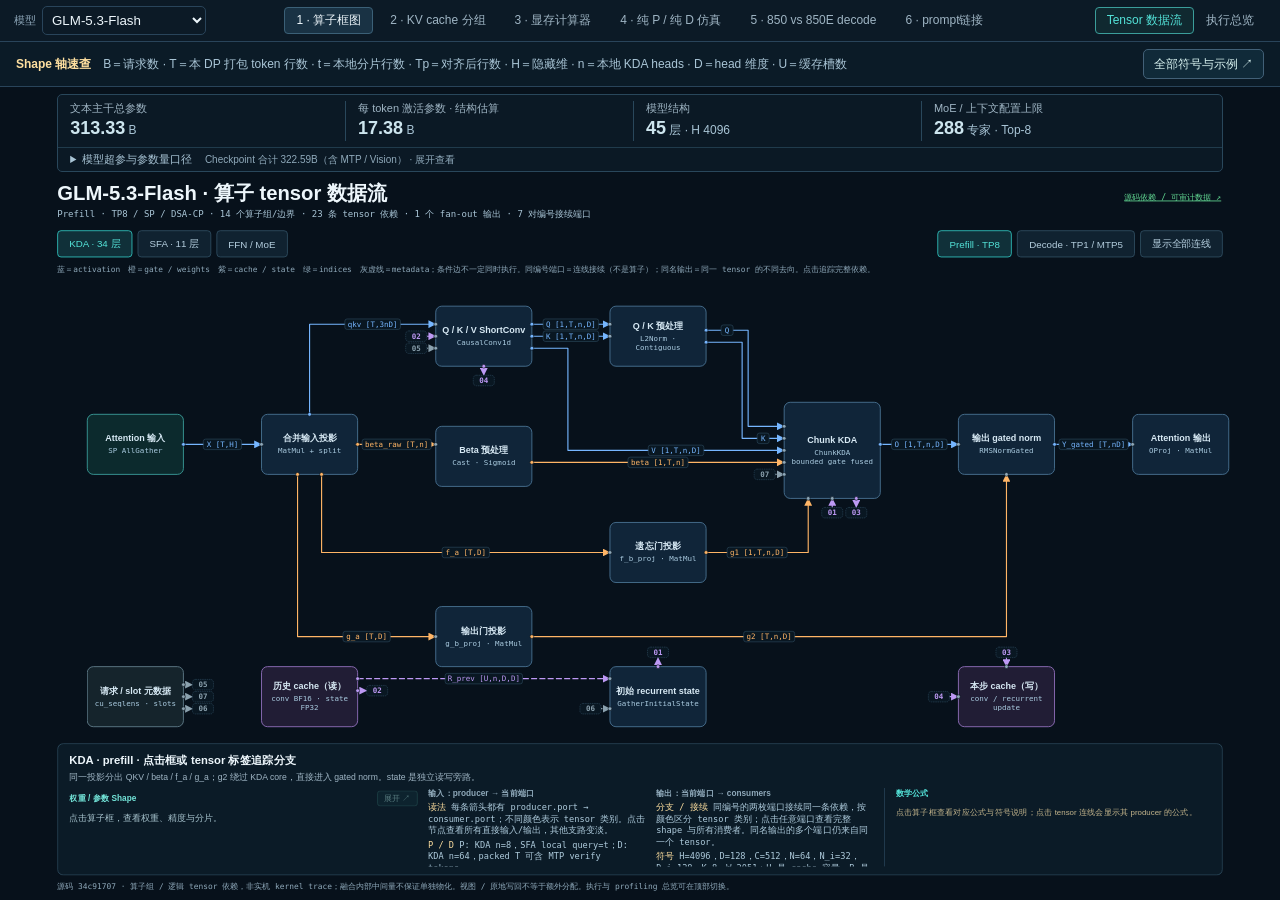
==== glm53_prefill_decode_operator_block_diagram.html @ ef22bb8e "Align weight calculator with the MXFP8 checkpoint used for decode curves" ====
<!doctype html><html lang="zh-CN"><head><meta charset="utf-8"><meta name="viewport" content="width=device-width,initial-scale=1">
<title>GLM-5.3-Flash · 算子 / KV cache / 显存 / PD 仿真 / 850 vs 850E decode / prompt链接</title><style>
:root{--bg:#07111b;--panel:#0c1a26;--stroke:#29445a;--text:#edf6fb;--muted:#8ea7b9;--cyan:#36d8d2;--blue:#58aaff;--violet:#a77bff;--amber:#ffc066;--pink:#ff73aa;--green:#62d993}
*{box-sizing:border-box}html,body{margin:0;width:100%;height:100%;overflow:hidden;background:var(--bg);font-family:Inter,"Segoe UI","Microsoft YaHei",sans-serif}body{display:grid;place-items:center;background:radial-gradient(circle at 12% 0,#12344a 0,transparent 30%),radial-gradient(circle at 90% 0,#251c4d 0,transparent 27%),var(--bg)}
.page{width:min(100vw,170.21vh);height:min(100vh,58.75vw);padding:8px}svg{width:100%;height:100%;display:block;filter:drop-shadow(0 18px 48px rgba(0,0,0,.24))}
.title{font-size:29px;font-weight:900;fill:var(--text)}.subtitle{font-size:12px;fill:var(--muted)}.rev{font-size:11px;fill:#b8c9d5}.revhash{fill:var(--amber);font-family:Consolas,monospace}
.lane{fill:rgba(10,25,37,.88);stroke:var(--stroke);stroke-width:1.4}.lane-title{font-size:18px;font-weight:900;letter-spacing:1.8px}.lane-title.prefill{fill:var(--cyan)}.lane-title.decode{fill:var(--pink)}.lane-sub{fill:var(--muted);font-size:10px}
.layer-panel{fill:#091722;stroke:#315066;stroke-width:1;stroke-dasharray:5 4}.moe-panel{fill:#111921;stroke:#6f5734;stroke-width:1;stroke-dasharray:5 4}.panel-title{fill:#bcd0dd;font-size:11px;font-weight:700}.moe-title{fill:var(--amber);font-size:9px}.branch-label{font-size:10px;font-weight:800}.kda-text{fill:var(--blue)}.sfa-text{fill:var(--violet)}
.op rect{fill:#102230;stroke:#385469;stroke-width:1.2}.op.kda rect{stroke:var(--blue)}.op.sfa rect{stroke:var(--violet)}.op.moe rect{stroke:var(--amber)}.op.collective rect,.op.sp rect{stroke:var(--green);fill:#10251f}.op.sp rect{stroke-width:2}.op.dense rect{stroke:var(--green)}.op.adapter rect{stroke:var(--pink)}.op.mtp rect{stroke:var(--pink);fill:#24172a}.op.target rect{stroke:var(--cyan);fill:#10262b}
.opbody{height:100%;display:flex;flex-direction:column;align-items:center;justify-content:center;text-align:center;padding:4px;color:var(--text);overflow:hidden}.oprole{font-size:8px;font-weight:800;line-height:1.05;color:#9fb5c4;margin-bottom:3px}.optitle{font:10px/1.12 Consolas,"Cascadia Code",monospace;color:#f1f7fb;font-weight:700;overflow-wrap:anywhere;word-break:break-word}.op.aux .optitle{font-size:8px;line-height:1.08}.op.moe .optitle{font-size:8px;line-height:1.08}.op.dense .optitle{font-size:8px;line-height:1.08}.metric{font-size:7.5px;color:var(--cyan);margin-top:3px;white-space:nowrap}
.op.kda .oprole{font-size:7px;margin-bottom:2px}.op.sp .metric{font-size:6.6px}.op.sfa.aux .oprole{font-size:7px}.op.mtp .optitle{font-size:8px}.op.moe .oprole,.op.collective .oprole{font-size:7px;margin-bottom:2px}
.op.aux .oprole{font-size:7px;margin-bottom:2px}.op.shared .optitle{font-size:7.5px}.op.compact .opbody{padding:2px}.op.compact .oprole{font-size:6.5px;margin-bottom:1px}.op.compact .optitle{font-size:7.5px;line-height:1.04}.op.compact .metric{font-size:6.5px;line-height:1.1;margin-top:2px}
.arrow{fill:none;stroke:#6d8799;stroke-width:1.7;stroke-linejoin:round}.kda-line{stroke:var(--blue)}.sfa-line{stroke:var(--violet)}.comm-line{stroke:var(--green)}.mtp-line{stroke:var(--pink)}.loop-line{stroke:#748b9b;stroke-dasharray:5 4}
.layer{fill:#173049;stroke:#35556b}.layer.sfa{fill:#35265b;stroke:var(--violet)}.layer.dense{stroke:var(--green);stroke-width:2.2}.layer.moe{stroke:var(--amber)}.layernum{font-size:8px;fill:#e8f4fa;font-weight:700}.layertype{font-size:8px;fill:#9db3c2}.strip-label{fill:#a9bdca;font-size:10px;font-weight:700}.legend{fill:#8fa8b9;font-size:9px}
.mtp-panel{fill:#0b1824;stroke:#3c5264;stroke-dasharray:5 4}.mtp-label{fill:var(--pink);font-size:11px;font-weight:800}
.shape-label rect{fill:#091722;stroke:#426071;stroke-width:.5;opacity:.97}.shape-label text{fill:#ffe0a0;font-family:Consolas,"Microsoft YaHei",monospace;text-anchor:middle;dominant-baseline:central}.shape-leader{fill:none;stroke:#7090a3;stroke-width:.65;stroke-dasharray:2 2;opacity:.7;pointer-events:none}.shape-label:hover rect{stroke:#ffe0a0;stroke-width:1.2}
.shape-legend rect{fill:#0e2030;stroke:#426071;stroke-width:1}.shape-legend text{fill:#bdd2df;font-size:10px}.shape-legend .shape-legend-title{fill:#ffe0a0;font-size:10px;font-weight:800}.shape-legend .shape-legend-note{font-size:8.5px;fill:#8fa8b9}
.foot{fill:#8299aa;font-size:9px}.warn{fill:#d9b878;font-size:9px}a{color:inherit}
@media print{@page{size:landscape;margin:0}body{background:#07111b}.page{width:100vw;height:100vh;padding:0}}


html,body{width:100%;height:100%;margin:0;overflow:hidden}body{display:block;background:#07111b}
.deck-shell{position:fixed;inset:0;display:flex;flex-direction:column;color:#edf6fb;font-family:"Segoe UI","Microsoft YaHei",sans-serif}
.deck-bar{height:38px;flex:0 0 38px;display:flex;align-items:center;justify-content:space-between;gap:12px;padding:0 14px;background:#0c1a26;border-bottom:1px solid #29445a}
.deck-tabs,.phase-switch{display:flex;align-items:center;gap:5px}.deck-bar button{font:12px/1.2 "Segoe UI","Microsoft YaHei",sans-serif;background:transparent;color:#9fb5c4;border:1px solid transparent;border-radius:4px;padding:5px 11px;cursor:pointer}
.deck-bar [role=tab][aria-selected=true]{color:#edf6fb;background:#193244;border-color:#3b6077}.deck-bar [data-phase][aria-pressed=true]{color:#36d8d2;border-color:#36d8d2;background:#102930}
.deck-bar button:focus-visible,.kv-cell:focus-visible{outline:2px solid #36d8d2;outline-offset:1px}.deck-stage{position:relative;flex:1;min-height:0}.deck-slide{position:absolute;inset:0;padding:5px;display:grid;place-items:center}.deck-slide>svg{width:100%;height:100%;display:block;filter:none}[hidden]{display:none!important}
#cache-diagram text{font-family:"Segoe UI","Microsoft YaHei",sans-serif;fill:#c6dae6}.kv-title{font-size:27px;font-weight:850}.kv-subtitle{font-size:12px;fill:#9fb5c4!important}.kv-totals{font:14px Consolas,monospace!important;fill:#ffe0a0!important}.kv-source{font-size:11px;fill:#62d993!important;text-decoration:underline}
.kv-column{fill:#0b1b27;stroke:#29445a;stroke-width:1}.kv-column.g0{stroke:#8061ae}.kv-column.g1{stroke:#aa557b}.kv-column.state{stroke:#3f6a96}.kv-heading{font-size:15px;font-weight:800}.kv-heading.g0{fill:#b99bff!important}.kv-heading.g1{fill:#ff9fc7!important}.kv-heading.state{fill:#76b6ff!important}.kv-heading-note{font-size:11px;fill:#91a9ba!important}
.kv-tensor rect{fill:#102230;stroke:#385469;stroke-width:.8}.kv-tensor text{font:11px Consolas,monospace!important;fill:#98caff!important}.kv-tensor.small text{fill:#c3abff!important}.kv-tensor .kv-allocation{font-size:9px!important;fill:#9fb5c4!important}.kv-cell{cursor:pointer}.kv-cell rect{fill:#102230;stroke:#3c5568;stroke-width:.9}.kv-cell.g0 rect{fill:#1d2035;stroke:#8061ae}.kv-cell.g1 rect{fill:#2b1c2b;stroke:#a65b7e}.kv-cell.state rect{fill:#102539;stroke:#3d6c9c}.kv-cell text{font:10.8px Consolas,"Microsoft YaHei",monospace!important;dominant-baseline:auto;text-anchor:start}.kv-cell .kv-bytes{font-size:10px!important;fill:#ffe0a0!important}.kv-cell.g0 text{fill:#d2bdff!important}.kv-cell.g1 text{fill:#ffc1dc!important}.kv-cell.state text{fill:#a4d0ff!important}.kv-cell.mtp .kv-shape{fill:#ffe0a0!important}.kv-cell.mtp rect{stroke:#c69e52}.kv-cell:hover rect,.kv-cell[aria-pressed=true] rect{stroke:#edf6fb;stroke-width:1.7;fill:#20384a}.kv-empty rect{fill:#091722;stroke:#263c4d;stroke-width:.7;stroke-dasharray:3 3}.kv-empty text{fill:#496273!important;font:10px Consolas,"Microsoft YaHei",monospace!important;text-anchor:middle}
#kv-detail rect{fill:#0d202b;stroke:#385469;stroke-width:1}#kv-detail text{font-size:11px}#kv-detail .kv-dims{fill:#8ee1df!important;font-family:Consolas,"Microsoft YaHei",monospace!important}#kv-detail-shape{fill:#ffe0a0!important;font-family:Consolas,"Microsoft YaHei",monospace!important}#kv-detail-context{fill:#aec7d8!important}.kv-note{font-size:11px;fill:#b5cbd9!important}.kv-foot{font-size:10px;fill:#8fa8b9!important}
@media(max-width:650px){.deck-bar{padding:0 5px;gap:3px}.deck-bar button{font-size:10px;padding:5px 6px}.deck-slide{padding:2px}}
@media print{@page{size:landscape;margin:0}html,body{height:auto;overflow:visible}.deck-shell{position:static;display:block}.deck-bar{display:none}.deck-stage{position:static}.deck-slide,.deck-slide[hidden]{position:relative;display:block!important;width:100vw;height:100vh;padding:0;break-after:page;page-break-after:always}.deck-slide:last-child{break-after:auto;page-break-after:auto}.deck-slide svg{width:100%;height:100%}}


#weight-diagram{color:#d7e6ef}.mem-app{height:100%;display:flex;flex-direction:column;font:16px/1.4 "Segoe UI","Microsoft YaHei",sans-serif;color:#c6dae6;box-sizing:border-box}.mem-app *{box-sizing:border-box}.mem-app h1,.mem-app h2,.mem-app p{margin:0}.mem-heading{height:80px;flex:none;display:flex;align-items:flex-start;justify-content:space-between;padding-top:5px}.mem-heading h1{font-size:27px;line-height:1.3;font-weight:850;color:#edf6fb}.mem-heading p{font-size:15px;color:#9fb5c4;margin-top:6px}.mem-heading a{font-size:13px;color:#62d993;margin-top:17px}.mem-layout{display:grid;grid-template-columns:350px minmax(0,1fr);gap:18px;flex:1;min-height:0}.mem-panel,.mem-card{background:#0b1b27;border:1px solid #355469;border-radius:9px}.mem-panel{padding:18px}.mem-app h2{font-size:18px;color:#e2eff6;font-weight:750;line-height:1.4}.mem-app h2 span{font-size:12px;font-weight:400;color:#8fa9ba;margin-left:7px}.mem-form{display:flex;flex-direction:column;gap:13px}.mem-input-grid{display:grid;grid-template-columns:1fr 1fr;gap:14px}.mem-form label{display:flex;flex-direction:column;position:relative;gap:6px;font-size:15px;color:#b8d0df}.mem-form input[type=number],.mem-form select{width:100%;min-width:0;background:#102a39;color:#edf6fb;border:1px solid #426077;border-radius:5px;height:43px;padding:6px 10px;font:22px Consolas,"Microsoft YaHei",monospace;outline:none}.mem-form input:focus,.mem-form select:focus{border-color:#36d8d2;box-shadow:0 0 0 1px #36d8d2}.mem-form select{font:13px "Segoe UI","Microsoft YaHei",sans-serif;padding:4px;height:37px}.mem-unit{position:absolute;right:0;top:0;font:12px/21px Consolas,monospace;color:#7e9bad}.mem-hint{font-size:12.5px;line-height:1.65;color:#8fa9ba}.mem-divider{border-top:1px solid #29445a;margin:0}.mem-form .mem-check{display:flex;flex-direction:row;align-items:center;gap:7px;font-size:13px}.mem-check input{width:16px;height:16px;accent-color:#36d8d2;margin:0}.mem-form-foot{margin-top:auto;font-size:12px;color:#7e9bad;line-height:1.6}.mem-results{display:flex;flex-direction:column;gap:14px;min-height:0;position:relative}.mem-cards{display:grid;grid-template-columns:1fr 1fr .85fr;gap:12px}.mem-card{padding:19px 18px;min-height:153px}.mem-card h2{font-size:16px}.mem-card strong{font:700 32px/1.4 Consolas,monospace;display:block;color:#ffe0a0;white-space:nowrap;margin-top:7px}.mem-card p{font:15px/1.5 Consolas,monospace;color:#b9cdd9}.mem-card small{display:block;font-size:12px;line-height:1.5;color:#8fa9ba;margin-top:5px}.mem-kv-card{border-color:#387c7b;background:#0c252b}.mem-kv-card strong{color:#53e1d7}.mem-topology-card strong{color:#a4cfff;font-size:28px}.mem-topology-card p{font-family:inherit;font-size:14px}.mem-budget{padding:16px 18px}.mem-section-title{display:flex;align-items:center;justify-content:space-between;gap:8px}.mem-section-title>span{font-size:12px;color:#92aebf;white-space:nowrap}.mem-bar{width:100%;height:24px;border-radius:4px;display:flex;overflow:hidden;background:#07111b;margin:13px 0 10px}.mem-bar-segment{height:100%;min-width:0}.mem-legend{display:flex;gap:18px;flex-wrap:wrap;font-size:12px}.mem-legend span{display:flex;align-items:center;gap:5px}.mem-legend i{width:9px;height:9px;display:inline-block;border-radius:2px}.mem-formula{font:14px/1.6 Consolas,"Microsoft YaHei",monospace;color:#9eb9c9;margin-top:10px!important}.mem-details-grid{display:grid;grid-template-columns:1.12fr 1fr;gap:14px;flex:1;min-height:0}.mem-breakdown,.mem-cache-details{padding:16px 18px;min-height:0;display:flex;flex-direction:column}.mem-weight-row{display:grid;grid-template-columns:minmax(0,1fr) 128px;gap:6px;background:transparent;border:0;border-bottom:1px solid #1c3647;width:100%;text-align:left;color:#bdcfdb;padding:7px 5px;font:13px/1.3 "Segoe UI","Microsoft YaHei",sans-serif;cursor:pointer}.mem-weight-row:first-child{margin-top:9px}.mem-weight-row span:last-child{font-family:Consolas,monospace;text-align:right;color:#ffe0a0}.mem-weight-row:hover,.mem-weight-row[aria-pressed=true]{background:#18323f;color:#edf6fb}.mem-weight-row:focus-visible{outline:1px solid #36d8d2}.mem-rule{font-size:12px;line-height:1.6;color:#8ee1df;padding-top:12px;margin-top:auto;min-height:70px}.mem-block-count{display:flex;align-items:baseline;gap:10px;margin:10px 0}.mem-block-count strong{font:700 36px/1.3 Consolas,monospace;color:#53e1d7}.mem-block-count span{font-size:13px;color:#8fa9ba}.mem-metric{display:flex;align-items:center;justify-content:space-between;gap:8px;padding:8px 0;border-bottom:1px solid #1c3647;font-size:13px}.mem-metric span:last-child{font-family:Consolas,monospace;color:#c7deeb;text-align:right}.mem-cache-shapes{font:12px/1.8 Consolas,"Microsoft YaHei",monospace;color:#8ee1df;margin-top:12px;white-space:pre-line}.mem-cache-hint{font-size:12px;line-height:1.6;color:#91aabb;margin-top:auto!important;padding-top:10px}.mem-status{border-left:3px solid #36d8d2;background:#102930;color:#bce7e4;font-size:14px;line-height:1.6;padding:9px 13px;min-height:41px}.mem-status.bad{border-color:#ff8c8c;background:#351f26;color:#ffc4c4}.mem-foot{font-size:12px;line-height:1.6;color:#7e9bad}.mem-results.invalid .mem-cards,.mem-results.invalid .mem-budget,.mem-results.invalid .mem-details-grid,.mem-results.invalid .mem-status{visibility:hidden}#mem-error{position:absolute;inset:0 0 auto;background:#351f26;border:1px solid #9a535d;border-radius:8px;padding:24px;color:#ffc4c4;font-size:18px;z-index:1;white-space:pre-line}#weight-controls{display:flex;align-items:center;gap:3px}#weight-controls button{border-color:#355469}#weight-controls button:hover{background:#173442;color:#edf6fb}

.mem-results{display:grid;grid-template-rows:148px 148px minmax(0,1fr) 42px 40px;gap:12px}.mem-card{min-height:0;padding:14px 16px}.mem-card strong{font-size:30px;margin-top:5px}.mem-card small{margin-top:4px}.mem-topology-card strong{font-size:27px}.mem-budget{padding:12px 16px}.mem-budget .mem-bar{margin:9px 0 8px;height:22px}.mem-budget .mem-formula{margin-top:8px!important}.mem-weight-row{padding:4px 5px;font-size:12.5px;line-height:1.3}.mem-rule{min-height:56px;padding-top:10px;line-height:1.5}.mem-metric{padding:7px 0}.mem-block-count{margin:8px 0}.mem-block-count strong{font-size:32px}.mem-foot{font-size:11.5px}
.mem-heading p{font-size:13.5px}.mem-weight-row{grid-template-columns:minmax(0,1fr) 113px 125px;align-items:center;padding:3px 5px}.mem-quant-tag{font:10.5px/1.4 Consolas,monospace;color:#a6c8dd;text-align:center;white-space:nowrap;border:1px solid #355469;border-radius:3px;background:#102634}.mem-quant-tag.quantized{color:#ffd28a;border-color:#76603a;background:#302719}.mem-quant-tag.mixed{color:#cbb8ff;border-color:#62517f;background:#231e35}.mem-rule{font-size:11.5px;min-height:67px;line-height:1.45}.mem-rule>div:first-child{color:#ffe0a0;margin-bottom:3px}.mem-weight-row[aria-pressed=true] .mem-quant-tag{border-color:#8fa9ba}
.mem-form{gap:9px}.mem-source-links{display:flex;flex-direction:column;align-items:flex-end;gap:5px;padding-top:8px}.mem-source-links a{margin-top:0;font-size:12px}









/* Pure-stage performance page. */
.pd-app .mem-heading{height:76px}.pd-app .mem-source-links>span{font-size:11px;color:#91aabb}
.pure-form{display:flex;flex-direction:column;gap:14px;flex:1;min-height:0}.pure-inputs{display:grid;grid-template-columns:repeat(4,minmax(0,1fr));gap:24px;padding:12px 18px;height:108px;flex:none;background:#10232e;border-color:#467084}
.pure-form label{display:flex;flex-direction:column;gap:5px;font-size:12px;color:#b8d0df;min-width:0}.pure-inputs label{font-size:15px}.pure-form input,.pure-form select{width:100%;height:33px;min-width:0;border:1px solid #426077;border-radius:5px;background:#102a39;color:#edf6fb;padding:4px 7px;font:17px Consolas,"Microsoft YaHei",monospace}.pure-inputs input{height:39px;font-size:24px}.pure-inputs small{font-size:11px;color:#8fa9ba}.pure-form select{font:11px "Segoe UI","Microsoft YaHei",sans-serif}.pure-form input:focus,.pure-form select:focus{outline:1px solid #36d8d2}.pure-form input:disabled{opacity:.5}
.pure-layout{display:grid;grid-template-columns:388px minmax(0,1fr);gap:14px;flex:1;min-height:0}.pure-resource{display:flex;flex-direction:column;gap:13px;padding:16px;min-height:0;overflow-y:auto;scrollbar-color:#3b6378 #0b1b27}.pure-resource h2{font-size:17px}.pure-pair{display:grid;grid-template-columns:1fr 1fr;gap:10px}.pure-parallel{display:grid;grid-template-columns:44px repeat(4,minmax(0,1fr));gap:5px;align-items:center}.pure-context{display:grid;grid-template-columns:78px repeat(3,minmax(0,1fr));gap:5px;align-items:center}.pure-parallel span,.pure-context span{font-size:11px;text-align:center;color:#8fa9ba}.pure-parallel span:first-child,.pure-context span:first-child{text-align:left}.pure-parallel b,.pure-context b{font-size:12px;font-weight:500}.pure-parallel input,.pure-context input{text-align:center;padding:4px 2px;font-size:15px}.pure-context select{text-align:center;font-size:12px}.pure-hint{font-size:11px;line-height:1.6;color:#8fa9ba}.pure-resource summary{cursor:pointer;font-size:12px;color:#62d993;line-height:1.6;padding:7px 0;border-top:1px solid #29445a}.pure-resource summary:focus-visible{outline:1px solid #36d8d2}.pure-advanced{display:flex;flex-direction:column;gap:10px;padding-top:5px}.pure-definitions{padding-top:13px;border-top:1px solid #29445a;margin-top:auto;font-size:12px;line-height:1.6;color:#9ab4c6}.pure-definitions b{display:block;color:#cde1ee;margin-bottom:6px}.pure-definitions p+p{margin-top:6px}
.pure-results{display:grid;grid-template-columns:1fr 1fr;gap:14px;min-width:0;min-height:0;position:relative}.pure-stage{display:flex;flex-direction:column;gap:9px;padding:16px;min-width:0;min-height:0}.pure-p{border-color:#497ba3;background:#0c1d2c}.pure-d{border-color:#3b806e;background:#0c2425}.pure-card-heading{display:flex;justify-content:space-between;align-items:center}.pure-card-heading h2{font-size:20px}.pure-card-heading span{font-size:12px;color:#8fa9ba}.pure-qps{font:700 38px/1.15 Consolas,monospace;color:#83c4ff;white-space:nowrap}.pure-d .pure-qps{color:#65dfc0}.pure-normalized{font:12px/1.5 Consolas,"Microsoft YaHei",monospace;color:#abc4d4;min-height:18px}.pure-stats{display:grid;grid-template-columns:1fr 1fr;gap:12px;border-top:1px solid #29475b;padding-top:10px}.pure-stats>div{display:flex;flex-direction:column;gap:4px}.pure-stats span{font-size:11px;color:#91aabb}.pure-stats b{font:600 20px Consolas,monospace;color:#f3dfb3}.pure-stage-status{font-size:11px;line-height:1.6;min-height:35px;color:#9ec2d1}.pure-stage-status.bad{color:#ffb5b5}.pure-plot{display:block;width:100%;height:150px;flex:none;overflow:visible}.pure-formula{font:11.5px/1.6 Consolas,"Microsoft YaHei",monospace;color:#b8d3de;min-height:38px}.pure-detail{font-size:11px;line-height:1.6;color:#8fa9ba;white-space:pre-line;min-height:54px}.pure-table{border-collapse:collapse;width:100%;font:12px/1.4 Consolas,monospace;table-layout:fixed}.pure-table caption{text-align:left;font:12px/1.5 "Segoe UI","Microsoft YaHei",sans-serif;color:#b8d0df;padding:0 0 5px}.pure-table th{font:10.5px/1.5 "Segoe UI","Microsoft YaHei",sans-serif;color:#8fa9ba;padding:5px 2px;border-bottom:1px solid #426077;text-align:right;white-space:nowrap}.pure-table td{padding:6px 2px;border-bottom:1px solid #263f50;text-align:right;color:#b8d1e0}.pure-table th:first-child,.pure-table td:first-child{text-align:left}.pure-table tr:first-child td{color:#ffe0a0}.pure-card-foot{font-size:10.5px;line-height:1.6;color:#839eaf;margin-top:auto!important}.pure-foot{font-size:11px;line-height:1.5;color:#7e9bad;margin-top:10px!important;flex:none}.pure-error{position:absolute;inset:0;z-index:2;border:1px solid #9a535d;border-radius:9px;background:#351f26;color:#ffc4c4;padding:24px;font-size:17px;white-space:pre-line}.pure-results.invalid>.pure-stage{visibility:hidden}#pd-controls{display:flex;align-items:center}#pd-controls button{border-color:#355469}
.pure-stage{padding:14px;gap:6px}.pure-qps{font-size:36px}.pure-stats{padding-top:8px}.pure-stage-status{min-height:32px}.pure-plot{height:115px}.pure-detail{font-size:10.5px;min-height:51px}.pure-table th{padding:4px 2px}.pure-table td{padding:4px 2px}

.pure-engine-status{font:11px/1.6 Consolas,"Microsoft YaHei",monospace;color:#8fcdb6;white-space:pre-line;min-height:35px;flex:none}
#pd-native-restore{background:#183f50;color:#d8f7f5;border:1px solid #3b7c89;border-radius:6px;padding:7px;cursor:pointer;flex:none}
#pd-native-log{color:#75d4d7}
#pd-run{background:#1c6c76;color:#edffff;border:1px solid #5bcfc7;border-radius:6px;padding:9px;font:600 14px "Microsoft YaHei",sans-serif;cursor:pointer;flex:none}
.pure-breakdown{display:grid;grid-template-columns:repeat(3,minmax(0,1fr));gap:5px 9px;min-height:52px;font:10px/1.5 "Microsoft YaHei",sans-serif}
.pure-cost{display:flex;justify-content:space-between;position:relative;gap:3px;padding-bottom:4px;color:#9fb8c9;min-width:0;white-space:nowrap}.pure-cost b{font:10px/1.5 Consolas,monospace;color:#b4d6e4;font-weight:400}.pure-cost i{position:absolute;bottom:0;left:0;height:2px;background:#579dad;max-width:100%}
.pure-qps{font-size:34px}.pure-plot{height:105px}.pure-stage{gap:6px}.pure-detail{min-height:54px;font-size:10px;line-height:1.6}.pure-stage-status{overflow-wrap:anywhere;min-height:34px;font-size:10.5px}.pure-formula{min-height:37px;font-size:11px}.pure-card-foot{font-size:10px}

.pure-evidence{font:10.5px/1.5 Consolas,"Microsoft YaHei",monospace;color:#d4c5a3;white-space:pre-line;min-height:32px}
.pure-plot{height:82px}.pure-stage{gap:5px}.pure-resource{gap:10px}.pd-app .mem-source-links{gap:5px}
.pure-inputs{grid-template-columns:repeat(5,minmax(0,1fr));gap:18px}.pure-inputs label{font-size:14px}.pure-inputs small{font-size:10px}
.pure-d-stats{grid-template-columns:.75fr 1.1fr 1.1fr;gap:9px}.pure-d-stats b{font-size:19px}
.pure-ratio-hint{font:11px/1.6 "Microsoft YaHei",sans-serif;color:#a2d9c9;border-left:2px solid #448e7c;padding-left:9px}
.pure-evidence.projected{color:#eccb8d}.pure-d .pure-formula{font-size:10.5px}.pure-table th{font-size:10px}

.pure-inputs{grid-template-columns:repeat(6,minmax(0,1fr));gap:14px}.pure-inputs label{font-size:13px}.pure-inputs small{font-size:9px}
.pure-inputs input{font-size:22px}.pure-inputs input:disabled{opacity:.35}
#pd-latest,#pd-table-a3,#pd-table-a5{padding:7px;border:1px solid #507d89;border-radius:5px;background:#153845;color:#c2ece6;font:12px "Microsoft YaHei",sans-serif;cursor:pointer}
.pure-evidence{min-height:46px;font-size:10px;line-height:1.5}.pure-resource{gap:8px}.pure-breakdown{gap:4px 6px}.pure-detail{min-height:50px}
#flow-diagram text{font-family:Consolas,"Microsoft YaHei",monospace;fill:#c6dae6}.df-title{font:850 27px "Segoe UI","Microsoft YaHei",sans-serif!important;fill:#edf6fb!important}.df-subtitle{font-size:12px;fill:#a9c5d6!important}.df-source-link{font-size:11px;fill:#62d993!important;text-decoration:underline}.df-legend{font-size:11px;fill:#8fa9ba!important}.df-foot{font-size:10.5px;fill:#8fa9ba!important}.df-toolbar{display:flex;justify-content:space-between;align-items:center;height:42px;font:13px "Segoe UI","Microsoft YaHei",sans-serif}.df-toolbar>div{display:flex;gap:7px}.df-toolbar button{padding:8px 15px;background:#102230;color:#b5cfdf;border:1px solid #355469;border-radius:5px;cursor:pointer;font:inherit}.df-toolbar button[aria-pressed=true]{border-color:#36d8d2;color:#53e1d7;background:#103039}.df-toolbar button:focus-visible,.df-node:focus-visible,.df-label:focus-visible{outline:2px solid #36d8d2}.df-node{cursor:pointer}.df-node>rect{fill:#102539;stroke:#4a7394;stroke-width:1.2}.df-node.cache>rect{fill:#211d35;stroke:#9170bb}.df-node.metadata>rect{fill:#15242c;stroke:#607c8a}.df-node.boundary>rect{fill:#0c2a2d;stroke:#3b9d9a}.df-node.selected>rect{stroke:#ffe0a0;stroke-width:2}.df-body{height:100%;padding:10px 13px;display:flex;flex-direction:column;justify-content:center;gap:6px;text-align:center;color:#d7e9f4;font:14px/1.15 "Segoe UI","Microsoft YaHei",sans-serif;box-sizing:border-box}.df-body strong{font-size:14px;line-height:1.2}.df-body code{font:11px/1.25 Consolas,monospace;white-space:pre-line;overflow-wrap:anywhere;color:#9fc5df}.df-body small{font-size:10px;color:#82bbb8}.df-wire{fill:none;stroke-width:1.8;stroke-linecap:round;stroke-linejoin:round;pointer-events:stroke;cursor:pointer}.df-halo{fill:none;stroke:#07111b;stroke-width:6;pointer-events:none}.df-wire.conditional{stroke-dasharray:7 3}.df-wire.metadata{stroke-dasharray:2 4}.df-wire.state{stroke-dasharray:8 3}.df-label{cursor:pointer}.df-label rect{fill:#091722;stroke:#355469;stroke-width:.65;rx:3}.df-label text{font-size:10.5px;text-anchor:middle;dominant-baseline:central}.df-label.selected rect{stroke:#ffe0a0;stroke-width:1.5}.df-leader{fill:none;stroke:#536e7f;stroke-width:.7;pointer-events:none}.df-muted{opacity:.19}.df-node.df-muted{opacity:.35}.df-io{display:grid;grid-template-columns:1fr 1fr;gap:20px;font:11px/1.35 Consolas,"Microsoft YaHei",monospace;min-height:0;flex:1}.df-io>div{min-width:0;display:flex;flex-direction:column;min-height:0}.df-io>div>div{overflow:auto;min-height:0;padding-top:4px}.df-io b{font:600 11px "Segoe UI","Microsoft YaHei",sans-serif;color:#8fa9ba}.df-io .df-row{margin:0 0 3px;color:#aecbdc;overflow-wrap:anywhere}.df-io .df-row span{color:#ffe0a0}.df-detail{height:100%;box-sizing:border-box;border:1px solid #355469;border-radius:8px;background:#0b1b27;color:#c6dae6;padding:11px 15px;display:flex;flex-direction:column;gap:6px;font:12px/1.3 "Segoe UI","Microsoft YaHei",sans-serif}.df-detail-heading{display:flex;justify-content:space-between;gap:12px}.df-detail-heading strong{font-size:15px;color:#edf6fb}.df-detail a{color:#62d993;font-size:11px}.df-detail p{margin:0;color:#9fb5c4;font-size:11.5px;line-height:1.35}.df-port{stroke:#07111b;stroke-width:1}.df-fork{stroke:#07111b;stroke-width:1.2}.deck-bar [data-opview][aria-pressed=true]{color:#53e1d7;border-color:#3b9d9a;background:#102930}

.df-io{grid-template-columns:minmax(0,1fr) minmax(0,1fr) minmax(0,1.9fr);gap:14px}
.df-math-column{border-left:1px solid #29445a;padding-left:14px}.df-math-column>b{color:#53e1d7}
.op-formula{scrollbar-width:thin;scrollbar-color:#42647a #0b1b27;overflow:auto;min-height:0}
.op-formula .op-math-line{font:13px/1.5 Consolas,"Cambria Math","Microsoft YaHei",monospace;color:#d8f4eb;margin:0 0 3px;overflow-wrap:anywhere;white-space:normal}
.op-formula .op-math-symbols,.op-formula .op-math-note{font:10.5px/1.4 "Segoe UI","Microsoft YaHei",sans-serif;color:#9db6c8;margin:7px 0 0;overflow-wrap:anywhere}
.op-formula .op-math-note{color:#c4b58c}.op-formula .op-math-source{display:flex;flex-wrap:wrap;gap:8px;font:10px "Segoe UI","Microsoft YaHei",sans-serif;padding:7px 0 3px}
.op-formula a{color:#62d993}.op-formula:focus-visible{outline:1px solid #53e1d7;outline-offset:-1px}
#operator-diagram .op[role=button]{cursor:pointer}#operator-diagram .op[role=button]:focus-visible{outline:2px solid #53e1d7}
#operator-diagram .op.formula-selected>rect{stroke:#ffe0a0;stroke-width:2.5}
.overview-detail{position:absolute;z-index:2;left:2%;right:2%;bottom:2%;height:min(250px,38%);box-sizing:border-box;background:#0b1b27;border:1px solid #53758b;border-radius:8px;padding:12px 16px;display:flex;flex-direction:column;gap:9px;box-shadow:0 -6px 22px #020a1199}
.overview-detail-heading{display:flex;align-items:center;justify-content:space-between;gap:16px;font:14px "Segoe UI","Microsoft YaHei",sans-serif;color:#edf6fb}
.overview-detail-heading button{background:#153041;border:1px solid #446477;color:#c6dae6;padding:3px 12px;border-radius:4px;cursor:pointer}
.overview-detail-body{display:grid;grid-template-columns:minmax(0,1fr) minmax(0,2fr);gap:22px;flex:1;min-height:0}
.overview-detail-description{font:12px/1.5 "Segoe UI","Microsoft YaHei",sans-serif;color:#aecbdc;overflow:auto;min-height:0;overflow-wrap:anywhere}
.overview-detail .op-formula{border-left:1px solid #29445a;padding-left:20px}

/* Compact tensor layout v2: disjoint tracks and paired continuation ports. */
.df-body{padding:7px 8px;gap:4px;font-size:12px;line-height:1.15}
.df-body strong{font-size:12px;line-height:1.18;font-weight:650;overflow-wrap:anywhere}
.df-body code{font-size:10px;line-height:1.2;color:#a9cadf}
.df-wire{stroke-width:1.5;stroke-linecap:butt;stroke-linejoin:round}
.df-halo{stroke-width:3}.df-label text{font-size:10px}
.df-label rect{stroke-width:.7;fill:#091722}
.df-label.continuation rect{stroke-dasharray:2 1;rx:4}
.df-label.continuation text{font-size:10px;font-weight:700}
.df-label:hover rect{stroke:#edf6fb;stroke-width:1.4}
.df-port{stroke-width:.8}.df-legend{font-size:10.4px}
/* Model-level execution overview. */
#operator-diagram text{font-family:"Segoe UI","Microsoft YaHei",sans-serif;fill:#e5f0f7;dominant-baseline:auto;text-anchor:start}
#operator-diagram .ev-title{font-size:27px;font-weight:750}
#operator-diagram .ev-subtitle{font-size:15px;fill:#9fb5c4}
#operator-diagram .ev-heading{font-size:20px;font-weight:700}
#operator-diagram .ev-label{font-size:17px;font-weight:650}
#operator-diagram .ev-copy{font-size:15px;fill:#b8ccda}
#operator-diagram .ev-small{font-size:13px;fill:#8fa9ba}
#operator-diagram .ev-link{font-size:13px;fill:#62d993}
#operator-diagram .ev-panel{fill:#0c1c29;stroke:#29475b;stroke-width:1.3}
#operator-diagram .ev-card{fill:#102535;stroke:#3c5d73;stroke-width:1.3}
#operator-diagram .ev-kda{fill:#142b3d;stroke:#6199cd}
#operator-diagram .ev-sfa{fill:#221e36;stroke:#9276be}
#operator-diagram .ev-ffn{fill:#132b27;stroke:#4f9474}
#operator-diagram .ev-hc-pre{fill:#242338;stroke:#9e8acf}
#operator-diagram .ev-hc-post{fill:#30261e;stroke:#c39a6c}
#operator-diagram .ev-deferred{stroke-dasharray:5 3}
#operator-diagram .ev-hc-title{font-size:18px;font-weight:750}
#operator-diagram .ev-mini{font-size:12px;fill:#a8c1d2}
#operator-diagram [data-ev-family="kda"] .ev-link,#operator-diagram [data-ev-family="sfa"] .ev-link{font-size:11.5px}
#operator-diagram .ev-bypass{fill:none;stroke:#c39a6c;stroke-width:1.5;stroke-dasharray:5 3;marker-end:url(#ev-residual-arrow)}
#operator-diagram .ev-residual-label{font-size:12px;fill:#d3b48e}
#operator-diagram .ev-bracket{fill:none;stroke:#8fa9ba;stroke-width:1.2}
#operator-diagram .ev-wire{fill:none;stroke:#648ba5;stroke-width:2;marker-end:url(#ev-arrow)}
#operator-diagram [role=button]{cursor:pointer;outline:none}
#operator-diagram [role=button]:hover>rect,#operator-diagram [role=button]:focus-visible>rect{stroke:#edf6fb;stroke-width:2.3}
#operator-diagram .ev-phase rect{fill:#102230;stroke:#385469;stroke-width:1}
#operator-diagram .ev-phase[aria-pressed=true] rect{fill:#123334;stroke:#36d8d2;stroke-width:1.8}
#operator-diagram .ev-phase text{font-size:14px;text-anchor:middle}
#operator-diagram .ev-phase-note[data-active=true]>rect{stroke:#36d8d2;fill:#0e252e}
#operator-diagram .ev-phase-note[data-active=true] .ev-heading{fill:#70e1db}

/* Performance charts open above the slide viewport. */
.pure-plot[role=button]{cursor:zoom-in;border-radius:5px}.pure-plot[role=button]:hover{background:#163043}.pure-plot[role=button]:focus-visible{outline:2px solid #53e1d7;outline-offset:3px}
.pure-expand{border:0;background:transparent;color:#91d5ef;font:inherit;padding:2px;cursor:pointer}.pure-expand:hover{color:#e0f6ff;text-decoration:underline}.pure-expand:focus-visible{outline:2px solid #53e1d7}.pure-evidence a{color:#91d5ef}
.pd-plot-dialog{box-sizing:border-box;width:min(1280px,94vw);max-width:94vw;max-height:92vh;margin:auto;padding:0;border:1px solid #42677d;border-radius:14px;background:#0b1c29;color:#e4f0f7;box-shadow:0 25px 100px #000b;font-family:"Segoe UI","Microsoft YaHei",sans-serif;overflow:auto}.pd-plot-dialog::backdrop{background:#030b14d9;backdrop-filter:blur(5px)}
.pd-plot-panel{padding:24px}.pd-plot-panel header{display:flex;gap:16px;align-items:start;justify-content:space-between}.pd-plot-panel h2{margin:0;font-size:20px}.pd-plot-panel p{margin:9px 0 0;color:#97b1c4;font-size:12px}.pd-plot-panel button{flex:none;border:1px solid #45677d;border-radius:7px;background:#163042;color:#e4f0f7;padding:9px 13px;cursor:pointer;font-size:13px}.pd-plot-panel button:focus-visible{outline:2px solid #53e1d7}.pd-plot-canvas{margin-top:20px}.pd-large-plot{display:block;width:100%;height:auto;max-height:70vh;min-height:180px}.pd-large-plot text{font-family:"Segoe UI","Microsoft YaHei",sans-serif}
@media(max-width:600px){.pd-plot-panel{padding:14px}.pd-plot-panel h2{font-size:16px}.pd-plot-panel header{gap:10px}.pd-plot-panel button{padding:7px 9px}}
#pd-form>.pure-inputs{grid-template-columns:repeat(6,minmax(0,1fr))}

.deck-bar{height:auto;min-height:42px;flex-basis:auto;flex-wrap:wrap;padding-top:4px;padding-bottom:4px}
.model-choice{display:flex;align-items:center;gap:6px;font-size:11px;color:var(--muted)}.model-choice select{background:var(--panel);color:var(--text);border:1px solid var(--stroke);border-radius:5px;padding:5px;max-width:205px}
#ds41-root{position:absolute;inset:0;color:var(--text)}#ds41-controls,#ds41-operator-controls,#ds41-cache-controls{display:flex;align-items:center;gap:3px}
#ds41-controls button[aria-pressed=true]{color:#53e1d7;border-color:#3b9d9a;background:#102930}
#ds41-root .mem-source-links>span{font-size:11px;color:#91aabb}#ds41-root .mem-form{overflow-y:auto;scrollbar-color:#3b6378 #0b1b27}
#ds41-root .ds41-check{display:flex;flex-direction:row;align-items:center;font-size:12px}#ds41-root .ds41-check input{width:16px;height:16px;accent-color:#36d8d2}
.ds41-action{padding:7px;border:1px solid #507d89;border-radius:5px;background:#153845;color:#c2ece6;font:12px "Microsoft YaHei",sans-serif;cursor:pointer;flex:none}.ds41-action.primary{background:#1c6c76;color:#edffff;border-color:#5bcfc7;padding:9px;font-size:14px;font-weight:600}
.ds41-error{position:absolute;inset:12px 12px auto;z-index:5;border:1px solid #9a535d;border-radius:9px;background:#351f26;color:#ffc4c4;padding:20px;font-size:16px;white-space:pre-line}
#ds41-memory-results.invalid>*{visibility:hidden}#ds41-root .pure-results.invalid>.pure-stage{visibility:hidden}
#ds41-root .pure-parallel input:disabled{opacity:1;color:#8fa9ba}#ds41-root .pure-inputs select{height:39px;font-size:14px}
#ds41-root .mem-weight-row{padding:9px 5px}#ds41-root .mem-rule{min-height:100px}
#ds41-flow-diagram .df-wire[role=button]:focus-visible{outline:none;stroke:#ffe0a0;stroke-width:3}

#ds41-cache-diagram text{font-family:"Segoe UI","Microsoft YaHei",sans-serif;fill:#c6dae6}

#ds41-kv-detail rect{fill:#0d202b;stroke:#385469;stroke-width:1}
#ds41-kv-detail text{font-size:11px}
#ds41-kv-detail .kv-dims{fill:#8ee1df!important;font-family:Consolas,"Microsoft YaHei",monospace!important}
#ds41-kv-detail-shape{fill:#ffe0a0!important;font-family:Consolas,"Microsoft YaHei",monospace!important}
#ds41-kv-detail-context{fill:#aec7d8!important}

#ds41-flow-diagram text{font-family:Consolas,"Microsoft YaHei",monospace;fill:#c6dae6}

</style><style id="shape-guide-style">.shape-guide-bar{flex:none;display:flex;align-items:center;gap:12px;padding:7px 16px;border-bottom:1px solid #29445a;background:#0b1b27;color:#a9c5d6;font:12px/1.5 "Segoe UI","Microsoft YaHei",sans-serif}
.shape-guide-bar strong{color:#ffe0a0;white-space:nowrap;font-weight:600}.shape-guide-bar p{margin:0;flex:1;min-width:0}.shape-guide-bar button{flex:none;border:1px solid #426077;border-radius:5px;background:#102a39;color:#d7f1ef;padding:5px 10px;cursor:pointer;font:inherit}.shape-guide-bar button:hover{border-color:#53e1d7}.shape-guide-bar button:focus-visible,.shape-guide-dialog button:focus-visible{outline:2px solid #53e1d7;outline-offset:2px}
.shape-guide-dialog{width:min(1060px,calc(100vw - 32px));max-height:calc(100vh - 40px);padding:0;border:1px solid #426077;border-radius:10px;background:#0c1a26;color:#d7e9f4;font:14px/1.6 "Segoe UI","Microsoft YaHei",sans-serif;box-shadow:0 20px 80px #0008;overflow:auto}.shape-guide-dialog::backdrop{background:#020b14b8}
.shape-guide-dialog header{position:sticky;top:0;display:flex;justify-content:space-between;align-items:start;gap:18px;padding:20px 24px 16px;background:#0c1a26;border-bottom:1px solid #29445a;z-index:1}.shape-guide-dialog h2{font-size:21px;margin:0;color:#edf6fb}.shape-guide-dialog header p{font-size:12px;color:#9fb5c4;margin:5px 0 0}.shape-guide-dialog button{border:1px solid #426077;border-radius:5px;background:#102a39;color:#d7f1ef;padding:7px 12px;cursor:pointer;font:inherit;white-space:nowrap}.shape-guide-content{padding:18px 24px 24px}.shape-guide-note{margin:0 0 16px;padding:10px 12px;border-left:3px solid #36d8d2;background:#102930;color:#c0dedc}.shape-guide-dialog table{width:100%;border-collapse:collapse;table-layout:fixed}.shape-guide-dialog th,.shape-guide-dialog td{padding:9px 12px;border-bottom:1px solid #29445a;text-align:left;vertical-align:top;overflow-wrap:anywhere}.shape-guide-dialog th{font-size:12px;font-weight:500;color:#8fa9ba}.shape-guide-dialog th:first-child{width:135px}.shape-guide-dialog th:nth-child(2){width:32%}.shape-guide-dialog td:first-child{font:600 14px/1.6 Consolas,monospace;color:#ffe0a0}.shape-guide-dialog td:last-child{font-size:12px;color:#aec7d8}.shape-guide-dialog code{font:13px/1.5 Consolas,monospace;color:#8ee1df}.shape-guide-dialog h3{font-size:15px;color:#edf6fb;margin:22px 0 9px}.shape-guide-examples{display:grid;grid-template-columns:1fr 1fr;gap:10px 18px}.shape-guide-examples p{margin:0;padding:10px 12px;background:#102230;border-radius:5px;font-size:12px}.shape-guide-examples code{display:block;margin-bottom:5px}.shape-guide-conflicts{margin:12px 0 0;font-size:12px;color:#a9c5d6}
@media(max-width:680px){.shape-guide-bar{gap:8px;flex-wrap:wrap;padding:7px 10px;font-size:11px}.shape-guide-bar p{flex-basis:calc(100% - 110px)}.shape-guide-bar button{margin-left:auto}.shape-guide-dialog header,.shape-guide-content{padding:14px}.shape-guide-dialog h2{font-size:18px}.shape-guide-dialog th:first-child{width:70px}.shape-guide-dialog th:nth-child(2){width:30%}.shape-guide-dialog th,.shape-guide-dialog td{padding:8px 6px;font-size:12px}.shape-guide-examples{grid-template-columns:1fr}}
@media print{.shape-guide-bar{display:none}.shape-guide-dialog{display:none}}
</style>
<style id="operator-weight-style">
.df-io:has(.op-weight-column){grid-template-columns:minmax(0,1.6fr) minmax(0,1fr) minmax(0,1fr) minmax(0,1.5fr);gap:14px}
.op-weight-heading{display:flex;align-items:center;justify-content:space-between;gap:6px;flex:none}
.df-io .op-weight-heading b{color:#73e5d9}
.op-weight-expand{border:1px solid #39746f;border-radius:4px;background:#103039;color:#bdfaf1;cursor:pointer;font:11px "Segoe UI","Microsoft YaHei",sans-serif;padding:2px 8px;white-space:nowrap}
.op-weight-expand:disabled{opacity:.45;cursor:default}
.op-weight-list{scrollbar-gutter:stable;outline-offset:-2px}
.op-weight-card{padding:3px 0 6px;border-bottom:1px solid #213a49;overflow-wrap:anywhere}
.op-weight-card code{display:block;color:#b9d4e8;font:10.5px/1.4 Consolas,"Microsoft YaHei",monospace}
.op-weight-card strong{display:block;color:#ffe0a0;font:600 12px/1.5 Consolas,"Microsoft YaHei",monospace}
.op-weight-card small{display:block;color:#a2c6bd;font:10.5px/1.4 Consolas,"Microsoft YaHei",monospace}
.df-detail .op-weight-empty{padding:5px 0;color:#a6c2cc}
.op-weight-dialog{width:min(1160px,calc(100vw - 32px));max-height:calc(100vh - 32px);padding:0;border:1px solid #426077;border-radius:10px;background:#0c1a26;color:#d7e9f4;font:14px/1.6 "Segoe UI","Microsoft YaHei",sans-serif}
.op-weight-dialog::backdrop{background:#020910c9}
.op-weight-dialog header{position:sticky;top:0;z-index:1;display:flex;justify-content:space-between;align-items:start;gap:16px;padding:18px 22px;background:#0c1a26;border-bottom:1px solid #29445a}
.op-weight-dialog h2{margin:0;font-size:20px;color:#edf6fb}
.op-weight-dialog header p{margin:5px 0 0;color:#a9c5d6}
.op-weight-dialog button{border:1px solid #426077;border-radius:5px;background:#102a39;color:#d7f1ef;padding:7px 12px;cursor:pointer;flex:none;font:inherit}
.op-weight-dialog button:focus-visible,.op-weight-expand:focus-visible{outline:2px solid #36d8d2;outline-offset:2px}
.op-weight-content{padding:18px 22px}
.op-weight-context{margin:0 0 14px;padding:10px 12px;background:#112b33;border-left:3px solid #4fc5b6;color:#c4e0dc}
.op-weight-table-wrap{overflow:auto}
.op-weight-table{border-collapse:collapse;width:100%;min-width:760px;font-size:13px;table-layout:fixed}
.op-weight-table th{padding:9px;text-align:left;background:#142c3b;color:#84e1d5;font-weight:600}
.op-weight-table th:first-child{width:39%}
.op-weight-table td{padding:11px 9px;border-bottom:1px solid #29445a;vertical-align:top;overflow-wrap:anywhere}
.op-weight-table code{font:12px/1.5 Consolas,"Microsoft YaHei",monospace;color:#ffe0a0;white-space:pre-wrap}
.op-weight-table td:first-child>code{color:#d2e5ee}
.op-weight-table small{display:block;margin-top:5px;color:#96b1c4;font-size:11.5px;line-height:1.5}
.op-weight-notes{padding-left:22px;color:#aecbdc;font-size:13px}
.op-weight-notes li{margin:8px 0}
@media(max-width:680px){.op-weight-dialog{width:calc(100vw - 16px);max-height:calc(100vh - 16px)}.op-weight-dialog header,.op-weight-content{padding:12px}.op-weight-dialog h2{font-size:17px}}
@media print{.op-weight-dialog,.op-weight-expand{display:none}}

</style>
<style id="deck-navigation-style">
.deck-tabs{min-width:0;overflow-x:auto}.deck-tabs button{white-space:nowrap;flex-shrink:0}.deck-tabs button:disabled{opacity:.4;cursor:default}.model-choice{flex-shrink:0}

/* Keep the tab strip centered even when the current page has no toolbar. */
@media screen{
 .deck-bar{display:grid;grid-template-columns:minmax(240px,1fr) minmax(0,max-content) minmax(240px,1fr);justify-content:normal}
 .deck-bar>.model-choice{grid-area:1/1;justify-self:start;min-width:0;max-width:100%}
 .deck-bar>.deck-tabs{grid-area:1/2;justify-self:stretch}
 .deck-bar>:not(.model-choice):not(.deck-tabs){grid-area:1/3;justify-self:end;min-width:0;max-width:100%;white-space:nowrap;overflow-x:auto}
}
@media screen and (max-width:900px){
 .deck-bar{height:72px;flex-basis:72px;grid-template-columns:minmax(0,1fr) minmax(0,1fr);grid-template-rows:36px 36px;gap:0 8px}
 .deck-bar>.deck-tabs{grid-area:2/1/3/3;justify-content:safe center}
 .deck-bar>:not(.model-choice):not(.deck-tabs){grid-area:1/2}
 .deck-bar>.model-choice select{min-width:0;max-width:100%}
}
</style>
<style id="mtp5-curves-style">
#mtp5-curves-page{display:block;overflow:auto;padding:24px 28px 30px;scrollbar-gutter:stable}
.mtp5-curves-app{width:100%;max-width:1500px;margin:0 auto;color:#d7e6ef;font:14px/1.6 "Segoe UI","Microsoft YaHei",sans-serif}
.mtp5-curves-heading{display:flex;align-items:flex-start;justify-content:space-between;gap:20px;margin-bottom:18px}
.mtp5-curves-heading h1{margin:0 0 7px;color:#edf6fb;font-size:28px;line-height:1.4}
.mtp5-curves-heading p{margin:0;color:#9fb5c4}.mtp5-curves-eyebrow{font-size:12px;letter-spacing:1px;color:#6be1ca!important;margin-bottom:5px!important}
.mtp5-curves-open{flex-shrink:0;padding:7px 12px;border:1px solid #3c5a70;border-radius:5px;background:#102a39;color:#c9dfec;text-decoration:none;font-size:12px}
.mtp5-curves-open:hover{border-color:#6be1ca;color:#fff}.mtp5-curves-open:focus-visible{outline:2px solid #36d8d2;outline-offset:3px}
.mtp5-curves-notes{margin:0 0 18px;padding:12px 18px;border:1px solid #29445a;border-radius:8px;background:#0c1a26;color:#9fb5c4;font-size:12px}
.mtp5-curves-notes p{margin:3px 0}.mtp5-curves-notes strong{color:#edf6fb}
.mtp5-curves-figure{margin:0}.mtp5-curves-figure+.mtp5-curves-figure{margin-top:30px}.mtp5-curves-figure h2{margin:0 0 12px;color:#edf6fb;font-size:19px}.mtp5-curves-figure img{display:block;width:100%;height:auto;background:#fff;border-radius:8px}
.mtp5-curves-figure figcaption{margin-top:12px;color:#93adbf;font-size:12px}
@media(max-width:800px){#mtp5-curves-page{padding:18px 14px}.mtp5-curves-heading{flex-direction:column;gap:12px}.mtp5-curves-heading h1{font-size:23px}}
@media print{#mtp5-curves-page{height:auto;overflow:visible}.mtp5-curves-open{display:none}.mtp5-curves-app{max-width:none}}

/* QKV component table beside the third configuration. */
.qkv-case-layout{display:grid;grid-template-columns:minmax(0,1.15fr) minmax(0,1fr);gap:22px;align-items:start}
.qkv-case-layout .mtp5-curves-figure{min-width:0}
.qkv-compare-card{min-width:0;border:1px solid #29445a;border-radius:8px;background:#0c1a26;padding:16px;color:#9fb5c4;font-size:12px;line-height:1.65}
.qkv-compare-card h3{margin:0 0 12px;color:#edf6fb;font-size:17px;line-height:1.5}
.qkv-compare-card p{margin:10px 0}.qkv-compare-card strong{color:#edf6fb}.qkv-compare-card a{color:#6be1ca}
.qkv-table-scroll{overflow-x:auto;max-width:100%;margin:14px 0;scrollbar-gutter:stable}
.qkv-table-scroll:focus-visible{outline:2px solid #36d8d2;outline-offset:3px}
.qkv-compare-table{border-collapse:collapse;width:100%;min-width:580px;font-variant-numeric:tabular-nums;font-size:11.5px;text-align:right}
.qkv-compare-table caption{text-align:left;color:#edf6fb;font-weight:600;font-size:13px;padding:0 0 8px}
.qkv-compare-table th,.qkv-compare-table td{padding:8px 6px;border-bottom:1px solid #29445a;white-space:nowrap}
.qkv-compare-table thead th{background:#132c3c;color:#c9dfec;text-align:center}
.qkv-compare-table tbody th{color:#edf6fb}.qkv-compare-table .qkv-slower{color:#ffba91}.qkv-compare-table .qkv-faster{color:#6be1ca}
@media(max-width:1399px){.qkv-case-layout{grid-template-columns:minmax(0,1fr)}}
@media print{.qkv-case-layout{display:block}.qkv-compare-card{break-inside:avoid}}
</style>

<style id="glm53-model-facts-style">
#operator-page{display:flex;flex-direction:column;gap:2px;container-type:size}
#operator-page>svg{flex:1 1 0;min-height:0;width:100%;height:0}
/* Match the compact summary to the diagram's 1600:960 drawing area. */
.model-facts{align-self:center;flex:0 0 auto;width:min(calc(100% - 48px),calc((100cqh - 82px)*1.616667));max-height:45%;min-height:0;overflow:auto;margin:2px 0 0;border:1px solid #29475b;border-radius:5px;background:#0b1925;color:#d7e9f4;font:11px/1.4 "Segoe UI","Microsoft YaHei",sans-serif}
.model-facts-metrics{display:grid;grid-template-columns:repeat(4,minmax(0,1fr));padding:6px 12px;gap:12px}
.model-facts-metrics>div{min-width:0;border-right:1px solid #29475b;padding-right:8px}.model-facts-metrics>div:last-child{border:0}
.model-facts-metrics span{display:block;color:#9fb5c4;font-size:11px}.model-facts-metrics em{display:none}
.model-facts-metrics strong{display:block;font-size:18px;line-height:1.35;color:#cde5ee;font-weight:650;font-variant-numeric:tabular-nums}.model-facts-metrics small{font-size:12px;color:#a9c5d6;font-weight:500}
.model-facts-details{border-top:1px solid #203b4c}.model-facts-details>summary{padding:4px 12px;cursor:pointer;color:#a9c5d6;font-weight:500}.model-facts-details>summary span{font-size:10px;color:#8fa9ba;font-weight:400;margin-left:10px}.model-facts-details>summary:focus-visible{outline:2px solid #36d8d2;outline-offset:-3px}
.model-facts-content{padding:0 12px 10px;font-size:12px}.model-facts-grid{display:grid;grid-template-columns:1fr 1fr;gap:0 20px;margin:0}.model-facts-grid>div{display:grid;grid-template-columns:102px 1fr;padding:7px 0;border-top:1px solid #203b4c;gap:8px}.model-facts-grid dt{font-weight:600;color:#a9c5d6}.model-facts-grid dd{margin:0;overflow-wrap:anywhere}
.model-facts-method{border-top:1px solid #355469;margin-top:8px;color:#a9c5d6;font-size:11px}.model-facts-method p{margin:8px 0 0}.model-facts-method a{color:#62d993}
@media(max-width:850px){.model-facts{width:calc(100% - 24px);margin-top:2px}.model-facts-metrics{grid-template-columns:repeat(2,minmax(0,1fr));gap:5px 10px;padding:6px 10px}.model-facts-metrics>div:nth-child(2){border:0}.model-facts-metrics strong{font-size:16px}.model-facts-grid{grid-template-columns:1fr}.model-facts-details>summary span{display:block;margin-left:0}}
@media print{#operator-page{display:flex!important;container-type:normal}.model-facts{width:calc(100% - 48px);max-height:none;overflow:visible}.model-facts-metrics{grid-template-columns:repeat(4,minmax(0,1fr))}}
</style>
<style id="prompt-links-style">
/* prompt-links-page:start */
#prompt-links-page{display:block;overflow:auto;overscroll-behavior:contain;padding:28px clamp(16px,4vw,64px);color:var(--text);font:14px/1.65 "Segoe UI","Microsoft YaHei",sans-serif}
.prompt-index{max-width:1400px;margin:0 auto;padding-bottom:24px}
.prompt-heading{display:flex;justify-content:space-between;align-items:flex-start;gap:20px;margin-bottom:14px}
.prompt-heading h1{font-size:30px;line-height:1.3;margin:3px 0 8px}
.prompt-heading p,.prompt-note{margin:0;color:#a8becd}
.prompt-eyebrow{font-size:12px;letter-spacing:.06em;color:var(--cyan)!important}
.prompt-date{font:12px/1.5 Consolas,monospace;color:var(--muted);white-space:nowrap;padding-top:6px}
.prompt-block{margin-top:26px}.prompt-block h2,.prompt-unavailable h2{font-size:18px;margin:0 0 12px}
.prompt-table-wrap{overflow-x:auto;border:1px solid var(--stroke);border-radius:9px}
.prompt-table-wrap table{border-collapse:collapse;width:100%;min-width:720px;text-align:left}
.prompt-table-wrap th,.prompt-table-wrap td{padding:13px 16px;border-bottom:1px solid #213b4d;vertical-align:top}
.prompt-table-wrap thead{background:#132b3c;color:#d8e9f4;font-size:12px}
.prompt-table-wrap tbody tr:nth-child(even){background:#0c1a26}.prompt-table-wrap tbody tr:last-child>*{border-bottom:0}
.prompt-table-wrap th:first-child{width:23%}.prompt-table-wrap th:nth-child(2){width:20%}
.prompt-table-wrap tbody th{font-size:13px;font-weight:600}.prompt-table-wrap tbody td:last-child{color:#b2c7d5;font-size:13px}
.prompt-index a{color:#79caff;text-underline-offset:3px}.prompt-index a:hover{color:var(--cyan)}
.prompt-index a:focus-visible{outline:2px solid var(--cyan);outline-offset:4px;border-radius:2px}
.prompt-session-links a{display:inline-block;border:1px solid #31576b;background:#102b39;padding:2px 8px;margin:0 3px 4px 0;border-radius:5px;font-size:12px;text-decoration:none;white-space:nowrap}
.prompt-pending{display:inline-block;color:var(--amber);font-size:12px;white-space:nowrap}
.prompt-session-grid{display:grid;grid-template-columns:repeat(2,minmax(0,1fr));gap:14px}
.prompt-session{min-width:0;border:1px solid var(--stroke);border-radius:9px;background:var(--panel);padding:17px 19px}
.prompt-session h3{display:flex;align-items:flex-start;gap:9px;font-size:14px;line-height:1.6;margin:0 0 9px}
.prompt-session h3 a{min-width:0;overflow-wrap:anywhere}
.prompt-id{font:700 12px/1.8 Consolas,monospace;color:var(--cyan);border:1px solid #286568;border-radius:4px;padding:0 6px;flex:none}
.prompt-session p{font-size:13px;color:#a8becd;margin:0 0 12px}
.prompt-url{display:block;font:12px/1.7 Consolas,monospace;overflow-wrap:anywhere}
.prompt-unavailable{border:1px solid #665331;border-left:3px solid var(--amber);border-radius:7px;background:#201e19;margin-top:24px;padding:17px 19px}
.prompt-unavailable h2{color:var(--amber);font-size:15px}.prompt-unavailable h3{font-size:13px;margin:0 0 7px}
.prompt-unavailable p{font-size:13px;color:#c0b8a6;margin:0}.prompt-footnote{font-size:12px;margin-top:18px}
@media(max-width:800px){.prompt-session-grid{grid-template-columns:1fr}.prompt-heading{display:block}.prompt-date{display:block;margin-top:10px}#prompt-links-page{padding:20px 16px}.prompt-heading h1{font-size:26px}}
@media print{#prompt-links-page{height:auto;min-height:100vh;overflow:visible;padding:24px}.prompt-session,.prompt-unavailable{break-inside:avoid}.prompt-table-wrap{overflow:visible}.prompt-session-grid{grid-template-columns:1fr}}
/* prompt-links-page:end */
</style>
</head><body>
<main class="deck-shell"><nav class="deck-bar" aria-label="文档页签">
<label class="model-choice">模型<select id="simulation-model" aria-label="模型选择"><option value="glm53">GLM-5.3-Flash</option><option value="deepseek-v4.1-flash">DeepSeek-V4.1-Flash</option></select></label><div class="deck-tabs" role="tablist" aria-label="页面"><button id="operators-tab" type="button" role="tab" aria-controls="operator-page" aria-selected="true" data-page="operators">1 · 算子框图</button><button id="cache-tab" type="button" role="tab" aria-controls="cache-page" aria-selected="false" data-page="cache">2 · KV cache 分组</button><button id="weights-tab" type="button" role="tab" aria-controls="weight-page" aria-selected="false" data-page="weights">3 · 显存计算器</button><button id="pd-tab" type="button" role="tab" aria-controls="pd-page" aria-selected="false" data-page="performance">4 · 纯 P / 纯 D 仿真</button><button id="mtp5-curves-tab" type="button" role="tab" aria-controls="mtp5-curves-page" aria-selected="false" data-page="mtp5-curves" title="850 vs 850E decode · Top 10 / Top 16 算子与满层总 ITL">5 · 850 vs 850E decode</button><button id="prompt-links-tab" type="button" role="tab" aria-controls="prompt-links-page" aria-selected="false" data-page="prompt-links">6 · prompt链接</button></div>
<div class="phase-switch" id="phase-switch" aria-label="KV cache 阶段" hidden><button type="button" data-phase="prefill" aria-pressed="false">Prefill · TP8</button><button type="button" data-phase="decode" aria-pressed="true">Decode · TP1 / MTP5</button></div>
<div id="weight-controls" aria-label="显存计算器示例配置" hidden><button type="button" data-memory-preset="prefill">Prefill 示例</button><button type="button" data-memory-preset="decode">Decode 示例</button></div>
<div id="pd-controls" aria-label="PD 仿真导出" hidden><button id="pd-export" type="button">导出仿真 JSON</button></div>
<div id="operator-controls" aria-label="算子视图"><button type="button" data-opview="flow" aria-pressed="true">Tensor 数据流</button><button type="button" data-opview="overview" aria-pressed="false">执行总览</button></div>
<div id="ds41-controls" hidden><div id="ds41-operator-controls"><button type="button" data-ds-view="flow" aria-pressed="true">Tensor 数据流</button><button type="button" data-ds-view="overview" aria-pressed="false">执行总览</button></div><div id="ds41-cache-controls" hidden><button type="button" data-ds-cache-phase="prefill">Prefill</button><button type="button" data-ds-cache-phase="decode">Decode</button></div><button id="ds41-reset-top" type="button" hidden>恢复默认</button><button id="ds41-export" type="button">导出 JSON</button></div></nav><div class="deck-stage"><section class="deck-slide" id="operator-page" role="tabpanel" aria-labelledby="operators-tab">
<!-- GLM summary is inside its model-specific panel, shared by flow and overview. -->
<aside class="model-facts" aria-label="GLM-5.3-Flash 模型参数与超参">
<div class="model-facts-metrics">
<div><span>文本主干总参数</span><strong>313.33<small> B</small></strong><em>含全部专家 · 不含 MTP / Vision</em></div>
<div><span>每 token 激活参数 · 结构估算</span><strong>17.38<small> B</small></strong><em>Top-8 + 共享部分 · 口径见下方</em></div>
<div><span>模型结构</span><strong>45<small> 层 · H 4096</small></strong><em>34 KDA + 11 SFA</em></div>
<div><span>MoE / 上下文配置上限</span><strong>288<small> 专家 · Top-8</small></strong><em>+ 1 共享专家 / 层 · 1M tokens</em></div>
</div>
<details class="model-facts-details"><summary>模型超参与参数量口径 <span>Checkpoint 合计 322.59B（含 MTP / Vision） · 展开查看</span></summary>
<div class="model-facts-content"><dl class="model-facts-grid"><div><dt>层数 / FFN</dt><dd>45 层：34 KDA + 11 SFA；前 3 层 Dense + 后 42 层 MoE</dd></div><div><dt>Hidden / 词表</dt><dd>H = 4,096；vocab = 154,880；Embedding 与 LM Head 不绑权重</dd></div><div><dt>MoE 路由</dt><dd>每层 288 个路由专家，Top-8/token + 1 个共享专家</dd></div><div><dt>FFN 中间维度</dt><dd>Dense = 12,288；每个 MoE 专家 = 2,048；激活 SiLU / SwiGLU</dd></div><div><dt>KDA</dt><dd>64 heads × 128；short-conv kernel = 4</dd></div><div><dt>SFA / MLA</dt><dd>64 heads；QK / V head dim = 256；Q LoRA = 1,536；KV LoRA = 512；RoPE dim = 0</dd></div><div><dt>稀疏 Indexer</dt><dd>32 heads × 128；Top-k = 2,048；KeyPool = 4</dd></div><div><dt>mHC</dt><dd>4 条 residual streams；Sinkhorn = 20 次</dd></div><div><dt>上下文长度</dt><dd>配置上限 1,048,576 tokens（1M）；第 5 页性能曲线使用 128K 输入</dd></div><div><dt>MTP</dt><dd>模型含 1 个预测层；第 5 页 MTP5 表示运行配置，不是 5 个不同权重层</dd></div><div><dt>当前权重精度</dt><dd>FFN：W8A8_DYNAMIC（INT8）；Attention / Embedding / Vision：BF16</dd></div><div><dt>视觉模块</dt><dd>24 层；H = 1,024；16 heads；FFN = 4,096；patch = 14；输出 H = 4,096</dd></div></dl>
<div class="model-facts-method"><p><b>参数拆分：</b>文本主干 313.33B + MTP 8.70B + Vision 0.56B = checkpoint 逻辑模型张量合计 322.59B。MTP 包含单独存储的 Embedding / Head；合计按 checkpoint 条目统计，不代表运行时共享权重去重后的常驻量。</p>
<p><b>激活量口径：</b>非路由专家部分 8.921B + 路由专家 304.406B × 8/288 ≈ 17.38B。包含完整 Embedding / LM Head、共享专家、Attention、Router、Norm / mHC 等；这是架构统计，不能直接当成单 token 实际读取的权重数或 FLOPs。</p>
<p><b>来源与单位：</b>依据本页 W8A8 checkpoint 的 113,353 个 tensor header 与 config 核算；B = 10⁹ 个元素。排除量化 scale / offset 和旋转矩阵；量化改变字节数，不改变矩阵参数量。<a href="data/glm53-model-summary.json" target="_blank" rel="noopener">查看精确计数、配置与来源哈希 ↗</a></p></div></div>
</details></aside>
<svg id="operator-diagram" viewBox="0 0 1600 960" role="img" aria-label="执行总览：共享模型主路径，点击 KDA、SFA 或 FFN 进入对应阶段的 Tensor 数据流">
<defs><marker id="ev-arrow" viewBox="0 0 10 10" refX="9" refY="5" markerWidth="6" markerHeight="6" orient="auto"><path d="M0 0L10 5L0 10Z" fill="#648ba5"/></marker><marker id="ev-residual-arrow" viewBox="0 0 10 10" refX="9" refY="5" markerWidth="6" markerHeight="6" orient="auto"><path d="M0 0L10 5L0 10Z" fill="#c39a6c"/></marker></defs>
<text class="ev-title" x="24" y="38">GLM-5.3-Flash · 执行总览</text>
<text class="ev-subtitle" x="24" y="68">模型主路径与阶段差异 · 点击模块，进入前面的 Tensor 数据流查看算子、shape 和公式</text>
<g class="ev-phase" role="button" tabindex="0" data-ev-phase="prefill" aria-pressed="true" aria-label="选择 Prefill 阶段"><rect x="1260" y="19" width="148" height="35" rx="6"/><text x="1334" y="42">Prefill · TP8</text></g>
<g class="ev-phase" role="button" tabindex="0" data-ev-phase="decode" aria-pressed="false" aria-label="选择 Decode 阶段"><rect x="1420" y="19" width="156" height="35" rx="6"/><text x="1498" y="42">Decode · TP1</text></g>
<text class="ev-label" x="24" y="119">45 层主干</text>
<text class="ev-copy" x="190" y="119">Attention：34 KDA / 11 SFA</text>
<text class="ev-copy" x="565" y="119">FFN：前 3 层 Dense / 后 42 层 MoE</text>
<text class="ev-copy" x="1070" y="119">MoE：288 experts · top-8</text>
<path class="ev-wire" d="M244 186H324"/><path class="ev-wire" d="M1224 186H1304"/>
<g class="ev-stage"><rect class="ev-card" x="24" y="157" width="220" height="58" rx="8"/>
<text class="ev-label" x="43" y="182">Embedding</text><text class="ev-mini" x="43" y="203">token IDs → hidden</text></g>
<g class="ev-stage"><rect class="ev-card" x="324" y="157" width="900" height="58" rx="8"/>
<text class="ev-heading" x="351" y="192">Decoder ×45 · 每层的 HC 位置展开如下</text></g>
<g class="ev-stage"><rect class="ev-card" x="1304" y="157" width="272" height="58" rx="8"/>
<text class="ev-label" x="1322" y="182">Final Norm → LM head</text><text class="ev-mini" x="1322" y="203">hidden → logits</text></g>
<g class="ev-layer"><rect class="ev-panel" x="24" y="240" width="1552" height="350" rx="12"/>
<text class="ev-heading" x="44" y="273">主干层 · HC_pre / HC_post 的逻辑位置</text>
<text class="ev-small" x="770" y="273">紫色：前混合 + Norm　棕色：输出回混　虚线：residual 旁路</text>
<path class="ev-bypass" data-ev-residual="attention" d="M50 408V319H670V352"/>
<path class="ev-bypass" data-ev-residual="ffn" d="M772 408V319H1418V352"/>
<text class="ev-residual-label" x="88" y="309">Attention residual：绕过子层，在 Attention HC_post 汇入</text>
<text class="ev-residual-label" x="810" y="309">FFN residual：绕过子层，在 FFN HC_post 汇入</text>
<path class="ev-wire" d="M44 408H70"/><circle cx="50" cy="408" r="3" fill="#c39a6c"/>
<path class="ev-wire" d="M230 408H274"/><path class="ev-wire" d="M546 408H590"/>
<path class="ev-wire" d="M750 408H794"/><circle cx="772" cy="408" r="3" fill="#c39a6c"/>
<path class="ev-wire" d="M954 408H998"/><path class="ev-wire" d="M1270 408H1314"/><path class="ev-wire" d="M1522 408H1556"/>
<g data-ev-hc="attn-pre"><title>Attention 前：HC_pre 生成 layer_input、post、comb，随后做 input RMSNorm。源码 glm5next_model_34c91707.py:419–445；L0 直接 HC_pre，其他层先结算上层 FFN HC_post。</title><rect class="ev-card ev-hc-pre" x="70" y="352" width="160" height="113" rx="8"/>
<text class="ev-hc-title" x="84" y="380">HC_pre</text><text class="ev-copy" x="84" y="405">Attention 前</text><text class="ev-small" x="84" y="429">+ RMSNorm</text><text class="ev-mini" x="84" y="451">生成 post / comb</text></g>
<g class="ev-stage"><rect class="ev-card" x="274" y="352" width="272" height="113" rx="8"/><text class="ev-label" x="288" y="377">Attention · 二选一</text></g>
<g role="button" tabindex="0" data-ev-family="kda" data-ev-name="KDA"><rect class="ev-card ev-kda" x="286" y="390" width="118" height="63" rx="6"/>
<text class="ev-copy" x="298" y="413">KDA ×34</text><text class="ev-link" data-ev-caption="" x="298" y="444">Prefill 数据流 ↗</text></g>
<g role="button" tabindex="0" data-ev-family="sfa" data-ev-name="SFA"><rect class="ev-card ev-sfa" x="416" y="390" width="118" height="63" rx="6"/>
<text class="ev-copy" x="428" y="413">SFA ×11</text><text class="ev-link" data-ev-caption="" x="428" y="444">Prefill 数据流 ↗</text></g>
<g data-ev-hc="attn-post"><title>Attention 后：HC_post 将 Attention 输出与本子层的 residual/post/comb 回混；随后进入 FFN HC_pre。源码 glm5next_model_34c91707.py:461–472、527–548。</title><rect class="ev-card ev-hc-post" x="590" y="352" width="160" height="113" rx="8"/>
<text class="ev-hc-title" x="604" y="380">HC_post</text><text class="ev-copy" x="604" y="405">Attention 后</text><text class="ev-small" x="604" y="429">输出回混</text><text class="ev-mini" x="604" y="451">合入 residual</text></g>
<g data-ev-hc="ffn-pre"><title>FFN 前：Attention HC_post 之后，HC_pre 使用 hc_ffn 参数生成 FFN 输入，再做 post-attention RMSNorm。两步在 hc_post_pre helper 内连续调用。源码 glm5next_model_34c91707.py:461–472。</title><rect class="ev-card ev-hc-pre" x="794" y="352" width="160" height="113" rx="8"/>
<text class="ev-hc-title" x="808" y="380">HC_pre</text><text class="ev-copy" x="808" y="405">FFN 前</text><text class="ev-small" x="808" y="429">+ RMSNorm</text><text class="ev-mini" x="808" y="451">生成 post / comb</text></g>
<g role="button" tabindex="0" data-ev-family="moe" data-ev-name="FFN / MoE"><rect class="ev-card ev-ffn" x="998" y="352" width="272" height="113" rx="8"/>
<text class="ev-label" x="1014" y="380">FFN · Dense / MoE</text><text class="ev-small" x="1014" y="407">L0–2 Dense / L3–44 MoE</text><text class="ev-mini" x="1014" y="428">MoE：Shared + Routed</text><text class="ev-link" data-ev-caption="" x="1014" y="451">Prefill 数据流 ↗</text></g>
<g data-ev-hc="ffn-post"><title>FFN 后的逻辑回混位置。普通层将 residual/post/comb 传出，在下一层入口先执行此 HC_post，再执行下一层 Attention HC_pre；末层 L44 在 FFN 后立即 HC_post 并 hc_contract。源码 glm5next_model_34c91707.py:419–445、480–488。</title><rect class="ev-card ev-hc-post ev-deferred" x="1314" y="352" width="208" height="113" rx="8"/>
<text class="ev-hc-title" x="1328" y="380">HC_post</text><text class="ev-copy" x="1328" y="405">FFN 后（逻辑位置）</text><text class="ev-small" x="1328" y="429">普通层：延至下层入口</text><text class="ev-mini" x="1328" y="451">末层 L44：本层尾执行</text></g>
<path class="ev-bracket" d="M590 478V486H954V478"/>
<text class="ev-mini" x="598" y="505">hc_post_pre：先 HC_post(Attention)，再 HC_pre(FFN)</text>
<text class="ev-copy" data-ev-hc-boundary="" x="44" y="550">跨层：本层 FFN HC_post → 下一层 Attention HC_pre（在下一层入口连续调用 hc_post_pre）。</text>
<text class="ev-small" x="44" y="576">首层 L0：无上层 HC_post，expand 后直接 HC_pre；末层 L44：FFN 后 HC_post + contract，再进入 Final Norm / LM head。</text></g>
<g class="ev-phase-note" data-ev-phase-note="prefill" data-active="true"><rect class="ev-panel" x="24" y="625" width="764" height="138" rx="9"/>
<text class="ev-heading" x="45" y="656">Prefill · 处理 prompt，建立缓存</text>
<text class="ev-copy" x="45" y="683">KDA：按块累计状态；SFA：写入 KV / 索引缓存。</text>
<text class="ev-copy" x="45" y="708">随后进入对应的 Dense / MoE；主干结果用于首 token 输出。</text>
<text class="ev-small" x="45" y="742">历史 capture：kernel 累加 28.130 s · 时间跨度 25.830 s</text></g>
<g class="ev-phase-note" data-ev-phase-note="decode" data-active="false"><rect class="ev-panel" x="812" y="625" width="764" height="138" rx="9"/>
<text class="ev-heading" x="833" y="656">Decode · 消费新 token，推进状态</text>
<text class="ev-copy" x="833" y="683">KDA：递推更新；SFA：读取并更新已有 KV / 索引缓存。</text>
<text class="ev-copy" x="833" y="708">复用相同主干；启用 MTP 时，再进行候选生成与验证。</text>
<text class="ev-small" x="833" y="742">历史 capture：kernel 累加 0.172 s · 时间跨度 0.358 s</text></g>
<g class="ev-mtp"><rect class="ev-panel" x="24" y="779" width="1552" height="112" rx="9"/>
<text class="ev-heading" x="45" y="804">Decode · 可选 MTP 循环</text>
<g class="ev-stage"><rect class="ev-card" x="45" y="815" width="307" height="42" rx="6"/><text class="ev-copy" x="65" y="842">MTP draft · 生成 5 个候选</text></g>
<path class="ev-wire" d="M352 836H438"/>
<g class="ev-stage"><rect class="ev-card" x="438" y="815" width="307" height="42" rx="6"/><text class="ev-copy" x="458" y="842">Target verify · 验证候选</text></g>
<path class="ev-wire" d="M745 836H831"/>
<g class="ev-stage"><rect class="ev-card" x="831" y="815" width="307" height="42" rx="6"/><text class="ev-copy" x="851" y="842">Accept · 提交通过的 token</text></g>
<path class="ev-wire" d="M1138 836H1224"/>
<g class="ev-stage"><rect class="ev-card" x="1224" y="815" width="331" height="42" rx="6"/><text class="ev-copy" x="1244" y="842">下一轮 · 继续 draft / verify</text></g>
<text class="ev-small" x="45" y="880">MTP 复用 1 个物理层执行多步 draft，其 block 使用 SFA / MoE；上方四个 HC 方框标示的是 45 层主干。</text></g>
<text class="ev-small" x="24" y="921">耗时仅保留历史 capture 摘要；kernel 累加可重叠，时间跨度不是单请求延迟，两份 capture 不作直接比较。</text>
<a href="glm53_operator_code_audit.html"><text class="ev-link" x="24" y="949">完整算子 / profiling 对照 ↗</text></a>
<a href="#cache"><text class="ev-link" x="1302" y="949">继续：KV cache 分组 ↗</text></a>
</svg><svg id="flow-diagram" viewBox="0 0 1600 960" aria-label="带 tensor 端口、分支、旁路与汇合的算子数据流图">
<defs><marker id="df-arrow" markerWidth="7" markerHeight="7" refX="6.5" refY="3.5" orient="auto"><path d="M0,0 L7,3.5 L0,7 Z" fill="context-stroke"/></marker></defs>
<text class="df-title" x="24" y="35">GLM-5.3-Flash · 算子 tensor 数据流</text>
<text class="df-subtitle" id="df-subtitle" x="24" y="57"></text>
<a href="tensor-dataflow.json" target="_blank"><text class="df-source-link" x="1574" y="34" text-anchor="end">源码依赖 / 可审计数据 ↗</text></a>
<foreignObject x="24" y="72" width="1552" height="45"><div xmlns="http://www.w3.org/1999/xhtml" class="df-toolbar">
<div><button type="button" data-df-family="kda">KDA · 34 层</button><button type="button" data-df-family="sfa">SFA · 11 层</button><button type="button" data-df-family="moe">FFN / MoE</button></div>
<div><button type="button" data-df-phase="prefill">Prefill · TP8</button><button type="button" data-df-phase="decode">Decode · TP1 / MTP5</button><button type="button" id="df-reset">显示全部连线</button></div></div></foreignObject>
<text class="df-legend" x="24" y="130">蓝＝activation　橙＝gate / weights　紫＝cache / state　绿＝indices　灰虚线＝metadata；条件边不一定同时执行。同编号端口＝连线接续（不是算子）；同名输出＝同一 tensor 的不同去向。点击追踪完整依赖。</text>
<g id="df-wires"></g><g id="df-labels"></g><g id="df-nodes"></g>
<foreignObject x="24" y="758" width="1552" height="176"><div xmlns="http://www.w3.org/1999/xhtml" id="df-detail" class="df-detail" aria-live="polite">
<div class="df-detail-heading"><strong id="df-detail-title"></strong><a id="df-detail-source" target="_blank">对应源码 ↗</a></div>
<p id="df-detail-note"></p><div class="df-io"><div><b id="df-left-title">输入</b><div id="df-inputs"></div></div><div><b id="df-right-title">输出 / 消费者</b><div id="df-outputs"></div></div><div class="df-math-column"><b id="df-math-title">数学公式</b><div id="df-formula" class="op-formula" tabindex="0" aria-label="数学公式，可滚动查看"></div></div></div></div>
</foreignObject><text class="df-foot" x="24" y="952">源码 34c91707 · 算子组 / 逻辑 tensor 依赖，非实机 kernel trace；融合内部中间量不保证单独物化。视图 / 原地写回不等于额外分配。执行与 profiling 总览可在顶部切换。</text>
</svg></section><section class="deck-slide" id="cache-page" role="tabpanel" aria-labelledby="cache-tab" hidden><svg id="cache-diagram" viewBox="0 0 1600 960" role="img" aria-label="KV cache：每行一个底层 tensor，每列一个 KV group；框内含 shape、每 block 大小和 padding，单位 MB">
<text class="kv-title" x="24" y="36">GLM-5.3-Flash · KV cache 分组</text>
<text id="kv-subtitle" class="kv-subtitle" x="24" y="59">框内：shape + data bytes / padding（B / 逻辑 block）· 同行跨组共享存储 · 点击看完整说明</text>
<text id="kv-totals" class="kv-totals" x="1574" y="35" text-anchor="end"></text>
<a id="kv-source" target="_blank" rel="noreferrer"><text class="kv-source" x="1574" y="59" text-anchor="end">代码 34c91707 · 分组与 tensor planner ↗</text></a>
<g id="kv-headers"></g><g id="kv-rows"></g>
<g id="kv-detail" aria-live="polite"><rect x="24" y="837" width="1552" height="89" rx="7"/>
<text id="kv-detail-name" x="38" y="851">点选任一框，查看完整 cache 层路径。</text>
<text id="kv-detail-dims-primary" class="kv-dims" x="38" y="868"></text>
<text id="kv-detail-dims-secondary" class="kv-dims" x="38" y="884"></text>
<text id="kv-detail-shape" x="38" y="901"></text>
<text id="kv-detail-context" x="38" y="918"></text></g>
<text id="kv-main-note" class="kv-note" x="24" y="939">Pm：主缓存页大小</text>
<text id="kv-small-note" class="kv-note" x="400" y="939">Ps：辅助缓存页大小</text>
<text id="kv-mode-note" class="kv-note" x="818" y="939"></text>
<text id="kv-symbol-note" class="kv-foot" x="24" y="955"></text>
</svg></section><section class="deck-slide" id="weight-page" role="tabpanel" aria-labelledby="weights-tab" hidden><svg id="weight-diagram" viewBox="0 0 1600 960" aria-label="GLM-5.3-Flash 每 rank 显存计算器">
<foreignObject x="24" y="16" width="1552" height="928"><div xmlns="http://www.w3.org/1999/xhtml" class="mem-app">
<header class="mem-heading"><div><h1>GLM-5.3-Flash · 每 rank 显存计算器</h1><p id="mem-quant-summary">曲线同源 MXFP8：SFA 主投影 / FFN · KDA：BF16/FP32</p></div><div class="mem-source-links"><a href="data/glm53-curve-weight-memory.json" target="_blank">曲线权重 / 计算依据 ↗</a><a href="data/glm53-curve-weight-basis.html" target="_blank">精度与共享规则 ↗</a></div></header>
<div class="mem-layout">
<form id="memory-form" class="mem-panel mem-form" onsubmit="return false">
<h2>并行与容量</h2><div class="mem-input-grid">
<label>DP size<input id="mem-dp" type="number" min="1" step="1" value="16" /></label>
<label>TP size<input id="mem-tp" type="number" min="1" step="1" value="1" /></label>
<label>EP size<input id="mem-ep" type="number" min="1" step="1" value="16" /></label>
<label>每 rank 总显存 <span class="mem-unit">GiB</span><input id="mem-total" type="number" min="0.01" step="1" value="64" /></label>
</div><p class="mem-hint">总 rank 数 = DP × TP；EP 使用这些 rank。<br />当前代码：EP = 1（关闭）或 DP × TP。</p>
<label class="mem-wide-label">权重口径<select id="mem-quant"><option value="curve_mxfp8" selected="selected">曲线实际权重 · MXFP8-0918</option></select></label>
<div class="mem-divider"></div><h2>预算参数 <span>可按运行日志修正</span></h2>
<div class="mem-input-grid">
<label>显存利用率 <span class="mem-unit">%</span><input id="mem-util" type="number" min="1" max="100" step="1" value="85" /></label>
<label>其他运行时预留 <span class="mem-unit">GiB</span><input id="mem-reserve" type="number" min="0" step="0.5" value="4" /></label>
</div>
<label class="mem-wide-label">MTP draft tokens<select id="mem-q"><option value="0">0 · 关闭 MTP</option><option value="1">1</option><option value="2">2</option><option value="3">3</option><option value="4">4</option><option value="5" selected="selected">5 · 仍只加载 1 个 MTP 层</option><option value="6">6</option><option value="7">7</option></select></label>
<label class="mem-wide-label">Dense / Shared Expert 权重<select id="mem-sp"><option value="auto" selected="selected">自动 · TP&gt;1 时按当前 FlashComm/SP 复制</option><option value="on">SP 开启 · TP 内完整复制</option><option value="off">SP 关闭 · 按 TP 分片</option></select></label>
<label class="mem-wide-label">视觉编码器<select id="mem-vision"><option value="tp">加载 · 投影按 TP 分片</option><option value="data">加载 · 每 rank 完整复制</option><option value="off" selected="selected">不加载 · 与曲线纯文本配置一致</option></select></label>
<label class="mem-check"><input id="mem-casts" type="checkbox" checked="checked" />计入已知的 FP32 转换与常驻副本</label>
<p class="mem-hint mem-last-hint">权重已对齐三组曲线；曲线并行为 DP8 / TP1 / EP8。这里的并行与容量可自设，预留 4 GiB 为估算。</p>
<div class="mem-form-foot">1 GiB = 1,073,741,824 B<br />1 MB = 1,000,000 B · PP / PCP / DCP = 1</div>
</form>
<div class="mem-results" id="memory-results" aria-live="polite">
<div id="mem-error" role="alert" hidden="hidden"></div>
<div class="mem-cards">
<article class="mem-card"><h2>单 rank 权重 <span id="mem-weight-kind">估算</span></h2><strong id="mem-weight-value">—</strong><p id="mem-weight-mb"></p><small id="mem-weight-note"></small></article>
<article class="mem-card mem-kv-card"><h2>可分配 KV cache <span>容量</span></h2><strong id="mem-kv-value">—</strong><p id="mem-kv-mb"></p><small id="mem-kv-note"></small></article>
<article class="mem-card mem-topology-card"><h2>并行分配</h2><strong id="mem-ranks-value">—</strong><p id="mem-experts"></p><small id="mem-topology"></small></article>
</div>
<section class="mem-panel mem-budget"><div class="mem-section-title"><h2>单 rank 显存去向</h2><span id="mem-budget-cap"></span></div><div id="mem-bar" class="mem-bar" aria-label="显存分配比例"></div><div id="mem-legend" class="mem-legend"></div><p id="mem-formula" class="mem-formula"></p></section>
<div class="mem-details-grid">
<section class="mem-panel mem-breakdown"><div class="mem-section-title"><h2>权重组成 <span>点一行看量化与分片规则</span></h2><span>MB / rank</span></div><div id="mem-weight-rows"></div><div id="mem-rule" class="mem-rule"><div id="mem-rule-quant"></div><div id="mem-rule-sharding"></div></div></section>
<section class="mem-panel mem-cache-details"><h2>KV cache 的分配方式 <span>沿用 BF16 / FP32 预算</span></h2><div class="mem-block-count"><strong id="mem-blocks">—</strong><span>全局 block IDs / rank</span></div><div id="mem-cache-metrics"></div><div id="mem-cache-shapes" class="mem-cache-shapes"></div><p class="mem-cache-hint">此处沿用 BF16/FP32 缓存预算；曲线实际使用 FP8 KV / Indexer，本次只对齐权重。缓存包含 KDA 状态、tail 和页内 padding，block 数不等于请求 token 容量。</p></section>
</div>
<div id="mem-status" class="mem-status"></div>
<p class="mem-foot" id="mem-scenario-foot">同源 MXFP8 checkpoint 按完整 45 层 + 1 个 MTP 层估算；曲线来自缩层采集，并非全模型驻留实测。含真实量化 scale，MTP 共享权重不重复；额外打包与 workspace 由预留覆盖。</p>
</div></div></div></foreignObject></svg></section><section class="deck-slide" id="pd-page" role="tabpanel" aria-labelledby="pd-tab" hidden><svg id="pd-diagram" viewBox="0 0 1600 960" aria-label="纯 P 与纯 D 独立 QPS 仿真"><foreignObject x="24" y="16" width="1552" height="928"><div xmlns="http://www.w3.org/1999/xhtml" class="mem-app pd-app">
<header class="mem-heading"><div><h1>GLM-5.3-Flash · 纯 P / 纯 D 性能仿真</h1><p>设置长度与秒级时延上限，分别搜索纯 Prefill、纯 Decode 的最大请求率。</p></div><div class="mem-source-links"><a href="#pd-mode-hint">建模方法与校准来源 ↓</a><span>2026-11-09 · A5 纯 P 统一效率校正 v14</span></div></header>
<form id="pd-form" class="pure-form" onsubmit="return false">
<section class="mem-panel pure-inputs" aria-label="负载与时延约束"><label>输入长度 · tokens<input id="pd-input" type="number" min="1" max="1048575" value="16384"/></label><label>输出长度 · tokens<input id="pd-output" type="number" min="1" max="1048575" value="1024"/></label><label>TTFT 上限 · 秒<input id="pd-ttft" type="number" min="0.000001" step="any" value="2"/><small>仅约束纯 P 完整批次服务时间</small></label><label>ITL 上限 · 秒<input id="pd-itl" type="number" min="0.000001" step="any" value="0.09"/><small>90ms = 0.09 秒</small></label><label>TPOT 上限 · 秒<input id="pd-tpot" type="number" min="0.000001" step="any" value="0.02"/><small>20ms = 0.02 秒；按所选约束筛选</small></label><label>每轮平均产出 · tokens<input id="pd-ratio" type="number" min="1" max="8" step="any" value="3.5"/><small>总表场景默认固定3.5；选择800T实测配置时使用实测值</small></label></section>
<div class="pure-layout"><aside class="mem-panel pure-resource"><h2>两端独立的机器池</h2>
<label>性能口径<select id="pd-mode"><option value="ideal">理论容量 · 乐观上限</option><option value="calibrated" selected>硬件模型 + 实测校正 / 迁移</option><option value="analytic">统一硬件理论模型 · 多流调度</option><option value="msmodeling">msmodeling · 原生引擎</option></select></label>
<label>时延统计<select id="pd-statistic"><option value="mean" selected>平均值（总表口径）</option><option value="worst">模型末端值（非 P99）</option></select></label><label>D 前缀布局<select id="pd-d-prefix-layout"><option value="shared" selected>跨请求物理共享前缀（显式假设）</option><option value="independent">各请求独立前缀（未校准）</option></select></label><div class="pure-pair"><label>MoE 共享专家多流<select id="pd-moe-multistream"><option value="on" selected>开启 · 按事件依赖重叠</option><option value="off">关闭 · 串行对照</option></select></label><label>D 物理共享前缀 · %<input id="pd-d-shared-rate" type="number" min="0" max="100" step="any" value="100"/></label></div><label>KV / indexer 精度<select id="pd-kv-dtype"><option value="auto" selected>按硬件画像：850E FP8，其余 INT8</option><option value="int8">INT8 KV / BF16 indexer</option><option value="fp8">FP8 KV / indexer</option><option value="bf16">BF16 KV / indexer</option></select></label><p class="pure-hint">P 命中率与 D 物理共享比例独立；D 时延仍访问完整上下文。多流保留 Dispatch → 路由 GMM → Combine 依赖及 TP/PCP 外围通信。</p><p id="pd-mode-hint" class="pure-hint"></p><p id="pd-ratio-hint" class="pure-ratio-hint" role="status"></p>
<button id="pd-latest" type="button">载入本轮 800T 实测配置</button>
<button id="pd-table-a3" type="button">总表 A3 · 560T / r=3.5</button>
<button id="pd-table-a5" type="button">总表 A5 · 96GB / r=3.5</button>
<div class="pure-pair"><label>D 执行模型<select id="pd-decode-mode"><option value="mtp">MTP 周期模型</option><option value="ratio">标准自回归 · MTP0</option></select></label><label>D 时延约束<select id="pd-constraint"><option value="both">ITL 与 TPOT 同时</option><option value="tpot" selected>仅 TPOT（总表口径）</option><option value="itl">仅 ITL</option></select></label></div>
<div class="pure-pair"><label>MTP draft tokens<input id="pd-mtp-draft" type="number" min="1" max="7" value="5"/></label><label>接受产出来源<select id="pd-ratio-source"><option value="reference">同机实测 / 同负载迁移假设</option><option value="custom" selected>手动输入（场景假设）</option><option value="latency_targets">旧版按时延目标推导（非实测）</option></select></label></div>
<div class="pure-pair"><label>P Prefix Cache 命中率 · %<input id="pd-prefix-hit-rate" type="number" min="0" max="100" step="any" value="0"/></label><label>P PCP size<select id="pd-p-pcp"><option>1</option><option>2</option><option>4</option><option selected>8</option><option>16</option><option>32</option><option>64</option></select></label></div>
<p id="pd-prefill-hint" class="pure-hint" role="status"></p>
<label>载入总表仿真 case<select id="pd-workbook-case"><option value="">选择已更新的14条仿真</option><option value="0">A3 560T · P · I16396/O1 · MTP5 · TTFT 2s</option><option value="1">A3 560T · P · I131072/O1 · MTP5 · TTFT 15s</option><option value="2">A3 560T · P · I131072/O1 · MTP5 · 命中90% · TTFT 7s</option><option value="3">A3 560T · D · I16384/O1024 · MTP5 · TPOT 50ms</option><option value="4">A3 560T · D · I131072/O1024 · MTP5 · TPOT 50ms</option><option value="5">A3 560T · D · I16384/O1024 · MTP5 · TPOT 20ms</option><option value="6">A3 560T · D · I131072/O1024 · MTP5 · TPOT 20ms</option><option value="7">A5 96GB · P · I16384/O1 · MTP5 · TTFT 2s</option><option value="8">A5 96GB · P · I131072/O1 · MTP5 · TTFT 15s</option><option value="9">A5 96GB · P · I131072/O1 · MTP5 · 命中90% · TTFT 7s</option><option value="10">A5 96GB · D · I16384/O1024 · MTP5 · TPOT 50ms</option><option value="11">A5 96GB · D · I131072/O1024 · MTP5 · TPOT 50ms</option><option value="12">A5 96GB · D · I16384/O1024 · MTP5 · TPOT 20ms</option><option value="13">A5 96GB · D · I131072/O1024 · MTP5 · TPOT 20ms</option></select></label><p class="pure-hint">A3 560T：P DP2PCP8TP1EP16，D DP8TP2EP16；A5 96GB：P DP1PCP8TP1EP8，D DP8TP1EP8。ITL/TPOT=3.5；目标机型与拓扑为估算。</p><label>载入实测 case<select id="pd-case"><option value="">选择 case，自动填入长度 / 布局 / batch</option></select></label>
<div class="pure-pair"><label>纯 P 硬件<select id="pd-p-hw"></select></label><label>纯 D 硬件<select id="pd-d-hw"></select></label></div>
<div class="pure-parallel"><span>机器池</span><span>机器数</span><span>DP</span><span>TP</span><span>EP</span><b>纯 P</b><input id="pd-p-nodes" aria-label="纯 P 机器数" type="number" min="1" max="128" value="1"/><input id="pd-p-dp" aria-label="P DP" type="number" min="1" value="2" disabled="disabled"/><input id="pd-p-tp" aria-label="P TP" type="number" min="1" value="1"/><input id="pd-p-ep" aria-label="P EP" type="number" min="1" value="16"/><b>纯 D</b><input id="pd-d-nodes" aria-label="纯 D 机器数" type="number" min="1" max="128" value="1"/><input id="pd-d-dp" aria-label="D DP" type="number" min="1" value="8" disabled="disabled"/><input id="pd-d-tp" aria-label="D TP" type="number" min="1" value="2"/><input id="pd-d-ep" aria-label="D EP" type="number" min="1" value="16"/></div>

<p class="pure-hint">总 ranks = 机器数 × 每机 ranks；P：DP = 总 ranks ÷ (TP × PCP)；D：DP = 总 ranks ÷ TP。当前支持 EP=1 或整个机器池。<br><strong>A5：EP16 设 2 台，EP32 设 4 台。<br>A3：EP16 设 1 台，EP32 设 2 台。</strong><br>先修改 P / D 各自的机器数，EP 会跟随总 ranks 更新。</p>
<div class="pure-pair"><label>P 固定 batch / DP · 0=搜索<input id="pd-fixed-p" type="number" min="0" max="256" value="0"/></label><label>D 固定 batch / DP · 0=搜索<input id="pd-fixed-d" type="number" min="0" max="2048" value="0"/></label></div>
<details id="pd-advanced"><summary>高级参数 · 显存、分块与校准</summary><div class="pure-advanced"><div class="pure-pair"><label>P 可用 GiB/rank · 0=自动<input id="pd-p-usable" type="number" min="0" max="128" step="any" value="0"/></label><label>D 可用 GiB/rank · 0=自动<input id="pd-d-usable" type="number" min="0" max="128" step="any" value="0"/></label></div><p class="pure-hint">自动：850E 使用已观测的91.75 GiB可见容量，其余采用匹配的运行记录或硬件标称值。可输入实际可用 GiB，显存预算不再默认等于卡的标称容量。</p>
<div class="pure-pair"><label>显存利用率 · %<input id="pd-util" type="number" min="1" max="100" value="80"/></label><label>运行时预留 · GiB/rank<input id="pd-reserve" type="number" min="0" max="100000" step="any" value="4"/></label></div>
<label>P chunk · 每 DP 的总 token 预算<input id="pd-chunk" type="number" min="0" max="1048575" value="16384"/></label>
<div class="pure-pair"><label>P batch 上限 / DP<input id="pd-max-p" type="number" min="1" max="256" value="32"/></label><label>D batch 上限 / DP<input id="pd-max-d" type="number" min="1" max="2048" value="256"/></label></div>
<div class="pure-pair"><label>P 时延校准倍率<input id="pd-p-scale" type="number" min="0.01" max="100" step="any" value="1"/></label><label>D 迭代时间倍率（含额外开销）<input id="pd-d-scale" type="number" min="0.01" max="100" step="any" value="1"/></label></div>
<div class="pure-pair"><label>算力效率倍率<input id="pd-compute-scale" type="number" min="0.01" max="2" step="any" value="1"/></label><label>HBM 效率倍率<input id="pd-memory-scale" type="number" min="0.01" max="2" step="any" value="1"/></label></div>
<div class="pure-pair"><label>额外通信隐藏比例 · %（多流关闭时）<input id="pd-overlap" type="number" min="0" max="90" step="any" value="0"/></label><label>MoE 负载偏斜倍率<input id="pd-imbalance" type="number" min="1" max="4" step="any" value="1.1"/></label></div>
<p class="pure-hint">效率参数影响解析模式；理想模式锁定峰值。P/D 手动倍率叠加在模型上；自动校准范围见报告。</p>
<p class="pure-hint">PP=DCP=1、SP关；PCP 仅作用于纯 P。命中率按每条请求的可复用前缀 token 比例计算，假设对应 KV 与 KDA 状态已驻留；不推断跨请求共享显存。100% 命中仍重算末 token 生成 logits。PCP 含序列汇聚通信，DCP=1 时 KV 保留完整上下文。MTP 模型启用一层草稿权重及 speculative KV；r 是平均接受产出，不代表零开销加速。纯文本，FFN W8A8。850E FP8 画像使用实测权重/页成本和解析容量规划；所有模式的自动 KV 精度固定于硬件画像，不随校准或 EP 拓扑切换。KDA 状态为 FP32。启用 chunk 时至少 64 tokens。</p>
</div></details>
<div class="pure-definitions"><b>请求率口径</b><p>纯 P：完成一段输入即计 1 个请求。</p><p>纯 D：prompt KV 已就绪；每个请求纯 D 耗时 = (输出长度 − 1) × 平均 TPOT；首 token 属于 P。</p><p>QPS 为该端整个机器池的稳态容量；两端各自计算，不做配比寻优。</p></div>
<button id="pd-run" type="button">重新计算 · 独立内核</button><button id="pd-native-restore" type="button" hidden>恢复上次任务与参数</button><p id="pd-engine-status" class="pure-engine-status" role="status">计算中…</p><a id="pd-native-log" class="pure-hint" target="_blank" rel="noopener" hidden>查看当前阶段日志 ↗</a></aside>
<div id="pd-results" class="pure-results" aria-live="polite"><div id="pd-error" class="pure-error" role="alert" hidden="hidden"></div>
<article class="mem-panel pure-stage pure-p" id="pd-p-result"><div class="pure-card-heading"><h2>纯 P QPS</h2><span>Prefill · <button class="pure-expand" type="button" data-expand-plot="p">放大图表 ↗</button></span></div><strong id="pd-p-qps" class="pure-qps">—</strong><p id="pd-p-normalized" class="pure-normalized"></p><div class="pure-stats"><div><span id="pd-p-batch-label">最优 batch（每 DP）</span><b id="pd-p-batch">—</b></div><div><span id="pd-p-latency-label">预测 TTFT · 秒</span><b id="pd-p-latency">—</b></div></div><p id="pd-p-status" class="pure-stage-status"></p><p id="pd-p-evidence" class="pure-evidence"></p><svg id="pd-p-plot" class="pure-plot" viewBox="0 0 480 170" aria-label="纯 P batch 与 TTFT 上限"></svg><p id="pd-p-formula" class="pure-formula">QPS = DP × batch ÷ 完整 P 批次耗时</p><div id="pd-p-detail" class="pure-detail"></div><div id="pd-p-breakdown" class="pure-breakdown" aria-label="P 完整批次耗时分解"></div><table class="pure-table"><caption>满足 TTFT 的最优候选</caption><thead><tr><th>batch / DP</th><th>QPS</th><th>TTFT · 秒</th></tr></thead><tbody id="pd-p-candidates"></tbody></table><p id="pd-p-foot" class="pure-card-foot">纯 P 独立服务时间：包含 prompt 计算及末次 LM head。</p></article>
<article class="mem-panel pure-stage pure-d" id="pd-d-result"><div class="pure-card-heading"><h2>纯 D QPS</h2><span>Decode · <button class="pure-expand" type="button" data-expand-plot="d">放大图表 ↗</button></span></div><strong id="pd-d-qps" class="pure-qps">—</strong><p id="pd-d-normalized" class="pure-normalized"></p><div class="pure-stats pure-d-stats"><div><span id="pd-d-batch-label">最优 batch（每 DP）</span><b id="pd-d-batch">—</b></div><div><span id="pd-d-itl-label">同 batch ITL · 秒</span><b id="pd-d-itl">—</b></div><div><span id="pd-d-latency-label">预测末端 TPOT · 秒</span><b id="pd-d-latency">—</b></div></div><p id="pd-d-status" class="pure-stage-status"></p><p id="pd-d-evidence" class="pure-evidence"></p><svg id="pd-d-plot" class="pure-plot" viewBox="0 0 480 170" aria-label="纯 D batch 与 TPOT 上限"></svg><p class="pure-formula">QPS = DP × batch ÷ ((输出长度 − 1) × 平均 TPOT)<br/><span id="pd-d-metric-note"></span></p><div id="pd-d-detail" class="pure-detail"></div><div id="pd-d-breakdown" class="pure-breakdown" aria-label="D 完整迭代周期耗时分解，不除以 r"></div><table class="pure-table"><caption>最优候选 · 按所选时延统计</caption><thead><tr><th>batch / DP</th><th>QPS</th><th>周期估计 · ms</th><th>TPOT · ms</th></tr></thead><tbody id="pd-d-candidates"></tbody></table><p class="pure-card-foot">MTP 分解为完整周期：目标验证 + 串行草稿；r 为每周期平均产出。校准模式显示均值，不代表 p99。</p></article>
</div></div></form><p class="pure-foot">默认 A3 560T、16K/1K、TTFT 2s、MTP5，平均 TPOT 20ms，ITL/TPOT=3.5（用户假设）；P: DP2PCP8TP1EP16，D: DP8TP2EP16；接受产出与时延目标独立；无同配置数据时使用保守 r=1。理论容量使用峰值资源且不加实测残差；结果受模型假设限制，不是 p99 保证。</p>
</div></foreignObject></svg></section>
<!-- mtp5-curves-page:start -->
<section class="deck-slide" id="mtp5-curves-page" role="tabpanel" aria-labelledby="mtp5-curves-tab" hidden>
  <div class="mtp5-curves-app">
    <header class="mtp5-curves-heading"><div><p class="mtp5-curves-eyebrow">GLM-5.3-Flash · MTP5 · 850 / 850E</p><h1>850 vs 850E decode</h1><p>按顺序保留：① Replay SSM OFF / QKV TP OFF　② Replay SSM only　③ Replay SSM ON / QKV TP8。</p></div></header>
    <div class="mtp5-curves-notes"><p><strong>输入序列长度：128K（131,072 tokens / 请求）。</strong>128K 指输入长度；各组输出长度另列。解码时上下文随生成增长，单轮主模型处理的 6B tokens 与输入序列长度不同。</p><p><strong>阅读口径：</strong>第①、③组为 2×5+1（Top 10）；第②组 Replay SSM only 为 2×8+1（Top 16，B1–80）。上方为各配置的 EP8 算子实测，下方包含 EP8 / EP16 / EP32 总 ITL。EP16/32 均为 GMM 条件估算，不是多机实测；ITL 不折算接受步长。各组算子集合、排名及单次/合计口径可能不同，请按名称和子图标题对照。</p><p><strong>跨图比较：</strong>保留各组原始数据和校准方法。第一组使用旧 B28 满层 profiler 锚点；后两组使用无 profiler 满层稳态窗口，输出长度及采集机器也有差异，不能将跨图差值直接归因为开关收益。</p></div>
    <div class="mtp5-curves-notes"><p><strong>① 两项都关闭：</strong>Replay SSM OFF，KDA QKV TP OFF；DP8 / TP1 / EP8 / MTP5。沿用原算子数据及原校准曲线，没有重新测量。</p><p><strong>旧满层校准：</strong>B28：850 = 100.08 ms，850E = 62.04 ms；取同层 KDA 的轮间隔，8 rank 中位数的中位数，包含 profiler 影响。算子输出 1K，满层输出 4K；其余 batch 为估算。两类 GMM 各自按旧 B28 满层 prof 累计耗时校准；EP16/32 缩至 1/2、1/4，其他耗时不变。</p></div>
    <figure class="mtp5-curves-figure" id="mtp5-baseline-figure"><h2>① Replay SSM OFF · KDA QKV TP OFF · 流水线瓶颈推断 · 128K 输入</h2>
      <img src="assets/glm53-baseline-off-top10-and-full-itl-bound-preview-itl100.svg" width="1400" height="2700" loading="lazy" decoding="async" alt="B1、B28、B60、B100 带流水线活跃度推断标签。第一组，两项关闭：原 Top 10 算子与 B28 profiler 校准的 EP8、EP16、EP32 ITL。" aria-describedby="mtp5-baseline-caption">
      <figcaption id="mtp5-baseline-caption">B1 / B28 / B60 / B100 已按本组 prof 标注流水线活跃度推断，非已验证瓶颈；颜色对应硬件，斜杠为两项接近，Mixed 为多项接近，? 为活跃占比偏低。<a href="data/glm53-baseline-off-bound-labels.csv" download>80 个标注点 CSV</a> · <a href="data/glm53-baseline-off-bound-method.json" target="_blank" rel="noopener">标注方法与局限</a>。原始数据重排为完整 2×5+1，曲线数值保持不变。<a href="assets/glm53-baseline-off-top10-and-full-itl-bound-preview-itl100.svg" target="_blank" rel="noopener">打开矢量图 ↗</a> · <a href="data/glm53-mtp5-top10-compute-batch-mean.csv" download>算子 CSV</a> · <a href="data/glm53-mtp5-itl-b28-calibrated.csv" download>ITL CSV</a> · <a href="data/glm53-mtp5-itl-b28-calibration.json" target="_blank" rel="noopener">原校准方法</a></figcaption>
    </figure>
    <hr style="border:0;border-top:1px solid #29445a;margin:32px 0">
    <div class="mtp5-curves-notes">
      <p><strong>② Replay SSM only：</strong>开启 replay SSM，关闭 KDA QKV TP；DP8 / TP1 / EP8 / MTP5，QKV IProj TP1；128K 输入。算子采集输出 1K，满层校准输出 8K；横轴 B 为每个 DP 的序列数，主模型 num_tokens = 6B。</p>
      <p><strong>Top 16 算子 · B1–80：</strong>2×8+1；8 rank × 20 周期减层主模型实测，各子图独立纵轴。两个 GMM、Dispatch、Combine 显示单次平均（KDA / SFA 各一次，原两次合计÷2）；其余按标题 ×N 次/forward 显示合计或单次。</p><p><strong>八卡统计：</strong>Dispatch / Combine 对每个匹配调用取八卡最短，再求平均；其他算子取八卡平均。通信图仅表示 kernel 耗时，不代表完整集合通信阶段完成时间。</p>
      <p><strong>满层 ITL：</strong>分层模型经满层稳态测量校准，以 ms / draft round 计，不折算接受步长。850 在 B1 / B28 / B60 / B100 的锚点为 39.43 / 90.15 / 139.19 / 214.37 ms；850E 在 B1 / B28 / B60 为 22.83 / 64.07 / 110.71 ms。其他 batch 为校准估算。</p>
      <p><strong>850E 外推范围：</strong>当前 128K 输入 / 8K 输出 / 95% 共享前缀配置下，满层 B100 建立目标 batch 时发生容量不足；没有采纳 B100 实测值。本图仅显示至 B80，B61–80 的 ITL 为外推，不代表已验证该范围的满层运行容量。</p>
      <p><strong>EP16 / EP32 条件估算：</strong>两类 GMM 缩至 EP8 的 1/2、1/4，其余耗时保持不变；GMM 使用总 ITL 校准系数，没有独立满层 GMM 校准。跨机通信、负载均衡和重叠变化未建模，非多机实测。</p>
      <p><strong>采集一致性：</strong>850E 算子来自两台同型号机器，5 个重叠 batch 的 Top 10 最大差异 1.42%；包含通信与等待的原始分层模型最大差异 7.22%，不是误差上限或置信区间。满层锚点均来自同一台补测机器。</p>
    </div>

    <div class="mtp5-curves-notes" id="mtp5-bound-notes">
      <p><strong>曲线标注：</strong>B1 / B14 / B28 / B44 / B60 标注流水线活跃度推断、已有 MFU / MBU 及满层耗时占比。MFU / MBU 沿用原 Top 10 的估算，新加六项仅有 bound 和满层占比；超过 100% 的 MBU 隐藏，包括 B14 的 850 两个 GMM；其他指标保留。每个子图下方五行对应五个 batch，左列 850、右列 850E。HBM 带宽采用 850 = 1.4 TB/s、850E = 4 TB/s。</p>
      <p><strong>满层占比：</strong>45 层主模型＋5 次 draft 中该算子的估算耗时 / EP8 总 ITL；不随单次显示换算而减半。重叠与等待未分摊，不要求占比合计 100%。</p>
      <p><strong>标签含义：</strong>Vector / MTE2 / Cube / Scalar 等为 prof 活跃度推断，非已证实瓶颈；斜杠为两项接近，Mixed 为多项，? 为活跃度低。MTE2 / MTE3 高不直接等于 HBM 带宽饱和。MFU / MBU 的工作量和时间使用一致口径。</p>
      <p><strong>原始 prof 复核：</strong>B1–80 共 1,280 份八卡原始 CSV、2,560 个曲线数值已逐点重算吻合；850 与 850E 来源独立，850E 含 .110 / .101 续跑数据。</p>
      <p><a href="data/glm53-replayssm-only-top16-five-points-128k-online-method.json" target="_blank" rel="noopener">统计口径与局限</a> · <a href="data/glm53-replayssm-only-top16-and-full-itl-b1-80-five-annotation-points-labels.json" download>160 个标注点</a> · <a href="data/glm53-replayssm-only-overlap-prof-audit.json" target="_blank" rel="noopener">原始 prof 核查结果</a> · <a href="data/glm53-replayssm-only-mfu-mbu-five-points-method.json" target="_blank" rel="noopener">五点 MFU / MBU 计算明细</a> · <a href="data/glm53-replayssm-only-top16-five-points-bound-method.json" target="_blank" rel="noopener">五点 bound 明细</a></p>
    </div>
    <figure class="mtp5-curves-figure" id="mtp5-replay-figure">
      <h2>② Replay SSM only · Top 16 · B1–80 · 2×8+1 · 五个标注点 · 128K 输入 · 按 850 B28 满层占比排序</h2>
      <img src="assets/glm53-replayssm-only-top16-and-full-itl-b1-80-five-annotation-points-128k-rank850b28-curve-bound-itl100.svg" width="1152" height="4666" loading="lazy" decoding="async" alt="输入序列长度 128K（131,072 tokens）。Replay SSM only 的 Top16 与满层 ITL，B1 至 80；B1、B14、B28、B44、B60 五个标注点。两个 GMM、Dispatch、Combine 为单次平均，其他按标题调用次数统计；附 bound、已有 MFU/MBU 和满层耗时占比。" aria-describedby="mtp5-replay-caption">
      <figcaption id="mtp5-replay-caption"><strong>算子排序：850 在 B28 的满层耗时占比由高到低（从左到右、从上到下）。</strong> <a href="assets/glm53-replayssm-only-top16-and-full-itl-b1-80-five-annotation-points-128k-rank850b28-curve-bound-itl100.svg" target="_blank" rel="noopener">打开 SVG 向量图 ↗</a> · 算子单位按子图纵轴：μs / 卡 / 次调用或 μs / 卡 / forward；满层 ITL 为 ms / 轮，不折算接受步长。
      <a href="data/glm53-replayssm-only-top16-and-full-itl-b1-80-five-annotation-points-plotted-values-rank850b28.csv" download>Top 16 曲线数据 CSV（含单次/合计口径）</a> · <a href="data/glm53-replayssm-only-top16-both-min8-full-shares-b1-80-rank850b28.csv" download>满层耗时占比 CSV</a> · <a href="data/glm53-replayssm-only-full-itl-ep8-ep16-ep32-b1-80.csv" download>ITL 六曲线 CSV · B1–80</a> · <a href="data/top16-rank850b28-validation.json" target="_blank" rel="noopener">图表校验结果</a></figcaption>
    </figure>
    <hr style="border:0;border-top:1px solid #29445a;margin:32px 0">
    <div class="mtp5-curves-notes"><p><strong>③ 两项都开启：</strong>Replay SSM ON，KDA QKV IProj TP8；DP8 / TP1 / EP8 / MTP5，128K 输入，算子输出 1K。</p><p><strong>满层校准：</strong>无 profiler 稳态窗口，850 B1 / B28 / B60 / B100 = 37.07 / 91.34 / 146.65 / 224.76 ms；850E B1 / B28 / B60 = 22.78 / 68.06 / 119.17 ms。满层输出 4K，850 B100 为 8K；其他 batch 为校准估算，850E B61–100 外推。</p><p><strong>EP16/32：</strong>两类 GMM 使用当前 EP8 总 ITL 系数校准，再缩至 1/2、1/4；未独立校准满层 GMM，其他耗时不变，未实测跨机通信及重叠变化。</p></div>
<div class="qkv-case-layout">
    <figure class="mtp5-curves-figure" id="mtp5-both-figure"><h2>③ Replay SSM ON · KDA QKV TP8 · 流水线瓶颈推断 · 128K 输入</h2>
      <img src="assets/glm53-replayssm-qkv-tp8-top10-and-full-itl-bound-preview-itl100.svg" width="1400" height="2700" loading="lazy" decoding="async" alt="B1、B28、B60、B100 带流水线活跃度推断标签。第三组，Replay SSM 和 KDA QKV TP8 同时开启：Top 10 算子与 EP8、EP16、EP32 ITL，850E B61 至 100 外推。" aria-describedby="mtp5-both-caption">
      <figcaption id="mtp5-both-caption">B1 / B28 / B60 / B100 已按本组 prof 标注流水线活跃度推断，非已验证瓶颈；颜色对应硬件，斜杠为两项接近，Mixed 为多项接近，? 为活跃占比偏低。<a href="data/glm53-replayssm-qkv-tp8-bound-labels.csv" download>80 个标注点 CSV</a> · <a href="data/glm53-replayssm-qkv-tp8-bound-method.json" target="_blank" rel="noopener">标注方法与局限</a>。保留此前两项开启的完整曲线。<a href="assets/glm53-replayssm-qkv-tp8-top10-and-full-itl-bound-preview-itl100.svg" target="_blank" rel="noopener">打开矢量图 ↗</a> · <a href="data/glm53-replayssm-qkv-tp8-top10.csv" download>算子 CSV</a> · <a href="data/glm53-replayssm-qkv-tp8-full-itl-ep8-ep16-ep32.csv" download>ITL CSV</a> · <a href="data/glm53-replayssm-qkv-tp8-full-itl-ep8-ep16-ep32-method.json" target="_blank" rel="noopener">估算方法</a></figcaption>
    </figure>
<aside id="qkv-tp-comparison" class="qkv-compare-card" aria-labelledby="qkv-compare-title"><h3 id="qkv-compare-title">不开 TP 的 MatMul vs TP8 通信 + MatMul</h3><p>沿用此前 prof 对比表。B 为每个 DP 的序列数，主模型 token 数 = 6B；仅取一个 KDA 层的融合输入投影。</p><div class="qkv-table-scroll" tabindex="0" role="region" aria-label="850 QKV 输入投影对比，可横向滚动"><table class="qkv-compare-table"><caption>850 · μs / 卡 / 单个 KDA 层输入投影</caption><thead><tr><th scope="col" rowspan="2">B / DP</th><th scope="col">TP OFF</th><th scope="col" colspan="4">TP8</th><th scope="col" rowspan="2">合计变化</th></tr><tr><th scope="col">MatMul</th><th scope="col">AllGather</th><th scope="col">MatMul</th><th scope="col">AllToAll</th><th scope="col">三项合计</th></tr></thead><tbody><tr data-hardware="850" data-batch="1"><th scope="row">1</th><td>152.518</td><td>14.627</td><td>32.256</td><td>12.211</td><td>59.094</td><td class="qkv-faster">-61.3%</td></tr><tr data-hardware="850" data-batch="28"><th scope="row">28</th><td>222.112</td><td>146.715</td><td>101.989</td><td>54.766</td><td>303.470</td><td class="qkv-slower">+36.6%</td></tr><tr data-hardware="850" data-batch="60"><th scope="row">60</th><td>249.770</td><td>161.293</td><td>213.836</td><td>94.183</td><td>469.313</td><td class="qkv-slower">+87.9%</td></tr><tr data-hardware="850" data-batch="100"><th scope="row">100</th><td>332.737</td><td>298.609</td><td>335.687</td><td>148.062</td><td>782.358</td><td class="qkv-slower">+135.1%</td></tr></tbody></table></div><div class="qkv-table-scroll" tabindex="0" role="region" aria-label="850E QKV 输入投影对比，可横向滚动"><table class="qkv-compare-table"><caption>850E · μs / 卡 / 单个 KDA 层输入投影</caption><thead><tr><th scope="col" rowspan="2">B / DP</th><th scope="col">TP OFF</th><th scope="col" colspan="4">TP8</th><th scope="col" rowspan="2">合计变化</th></tr><tr><th scope="col">MatMul</th><th scope="col">AllGather</th><th scope="col">MatMul</th><th scope="col">AllToAll</th><th scope="col">三项合计</th></tr></thead><tbody><tr data-hardware="850E" data-batch="1"><th scope="row">1</th><td>62.291</td><td>14.866</td><td>19.725</td><td>11.086</td><td>45.677</td><td class="qkv-faster">-26.7%</td></tr><tr data-hardware="850E" data-batch="28"><th scope="row">28</th><td>114.226</td><td>122.498</td><td>100.995</td><td>51.986</td><td>275.479</td><td class="qkv-slower">+141.2%</td></tr><tr data-hardware="850E" data-batch="60"><th scope="row">60</th><td>194.749</td><td>153.012</td><td>211.904</td><td>91.207</td><td>456.122</td><td class="qkv-slower">+134.2%</td></tr><tr data-hardware="850E" data-batch="100"><th scope="row">100</th><td>305.219</td><td>213.502</td><td>332.513</td><td>142.284</td><td>688.299</td><td class="qkv-slower">+125.5%</td></tr></tbody></table></div><p><strong>合计变化：</strong>（TP8 三项合计 ÷ TP OFF MatMul − 1）× 100%；正值表示组件合计耗时增加。</p><p><strong>统计口径：</strong>AllGather 每周期先取 8 rank 最短耗时，再取 20 个内部周期的中位数；MatMul、AllToAll 使用 8 rank × 20 周期均值。最短卡仍可能含等待。</p><p><strong>合计含义：</strong>AllGather + MatMul + AllToAll 是上述口径合成的组件耗时，不是同一卡实测的整段延迟，也不是客户端 ITL。AllToAll 已去重；与其重叠的 F/G 上投影未计入合计。</p><p><strong>历史配置：</strong>TP OFF 来自此前 replay SSM / QKV TP 都关闭的配置，TP8 来自两项同时开启的历史 prof，机器也不同；不是本次 replay SSM only 与 TP8 的同机 A/B 测试，不能将全部差异归因于单独 QKV TP。</p><p><a href="data/glm53-qkv-tp-matmul-with-communication.csv" download>下载完整对比 CSV</a> · 850 有效 B1–6、28、60、100；850E 为 B1–100。缺失点不插值，CSV 保留原始均值与 span。</p></aside>
</div>
  </div>
</section>
<!-- mtp5-curves-page:end -->


<!-- prompt-links-page:start -->
<section class="deck-slide" id="prompt-links-page" role="tabpanel" aria-labelledby="prompt-links-tab" tabindex="0" hidden>
 <div class="prompt-index">
  <header class="prompt-heading"><div><p class="prompt-eyebrow">GLM 5.3 Flash · 会话来源索引</p><h1>prompt链接</h1><p>5 个页签的来源与后续更新会话，共 6 个公开分享链接。</p></div><span class="prompt-date">更新于 2026-11-13</span></header>
  <p class="prompt-note">点击会话编号或完整网址，可打开公开分享快照。一个页签可能由多个会话接续制作；下列链接对应 GLM 5.3 Flash 网页内容。</p>
  <section class="prompt-block" aria-labelledby="prompt-map-title"><h2 id="prompt-map-title">页签与会话对应关系</h2><div class="prompt-table-wrap"><table><thead><tr><th scope="col">网页页签</th><th scope="col">公开会话</th><th scope="col">制作与更新内容</th></tr></thead><tbody><tr><th scope="row"><a href="#operators">1 · 算子框图</a></th><td class="prompt-session-links"><a href="https://chatgpt.com/s/cx_6af6c665a0f081919c6c5501ba805601" target="_blank" rel="noopener noreferrer" aria-label="打开 S1 公开会话">S1 ↗</a> <a href="https://chatgpt.com/s/cx_6af6c5362cd4819199e43e78644f4be2" target="_blank" rel="noopener noreferrer" aria-label="打开 S2 公开会话">S2 ↗</a> <a href="https://chatgpt.com/s/cx_6af6c51101fc8191ad8e9754d35e47ff" target="_blank" rel="noopener noreferrer" aria-label="打开 S7 公开会话">S7 ↗</a></td><td>S1 最初制作；S2 完善 Tensor 数据流与公式；S7 更新参数量、超参和布局。</td></tr>
<tr><th scope="row"><a href="#cache">2 · KV cache 分组</a></th><td class="prompt-session-links"><a href="https://chatgpt.com/s/cx_6af6c5362cd4819199e43e78644f4be2" target="_blank" rel="noopener noreferrer" aria-label="打开 S2 公开会话">S2 ↗</a></td><td>新增分组页，实跑采集 Prefill / Decode 的 group、tensor、shape、bytes 和 padding。</td></tr>
<tr><th scope="row"><a href="#weights">3 · 显存计算器</a></th><td class="prompt-session-links"><a href="https://chatgpt.com/s/cx_6af6c5362cd4819199e43e78644f4be2" target="_blank" rel="noopener noreferrer" aria-label="打开 S2 公开会话">S2 ↗</a></td><td>从权重分析改为显存计算器，支持 DP、TP、EP、每 rank 显存及量化方案。</td></tr>
<tr><th scope="row"><a href="#performance">4 · 纯 P / 纯 D 仿真</a></th><td class="prompt-session-links"><a href="https://chatgpt.com/s/cx_6af6c5362cd4819199e43e78644f4be2" target="_blank" rel="noopener noreferrer" aria-label="打开 S2 公开会话">S2 ↗</a> <span class="prompt-pending">S3 · 未生成</span> <a href="https://chatgpt.com/s/cx_6af6c54275048191967759e00e5f00c3" target="_blank" rel="noopener noreferrer" aria-label="打开 S4 公开会话">S4 ↗</a></td><td>S2 新增仿真；S3 改为纯 P / 纯 D 并完善约束；S4 继续完善 Prefix cache 和 PCP。</td></tr>
<tr><th scope="row"><a href="#mtp5-curves">5 · 850 vs 850E decode</a></th><td class="prompt-session-links"><a href="https://chatgpt.com/s/cx_6af6c5481cf4819180dbe011d043269f" target="_blank" rel="noopener noreferrer" aria-label="打开 S5 公开会话">S5 ↗</a> <a href="https://chatgpt.com/s/cx_6af6c67de29c81918ca4bf075cc59a38" target="_blank" rel="noopener noreferrer" aria-label="打开 S6 公开会话">S6 ↗</a> <a href="https://chatgpt.com/s/cx_6af6c51101fc8191ad8e9754d35e47ff" target="_blank" rel="noopener noreferrer" aria-label="打开 S7 公开会话">S7 ↗</a></td><td>S5 开始两机采集；S6 继续曲线与 TP 分析；S7 更新 Replay SSM only、Top16、100 ms ITL 和页签名称。</td></tr></tbody></table></div></section>
  <section class="prompt-block" aria-labelledby="prompt-sessions-title"><h2 id="prompt-sessions-title">公开会话链接</h2><div class="prompt-session-grid">
   <article class="prompt-session"><h3><span class="prompt-id">S1</span><a href="https://chatgpt.com/s/cx_6af6c665a0f081919c6c5501ba805601" target="_blank" rel="noopener noreferrer">继续“hi”会话任务 ↗</a></h3><p>最初制作算子框图，补齐通信路径，并按代码核对算子。</p><a class="prompt-url" href="https://chatgpt.com/s/cx_6af6c665a0f081919c6c5501ba805601" target="_blank" rel="noopener noreferrer">https://chatgpt.com/s/cx_6af6c665a0f081919c6c5501ba805601</a></article>

   <article class="prompt-session"><h3><span class="prompt-id">S2</span><a href="https://chatgpt.com/s/cx_6af6c5362cd4819199e43e78644f4be2" target="_blank" rel="noopener noreferrer">codex://threads/01a13062-444d-7723-aa52-64e7acc82093 继续这个任务… ↗</a></h3><p>新增 KV cache 分组、显存计算器及第 4 页仿真；完善 Tensor 数据流与数学公式。</p><a class="prompt-url" href="https://chatgpt.com/s/cx_6af6c5362cd4819199e43e78644f4be2" target="_blank" rel="noopener noreferrer">https://chatgpt.com/s/cx_6af6c5362cd4819199e43e78644f4be2</a></article>

   <article class="prompt-session"><h3><span class="prompt-id">S4</span><a href="https://chatgpt.com/s/cx_6af6c54275048191967759e00e5f00c3" target="_blank" rel="noopener noreferrer">仿真 ↗</a></h3><p>继续完善 Prefix cache、PCP、硬件配置与性能仿真。</p><a class="prompt-url" href="https://chatgpt.com/s/cx_6af6c54275048191967759e00e5f00c3" target="_blank" rel="noopener noreferrer">https://chatgpt.com/s/cx_6af6c54275048191967759e00e5f00c3</a></article>

   <article class="prompt-session"><h3><span class="prompt-id">S5</span><a href="https://chatgpt.com/s/cx_6af6c5481cf4819180dbe011d043269f" target="_blank" rel="noopener noreferrer">仿真-2 ↗</a></h3><p>开始 850 与 850E 的减层、MTP5、不同 batch 算子耗时采集。</p><a class="prompt-url" href="https://chatgpt.com/s/cx_6af6c5481cf4819180dbe011d043269f" target="_blank" rel="noopener noreferrer">https://chatgpt.com/s/cx_6af6c5481cf4819180dbe011d043269f</a></article>

   <article class="prompt-session"><h3><span class="prompt-id">S6</span><a href="https://chatgpt.com/s/cx_6af6c67de29c81918ca4bf075cc59a38" target="_blank" rel="noopener noreferrer">仿真4 ↗</a></h3><p>继续 850 / 850E 曲线、QKV TP 及通信计算重叠分析。</p><a class="prompt-url" href="https://chatgpt.com/s/cx_6af6c67de29c81918ca4bf075cc59a38" target="_blank" rel="noopener noreferrer">https://chatgpt.com/s/cx_6af6c67de29c81918ca4bf075cc59a38</a></article>

   <article class="prompt-session"><h3><span class="prompt-id">S7</span><a href="https://chatgpt.com/s/cx_6af6c51101fc8191ad8e9754d35e47ff" target="_blank" rel="noopener noreferrer">仿真5 ↗</a></h3><p>当前第 5 页的 Replay SSM only、Top16、100 ms ITL 标注与改名；更新第 1 页参数量和布局。</p><a class="prompt-url" href="https://chatgpt.com/s/cx_6af6c51101fc8191ad8e9754d35e47ff" target="_blank" rel="noopener noreferrer">https://chatgpt.com/s/cx_6af6c51101fc8191ad8e9754d35e47ff</a></article>
  </div></section>
  <p class="prompt-note prompt-footnote">分享内容为生成链接时的会话快照。当前网页的第 5 页由原第 6 页调整而来，页签改名与最新展示更新见 S7「仿真5」。</p>
 </div>
</section>
<!-- prompt-links-page:end -->

<section id="ds41-root" hidden aria-label="DeepSeek-V4.1-Flash"><section class="deck-slide" id="ds41-page-operators" role="tabpanel" aria-labelledby="operators-tab" hidden><svg id="ds41-flow-diagram" viewBox="0 0 1600 960" aria-label="DeepSeek operators"><defs><marker id="ds41-arrow" markerWidth="7" markerHeight="7" refX="6.5" refY="3.5" orient="auto"><path d="M0,0 L7,3.5 L0,7 Z" fill="context-stroke"/></marker></defs><text class="df-title" x="24" y="35">DeepSeek-V4.1-Flash · 算子 tensor 数据流</text><text class="df-subtitle" id="ds41-flow-subtitle" x="24" y="57"></text><foreignObject x="24" y="72" width="1552" height="45"><div xmlns="http://www.w3.org/1999/xhtml" class="df-toolbar"><div><button type="button" data-ds-family="csa">CSA2 / SWA</button><button type="button" data-ds-family="moe">FFN / MoE</button><button type="button" data-ds-family="engram">Engram</button><button type="button" data-ds-family="draft">DSpark · 3 层</button></div><div><button type="button" data-ds-phase="prefill">Prefill · CED</button><button type="button" data-ds-phase="decode">Decode · DSpark / AR</button><button type="button" id="ds41-flow-reset">显示全部连线</button></div></div></foreignObject><text class="df-legend" x="24" y="130">蓝＝activation　橙＝专家 / gate　紫＝cache　绿＝indices　虚线＝跨层复用；点击算子或连线追踪输入、输出与数学公式。</text><g id="ds41-flow-wires"></g><g id="ds41-flow-nodes"></g><foreignObject x="24" y="758" width="1552" height="176"><div xmlns="http://www.w3.org/1999/xhtml" class="df-detail" aria-live="polite"><div class="df-detail-heading"><strong id="ds41-flow-detail-title">选择算子</strong><a href="https://huggingface.co/deepseek-ai/DeepSeek-V4.1-Flash/blob/314113f8a7dadb388215396ba5fbee2c610a04d6/config.json" target="_blank" rel="noopener">模型依据 ↗</a></div><p id="ds41-flow-detail-note"></p><div class="df-io"><div><b>输入</b><div id="ds41-flow-inputs"></div></div><div><b>输出 / 消费者</b><div id="ds41-flow-outputs"></div></div><div class="df-math-column"><b>数学公式</b><div id="ds41-flow-formula" class="op-formula" tabindex="0" aria-label="数学公式，可滚动查看"></div></div></div></div></foreignObject><text class="df-foot" x="24" y="952">40 层 · H5120 · CED20+20 · 384 选6 · 官方模型逻辑 tensor 依赖；非实机 kernel trace。可在顶部切换执行总览。</text></svg></section><section class="deck-slide" id="ds41-page-cache" role="tabpanel" aria-labelledby="cache-tab" hidden><svg id="ds41-cache-diagram" viewBox="0 0 1600 960" aria-label="DeepSeek cache"><text class="kv-title" x="24" y="36">DeepSeek-V4.1-Flash · KV cache 分组</text><text class="kv-subtitle" x="24" y="59">框内：shape + data bytes / padding · 四个全局源跨层复用 · 点击看完整说明</text><text class="kv-totals" id="ds41-cache-total" x="1574" y="35" text-anchor="end"></text><g id="ds41-cache-headers"></g><g id="ds41-cache-table"></g><g id="ds41-kv-detail" aria-live="polite"><rect x="24" y="837" width="1552" height="89" rx="7"/><text id="ds41-kv-detail-name" x="38" y="855"></text><text id="ds41-kv-detail-shape" class="kv-dims" x="38" y="877"></text><text id="ds41-kv-detail-bytes" x="38" y="899"></text><text id="ds41-kv-detail-context" x="38" y="918"></text></g><text id="ds41-cache-note" class="kv-note" x="24" y="939"></text><text class="kv-foot" x="24" y="955">每序列 / rank · 单 KV latent 在 TP 间复制 · 源层 L2 / L8 / L14 / L20 · 缓存格式及长度与第四页同步</text></svg></section><section class="deck-slide" id="ds41-page-weights" role="tabpanel" aria-labelledby="weights-tab" hidden><svg id="ds41-weight-diagram" viewBox="0 0 1600 960" aria-label="DeepSeek weights"><foreignObject x="24" y="16" width="1552" height="928"><div xmlns="http://www.w3.org/1999/xhtml" class="mem-app "><header class="mem-heading"><div><h1>DeepSeek-V4.1-Flash · 每 rank 显存计算器</h1><p>FP4 专家 · FP8 Engram · 分片权重 / KV cache / 运行预留 · 与第四页 D 配置同步</p></div><div class="mem-source-links"><a href="https://huggingface.co/deepseek-ai/DeepSeek-V4.1-Flash/blob/314113f8a7dadb388215396ba5fbee2c610a04d6/config.json" target="_blank" rel="noopener">官方 checkpoint / 计算依据 ↗</a><span>解析估计 · 未实测校准</span></div></header><div class="mem-layout"><form id="ds41-memory-form" class="mem-panel mem-form" onsubmit="return false"><h2>并行与容量</h2><div class="mem-input-grid"><label>D 机器数<input id="ds41-mem-d-nodes" data-ds-bind="d-nodes" type="number" value="1"></label><label>TP size<input id="ds41-mem-d-tp" data-ds-bind="d-tp" type="number" value="1"></label><label>EP size<input id="ds41-mem-d-ep" data-ds-bind="d-ep" type="number" value="8"></label><label>可见 GiB/rank · 0=标称<input id="ds41-mem-usable" data-ds-bind="usable" type="number" value="0"></label></div><label>D 硬件<select aria-label="DeepSeek D硬件" data-ds-bind="d-hw" id="ds41-mem-d-hw"></select></label><p class="mem-hint">DP = 总 ranks ÷ TP；EP=1 或总 ranks。修改后同步第四页的 D 配置。</p><div class="mem-divider"></div><h2>预算参数</h2><div class="mem-input-grid"><label>显存利用率 · %<input data-ds-bind="util" id="ds41-mem-util" max="100" min="1" type="number" value="85"/></label><label>运行预留 · GiB<input data-ds-bind="reserve" id="ds41-mem-reserve" min="0" step="any" type="number" value="4"/></label></div><label>Engram 表位置<select data-ds-bind="engram" id="ds41-mem-engram"><option value="hbm">HBM · 按总 ranks 行分片</option><option value="host">Host 卸载 · 显式计搬运时间</option></select></label><label>KV 存储格式<select data-ds-bind="cache" id="ds41-mem-cache"><option value="packed">FP4 主 / Index + FP8 SWA</option><option value="reference">参考 Python · BF16 模拟缓存</option></select></label><label>D 执行模型<select data-ds-bind="decode" id="ds41-mem-decode"><option value="dspark">DSpark 3层 / 并行5位置</option><option value="ar">标准自回归 · AR</option></select></label><label class="mem-check"><input data-ds-bind="vision" id="ds41-mem-vision" type="checkbox"/>Vision 权重保留驻留（不估计图像计算）</label><label class="mem-check"><input data-ds-bind="unpack" id="ds41-mem-unpack" type="checkbox"/>专家全量展开 BF16 常驻（后端回退假设）</label><div class="mem-form-foot">1 GiB = 1,073,741,824 B<br>分页 / workspace 与分片为规划假设；纯文本性能。</div></form><div class="mem-results" id="ds41-memory-results" aria-live="polite"><div class="mem-cards"><article class="mem-card "><h2>单 rank 权重</h2><strong id="ds41-memory-total">—</strong><p id="ds41-memory-total-note"></p><small>48 个 safetensors 分片头 · 含量化尺度</small></article><article class="mem-card mem-kv-card"><h2>可分配 KV / workspace</h2><strong id="ds41-memory-headroom">—</strong><p id="ds41-memory-headroom-note"></p><small>预算扣除权重及运行预留</small></article><article class="mem-card mem-topology-card"><h2>并行分配</h2><strong id="ds41-memory-ranks">—</strong><p id="ds41-memory-ranks-note"></p><small>DP / TP / EP 按第四页 D 配置</small></article></div><section class="mem-panel mem-budget"><div class="mem-section-title"><h2>单 rank 显存去向</h2><span id="ds41-memory-budget"></span></div><div id="ds41-memory-bar" class="mem-bar"></div><div id="ds41-memory-legend" class="mem-legend"></div><p id="ds41-memory-formula" class="mem-formula"></p></section><div class="mem-details-grid"><section class="mem-panel mem-breakdown"><div class="mem-section-title"><h2>权重组成 <span>点一行看量化与分片规则</span></h2><span>MB / rank</span></div><div id="ds41-weight-table"></div><div id="ds41-weight-rule" class="mem-rule"></div></section><section class="mem-panel mem-cache-details"><h2>KV cache 的分配方式 <span>压缩与跨层复用</span></h2><div class="mem-block-count"><strong id="ds41-cache-sequence"></strong><span>MiB / 序列</span></div><div id="ds41-cache-metrics"></div><div id="ds41-cache-shapes" class="mem-cache-shapes"></div><p class="mem-cache-hint">四个全局 KV 源只分配一次，不能再按消费者层数相加。余额同时供 KV 与 workspace 使用；序列容量未扣除运行时 workspace。</p></section></div><div id="ds41-memory-note" class="mem-status"></div><p class="mem-foot" id="ds41-host-memory"></p></div></div></div></foreignObject></svg></section><section class="deck-slide" id="ds41-page-performance" role="tabpanel" aria-labelledby="pd-tab" hidden><svg id="ds41-pd-diagram" viewBox="0 0 1600 960" aria-label="DeepSeek performance"><foreignObject x="24" y="16" width="1552" height="928"><div xmlns="http://www.w3.org/1999/xhtml" class="mem-app pd-app"><header class="mem-heading"><div><h1>DeepSeek-V4.1-Flash · 纯 P / 纯 D 性能仿真</h1><p>设置长度与秒级时延上限，分别搜索纯 Prefill、纯 Decode 的最大请求率。</p></div><div class="mem-source-links"><a href="https://huggingface.co/deepseek-ai/DeepSeek-V4.1-Flash/blob/314113f8a7dadb388215396ba5fbee2c610a04d6/config.json" rel="noopener" target="_blank">官方 checkpoint / 计算依据 ↗</a><span>解析估计 · 未实测校准</span></div></header><form class="pure-form" id="ds41-form" onsubmit="return false"><section aria-label="负载与时延约束" class="mem-panel pure-inputs"><label>输入长度 · tokens<input id="ds41-input" max="1048575" min="1" type="number" value="16384"/></label><label>输出长度 · tokens<input id="ds41-output" max="1048575" min="1" type="number" value="1024"/></label><label>TTFT 上限 · 秒<input id="ds41-ttft" min="0.000001" step="any" type="number" value="10"/></label><label>ITL 上限 · 秒<input id="ds41-itl" min="0.000001" step="any" type="number" value="0.06"/></label><label>TPOT 上限 · 秒<input id="ds41-tpot" max="1000" min="0.000001" step="any" type="number" value="0.02"/></label><label>D 执行模型<select id="ds41-decode"><option value="dspark">DSpark 3层 / 并行5位置</option><option value="ar">标准自回归 · AR</option></select></label></section><div class="pure-layout"><aside class="mem-panel pure-resource"><h2>两端独立的机器池</h2><label>性能口径<select id="ds41-mode"><option value="analytic">解析算子估算 · 参考效率</option><option value="ideal">理想算子容量 · 乐观边界</option></select></label><p class="pure-hint" id="ds41-mode-hint"></p><p class="pure-ratio-hint" id="ds41-ratio-hint"></p><button class="ds41-action" id="ds41-reset" type="button">载入 16K / 1K · DSpark · ITL 60ms / TPOT 20ms</button><div class="pure-pair"><label>P 执行路径<select id="ds41-ced"><option value="bounded">CED · 编码器 + 尾128回放</option><option value="full">参考代码 · 完整40层</option></select></label><label>KV 存储格式<select id="ds41-cache"><option value="packed">FP4 主 / Index + FP8 SWA</option><option value="reference">参考 Python · BF16 模拟缓存</option></select></label></div><label>Engram 表位置<select id="ds41-engram"><option value="hbm">HBM · 按总 ranks 行分片</option><option value="host">Host 卸载 · 显式计搬运时间</option></select></label><div class="pure-pair"><label>纯 P 硬件<select aria-label="DeepSeek P硬件" id="ds41-p-hw"></select></label><label>纯 D 硬件<select aria-label="DeepSeek D硬件" id="ds41-d-hw"></select></label></div><div class="pure-parallel"><span>机器池</span><span>机器数</span><span>DP</span><span>TP</span><span>EP</span><b>纯 P</b><input aria-label="DeepSeek P机器数" id="ds41-p-nodes" max="8" min="1" type="number" value="1"/><input aria-label="P DP" disabled="" id="ds41-p-dp"/><input aria-label="DeepSeek P TP" id="ds41-p-tp" max="8" min="1" type="number" value="8"/><input aria-label="DeepSeek P EP" id="ds41-p-ep" min="1" type="number" value="8"/><b>纯 D</b><input aria-label="DeepSeek D机器数" id="ds41-d-nodes" max="8" min="1" type="number" value="1"/><input aria-label="D DP" disabled="" id="ds41-d-dp"/><input aria-label="DeepSeek D TP" id="ds41-d-tp" max="8" min="1" type="number" value="1"/><input aria-label="DeepSeek D EP" id="ds41-d-ep" min="1" type="number" value="8"/></div><p class="pure-hint">总 ranks = 机器数 × 每机 ranks；DP = 总 ranks ÷ TP。EP=1 或整个机器池。<br/>A5 每机 8 ranks，A3 每机 16 ranks；机器数与硬件改变时 EP 跟随总 ranks。</p><details><summary>高级参数 · 显存、分块与效率</summary><div class="pure-advanced"><div class="pure-pair"><label>可见 GiB/rank · 0=标称<input id="ds41-usable" max="128" min="0" step="any" type="number" value="0"/></label><label>显存利用率 · %<input id="ds41-util" max="100" min="1" type="number" value="85"/></label></div><div class="pure-pair"><label>运行预留 · GiB/rank<input id="ds41-reserve" min="0" step="any" type="number" value="4"/></label><label>P chunk / 序列<input id="ds41-chunk" max="1048576" min="64" type="number" value="2048"/></label></div><div class="pure-pair"><label>P 扫描 batch / DP<input id="ds41-maxP" max="128" min="1" type="number" value="8"/></label><label>D 扫描 batch / DP<input id="ds41-maxD" max="2048" min="1" type="number" value="128"/></label></div><div class="pure-pair"><label>算力效率倍率<input id="ds41-compute" max="1" min="0.01" step="any" type="number" value="1"/></label><label>HBM效率倍率<input id="ds41-memory" max="1" min="0.01" step="any" type="number" value="1"/></label></div><div class="pure-pair"><label>Host有效带宽 · GB/s/rank<input id="ds41-offload" max="1000" min="0.01" step="any" type="number" value="32"/></label><label>专家负载偏斜<input id="ds41-imbalance" max="4" min="1" step="any" type="number" value="1.1"/></label></div><label class="ds41-check"><input id="ds41-vision" type="checkbox"/>Vision 权重保留驻留（不估计图像计算）</label><label class="ds41-check"><input id="ds41-unpack" type="checkbox"/>专家全量展开 BF16 常驻（后端回退假设）</label></div></details><div class="pure-definitions"><b>请求率口径</b><p>纯 P：完成一段输入即计 1 个请求。</p><p>纯 D：首 token 由 P 产生；D 耗时 = (输出长度 − 1) × 平均 TPOT。</p><p>DSpark 周期包含目标验证与 3 层草稿；平均步长由 ITL / TPOT 目标自动构造。</p></div><button class="ds41-action primary" id="ds41-run" type="button">运行仿真</button><p class="pure-engine-status" id="ds41-busy" role="status"></p></aside><div class="pure-results"><article class="mem-panel pure-stage pure-p" id="ds41-p-result"><div class="pure-card-heading"><h2>纯 P QPS</h2><span>独立机器池<button class="pure-expand" data-ds-expand="p" type="button">放大图表 ↗</button></span></div><strong class="pure-qps" id="ds41-p-qps">—</strong><p class="pure-normalized" id="ds41-p-summary"></p><div class="pure-stats"><div><span>最优 batch（每 DP）</span><b id="ds41-p-batch">—</b></div><div><span>预计 TTFT · 秒</span><b id="ds41-p-latency">—</b></div></div><p class="pure-stage-status" id="ds41-p-boundary"></p><p class="pure-evidence">模型专属解析估算 · 尚无实机校准<br/>算子时间包含投影、专家、CSA2/SWA、索引、Engram、向量与通信。</p><svg class="pure-plot" id="ds41-p-plot" viewbox="0 0 480 170"></svg><p class="pure-formula" id="ds41-p-formula"></p><p class="pure-detail" id="ds41-p-memory"></p><div class="pure-breakdown" id="ds41-p-breakdown"></div><table class="pure-table"><caption>最优候选 · 当前时延与显存约束</caption><thead><tr><th>batch / DP</th><th>QPS / 机</th><th>TTFT · s</th><th>峰值 · GiB</th></tr></thead><tbody id="ds41-p-candidates"></tbody></table><p class="pure-card-foot">CED 可选择编码器 + 尾 128 回放或参考完整 40 层。</p></article><article class="mem-panel pure-stage pure-d" id="ds41-d-result"><div class="pure-card-heading"><h2>纯 D QPS</h2><span>独立机器池<button class="pure-expand" data-ds-expand="d" type="button">放大图表 ↗</button></span></div><strong class="pure-qps" id="ds41-d-qps">—</strong><p class="pure-normalized" id="ds41-d-summary"></p><div class="pure-stats pure-d-stats"><div><span>最优 batch（每 DP）</span><b id="ds41-d-batch">—</b></div><div><span>预计 ITL · 秒</span><b id="ds41-d-latency">—</b></div><div><span>预计 TPOT · 秒</span><b id="ds41-d-tpot">—</b></div></div><p class="pure-stage-status" id="ds41-d-boundary"></p><p class="pure-evidence">模型专属解析估算 · 尚无实机校准<br/>算子时间包含投影、专家、CSA2/SWA、索引、Engram、向量与通信。</p><svg class="pure-plot" id="ds41-d-plot" viewbox="0 0 480 170"></svg><p class="pure-formula" id="ds41-d-formula"></p><p class="pure-detail" id="ds41-d-memory"></p><div class="pure-breakdown" id="ds41-d-breakdown"></div><table class="pure-table"><caption>最优候选 · 当前时延与显存约束</caption><thead><tr><th>batch / DP</th><th>QPS / 机</th><th>ITL · ms</th><th>TPOT · ms</th></tr></thead><tbody id="ds41-d-candidates"></tbody></table><p class="pure-card-foot">ITL 为平均验证周期；TPOT = ITL / r。步长自动推导，未经过该模型实测。</p></article></div></div></form><p class="pure-foot">默认 16K/1K、TTFT 10s、ITL 60ms / TPOT 20ms、TPOT 20ms，DSpark 步长自动推导。参数、缓存与权重均来自 DeepSeek 独立模型；FP4/FP8 的 Ascend 内核适配与性能未实测，结果为规划估计。</p></div></foreignObject></svg></section><div id="ds41-error" class="ds41-error" role="alert" hidden></div></section>
</div></main>
<script id="cache-data-loader" src="data/glm53-cache-reference.js"></script><script id="curve-weight-data" type="application/json">{"authority":"actual_curve_checkpoint_headers_and_captured_runtime_source","model":"GLM-5.3-Flash-W8A8-MXFP8-0918 / full 45 main layers + one MTP layer","coefficients":[{"id":"global","title":"Embedding / LM Head","bytes":{"rep":8192,"tp":2537553920,"mlp":0,"expert_split":0,"expert_rep":0,"vision_tp":0},"fp32_extra":{"rep":0,"tp":0,"mlp":0,"expert_split":0,"expert_rep":0,"vision_tp":0},"sfa_w8a8_delta":{"rep":0,"tp":0,"mlp":0,"expert_split":0,"expert_rep":0,"vision_tp":0},"count":3,"quantization":{"declarations":["FLOAT"],"checkpoint_dtype_bytes":{"BF16":2537562112}}},{"id":"kda","title":"KDA Attention ×34","bytes":{"rep":71311872,"tp":9295045120,"mlp":0,"expert_split":0,"expert_rep":0,"vision_tp":0},"fp32_extra":{"rep":0,"tp":6684672,"mlp":0,"expert_split":0,"expert_rep":0,"vision_tp":0},"sfa_w8a8_delta":{"rep":0,"tp":0,"mlp":0,"expert_split":0,"expert_rep":0,"vision_tp":0},"count":510,"quantization":{"declarations":["FLOAT"],"checkpoint_dtype_bytes":{"F32":1122816,"BF16":9365234176}}},{"id":"sfa","title":"SFA Attention ×11","bytes":{"rep":95203328,"tp":1415839744,"mlp":0,"expert_split":0,"expert_rep":0,"vision_tp":0},"fp32_extra":{"rep":0,"tp":0,"mlp":0,"expert_split":0,"expert_rep":0,"vision_tp":0},"sfa_w8a8_delta":{"rep":0,"tp":0,"mlp":0,"expert_split":0,"expert_rep":0,"vision_tp":0},"count":121,"quantization":{"declarations":["FLOAT","W8A8_MXFP8"],"checkpoint_dtype_bytes":{"F8_E4M3":1107296256,"U8":34603008,"BF16":369143808}}},{"id":"indexer","title":"SFA Indexer ×11","bytes":{"rep":164381184,"tp":0,"mlp":0,"expert_split":0,"expert_rep":0,"vision_tp":0},"fp32_extra":{"rep":5789696,"tp":0,"mlp":0,"expert_split":0,"expert_rep":0,"vision_tp":0},"sfa_w8a8_delta":{"rep":0,"tp":0,"mlp":0,"expert_split":0,"expert_rep":0,"vision_tp":0},"count":77,"quantization":{"declarations":["FLOAT"],"checkpoint_dtype_bytes":{"BF16":164381184}}},{"id":"dense","title":"Dense MLP ×3","bytes":{"rep":0,"tp":0,"mlp":467140608,"expert_split":0,"expert_rep":0,"vision_tp":0},"fp32_extra":{"rep":0,"tp":0,"mlp":0,"expert_split":0,"expert_rep":0,"vision_tp":0},"sfa_w8a8_delta":{"rep":0,"tp":0,"mlp":0,"expert_split":0,"expert_rep":0,"vision_tp":0},"count":18,"quantization":{"declarations":["W8A8_MXFP8"],"checkpoint_dtype_bytes":{"F8_E4M3":452984832,"U8":14155776}}},{"id":"shared","title":"Shared Expert ×42","bytes":{"rep":0,"tp":0,"mlp":1089994752,"expert_split":0,"expert_rep":0,"vision_tp":0},"fp32_extra":{"rep":0,"tp":0,"mlp":0,"expert_split":0,"expert_rep":0,"vision_tp":0},"sfa_w8a8_delta":{"rep":0,"tp":0,"mlp":0,"expert_split":0,"expert_rep":0,"vision_tp":0},"count":252,"quantization":{"declarations":["W8A8_MXFP8"],"checkpoint_dtype_bytes":{"F8_E4M3":1056964608,"U8":33030144}}},{"id":"router","title":"MoE Router ×42","bytes":{"rep":99138816,"tp":0,"mlp":0,"expert_split":0,"expert_rep":0,"vision_tp":0},"fp32_extra":{"rep":0,"tp":0,"mlp":0,"expert_split":0,"expert_rep":0,"vision_tp":0},"sfa_w8a8_delta":{"rep":0,"tp":0,"mlp":0,"expert_split":0,"expert_rep":0,"vision_tp":0},"count":84,"quantization":{"declarations":["FLOAT"],"checkpoint_dtype_bytes":{"F32":48384,"BF16":99090432}}},{"id":"norm","title":"Norm / HC","bytes":{"rep":71525880,"tp":0,"mlp":0,"expert_split":0,"expert_rep":0,"vision_tp":0},"fp32_extra":{"rep":70778880,"tp":0,"mlp":0,"expert_split":0,"expert_rep":0,"vision_tp":0},"sfa_w8a8_delta":{"rep":0,"tp":0,"mlp":0,"expert_split":0,"expert_rep":0,"vision_tp":0},"count":360,"quantization":{"declarations":["FLOAT"],"checkpoint_dtype_bytes":{"F32":9720,"BF16":71516160}}},{"id":"routed","title":"Routed Experts ×42","bytes":{"rep":0,"tp":0,"mlp":0,"expert_split":1089994752,"expert_rep":0,"vision_tp":0},"fp32_extra":{"rep":0,"tp":0,"mlp":0,"expert_split":0,"expert_rep":0,"vision_tp":0},"sfa_w8a8_delta":{"rep":0,"tp":0,"mlp":0,"expert_split":0,"expert_rep":0,"vision_tp":0},"count":72576,"quantization":{"declarations":["W8A8_MXFP8"],"checkpoint_dtype_bytes":{"F8_E4M3":304405807104,"U8":9512681472}}},{"id":"mtp","title":"MTP L45（1 个物理层）","bytes":{"rep":93108864,"tp":128712704,"mlp":25952256,"expert_split":25952256,"expert_rep":0,"vision_tp":0},"fp32_extra":{"rep":526336,"tp":0,"mlp":0,"expert_split":0,"expert_rep":0,"vision_tp":0},"sfa_w8a8_delta":{"rep":0,"tp":0,"mlp":0,"expert_split":0,"expert_rep":0,"vision_tp":0},"count":1760,"quantization":{"declarations":["FLOAT","W8A8_MXFP8"],"checkpoint_dtype_bytes":{"F8_E4M3":7373586432,"U8":230424576,"F32":1152,"BF16":118011392}}},{"id":"vision","title":"Vision Encoder","bytes":{"rep":36194304,"tp":0,"mlp":0,"expert_split":0,"expert_rep":0,"vision_tp":1091059712},"fp32_extra":{"rep":0,"tp":0,"mlp":0,"expert_split":0,"expert_rep":0,"vision_tp":0},"sfa_w8a8_delta":{"rep":0,"tp":0,"mlp":0,"expert_split":0,"expert_rep":0,"vision_tp":0},"count":347,"quantization":{"declarations":["FLOAT"],"checkpoint_dtype_bytes":{"BF16":1127254016}}},{"id":"other","title":"其他 checkpoint 参数","bytes":{"rep":0,"tp":0,"mlp":0,"expert_split":0,"expert_rep":0,"vision_tp":0},"fp32_extra":{"rep":0,"tp":0,"mlp":0,"expert_split":0,"expert_rep":0,"vision_tp":0},"sfa_w8a8_delta":{"rep":0,"tp":0,"mlp":0,"expert_split":0,"expert_rep":0,"vision_tp":0},"count":0,"quantization":{"declarations":[],"checkpoint_dtype_bytes":{}}}],"expert_count":288,"vision_heads":16,"model_config":{"kv_lora_rank":512,"qk_rope_head_dim":0,"index_head_dim":128,"index_kpool":4,"linear_num_heads":64,"linear_head_dim":128,"linear_conv_kernel_dim":4},"quantization":{"matrix":"F8_E4M3 / runtime FLOAT8_E4M3FN","scale":"U8 storage / E8M0 runtime; [N,K/32], 1 byte/block","offset":"none","SFA":"q_a, kv_a, q_b, o_proj MXFP8; kv_b BF16","indexer":"BF16; weights_proj and k_norm retain separate FP32 runtime copies","KDA":"BF16 projections; FP32 conv, A_log, dt_bias","FFN":"MXFP8 dense, shared and routed experts"},"sharing":{"mtp_embedding":"aliases target embedding","mtp_head":"checkpoint contains no own head; runtime has_own_lm_head=False selects target head","count":"one main embedding and one main LM head; distinct from each other; no additional MTP embedding/head"},"source":{"checkpoint":"GLM-5.3-Flash-W8A8-MXFP8-0918","headers":"glm53-curve-checkpoint-headers.json.gz","headers_sha256":"10c825a3e3581981acbbe1420b3672c5296f4dc1cbbf13b89abdbc43dcbd1f22","full_checkpoint_payload_bytes":338074909560,"tensor_count":76108,"checkpoint_source_sha256":{"config.json":"1131b99ef7cd672666b56992b9921d709d4f3f6f9b777cefb7444499f17db37a","quant_model_description.json":"a3f880fa69af0373bc54e0d99cb31cda5060718f7e194ba8b7b1280dc6a08515","quant_model_weights.safetensors.index.json":"0f070ffa17d0f8c05dabecc99166bbf576d905d9fe755e38a2a87bfbc11aa115"},"reduced_run_metadata_sha256":{"config.json":"2367838f90a1bc1dd625cfce3c34f1f9c36505151fc04146bffbc692e620729d","quant_model_description.json":"ac40eb93a080863686fd06fb9c195c8449081b46ff5c185edbd580f954c317eb"},"reduced_run_payload_bytes":25695681840,"reduced_run_tensor_count":5284,"reduction_mapping":{"4":0,"7":1,"45":2},"runtime_source_sha256":{"work/mfu-model/glm5next/mtp.py":"c50d10ab7add8de934e5451fb73bdb48c34b6af4c295d94f07b8639af6e65030","work/mfu-model/glm5next/model.py":"b419ccb456101b3c69aba75913113a214e70d5ec733935e129d13ebd39c05d08","work/mfu-model/glm5next/kda.py":"871e5b0bebe354cb17eefcb794e63c58b7f523a3c7078b3ec7d36885739eef28","work/mfu-model/glm5next/attention.py":"3cbd612bd34f0ce8c8fafc9394bcab1edf881a32787606c4133c595daf52c00d","work/mfu-runtime/vllm_ascend/attention/indexer_kpool.py":"20e308ee6a4f5adaea545433dc92ee2c4ebd1679e00b8f40d299c743764f1906","work/mfu-sources/container/quantization/methods/w8a8/w8a8_mxfp8.py":"ac1ff38c2507910a454d6e56678e7655093204f8c51dc7c6800f37071d47a5f2"}},"assumptions":["Full-model payload estimate, not the 2-main-layer benchmark allocation.","EP on: full experts distributed across ranks; EP off: expert TP = DP*TP*PCP.","SP on: dense/shared MLP replicated; SP off: matrices and block scales sharded along the same TP axis.","MTP q>0 enables ONE physical layer; shared embedding/head counted once globally.","Known FP32 casts and retained indexer copies are optional. NZ packing, scale-pair padding, vocab padding, temporary buffers and other runtime allocations remain in the user-supplied reserve.","Page 3 cache budget retains its BF16/FP32 planning geometry; curve runs use FP8 KV/indexer. This update aligns weights, not a measurement of live cache usage.","Page 4 retains its separately calibrated historical weight profile."],"validation":{"full_checkpoint_bytes_reconcile":true,"reduced_payload_and_count_match":true,"reduced_config_and_quantization_hashes_match":true,"mxfp8_scale_shapes_match_block32":true,"mtp_own_embedding_and_head_absent":true}}</script>
<script id="weight-data" type="application/json">{"authority": "actual_checkpoint_with_source_parallel_rules", "model": "GLM-5.3-Flash / current W8A8 checkpoint", "quantization": {"format": "W8A8_DYNAMIC", "weight_dtype": "INT8", "activation_dtype": "dynamic INT8", "quantized_modules": ["Dense MLP", "Routed Experts", "Shared Experts", "MTP FFN"], "metadata_dtype": "FP32 weight_scale / weight_offset", "source": "quant_model_description.json + safetensors headers", "cache": "Unquantized MLA/indexer/conv BF16; recurrent/tail FP32"}, "community_quantization": {"repository": "https://github.com/vllm-project/vllm-ascend", "ref": "b68c2b3590ac03d2c067a621c4c08c60cc472433", "sources": [{"path": "vllm_ascend/models/glm5next/kda.py", "local": "kda.py", "sha256": "fdf441a282da898ed56d5d002f0240bc5b42673af24ec0399e6d1165e7040b3e", "url": "https://github.com/vllm-project/vllm-ascend/blob/b68c2b3590ac03d2c067a621c4c08c60cc472433/vllm_ascend/models/glm5next/kda.py"}, {"path": "vllm_ascend/models/glm5next/attention.py", "local": "attention.py", "sha256": "3a9ae3af3db51b923a77de2688c0879856402a59f25d54c7782855aa44f2bb68", "url": "https://github.com/vllm-project/vllm-ascend/blob/b68c2b3590ac03d2c067a621c4c08c60cc472433/vllm_ascend/models/glm5next/attention.py"}, {"path": "vllm_ascend/models/glm5next/model.py", "local": "model.py", "sha256": "8de1f81e0bc36c5184a594fc709f4c8723dcd4642f815499966a5302445d0d2a", "url": "https://github.com/vllm-project/vllm-ascend/blob/b68c2b3590ac03d2c067a621c4c08c60cc472433/vllm_ascend/models/glm5next/model.py"}, {"path": "vllm_ascend/quantization/methods/w8a8/w8a8_dynamic.py", "local": "w8a8_dynamic.py", "sha256": "47444be0a5017d012401685d89134200f39c5e706f7941797fa7ecfccf1bba0d", "url": "https://github.com/vllm-project/vllm-ascend/blob/b68c2b3590ac03d2c067a621c4c08c60cc472433/vllm_ascend/quantization/methods/w8a8/w8a8_dynamic.py"}, {"path": "vllm_ascend/quantization/configs/modelslim_config.py", "local": "modelslim_config.py", "sha256": "acaf01c519ac4eb9343f2728d1875881cb0a475e2010585139ed9b857fc8eb9a", "url": "https://github.com/vllm-project/vllm-ascend/blob/b68c2b3590ac03d2c067a621c4c08c60cc472433/vllm_ascend/quantization/configs/modelslim_config.py"}], "kda_forces_no_quantization": true, "constructor_quant_config": {"wq_b": "quant_config", "wk_weights_proj": "None", "kv_b_proj": "None", "o_proj": "quant_config", "fused_qkv_a_proj": "quant_config", "kv_a_proj_with_mqa": "quant_config", "q_b_proj": "quant_config", "q_proj": "quant_config"}, "scope": "Planning scenario for SFA projections wired to quant_config; requires matching quantized checkpoint and runtime validation. Not a measured or converted model.", "weight_metadata": "INT8 matrix + FP32 per-output-channel weight_scale and weight_offset; same payload convention as the captured checkpoint.", "kv_policy": "Only weight format changes. KV/state dtypes and physical page rules remain the recorded BF16/FP32 configuration."}, "community_profile_reference": {"prefill-tp8": {"tp": 8, "q": 0, "checkpoint_bytes": 23235983160, "scenario_bytes": 22948706104, "saving_bytes": 287277056}, "decode-tp1-mtp5": {"tp": 1, "q": 5, "checkpoint_bytes": 39985572728, "scenario_bytes": 38704671608, "saving_bytes": 1280901120}}, "coefficients": [{"id": "global", "title": "Embedding / LM Head", "bytes": {"rep": 0, "tp": 2537553920, "mlp": 0, "expert_split": 0, "expert_rep": 0, "vision_tp": 0}, "fp32_extra": {"rep": 0, "tp": 0, "mlp": 0, "expert_split": 0, "expert_rep": 0, "vision_tp": 0}, "count": 2, "sfa_w8a8_delta": {"rep": 0, "tp": 0, "mlp": 0, "expert_split": 0, "expert_rep": 0, "vision_tp": 0}, "sfa_w8a8_tensors": [], "quantization": {"declarations": ["FLOAT"], "checkpoint_dtype_bytes": {"BF16": 2537553920}}}, {"id": "kda", "title": "KDA Attention ×34", "bytes": {"rep": 71311872, "tp": 9294483712, "mlp": 0, "expert_split": 0, "expert_rep": 0, "vision_tp": 0}, "fp32_extra": {"rep": 0, "tp": 7246080, "mlp": 0, "expert_split": 0, "expert_rep": 0, "vision_tp": 0}, "count": 510, "sfa_w8a8_delta": {"rep": 0, "tp": 0, "mlp": 0, "expert_split": 0, "expert_rep": 0, "vision_tp": 0}, "sfa_w8a8_tensors": [], "quantization": {"declarations": ["FLOAT"], "checkpoint_dtype_bytes": {"BF16": 9365795584}}}, {"id": "sfa", "title": "SFA Attention ×11", "bytes": {"rep": 184594432, "tp": 2399141888, "mlp": 0, "expert_split": 0, "expert_rep": 0, "vision_tp": 0}, "fp32_extra": {"rep": 0, "tp": 0, "mlp": 0, "expert_split": 0, "expert_rep": 0, "vision_tp": 0}, "count": 77, "sfa_w8a8_delta": {"rep": -91734016, "tp": -1013579776, "mlp": 0, "expert_split": 0, "expert_rep": 0, "vision_tp": 0}, "sfa_w8a8_tensors": [{"name": "model.language_model.layers.35.self_attn.o_proj.weight", "shape": [4096, 16384], "split_axis": 1, "original_bytes": 134217728, "int8_bytes": 67108864, "metadata_bytes": 32768, "metadata_partition": "rep"}, {"name": "model.language_model.layers.11.self_attn.kv_a_proj_with_mqa.weight", "shape": [512, 4096], "split_axis": null, "original_bytes": 4194304, "int8_bytes": 2097152, "metadata_bytes": 4096, "metadata_partition": "rep"}, {"name": "model.language_model.layers.15.self_attn.kv_a_proj_with_mqa.weight", "shape": [512, 4096], "split_axis": null, "original_bytes": 4194304, "int8_bytes": 2097152, "metadata_bytes": 4096, "metadata_partition": "rep"}, {"name": "model.language_model.layers.19.self_attn.o_proj.weight", "shape": [4096, 16384], "split_axis": 1, "original_bytes": 134217728, "int8_bytes": 67108864, "metadata_bytes": 32768, "metadata_partition": "rep"}, {"name": "model.language_model.layers.23.self_attn.o_proj.weight", "shape": [4096, 16384], "split_axis": 1, "original_bytes": 134217728, "int8_bytes": 67108864, "metadata_bytes": 32768, "metadata_partition": "rep"}, {"name": "model.language_model.layers.39.self_attn.kv_a_proj_with_mqa.weight", "shape": [512, 4096], "split_axis": null, "original_bytes": 4194304, "int8_bytes": 2097152, "metadata_bytes": 4096, "metadata_partition": "rep"}, {"name": "model.language_model.layers.7.self_attn.q_b_proj.weight", "shape": [16384, 1536], "split_axis": 0, "original_bytes": 50331648, "int8_bytes": 25165824, "metadata_bytes": 131072, "metadata_partition": "tp"}, {"name": "model.language_model.layers.23.self_attn.q_b_proj.weight", "shape": [16384, 1536], "split_axis": 0, "original_bytes": 50331648, "int8_bytes": 25165824, "metadata_bytes": 131072, "metadata_partition": "tp"}, {"name": "model.language_model.layers.27.self_attn.q_b_proj.weight", "shape": [16384, 1536], "split_axis": 0, "original_bytes": 50331648, "int8_bytes": 25165824, "metadata_bytes": 131072, "metadata_partition": "tp"}, {"name": "model.language_model.layers.43.self_attn.o_proj.weight", "shape": [4096, 16384], "split_axis": 1, "original_bytes": 134217728, "int8_bytes": 67108864, "metadata_bytes": 32768, "metadata_partition": "rep"}, {"name": "model.language_model.layers.3.self_attn.kv_a_proj_with_mqa.weight", "shape": [512, 4096], "split_axis": null, "original_bytes": 4194304, "int8_bytes": 2097152, "metadata_bytes": 4096, "metadata_partition": "rep"}, {"name": "model.language_model.layers.7.self_attn.kv_a_proj_with_mqa.weight", "shape": [512, 4096], "split_axis": null, "original_bytes": 4194304, "int8_bytes": 2097152, "metadata_bytes": 4096, "metadata_partition": "rep"}, {"name": "model.language_model.layers.19.self_attn.kv_a_proj_with_mqa.weight", "shape": [512, 4096], "split_axis": null, "original_bytes": 4194304, "int8_bytes": 2097152, "metadata_bytes": 4096, "metadata_partition": "rep"}, {"name": "model.language_model.layers.43.self_attn.kv_a_proj_with_mqa.weight", "shape": [512, 4096], "split_axis": null, "original_bytes": 4194304, "int8_bytes": 2097152, "metadata_bytes": 4096, "metadata_partition": "rep"}, {"name": "model.language_model.layers.3.self_attn.q_b_proj.weight", "shape": [16384, 1536], "split_axis": 0, "original_bytes": 50331648, "int8_bytes": 25165824, "metadata_bytes": 131072, "metadata_partition": "tp"}, {"name": "model.language_model.layers.15.self_attn.q_a_proj.weight", "shape": [1536, 4096], "split_axis": null, "original_bytes": 12582912, "int8_bytes": 6291456, "metadata_bytes": 12288, "metadata_partition": "rep"}, {"name": "model.language_model.layers.27.self_attn.q_a_proj.weight", "shape": [1536, 4096], "split_axis": null, "original_bytes": 12582912, "int8_bytes": 6291456, "metadata_bytes": 12288, "metadata_partition": "rep"}, {"name": "model.language_model.layers.11.self_attn.q_a_proj.weight", "shape": [1536, 4096], "split_axis": null, "original_bytes": 12582912, "int8_bytes": 6291456, "metadata_bytes": 12288, "metadata_partition": "rep"}, {"name": "model.language_model.layers.3.self_attn.o_proj.weight", "shape": [4096, 16384], "split_axis": 1, "original_bytes": 134217728, "int8_bytes": 67108864, "metadata_bytes": 32768, "metadata_partition": "rep"}, {"name": "model.language_model.layers.31.self_attn.q_b_proj.weight", "shape": [16384, 1536], "split_axis": 0, "original_bytes": 50331648, "int8_bytes": 25165824, "metadata_bytes": 131072, "metadata_partition": "tp"}, {"name": "model.language_model.layers.43.self_attn.q_a_proj.weight", "shape": [1536, 4096], "split_axis": null, "original_bytes": 12582912, "int8_bytes": 6291456, "metadata_bytes": 12288, "metadata_partition": "rep"}, {"name": "model.language_model.layers.15.self_attn.q_b_proj.weight", "shape": [16384, 1536], "split_axis": 0, "original_bytes": 50331648, "int8_bytes": 25165824, "metadata_bytes": 131072, "metadata_partition": "tp"}, {"name": "model.language_model.layers.19.self_attn.q_b_proj.weight", "shape": [16384, 1536], "split_axis": 0, "original_bytes": 50331648, "int8_bytes": 25165824, "metadata_bytes": 131072, "metadata_partition": "tp"}, {"name": "model.language_model.layers.11.self_attn.o_proj.weight", "shape": [4096, 16384], "split_axis": 1, "original_bytes": 134217728, "int8_bytes": 67108864, "metadata_bytes": 32768, "metadata_partition": "rep"}, {"name": "model.language_model.layers.23.self_attn.kv_a_proj_with_mqa.weight", "shape": [512, 4096], "split_axis": null, "original_bytes": 4194304, "int8_bytes": 2097152, "metadata_bytes": 4096, "metadata_partition": "rep"}, {"name": "model.language_model.layers.35.self_attn.q_b_proj.weight", "shape": [16384, 1536], "split_axis": 0, "original_bytes": 50331648, "int8_bytes": 25165824, "metadata_bytes": 131072, "metadata_partition": "tp"}, {"name": "model.language_model.layers.19.self_attn.q_a_proj.weight", "shape": [1536, 4096], "split_axis": null, "original_bytes": 12582912, "int8_bytes": 6291456, "metadata_bytes": 12288, "metadata_partition": "rep"}, {"name": "model.language_model.layers.39.self_attn.o_proj.weight", "shape": [4096, 16384], "split_axis": 1, "original_bytes": 134217728, "int8_bytes": 67108864, "metadata_bytes": 32768, "metadata_partition": "rep"}, {"name": "model.language_model.layers.7.self_attn.o_proj.weight", "shape": [4096, 16384], "split_axis": 1, "original_bytes": 134217728, "int8_bytes": 67108864, "metadata_bytes": 32768, "metadata_partition": "rep"}, {"name": "model.language_model.layers.31.self_attn.q_a_proj.weight", "shape": [1536, 4096], "split_axis": null, "original_bytes": 12582912, "int8_bytes": 6291456, "metadata_bytes": 12288, "metadata_partition": "rep"}, {"name": "model.language_model.layers.11.self_attn.q_b_proj.weight", "shape": [16384, 1536], "split_axis": 0, "original_bytes": 50331648, "int8_bytes": 25165824, "metadata_bytes": 131072, "metadata_partition": "tp"}, {"name": "model.language_model.layers.7.self_attn.q_a_proj.weight", "shape": [1536, 4096], "split_axis": null, "original_bytes": 12582912, "int8_bytes": 6291456, "metadata_bytes": 12288, "metadata_partition": "rep"}, {"name": "model.language_model.layers.31.self_attn.kv_a_proj_with_mqa.weight", "shape": [512, 4096], "split_axis": null, "original_bytes": 4194304, "int8_bytes": 2097152, "metadata_bytes": 4096, "metadata_partition": "rep"}, {"name": "model.language_model.layers.43.self_attn.q_b_proj.weight", "shape": [16384, 1536], "split_axis": 0, "original_bytes": 50331648, "int8_bytes": 25165824, "metadata_bytes": 131072, "metadata_partition": "tp"}, {"name": "model.language_model.layers.3.self_attn.q_a_proj.weight", "shape": [1536, 4096], "split_axis": null, "original_bytes": 12582912, "int8_bytes": 6291456, "metadata_bytes": 12288, "metadata_partition": "rep"}, {"name": "model.language_model.layers.23.self_attn.q_a_proj.weight", "shape": [1536, 4096], "split_axis": null, "original_bytes": 12582912, "int8_bytes": 6291456, "metadata_bytes": 12288, "metadata_partition": "rep"}, {"name": "model.language_model.layers.27.self_attn.kv_a_proj_with_mqa.weight", "shape": [512, 4096], "split_axis": null, "original_bytes": 4194304, "int8_bytes": 2097152, "metadata_bytes": 4096, "metadata_partition": "rep"}, {"name": "model.language_model.layers.35.self_attn.q_a_proj.weight", "shape": [1536, 4096], "split_axis": null, "original_bytes": 12582912, "int8_bytes": 6291456, "metadata_bytes": 12288, "metadata_partition": "rep"}, {"name": "model.language_model.layers.39.self_attn.q_a_proj.weight", "shape": [1536, 4096], "split_axis": null, "original_bytes": 12582912, "int8_bytes": 6291456, "metadata_bytes": 12288, "metadata_partition": "rep"}, {"name": "model.language_model.layers.15.self_attn.o_proj.weight", "shape": [4096, 16384], "split_axis": 1, "original_bytes": 134217728, "int8_bytes": 67108864, "metadata_bytes": 32768, "metadata_partition": "rep"}, {"name": "model.language_model.layers.27.self_attn.o_proj.weight", "shape": [4096, 16384], "split_axis": 1, "original_bytes": 134217728, "int8_bytes": 67108864, "metadata_bytes": 32768, "metadata_partition": "rep"}, {"name": "model.language_model.layers.31.self_attn.o_proj.weight", "shape": [4096, 16384], "split_axis": 1, "original_bytes": 134217728, "int8_bytes": 67108864, "metadata_bytes": 32768, "metadata_partition": "rep"}, {"name": "model.language_model.layers.35.self_attn.kv_a_proj_with_mqa.weight", "shape": [512, 4096], "split_axis": null, "original_bytes": 4194304, "int8_bytes": 2097152, "metadata_bytes": 4096, "metadata_partition": "rep"}, {"name": "model.language_model.layers.39.self_attn.q_b_proj.weight", "shape": [16384, 1536], "split_axis": 0, "original_bytes": 50331648, "int8_bytes": 25165824, "metadata_bytes": 131072, "metadata_partition": "tp"}], "quantization": {"declarations": ["FLOAT"], "checkpoint_dtype_bytes": {"BF16": 2583736320}}}, {"id": "indexer", "title": "SFA Indexer ×11", "bytes": {"rep": 164381184, "tp": 0, "mlp": 0, "expert_split": 0, "expert_rep": 0, "vision_tp": 0}, "fp32_extra": {"rep": 11264, "tp": 0, "mlp": 0, "expert_split": 0, "expert_rep": 0, "vision_tp": 0}, "count": 77, "sfa_w8a8_delta": {"rep": -68845568, "tp": 0, "mlp": 0, "expert_split": 0, "expert_rep": 0, "vision_tp": 0}, "sfa_w8a8_tensors": [{"name": "model.language_model.layers.35.self_attn.indexer.wq_b.weight", "shape": [4096, 1536], "split_axis": null, "original_bytes": 12582912, "int8_bytes": 6291456, "metadata_bytes": 32768, "metadata_partition": "rep"}, {"name": "model.language_model.layers.11.self_attn.indexer.wq_b.weight", "shape": [4096, 1536], "split_axis": null, "original_bytes": 12582912, "int8_bytes": 6291456, "metadata_bytes": 32768, "metadata_partition": "rep"}, {"name": "model.language_model.layers.31.self_attn.indexer.wq_b.weight", "shape": [4096, 1536], "split_axis": null, "original_bytes": 12582912, "int8_bytes": 6291456, "metadata_bytes": 32768, "metadata_partition": "rep"}, {"name": "model.language_model.layers.39.self_attn.indexer.wq_b.weight", "shape": [4096, 1536], "split_axis": null, "original_bytes": 12582912, "int8_bytes": 6291456, "metadata_bytes": 32768, "metadata_partition": "rep"}, {"name": "model.language_model.layers.23.self_attn.indexer.wq_b.weight", "shape": [4096, 1536], "split_axis": null, "original_bytes": 12582912, "int8_bytes": 6291456, "metadata_bytes": 32768, "metadata_partition": "rep"}, {"name": "model.language_model.layers.43.self_attn.indexer.wq_b.weight", "shape": [4096, 1536], "split_axis": null, "original_bytes": 12582912, "int8_bytes": 6291456, "metadata_bytes": 32768, "metadata_partition": "rep"}, {"name": "model.language_model.layers.7.self_attn.indexer.wq_b.weight", "shape": [4096, 1536], "split_axis": null, "original_bytes": 12582912, "int8_bytes": 6291456, "metadata_bytes": 32768, "metadata_partition": "rep"}, {"name": "model.language_model.layers.3.self_attn.indexer.wq_b.weight", "shape": [4096, 1536], "split_axis": null, "original_bytes": 12582912, "int8_bytes": 6291456, "metadata_bytes": 32768, "metadata_partition": "rep"}, {"name": "model.language_model.layers.15.self_attn.indexer.wq_b.weight", "shape": [4096, 1536], "split_axis": null, "original_bytes": 12582912, "int8_bytes": 6291456, "metadata_bytes": 32768, "metadata_partition": "rep"}, {"name": "model.language_model.layers.19.self_attn.indexer.wq_b.weight", "shape": [4096, 1536], "split_axis": null, "original_bytes": 12582912, "int8_bytes": 6291456, "metadata_bytes": 32768, "metadata_partition": "rep"}, {"name": "model.language_model.layers.27.self_attn.indexer.wq_b.weight", "shape": [4096, 1536], "split_axis": null, "original_bytes": 12582912, "int8_bytes": 6291456, "metadata_bytes": 32768, "metadata_partition": "rep"}], "quantization": {"declarations": ["FLOAT"], "checkpoint_dtype_bytes": {"BF16": 164381184}}}, {"id": "dense", "title": "Dense MLP ×3", "bytes": {"rep": 98304, "tp": 0, "mlp": 453574656, "expert_split": 0, "expert_rep": 0, "vision_tp": 0}, "fp32_extra": {"rep": 0, "tp": 0, "mlp": 0, "expert_split": 0, "expert_rep": 0, "vision_tp": 0}, "count": 27, "sfa_w8a8_delta": {"rep": 0, "tp": 0, "mlp": 0, "expert_split": 0, "expert_rep": 0, "vision_tp": 0}, "sfa_w8a8_tensors": [], "quantization": {"declarations": ["W8A8_DYNAMIC"], "checkpoint_dtype_bytes": {"F32": 688128, "I8": 452984832}}}, {"id": "shared", "title": "Shared Expert ×42", "bytes": {"rep": 1376256, "tp": 0, "mlp": 1058340864, "expert_split": 0, "expert_rep": 0, "vision_tp": 0}, "fp32_extra": {"rep": 0, "tp": 0, "mlp": 0, "expert_split": 0, "expert_rep": 0, "vision_tp": 0}, "count": 378, "sfa_w8a8_delta": {"rep": 0, "tp": 0, "mlp": 0, "expert_split": 0, "expert_rep": 0, "vision_tp": 0}, "sfa_w8a8_tensors": [], "quantization": {"declarations": ["W8A8_DYNAMIC"], "checkpoint_dtype_bytes": {"F32": 2752512, "I8": 1056964608}}}, {"id": "router", "title": "MoE Router ×42", "bytes": {"rep": 99138816, "tp": 0, "mlp": 0, "expert_split": 0, "expert_rep": 0, "vision_tp": 0}, "fp32_extra": {"rep": 0, "tp": 0, "mlp": 0, "expert_split": 0, "expert_rep": 0, "vision_tp": 0}, "count": 84, "sfa_w8a8_delta": {"rep": 0, "tp": 0, "mlp": 0, "expert_split": 0, "expert_rep": 0, "vision_tp": 0}, "sfa_w8a8_tensors": [], "quantization": {"declarations": ["FLOAT"], "checkpoint_dtype_bytes": {"F32": 48384, "BF16": 99090432}}}, {"id": "norm", "title": "Norm / HC", "bytes": {"rep": 71529212, "tp": 0, "mlp": 0, "expert_split": 0, "expert_rep": 0, "vision_tp": 0}, "fp32_extra": {"rep": 70783740, "tp": 0, "mlp": 0, "expert_split": 0, "expert_rep": 0, "vision_tp": 0}, "count": 361, "sfa_w8a8_delta": {"rep": 0, "tp": 0, "mlp": 0, "expert_split": 0, "expert_rep": 0, "vision_tp": 0}, "sfa_w8a8_tensors": [], "quantization": {"declarations": ["FLOAT"], "checkpoint_dtype_bytes": {"BF16": 71529212}}}, {"id": "routed", "title": "Routed Experts ×42", "bytes": {"rep": 0, "tp": 0, "mlp": 0, "expert_split": 1058340864, "expert_rep": 1376256, "vision_tp": 0}, "fp32_extra": {"rep": 0, "tp": 0, "mlp": 0, "expert_split": 0, "expert_rep": 0, "vision_tp": 0}, "count": 108864, "sfa_w8a8_delta": {"rep": 0, "tp": 0, "mlp": 0, "expert_split": 0, "expert_rep": 0, "vision_tp": 0}, "sfa_w8a8_tensors": [], "quantization": {"declarations": ["W8A8_DYNAMIC"], "checkpoint_dtype_bytes": {"F32": 792723456, "I8": 304405807104}}}, {"id": "mtp", "title": "MTP L45（1 个物理层）", "bytes": {"rep": 101268096, "tp": 2755657728, "mlp": 25198592, "expert_split": 25198592, "expert_rep": 32768, "vision_tp": 0}, "fp32_extra": {"rep": 1024, "tp": 0, "mlp": 0, "expert_split": 0, "expert_rep": 0, "vision_tp": 0}, "count": 2625, "sfa_w8a8_delta": {"rep": -14598144, "tp": -92143616, "mlp": 0, "expert_split": 0, "expert_rep": 0, "vision_tp": 0}, "sfa_w8a8_tensors": [{"name": "model.language_model.layers.45.self_attn.indexer.wq_b.weight", "shape": [4096, 1536], "split_axis": null, "original_bytes": 12582912, "int8_bytes": 6291456, "metadata_bytes": 32768, "metadata_partition": "rep"}, {"name": "model.language_model.layers.45.self_attn.q_b_proj.weight", "shape": [16384, 1536], "split_axis": 0, "original_bytes": 50331648, "int8_bytes": 25165824, "metadata_bytes": 131072, "metadata_partition": "tp"}, {"name": "model.language_model.layers.45.self_attn.o_proj.weight", "shape": [4096, 16384], "split_axis": 1, "original_bytes": 134217728, "int8_bytes": 67108864, "metadata_bytes": 32768, "metadata_partition": "rep"}, {"name": "model.language_model.layers.45.self_attn.kv_a_proj_with_mqa.weight", "shape": [512, 4096], "split_axis": null, "original_bytes": 4194304, "int8_bytes": 2097152, "metadata_bytes": 4096, "metadata_partition": "rep"}, {"name": "model.language_model.layers.45.self_attn.q_a_proj.weight", "shape": [1536, 4096], "split_axis": null, "original_bytes": 12582912, "int8_bytes": 6291456, "metadata_bytes": 12288, "metadata_partition": "rep"}], "quantization": {"declarations": ["FLOAT", "W8A8_DYNAMIC"], "checkpoint_dtype_bytes": {"F32": 18941056, "I8": 7272923136, "BF16": 2856891904}}}, {"id": "vision", "title": "Vision Encoder", "bytes": {"rep": 36194304, "tp": 0, "mlp": 0, "expert_split": 0, "expert_rep": 0, "vision_tp": 1091059712}, "fp32_extra": {"rep": 0, "tp": 0, "mlp": 0, "expert_split": 0, "expert_rep": 0, "vision_tp": 0}, "count": 347, "sfa_w8a8_delta": {"rep": 0, "tp": 0, "mlp": 0, "expert_split": 0, "expert_rep": 0, "vision_tp": 0}, "sfa_w8a8_tensors": [], "quantization": {"declarations": ["FLOAT"], "checkpoint_dtype_bytes": {"BF16": 1127254016}}}, {"id": "other", "title": "Rotation 辅助矩阵", "bytes": {"rep": 33554432, "tp": 0, "mlp": 0, "expert_split": 0, "expert_rep": 0, "vision_tp": 0}, "fp32_extra": {"rep": 0, "tp": 0, "mlp": 0, "expert_split": 0, "expert_rep": 0, "vision_tp": 0}, "count": 1, "sfa_w8a8_delta": {"rep": 0, "tp": 0, "mlp": 0, "expert_split": 0, "expert_rep": 0, "vision_tp": 0}, "sfa_w8a8_tensors": [], "quantization": {"declarations": ["UNDECLARED"], "checkpoint_dtype_bytes": {"BF16": 33554432}}}], "expert_count": 288, "model_config": {"kv_lora_rank": 512, "qk_rope_head_dim": 0, "index_head_dim": 128, "index_kpool": 4, "linear_num_heads": 64, "linear_head_dim": 128, "linear_conv_kernel_dim": 4}, "vision_heads": 16, "references": {"prefill": {"tp": 8, "q": 0, "main_page_bytes": 655360, "small_page_bytes": 40960, "num_blocks": 3319, "allocated_bytes": 27597086720}, "decode": {"tp": 1, "q": 5, "main_page_bytes": 4587520, "small_page_bytes": 286720, "num_blocks": 207, "allocated_bytes": 12107612160}}, "legacy_text_payload_regression_bytes": {"prefill": 22958151196, "decode": 38746722172}, "source": {"checkpoint": "../weights/checkpoint-catalog.json.gz", "catalog_sha256": "6acb86d287cf5379fff3f51ad34bf4e2a9425bc404f8f1241afa9b330a5138d6", "tensor_count": 113353, "full_checkpoint_payload_bytes": 332843620220, "checkpoint_source_sha256": {"quant_model_weights.safetensors.index.json": "f000c428bf2de077a148878fbb9f1b2ec188ff8ff75d7dd57a153cea181a8d4b", "quant_model_description.json": "9aae1f3c7657115b7e24294bf6d668f6ea062e2c8fe9eccad4a3862284fe665f", "config.json": "33e63ec7fe607658be712bd6dd3c16c6549960d8e7f0483d34b939881b55f943"}, "code": [{"file": "weights/rank-source/attention.py", "sha256": "acb690427df97651263bd7d244f3713589d6d407f1748f63a0d75b63939b8ad2"}, {"file": "weights/rank-source/kda.py", "sha256": "789c6b676f7e5692a52a2461cd6d3fe923cd2e53b2399afd20797fd4d8d7e2fd"}, {"file": "weights/rank-source/model.py", "sha256": "2a9381fa5897578bf4922b4b2bef99635dbc58236cd0f31fe5f93664b7252bbe"}, {"file": "memory/source/fused_moe_config.py", "sha256": "a3a87cebcc7ac85d73f471dcfafc2d899c6fc08f264777b74a0e919adac9e03f"}, {"file": "memory/source/gate_linear.py", "sha256": "faa43362c2e7c568498a923c682ca18cae75e87f48d00882770821cb19c21198"}, {"file": "memory/source/multimodal.py", "sha256": "bf0ed9cd9b019bbc9bb782809f66f222844d9cb076581b37b34b88a1463bc60a"}]}, "assumptions": ["PP=PCP=DCP=1; no redundant experts or EPLB; EP is 1 (disabled) or DP*TP in the captured vLLM implementation.", "EP on: expert TP=1 and local expert count=floor/ceil(288/EP). EP off: expert TP=DP*TP.", "Known FP32 parameter casts are optional; fusion, NZ padding, aliases and transient copies require runtime profiling.", "Vision TP shards projections; data mode replicates the tower. Rotation counts one checkpoint copy per rank.", "KV is available physical pool capacity, not workload usage. It includes KDA states, indexer/tail and page padding.", "Non-weight reserve is user supplied, not measured. Automatic block size is the smallest 128-token aligned layout that fits all states."], "validation": {"full_checkpoint_bytes_reconcile": true, "expert_shapes_uniform": true, "legacy_per_rank_payload_reconciles": true, "reference_cache_geometry": {"prefill": {"tp": 8, "q": 0, "main_page_bytes": 655360, "small_page_bytes": 40960, "num_blocks": 3319, "allocated_bytes": 27597086720}, "decode": {"tp": 1, "q": 5, "main_page_bytes": 4587520, "small_page_bytes": 286720, "num_blocks": 207, "allocated_bytes": 12107612160}}}}</script><script id="pd-data" type="application/json">{"model":"GLM-5.3-Flash","devices":[{"id":"a3-800","label":"A3 · 800T / 9392 · .103 实测","profile":"A3_9392_800T_HOST_103_EMPIRICAL","ranksPerNode":16,"memoryGiB":64,"memoryBandwidth":null,"bf16":null,"int8":null,"fp32":null,"gp32":null,"gp16":null,"computeEfficiency":null,"memoryEfficiency":null,"innerBandwidth":null,"outerBandwidth":null,"commLatency":null,"mmaLaunch":null,"gpLaunch":null,"maxInstanceRanks":16,"empiricalOnly":true,"hardwareIdentity":{"host":"80.5.9.103","checkedAt":"2026-11-04T02:01:24.947095+00:00","command":"npu-smi info -t board -i <0..7> -c <0..1>","chips":[{"npuId":0,"chipId":0,"npuName":"9392","chipName":"Ascend910","boardId":"0xb0","exitCode":0},{"npuId":0,"chipId":1,"npuName":"9392","chipName":"Ascend910","boardId":"0xb0","exitCode":0},{"npuId":1,"chipId":0,"npuName":"9392","chipName":"Ascend910","boardId":"0xb0","exitCode":0},{"npuId":1,"chipId":1,"npuName":"9392","chipName":"Ascend910","boardId":"0xb0","exitCode":0},{"npuId":2,"chipId":0,"npuName":"9392","chipName":"Ascend910","boardId":"0xb0","exitCode":0},{"npuId":2,"chipId":1,"npuName":"9392","chipName":"Ascend910","boardId":"0xb0","exitCode":0},{"npuId":3,"chipId":0,"npuName":"9392","chipName":"Ascend910","boardId":"0xb0","exitCode":0},{"npuId":3,"chipId":1,"npuName":"9392","chipName":"Ascend910","boardId":"0xb0","exitCode":0},{"npuId":4,"chipId":0,"npuName":"9392","chipName":"Ascend910","boardId":"0xb0","exitCode":0},{"npuId":4,"chipId":1,"npuName":"9392","chipName":"Ascend910","boardId":"0xb0","exitCode":0},{"npuId":5,"chipId":0,"npuName":"9392","chipName":"Ascend910","boardId":"0xb0","exitCode":0},{"npuId":5,"chipId":1,"npuName":"9392","chipName":"Ascend910","boardId":"0xb0","exitCode":0},{"npuId":6,"chipId":0,"npuName":"9392","chipName":"Ascend910","boardId":"0xb0","exitCode":0},{"npuId":6,"chipId":1,"npuName":"9392","chipName":"Ascend910","boardId":"0xb0","exitCode":0},{"npuId":7,"chipId":0,"npuName":"9392","chipName":"Ascend910","boardId":"0xb0","exitCode":0},{"npuId":7,"chipId":1,"npuName":"9392","chipName":"Ascend910","boardId":"0xb0","exitCode":0}],"hardwareId":"a3-800","ratedTier":"800T","mappingSource":"User-provided NPU Name mapping, 2026-11-04","nameToTier":{"9372":"626T","9382":"752T","9392":"800T"},"homogeneous16Chips":true,"previousIncorrectHardwareId":"a3-752","peakSpecificationsVerified":false,"calibrationPolicy":"Empirical timing remains same-host absolute observation, without extrapolation or peak scaling. Cross-hardware model estimates are a separate explicitly labeled layer, not target empirical calibration."},"parameterStatus":"各精度峰值与互联参数未核实；仅同机实测插值，不提供解析或理论值","defaultKVDtype":"int8"},{"id":"a3-752","label":"A3 · 752T / 64 GiB rank · 未完成本轮实测校准","profile":"ATLAS_800_A3_752T_128G_DIE","ranksPerNode":16,"memoryGiB":64,"memoryBandwidth":1759218604441.6,"bf16":353900000000000,"int8":752000000000000,"fp32":99500000000000,"gp32":11000000000000,"gp16":22000000000000,"computeEfficiency":0.7,"memoryEfficiency":0.6,"innerBandwidth":137199999999.99998,"outerBandwidth":137199999999.99998,"commLatency":5.5e-06,"mmaLaunch":5e-06,"gpLaunch":2e-06,"maxInstanceRanks":768,"defaultKVDtype":"int8"},{"id":"a3-560","label":"A3 · 560T / 64 GiB rank · 未完成本轮实测校准","profile":"ATLAS_800_A3_560T_128G_DIE_ROCE","ranksPerNode":16,"memoryGiB":64,"memoryBandwidth":1759218604441.6,"bf16":245800000000000,"int8":560000000000000,"fp32":75000000000000,"gp32":8000000000000,"gp16":16000000000000,"computeEfficiency":0.7,"memoryEfficiency":0.6,"innerBandwidth":137199999999.99998,"outerBandwidth":17149999999.999998,"commLatency":5.5e-06,"mmaLaunch":5e-06,"gpLaunch":2e-06,"maxInstanceRanks":32,"defaultKVDtype":"int8"},{"id":"a5-96","label":"A5 · Atlas 850E / 96 GiB · 硬件模型 + 少量实测校正","profile":"ATLAS_850E_486T_96G_ROCE","ranksPerNode":8,"memoryGiB":96,"memoryBandwidth":4398046511104,"bf16":432000000000000,"int8":865000000000000,"fp32":216000000000000,"gp32":27000000000000,"gp16":54000000000000,"computeEfficiency":0.9,"memoryEfficiency":0.8,"innerBandwidth":333200000000,"outerBandwidth":42500000000,"commLatency":1e-05,"mmaLaunch":5e-06,"gpLaunch":2e-06,"maxInstanceRanks":64,"defaultKVDtype":"fp8"},{"id":"a5-128","label":"A5 · Atlas 850 / 112 GiB / 1.4 TB/s · P效率迁移 / D算子估计","profile":"ATLAS_850_486T_128G_ROCE","ranksPerNode":8,"memoryGiB":112,"memoryBandwidth":1400000000000,"bf16":432000000000000,"int8":865000000000000,"fp32":216000000000000,"gp32":27000000000000,"gp16":54000000000000,"computeEfficiency":0.9,"memoryEfficiency":0.8,"innerBandwidth":333200000000,"outerBandwidth":42500000000,"commLatency":1e-05,"mmaLaunch":5e-06,"gpLaunch":2e-06,"maxInstanceRanks":64,"defaultKVDtype":"int8","memoryCapacitySource":{"basis":"user-confirmed","date":"2026-11-06","memoryGiB":112,"note":"Atlas 850 capacity corrected from 128 to 112 GiB. The legacy hardware ID and msModeling reference-profile name remain compatibility identifiers; effective capacity is memoryGiB."},"memoryBandwidthSource":{"basis":"user-provided","date":"2026-11-06","value":1.4,"unit":"TB/s","bytesPerSecond":1400000000000,"note":"Interpret 1.4T as decimal 1.4 TB/s = 1400 GB/s. Previous 1.6 TiB/s was 1759218604441.6 B/s. Preserve the 0.8 modeled memory-efficiency factor."}}],"linearFamilies":[{"group":"kda","draft":false,"mode":"normal","out":4096,"in":8192,"dtype":"bf16","axis":1,"candidate":false,"count":34,"examples":["model.language_model.layers.0.self_attn.o_proj.weight","model.language_model.layers.1.self_attn.o_proj.weight"]},{"group":"kda","draft":false,"mode":"normal","out":8192,"in":128,"dtype":"bf16","axis":0,"candidate":false,"count":68,"examples":["model.language_model.layers.6.self_attn.g_b_proj.weight","model.language_model.layers.25.self_attn.g_b_proj.weight"]},{"group":"shared","draft":false,"mode":"sp_mlp","out":2048,"in":4096,"dtype":"int8","axis":0,"candidate":false,"count":84,"examples":["model.language_model.layers.3.mlp.shared_experts.gate_proj.weight","model.language_model.layers.6.mlp.shared_experts.gate_proj.weight"]},{"group":"norm","draft":false,"mode":"normal","out":24,"in":16384,"dtype":"fp32","axis":null,"candidate":false,"count":90,"examples":["model.language_model.layers.11.ffn_hc.fn","model.language_model.layers.21.ffn_hc.fn"]},{"group":"shared","draft":false,"mode":"sp_mlp","out":4096,"in":2048,"dtype":"int8","axis":1,"candidate":false,"count":42,"examples":["model.language_model.layers.10.mlp.shared_experts.down_proj.weight","model.language_model.layers.20.mlp.shared_experts.down_proj.weight"]},{"group":"kda","draft":false,"mode":"normal","out":128,"in":4096,"dtype":"bf16","axis":null,"candidate":false,"count":68,"examples":["model.language_model.layers.38.self_attn.g_a_proj.weight","model.language_model.layers.41.self_attn.g_a_proj.weight"]},{"group":"routed","draft":false,"mode":"expert","out":2048,"in":4096,"dtype":"int8","axis":0,"candidate":false,"count":84,"examples":["model.language_model.layers.39.mlp.experts.0.gate_proj.weight","model.language_model.layers.43.mlp.experts.0.up_proj.weight"]},{"group":"mtp","draft":true,"mode":"sp_mlp","out":2048,"in":4096,"dtype":"int8","axis":0,"candidate":false,"count":2,"examples":["model.language_model.layers.45.mlp.shared_experts.up_proj.weight","model.language_model.layers.45.mlp.shared_experts.gate_proj.weight"]},{"group":"kda","draft":false,"mode":"normal","out":8192,"in":4096,"dtype":"bf16","axis":0,"candidate":false,"count":102,"examples":["model.language_model.layers.10.self_attn.k_proj.weight","model.language_model.layers.8.self_attn.q_proj.weight"]},{"group":"indexer","draft":false,"mode":"normal","out":32,"in":4096,"dtype":"bf16","axis":null,"candidate":false,"count":11,"examples":["model.language_model.layers.3.self_attn.indexer.weights_proj.weight","model.language_model.layers.15.self_attn.indexer.weights_proj.weight"]},{"group":"kda","draft":false,"mode":"normal","out":64,"in":4096,"dtype":"bf16","axis":0,"candidate":false,"count":34,"examples":["model.language_model.layers.9.self_attn.b_proj.weight","model.language_model.layers.32.self_attn.b_proj.weight"]},{"group":"sfa","draft":false,"mode":"normal","out":32768,"in":512,"dtype":"bf16","axis":0,"candidate":false,"count":11,"examples":["model.language_model.layers.19.self_attn.kv_b_proj.weight","model.language_model.layers.27.self_attn.kv_b_proj.weight"]},{"group":"indexer","draft":false,"mode":"normal","out":128,"in":4096,"dtype":"bf16","axis":null,"candidate":false,"count":11,"examples":["model.language_model.layers.27.self_attn.indexer.wk.weight","model.language_model.layers.31.self_attn.indexer.wk.weight"]},{"group":"routed","draft":false,"mode":"expert","out":4096,"in":2048,"dtype":"int8","axis":1,"candidate":false,"count":42,"examples":["model.language_model.layers.30.mlp.experts.0.down_proj.weight","model.language_model.layers.32.mlp.experts.0.down_proj.weight"]},{"group":"sfa","draft":false,"mode":"normal","out":4096,"in":16384,"dtype":"bf16","axis":1,"candidate":true,"count":11,"examples":["model.language_model.layers.35.self_attn.o_proj.weight","model.language_model.layers.19.self_attn.o_proj.weight"]},{"group":"router","draft":false,"mode":"normal","out":288,"in":4096,"dtype":"bf16","axis":null,"candidate":false,"count":42,"examples":["model.language_model.layers.40.mlp.gate.weight","model.language_model.layers.10.mlp.gate.weight"]},{"group":"mtp","draft":true,"mode":"normal","out":32,"in":4096,"dtype":"bf16","axis":null,"candidate":false,"count":1,"examples":["model.language_model.layers.45.self_attn.indexer.weights_proj.weight"]},{"group":"sfa","draft":false,"mode":"normal","out":512,"in":4096,"dtype":"bf16","axis":null,"candidate":true,"count":11,"examples":["model.language_model.layers.11.self_attn.kv_a_proj_with_mqa.weight","model.language_model.layers.15.self_attn.kv_a_proj_with_mqa.weight"]},{"group":"dense","draft":false,"mode":"sp_mlp","out":12288,"in":4096,"dtype":"int8","axis":0,"candidate":false,"count":6,"examples":["model.language_model.layers.0.mlp.gate_proj.weight","model.language_model.layers.2.mlp.up_proj.weight"]},{"group":"indexer","draft":false,"mode":"normal","out":4096,"in":1536,"dtype":"bf16","axis":null,"candidate":true,"count":11,"examples":["model.language_model.layers.35.self_attn.indexer.wq_b.weight","model.language_model.layers.11.self_attn.indexer.wq_b.weight"]},{"group":"mtp","draft":true,"mode":"expert","out":2048,"in":4096,"dtype":"int8","axis":0,"candidate":false,"count":2,"examples":["model.language_model.layers.45.mlp.experts.0.gate_proj.weight","model.language_model.layers.45.mlp.experts.0.up_proj.weight"]},{"group":"mtp","draft":true,"mode":"normal","out":4096,"in":8192,"dtype":"bf16","axis":null,"candidate":false,"count":1,"examples":["model.language_model.layers.45.eh_proj.weight"]},{"group":"mtp","draft":true,"mode":"normal","out":4096,"in":1536,"dtype":"bf16","axis":null,"candidate":true,"count":1,"examples":["model.language_model.layers.45.self_attn.indexer.wq_b.weight"]},{"group":"sfa","draft":false,"mode":"normal","out":16384,"in":1536,"dtype":"bf16","axis":0,"candidate":true,"count":11,"examples":["model.language_model.layers.7.self_attn.q_b_proj.weight","model.language_model.layers.23.self_attn.q_b_proj.weight"]},{"group":"mtp","draft":true,"mode":"normal","out":16384,"in":1536,"dtype":"bf16","axis":0,"candidate":true,"count":1,"examples":["model.language_model.layers.45.self_attn.q_b_proj.weight"]},{"group":"mtp","draft":true,"mode":"normal","out":4096,"in":16384,"dtype":"bf16","axis":1,"candidate":true,"count":1,"examples":["model.language_model.layers.45.self_attn.o_proj.weight"]},{"group":"sfa","draft":false,"mode":"normal","out":1536,"in":4096,"dtype":"bf16","axis":null,"candidate":true,"count":11,"examples":["model.language_model.layers.15.self_attn.q_a_proj.weight","model.language_model.layers.27.self_attn.q_a_proj.weight"]},{"group":"mtp","draft":true,"mode":"normal","out":128,"in":4096,"dtype":"bf16","axis":null,"candidate":false,"count":1,"examples":["model.language_model.layers.45.self_attn.indexer.wk.weight"]},{"group":"mtp","draft":true,"mode":"normal","out":512,"in":4096,"dtype":"bf16","axis":null,"candidate":true,"count":1,"examples":["model.language_model.layers.45.self_attn.kv_a_proj_with_mqa.weight"]},{"group":"mtp","draft":true,"mode":"expert","out":4096,"in":2048,"dtype":"int8","axis":1,"candidate":false,"count":1,"examples":["model.language_model.layers.45.mlp.experts.0.down_proj.weight"]},{"group":"mtp","draft":true,"mode":"sp_mlp","out":4096,"in":2048,"dtype":"int8","axis":1,"candidate":false,"count":1,"examples":["model.language_model.layers.45.mlp.shared_experts.down_proj.weight"]},{"group":"mtp","draft":true,"mode":"normal","out":288,"in":4096,"dtype":"bf16","axis":null,"candidate":false,"count":1,"examples":["model.language_model.layers.45.mlp.gate.weight"]},{"group":"mtp","draft":true,"mode":"normal","out":1536,"in":4096,"dtype":"bf16","axis":null,"candidate":true,"count":1,"examples":["model.language_model.layers.45.self_attn.q_a_proj.weight"]},{"group":"dense","draft":false,"mode":"sp_mlp","out":4096,"in":12288,"dtype":"int8","axis":1,"candidate":false,"count":3,"examples":["model.language_model.layers.0.mlp.down_proj.weight","model.language_model.layers.1.mlp.down_proj.weight"]},{"group":"mtp","draft":true,"mode":"normal","out":32768,"in":512,"dtype":"bf16","axis":0,"candidate":false,"count":1,"examples":["model.language_model.layers.45.self_attn.kv_b_proj.weight"]},{"group":"global","draft":false,"mode":"head","out":154880,"in":4096,"dtype":"bf16","axis":0,"candidate":false,"count":1,"examples":["lm_head.weight"]},{"group":"mtp","draft":true,"mode":"head","out":154880,"in":4096,"dtype":"bf16","axis":0,"candidate":false,"count":1,"examples":["model.language_model.layers.45.shared_head.head.weight"]}],"modelConfig":{"hidden_size":4096,"num_attention_heads":64,"kv_lora_rank":512,"qk_nope_head_dim":256,"v_head_dim":256,"index_n_heads":32,"index_head_dim":128,"index_topk":2048,"index_kpool":4,"n_routed_experts":288,"num_experts_per_tok":8,"moe_intermediate_size":2048,"num_hidden_layers":45},"sources":[{"path":"tensor_cast/device.py","sha256":"d09de83fa82ec51777d863eb20d0a84f493a36e0ecc6211a6613b10f0cfde511","url":"https://github.com/Ascend/msmodeling/blob/0a4564c48857241360307bc293bae1b09a7c84ac/tensor_cast/device.py"},{"path":"serving_cast/service/pd_ratio_throughput_optimizer.py","sha256":"bc77a1fe4cecb75bf3b2c1a7a7cc189d26d7b5865f9b3a904fe912b195c197bc","url":"https://github.com/Ascend/msmodeling/blob/0a4564c48857241360307bc293bae1b09a7c84ac/serving_cast/service/pd_ratio_throughput_optimizer.py"},{"path":"docs/zh/user_guide/msmodeling_throughput_optimizer_user_guide.md","sha256":"20be3187cacd8f076240991a542ba74c0b25722b968af32258f12b60b36b094a","url":"https://github.com/Ascend/msmodeling/blob/0a4564c48857241360307bc293bae1b09a7c84ac/docs/zh/user_guide/msmodeling_throughput_optimizer_user_guide.md"},{"path":"tensor_cast/performance_model/linear_attention.py","sha256":"86c4e2ad747360354bc540b0b69b8c7149e4549d9c15b4d0bd51a53f5fb2fb14","url":"https://github.com/Ascend/msmodeling/blob/130ddfababa9237d31f7210483920b5301c93c59/tensor_cast/performance_model/linear_attention.py"},{"path":"tensor_cast/performance_model/builtin_model/glm5_next.py","sha256":"2e2682b97426727a8ed0bcac8ff37d9ba78ff49f6ef9f461439fdc5b27ea3c14","url":"https://github.com/Ascend/msmodeling/blob/130ddfababa9237d31f7210483920b5301c93c59/tensor_cast/performance_model/builtin_model/glm5_next.py"},{"path":"tensor_cast/performance_model/cost_utils.py","sha256":"dbb197b9e3e5db065371c2bff2342df8e1cb6fed29a4a15fcb9dd345fc0a17e1","url":"https://github.com/Ascend/msmodeling/blob/130ddfababa9237d31f7210483920b5301c93c59/tensor_cast/performance_model/cost_utils.py"}],"msmodeling_ref":"0a4564c48857241360307bc293bae1b09a7c84ac","authority":"independent_analytic_simulation","engine":"GLM Hardware v14 · A5 Prefill efficiency transfer","simulationMode":"isolated_stages","pureStages":{"latencyUnit":"seconds","qpsUnit":"requests_per_second","prefill":"qps=DP*batch/uncached-suffix-prefill-batch-seconds. Cached prefix remains attention context and resident KV. Final LM head charged once. Input tok/s and computed tok/s are separate.","decode":"Output O includes the first token produced by P. Prompt KV ready. D QPS=DP*batch/((O-1)*mean_TPOT); O=1 has no D workload or D QPS. MTP cycle includes target verification plus serial drafts, bounded by remaining decode tokens.","limits":"P: complete batch service time <= TTFT. D: explicitly selected mean or final-context estimate, constrained by ITL, TPOT, or both. No queueing, handoff or measured p99.","search":"Enumerate every integer batch from 1 to max, stopping at first memory rejection; modeled peak memory is nondecreasing in batch. Best only within this range.","integration":"MTP0: exact discrete sum over O-1 steps, including state/sparse boundaries, modulo-4 complete pools and tails, and affine Roofline crossovers. MTP: three-point Simpson fluid-cycle estimate, not a finite-generation scheduler.","memory":"Checkpoint coefficients and physical pool geometry; P vision/MTP off, SP off, DCP1 full-context KV per PCP rank. KDA heads/weights shard by PCP only when TP=1. Per request IDs=ceil(context/block)+5; no sharing discount inferred from hit rate. D prefix sharing is an explicit layout option in both MTP0 and MTP; only complete prefix blocks are shared. Operator and memory costs use the same KV dtype."},"assumptions":["Independent browser operator model; does not execute msModeling, PyTorch or NPU kernels. Formula verification is not accuracy validation against hardware.","Homogeneous text requests; FFN W8A8, attention BF16, recurrence FP32. PP=DCP=1, SP off. P supports prefix reuse and PCP; D retains its independent MTP configuration. No KV offload.","Each P/D machine pool is one parallel instance: world=nodes*ranks-per-node, P DP=world/(TP*PCP), D DP=world/TP. TP divides 64. EP is 1 or world, consistent with the page-3 captured runtime layout.","Per-operator Roofline max(compute, HBM)+launch; shared-expert MoE uses event critical paths and shared compute/HBM resource floors. Other operators remain sequential. Occupancy is an editable heuristic, not measured per-kernel efficiency.","Device peak rates, profile efficiencies and effective link bandwidths are msModeling reference assumptions, not measured local hardware. Effective compute/memory efficiency cannot exceed one.","KDA chunk size 64 and scratch traffic follow referenced formulas. Live payload reserves activation/vector/matrix buffers together for one layer; traffic is separate round trips. Persistent states are already in physical KV pools.","SFA prefill counts causal query-key pairs capped at 2048. Decode uses 512-wide MLA latent attention; kv_b projection FLOPs budget query-absorb and output-expand. Indexer pool/score stages are analytic execution assumptions.","Indexer reuses pooled history. Score traffic covers all candidates; live scores tile 128 queries by 4096 pools. Query, pooled vectors and selected indices are explicitly reserved.","HC/norm/vector unfused budgets are transparent proxies, not captured fused kernels. P final LM head uses one token per request, once after all chunks.","Uniform independent top-8 routing: active probability=1-(1-8/288)^globalTokens. Busiest expert-rank uses ceil(288/EP) resident experts, user load multiplier defaults to 1.1. No separate hotspot-tail simulation.","TP owners partition routed tokens once before EP dispatch. Combine includes TP all-gather. Expert work is not multiplied by TP. EP off uses world-wide expert TP and DP gather/scatter cost.","Communication uses hierarchical link proxies. TP/PCP outer collectives remain charged. Explicit shared-expert multistream cannot be combined with the manual global communication discount. Detailed fabric/resource contention and event overhead remain unmeasured.","Memory per rank = resident weights + physical workload KV pools + max simultaneously live operator workspace + retained residual buffers + runtime reserve. Must fit hardware GiB*utilization. No negative-memory clamping used to accept a batch.","P chunk is a per-DP total token budget, divided across batch; zero means the full uncached suffix. Explicit legacy API per_sequence mode is only for historical comparisons. Remainders and final LM head are exact.","QPS is exclusive-stage busy service capacity, not an end-to-end load-test result or SLO success percentile.","Calibrated mode interpolates additive service-time residuals over input length and per-DP batch using TRAINING rows only. Held-out lengths are excluded. It does not identify or modify physical operator efficiencies.","D calibrated at output length 128. Other output lengths transfer the same initial-context correction; such transfer is explicitly marked. Four output-transfer validation cases are recorded separately and do not validate arbitrary lengths or configurations. SLO remains a service-time estimate, not a measured p99 guarantee.","Default uses calibrated hardware estimates with shared-expert multistream enabled. Atlas 850 Prefill transfers the fixed-source 850E cold-prefill service efficiency to its own hardware costs; target capacity and KV precision remain independent. 850 Prefill and high prefix-hit workloads are not empirically validated. A3 uses a fixed multistream source assumption. Decode calibration is unchanged.","Legacy ratio-only MTP0 projection is retained explicitly. The new MTP cycle model charges target GEMMs/head at q=draft+1 and serial draft forwards, reusing draft weights across steps. KDA recurrence processes all verification tokens. SFA/Indexer query work grows with q, cached keys can be shared within verification.","MTP context integration uses three-point Simpson sampling and fractional expected cycles for steady-state capacity. Acceptance is not predicted from hardware; r is a declared workload assumption. For O shorter than a cycle, draft count and expected output are capped by O.","MTP5 calibration uses full O1024 training batches 4/6/8 only. B5/7 are interpolation validation, B9 is outside coverage. This split was chosen after measurement, not a preregistered blind test. O256 screening points do not fit O1024 calibration.","Changing MTP count, I/O, hardware, layout or efficiency knobs disables the scoped MTP calibration. The retained MTP0 residual is never reused as MTP5 residual.","Comparison tests evaluate same hardware/layout/batch and consistent MTP ratio. No max(predicted, measured) clamp or measured-QPS floor is used.","Prefix hit rate is a per-request reusable-token fraction with KV and KDA state resident at the prefix boundary. No cross-request sharing discount, eviction, warmup, or remote fetch. A fully cached prompt recomputes its last token for logits.","PCP uses balanced padded-query work estimates and full historical KV with DCP=1. KDA restores full causal token order; only TP=1 uses PCP head sharding. Communication includes KDA gathers/reductions and SFA KV/index gathers. This is not a rank-specific execution trace.","APC and changed PCP are modeled workload changes; no APC observation that failed output checks enters training. P reports full-input and newly-computed token throughput separately.","D physical shared-prefix fraction is explicit and independent of P cache hit rate. It changes block allocation only, not decode context length. Automatic KV precision is fixed by hardware profile across timing modes and topology."],"schemaVersion":7,"calibration":{"schemaVersion":1,"reference":"A3-syn-14 / 10.246.63.24, 2026-10-26, GLM-5.3-Flash-W8A8-1010-V1","runtimeMemory":{"p":{"usableGiB":61.27,"weightsGiB":20.59,"peakActivationGiB":8.03,"nonTorchGiB":2.63,"graphGiB":0,"allocatedKVGiB":20.83,"source":"vLLM startup memory profiling log; not per-case high-water sampling"},"d":{"usableGiB":61.27,"weightsGiB":32.13,"peakActivationGiB":1.51,"nonTorchGiB":2.15,"graphGiB":0.87,"allocatedKVGiB":16.3,"source":"vLLM startup memory profiling log; not per-case high-water sampling"}},"method":"Bilinear interpolation of additive service-time residual in input and batch; no extrapolation. P residual is seconds per batch, D is seconds per step. Training lengths selected before measurement.","trainingLengths":{"p":[128,2048,8192,16384],"d":[128,2048,16384]},"training":{"p":[{"id":"p-i128-o1-b1","input":128,"batch":1,"factor":6.308434301271656,"residualSeconds":0.2584472139937617},{"id":"p-i128-o1-b2","input":128,"batch":2,"factor":5.365550139919261,"residualSeconds":0.23629744126765018},{"id":"p-i128-o1-b4","input":128,"batch":4,"factor":4.238551347657835,"residualSeconds":0.21368619632564906},{"id":"p-i128-o1-b8","input":128,"batch":8,"factor":3.3690677209181614,"residualSeconds":0.2142053969189067},{"id":"p-i2048-o1-b1","input":2048,"batch":1,"factor":2.835235816758299,"residualSeconds":0.25792988568436204},{"id":"p-i2048-o1-b2","input":2048,"batch":2,"factor":2.3508527673606787,"residualSeconds":0.32370994770749484},{"id":"p-i2048-o1-b4","input":2048,"batch":4,"factor":2.060183786252627,"residualSeconds":0.47324979626831115},{"id":"p-i2048-o1-b8","input":2048,"batch":8,"factor":1.8511893086797453,"residualSeconds":0.7400138914969219},{"id":"p-i8192-o1-b1","input":8192,"batch":1,"factor":2.2392514861072623,"residualSeconds":0.5683672734918872},{"id":"p-i8192-o1-b2","input":8192,"batch":2,"factor":1.9909044480981797,"residualSeconds":0.8857634439183263},{"id":"p-i8192-o1-b4","input":8192,"batch":4,"factor":1.7831092921066134,"residualSeconds":1.381723198722102},{"id":"p-i8192-o1-b8","input":8192,"batch":8,"factor":1.67224614345751,"residualSeconds":2.3565131277171254},{"id":"p-i16384-o1-b1","input":16384,"batch":1,"factor":2.0505551589827262,"residualSeconds":0.9670519952040565},{"id":"p-i16384-o1-b2","input":16384,"batch":2,"factor":1.7829608126840535,"residualSeconds":1.4231480907669285},{"id":"p-i16384-o1-b4","input":16384,"batch":4,"factor":1.6500219096656166,"residualSeconds":2.347825302220986}],"d":[{"id":"d-i128-o128-b1","input":128,"batch":1,"factor":0.9650939237242987,"residualSeconds":-0.0011949586290132194},{"id":"d-i128-o128-b2","input":128,"batch":2,"factor":0.9504233706224632,"residualSeconds":-0.0019236925956562442},{"id":"d-i128-o128-b4","input":128,"batch":4,"factor":0.9233782425707708,"residualSeconds":-0.0033669497350240774},{"id":"d-i128-o128-b8","input":128,"batch":8,"factor":0.9483968494516489,"residualSeconds":-0.0024766413615590344},{"id":"d-i2048-o128-b1","input":2048,"batch":1,"factor":0.9891866437988781,"residualSeconds":-0.00037120551637972315},{"id":"d-i2048-o128-b2","input":2048,"batch":2,"factor":0.9409231564670469,"residualSeconds":-0.0023035348713829756},{"id":"d-i2048-o128-b4","input":2048,"batch":4,"factor":0.9169564336931662,"residualSeconds":-0.0036806584925976327},{"id":"d-i2048-o128-b8","input":2048,"batch":8,"factor":0.942914235003828,"residualSeconds":-0.0027831068983347265},{"id":"d-i16384-o128-b1","input":16384,"batch":1,"factor":0.9794386759403714,"residualSeconds":-0.0007070116443643956},{"id":"d-i16384-o128-b2","input":16384,"batch":2,"factor":0.9482949011679342,"residualSeconds":-0.0020219975266535864},{"id":"d-i16384-o128-b4","input":16384,"batch":4,"factor":0.9155959460104117,"residualSeconds":-0.0037602304657884805},{"id":"d-i16384-o128-b8","input":16384,"batch":8,"factor":0.9231989660233427,"residualSeconds":-0.0037793597467758247}]},"validation":{"p":{"allCases":23,"trainingCases":15,"heldOutCases":8,"outputTransferCases":0,"baselineAll":{"cases":23,"meanAbsolutePercent":171.65460469837973,"medianAbsolutePercent":116.12225157424665,"p90AbsolutePercent":352.3772492058192,"maxAbsolutePercent":530.8434301271656,"meanSignedPercent":171.65460469837973},"baselineHeldOut":{"cases":8,"meanAbsolutePercent":161.6555580088389,"medianAbsolutePercent":132.87253692716936,"p90AbsolutePercent":271.8813830159229,"maxAbsolutePercent":359.5077778158281,"meanSignedPercent":161.6555580088389},"calibratedHeldOut":{"cases":8,"meanAbsolutePercent":6.790959173571958,"medianAbsolutePercent":5.830624498835069,"p90AbsolutePercent":12.737349940291761,"maxAbsolutePercent":13.599992041823871,"meanSignedPercent":-4.368881471154666},"outputTransfer":null,"latencyBaselineHeldOut":{"cases":8,"meanAbsolutePercent":58.28725896820055,"medianAbsolutePercent":56.782635535812744,"p90AbsolutePercent":72.41191514335287,"maxAbsolutePercent":78.16484489639379,"meanSignedPercent":-58.28725896820055},"latencyCalibratedHeldOut":{"cases":8,"meanAbsolutePercent":7.667692170220611,"medianAbsolutePercent":6.042048569795555,"p90AbsolutePercent":15.112562216874151,"maxAbsolutePercent":16.149648167777375,"meanSignedPercent":5.464334910008336},"maxWaveCVPercent":5.199689214902493},"d":{"allCases":24,"trainingCases":12,"heldOutCases":8,"outputTransferCases":4,"baselineAll":{"cases":24,"meanAbsolutePercent":5.845331172472509,"medianAbsolutePercent":5.774541550758361,"p90AbsolutePercent":8.519626994509938,"maxAbsolutePercent":9.950576544726285,"meanSignedPercent":-5.845331172472509},"baselineHeldOut":{"cases":8,"meanAbsolutePercent":5.751114416759911,"medianAbsolutePercent":5.553312573341119,"p90AbsolutePercent":8.431039343928887,"maxAbsolutePercent":8.553579106888986,"meanSignedPercent":-5.751114416759911},"calibratedHeldOut":{"cases":8,"meanAbsolutePercent":0.5230476251229327,"medianAbsolutePercent":0.61677537559931,"p90AbsolutePercent":0.6781342062351714,"maxAbsolutePercent":0.7688074665823219,"meanSignedPercent":-0.3650062708102836},"outputTransfer":{"cases":4,"meanAbsolutePercent":0.9237585392222247,"medianAbsolutePercent":0.750156211943287,"p90AbsolutePercent":1.564260750093919,"maxAbsolutePercent":1.7967403388092107,"meanSignedPercent":-0.9237585392222247},"latencyBaselineHeldOut":{"cases":8,"meanAbsolutePercent":4.895404499772396,"medianAbsolutePercent":4.395388947290934,"p90AbsolutePercent":8.601435070072059,"maxAbsolutePercent":9.156046086922265,"meanSignedPercent":4.895404499772396},"latencyCalibratedHeldOut":{"cases":8,"meanAbsolutePercent":1.146586466927564,"medianAbsolutePercent":0.9937729994497879,"p90AbsolutePercent":2.010520604048421,"maxAbsolutePercent":2.7601364554528662,"meanSignedPercent":-0.8254029753679129},"maxWaveCVPercent":1.0477082605230987}},"measurements":[{"id":"p-i128-o1-b1","phase":"p","input":128,"output":1,"batch":1,"qps":6.511829232683971,"latency":0.3057915210010833},{"id":"p-i128-o1-b2","phase":"p","input":128,"output":1,"batch":2,"qps":13.772909550729384,"latency":0.2889004332479089},{"id":"p-i128-o1-b4","phase":"p","input":128,"output":1,"batch":4,"qps":28.60532305892659,"latency":0.2776077264541527},{"id":"p-i128-o1-b8","phase":"p","input":128,"output":1,"batch":8,"qps":52.52394146050422,"latency":0.3015527531490079},{"id":"p-i512-o1-b1","phase":"p","input":512,"output":1,"batch":1,"qps":6.595703749511384,"latency":0.3022175682883244},{"id":"p-i512-o1-b2","phase":"p","input":512,"output":1,"batch":2,"qps":13.230062885389264,"latency":0.30090504805266394},{"id":"p-i512-o1-b4","phase":"p","input":512,"output":1,"batch":4,"qps":22.866375070650122,"latency":0.34862697137868964},{"id":"p-i512-o1-b8","phase":"p","input":512,"output":1,"batch":8,"qps":32.804397645419066,"latency":0.4853788334170531},{"id":"p-i2048-o1-b1","phase":"p","input":2048,"output":1,"batch":1,"qps":5.019159763860701,"latency":0.39810463279718533},{"id":"p-i2048-o1-b2","phase":"p","input":2048,"output":1,"batch":2,"qps":7.100460768251523,"latency":0.5626416556566255},{"id":"p-i2048-o1-b4","phase":"p","input":2048,"output":1,"batch":4,"qps":8.699108437579316,"latency":0.9176875775039661},{"id":"p-i2048-o1-b8","phase":"p","input":2048,"output":1,"batch":8,"qps":9.941580579472056,"latency":1.6046725381907891},{"id":"p-i4096-o1-b1","phase":"p","input":4096,"output":1,"batch":1,"qps":3.309299401946898,"latency":0.60397004490369},{"id":"p-i4096-o1-b2","phase":"p","input":4096,"output":1,"batch":2,"qps":4.100744909500824,"latency":0.9737808803911321},{"id":"p-i4096-o1-b4","phase":"p","input":4096,"output":1,"batch":4,"qps":4.595918523643863,"latency":1.738207549524668},{"id":"p-i4096-o1-b8","phase":"p","input":4096,"output":1,"batch":8,"qps":5.151848855564024,"latency":3.1009568008150383},{"id":"p-i8192-o1-b1","phase":"p","input":8192,"output":1,"batch":1,"qps":1.9474105102239523,"latency":1.0259651279950048},{"id":"p-i8192-o1-b2","phase":"p","input":8192,"output":1,"batch":2,"qps":2.247623683568394,"latency":1.7777750852954342},{"id":"p-i8192-o1-b4","phase":"p","input":8192,"output":1,"batch":4,"qps":2.542806726794877,"latency":3.138127732054272},{"id":"p-i8192-o1-b8","phase":"p","input":8192,"output":1,"batch":8,"qps":2.7294694361805276,"latency":5.844026536015917},{"id":"p-i16384-o1-b1","phase":"p","input":16384,"output":1,"batch":1,"qps":1.0595649268193013,"latency":1.8859248572029172},{"id":"p-i16384-o1-b2","phase":"p","input":16384,"output":1,"batch":2,"qps":1.2342641786834632,"latency":3.2336230912042083},{"id":"p-i16384-o1-b4","phase":"p","input":16384,"output":1,"batch":4,"qps":1.3423398788224215,"latency":5.948922487221717},{"id":"d-i128-o128-b1","phase":"d","input":128,"output":128,"batch":1,"qps":3.7834551957787257,"latency":0.03361198748014734},{"id":"d-i128-o128-b2","phase":"d","input":128,"output":128,"batch":2,"qps":6.7789780067927605,"latency":0.03714994650351855},{"id":"d-i128-o128-b4","phase":"d","input":128,"output":128,"batch":4,"qps":12.32269908314589,"latency":0.04150252118495246},{"id":"d-i128-o128-b8","phase":"d","input":128,"output":128,"batch":8,"qps":21.969642672275675,"latency":0.0468650522469242},{"id":"d-i512-o128-b1","phase":"d","input":512,"output":128,"batch":1,"qps":3.784155321183263,"latency":0.03337303118648075},{"id":"d-i512-o128-b2","phase":"d","input":512,"output":128,"batch":2,"qps":6.7941924228887896,"latency":0.03711913422372012},{"id":"d-i512-o128-b4","phase":"d","input":512,"output":128,"batch":4,"qps":12.396945075122199,"latency":0.041281680108132456},{"id":"d-i512-o128-b8","phase":"d","input":512,"output":128,"batch":8,"qps":22.056347831540993,"latency":0.04693263141676122},{"id":"d-i2048-o128-b1","phase":"d","input":2048,"output":128,"batch":1,"qps":3.681102045985595,"latency":0.03447383566541854},{"id":"d-i2048-o128-b2","phase":"d","input":2048,"output":128,"batch":2,"qps":6.814097505374025,"latency":0.03696567576120439},{"id":"d-i2048-o128-b4","phase":"d","input":2048,"output":128,"batch":4,"qps":12.302737860205474,"latency":0.041184485946492565},{"id":"d-i2048-o128-b8","phase":"d","input":2048,"output":128,"batch":8,"qps":21.753329855601827,"latency":0.04649135912604644},{"id":"d-i8192-o128-b1","phase":"d","input":8192,"output":128,"batch":1,"qps":3.722717420936219,"latency":0.034050458498313674},{"id":"d-i8192-o128-b2","phase":"d","input":8192,"output":128,"batch":2,"qps":6.740136458322761,"latency":0.03749203502676816},{"id":"d-i8192-o128-b4","phase":"d","input":8192,"output":128,"batch":4,"qps":12.309089932641063,"latency":0.04069482693851493},{"id":"d-i8192-o128-b8","phase":"d","input":8192,"output":128,"batch":8,"qps":22.00397791877058,"latency":0.045172646576643875},{"id":"d-i16384-o128-b1","phase":"d","input":16384,"output":128,"batch":1,"qps":3.7115667453678287,"latency":0.034060923243638776},{"id":"d-i16384-o128-b2","phase":"d","input":16384,"output":128,"batch":2,"qps":6.741388344320193,"latency":0.03715716043791417},{"id":"d-i16384-o128-b4","phase":"d","input":16384,"output":128,"batch":4,"qps":12.257869291934508,"latency":0.040644260779724085},{"id":"d-i16384-o128-b8","phase":"d","input":16384,"output":128,"batch":8,"qps":22.011696923234364,"latency":0.04435246561561712},{"id":"d-i512-o32-b1","phase":"d","input":512,"output":32,"batch":1,"qps":15.20634084313186,"latency":0.03339392807455018},{"id":"d-i2048-o256-b4","phase":"d","input":2048,"output":256,"batch":4,"qps":6.180789977545957,"latency":0.04095984863405041},{"id":"d-i8192-o512-b2","phase":"d","input":8192,"output":512,"batch":2,"qps":1.7023911765828683,"latency":0.036868700454457816},{"id":"d-i2048-o1024-b4","phase":"d","input":2048,"output":1024,"batch":4,"qps":1.5657039120871012,"latency":0.04188925437118011}]},"measurements":[{"id":"p-i128-o1-b1","phase":"p","input":128,"output":1,"batch":1,"qps":6.511829232683971,"latency":0.3057915210010833},{"id":"p-i128-o1-b2","phase":"p","input":128,"output":1,"batch":2,"qps":13.772909550729384,"latency":0.2889004332479089},{"id":"p-i128-o1-b4","phase":"p","input":128,"output":1,"batch":4,"qps":28.60532305892659,"latency":0.2776077264541527},{"id":"p-i128-o1-b8","phase":"p","input":128,"output":1,"batch":8,"qps":52.52394146050422,"latency":0.3015527531490079},{"id":"p-i512-o1-b1","phase":"p","input":512,"output":1,"batch":1,"qps":6.595703749511384,"latency":0.3022175682883244},{"id":"p-i512-o1-b2","phase":"p","input":512,"output":1,"batch":2,"qps":13.230062885389264,"latency":0.30090504805266394},{"id":"p-i512-o1-b4","phase":"p","input":512,"output":1,"batch":4,"qps":22.866375070650122,"latency":0.34862697137868964},{"id":"p-i512-o1-b8","phase":"p","input":512,"output":1,"batch":8,"qps":32.804397645419066,"latency":0.4853788334170531},{"id":"p-i2048-o1-b1","phase":"p","input":2048,"output":1,"batch":1,"qps":5.019159763860701,"latency":0.39810463279718533},{"id":"p-i2048-o1-b2","phase":"p","input":2048,"output":1,"batch":2,"qps":7.100460768251523,"latency":0.5626416556566255},{"id":"p-i2048-o1-b4","phase":"p","input":2048,"output":1,"batch":4,"qps":8.699108437579316,"latency":0.9176875775039661},{"id":"p-i2048-o1-b8","phase":"p","input":2048,"output":1,"batch":8,"qps":9.941580579472056,"latency":1.6046725381907891},{"id":"p-i4096-o1-b1","phase":"p","input":4096,"output":1,"batch":1,"qps":3.309299401946898,"latency":0.60397004490369},{"id":"p-i4096-o1-b2","phase":"p","input":4096,"output":1,"batch":2,"qps":4.100744909500824,"latency":0.9737808803911321},{"id":"p-i4096-o1-b4","phase":"p","input":4096,"output":1,"batch":4,"qps":4.595918523643863,"latency":1.738207549524668},{"id":"p-i4096-o1-b8","phase":"p","input":4096,"output":1,"batch":8,"qps":5.151848855564024,"latency":3.1009568008150383},{"id":"p-i8192-o1-b1","phase":"p","input":8192,"output":1,"batch":1,"qps":1.9474105102239523,"latency":1.0259651279950048},{"id":"p-i8192-o1-b2","phase":"p","input":8192,"output":1,"batch":2,"qps":2.247623683568394,"latency":1.7777750852954342},{"id":"p-i8192-o1-b4","phase":"p","input":8192,"output":1,"batch":4,"qps":2.542806726794877,"latency":3.138127732054272},{"id":"p-i8192-o1-b8","phase":"p","input":8192,"output":1,"batch":8,"qps":2.7294694361805276,"latency":5.844026536015917},{"id":"p-i16384-o1-b1","phase":"p","input":16384,"output":1,"batch":1,"qps":1.0595649268193013,"latency":1.8859248572029172},{"id":"p-i16384-o1-b2","phase":"p","input":16384,"output":1,"batch":2,"qps":1.2342641786834632,"latency":3.2336230912042083},{"id":"p-i16384-o1-b4","phase":"p","input":16384,"output":1,"batch":4,"qps":1.3423398788224215,"latency":5.948922487221717},{"id":"d-i128-o128-b1","phase":"d","input":128,"output":128,"batch":1,"qps":3.7834551957787257,"latency":0.03361198748014734},{"id":"d-i128-o128-b2","phase":"d","input":128,"output":128,"batch":2,"qps":6.7789780067927605,"latency":0.03714994650351855},{"id":"d-i128-o128-b4","phase":"d","input":128,"output":128,"batch":4,"qps":12.32269908314589,"latency":0.04150252118495246},{"id":"d-i128-o128-b8","phase":"d","input":128,"output":128,"batch":8,"qps":21.969642672275675,"latency":0.0468650522469242},{"id":"d-i512-o128-b1","phase":"d","input":512,"output":128,"batch":1,"qps":3.784155321183263,"latency":0.03337303118648075},{"id":"d-i512-o128-b2","phase":"d","input":512,"output":128,"batch":2,"qps":6.7941924228887896,"latency":0.03711913422372012},{"id":"d-i512-o128-b4","phase":"d","input":512,"output":128,"batch":4,"qps":12.396945075122199,"latency":0.041281680108132456},{"id":"d-i512-o128-b8","phase":"d","input":512,"output":128,"batch":8,"qps":22.056347831540993,"latency":0.04693263141676122},{"id":"d-i2048-o128-b1","phase":"d","input":2048,"output":128,"batch":1,"qps":3.681102045985595,"latency":0.03447383566541854},{"id":"d-i2048-o128-b2","phase":"d","input":2048,"output":128,"batch":2,"qps":6.814097505374025,"latency":0.03696567576120439},{"id":"d-i2048-o128-b4","phase":"d","input":2048,"output":128,"batch":4,"qps":12.302737860205474,"latency":0.041184485946492565},{"id":"d-i2048-o128-b8","phase":"d","input":2048,"output":128,"batch":8,"qps":21.753329855601827,"latency":0.04649135912604644},{"id":"d-i8192-o128-b1","phase":"d","input":8192,"output":128,"batch":1,"qps":3.722717420936219,"latency":0.034050458498313674},{"id":"d-i8192-o128-b2","phase":"d","input":8192,"output":128,"batch":2,"qps":6.740136458322761,"latency":0.03749203502676816},{"id":"d-i8192-o128-b4","phase":"d","input":8192,"output":128,"batch":4,"qps":12.309089932641063,"latency":0.04069482693851493},{"id":"d-i8192-o128-b8","phase":"d","input":8192,"output":128,"batch":8,"qps":22.00397791877058,"latency":0.045172646576643875},{"id":"d-i16384-o128-b1","phase":"d","input":16384,"output":128,"batch":1,"qps":3.7115667453678287,"latency":0.034060923243638776},{"id":"d-i16384-o128-b2","phase":"d","input":16384,"output":128,"batch":2,"qps":6.741388344320193,"latency":0.03715716043791417},{"id":"d-i16384-o128-b4","phase":"d","input":16384,"output":128,"batch":4,"qps":12.257869291934508,"latency":0.040644260779724085},{"id":"d-i16384-o128-b8","phase":"d","input":16384,"output":128,"batch":8,"qps":22.011696923234364,"latency":0.04435246561561712},{"id":"d-i512-o32-b1","phase":"d","input":512,"output":32,"batch":1,"qps":15.20634084313186,"latency":0.03339392807455018},{"id":"d-i2048-o256-b4","phase":"d","input":2048,"output":256,"batch":4,"qps":6.180789977545957,"latency":0.04095984863405041},{"id":"d-i8192-o512-b2","phase":"d","input":8192,"output":512,"batch":2,"qps":1.7023911765828683,"latency":0.036868700454457816},{"id":"d-i2048-o1024-b4","phase":"d","input":2048,"output":1024,"batch":4,"qps":1.5657039120871012,"latency":0.04188925437118011}],"metricDefinitions":{"ITL":"MTP: one target verification plus serial draft cycle; baseline: one single-token iteration. Modeled service time, not client p99.","TPOT":"Mean service time per output token = mean cycle ITL / expected emitted tokens r.","ratio":"MTP expected emitted tokens per cycle, constrained to [1, draft+1]. Custom assumption or scoped training interpolation.","decodeQPS":"DP * batch / ((output_length - 1) * mean_TPOT); output_length=1: not applicable (first token belongs to Prefill).","memory":"MTP mode enables one physical draft layer, its KV pool and speculative conv/tail layout; draft count does not duplicate draft weights.","source":"https://github.com/vllm-project/vllm/blob/main/docs/benchmarking/cli.md","constraints":"P: TTFT. D: independently selected ITL, TPOT or both; use the selected mean or final-context estimate consistently in cards, candidates and plots. Scoped empirical anchors support mean latency only, not p99."},"recentMeasurements":[{"id":"p-i4096-o1-b1","phase":"p","input":4096,"output":1,"batch":1,"dp":2,"tp":8,"mtp":0,"qps":3.3600382058106923,"ttftMeanSeconds":0.5945853019366041,"ttftP99Seconds":0.6110111344902543,"ttftMaxSeconds":0.611072066007182,"allWaveMeansWithinLimit":true,"allWaveP99WithinLimit":true,"screening":false,"auditPassed":true,"primaryShapeLogRows":0,"auditChecks":[{"wave":0,"dp":0,"steps":1,"passed":true},{"wave":0,"dp":1,"steps":1,"passed":true}],"waves":7,"preemptions":0},{"id":"p-i4096-o1-b2","phase":"p","input":4096,"output":1,"batch":2,"dp":2,"tp":8,"mtp":0,"qps":3.883550362598175,"ttftMeanSeconds":0.9501077162484373,"ttftP99Seconds":1.2416732040175704,"ttftMaxSeconds":1.335389966960065,"allWaveMeansWithinLimit":true,"allWaveP99WithinLimit":false,"screening":false,"auditPassed":true,"primaryShapeLogRows":0,"auditChecks":[{"wave":0,"dp":0,"steps":1,"passed":true},{"wave":0,"dp":1,"steps":1,"passed":true}],"waves":7,"preemptions":0},{"id":"p-i4096-o1-b3","phase":"p","input":4096,"output":1,"batch":3,"dp":2,"tp":8,"mtp":0,"qps":4.406820505086629,"ttftMeanSeconds":1.358468548121718,"ttftP99Seconds":1.3926469413767335,"ttftMaxSeconds":1.3927252850262448,"allWaveMeansWithinLimit":false,"allWaveP99WithinLimit":false,"screening":false,"auditPassed":true,"primaryShapeLogRows":0,"auditChecks":[{"wave":0,"dp":0,"steps":1,"passed":true},{"wave":0,"dp":1,"steps":1,"passed":true}],"waves":7,"preemptions":0},{"id":"p-i4096-o1-b4","phase":"p","input":4096,"output":1,"batch":4,"dp":2,"tp":8,"mtp":0,"qps":4.555874284409657,"ttftMeanSeconds":1.6764798787709358,"ttftP99Seconds":1.783401767030591,"ttftMaxSeconds":1.7834042090107687,"allWaveMeansWithinLimit":false,"allWaveP99WithinLimit":false,"screening":false,"auditPassed":true,"primaryShapeLogRows":0,"auditChecks":[{"wave":0,"dp":0,"steps":1,"passed":true},{"wave":0,"dp":1,"steps":1,"passed":true}],"waves":7,"preemptions":0},{"id":"d-mtp5-i4096-o256-b1","phase":"d","input":4096,"output":256,"batch":1,"dp":16,"tp":1,"mtp":5,"qps":5.969441332355056,"itlMeanSeconds":0.05322038433869865,"itlP99Seconds":0.06331966888450552,"itlMaxSeconds":0.0640929410001263,"tpotSeconds":0.010469991498407537,"itlTpotRatio":5.0831353919239906,"waveMeanMinSeconds":0.05210686813064559,"waveMeanMaxSeconds":0.0543715556842221,"waveP99MaxSeconds":0.06361576558381785,"allWaveMeansWithinLimit":true,"allWaveP99WithinLimit":true,"screening":true,"auditPassed":true,"primaryShapeLogRows":0,"auditChecks":[{"wave":0,"dp":0,"steps":28,"passed":true},{"wave":0,"dp":1,"steps":28,"passed":true},{"wave":0,"dp":10,"steps":28,"passed":true},{"wave":0,"dp":11,"steps":28,"passed":true},{"wave":0,"dp":12,"steps":28,"passed":true},{"wave":0,"dp":13,"steps":28,"passed":true},{"wave":0,"dp":14,"steps":28,"passed":true},{"wave":0,"dp":15,"steps":27,"passed":true},{"wave":0,"dp":2,"steps":28,"passed":true},{"wave":0,"dp":3,"steps":28,"passed":true},{"wave":0,"dp":4,"steps":28,"passed":true},{"wave":0,"dp":5,"steps":28,"passed":true},{"wave":0,"dp":6,"steps":28,"passed":true},{"wave":0,"dp":7,"steps":28,"passed":true},{"wave":0,"dp":8,"steps":28,"passed":true},{"wave":0,"dp":9,"steps":28,"passed":true}],"waves":2,"preemptions":0},{"id":"d-mtp5-i4096-o256-b2","phase":"d","input":4096,"output":256,"batch":2,"dp":16,"tp":1,"mtp":5,"qps":11.397888981454324,"itlMeanSeconds":0.05909963785461973,"itlP99Seconds":0.06840541715966537,"itlMaxSeconds":0.0697872019954957,"tpotSeconds":0.010966943107042836,"itlTpotRatio":5.388888888888889,"waveMeanMinSeconds":0.05875797858446813,"waveMeanMaxSeconds":0.05943109834058771,"waveP99MaxSeconds":0.06856644067447633,"allWaveMeansWithinLimit":true,"allWaveP99WithinLimit":true,"screening":true,"auditPassed":true,"primaryShapeLogRows":0,"auditChecks":[{"wave":0,"dp":0,"steps":25,"passed":true},{"wave":0,"dp":1,"steps":25,"passed":true},{"wave":0,"dp":10,"steps":25,"passed":true},{"wave":0,"dp":11,"steps":25,"passed":true},{"wave":0,"dp":12,"steps":25,"passed":true},{"wave":0,"dp":13,"steps":25,"passed":true},{"wave":0,"dp":14,"steps":25,"passed":true},{"wave":0,"dp":15,"steps":25,"passed":true},{"wave":0,"dp":2,"steps":25,"passed":true},{"wave":0,"dp":3,"steps":25,"passed":true},{"wave":0,"dp":4,"steps":25,"passed":true},{"wave":0,"dp":5,"steps":25,"passed":true},{"wave":0,"dp":6,"steps":25,"passed":true},{"wave":0,"dp":7,"steps":25,"passed":true},{"wave":0,"dp":8,"steps":25,"passed":true},{"wave":0,"dp":9,"steps":25,"passed":true}],"waves":2,"preemptions":0},{"id":"d-mtp5-i4096-o256-b4","phase":"d","input":4096,"output":256,"batch":4,"dp":16,"tp":1,"mtp":5,"qps":19.867252283872045,"itlMeanSeconds":0.06840315950745157,"itlP99Seconds":0.07542568460456096,"itlMaxSeconds":0.07769734499743208,"tpotSeconds":0.012583521688248077,"itlTpotRatio":5.435931307793924,"waveMeanMinSeconds":0.06823861609199892,"waveMeanMaxSeconds":0.06856172728654536,"waveP99MaxSeconds":0.07734958399669267,"allWaveMeansWithinLimit":true,"allWaveP99WithinLimit":true,"screening":true,"auditPassed":true,"primaryShapeLogRows":0,"auditChecks":[{"wave":0,"dp":0,"steps":26,"passed":true},{"wave":0,"dp":1,"steps":26,"passed":true},{"wave":0,"dp":10,"steps":26,"passed":true},{"wave":0,"dp":11,"steps":26,"passed":true},{"wave":0,"dp":12,"steps":26,"passed":true},{"wave":0,"dp":13,"steps":26,"passed":true},{"wave":0,"dp":14,"steps":26,"passed":true},{"wave":0,"dp":15,"steps":26,"passed":true},{"wave":0,"dp":2,"steps":26,"passed":true},{"wave":0,"dp":3,"steps":26,"passed":true},{"wave":0,"dp":4,"steps":26,"passed":true},{"wave":0,"dp":5,"steps":26,"passed":true},{"wave":0,"dp":6,"steps":26,"passed":true},{"wave":0,"dp":7,"steps":26,"passed":true},{"wave":0,"dp":8,"steps":26,"passed":true},{"wave":0,"dp":9,"steps":26,"passed":true}],"waves":2,"preemptions":0},{"id":"d-mtp5-i4096-o256-b8","phase":"d","input":4096,"output":256,"batch":8,"dp":16,"tp":1,"mtp":5,"qps":30.501715617422903,"itlMeanSeconds":0.09422948892041182,"itlP99Seconds":0.2990644866297953,"itlMaxSeconds":0.4193946109735407,"tpotSeconds":0.016392520547742394,"itlTpotRatio":5.748322147651007,"waveMeanMinSeconds":0.08647849036932045,"waveMeanMaxSeconds":0.10250638405785324,"waveP99MaxSeconds":0.3018553181015886,"allWaveMeansWithinLimit":false,"allWaveP99WithinLimit":false,"screening":true,"auditPassed":true,"primaryShapeLogRows":0,"auditChecks":[{"wave":0,"dp":0,"steps":24,"passed":true},{"wave":0,"dp":1,"steps":24,"passed":true},{"wave":0,"dp":10,"steps":24,"passed":true},{"wave":0,"dp":11,"steps":24,"passed":true},{"wave":0,"dp":12,"steps":24,"passed":true},{"wave":0,"dp":13,"steps":24,"passed":true},{"wave":0,"dp":14,"steps":24,"passed":true},{"wave":0,"dp":15,"steps":24,"passed":true},{"wave":0,"dp":2,"steps":24,"passed":true},{"wave":0,"dp":3,"steps":24,"passed":true},{"wave":0,"dp":4,"steps":24,"passed":true},{"wave":0,"dp":5,"steps":24,"passed":true},{"wave":0,"dp":6,"steps":24,"passed":true},{"wave":0,"dp":7,"steps":24,"passed":true},{"wave":0,"dp":8,"steps":24,"passed":true},{"wave":0,"dp":9,"steps":24,"passed":true}],"waves":2,"preemptions":0},{"id":"d-mtp5-i4096-o256-b12","phase":"d","input":4096,"output":256,"batch":12,"dp":16,"tp":1,"mtp":5,"qps":39.87982013177794,"itlMeanSeconds":0.09835434241497472,"itlP99Seconds":0.15335422198404558,"itlMaxSeconds":0.16163344698725268,"tpotSeconds":0.018806504079549948,"itlTpotRatio":5.22980464625132,"waveMeanMinSeconds":0.09796239119476476,"waveMeanMaxSeconds":0.09876798599788755,"waveP99MaxSeconds":0.15356365648331122,"allWaveMeansWithinLimit":false,"allWaveP99WithinLimit":false,"screening":true,"auditPassed":true,"primaryShapeLogRows":0,"auditChecks":[{"wave":0,"dp":0,"steps":22,"passed":true},{"wave":0,"dp":1,"steps":22,"passed":true},{"wave":0,"dp":10,"steps":22,"passed":true},{"wave":0,"dp":11,"steps":22,"passed":true},{"wave":0,"dp":12,"steps":22,"passed":true},{"wave":0,"dp":13,"steps":22,"passed":true},{"wave":0,"dp":14,"steps":22,"passed":true},{"wave":0,"dp":15,"steps":22,"passed":true},{"wave":0,"dp":2,"steps":22,"passed":true},{"wave":0,"dp":3,"steps":22,"passed":true},{"wave":0,"dp":4,"steps":22,"passed":true},{"wave":0,"dp":5,"steps":22,"passed":true},{"wave":0,"dp":6,"steps":22,"passed":true},{"wave":0,"dp":7,"steps":22,"passed":true},{"wave":0,"dp":8,"steps":22,"passed":true},{"wave":0,"dp":9,"steps":22,"passed":true}],"waves":2,"preemptions":0},{"id":"d-mtp5-i4096-o256-b6","phase":"d","input":4096,"output":256,"batch":6,"dp":16,"tp":1,"mtp":5,"qps":25.29169579568835,"itlMeanSeconds":0.07933313025541572,"itlP99Seconds":0.10352690389554482,"itlMaxSeconds":0.11127800500253215,"tpotSeconds":0.014827001045296806,"itlTpotRatio":5.3505850585058505,"waveMeanMinSeconds":0.07886784193417712,"waveMeanMaxSeconds":0.07981115457084881,"waveP99MaxSeconds":0.10845139347540678,"allWaveMeansWithinLimit":true,"allWaveP99WithinLimit":false,"screening":true,"auditPassed":true,"primaryShapeLogRows":0,"auditChecks":[{"wave":0,"dp":0,"steps":25,"passed":true},{"wave":0,"dp":1,"steps":25,"passed":true},{"wave":0,"dp":10,"steps":25,"passed":true},{"wave":0,"dp":11,"steps":25,"passed":true},{"wave":0,"dp":12,"steps":25,"passed":true},{"wave":0,"dp":13,"steps":25,"passed":true},{"wave":0,"dp":14,"steps":25,"passed":true},{"wave":0,"dp":15,"steps":25,"passed":true},{"wave":0,"dp":2,"steps":25,"passed":true},{"wave":0,"dp":3,"steps":25,"passed":true},{"wave":0,"dp":4,"steps":25,"passed":true},{"wave":0,"dp":5,"steps":25,"passed":true},{"wave":0,"dp":6,"steps":25,"passed":true},{"wave":0,"dp":7,"steps":25,"passed":true},{"wave":0,"dp":8,"steps":25,"passed":true},{"wave":0,"dp":9,"steps":25,"passed":true}],"waves":2,"preemptions":0},{"id":"d-mtp5-i4096-o256-b7","phase":"d","input":4096,"output":256,"batch":7,"dp":16,"tp":1,"mtp":5,"qps":28.336960176494422,"itlMeanSeconds":0.08312977049148308,"itlP99Seconds":0.09272821048216429,"itlMaxSeconds":0.09435930900508538,"tpotSeconds":0.01543920015679407,"itlTpotRatio":5.384331419196062,"waveMeanMinSeconds":0.08279413162969927,"waveMeanMaxSeconds":0.08348936318877227,"waveP99MaxSeconds":0.09304726159316487,"allWaveMeansWithinLimit":true,"allWaveP99WithinLimit":false,"screening":true,"auditPassed":true,"primaryShapeLogRows":0,"auditChecks":[{"wave":0,"dp":0,"steps":23,"passed":true},{"wave":0,"dp":1,"steps":23,"passed":true},{"wave":0,"dp":10,"steps":23,"passed":true},{"wave":0,"dp":11,"steps":23,"passed":true},{"wave":0,"dp":12,"steps":23,"passed":true},{"wave":0,"dp":13,"steps":23,"passed":true},{"wave":0,"dp":14,"steps":23,"passed":true},{"wave":0,"dp":15,"steps":23,"passed":true},{"wave":0,"dp":2,"steps":23,"passed":true},{"wave":0,"dp":3,"steps":23,"passed":true},{"wave":0,"dp":4,"steps":23,"passed":true},{"wave":0,"dp":5,"steps":22,"passed":true},{"wave":0,"dp":6,"steps":23,"passed":true},{"wave":0,"dp":7,"steps":23,"passed":true},{"wave":0,"dp":8,"steps":23,"passed":true},{"wave":0,"dp":9,"steps":23,"passed":true}],"waves":2,"preemptions":0},{"id":"d-mtp5-i4096-o1024-b4","phase":"d","input":4096,"output":1024,"batch":4,"dp":16,"tp":1,"mtp":5,"qps":5.057459992001907,"itlMeanSeconds":0.06824804849637234,"itlP99Seconds":0.08124848049134016,"itlMaxSeconds":0.10397921700496227,"tpotSeconds":0.01235798208959444,"itlTpotRatio":5.522588396841743,"waveMeanMinSeconds":0.06815153847957157,"waveMeanMaxSeconds":0.06830275522859969,"waveP99MaxSeconds":0.08789605899248268,"allWaveMeansWithinLimit":true,"allWaveP99WithinLimit":true,"screening":false,"auditPassed":true,"primaryShapeLogRows":0,"auditChecks":[{"wave":0,"dp":0,"steps":26,"passed":true},{"wave":0,"dp":1,"steps":26,"passed":true},{"wave":0,"dp":10,"steps":26,"passed":true},{"wave":0,"dp":11,"steps":26,"passed":true},{"wave":0,"dp":12,"steps":26,"passed":true},{"wave":0,"dp":13,"steps":26,"passed":true},{"wave":0,"dp":14,"steps":26,"passed":true},{"wave":0,"dp":15,"steps":26,"passed":true},{"wave":0,"dp":2,"steps":26,"passed":true},{"wave":0,"dp":3,"steps":26,"passed":true},{"wave":0,"dp":4,"steps":26,"passed":true},{"wave":0,"dp":5,"steps":26,"passed":true},{"wave":0,"dp":6,"steps":26,"passed":true},{"wave":0,"dp":7,"steps":26,"passed":true},{"wave":0,"dp":8,"steps":26,"passed":true},{"wave":0,"dp":9,"steps":26,"passed":true}],"waves":3,"preemptions":0},{"id":"d-mtp5-i4096-o1024-b6","phase":"d","input":4096,"output":1024,"batch":6,"dp":16,"tp":1,"mtp":5,"qps":6.497529206719948,"itlMeanSeconds":0.07774052047303685,"itlP99Seconds":0.11654930939432241,"itlMaxSeconds":0.15374162304215133,"tpotSeconds":0.014428561537367284,"itlTpotRatio":5.387960558071115,"waveMeanMinSeconds":0.07733779291810916,"waveMeanMaxSeconds":0.07794298219685812,"waveP99MaxSeconds":0.11936585620627739,"allWaveMeansWithinLimit":true,"allWaveP99WithinLimit":false,"screening":false,"auditPassed":true,"primaryShapeLogRows":0,"auditChecks":[{"wave":0,"dp":0,"steps":24,"passed":true},{"wave":0,"dp":1,"steps":24,"passed":true},{"wave":0,"dp":10,"steps":24,"passed":true},{"wave":0,"dp":11,"steps":24,"passed":true},{"wave":0,"dp":12,"steps":24,"passed":true},{"wave":0,"dp":13,"steps":24,"passed":true},{"wave":0,"dp":14,"steps":24,"passed":true},{"wave":0,"dp":15,"steps":24,"passed":true},{"wave":0,"dp":2,"steps":24,"passed":true},{"wave":0,"dp":3,"steps":24,"passed":true},{"wave":0,"dp":4,"steps":24,"passed":true},{"wave":0,"dp":5,"steps":24,"passed":true},{"wave":0,"dp":6,"steps":24,"passed":true},{"wave":0,"dp":7,"steps":24,"passed":true},{"wave":0,"dp":8,"steps":24,"passed":true},{"wave":0,"dp":9,"steps":24,"passed":true}],"waves":3,"preemptions":0},{"id":"d-mtp5-i4096-o1024-b7","phase":"d","input":4096,"output":1024,"batch":7,"dp":16,"tp":1,"mtp":5,"qps":7.274761446832003,"itlMeanSeconds":0.08247325108926745,"itlP99Seconds":0.12617443374940193,"itlMaxSeconds":0.16969223599880934,"tpotSeconds":0.01503485726636856,"itlTpotRatio":5.485469507831756,"waveMeanMinSeconds":0.08234220987861966,"waveMeanMaxSeconds":0.08257021979479053,"waveP99MaxSeconds":0.1353865667944774,"allWaveMeansWithinLimit":true,"allWaveP99WithinLimit":false,"screening":false,"auditPassed":true,"primaryShapeLogRows":0,"auditChecks":[{"wave":0,"dp":0,"steps":24,"passed":true},{"wave":0,"dp":1,"steps":24,"passed":true},{"wave":0,"dp":10,"steps":24,"passed":true},{"wave":0,"dp":11,"steps":24,"passed":true},{"wave":0,"dp":12,"steps":24,"passed":true},{"wave":0,"dp":13,"steps":24,"passed":true},{"wave":0,"dp":14,"steps":24,"passed":true},{"wave":0,"dp":15,"steps":24,"passed":true},{"wave":0,"dp":2,"steps":24,"passed":true},{"wave":0,"dp":3,"steps":24,"passed":true},{"wave":0,"dp":4,"steps":24,"passed":true},{"wave":0,"dp":5,"steps":24,"passed":true},{"wave":0,"dp":6,"steps":24,"passed":true},{"wave":0,"dp":7,"steps":24,"passed":true},{"wave":0,"dp":8,"steps":24,"passed":true},{"wave":0,"dp":9,"steps":24,"passed":true}],"waves":3,"preemptions":0},{"id":"d-mtp5-i4096-o1024-b8","phase":"d","input":4096,"output":1024,"batch":8,"dp":16,"tp":1,"mtp":5,"qps":7.796615810397037,"itlMeanSeconds":0.08744351820777148,"itlP99Seconds":0.14755418426124378,"itlMaxSeconds":0.2315549929626286,"tpotSeconds":0.016032597095948797,"itlTpotRatio":5.454108132603618,"waveMeanMinSeconds":0.08689228688386658,"waveMeanMaxSeconds":0.08811689981798233,"waveP99MaxSeconds":0.157818870935007,"allWaveMeansWithinLimit":true,"allWaveP99WithinLimit":false,"screening":false,"auditPassed":true,"primaryShapeLogRows":0,"auditChecks":[{"wave":0,"dp":0,"steps":23,"passed":true},{"wave":0,"dp":1,"steps":23,"passed":true},{"wave":0,"dp":10,"steps":23,"passed":true},{"wave":0,"dp":11,"steps":23,"passed":true},{"wave":0,"dp":12,"steps":23,"passed":true},{"wave":0,"dp":13,"steps":23,"passed":true},{"wave":0,"dp":14,"steps":23,"passed":true},{"wave":0,"dp":15,"steps":23,"passed":true},{"wave":0,"dp":2,"steps":23,"passed":true},{"wave":0,"dp":3,"steps":23,"passed":true},{"wave":0,"dp":4,"steps":23,"passed":true},{"wave":0,"dp":5,"steps":23,"passed":true},{"wave":0,"dp":6,"steps":23,"passed":true},{"wave":0,"dp":7,"steps":23,"passed":true},{"wave":0,"dp":8,"steps":23,"passed":true},{"wave":0,"dp":9,"steps":23,"passed":true}],"waves":3,"preemptions":0},{"id":"d-mtp5-i4096-o1024-b9","phase":"d","input":4096,"output":1024,"batch":9,"dp":16,"tp":1,"mtp":5,"qps":8.457818743347373,"itlMeanSeconds":0.08995974614957676,"itlP99Seconds":0.16229702702257784,"itlMaxSeconds":0.21016551001230255,"tpotSeconds":0.01662662729803837,"itlTpotRatio":5.410582948484707,"waveMeanMinSeconds":0.08986816636358687,"waveMeanMaxSeconds":0.09011066979853538,"waveP99MaxSeconds":0.17030283359112217,"allWaveMeansWithinLimit":false,"allWaveP99WithinLimit":false,"screening":false,"auditPassed":true,"primaryShapeLogRows":0,"auditChecks":[{"wave":0,"dp":0,"steps":22,"passed":true},{"wave":0,"dp":1,"steps":22,"passed":true},{"wave":0,"dp":10,"steps":22,"passed":true},{"wave":0,"dp":11,"steps":22,"passed":true},{"wave":0,"dp":12,"steps":22,"passed":true},{"wave":0,"dp":13,"steps":22,"passed":true},{"wave":0,"dp":14,"steps":22,"passed":true},{"wave":0,"dp":15,"steps":22,"passed":true},{"wave":0,"dp":2,"steps":22,"passed":true},{"wave":0,"dp":3,"steps":22,"passed":true},{"wave":0,"dp":4,"steps":22,"passed":true},{"wave":0,"dp":5,"steps":22,"passed":true},{"wave":0,"dp":6,"steps":22,"passed":true},{"wave":0,"dp":7,"steps":22,"passed":true},{"wave":0,"dp":8,"steps":22,"passed":true},{"wave":0,"dp":9,"steps":22,"passed":true}],"waves":3,"preemptions":0},{"id":"d-mtp5-i4096-o1024-b5","phase":"d","input":4096,"output":1024,"batch":5,"dp":16,"tp":1,"mtp":5,"qps":5.635735394019278,"itlMeanSeconds":0.07620275871652134,"itlP99Seconds":0.0966031940333778,"itlMaxSeconds":0.13163884403184056,"tpotSeconds":0.013862432236067604,"itlTpotRatio":5.497069880583813,"waveMeanMinSeconds":0.07610579427661826,"waveMeanMaxSeconds":0.07629143952564625,"waveP99MaxSeconds":0.1119920196122257,"allWaveMeansWithinLimit":true,"allWaveP99WithinLimit":false,"screening":false,"auditPassed":true,"primaryShapeLogRows":0,"auditChecks":[{"wave":0,"dp":0,"steps":24,"passed":true},{"wave":0,"dp":1,"steps":24,"passed":true},{"wave":0,"dp":10,"steps":24,"passed":true},{"wave":0,"dp":11,"steps":24,"passed":true},{"wave":0,"dp":12,"steps":24,"passed":true},{"wave":0,"dp":13,"steps":24,"passed":true},{"wave":0,"dp":14,"steps":24,"passed":true},{"wave":0,"dp":15,"steps":24,"passed":true},{"wave":0,"dp":2,"steps":24,"passed":true},{"wave":0,"dp":3,"steps":24,"passed":true},{"wave":0,"dp":4,"steps":24,"passed":true},{"wave":0,"dp":5,"steps":24,"passed":true},{"wave":0,"dp":6,"steps":24,"passed":true},{"wave":0,"dp":7,"steps":24,"passed":true},{"wave":0,"dp":8,"steps":24,"passed":true},{"wave":0,"dp":9,"steps":24,"passed":true}],"waves":3,"preemptions":0}],"recentBestMean":{"p":{"id":"p-i4096-o1-b2","phase":"p","input":4096,"output":1,"batch":2,"dp":2,"tp":8,"mtp":0,"qps":3.883550362598175,"ttftMeanSeconds":0.9501077162484373,"ttftP99Seconds":1.2416732040175704,"ttftMaxSeconds":1.335389966960065,"allWaveMeansWithinLimit":true,"allWaveP99WithinLimit":false,"screening":false,"auditPassed":true,"primaryShapeLogRows":0,"auditChecks":[{"wave":0,"dp":0,"steps":1,"passed":true},{"wave":0,"dp":1,"steps":1,"passed":true}],"waves":7,"preemptions":0},"d":{"id":"d-mtp5-i4096-o1024-b8","phase":"d","input":4096,"output":1024,"batch":8,"dp":16,"tp":1,"mtp":5,"qps":7.796615810397037,"itlMeanSeconds":0.08744351820777148,"itlP99Seconds":0.14755418426124378,"itlMaxSeconds":0.2315549929626286,"tpotSeconds":0.016032597095948797,"itlTpotRatio":5.454108132603618,"waveMeanMinSeconds":0.08689228688386658,"waveMeanMaxSeconds":0.08811689981798233,"waveP99MaxSeconds":0.157818870935007,"allWaveMeansWithinLimit":true,"allWaveP99WithinLimit":false,"screening":false,"auditPassed":true,"primaryShapeLogRows":0,"auditChecks":[{"wave":0,"dp":0,"steps":23,"passed":true},{"wave":0,"dp":1,"steps":23,"passed":true},{"wave":0,"dp":10,"steps":23,"passed":true},{"wave":0,"dp":11,"steps":23,"passed":true},{"wave":0,"dp":12,"steps":23,"passed":true},{"wave":0,"dp":13,"steps":23,"passed":true},{"wave":0,"dp":14,"steps":23,"passed":true},{"wave":0,"dp":15,"steps":23,"passed":true},{"wave":0,"dp":2,"steps":23,"passed":true},{"wave":0,"dp":3,"steps":23,"passed":true},{"wave":0,"dp":4,"steps":23,"passed":true},{"wave":0,"dp":5,"steps":23,"passed":true},{"wave":0,"dp":6,"steps":23,"passed":true},{"wave":0,"dp":7,"steps":23,"passed":true},{"wave":0,"dp":8,"steps":23,"passed":true},{"wave":0,"dp":9,"steps":23,"passed":true}],"waves":3,"preemptions":0}},"mtpCalibration":{"scope":"A3 one node, DP16 TP1 EP16, MTP5, I4096 O1024, unchanged operator knobs","anchors":[{"id":"d-mtp5-i4096-o1024-b4","phase":"d","input":4096,"output":1024,"batch":4,"dp":16,"tp":1,"mtp":5,"qps":5.057459992001907,"itlMeanSeconds":0.06824804849637234,"itlP99Seconds":0.08124848049134016,"itlMaxSeconds":0.10397921700496227,"tpotSeconds":0.01235798208959444,"itlTpotRatio":5.522588396841743,"waveMeanMinSeconds":0.06815153847957157,"waveMeanMaxSeconds":0.06830275522859969,"waveP99MaxSeconds":0.08789605899248268,"allWaveMeansWithinLimit":true,"allWaveP99WithinLimit":true,"screening":false,"auditPassed":true,"primaryShapeLogRows":0,"auditChecks":[{"wave":0,"dp":0,"steps":26,"passed":true},{"wave":0,"dp":1,"steps":26,"passed":true},{"wave":0,"dp":10,"steps":26,"passed":true},{"wave":0,"dp":11,"steps":26,"passed":true},{"wave":0,"dp":12,"steps":26,"passed":true},{"wave":0,"dp":13,"steps":26,"passed":true},{"wave":0,"dp":14,"steps":26,"passed":true},{"wave":0,"dp":15,"steps":26,"passed":true},{"wave":0,"dp":2,"steps":26,"passed":true},{"wave":0,"dp":3,"steps":26,"passed":true},{"wave":0,"dp":4,"steps":26,"passed":true},{"wave":0,"dp":5,"steps":26,"passed":true},{"wave":0,"dp":6,"steps":26,"passed":true},{"wave":0,"dp":7,"steps":26,"passed":true},{"wave":0,"dp":8,"steps":26,"passed":true},{"wave":0,"dp":9,"steps":26,"passed":true}],"waves":3,"preemptions":0},{"id":"d-mtp5-i4096-o1024-b6","phase":"d","input":4096,"output":1024,"batch":6,"dp":16,"tp":1,"mtp":5,"qps":6.497529206719948,"itlMeanSeconds":0.07774052047303685,"itlP99Seconds":0.11654930939432241,"itlMaxSeconds":0.15374162304215133,"tpotSeconds":0.014428561537367284,"itlTpotRatio":5.387960558071115,"waveMeanMinSeconds":0.07733779291810916,"waveMeanMaxSeconds":0.07794298219685812,"waveP99MaxSeconds":0.11936585620627739,"allWaveMeansWithinLimit":true,"allWaveP99WithinLimit":false,"screening":false,"auditPassed":true,"primaryShapeLogRows":0,"auditChecks":[{"wave":0,"dp":0,"steps":24,"passed":true},{"wave":0,"dp":1,"steps":24,"passed":true},{"wave":0,"dp":10,"steps":24,"passed":true},{"wave":0,"dp":11,"steps":24,"passed":true},{"wave":0,"dp":12,"steps":24,"passed":true},{"wave":0,"dp":13,"steps":24,"passed":true},{"wave":0,"dp":14,"steps":24,"passed":true},{"wave":0,"dp":15,"steps":24,"passed":true},{"wave":0,"dp":2,"steps":24,"passed":true},{"wave":0,"dp":3,"steps":24,"passed":true},{"wave":0,"dp":4,"steps":24,"passed":true},{"wave":0,"dp":5,"steps":24,"passed":true},{"wave":0,"dp":6,"steps":24,"passed":true},{"wave":0,"dp":7,"steps":24,"passed":true},{"wave":0,"dp":8,"steps":24,"passed":true},{"wave":0,"dp":9,"steps":24,"passed":true}],"waves":3,"preemptions":0},{"id":"d-mtp5-i4096-o1024-b8","phase":"d","input":4096,"output":1024,"batch":8,"dp":16,"tp":1,"mtp":5,"qps":7.796615810397037,"itlMeanSeconds":0.08744351820777148,"itlP99Seconds":0.14755418426124378,"itlMaxSeconds":0.2315549929626286,"tpotSeconds":0.016032597095948797,"itlTpotRatio":5.454108132603618,"waveMeanMinSeconds":0.08689228688386658,"waveMeanMaxSeconds":0.08811689981798233,"waveP99MaxSeconds":0.157818870935007,"allWaveMeansWithinLimit":true,"allWaveP99WithinLimit":false,"screening":false,"auditPassed":true,"primaryShapeLogRows":0,"auditChecks":[{"wave":0,"dp":0,"steps":23,"passed":true},{"wave":0,"dp":1,"steps":23,"passed":true},{"wave":0,"dp":10,"steps":23,"passed":true},{"wave":0,"dp":11,"steps":23,"passed":true},{"wave":0,"dp":12,"steps":23,"passed":true},{"wave":0,"dp":13,"steps":23,"passed":true},{"wave":0,"dp":14,"steps":23,"passed":true},{"wave":0,"dp":15,"steps":23,"passed":true},{"wave":0,"dp":2,"steps":23,"passed":true},{"wave":0,"dp":3,"steps":23,"passed":true},{"wave":0,"dp":4,"steps":23,"passed":true},{"wave":0,"dp":5,"steps":23,"passed":true},{"wave":0,"dp":6,"steps":23,"passed":true},{"wave":0,"dp":7,"steps":23,"passed":true},{"wave":0,"dp":8,"steps":23,"passed":true},{"wave":0,"dp":9,"steps":23,"passed":true}],"waves":3,"preemptions":0}],"heldOutBatches":[5,7],"outOfRangeValidationBatch":9,"method":"Linear interpolation of mean iteration ITL and TPOT separately. Not an operator attribution. No extrapolation. Custom r overrides interpolated ITL/TPOT ratio.","reference":"4k1k-comparison.json","blindTest":false},"a5RuntimeObservation":{"checked_at_utc":"2026-10-28T04:01:20.800252+00:00","node":"141.61.33.23","model":"GLM-5.3-Flash-w8a8-mxfp8","official_main_head":"20c44932c6c1f2aa8411e4f8b33e11ae6cd1efae","dp":8,"tp":1,"ep":8,"mtp":5,"input":16384,"output":1024,"max_num_seqs":16,"max_num_batched_tokens":4480,"kv_dtype":"auto/BF16","compilation":"FULL_DECODE_ONLY","usableGiB":91.75,"nominalGiB":96,"memory_utilization":0.85,"requested_budget_gib":77.9875,"nominal_budget_gib":81.6,"budget_overestimate_gib":3.6125,"logged_weights_gib":53.1,"logged_peak_activation_gib":4.03,"logged_non_torch_gib":4.8,"logged_graph_gib":0.29,"profile_available_kv_gib_range":[16.0532472608611,16.056127357296646],"physical_kv_tensor_bytes":17196318720,"physical_kv_tensor_gib":16.01531982421875,"cache_blocks":294,"physical_main_page_bytes":4587520,"allocator_pool_bytes_per_block":58490880,"recommended_kv_bytes_after_graph_range":[16767665971,16770160435],"performance_calibrated":false,"capacity_limit_measured":false,"caveat":"Only runtime-visible capacity is applied automatically in calibrated A5 single-node DP8/TP1/EP8 MTP5 16K/1K scope. Model weights, workspace and reserve remain estimates. APC memory profile includes prefill; it is not an isolated-D maximum batch result.","evidence":"a5-apc60-1028c-evidence.tar.gz","evidence_sha256":"7051d22740ef610bc31fe75d617d828d1aade12d935c7115bcdaf70f1f61981b"},"runtimeCalibration":{"schemaVersion":1,"createdAt":"2026-11-04T02:29:30.423Z","method":"Host/SKU-verified absolute observed prefill latency; measured TPOT with cycle latency derived from measured acceptance counters; piecewise bilinear interpolation; no extrapolation; held-out validation only.","families":[{"id":"a3-r67-p-dp2pcp8ep16-cold","phase":"prefill","hardware":"a3-800","nodes":1,"tp":1,"pcp":8,"ep":16,"mtpDraft":5,"util":80,"prefixHitRate":0,"chunk":16384,"profile":"800T / NPU Name 9392 / host 80.5.9.103 / P B=C/DP is nominal, API internal load balancing / r67 + GLM MRv2 EPLB registration compatibility patch / W8A8-1010-V1 / KV-int8 / eager P / MegaMoE requested=2,effective=1+CANN / EPLB-hixl-3000 / static off / graph_ex effectively off","source":"accepted-cold-prefill-results.json; evidence-a3p and evidence-a3pretry request journals/topology/resource audits","training":[{"input":16384,"batch":1,"measuredSeconds":1.2415523757808842,"measuredQps":1.6,"rawSeconds":null,"residualSeconds":null,"completed":192,"duration":120,"case":"i16384_c2_train","source":"evidence-a3p/results.json"},{"input":16384,"batch":4,"measuredSeconds":4.547616642047624,"measuredQps":1.75,"rawSeconds":null,"residualSeconds":null,"completed":210,"duration":120,"case":"i16384_c8_train","source":"evidence-a3p/results.json"},{"input":131072,"batch":1,"measuredSeconds":10.066803279750456,"measuredQps":0.2,"rawSeconds":null,"residualSeconds":null,"completed":40,"duration":200,"case":"i131072_c2_train","source":"evidence-a3p/results.json"},{"input":131072,"batch":3,"measuredSeconds":28.001657772619744,"measuredQps":0.21,"rawSeconds":null,"residualSeconds":null,"completed":42,"duration":200,"case":"i131072_c6_train","source":"evidence-a3pretry/results.json"}],"validation":[{"input":16384,"batch":2,"measuredSeconds":2.375841835990322,"measuredQps":1.6833333333333333,"rawSeconds":null,"residualSeconds":null,"completed":202,"duration":120,"case":"i16384_c4_validation","source":"evidence-a3p/results.json"},{"input":16384,"batch":3,"measuredSeconds":3.4063228044281244,"measuredQps":1.75,"rawSeconds":null,"residualSeconds":null,"completed":210,"duration":120,"case":"i16384_c6_validation","source":"evidence-a3p/results.json"},{"input":131072,"batch":2,"measuredSeconds":16.705125867915438,"measuredQps":0.24,"rawSeconds":null,"residualSeconds":null,"completed":48,"duration":200,"case":"i131072_c4_validation","source":"evidence-a3p/results.json"}],"predictionModel":"absolute_observation","hardwareIdentity":{"host":"80.5.9.103","checkedAt":"2026-11-04T02:01:24.947095+00:00","command":"npu-smi info -t board -i <0..7> -c <0..1>","chips":[{"npuId":0,"chipId":0,"npuName":"9392","chipName":"Ascend910","boardId":"0xb0","exitCode":0},{"npuId":0,"chipId":1,"npuName":"9392","chipName":"Ascend910","boardId":"0xb0","exitCode":0},{"npuId":1,"chipId":0,"npuName":"9392","chipName":"Ascend910","boardId":"0xb0","exitCode":0},{"npuId":1,"chipId":1,"npuName":"9392","chipName":"Ascend910","boardId":"0xb0","exitCode":0},{"npuId":2,"chipId":0,"npuName":"9392","chipName":"Ascend910","boardId":"0xb0","exitCode":0},{"npuId":2,"chipId":1,"npuName":"9392","chipName":"Ascend910","boardId":"0xb0","exitCode":0},{"npuId":3,"chipId":0,"npuName":"9392","chipName":"Ascend910","boardId":"0xb0","exitCode":0},{"npuId":3,"chipId":1,"npuName":"9392","chipName":"Ascend910","boardId":"0xb0","exitCode":0},{"npuId":4,"chipId":0,"npuName":"9392","chipName":"Ascend910","boardId":"0xb0","exitCode":0},{"npuId":4,"chipId":1,"npuName":"9392","chipName":"Ascend910","boardId":"0xb0","exitCode":0},{"npuId":5,"chipId":0,"npuName":"9392","chipName":"Ascend910","boardId":"0xb0","exitCode":0},{"npuId":5,"chipId":1,"npuName":"9392","chipName":"Ascend910","boardId":"0xb0","exitCode":0},{"npuId":6,"chipId":0,"npuName":"9392","chipName":"Ascend910","boardId":"0xb0","exitCode":0},{"npuId":6,"chipId":1,"npuName":"9392","chipName":"Ascend910","boardId":"0xb0","exitCode":0},{"npuId":7,"chipId":0,"npuName":"9392","chipName":"Ascend910","boardId":"0xb0","exitCode":0},{"npuId":7,"chipId":1,"npuName":"9392","chipName":"Ascend910","boardId":"0xb0","exitCode":0}],"hardwareId":"a3-800","ratedTier":"800T","mappingSource":"User-provided NPU Name mapping, 2026-11-04","nameToTier":{"9372":"626T","9382":"752T","9392":"800T"},"homogeneous16Chips":true,"previousIncorrectHardwareId":"a3-752","peakSpecificationsVerified":false,"calibrationPolicy":"Empirical timing remains same-host absolute observation, without extrapolation or peak scaling. Cross-hardware model estimates are a separate explicitly labeled layer, not target empirical calibration."},"independentlyValidated":true},{"id":"a3-r67-p-dp2pcp8ep16-target90","phase":"prefill","hardware":"a3-800","nodes":1,"tp":1,"pcp":8,"ep":16,"mtpDraft":5,"util":80,"prefixHitRate":90,"chunk":16384,"profile":"800T / NPU Name 9392 / host 80.5.9.103 / P B=C/DP is nominal, API internal load balancing / r67 + GLM MRv2 EPLB registration patch / W8A8-1010-V1 / KV-int8 / eager P / MegaMoE2 / hixl3000 / APC single shared prefix; target90%, actual 89.6484375%","source":"evidence-a3pc90 + evidence-a3pc90ext if present; results, request journals and runtime cache topology","cacheObservation":{"input":131072,"cachedTokens":117504,"requestedHitRate":90,"effectiveHitRate":89.6484375},"training":[{"input":131072,"batch":1,"measuredSeconds":1.8222763044098493,"measuredQps":1.0583333333333333,"rawSeconds":null,"residualSeconds":null,"cachedTokens":117504,"effectiveHitPercent":89.6484375,"completed":127,"duration":120,"case":"i131072_c2_train","source":"evidence-a3pc90/results.json"},{"input":131072,"batch":4,"measuredSeconds":3.9057927159917822,"measuredQps":2.0166666666666666,"rawSeconds":null,"residualSeconds":null,"cachedTokens":117504,"effectiveHitPercent":89.6484375,"completed":242,"duration":120,"case":"i131072_c8_train","source":"evidence-a3pc90/results.json"},{"input":131072,"batch":8,"measuredSeconds":7.5235900423418025,"measuredQps":2.1,"rawSeconds":null,"residualSeconds":null,"cachedTokens":117504,"effectiveHitPercent":89.6484375,"completed":252,"duration":120,"case":"i131072_c16_train","source":"evidence-a3pc90ext/results.json"}],"validation":[{"input":131072,"batch":2,"measuredSeconds":3.2276217597927137,"measuredQps":1.2083333333333333,"rawSeconds":null,"residualSeconds":null,"cachedTokens":117504,"effectiveHitPercent":89.6484375,"completed":145,"duration":120,"case":"i131072_c4_validation","source":"evidence-a3pc90/results.json"},{"input":131072,"batch":3,"measuredSeconds":2.916752864564049,"measuredQps":2.0083333333333333,"rawSeconds":null,"residualSeconds":null,"cachedTokens":117504,"effectiveHitPercent":89.6484375,"completed":241,"duration":120,"case":"i131072_c6_validation","source":"evidence-a3pc90/results.json"},{"input":131072,"batch":6,"measuredSeconds":5.678080239126714,"measuredQps":2.1,"rawSeconds":null,"residualSeconds":null,"cachedTokens":117504,"effectiveHitPercent":89.6484375,"completed":252,"duration":120,"case":"i131072_c12_validation","source":"evidence-a3pc90ext/results.json"}],"predictionModel":"absolute_observation","hardwareIdentity":{"host":"80.5.9.103","checkedAt":"2026-11-04T02:01:24.947095+00:00","command":"npu-smi info -t board -i <0..7> -c <0..1>","chips":[{"npuId":0,"chipId":0,"npuName":"9392","chipName":"Ascend910","boardId":"0xb0","exitCode":0},{"npuId":0,"chipId":1,"npuName":"9392","chipName":"Ascend910","boardId":"0xb0","exitCode":0},{"npuId":1,"chipId":0,"npuName":"9392","chipName":"Ascend910","boardId":"0xb0","exitCode":0},{"npuId":1,"chipId":1,"npuName":"9392","chipName":"Ascend910","boardId":"0xb0","exitCode":0},{"npuId":2,"chipId":0,"npuName":"9392","chipName":"Ascend910","boardId":"0xb0","exitCode":0},{"npuId":2,"chipId":1,"npuName":"9392","chipName":"Ascend910","boardId":"0xb0","exitCode":0},{"npuId":3,"chipId":0,"npuName":"9392","chipName":"Ascend910","boardId":"0xb0","exitCode":0},{"npuId":3,"chipId":1,"npuName":"9392","chipName":"Ascend910","boardId":"0xb0","exitCode":0},{"npuId":4,"chipId":0,"npuName":"9392","chipName":"Ascend910","boardId":"0xb0","exitCode":0},{"npuId":4,"chipId":1,"npuName":"9392","chipName":"Ascend910","boardId":"0xb0","exitCode":0},{"npuId":5,"chipId":0,"npuName":"9392","chipName":"Ascend910","boardId":"0xb0","exitCode":0},{"npuId":5,"chipId":1,"npuName":"9392","chipName":"Ascend910","boardId":"0xb0","exitCode":0},{"npuId":6,"chipId":0,"npuName":"9392","chipName":"Ascend910","boardId":"0xb0","exitCode":0},{"npuId":6,"chipId":1,"npuName":"9392","chipName":"Ascend910","boardId":"0xb0","exitCode":0},{"npuId":7,"chipId":0,"npuName":"9392","chipName":"Ascend910","boardId":"0xb0","exitCode":0},{"npuId":7,"chipId":1,"npuName":"9392","chipName":"Ascend910","boardId":"0xb0","exitCode":0}],"hardwareId":"a3-800","ratedTier":"800T","mappingSource":"User-provided NPU Name mapping, 2026-11-04","nameToTier":{"9372":"626T","9382":"752T","9392":"800T"},"homogeneous16Chips":true,"previousIncorrectHardwareId":"a3-752","peakSpecificationsVerified":false,"calibrationPolicy":"Empirical timing remains same-host absolute observation, without extrapolation or peak scaling. Cross-hardware model estimates are a separate explicitly labeled layer, not target empirical calibration."},"independentlyValidated":true},{"id":"a3-r67-d-dp4tp4ep16-mtp5","phase":"decode","hardware":"a3-800","nodes":1,"tp":4,"pcp":1,"ep":16,"mtpDraft":5,"util":80,"output":1024,"prefixLayout":"shared","profile":"800T / NPU Name 9392 / host 80.5.9.103 / r67 + GLM MRv2 EPLB registration patch / W8A8-1010-V1 / KV-int8 / MRv2 / MegaMoE2 / FlashComm / static off / one identical shared prefix per DP / preencoded JSON / explicitly balanced X-data-parallel-rank routing","source":"evidence-a3dretry/results.json; accepted-decode-results.json; request journals, topology and resource audits","training":[{"input":16384,"batch":1,"itlMeanSeconds":0.04192236105269845,"tpotSeconds":0.007045001650075422,"measuredQps":0.5550131313532906,"acceptedTokensPerCycle":5.950653120464441,"cycleLatencyBasis":"derived from steady TPOT and measured accepted/draft counters; not directly timed hardware ITL","repeats":1,"case":"i16384_c4_train","source":["evidence-a3dretry/results.json"]},{"input":16384,"batch":2,"itlMeanSeconds":0.04210523147620612,"tpotSeconds":0.0070825474691814305,"measuredQps":1.1041418199345627,"acceptedTokensPerCycle":5.944927536231884,"cycleLatencyBasis":"derived from steady TPOT and measured accepted/draft counters; not directly timed hardware ITL","repeats":1,"case":"i16384_c8_train","source":["evidence-a3dretry/results.json"]},{"input":16384,"batch":8,"itlMeanSeconds":0.05290947094373685,"tpotSeconds":0.0088684449151029,"measuredQps":3.5271738967797064,"acceptedTokensPerCycle":5.966037050490374,"cycleLatencyBasis":"derived from steady TPOT and measured accepted/draft counters; not directly timed hardware ITL","repeats":1,"case":"i16384_c32_train","source":["evidence-a3dretry/results.json"]},{"input":16384,"batch":32,"itlMeanSeconds":0.08289670615826934,"tpotSeconds":0.013881598916354059,"measuredQps":9.013528657056277,"acceptedTokensPerCycle":5.971697256042159,"cycleLatencyBasis":"derived from steady TPOT and measured accepted/draft counters; not directly timed hardware ITL","repeats":1,"case":"i16384_c128_train","source":["evidence-a3dretry/results.json"]},{"input":131072,"batch":1,"itlMeanSeconds":0.04431201378628541,"tpotSeconds":0.00740334864478183,"measuredQps":0.528148627574554,"acceptedTokensPerCycle":5.985401459854015,"cycleLatencyBasis":"derived from steady TPOT and measured accepted/draft counters; not directly timed hardware ITL","repeats":1,"case":"i131072_c4_train","source":["evidence-a3dretry/results.json"]},{"input":131072,"batch":2,"itlMeanSeconds":0.04293227891153651,"tpotSeconds":0.007189415653804076,"measuredQps":1.0877291325140053,"acceptedTokensPerCycle":5.971595047341588,"cycleLatencyBasis":"derived from steady TPOT and measured accepted/draft counters; not directly timed hardware ITL","repeats":1,"case":"i131072_c8_train","source":["evidence-a3dretry/results.json"]},{"input":131072,"batch":8,"itlMeanSeconds":0.05510452911373299,"tpotSeconds":0.009232778963937163,"measuredQps":3.387988332847579,"acceptedTokensPerCycle":5.9683578832515005,"cycleLatencyBasis":"derived from steady TPOT and measured accepted/draft counters; not directly timed hardware ITL","repeats":1,"case":"i131072_c32_train","source":["evidence-a3dretry/results.json"]},{"input":131072,"batch":32,"itlMeanSeconds":0.08906543280763742,"tpotSeconds":0.01492519668632905,"measuredQps":8.383285813105976,"acceptedTokensPerCycle":5.967454545454546,"cycleLatencyBasis":"derived from steady TPOT and measured accepted/draft counters; not directly timed hardware ITL","repeats":1,"case":"i131072_c128_train","source":["evidence-a3dretry/results.json"]}],"validation":[{"input":16384,"batch":4,"itlMeanSeconds":0.04603977413068611,"tpotSeconds":0.007710694473331067,"measuredQps":2.028387165239753,"acceptedTokensPerCycle":5.970898508548563,"cycleLatencyBasis":"derived from steady TPOT and measured accepted/draft counters; not directly timed hardware ITL","repeats":1,"case":"i16384_c16_validation","source":["evidence-a3dretry/results.json"]},{"input":16384,"batch":12,"itlMeanSeconds":0.06155204605203239,"tpotSeconds":0.01031071712986054,"measuredQps":4.55068454729338,"acceptedTokensPerCycle":5.969715324046033,"cycleLatencyBasis":"derived from steady TPOT and measured accepted/draft counters; not directly timed hardware ITL","repeats":1,"case":"i16384_c48_validation","source":["evidence-a3dretry/results.json"]},{"input":16384,"batch":16,"itlMeanSeconds":0.06279070588833435,"tpotSeconds":0.010517662971284049,"measuredQps":5.948193528350107,"acceptedTokensPerCycle":5.970024525388319,"cycleLatencyBasis":"derived from steady TPOT and measured accepted/draft counters; not directly timed hardware ITL","repeats":1,"case":"i16384_c64_validation","source":["evidence-a3dretry/results.json"]},{"input":16384,"batch":24,"itlMeanSeconds":0.07876404613388294,"tpotSeconds":0.013187008332670511,"measuredQps":7.116219225876159,"acceptedTokensPerCycle":5.972851775542359,"cycleLatencyBasis":"derived from steady TPOT and measured accepted/draft counters; not directly timed hardware ITL","repeats":1,"case":"i16384_c96_validation","source":["evidence-a3dretry/results.json"]},{"input":131072,"batch":4,"itlMeanSeconds":0.047951410911673015,"tpotSeconds":0.008031846713719214,"measuredQps":1.9472823949783118,"acceptedTokensPerCycle":5.9701601164483264,"cycleLatencyBasis":"derived from steady TPOT and measured accepted/draft counters; not directly timed hardware ITL","repeats":1,"case":"i131072_c16_validation","source":["evidence-a3dretry/results.json"]},{"input":131072,"batch":12,"itlMeanSeconds":0.06537029726968194,"tpotSeconds":0.010947490226970434,"measuredQps":4.285988856037023,"acceptedTokensPerCycle":5.9712587921416445,"cycleLatencyBasis":"derived from steady TPOT and measured accepted/draft counters; not directly timed hardware ITL","repeats":1,"case":"i131072_c48_validation","source":["evidence-a3dretry/results.json"]},{"input":131072,"batch":16,"itlMeanSeconds":0.06745919118471244,"tpotSeconds":0.011306411650467566,"measuredQps":5.533240496915057,"acceptedTokensPerCycle":5.966454545454545,"cycleLatencyBasis":"derived from steady TPOT and measured accepted/draft counters; not directly timed hardware ITL","repeats":1,"case":"i131072_c64_validation","source":["evidence-a3dretry/results.json"]},{"input":131072,"batch":24,"itlMeanSeconds":0.08578582434226968,"tpotSeconds":0.014369077660076106,"measuredQps":6.530804860876643,"acceptedTokensPerCycle":5.970169162675075,"cycleLatencyBasis":"derived from steady TPOT and measured accepted/draft counters; not directly timed hardware ITL","repeats":1,"case":"i131072_c96_validation","source":["evidence-a3dretry/results.json"]}],"runStatus":"complete","acceptanceProtocol":"decode-acceptance-protocol.json; repeat 0 warmup, repeat 1 formal, applied uniformly before stage values were fetched","workload":"Fixed repeated synthetic Chinese paragraph and instruction recorded in benchmark.py; identical prompt across requests; greedy, seed1024. High MTP acceptance on this workload must not be generalized to other datasets.","runtimeCache":{"blockSize":2176,"poolBytes":15458304,"numBlocks":1368,"visibleBytes":65779269632,"initialAllocatedBytes":48895126528,"trainingPeakAllocatedBytes":51196978688,"cachedTokensByInput":{"16384":15232,"131072":130560},"basis":"Physical int8 tensors from all ranks; cache pool preallocated; logical shared prefix plus per-sequence decode/guard blocks. Peak is the training cumulative allocator record, not a hardware HBM trace. This physical pool and peak are never assigned to other hardware. No independent-prefix calibration."},"predictionModel":"absolute_observation","hardwareIdentity":{"host":"80.5.9.103","checkedAt":"2026-11-04T02:01:24.947095+00:00","command":"npu-smi info -t board -i <0..7> -c <0..1>","chips":[{"npuId":0,"chipId":0,"npuName":"9392","chipName":"Ascend910","boardId":"0xb0","exitCode":0},{"npuId":0,"chipId":1,"npuName":"9392","chipName":"Ascend910","boardId":"0xb0","exitCode":0},{"npuId":1,"chipId":0,"npuName":"9392","chipName":"Ascend910","boardId":"0xb0","exitCode":0},{"npuId":1,"chipId":1,"npuName":"9392","chipName":"Ascend910","boardId":"0xb0","exitCode":0},{"npuId":2,"chipId":0,"npuName":"9392","chipName":"Ascend910","boardId":"0xb0","exitCode":0},{"npuId":2,"chipId":1,"npuName":"9392","chipName":"Ascend910","boardId":"0xb0","exitCode":0},{"npuId":3,"chipId":0,"npuName":"9392","chipName":"Ascend910","boardId":"0xb0","exitCode":0},{"npuId":3,"chipId":1,"npuName":"9392","chipName":"Ascend910","boardId":"0xb0","exitCode":0},{"npuId":4,"chipId":0,"npuName":"9392","chipName":"Ascend910","boardId":"0xb0","exitCode":0},{"npuId":4,"chipId":1,"npuName":"9392","chipName":"Ascend910","boardId":"0xb0","exitCode":0},{"npuId":5,"chipId":0,"npuName":"9392","chipName":"Ascend910","boardId":"0xb0","exitCode":0},{"npuId":5,"chipId":1,"npuName":"9392","chipName":"Ascend910","boardId":"0xb0","exitCode":0},{"npuId":6,"chipId":0,"npuName":"9392","chipName":"Ascend910","boardId":"0xb0","exitCode":0},{"npuId":6,"chipId":1,"npuName":"9392","chipName":"Ascend910","boardId":"0xb0","exitCode":0},{"npuId":7,"chipId":0,"npuName":"9392","chipName":"Ascend910","boardId":"0xb0","exitCode":0},{"npuId":7,"chipId":1,"npuName":"9392","chipName":"Ascend910","boardId":"0xb0","exitCode":0}],"hardwareId":"a3-800","ratedTier":"800T","mappingSource":"User-provided NPU Name mapping, 2026-11-04","nameToTier":{"9372":"626T","9382":"752T","9392":"800T"},"homogeneous16Chips":true,"previousIncorrectHardwareId":"a3-752","peakSpecificationsVerified":false,"calibrationPolicy":"Empirical timing remains same-host absolute observation, without extrapolation or peak scaling. Cross-hardware model estimates are a separate explicitly labeled layer, not target empirical calibration."},"independentlyValidated":true}],"historicalObservations":[{"id":"a5-source-workbook-mtp3-tpot-only","phase":"decode","hardware":"a5-96","nodes":1,"tp":1,"pcp":1,"ep":8,"mtpDraft":3,"output":1024,"tpotOnly":true,"historical":true,"independentlyValidated":false,"profile":"原表历史结果 / MXFP8-0918 / KV-fp8 / DP8TP1EP8 / MTP3 / fused_mc2=0 / static off; image hash unavailable","source":"原始总表 A5 性能总表 W8,W9,R8,R9,O8,O9; raw execution logs unavailable","training":[{"input":16384,"batch":30,"tpotSeconds":0.0111,"case":"source-workbook-A5-row8","sourceRequests":960,"sourceQps":6.0611,"sourceTtftMs":24972.9},{"input":131072,"batch":30,"tpotSeconds":0.0124,"case":"source-workbook-A5-row9","sourceRequests":960,"sourceQps":8.5261,"sourceTtftMs":15308.6}],"validation":[]}],"hardwareIdentity":{"host":"80.5.9.103","checkedAt":"2026-11-04T02:01:24.947095+00:00","command":"npu-smi info -t board -i <0..7> -c <0..1>","chips":[{"npuId":0,"chipId":0,"npuName":"9392","chipName":"Ascend910","boardId":"0xb0","exitCode":0},{"npuId":0,"chipId":1,"npuName":"9392","chipName":"Ascend910","boardId":"0xb0","exitCode":0},{"npuId":1,"chipId":0,"npuName":"9392","chipName":"Ascend910","boardId":"0xb0","exitCode":0},{"npuId":1,"chipId":1,"npuName":"9392","chipName":"Ascend910","boardId":"0xb0","exitCode":0},{"npuId":2,"chipId":0,"npuName":"9392","chipName":"Ascend910","boardId":"0xb0","exitCode":0},{"npuId":2,"chipId":1,"npuName":"9392","chipName":"Ascend910","boardId":"0xb0","exitCode":0},{"npuId":3,"chipId":0,"npuName":"9392","chipName":"Ascend910","boardId":"0xb0","exitCode":0},{"npuId":3,"chipId":1,"npuName":"9392","chipName":"Ascend910","boardId":"0xb0","exitCode":0},{"npuId":4,"chipId":0,"npuName":"9392","chipName":"Ascend910","boardId":"0xb0","exitCode":0},{"npuId":4,"chipId":1,"npuName":"9392","chipName":"Ascend910","boardId":"0xb0","exitCode":0},{"npuId":5,"chipId":0,"npuName":"9392","chipName":"Ascend910","boardId":"0xb0","exitCode":0},{"npuId":5,"chipId":1,"npuName":"9392","chipName":"Ascend910","boardId":"0xb0","exitCode":0},{"npuId":6,"chipId":0,"npuName":"9392","chipName":"Ascend910","boardId":"0xb0","exitCode":0},{"npuId":6,"chipId":1,"npuName":"9392","chipName":"Ascend910","boardId":"0xb0","exitCode":0},{"npuId":7,"chipId":0,"npuName":"9392","chipName":"Ascend910","boardId":"0xb0","exitCode":0},{"npuId":7,"chipId":1,"npuName":"9392","chipName":"Ascend910","boardId":"0xb0","exitCode":0}],"hardwareId":"a3-800","ratedTier":"800T","mappingSource":"User-provided NPU Name mapping, 2026-11-04","nameToTier":{"9372":"626T","9382":"752T","9392":"800T"},"homogeneous16Chips":true,"previousIncorrectHardwareId":"a3-752","peakSpecificationsVerified":false,"calibrationPolicy":"Empirical timing remains same-host absolute observation, without extrapolation or peak scaling. Cross-hardware model estimates are a separate explicitly labeled layer, not target empirical calibration."}},"hardwareIdentity":{"host":"80.5.9.103","checkedAt":"2026-11-04T02:01:24.947095+00:00","command":"npu-smi info -t board -i <0..7> -c <0..1>","chips":[{"npuId":0,"chipId":0,"npuName":"9392","chipName":"Ascend910","boardId":"0xb0","exitCode":0},{"npuId":0,"chipId":1,"npuName":"9392","chipName":"Ascend910","boardId":"0xb0","exitCode":0},{"npuId":1,"chipId":0,"npuName":"9392","chipName":"Ascend910","boardId":"0xb0","exitCode":0},{"npuId":1,"chipId":1,"npuName":"9392","chipName":"Ascend910","boardId":"0xb0","exitCode":0},{"npuId":2,"chipId":0,"npuName":"9392","chipName":"Ascend910","boardId":"0xb0","exitCode":0},{"npuId":2,"chipId":1,"npuName":"9392","chipName":"Ascend910","boardId":"0xb0","exitCode":0},{"npuId":3,"chipId":0,"npuName":"9392","chipName":"Ascend910","boardId":"0xb0","exitCode":0},{"npuId":3,"chipId":1,"npuName":"9392","chipName":"Ascend910","boardId":"0xb0","exitCode":0},{"npuId":4,"chipId":0,"npuName":"9392","chipName":"Ascend910","boardId":"0xb0","exitCode":0},{"npuId":4,"chipId":1,"npuName":"9392","chipName":"Ascend910","boardId":"0xb0","exitCode":0},{"npuId":5,"chipId":0,"npuName":"9392","chipName":"Ascend910","boardId":"0xb0","exitCode":0},{"npuId":5,"chipId":1,"npuName":"9392","chipName":"Ascend910","boardId":"0xb0","exitCode":0},{"npuId":6,"chipId":0,"npuName":"9392","chipName":"Ascend910","boardId":"0xb0","exitCode":0},{"npuId":6,"chipId":1,"npuName":"9392","chipName":"Ascend910","boardId":"0xb0","exitCode":0},{"npuId":7,"chipId":0,"npuName":"9392","chipName":"Ascend910","boardId":"0xb0","exitCode":0},{"npuId":7,"chipId":1,"npuName":"9392","chipName":"Ascend910","boardId":"0xb0","exitCode":0}],"hardwareId":"a3-800","ratedTier":"800T","mappingSource":"User-provided NPU Name mapping, 2026-11-04","nameToTier":{"9372":"626T","9382":"752T","9392":"800T"},"homogeneous16Chips":true,"previousIncorrectHardwareId":"a3-752","peakSpecificationsVerified":false,"calibrationPolicy":"Empirical timing remains same-host absolute observation, without extrapolation or peak scaling. Cross-hardware model estimates are a separate explicitly labeled layer, not target empirical calibration."},"crossHardwareEstimation":{"enabled":true,"sourceHardware":"a3-800","sourceProxy":{"id":"a3-800-model-proxy","label":"A3 · 752T / 64 GiB rank · 未完成本轮实测校准","profile":"ATLAS_800_A3_752T_128G_DIE","ranksPerNode":16,"memoryGiB":64,"memoryBandwidth":1759218604441.6,"bf16":376489361702127.6,"int8":800000000000000,"fp32":105851063829787.23,"gp32":11000000000000,"gp16":22000000000000,"computeEfficiency":0.7,"memoryEfficiency":0.6,"innerBandwidth":137199999999.99998,"outerBandwidth":137199999999.99998,"commLatency":5.5e-06,"mmaLaunch":5e-06,"gpLaunch":2e-06,"maxInstanceRanks":768,"empiricalOnly":false},"method":"同输入、每DP batch和负载下，800T实测时延 × 目标算子模型时间 / 800T代理算子模型时间","assumptions":["800T代理以既有752T模型为基础，矩阵算力按标称档位800/752缩放；HBM、互联及向量参数暂取752T模型。此代理不是800T规格核实结果。","其他机型使用自己的既有算力、HBM、互联、rank数及并行拓扑；估算未经过目标机型实测验证。","同一固定合成负载的MTP产出可作为迁移假设，不能推广为其他语料或已测接受率。","仅向A3 560T/752T迁移；超出源覆盖时固定最近效率锚点，目标输入和batch继续按硬件模型计算；不复制800T物理缓存池或分配器峰值。"]},"a5Calibration":{"version":2,"date":"2026-11-05","profile":"v0.32rc r71 · GLM5.3-Flash W8A8-MXFP8-0918 · FP8 KV/indexer · MTP5","source":"docs/a5-850e-calibration-2026-11-05.md","hardware":"8 × Ascend950DT / 96 GiB; Atlas 850E confirmed by owner","imageDigest":"sha256:35ccad45c1786c6705c0897812f151cf903a5f7fb746a1671cf9091691a8c397","vllmCommit":"5df63a7203cdb9328d824a27b682e77c7b9928be","vllmAscendCommit":"e2e591b166b73a85ec3f9b7c5de229dde84432d8","settings":{"memoryUtilization":0.8,"maxModelLength":141072,"maxBatchedTokens":16384,"decodeMaxSequences":32,"prefillMaxSequences":16,"seed":1024,"temperature":0,"speculativeTokens":5},"limitations":["Synthetic repeated Chinese decode workload; acceptance is workload dependent. Manual r=3.5 is normalization, not measured acceptance.","Cycle = steady TPOT × contemporaneous accepted/draft counts; no hardware ITL trace or p99 claim.","16K greedy output was not deterministic across cold runs. Two warm control runs matched the latest cold on all 8 DP ranks. No general model accuracy certification.","16K B5 boundary has one run; other accepted D B1–4 points have four repeats. B3 is validation only.","Measured FP8 runtime capacity and software/weight profile are not transferable to other KV types, MTP counts or serving versions.","PCP8 128K/90% prefix cache was excluded: two cold runs consistently returned token 4793, two warm runs token 98314. Effective cached tokens were 117504; root cause is unresolved. No APC performance calibration is claimed."],"families":[{"id":"a5-850e-r71-d-mtp5-i16384","phase":"decode","input":16384,"output":1024,"dp":8,"tp":1,"pcp":1,"ep":8,"training":[{"batch":1,"cycleSeconds":0.023200772610414217,"tpotSeconds":0.004052056664620692,"repetitions":4,"cycleCVPercent":1.6485545234835828,"role":"train"},{"batch":2,"cycleSeconds":0.026060873328019298,"tpotSeconds":0.004541906823935559,"repetitions":4,"cycleCVPercent":0.9307522189128923,"role":"train"},{"batch":4,"cycleSeconds":0.02971286561110497,"tpotSeconds":0.005088081223313336,"repetitions":4,"cycleCVPercent":0.13040371475119708,"role":"train"},{"batch":5,"cycleSeconds":0.03453631734419008,"tpotSeconds":0.005802748032306924,"repetitions":1,"cycleCVPercent":null,"role":"capacity_probe"}],"validation":[{"input":16384,"batch":3,"n":4,"role":"validation","cycle_ms":30.28248456118429,"cycle_cv_percent":0.12880987424713897,"accepted_per_cycle":5.804041353383459,"measured_tpot_ms":5.217482587506237,"normalized_tpot_r3_5_ms":8.652138446052655,"normalized_qps_r3_5":2.7115158528107046,"window_seconds":16.07367962999706,"predicted_cycle_ms":27.886869469562136,"error_percent":-7.910893463123648}],"cachedTokens":8704,"runtimeMemory":{"visibleBytes":98515812352,"numBlocks":116,"blockSize":8704,"loadedWeightBytes":56103010304,"loadedWeightPrecision":"GiB rounded to 2 decimal places in startup log","peakAllocatedBytes":70637748224,"peakReservedBytes":75503763456,"kvAllocatedBytes":6809174016,"rpcWorkerCount":1},"batchBasis":"simultaneous running decode requests per DP, zero waiting/preemptions in the selected window","capacityBoundary":"B8 queues on both inputs; B5 queues at 128K but succeeds once at 16K. B5/16K is a single-run boundary anchor."},{"id":"a5-850e-r71-d-mtp5-i131072","phase":"decode","input":131072,"output":1024,"dp":8,"tp":1,"pcp":1,"ep":8,"training":[{"batch":1,"cycleSeconds":0.024390186189884165,"tpotSeconds":0.0041503043648434945,"repetitions":4,"cycleCVPercent":0.9326874033928509,"role":"train"},{"batch":2,"cycleSeconds":0.027027373713963028,"tpotSeconds":0.00459896181280336,"repetitions":4,"cycleCVPercent":0.3538186247171825,"role":"train"},{"batch":4,"cycleSeconds":0.031098138764911007,"tpotSeconds":0.00529996000099729,"repetitions":4,"cycleCVPercent":0.49195789943759516,"role":"train"}],"validation":[{"input":131072,"batch":3,"n":4,"role":"validation","cycle_ms":31.33333889760309,"cycle_cv_percent":0.07029763745109438,"accepted_per_cycle":5.86411806378185,"measured_tpot_ms":5.341809885169496,"normalized_tpot_r3_5_ms":8.952382542172312,"normalized_qps_r3_5":2.6205773096344966,"window_seconds":15.043360724994272,"predicted_cycle_ms":29.062756239437014,"error_percent":-7.246539111539663}],"cachedTokens":130560,"runtimeMemory":{"visibleBytes":98515812352,"numBlocks":116,"blockSize":8704,"loadedWeightBytes":56103010304,"loadedWeightPrecision":"GiB rounded to 2 decimal places in startup log","peakAllocatedBytes":70637748224,"peakReservedBytes":75503763456,"kvAllocatedBytes":6809174016,"rpcWorkerCount":1},"batchBasis":"simultaneous running decode requests per DP, zero waiting/preemptions in the selected window","capacityBoundary":"B8 queues on both inputs; B5 queues at 128K but succeeds once at 16K. B5/16K is a single-run boundary anchor."},{"id":"a5-850e-r71-p-pcp8-i16384-h0","phase":"prefill","input":16384,"prefixHitRate":0,"dp":1,"tp":1,"pcp":8,"ep":8,"training":[{"batch":1,"seconds":0.8357482489710347,"completed":107,"observedQPS":1.1888888888888889,"originalRole":"train"},{"batch":2,"seconds":1.6104911360362657,"completed":111,"observedQPS":1.2333333333333334,"originalRole":"validation"},{"batch":4,"seconds":2.541624776808176,"completed":141,"observedQPS":1.5666666666666667,"originalRole":"train"},{"batch":8,"seconds":5.094930861844369,"completed":141,"observedQPS":1.5666666666666667,"originalRole":"train"}],"validation":[{"batch":3,"observedSeconds":2.0733755990003164,"predictedSeconds":2.076057956422221,"errorPercent":0.1293715148957153},{"batch":6,"observedSeconds":3.820657419290865,"predictedSeconds":3.8182778193262727,"errorPercent":-0.06228247402075837}],"cachedTokens":0,"runtimeMemory":{"visibleBytes":98515812352,"numBlocks":1966,"blockSize":1152,"loadedWeightBytes":46407121633.28,"loadedWeightPrecision":"GiB rounded to 2 decimal places in startup log","peakAllocatedBytes":75724558336,"peakReservedBytes":80736157696,"kvAllocatedBytes":15437094912,"rpcWorkerCount":8},"batchBasis":"fixed outstanding requests per DP in closed-loop workload; TTFT includes scheduler delay"},{"id":"a5-850e-r71-p-pcp8-i131072-h0","phase":"prefill","input":131072,"prefixHitRate":0,"dp":1,"tp":1,"pcp":8,"ep":8,"training":[{"batch":1,"seconds":5.658851600000162,"completed":16,"observedQPS":0.17777777777777778,"originalRole":"train"},{"batch":2,"seconds":10.200063539444171,"completed":18,"observedQPS":0.2,"originalRole":"validation"},{"batch":4,"seconds":20.42953431222203,"completed":18,"observedQPS":0.2,"originalRole":"train"}],"validation":[{"batch":3,"observedSeconds":15.484123190556906,"predictedSeconds":15.314798925833102,"errorPercent":-1.09353472999405}],"cachedTokens":0,"runtimeMemory":{"visibleBytes":98515812352,"numBlocks":1966,"blockSize":1152,"loadedWeightBytes":46407121633.28,"loadedWeightPrecision":"GiB rounded to 2 decimal places in startup log","peakAllocatedBytes":75724558336,"peakReservedBytes":80736157696,"kvAllocatedBytes":15437094912,"rpcWorkerCount":8},"batchBasis":"fixed outstanding requests per DP in closed-loop workload; TTFT includes scheduler delay"}],"decodeObservations":[{"input":16384,"batch":1,"n":4,"role":"train","cycle_ms":23.200772610414216,"cycle_cv_percent":1.6485545234835828,"accepted_per_cycle":5.735563633348075,"measured_tpot_ms":4.052056664620692,"normalized_tpot_r3_5_ms":6.628792174404062,"normalized_qps_r3_5":1.1797227378150468,"window_seconds":12.901369424980658},{"input":16384,"batch":2,"n":4,"role":"train","cycle_ms":26.060873328019298,"cycle_cv_percent":0.9307522189128923,"accepted_per_cycle":5.739430147058823,"measured_tpot_ms":4.541906823935559,"normalized_tpot_r3_5_ms":7.445963808005514,"normalized_qps_r3_5":2.100503589337115,"window_seconds":14.349991575007152},{"input":16384,"batch":3,"n":4,"role":"validation","cycle_ms":30.28248456118429,"cycle_cv_percent":0.12880987424713897,"accepted_per_cycle":5.804041353383459,"measured_tpot_ms":5.217482587506237,"normalized_tpot_r3_5_ms":8.652138446052655,"normalized_qps_r3_5":2.7115158528107046,"window_seconds":16.07367962999706,"predicted_cycle_ms":27.886869469562136,"error_percent":-7.910893463123648},{"input":16384,"batch":4,"n":4,"role":"train","cycle_ms":29.71286561110497,"cycle_cv_percent":0.13040371475119708,"accepted_per_cycle":5.839252280773421,"measured_tpot_ms":5.088081223313336,"normalized_tpot_r3_5_ms":8.48939017460142,"normalized_qps_r3_5":3.684663652657277,"window_seconds":16.50596840000071},{"input":16384,"batch":5,"n":1,"role":"capacity_probe","cycle_ms":34.53631734419008,"cycle_cv_percent":null,"accepted_per_cycle":5.951717557251908,"measured_tpot_ms":5.8027480323069245,"normalized_tpot_r3_5_ms":9.867519241197167,"normalized_qps_r3_5":3.9625647851516868,"window_seconds":4.489876289997483},{"input":131072,"batch":1,"n":4,"role":"train","cycle_ms":24.390186189884165,"cycle_cv_percent":0.9326874033928509,"accepted_per_cycle":5.877293577981652,"measured_tpot_ms":4.150304364843494,"normalized_tpot_r3_5_ms":6.96862462568119,"normalized_qps_r3_5":1.1221922936666273,"window_seconds":10.616832674990292},{"input":131072,"batch":2,"n":4,"role":"train","cycle_ms":27.027373713963026,"cycle_cv_percent":0.3538186247171825,"accepted_per_cycle":5.87381876663709,"measured_tpot_ms":4.59896181280336,"normalized_tpot_r3_5_ms":7.722106775418007,"normalized_qps_r3_5":2.0253894642557833,"window_seconds":11.529840664981748},{"input":131072,"batch":3,"n":4,"role":"validation","cycle_ms":31.33333889760309,"cycle_cv_percent":0.07029763745109438,"accepted_per_cycle":5.86411806378185,"measured_tpot_ms":5.341809885169496,"normalized_tpot_r3_5_ms":8.952382542172312,"normalized_qps_r3_5":2.6205773096344966,"window_seconds":15.043360724994272,"predicted_cycle_ms":29.062756239437014,"error_percent":-7.246539111539663},{"input":131072,"batch":4,"n":4,"role":"train","cycle_ms":31.098138764911006,"cycle_cv_percent":0.49195789943759516,"accepted_per_cycle":5.867859100877193,"measured_tpot_ms":5.29996000099729,"normalized_tpot_r3_5_ms":8.885182504260287,"normalized_qps_r3_5":3.520529532688968,"window_seconds":12.856059095000091}],"decodeRejected":[{"stage":"i16384_b8_r0","input":16384,"batch":8,"role":"capacity_probe","overlap":[235.82327865999832,223.70637855000678],"status":"rejected","reason":"Less than 1.5 seconds full-concurrency decode overlap"}],"prefillAPCCheck":{"input":131072,"requestedHitPercent":90,"pcp":8,"accepted":false,"coldDeterministic":true,"coldTokenIds":[[4793],[4793]],"warmTokenIds":[[98314],[98314]],"cachedTokens":[117504,117504],"scope":"One fixed synthetic token-ID prompt, one greedy output token, repeated cold/partial-prefix-warm control; not a general accuracy evaluation."},"prefillObservations":[{"stage":"i16384_h0_b1","role":"train","input":16384,"output":1,"batch":1,"dp":1,"tp":1,"pcp":8,"ep":8,"mtp":5,"prefix_hit_rate":0,"cached_tokens_min":0,"cached_tokens_max":0,"effective_hit_percent":0,"chunk":16384,"window_s":[25.459453899995424,115.45945389999542],"completed":107,"qps":1.1888888888888889,"ttft_mean_s":0.8357482489710347,"ttft_median_s":0.8374554899928626,"ttft_p90_s":0.8424510000040755},{"stage":"i16384_h0_b2","role":"validation","input":16384,"output":1,"batch":2,"dp":1,"tp":1,"pcp":8,"ep":8,"mtp":5,"prefix_hit_rate":0,"cached_tokens_min":0,"cached_tokens_max":0,"effective_hit_percent":0,"chunk":16384,"window_s":[134.50308511000185,224.50308511000185],"completed":111,"qps":1.2333333333333334,"ttft_mean_s":1.6104911360362657,"ttft_median_s":1.61041732999729,"ttft_p90_s":1.6243163400067715},{"stage":"i16384_h0_b4","role":"train","input":16384,"output":1,"batch":4,"dp":1,"tp":1,"pcp":8,"ep":8,"mtp":5,"prefix_hit_rate":0,"cached_tokens_min":0,"cached_tokens_max":0,"effective_hit_percent":0,"chunk":16384,"window_s":[246.92957190999005,336.92957190999005],"completed":141,"qps":1.5666666666666667,"ttft_mean_s":2.541624776808176,"ttft_median_s":2.541591999994125,"ttft_p90_s":2.544752729998436},{"stage":"i16384_h0_b3","role":"validation","input":16384,"output":1,"batch":3,"dp":1,"tp":1,"pcp":8,"ep":8,"mtp":5,"prefix_hit_rate":0,"cached_tokens_min":0,"cached_tokens_max":0,"effective_hit_percent":0,"chunk":16384,"window_s":[358.4683072600019,448.4683072600019],"completed":130,"qps":1.4444444444444444,"ttft_mean_s":2.0733755990003164,"ttft_median_s":2.0739632500044536,"ttft_p90_s":2.080047209994518},{"stage":"i16384_h0_b8","role":"train","input":16384,"output":1,"batch":8,"dp":1,"tp":1,"pcp":8,"ep":8,"mtp":5,"prefix_hit_rate":0,"cached_tokens_min":0,"cached_tokens_max":0,"effective_hit_percent":0,"chunk":16384,"window_s":[475.91104423999786,565.9110442399979],"completed":141,"qps":1.5666666666666667,"ttft_mean_s":5.094930861844369,"ttft_median_s":5.094600839991472,"ttft_p90_s":5.098944010009291},{"stage":"i16384_h0_b6","role":"validation","input":16384,"output":1,"batch":6,"dp":1,"tp":1,"pcp":8,"ep":8,"mtp":5,"prefix_hit_rate":0,"cached_tokens_min":0,"cached_tokens_max":0,"effective_hit_percent":0,"chunk":16384,"window_s":[593.8589557699888,683.8589557699888],"completed":141,"qps":1.5666666666666667,"ttft_mean_s":3.820657419290865,"ttft_median_s":3.820818189997226,"ttft_p90_s":3.8245980099891312},{"stage":"i131072_h0_b1","role":"train","input":131072,"output":1,"batch":1,"dp":1,"tp":1,"pcp":8,"ep":8,"mtp":5,"prefix_hit_rate":0,"cached_tokens_min":0,"cached_tokens_max":0,"effective_hit_percent":0,"chunk":16384,"window_s":[714.8431904899917,804.8431904899917],"completed":16,"qps":0.17777777777777778,"ttft_mean_s":5.658851600000162,"ttft_median_s":5.657743329997174,"ttft_p90_s":5.680387679996784},{"stage":"i131072_h0_b2","role":"validation","input":131072,"output":1,"batch":2,"dp":1,"tp":1,"pcp":8,"ep":8,"mtp":5,"prefix_hit_rate":0,"cached_tokens_min":0,"cached_tokens_max":0,"effective_hit_percent":0,"chunk":16384,"window_s":[845.9293256699893,935.9293256699893],"completed":18,"qps":0.2,"ttft_mean_s":10.200063539444171,"ttft_median_s":10.117420180002227,"ttft_p90_s":10.826146480001626},{"stage":"i131072_h0_b3","role":"validation","input":131072,"output":1,"batch":3,"dp":1,"tp":1,"pcp":8,"ep":8,"mtp":5,"prefix_hit_rate":0,"cached_tokens_min":0,"cached_tokens_max":0,"effective_hit_percent":0,"chunk":16384,"window_s":[993.0541912899935,1083.0541912899935],"completed":18,"qps":0.2,"ttft_mean_s":15.484123190556906,"ttft_median_s":15.411244000002625,"ttft_p90_s":15.44045692999498},{"stage":"i131072_h0_b4","role":"train","input":131072,"output":1,"batch":4,"dp":1,"tp":1,"pcp":8,"ep":8,"mtp":5,"prefix_hit_rate":0,"cached_tokens_min":0,"cached_tokens_max":0,"effective_hit_percent":0,"chunk":16384,"window_s":[1155.0722624899936,1245.0722624899936],"completed":18,"qps":0.2,"ttft_mean_s":20.42953431222203,"ttft_median_s":20.58131118999154,"ttft_p90_s":20.593639250000706}],"capacityAudit":[{"file":"i131072_b5_r0-metrics.json","max_running_per_DP":4,"max_running_total":32,"max_waiting_total":8,"samples":26},{"file":"i131072_b8_r0-metrics.json","max_running_per_DP":4,"max_running_total":32,"max_waiting_total":32,"samples":35},{"file":"decode16k/i16384_b5_r0-metrics.json","max_running_per_DP":5,"max_running_total":40,"max_waiting_total":24,"samples":27},{"file":"decode16k/i16384_b8_r0-metrics.json","max_running_per_DP":5,"max_running_total":40,"max_waiting_total":48,"samples":77}],"historicalInterpolationFit":"Linear interpolation in per-DP batch using training anchors only. Exact measured input lengths only; no length extrapolation. Median of repeat cycle/TPOT observations for D. P initially used B1/4/8: 16K B2 exposed 12.8% underprediction, so B2 was promoted before B3/B6 were read; final P holdouts are B3/B6.","fit":"Hardware operator model calibrated by phase-wide nonnegative relative weighted least squares: scale * analytic cost + overhead. Training observations only; repetitions weight decode points. Ideal operator model is a lower latency bound. Batch/context extrapolation is permitted; measured coverage is metadata, never a search constraint.","capacityPolicy":"Recompute memory budget from visible capacity, utilization, same-profile loaded weights, reserve and batch-dependent workspace. Observed physical block size/cost calibrates geometry; observed allocated block count and max running batch are not limits. Shared full-prefix/private-tail + 5 state-guard blocks is an optimized unified-block allocation model, not a replay of r71 hybrid allocator.","modelDocument":"docs/hardware-calibrated-search.md","prefillBudgetReference":{"id":"a5-850e-workbook-32k-20261106","sourceWorkbook":"vLLM-Ascend 0.32 rc 版本总表.xlsx","sourceSha256":"c59918d9fa5e0dcc7e2e2912765ff1320da4652dad490cc1e44725ea31fdc10a","hardware":"a5-96","dp":1,"tp":1,"pcp":8,"ep":8,"mtpDraft":5,"kvDtype":"fp8","chunk":32768,"util":90,"execution":"eager; multistream_overlap_shared_expert=true","training":{"sheet":"A5 性能总表","row":4,"input":131072,"output":1,"prefixHitRate":0,"batch":4,"averageConcurrency":3.61,"seconds":14.4509,"qps":0.25},"crossCheck":{"sheet":"A5 性能总表","row":5,"input":131072,"output":1,"prefixHitRate":90,"batch":16,"averageConcurrency":14.1647,"seconds":6.047,"qps":2.3421},"limitations":["Summary-only measurements; no per-request or steady-window trace supplied.","P batch is nominal in-flight client concurrency, not asserted active kernel batch.","Cross-check was visible during model revision; not blind validation.","Actual prefix-hit tokens and output-correctness checks unavailable for the workbook APC row.","16K P row excluded: output throughput implies 1024 tokens despite output length 1, and concurrency/TTFT/QPS are inconsistent."],"method":"One multiplicative correction from cold 128K TTFT at nominal in-flight 4; APC row is not used in fitting. Interpolate fit coefficients between 16K and 32K token budgets; clamp coefficients outside that range, not target batch or raw hardware cost."}},"multistreamModel":{"version":1,"sourceCommit":"e2e591b166b73a85ec3f9b7c5de229dde84432d8","type":"event_critical_path_with_shared_resource_floors","optimistic":true,"defaultEnabled":true,"calibrationPolicy":"calibrated default; fixed-source A3 efficiency transfer; native 850E fit retained across target EP/TP changes; unmatched hardware remains explicitly uncalibrated","scope":"P/D, target/draft, TP/PCP peripheral collectives preserved; EP1 AllGather boundary; no DBO or fused MC2"},"prefillEfficiencyTransfer":{"version":14,"date":"2026-11-09","phase":"prefill","sourceHardware":"a5-96","targetHardware":"a5-128","method":"max(target_ideal, source_fit_scale * target_analytic + source_fit_overhead)","targetEmpiricallyValidated":false,"scope":"MTP5; target INT8/FP8 KV; original 850E FP8 source fit; cache-hit workloads extrapolated from cold anchors","preservedTargetProperties":["memoryBandwidth","compute","kvDtype","memoryCapacity","topology"],"decodeChanged":false}}</script><script id="flow-data" type="application/json">{"authority": "code_derived_logical_tensor_dependencies", "sourceRef": "34c9170739ccc7ae6b05282febd51de72e9a5e47", "cases": [{"family": "kda", "phase": "prefill", "note": "同一投影分出 QKV / beta / f_a / g_a；g2 绕过 KDA core，直接进入 gated norm。state 是独立读写旁路。", "nodes": [{"id": "x", "title": "Attention 输入", "kernel": "SP AllGather", "x": 64, "y": 320, "w": 128, "h": 80, "kind": "boundary", "detail": "P: 从 SP shard gather/trim 成 [T,H]；D: TP1，保留 packed T。此图从已完成 mHC/Norm 的 attention 输入开始。", "source": "source/glm5next_model_34c91707.py", "line": 448, "terminal": null, "inputs": [], "outputs": [{"name": "X", "point": [192, 360], "points": [[192, 360]], "tensor": "x.X", "shape": "[T,H]", "kind": "activation"}], "formula": {"key": "ag", "title": "AllGather：沿 token 轴拼接", "equations": ["X = concat₀(X⁽⁰⁾, …, X⁽ᴾ⁻¹⁾)", "Y = X[0:T]   if trimming alignment padding"], "symbols": "P=TP size；X⁽ʳ⁾ 为 rank r 的 token shard；T 为去掉对齐 padding 后的 token 数。", "note": "这里只搬运/拼接，不做数值求和；KPool hidden 可保留 Tp 对齐行，由 metadata 限定有效长度。", "kind": "通信", "references": ["source/glm5next_model_34c91707.py#L448"]}}, {"id": "proj", "title": "合并输入投影", "kernel": "MatMul + split", "x": 296, "y": 320, "w": 128, "h": 80, "kind": "operator", "detail": "同一次 in_proj_qkvbfg_a 输出拆成 qkv、beta_raw、f_a、g_a。四者是不同 tensor/view，分别流向不同消费者。", "source": "source/glm5next_kda_34c91707.py", "line": 280, "terminal": null, "inputs": [{"name": "hidden", "point": [296, 360], "points": [[296, 360]]}], "outputs": [{"name": "qkv", "point": [360, 320], "points": [[360, 320]], "tensor": "proj.qkv", "shape": "[T,3nD]", "kind": "activation"}, {"name": "f_a", "point": [376, 400], "points": [[376, 400]], "tensor": "proj.f_a", "shape": "[T,D]", "kind": "gate"}, {"name": "g_a", "point": [344, 400], "points": [[344, 400]], "tensor": "proj.g_a", "shape": "[T,D]", "kind": "gate"}, {"name": "beta_raw", "point": [424, 360], "points": [[424, 360]], "tensor": "proj.beta_raw", "shape": "[T,n]", "kind": "gate"}], "formula": {"key": "kda_in", "title": "合并输入投影", "equations": ["Z = X W_inᵀ", "[QKV, b_raw, f_a, g_a] = split(Z)"], "symbols": "W_in:[3nD+n+2D,H]；X:[T,H]；n=Prefill 时 8、Decode 时 64；head_dim D=128。", "note": "", "kind": "计算", "references": ["source/glm5next_kda_34c91707.py#L280"]}}, {"id": "conv", "title": "Q / K / V ShortConv", "kernel": "CausalConv1d", "x": 528, "y": 176, "w": 128, "h": 80, "kind": "operator", "detail": "卷积只消费 qkv 与 conv cache，输出再 split 成独立 Q、K、V。不会消费 f_a/g_a/beta。conv cache 按 metadata 读写。", "source": "source/glm5next_kda_34c91707.py", "line": 426, "terminal": null, "inputs": [{"name": "qkv", "point": [528, 200], "points": [[528, 200]]}, {"name": "cache", "point": [528, 216], "points": [[528, 216]]}, {"name": "meta", "point": [528, 232], "points": [[528, 232]]}], "outputs": [{"name": "Q", "point": [656, 200], "points": [[656, 200]], "tensor": "conv.Q", "shape": "[1,T,n,D]", "kind": "activation"}, {"name": "K", "point": [656, 216], "points": [[656, 216]], "tensor": "conv.K", "shape": "[1,T,n,D]", "kind": "activation"}, {"name": "V", "point": [656, 232], "points": [[656, 232]], "tensor": "conv.V", "shape": "[1,T,n,D]", "kind": "activation"}, {"name": "C_next", "point": [592, 256], "points": [[592, 256]], "tensor": "conv.C_next", "shape": "[U,k-1+q,3nD]", "kind": "state"}], "formula": {"key": "conv", "title": "逐通道因果短卷积", "equations": ["z[t,c] = Σᵢ₌₀^(k−1) w[i,c] · u[t−i,c]", "y[t,c] = SiLU(z[t,c])", "[Q, K, V] = split(y)", "SiLU(z) = z · σ(z)"], "symbols": "u=QKV；k=4；每个通道独立；t−i 的历史值来自对应请求的 conv cache。", "note": "权重下标按时间 lag 定义；不同请求之间不跨边界卷积。", "kind": "计算", "references": ["source/glm5next_kda_34c91707.py#L426"]}}, {"id": "fb", "title": "遗忘门投影", "kernel": "f_b_proj · MatMul", "x": 760, "y": 464, "w": 128, "h": 80, "kind": "operator", "detail": "f_a 经 f_b_proj 生成 raw gate g1；安全门、A_log/dt_bias 在 KDA kernel 内处理。", "source": "source/glm5next_kda_34c91707.py", "line": 299, "terminal": null, "inputs": [{"name": "f_a", "point": [760, 504], "points": [[760, 504]]}], "outputs": [{"name": "g1", "point": [888, 504], "points": [[888, 504]], "tensor": "fb.g1", "shape": "[1,T,n,D]", "kind": "gate"}], "formula": {"key": "forget_proj", "title": "遗忘门的线性投影", "equations": ["g₁ = reshape(f_a W_fᵀ)"], "symbols": "f_a:[T,D]；W_f:[nD,D]；g₁:[1,T,n,D] 是 raw logits。", "note": "g₁ 尚未变成衰减率；bounded gate 在 KDA core 内完成。", "kind": "计算", "references": ["source/glm5next_kda_34c91707.py#L299"]}}, {"id": "gb", "title": "输出门投影", "kernel": "g_b_proj · MatMul", "x": 528, "y": 576, "w": 128, "h": 80, "kind": "operator", "detail": "g_a 经 g_b_proj 得到 g2=[T,n,D]，它只用于输出 gated RMSNorm，不送入 KDA core。", "source": "source/glm5next_kda_34c91707.py", "line": 302, "terminal": null, "inputs": [{"name": "g_a", "point": [528, 616], "points": [[528, 616]]}], "outputs": [{"name": "g2", "point": [656, 616], "points": [[656, 616]], "tensor": "gb.g2", "shape": "[T,n,D]", "kind": "gate"}], "formula": {"key": "output_gate", "title": "输出门的线性投影", "equations": ["g₂ = reshape(g_a W_gᵀ)"], "symbols": "g_a:[T,D]；W_g:[nD,D]；g₂:[T,n,D]。", "note": "g₂ 直接进入 gated norm，不参与 recurrent state 的更新。", "kind": "计算", "references": ["source/glm5next_kda_34c91707.py#L302"]}}, {"id": "qknorm", "title": "Q / K 预处理", "kernel": "L2Norm · Contiguous", "x": 760, "y": 176, "w": 128, "h": 80, "kind": "operator", "detail": "Prefill 在 chunk wrapper 中预处理 Q/K；Q 与 K 分别输出，V 从 ShortConv 直接旁路进入 core。", "source": "source/kda_execution_34c91707.py", "line": 61, "terminal": null, "inputs": [{"name": "Q", "point": [760, 200], "points": [[760, 200]]}, {"name": "K", "point": [760, 216], "points": [[760, 216]]}], "outputs": [{"name": "Q", "point": [888, 208], "points": [[888, 208]], "tensor": "qknorm.Q", "shape": "[1,T,n,D]", "kind": "activation"}, {"name": "K", "point": [888, 224], "points": [[888, 224]], "tensor": "qknorm.K", "shape": "[1,T,n,D]", "kind": "activation"}], "formula": {"key": "qknorm", "title": "Q / K 的 L2 归一化", "equations": ["q̂ = q / √(Σ_d q_d² + ε)", "k̂ = k / √(Σ_d k_d² + ε)"], "symbols": "每个 token、每个 head 沿 D 维独立归一化；D=128。", "note": "不减均值。Prefill 在 wrapper 中执行；Decode 在 recurrent kernel 内融合。", "kind": "计算", "references": ["source/kda_execution_34c91707.py#L78", "source/formula/l2norm.py#L41"]}}, {"id": "beta", "title": "Beta 预处理", "kernel": "Cast · Sigmoid", "x": 528, "y": 336, "w": 128, "h": 80, "kind": "operator", "detail": "Prefill chunk 路径预处理 beta；Decode 的 sigmoid 在 recurrent kernel 中融合。", "source": "source/glm5next_kda_ops_34c91707.py", "line": 81, "terminal": null, "inputs": [{"name": "beta_raw", "point": [528, 360], "points": [[528, 360]]}], "outputs": [{"name": "beta", "point": [656, 384], "points": [[656, 384]], "tensor": "beta.beta", "shape": "[1,T,n]", "kind": "gate"}], "formula": {"key": "beta", "title": "Beta 的 sigmoid", "equations": ["β = σ(float32(b_raw))", "σ(z) = 1 / (1 + exp(−z))"], "symbols": "每个 token、每个 head 一个 β∈(0,1)；控制 delta 更新强度。", "note": "", "kind": "计算", "references": ["source/glm5next_kda_ops_34c91707.py#L81"]}}, {"id": "initial", "title": "初始 recurrent state", "kernel": "GatherInitialState", "x": 760, "y": 656, "w": 128, "h": 80, "kind": "operator", "detail": "按请求 slot 选取初始 state；无 initial state 的请求清零。不是由卷积 activation 转换而来。", "source": "source/glm5next_kda_ops_34c91707.py", "line": 74, "terminal": null, "inputs": [{"name": "cache", "point": [760, 672], "points": [[760, 672]]}, {"name": "meta", "point": [760, 712], "points": [[760, 712]]}], "outputs": [{"name": "R0", "point": [824, 656], "points": [[824, 656]], "tensor": "initial.R0", "shape": "[B,n,D,D]", "kind": "state"}], "formula": {"key": "initial", "title": "按请求 gather 初始状态", "equations": ["R₀[b] = R_cache[slot[b]]   if has_initial[b]", "R₀[b] = 0   otherwise"], "symbols": "b 为请求；slot 来自 state_indices；R₀:[B,n,D_v,D_k]；本模型 D_v=D_k=128。", "note": "这是索引/清零关系，U 个缓存槽只取出 B 个活跃请求。", "kind": "索引 / 状态", "references": ["source/glm5next_kda_ops_34c91707.py#L74"]}}, {"id": "core", "title": "Chunk KDA", "kernel": "ChunkKDA\nbounded gate fused", "x": 992, "y": 304, "w": 128, "h": 128, "kind": "operator", "detail": "分别消费 Q、K、V、g1、beta、recurrent state 和 metadata。P 输出 activation 及 final state；D 原地推进 recurrent cache，sigmoid / QK norm / bounded gate 在 kernel 内融合。参数 A_log、dt_bias、lower_bound 保留为算子静态参数。", "source": "source/kda_execution_34c91707.py", "line": 61, "terminal": null, "inputs": [{"name": "g1", "point": [1024, 432], "points": [[1024, 432]]}, {"name": "Q", "point": [992, 336], "points": [[992, 336]]}, {"name": "K", "point": [992, 352], "points": [[992, 352]]}, {"name": "beta", "point": [992, 384], "points": [[992, 384]]}, {"name": "state", "point": [1056, 432], "points": [[1056, 432]]}, {"name": "V", "point": [992, 368], "points": [[992, 368]]}, {"name": "meta", "point": [992, 400], "points": [[992, 400]]}], "outputs": [{"name": "O", "point": [1120, 360], "points": [[1120, 360]], "tensor": "core.O", "shape": "[1,T,n,D]", "kind": "activation"}, {"name": "R_next", "point": [1088, 432], "points": [[1088, 432]], "tensor": "core.R_next", "shape": "[B,n,D,D]", "kind": "state"}], "formula": {"key": "kda_core", "title": "KDA：逐 token 的等价状态递推", "equations": ["ℓₜ = ℓ_min · σ(exp(A_log) ⊙ (g₁,ₜ + dt_bias))", "αₜ = exp(ℓₜ) ;  βₜ = σ(b_raw,ₜ)", "R⁻ₜ = Rₜ₋₁ diag(αₜ)", "δₜ = vₜ − R⁻ₜ k̂ₜ", "Rₜ = R⁻ₜ + βₜ δₜ k̂ₜᵀ", "oₜ = Rₜ (q̂ₜ / √D)"], "symbols": "每个请求/head 独立；R∈ℝ^(D_v×D_k)，与 state_v_first=True 一致；α 为逐 key-dim 衰减。ℓ_min<0；q̂、k̂ 为 L2-normalized Q/K。", "note": "展示 safe_gate 的数学等价式。Prefill 的 β/QK 已预处理，Chunk 按块并行实现同一递推；Decode 在 kernel 内预处理。MTP 按 accepted step 提交状态。", "kind": "计算", "references": ["source/kda_execution_34c91707.py#L17", "source/formula/kda-naive.py#L59", "source/formula/kda-gate.py#L375"]}}, {"id": "norm", "title": "输出 gated norm", "kernel": "RMSNormGated", "x": 1224, "y": 320, "w": 128, "h": 80, "kind": "operator", "detail": "两个独立输入：KDA activation 与旁路 g2。输出 [1,T,n,D]，随后 flatten [T,nD]。", "source": "source/glm5next_kda_34c91707.py", "line": 317, "terminal": null, "inputs": [{"name": "gate", "point": [1288, 400], "points": [[1288, 400]]}, {"name": "value", "point": [1224, 360], "points": [[1224, 360]]}], "outputs": [{"name": "Y_gated", "point": [1352, 360], "points": [[1352, 360]], "tensor": "norm.Y_gated", "shape": "[T,nD]", "kind": "activation"}], "formula": {"key": "gated_norm", "title": "逐 head RMSNorm × 输出门", "equations": ["r = √((1/D) Σ_d o_d² + ε)", "y_d = γ_d · (o_d / r) · σ(g₂,d)"], "symbols": "每个 token/head 沿 D=128 归一化；γ 为 norm 权重；g₂ 来自独立输出门支路。", "note": "这里的门是 sigmoid；不同于 FFN 的 SiLU。", "kind": "计算", "references": ["source/glm5next_kda_34c91707.py#L242", "source/glm5next_kda_34c91707.py#L317"]}}, {"id": "oproj", "title": "Attention 输出", "kernel": "OProj · MatMul", "x": 1456, "y": 320, "w": 128, "h": 80, "kind": "operator", "detail": "P: 本地 heads 的 OProj 形成 [T,H] partial sum，层边界 SP ReduceScatter → [t,H]；D: TP1 直接 [T,H]。", "source": "source/glm5next_kda_34c91707.py", "line": 319, "terminal": "Y[T,H] → SP RS / FFN", "inputs": [{"name": "input", "point": [1456, 360], "points": [[1456, 360]]}], "outputs": [], "formula": {"key": "oproj", "title": "输出线性投影", "equations": ["Y = flatten_heads(O) W_oᵀ", "Y = Σᵣ Y_partial⁽ʳ⁾   when TP-sharded"], "symbols": "本 rank O:[T,n,D]；Y_partial:[T,H]；Prefill TP8 的求和/切片在层边界 ReduceScatter 中完成。", "note": "Decode TP1 直接得到 Y。", "kind": "计算", "references": ["source/glm5next_kda_34c91707.py#L319"]}}, {"id": "meta", "title": "请求 / slot 元数据", "kernel": "cu_seqlens · slots", "x": 64, "y": 656, "w": 128, "h": 80, "kind": "metadata", "detail": "包含 query_start_loc、state_indices、prefill_has_initial_state、accepted counts；灰线是 metadata 依赖。", "source": "source/glm5next_kda_34c91707.py", "line": 349, "terminal": null, "inputs": [], "outputs": [{"name": "meta", "point": [192, 712], "points": [[192, 712], [192, 680], [192, 696]], "tensor": "meta.meta", "shape": "slot / cu", "kind": "metadata"}], "formula": {"key": "kda_meta", "title": "请求边界和状态槽", "equations": ["cu[b+1] = cu[b] + query_len[b]", "request(t)=b  ⇔  cu[b] ≤ t < cu[b+1]", "state_row(t) = state_indices[request(t), step(t)]"], "symbols": "cu 为 query_start_loc；step 由普通 decode / speculative metadata 决定。", "note": "定义行与请求/状态槽的对应关系，不是 attention 数值计算。", "kind": "元数据", "references": ["source/glm5next_kda_34c91707.py#L349"]}}, {"id": "cache", "title": "历史 cache（读）", "kernel": "conv BF16 · state FP32", "x": 296, "y": 656, "w": 128, "h": 80, "kind": "cache", "detail": "上一步/历史的 conv 与 recurrent storage。输入和本步写回分开画，避免把持久化状态伪装成 activation 串行算子。", "source": "source/glm5next_kda_34c91707.py", "line": 362, "terminal": null, "inputs": [], "outputs": [{"name": "R_prev", "point": [424, 672], "points": [[424, 672]], "tensor": "cache.R_prev", "shape": "[U,n,D,D]", "kind": "state"}, {"name": "C_prev", "point": [424, 688], "points": [[424, 688]], "tensor": "cache.C_prev", "shape": "[U,k-1+q,3nD]", "kind": "state"}], "formula": {"key": "cache_read", "title": "读取历史 cache", "equations": ["C_prev = C_cache[conv_slot]", "R_prev = R_cache[state_slot]"], "symbols": "C 为 conv 历史；R 为 recurrent 历史；slot 由当前请求的 metadata 指定。", "note": "图中是持久化存储边界，不代表创建一份完整副本。", "kind": "索引 / 状态", "references": ["source/glm5next_kda_34c91707.py#L362"]}}, {"id": "next", "title": "本步 cache（写）", "kernel": "conv / recurrent update", "x": 1224, "y": 656, "w": 128, "h": 80, "kind": "cache", "detail": "这是 cache/state mutation 结果，与主 activation 是并行输出；画成状态边界，不代表额外必然单独启动一个 kernel。", "source": "source/glm5next_kda_34c91707.py", "line": 475, "terminal": "下一 step / accepted slots", "inputs": [{"name": "conv", "point": [1224, 696], "points": [[1224, 696]]}, {"name": "recurrent", "point": [1288, 656], "points": [[1288, 656]]}], "outputs": [], "formula": {"key": "cache_write", "title": "写回本步状态", "equations": ["R_cache[state_slot] ← R_final", "C_cache[conv_slot] ← retained_conv_history"], "symbols": "Prefill 将 B 个 active final states scatter 到 U 容量；Decode 可原地更新。", "note": "MTP 根据 accepted counts 保留正确的状态列；不提交被拒绝的分支。", "kind": "索引 / 状态", "references": ["source/glm5next_kda_34c91707.py#L475"]}}], "edges": [{"id": "e0", "src": "x", "out": "X", "dst": "proj", "inp": "hidden", "tensor": "x.X", "shape": "[T,H]", "kind": "activation", "label": "X", "detail": "", "condition": "always", "sourceSide": "R", "targetSide": "L", "sourcePoint": [192, 360], "targetPoint": [296, 360], "fork": false, "points": [[192, 360], [296, 360]], "paths": [[[192, 360], [296, 360]]], "routing": "direct", "labelText": "X [T,H]", "labelRect": [218.5, 353, 51, 14], "labelPoint": [244.0, 360.0], "leader": [244.0, 360.0]}, {"id": "e1", "src": "proj", "out": "qkv", "dst": "conv", "inp": "qkv", "tensor": "proj.qkv", "shape": "[T,3nD]", "kind": "activation", "label": "qkv", "detail": "", "condition": "always", "sourceSide": "T", "targetSide": "L", "sourcePoint": [360, 320], "targetPoint": [528, 200], "fork": false, "points": [[360, 320], [360, 200], [528, 200]], "paths": [[[360, 320], [360, 200], [528, 200]]], "routing": "direct", "labelText": "qkv [T,3nD]", "labelRect": [407.0, 193, 74, 14], "labelPoint": [444.0, 200.0], "leader": [444.0, 200.0]}, {"id": "e2", "src": "proj", "out": "f_a", "dst": "fb", "inp": "f_a", "tensor": "proj.f_a", "shape": "[T,D]", "kind": "gate", "label": "f_a", "detail": "", "condition": "always", "sourceSide": "B", "targetSide": "L", "sourcePoint": [376, 400], "targetPoint": [760, 504], "fork": false, "points": [[376, 400], [376, 504], [760, 504]], "paths": [[[376, 400], [376, 504], [760, 504]]], "routing": "direct", "labelText": "f_a [T,D]", "labelRect": [536.5, 497, 63, 14], "labelPoint": [568.0, 504.0], "leader": [568.0, 504.0]}, {"id": "e3", "src": "proj", "out": "g_a", "dst": "gb", "inp": "g_a", "tensor": "proj.g_a", "shape": "[T,D]", "kind": "gate", "label": "g_a", "detail": "", "condition": "always", "sourceSide": "B", "targetSide": "L", "sourcePoint": [344, 400], "targetPoint": [528, 616], "fork": false, "points": [[344, 400], [344, 616], [528, 616]], "paths": [[[344, 400], [344, 616], [528, 616]]], "routing": "direct", "labelText": "g_a [T,D]", "labelRect": [404.5, 609, 63, 14], "labelPoint": [436.0, 616.0], "leader": [436.0, 616.0]}, {"id": "e4", "src": "fb", "out": "g1", "dst": "core", "inp": "g1", "tensor": "fb.g1", "shape": "[1,T,n,D]", "kind": "gate", "label": "g1", "detail": "", "condition": "always", "sourceSide": "R", "targetSide": "B", "sourcePoint": [888, 504], "targetPoint": [1024, 432], "fork": false, "points": [[888, 504], [1024, 504], [1024, 432]], "paths": [[[888, 504], [1024, 504], [1024, 432]]], "routing": "direct", "labelText": "g1 [1,T,n,D]", "labelRect": [916.0, 497, 80, 14], "labelPoint": [956.0, 504.0], "leader": [956.0, 504.0]}, {"id": "e5", "src": "gb", "out": "g2", "dst": "norm", "inp": "gate", "tensor": "gb.g2", "shape": "[T,n,D]", "kind": "gate", "label": "g2", "detail": "", "condition": "always", "sourceSide": "R", "targetSide": "B", "sourcePoint": [656, 616], "targetPoint": [1288, 400], "fork": false, "points": [[656, 616], [1288, 616], [1288, 400]], "paths": [[[656, 616], [1288, 616], [1288, 400]]], "routing": "direct", "labelText": "g2 [T,n,D]", "labelRect": [938.0, 609, 68, 14], "labelPoint": [972.0, 616.0], "leader": [972.0, 616.0]}, {"id": "e6", "src": "proj", "out": "beta_raw", "dst": "beta", "inp": "beta_raw", "tensor": "proj.beta_raw", "shape": "[T,n]", "kind": "gate", "label": "beta_raw", "detail": "", "condition": "always", "sourceSide": "R", "targetSide": "L", "sourcePoint": [424, 360], "targetPoint": [528, 360], "fork": false, "points": [[424, 360], [528, 360]], "paths": [[[424, 360], [528, 360]]], "routing": "direct", "labelText": "beta_raw [T,n]", "labelRect": [430.0, 353, 92, 14], "labelPoint": [476.0, 360.0], "leader": [476.0, 360.0]}, {"id": "e7", "src": "conv", "out": "Q", "dst": "qknorm", "inp": "Q", "tensor": "conv.Q", "shape": "[1,T,n,D]", "kind": "activation", "label": "Q", "detail": "", "condition": "always", "sourceSide": "R", "targetSide": "L", "sourcePoint": [656, 200], "targetPoint": [760, 200], "fork": false, "points": [[656, 200], [760, 200]], "paths": [[[656, 200], [760, 200]]], "routing": "direct", "labelText": "Q [1,T,n,D]", "labelRect": [671.0, 193, 74, 14], "labelPoint": [708.0, 200.0], "leader": [708.0, 200.0]}, {"id": "e8", "src": "qknorm", "out": "Q", "dst": "core", "inp": "Q", "tensor": "qknorm.Q", "shape": "[1,T,n,D]", "kind": "activation", "label": "Q", "detail": "", "condition": "always", "sourceSide": "R", "targetSide": "L", "sourcePoint": [888, 208], "targetPoint": [992, 336], "fork": false, "points": [[888, 208], [944, 208], [944, 336], [992, 336]], "paths": [[[888, 208], [944, 208], [944, 336], [992, 336]]], "routing": "direct", "labelText": "Q", "labelRect": [908.0, 201, 16, 14], "labelPoint": [916.0, 208.0], "leader": [916.0, 208.0]}, {"id": "e9", "src": "conv", "out": "K", "dst": "qknorm", "inp": "K", "tensor": "conv.K", "shape": "[1,T,n,D]", "kind": "activation", "label": "K", "detail": "", "condition": "always", "sourceSide": "R", "targetSide": "L", "sourcePoint": [656, 216], "targetPoint": [760, 216], "fork": false, "points": [[656, 216], [760, 216]], "paths": [[[656, 216], [760, 216]]], "routing": "direct", "labelText": "K [1,T,n,D]", "labelRect": [671.0, 209, 74, 14], "labelPoint": [708.0, 216.0], "leader": [708.0, 216.0]}, {"id": "e10", "src": "qknorm", "out": "K", "dst": "core", "inp": "K", "tensor": "qknorm.K", "shape": "[1,T,n,D]", "kind": "activation", "label": "K", "detail": "", "condition": "always", "sourceSide": "R", "targetSide": "L", "sourcePoint": [888, 224], "targetPoint": [992, 352], "fork": false, "points": [[888, 224], [936, 224], [936, 352], [992, 352]], "paths": [[[888, 224], [936, 224], [936, 352], [992, 352]]], "routing": "direct", "labelText": "K", "labelRect": [956.0, 345, 16, 14], "labelPoint": [964.0, 352.0], "leader": [964.0, 352.0]}, {"id": "e11", "src": "beta", "out": "beta", "dst": "core", "inp": "beta", "tensor": "beta.beta", "shape": "[1,T,n]", "kind": "gate", "label": "beta", "detail": "", "condition": "always", "sourceSide": "R", "targetSide": "L", "targetPoint": [992, 384], "sourcePoint": [656, 384], "fork": false, "points": [[656, 384], [992, 384]], "paths": [[[656, 384], [992, 384]]], "routing": "direct", "labelText": "beta [1,T,n]", "labelRect": [784.0, 377, 80, 14], "labelPoint": [824.0, 384.0], "leader": [824.0, 384.0]}, {"id": "e12", "src": "cache", "out": "R_prev", "dst": "initial", "inp": "cache", "tensor": "cache.R_prev", "shape": "[U,n,D,D]", "kind": "state", "label": "R_prev", "detail": "", "condition": "always", "sourceSide": "R", "targetSide": "L", "sourcePoint": [424, 672], "targetPoint": [760, 672], "fork": false, "points": [[424, 672], [760, 672]], "paths": [[[424, 672], [760, 672]]], "routing": "direct", "labelText": "R_prev [U,n,D,D]", "labelRect": [540.5, 665, 103, 14], "labelPoint": [592.0, 672.0], "leader": [592.0, 672.0]}, {"id": "e13", "src": "meta", "out": "meta", "dst": "initial", "inp": "meta", "tensor": "meta.meta", "shape": "slot / cu", "kind": "metadata", "label": "meta", "detail": "", "condition": "always", "sourceSide": "R", "targetSide": "L", "targetPoint": [760, 712], "sourcePoint": [192, 712], "fork": true, "points": [], "paths": [[[192, 712], [204, 712]], [[748, 712], [760, 712]]], "routing": "continuation", "connector": "06", "labelText": "06", "labelRect": [204, 705, 28, 14], "labelPoint": [218, 712], "continuations": [{"rect": [204, 705, 28, 14], "text": "06", "side": "source"}, {"rect": [720, 705, 28, 14], "text": "06", "side": "target"}], "leader": [218, 712]}, {"id": "e14", "src": "initial", "out": "R0", "dst": "core", "inp": "state", "tensor": "initial.R0", "shape": "[B,n,D,D]", "kind": "state", "label": "R0", "detail": "", "condition": "always", "sourceSide": "T", "targetSide": "B", "targetPoint": [1056, 432], "sourcePoint": [824, 656], "fork": false, "points": [], "paths": [[[824, 656], [824, 644]], [[1056, 444], [1056, 432]]], "routing": "continuation", "connector": "01", "labelText": "01", "labelRect": [810, 630, 28, 14], "labelPoint": [824, 637], "continuations": [{"rect": [810, 630, 28, 14], "text": "01", "side": "source"}, {"rect": [1042, 444, 28, 14], "text": "01", "side": "target"}], "leader": [824, 637]}, {"id": "e15", "src": "conv", "out": "V", "dst": "core", "inp": "V", "tensor": "conv.V", "shape": "[1,T,n,D]", "kind": "activation", "label": "V", "detail": "", "condition": "always", "sourceSide": "R", "targetSide": "L", "sourcePoint": [656, 232], "targetPoint": [992, 368], "fork": false, "points": [[656, 232], [704, 232], [704, 368], [992, 368]], "paths": [[[656, 232], [704, 232], [704, 368], [992, 368]]], "routing": "direct", "labelText": "V [1,T,n,D]", "labelRect": [811.0, 361, 74, 14], "labelPoint": [848.0, 368.0], "leader": [848.0, 368.0]}, {"id": "e16", "src": "cache", "out": "C_prev", "dst": "conv", "inp": "cache", "tensor": "cache.C_prev", "shape": "[U,k-1+q,3nD]", "kind": "state", "label": "C_prev", "detail": "", "condition": "always", "sourceSide": "R", "targetSide": "L", "targetPoint": [528, 216], "sourcePoint": [424, 688], "fork": false, "points": [], "paths": [[[424, 688], [436, 688]], [[516, 216], [528, 216]]], "routing": "continuation", "connector": "02", "labelText": "02", "labelRect": [436, 681, 28, 14], "labelPoint": [450, 688], "continuations": [{"rect": [436, 681, 28, 14], "text": "02", "side": "source"}, {"rect": [488, 209, 28, 14], "text": "02", "side": "target"}], "leader": [450, 688]}, {"id": "e17", "src": "meta", "out": "meta", "dst": "conv", "inp": "meta", "tensor": "meta.meta", "shape": "slot / cu", "kind": "metadata", "label": "meta", "detail": "", "condition": "always", "sourceSide": "R", "targetSide": "L", "targetPoint": [528, 232], "sourcePoint": [192, 680], "fork": true, "points": [], "paths": [[[192, 680], [204, 680]], [[516, 232], [528, 232]]], "routing": "continuation", "connector": "05", "labelText": "05", "labelRect": [204, 673, 28, 14], "labelPoint": [218, 680], "continuations": [{"rect": [204, 673, 28, 14], "text": "05", "side": "source"}, {"rect": [488, 225, 28, 14], "text": "05", "side": "target"}], "leader": [218, 680]}, {"id": "e18", "src": "meta", "out": "meta", "dst": "core", "inp": "meta", "tensor": "meta.meta", "shape": "slot / cu", "kind": "metadata", "label": "meta", "detail": "", "condition": "always", "sourceSide": "R", "targetSide": "L", "targetPoint": [992, 400], "sourcePoint": [192, 696], "fork": true, "points": [], "paths": [[[192, 696], [204, 696]], [[980, 400], [992, 400]]], "routing": "continuation", "connector": "07", "labelText": "07", "labelRect": [204, 689, 28, 14], "labelPoint": [218, 696], "continuations": [{"rect": [204, 689, 28, 14], "text": "07", "side": "source"}, {"rect": [952, 393, 28, 14], "text": "07", "side": "target"}], "leader": [218, 696]}, {"id": "e19", "src": "core", "out": "O", "dst": "norm", "inp": "value", "tensor": "core.O", "shape": "[1,T,n,D]", "kind": "activation", "label": "O", "detail": "P copy / D plain output or speculative IndexCopy 仍属于该 activation 出口；与 final state 分开。", "condition": "always", "sourceSide": "R", "targetSide": "L", "sourcePoint": [1120, 360], "targetPoint": [1224, 360], "fork": false, "points": [[1120, 360], [1224, 360]], "paths": [[[1120, 360], [1224, 360]]], "routing": "direct", "labelText": "O [1,T,n,D]", "labelRect": [1135.0, 353, 74, 14], "labelPoint": [1172.0, 360.0], "leader": [1172.0, 360.0]}, {"id": "e20", "src": "norm", "out": "Y_gated", "dst": "oproj", "inp": "input", "tensor": "norm.Y_gated", "shape": "[T,nD]", "kind": "activation", "label": "Y_gated", "detail": "", "condition": "always", "sourceSide": "R", "targetSide": "L", "sourcePoint": [1352, 360], "targetPoint": [1456, 360], "fork": false, "points": [[1352, 360], [1456, 360]], "paths": [[[1352, 360], [1456, 360]]], "routing": "direct", "labelText": "Y_gated [T,nD]", "labelRect": [1358.0, 353, 92, 14], "labelPoint": [1404.0, 360.0], "leader": [1404.0, 360.0]}, {"id": "e21", "src": "conv", "out": "C_next", "dst": "next", "inp": "conv", "tensor": "conv.C_next", "shape": "[U,k-1+q,3nD]", "kind": "state", "label": "C_next", "detail": "", "condition": "always", "sourceSide": "B", "targetSide": "L", "sourcePoint": [592, 256], "targetPoint": [1224, 696], "fork": false, "points": [], "paths": [[[592, 256], [592, 268]], [[1212, 696], [1224, 696]]], "routing": "continuation", "connector": "04", "labelText": "04", "labelRect": [578, 268, 28, 14], "labelPoint": [592, 275], "continuations": [{"rect": [578, 268, 28, 14], "text": "04", "side": "source"}, {"rect": [1184, 689, 28, 14], "text": "04", "side": "target"}], "leader": [592, 275]}, {"id": "e22", "src": "core", "out": "R_next", "dst": "next", "inp": "recurrent", "tensor": "core.R_next", "shape": "[B,n,D,D]", "kind": "state", "label": "R_next", "detail": "P 的 active final_state=[B,n,D,D] 按 slots scatter 回 U 容量 cache；D 是原地 cache 更新。只修改 metadata 指定的 slot / accepted step。", "condition": "always", "sourceSide": "B", "targetSide": "T", "sourcePoint": [1088, 432], "targetPoint": [1288, 656], "fork": false, "points": [], "paths": [[[1088, 432], [1088, 444]], [[1288, 644], [1288, 656]]], "routing": "continuation", "connector": "03", "labelText": "03", "labelRect": [1074, 444, 28, 14], "labelPoint": [1088, 451], "continuations": [{"rect": [1074, 444, 28, 14], "text": "03", "side": "source"}, {"rect": [1274, 630, 28, 14], "text": "03", "side": "target"}], "leader": [1088, 451]}], "forks": [{"tensor": "meta.meta", "consumers": ["initial.meta", "conv.meta", "core.meta"], "junctions": [], "representation": "separate_output_ports_same_tensor"}], "layout": {"version": 3, "nodeWidth": 128, "routeStyle": "aligned_ports_few_bends", "continuations": 7, "bends": 11, "wireLength": 4632}}, {"family": "kda", "phase": "decode", "note": "同一投影分出 QKV / beta / f_a / g_a；g2 绕过 KDA core，直接进入 gated norm。state 是独立读写旁路。", "nodes": [{"id": "x", "title": "Attention 输入", "kernel": "TP1 input", "x": 64, "y": 320, "w": 128, "h": 80, "kind": "boundary", "detail": "P: 从 SP shard gather/trim 成 [T,H]；D: TP1，保留 packed T。此图从已完成 mHC/Norm 的 attention 输入开始。", "source": "source/glm5next_model_34c91707.py", "line": 448, "terminal": null, "inputs": [], "outputs": [{"name": "X", "point": [192, 360], "points": [[192, 360]], "tensor": "x.X", "shape": "[T,H]", "kind": "activation"}], "formula": {"key": "identity", "title": "图的输入 / 输出边界", "equations": ["Y = X"], "symbols": "X、Y 为同一逻辑 activation；shape 由当前框的端口给出。", "note": "这是边界定义；不表示额外执行一次 Copy。", "kind": "边界", "references": []}}, {"id": "proj", "title": "合并输入投影", "kernel": "MatMul + split", "x": 296, "y": 320, "w": 128, "h": 80, "kind": "operator", "detail": "同一次 in_proj_qkvbfg_a 输出拆成 qkv、beta_raw、f_a、g_a。四者是不同 tensor/view，分别流向不同消费者。", "source": "source/glm5next_kda_34c91707.py", "line": 280, "terminal": null, "inputs": [{"name": "hidden", "point": [296, 360], "points": [[296, 360]]}], "outputs": [{"name": "qkv", "point": [360, 320], "points": [[360, 320]], "tensor": "proj.qkv", "shape": "[T,3nD]", "kind": "activation"}, {"name": "f_a", "point": [376, 400], "points": [[376, 400]], "tensor": "proj.f_a", "shape": "[T,D]", "kind": "gate"}, {"name": "g_a", "point": [344, 400], "points": [[344, 400]], "tensor": "proj.g_a", "shape": "[T,D]", "kind": "gate"}, {"name": "beta_raw", "point": [424, 376], "points": [[424, 376]], "tensor": "proj.beta_raw", "shape": "[T,n]", "kind": "gate"}], "formula": {"key": "kda_in", "title": "合并输入投影", "equations": ["Z = X W_inᵀ", "[QKV, b_raw, f_a, g_a] = split(Z)"], "symbols": "W_in:[3nD+n+2D,H]；X:[T,H]；n=Prefill 时 8、Decode 时 64；head_dim D=128。", "note": "", "kind": "计算", "references": ["source/glm5next_kda_34c91707.py#L280"]}}, {"id": "conv", "title": "Q / K / V ShortConv", "kernel": "CausalConv1d", "x": 528, "y": 176, "w": 128, "h": 80, "kind": "operator", "detail": "卷积只消费 qkv 与 conv cache，输出再 split 成独立 Q、K、V。不会消费 f_a/g_a/beta。conv cache 按 metadata 读写。", "source": "source/glm5next_kda_34c91707.py", "line": 426, "terminal": null, "inputs": [{"name": "qkv", "point": [528, 200], "points": [[528, 200]]}, {"name": "cache", "point": [528, 216], "points": [[528, 216]]}, {"name": "meta", "point": [528, 232], "points": [[528, 232]]}], "outputs": [{"name": "Q", "point": [656, 200], "points": [[656, 200]], "tensor": "conv.Q", "shape": "[1,T,n,D]", "kind": "activation"}, {"name": "K", "point": [656, 216], "points": [[656, 216]], "tensor": "conv.K", "shape": "[1,T,n,D]", "kind": "activation"}, {"name": "V", "point": [656, 232], "points": [[656, 232]], "tensor": "conv.V", "shape": "[1,T,n,D]", "kind": "activation"}, {"name": "C_next", "point": [592, 256], "points": [[592, 256]], "tensor": "conv.C_next", "shape": "[U,k-1+q,3nD]", "kind": "state"}], "formula": {"key": "conv", "title": "逐通道因果短卷积", "equations": ["z[t,c] = Σᵢ₌₀^(k−1) w[i,c] · u[t−i,c]", "y[t,c] = SiLU(z[t,c])", "[Q, K, V] = split(y)", "SiLU(z) = z · σ(z)"], "symbols": "u=QKV；k=4；每个通道独立；t−i 的历史值来自对应请求的 conv cache。", "note": "权重下标按时间 lag 定义；不同请求之间不跨边界卷积。", "kind": "计算", "references": ["source/glm5next_kda_34c91707.py#L426"]}}, {"id": "fb", "title": "遗忘门投影", "kernel": "f_b_proj · MatMul", "x": 760, "y": 464, "w": 128, "h": 80, "kind": "operator", "detail": "f_a 经 f_b_proj 生成 raw gate g1；安全门、A_log/dt_bias 在 KDA kernel 内处理。", "source": "source/glm5next_kda_34c91707.py", "line": 299, "terminal": null, "inputs": [{"name": "f_a", "point": [760, 504], "points": [[760, 504]]}], "outputs": [{"name": "g1", "point": [888, 504], "points": [[888, 504]], "tensor": "fb.g1", "shape": "[1,T,n,D]", "kind": "gate"}], "formula": {"key": "forget_proj", "title": "遗忘门的线性投影", "equations": ["g₁ = reshape(f_a W_fᵀ)"], "symbols": "f_a:[T,D]；W_f:[nD,D]；g₁:[1,T,n,D] 是 raw logits。", "note": "g₁ 尚未变成衰减率；bounded gate 在 KDA core 内完成。", "kind": "计算", "references": ["source/glm5next_kda_34c91707.py#L299"]}}, {"id": "gb", "title": "输出门投影", "kernel": "g_b_proj · MatMul", "x": 528, "y": 576, "w": 128, "h": 80, "kind": "operator", "detail": "g_a 经 g_b_proj 得到 g2=[T,n,D]，它只用于输出 gated RMSNorm，不送入 KDA core。", "source": "source/glm5next_kda_34c91707.py", "line": 302, "terminal": null, "inputs": [{"name": "g_a", "point": [528, 616], "points": [[528, 616]]}], "outputs": [{"name": "g2", "point": [656, 616], "points": [[656, 616]], "tensor": "gb.g2", "shape": "[T,n,D]", "kind": "gate"}], "formula": {"key": "output_gate", "title": "输出门的线性投影", "equations": ["g₂ = reshape(g_a W_gᵀ)"], "symbols": "g_a:[T,D]；W_g:[nD,D]；g₂:[T,n,D]。", "note": "g₂ 直接进入 gated norm，不参与 recurrent state 的更新。", "kind": "计算", "references": ["source/glm5next_kda_34c91707.py#L302"]}}, {"id": "core", "title": "Recurrent KDA", "kernel": "RecurrentKDA\nbeta / QK L2Norm fused", "x": 992, "y": 304, "w": 128, "h": 128, "kind": "operator", "detail": "分别消费 Q、K、V、g1、beta、recurrent state 和 metadata。P 输出 activation 及 final state；D 原地推进 recurrent cache，sigmoid / QK norm / bounded gate 在 kernel 内融合。参数 A_log、dt_bias、lower_bound 保留为算子静态参数。", "source": "source/kda_execution_34c91707.py", "line": 17, "terminal": null, "inputs": [{"name": "g1", "point": [1040, 432], "points": [[1040, 432]]}, {"name": "beta", "point": [992, 376], "points": [[992, 376]]}, {"name": "Q", "point": [992, 328], "points": [[992, 328]]}, {"name": "K", "point": [992, 344], "points": [[992, 344]]}, {"name": "state", "point": [992, 392], "points": [[992, 392]]}, {"name": "V", "point": [992, 360], "points": [[992, 360]]}, {"name": "meta", "point": [992, 408], "points": [[992, 408]]}], "outputs": [{"name": "O", "point": [1120, 360], "points": [[1120, 360]], "tensor": "core.O", "shape": "[1,T,n,D]", "kind": "activation"}, {"name": "R_next", "point": [1072, 432], "points": [[1072, 432]], "tensor": "core.R_next", "shape": "[U,n,D,D]", "kind": "state"}], "formula": {"key": "kda_core", "title": "KDA：逐 token 的等价状态递推", "equations": ["ℓₜ = ℓ_min · σ(exp(A_log) ⊙ (g₁,ₜ + dt_bias))", "αₜ = exp(ℓₜ) ;  βₜ = σ(b_raw,ₜ)", "R⁻ₜ = Rₜ₋₁ diag(αₜ)", "δₜ = vₜ − R⁻ₜ k̂ₜ", "Rₜ = R⁻ₜ + βₜ δₜ k̂ₜᵀ", "oₜ = Rₜ (q̂ₜ / √D)"], "symbols": "每个请求/head 独立；R∈ℝ^(D_v×D_k)，与 state_v_first=True 一致；α 为逐 key-dim 衰减。ℓ_min<0；q̂、k̂ 为 L2-normalized Q/K。", "note": "展示 safe_gate 的数学等价式。Prefill 的 β/QK 已预处理，Chunk 按块并行实现同一递推；Decode 在 kernel 内预处理。MTP 按 accepted step 提交状态。", "kind": "计算", "references": ["source/kda_execution_34c91707.py#L17", "source/formula/kda-naive.py#L59", "source/formula/kda-gate.py#L375"]}}, {"id": "norm", "title": "输出 gated norm", "kernel": "RMSNormGated", "x": 1224, "y": 320, "w": 128, "h": 80, "kind": "operator", "detail": "两个独立输入：KDA activation 与旁路 g2。输出 [1,T,n,D]，随后 flatten [T,nD]。", "source": "source/glm5next_kda_34c91707.py", "line": 317, "terminal": null, "inputs": [{"name": "gate", "point": [1288, 400], "points": [[1288, 400]]}, {"name": "value", "point": [1224, 360], "points": [[1224, 360]]}], "outputs": [{"name": "Y_gated", "point": [1352, 360], "points": [[1352, 360]], "tensor": "norm.Y_gated", "shape": "[T,nD]", "kind": "activation"}], "formula": {"key": "gated_norm", "title": "逐 head RMSNorm × 输出门", "equations": ["r = √((1/D) Σ_d o_d² + ε)", "y_d = γ_d · (o_d / r) · σ(g₂,d)"], "symbols": "每个 token/head 沿 D=128 归一化；γ 为 norm 权重；g₂ 来自独立输出门支路。", "note": "这里的门是 sigmoid；不同于 FFN 的 SiLU。", "kind": "计算", "references": ["source/glm5next_kda_34c91707.py#L242", "source/glm5next_kda_34c91707.py#L317"]}}, {"id": "oproj", "title": "Attention 输出", "kernel": "OProj · MatMul", "x": 1456, "y": 320, "w": 128, "h": 80, "kind": "operator", "detail": "P: 本地 heads 的 OProj 形成 [T,H] partial sum，层边界 SP ReduceScatter → [t,H]；D: TP1 直接 [T,H]。", "source": "source/glm5next_kda_34c91707.py", "line": 319, "terminal": "Y[T,H] → SP RS / FFN", "inputs": [{"name": "input", "point": [1456, 360], "points": [[1456, 360]]}], "outputs": [], "formula": {"key": "oproj", "title": "输出线性投影", "equations": ["Y = flatten_heads(O) W_oᵀ", "Y = Σᵣ Y_partial⁽ʳ⁾   when TP-sharded"], "symbols": "本 rank O:[T,n,D]；Y_partial:[T,H]；Prefill TP8 的求和/切片在层边界 ReduceScatter 中完成。", "note": "Decode TP1 直接得到 Y。", "kind": "计算", "references": ["source/glm5next_kda_34c91707.py#L319"]}}, {"id": "meta", "title": "请求 / slot 元数据", "kernel": "cu_seqlens · slots", "x": 64, "y": 656, "w": 128, "h": 80, "kind": "metadata", "detail": "包含 query_start_loc、state_indices、prefill_has_initial_state、accepted counts；灰线是 metadata 依赖。", "source": "source/glm5next_kda_34c91707.py", "line": 349, "terminal": null, "inputs": [], "outputs": [{"name": "meta", "point": [192, 688], "points": [[192, 688], [192, 704]], "tensor": "meta.meta", "shape": "slot / cu", "kind": "metadata"}], "formula": {"key": "kda_meta", "title": "请求边界和状态槽", "equations": ["cu[b+1] = cu[b] + query_len[b]", "request(t)=b  ⇔  cu[b] ≤ t < cu[b+1]", "state_row(t) = state_indices[request(t), step(t)]"], "symbols": "cu 为 query_start_loc；step 由普通 decode / speculative metadata 决定。", "note": "定义行与请求/状态槽的对应关系，不是 attention 数值计算。", "kind": "元数据", "references": ["source/glm5next_kda_34c91707.py#L349"]}}, {"id": "cache", "title": "历史 cache（读）", "kernel": "conv BF16 · state FP32", "x": 296, "y": 656, "w": 128, "h": 80, "kind": "cache", "detail": "上一步/历史的 conv 与 recurrent storage。输入和本步写回分开画，避免把持久化状态伪装成 activation 串行算子。", "source": "source/glm5next_kda_34c91707.py", "line": 362, "terminal": null, "inputs": [], "outputs": [{"name": "R_prev", "point": [424, 704], "points": [[424, 704]], "tensor": "cache.R_prev", "shape": "[U,n,D,D]", "kind": "state"}, {"name": "C_prev", "point": [424, 688], "points": [[424, 688]], "tensor": "cache.C_prev", "shape": "[U,k-1+q,3nD]", "kind": "state"}], "formula": {"key": "cache_read", "title": "读取历史 cache", "equations": ["C_prev = C_cache[conv_slot]", "R_prev = R_cache[state_slot]"], "symbols": "C 为 conv 历史；R 为 recurrent 历史；slot 由当前请求的 metadata 指定。", "note": "图中是持久化存储边界，不代表创建一份完整副本。", "kind": "索引 / 状态", "references": ["source/glm5next_kda_34c91707.py#L362"]}}, {"id": "next", "title": "本步 cache（写）", "kernel": "conv / recurrent update", "x": 1224, "y": 656, "w": 128, "h": 80, "kind": "cache", "detail": "这是 cache/state mutation 结果，与主 activation 是并行输出；画成状态边界，不代表额外必然单独启动一个 kernel。", "source": "source/glm5next_kda_34c91707.py", "line": 475, "terminal": "下一 step / accepted slots", "inputs": [{"name": "conv", "point": [1224, 696], "points": [[1224, 696]]}, {"name": "recurrent", "point": [1288, 656], "points": [[1288, 656]]}], "outputs": [], "formula": {"key": "cache_write", "title": "写回本步状态", "equations": ["R_cache[state_slot] ← R_final", "C_cache[conv_slot] ← retained_conv_history"], "symbols": "Prefill 将 B 个 active final states scatter 到 U 容量；Decode 可原地更新。", "note": "MTP 根据 accepted counts 保留正确的状态列；不提交被拒绝的分支。", "kind": "索引 / 状态", "references": ["source/glm5next_kda_34c91707.py#L475"]}}], "edges": [{"id": "e0", "src": "x", "out": "X", "dst": "proj", "inp": "hidden", "tensor": "x.X", "shape": "[T,H]", "kind": "activation", "label": "X", "detail": "", "condition": "always", "sourceSide": "R", "targetSide": "L", "sourcePoint": [192, 360], "targetPoint": [296, 360], "fork": false, "points": [[192, 360], [296, 360]], "paths": [[[192, 360], [296, 360]]], "routing": "direct", "labelText": "X [T,H]", "labelRect": [218.5, 353, 51, 14], "labelPoint": [244.0, 360.0], "leader": [244.0, 360.0]}, {"id": "e1", "src": "proj", "out": "qkv", "dst": "conv", "inp": "qkv", "tensor": "proj.qkv", "shape": "[T,3nD]", "kind": "activation", "label": "qkv", "detail": "", "condition": "always", "sourceSide": "T", "targetSide": "L", "sourcePoint": [360, 320], "targetPoint": [528, 200], "fork": false, "points": [[360, 320], [360, 200], [528, 200]], "paths": [[[360, 320], [360, 200], [528, 200]]], "routing": "direct", "labelText": "qkv [T,3nD]", "labelRect": [407.0, 193, 74, 14], "labelPoint": [444.0, 200.0], "leader": [444.0, 200.0]}, {"id": "e2", "src": "proj", "out": "f_a", "dst": "fb", "inp": "f_a", "tensor": "proj.f_a", "shape": "[T,D]", "kind": "gate", "label": "f_a", "detail": "", "condition": "always", "sourceSide": "B", "targetSide": "L", "sourcePoint": [376, 400], "targetPoint": [760, 504], "fork": false, "points": [[376, 400], [376, 504], [760, 504]], "paths": [[[376, 400], [376, 504], [760, 504]]], "routing": "direct", "labelText": "f_a [T,D]", "labelRect": [536.5, 497, 63, 14], "labelPoint": [568.0, 504.0], "leader": [568.0, 504.0]}, {"id": "e3", "src": "proj", "out": "g_a", "dst": "gb", "inp": "g_a", "tensor": "proj.g_a", "shape": "[T,D]", "kind": "gate", "label": "g_a", "detail": "", "condition": "always", "sourceSide": "B", "targetSide": "L", "sourcePoint": [344, 400], "targetPoint": [528, 616], "fork": false, "points": [[344, 400], [344, 616], [528, 616]], "paths": [[[344, 400], [344, 616], [528, 616]]], "routing": "direct", "labelText": "g_a [T,D]", "labelRect": [404.5, 609, 63, 14], "labelPoint": [436.0, 616.0], "leader": [436.0, 616.0]}, {"id": "e4", "src": "fb", "out": "g1", "dst": "core", "inp": "g1", "tensor": "fb.g1", "shape": "[1,T,n,D]", "kind": "gate", "label": "g1", "detail": "", "condition": "always", "sourceSide": "R", "targetSide": "B", "sourcePoint": [888, 504], "targetPoint": [1040, 432], "fork": false, "points": [[888, 504], [1040, 504], [1040, 432]], "paths": [[[888, 504], [1040, 504], [1040, 432]]], "routing": "direct", "labelText": "g1 [1,T,n,D]", "labelRect": [924.0, 497, 80, 14], "labelPoint": [964.0, 504.0], "leader": [964.0, 504.0]}, {"id": "e5", "src": "gb", "out": "g2", "dst": "norm", "inp": "gate", "tensor": "gb.g2", "shape": "[T,n,D]", "kind": "gate", "label": "g2", "detail": "", "condition": "always", "sourceSide": "R", "targetSide": "B", "sourcePoint": [656, 616], "targetPoint": [1288, 400], "fork": false, "points": [[656, 616], [1288, 616], [1288, 400]], "paths": [[[656, 616], [1288, 616], [1288, 400]]], "routing": "direct", "labelText": "g2 [T,n,D]", "labelRect": [938.0, 609, 68, 14], "labelPoint": [972.0, 616.0], "leader": [972.0, 616.0]}, {"id": "e6", "src": "proj", "out": "beta_raw", "dst": "core", "inp": "beta", "tensor": "proj.beta_raw", "shape": "[T,n]", "kind": "gate", "label": "beta_raw", "detail": "进入 kernel 后扩为 [1,T,n]，内部 sigmoid。", "condition": "always", "sourceSide": "R", "targetSide": "L", "sourcePoint": [424, 376], "targetPoint": [992, 376], "fork": false, "points": [[424, 376], [992, 376]], "paths": [[[424, 376], [992, 376]]], "routing": "direct", "labelText": "beta_raw [T,n]", "labelRect": [662.0, 369, 92, 14], "labelPoint": [708.0, 376.0], "leader": [708.0, 376.0]}, {"id": "e7", "src": "conv", "out": "Q", "dst": "core", "inp": "Q", "tensor": "conv.Q", "shape": "[1,T,n,D]", "kind": "activation", "label": "Q", "detail": "", "condition": "always", "sourceSide": "R", "targetSide": "L", "targetPoint": [992, 328], "sourcePoint": [656, 200], "fork": false, "points": [[656, 200], [944, 200], [944, 328], [992, 328]], "paths": [[[656, 200], [944, 200], [944, 328], [992, 328]]], "routing": "direct", "labelText": "Q [1,T,n,D]", "labelRect": [763.0, 193, 74, 14], "labelPoint": [800.0, 200.0], "leader": [800.0, 200.0]}, {"id": "e8", "src": "conv", "out": "K", "dst": "core", "inp": "K", "tensor": "conv.K", "shape": "[1,T,n,D]", "kind": "activation", "label": "K", "detail": "", "condition": "always", "sourceSide": "R", "targetSide": "L", "targetPoint": [992, 344], "sourcePoint": [656, 216], "fork": false, "points": [[656, 216], [912, 216], [912, 344], [992, 344]], "paths": [[[656, 216], [912, 216], [912, 344], [992, 344]]], "routing": "direct", "labelText": "K [1,T,n,D]", "labelRect": [747.0, 209, 74, 14], "labelPoint": [784.0, 216.0], "leader": [784.0, 216.0]}, {"id": "e9", "src": "cache", "out": "R_prev", "dst": "core", "inp": "state", "tensor": "cache.R_prev", "shape": "[U,n,D,D]", "kind": "state", "label": "R_prev", "detail": "kernel 根据 state_indices 定位活跃 slots；cache 容量轴 U 不等于 batch B。", "condition": "always", "sourceSide": "R", "targetSide": "L", "targetPoint": [992, 392], "sourcePoint": [424, 704], "fork": false, "points": [], "paths": [[[424, 704], [436, 704]], [[980, 392], [992, 392]]], "routing": "continuation", "connector": "03", "labelText": "03", "labelRect": [436, 697, 28, 14], "labelPoint": [450, 704], "continuations": [{"rect": [436, 697, 28, 14], "text": "03", "side": "source"}, {"rect": [952, 385, 28, 14], "text": "03", "side": "target"}], "leader": [450, 704]}, {"id": "e10", "src": "conv", "out": "V", "dst": "core", "inp": "V", "tensor": "conv.V", "shape": "[1,T,n,D]", "kind": "activation", "label": "V", "detail": "", "condition": "always", "sourceSide": "R", "targetSide": "L", "targetPoint": [992, 360], "sourcePoint": [656, 232], "fork": false, "points": [[656, 232], [704, 232], [704, 360], [992, 360]], "paths": [[[656, 232], [704, 232], [704, 360], [992, 360]]], "routing": "direct", "labelText": "V [1,T,n,D]", "labelRect": [811.0, 353, 74, 14], "labelPoint": [848.0, 360.0], "leader": [848.0, 360.0]}, {"id": "e11", "src": "cache", "out": "C_prev", "dst": "conv", "inp": "cache", "tensor": "cache.C_prev", "shape": "[U,k-1+q,3nD]", "kind": "state", "label": "C_prev", "detail": "", "condition": "always", "sourceSide": "R", "targetSide": "L", "targetPoint": [528, 216], "sourcePoint": [424, 688], "fork": false, "points": [], "paths": [[[424, 688], [436, 688]], [[516, 216], [528, 216]]], "routing": "continuation", "connector": "01", "labelText": "01", "labelRect": [436, 681, 28, 14], "labelPoint": [450, 688], "continuations": [{"rect": [436, 681, 28, 14], "text": "01", "side": "source"}, {"rect": [488, 209, 28, 14], "text": "01", "side": "target"}], "leader": [450, 688]}, {"id": "e12", "src": "meta", "out": "meta", "dst": "conv", "inp": "meta", "tensor": "meta.meta", "shape": "slot / cu", "kind": "metadata", "label": "meta", "detail": "", "condition": "always", "sourceSide": "R", "targetSide": "L", "targetPoint": [528, 232], "sourcePoint": [192, 688], "fork": true, "points": [], "paths": [[[192, 688], [204, 688]], [[516, 232], [528, 232]]], "routing": "continuation", "connector": "05", "labelText": "05", "labelRect": [204, 681, 28, 14], "labelPoint": [218, 688], "continuations": [{"rect": [204, 681, 28, 14], "text": "05", "side": "source"}, {"rect": [488, 225, 28, 14], "text": "05", "side": "target"}], "leader": [218, 688]}, {"id": "e13", "src": "meta", "out": "meta", "dst": "core", "inp": "meta", "tensor": "meta.meta", "shape": "slot / cu", "kind": "metadata", "label": "meta", "detail": "", "condition": "always", "sourceSide": "R", "targetSide": "L", "targetPoint": [992, 408], "sourcePoint": [192, 704], "fork": true, "points": [], "paths": [[[192, 704], [204, 704]], [[980, 408], [992, 408]]], "routing": "continuation", "connector": "06", "labelText": "06", "labelRect": [204, 697, 28, 14], "labelPoint": [218, 704], "continuations": [{"rect": [204, 697, 28, 14], "text": "06", "side": "source"}, {"rect": [952, 401, 28, 14], "text": "06", "side": "target"}], "leader": [218, 704]}, {"id": "e14", "src": "core", "out": "O", "dst": "norm", "inp": "value", "tensor": "core.O", "shape": "[1,T,n,D]", "kind": "activation", "label": "O", "detail": "P copy / D plain output or speculative IndexCopy 仍属于该 activation 出口；与 final state 分开。", "condition": "always", "sourceSide": "R", "targetSide": "L", "sourcePoint": [1120, 360], "targetPoint": [1224, 360], "fork": false, "points": [[1120, 360], [1224, 360]], "paths": [[[1120, 360], [1224, 360]]], "routing": "direct", "labelText": "O [1,T,n,D]", "labelRect": [1135.0, 353, 74, 14], "labelPoint": [1172.0, 360.0], "leader": [1172.0, 360.0]}, {"id": "e15", "src": "norm", "out": "Y_gated", "dst": "oproj", "inp": "input", "tensor": "norm.Y_gated", "shape": "[T,nD]", "kind": "activation", "label": "Y_gated", "detail": "", "condition": "always", "sourceSide": "R", "targetSide": "L", "sourcePoint": [1352, 360], "targetPoint": [1456, 360], "fork": false, "points": [[1352, 360], [1456, 360]], "paths": [[[1352, 360], [1456, 360]]], "routing": "direct", "labelText": "Y_gated [T,nD]", "labelRect": [1358.0, 353, 92, 14], "labelPoint": [1404.0, 360.0], "leader": [1404.0, 360.0]}, {"id": "e16", "src": "conv", "out": "C_next", "dst": "next", "inp": "conv", "tensor": "conv.C_next", "shape": "[U,k-1+q,3nD]", "kind": "state", "label": "C_next", "detail": "", "condition": "always", "sourceSide": "B", "targetSide": "L", "sourcePoint": [592, 256], "targetPoint": [1224, 696], "fork": false, "points": [], "paths": [[[592, 256], [592, 268]], [[1212, 696], [1224, 696]]], "routing": "continuation", "connector": "04", "labelText": "04", "labelRect": [578, 268, 28, 14], "labelPoint": [592, 275], "continuations": [{"rect": [578, 268, 28, 14], "text": "04", "side": "source"}, {"rect": [1184, 689, 28, 14], "text": "04", "side": "target"}], "leader": [592, 275]}, {"id": "e17", "src": "core", "out": "R_next", "dst": "next", "inp": "recurrent", "tensor": "core.R_next", "shape": "[U,n,D,D]", "kind": "state", "label": "R_next", "detail": "P 的 active final_state=[B,n,D,D] 按 slots scatter 回 U 容量 cache；D 是原地 cache 更新。只修改 metadata 指定的 slot / accepted step。", "condition": "always", "sourceSide": "B", "targetSide": "T", "sourcePoint": [1072, 432], "targetPoint": [1288, 656], "fork": false, "points": [], "paths": [[[1072, 432], [1072, 444]], [[1288, 644], [1288, 656]]], "routing": "continuation", "connector": "02", "labelText": "02", "labelRect": [1058, 444, 28, 14], "labelPoint": [1072, 451], "continuations": [{"rect": [1058, 444, 28, 14], "text": "02", "side": "source"}, {"rect": [1274, 630, 28, 14], "text": "02", "side": "target"}], "leader": [1072, 451]}], "forks": [{"tensor": "meta.meta", "consumers": ["conv.meta", "core.meta"], "junctions": [], "representation": "separate_output_ports_same_tensor"}], "layout": {"version": 3, "nodeWidth": 128, "routeStyle": "aligned_ports_few_bends", "continuations": 6, "bends": 11, "wireLength": 4664}}, {"family": "sfa", "phase": "prefill", "note": "Main Q 与 main KV 不经过 PoolKeyIndexer。Indexer 只产生索引；SparseAttention 以 Q + KV cache + indices 三路汇合。", "nodes": [{"id": "x", "title": "Attention 输入", "kernel": "DSA-CP local slice", "x": 64, "y": 336, "w": 128, "h": 80, "kind": "boundary", "detail": "P: hidden local [t,H]，global KPool hidden 由独立 gather 得到 [Tp,H]。D: 全部本 rank packed T。", "source": "source/sfa_v1.py", "line": 1989, "terminal": null, "inputs": [], "outputs": [{"name": "X", "point": [192, 368], "points": [[192, 368], [192, 384], [128, 416]], "tensor": "x.X", "shape": "[t,H]", "kind": "activation"}], "formula": {"key": "identity", "title": "图的输入 / 输出边界", "equations": ["Y = X"], "symbols": "X、Y 为同一逻辑 activation；shape 由当前框的端口给出。", "note": "这是边界定义；不表示额外执行一次 Copy。", "kind": "边界", "references": []}}, {"id": "proj", "title": "QKV-a 投影", "kernel": "MatMul · split", "x": 296, "y": 336, "w": 128, "h": 80, "kind": "operator", "detail": "生成 query latent 与 main KV latent。k_hidden 是原 hidden 的旁路，不是 PoolKeyIndexer 输出。", "source": "source/sfa_v1.py", "line": 1989, "terminal": null, "inputs": [{"name": "hidden", "point": [296, 368], "points": [[296, 368]]}], "outputs": [{"name": "q_a", "point": [424, 376], "points": [[424, 376]], "tensor": "proj.q_a", "shape": "[t,r_q]", "kind": "activation"}, {"name": "kv_a", "point": [360, 336], "points": [[360, 336]], "tensor": "proj.kv_a", "shape": "[t,C]", "kind": "activation"}], "formula": {"key": "sfa_proj", "title": "NoPE MLA 的低秩输入投影", "equations": ["[q_a, c_raw] = split(X W_aᵀ)"], "symbols": "q_a:[u,r_q]；c_raw:[u,C]；C=512；u=P 时 t、D 时 T。", "note": "q_c=RMSNorm(q_a) 在下一个框执行；本模型 qk_rope_head_dim=0。", "kind": "计算", "references": ["source/sfa_v1.py#L1995"]}}, {"id": "qnorm", "title": "Q latent norm", "kernel": "RMSNorm", "x": 528, "y": 336, "w": 128, "h": 80, "kind": "operator", "detail": "归一化后的 q_c 同时用于 main Q-b 与独立的 indexer query projection。", "source": "source/sfa_v1.py", "line": 1989, "terminal": null, "inputs": [{"name": "q_a", "point": [528, 376], "points": [[528, 376]]}], "outputs": [{"name": "q_c", "point": [656, 376], "points": [[656, 376], [592, 416]], "tensor": "qnorm.q_c", "shape": "[t,r_q]", "kind": "activation"}], "formula": {"key": "rmsnorm", "title": "RMSNorm", "equations": ["y_d = γ_d x_d / √((1/m) Σ_j x_j² + ε)"], "symbols": "m 为该 tensor 最后一维长度；不减均值；γ 为对应层权重。", "note": "", "kind": "计算", "references": ["source/sfa_v1.py#L2003"]}}, {"id": "q", "title": "Main Q", "kernel": "Q-b / latent BMM", "x": 760, "y": 336, "w": 128, "h": 80, "kind": "operator", "detail": "Main query 直接送 SparseAttention，不先经过 KPool 或 TopK。", "source": "source/sfa_v1.py", "line": 1989, "terminal": null, "inputs": [{"name": "q_c", "point": [760, 376], "points": [[760, 376]]}], "outputs": [{"name": "Q", "point": [888, 392], "points": [[888, 392]], "tensor": "q.Q", "shape": "[t,N,C]", "kind": "activation"}], "formula": {"key": "main_q", "title": "将 Q 映射到共享 KV 的 latent 空间", "equations": ["q′ = reshape(q_c W_qbᵀ)", "Q_latent[t,h,c] = Σ_d q′[t,h,d] W_UK[h,c,d]"], "symbols": "q′:[u,N,D_nope]；W_UK 为 KV-b 的 key 部分；Q_latent:[u,N,C]。", "note": "把 key-up 投影吸收到 Q 侧，避免给每个历史 token 展开完整 K。", "kind": "计算", "references": ["source/sfa_v1.py#L1325"]}}, {"id": "kv", "title": "Main KV norm", "kernel": "RMSNorm · CacheScatter", "x": 528, "y": 192, "w": 128, "h": 80, "kind": "operator", "detail": "Main latent KV=[u,C]；写入 main KV cache。P DSA-CP 在写 cache 前 gather latent KV，保留完整历史。", "source": "source/sfa_v1.py", "line": 1989, "terminal": null, "inputs": [{"name": "kv_a", "point": [528, 232], "points": [[528, 232]]}], "outputs": [{"name": "KV", "point": [656, 248], "points": [[656, 248]], "tensor": "kv.KV", "shape": "[t,C]", "kind": "activation"}], "formula": {"key": "main_kv", "title": "主 KV latent 归一化并写 cache", "equations": ["c = RMSNorm(c_raw)", "KV_cache[slot(t)] ← c[t]"], "symbols": "c:[u,C]；C=512；主 NoPE MLA cache 同时提供 latent key/value。", "note": "Prefill DSA-CP 写 cache 前 gather 主 KV；不与 indexer cache 混用。", "kind": "计算 / 写回", "references": ["source/sfa_v1.py#L2011"]}}, {"id": "maincache", "title": "Main KV cache", "kernel": "KV gather/write/read", "x": 992, "y": 192, "w": 128, "h": 80, "kind": "cache", "detail": "含历史和本步 KV。图示逻辑先写后读依赖，存储可能原地共享，不表示复制一份 cache。", "source": "source/sfa_dsa_cp_excerpt_34c91707.py", "line": 69, "terminal": null, "inputs": [{"name": "current", "point": [992, 248], "points": [[992, 248]]}, {"name": "history", "point": [992, 216], "points": [[992, 216]]}, {"name": "meta", "point": [992, 232], "points": [[992, 232]]}], "outputs": [{"name": "KV_cache", "point": [1120, 232], "points": [[1120, 232]], "tensor": "maincache.KV_cache", "shape": "paged KV", "kind": "state"}], "formula": {"key": "paged_cache", "title": "分页 KV 的逻辑寻址", "equations": ["b = block_table[request, ⌊j/L⌋]", "c_j = KV_cache[b, j mod L]", "KV_cache[slot(t)] ← c_current[t]"], "symbols": "j 为请求内 token 位置；L 为内核页面的 token 容量；物理 tensor 的 stride 保持源码布局。", "note": "只在有效 block/slot 上读写。", "kind": "索引 / 状态", "references": ["source/sfa_v1.py#L2050"]}}, {"id": "iq", "title": "Indexer Q / weights", "kernel": "wq_b · head weights", "x": 528, "y": 528, "w": 128, "h": 80, "kind": "operator", "detail": "wq_b 消费 q_c；head weights 消费 local hidden。两者只在 compute_topk=true 时计算。", "source": "source/indexer_kpool.py", "line": 559, "terminal": null, "inputs": [{"name": "hidden", "point": [528, 568], "points": [[528, 568]]}, {"name": "q_c", "point": [592, 528], "points": [[592, 528]]}], "outputs": [{"name": "Q_i", "point": [656, 568], "points": [[656, 568]], "tensor": "iq.Q_i", "shape": "[t,N_i,D_i]", "kind": "activation"}, {"name": "weights", "point": [656, 584], "points": [[656, 584]], "tensor": "iq.weights", "shape": "[t,N_i]", "kind": "gate"}], "formula": {"key": "index_q", "title": "Indexer query 与 head weights", "equations": ["Q_i = reshape(q_c W_iqᵀ)", "w = (X W_iwᵀ) · softmax_scale · N_i^(−1/2)"], "symbols": "Q_i:[u,N_i,D_i]；w:[u,N_i]；N_i=32，D_i=128；当前 softmax_scale=D_i^(−1/2)。", "note": "w 的输入是 hidden X，Q_i 的输入是 q_c；两条来源独立。", "kind": "计算", "references": ["source/indexer_kpool.py#L594"]}}, {"id": "kgather", "title": "KPool hidden gather", "kernel": "TP AllGather", "x": 296, "y": 656, "w": 128, "h": 80, "kind": "operator", "detail": "与 main KV gather 分开：indexer.forward 将 k_hidden 从本地 [t,H] gather 为 [Tp,H]，然后交给 KeyPool；query Q_i / head weights 仍保留本地 t 行。", "source": "source/indexer_kpool.py", "line": 602, "terminal": null, "inputs": [{"name": "hidden", "point": [296, 696], "points": [[296, 696]]}], "outputs": [{"name": "k_hidden", "point": [424, 712], "points": [[424, 712]], "tensor": "kgather.k_hidden", "shape": "[Tp,H]", "kind": "activation"}], "formula": {"key": "ag", "title": "AllGather：沿 token 轴拼接", "equations": ["X = concat₀(X⁽⁰⁾, …, X⁽ᴾ⁻¹⁾)", "Y = X[0:T]   if trimming alignment padding"], "symbols": "P=TP size；X⁽ʳ⁾ 为 rank r 的 token shard；T 为去掉对齐 padding 后的 token 数。", "note": "这里只搬运/拼接，不做数值求和；KPool hidden 可保留 Tp 对齐行，由 metadata 限定有效长度。", "kind": "通信", "references": ["source/glm5next_model_34c91707.py#L448"]}}, {"id": "pool", "title": "KPool + cache update", "kernel": "PrepareState · KeyPool\nWriteCaches", "x": 760, "y": 656, "w": 128, "h": 80, "kind": "operator", "detail": "消费 global k_hidden、历史 tail 和 metadata；CANN KeyPool 内部做 K/gate 投影与压缩。retained window 非空时重投影 tail；compute_topk=false 时仍更新 state/cache。", "source": "source/indexer_kpool.py", "line": 698, "terminal": null, "inputs": [{"name": "hidden", "point": [760, 712], "points": [[760, 712]]}, {"name": "history", "point": [760, 680], "points": [[760, 680]]}, {"name": "meta", "point": [760, 696], "points": [[760, 696]]}], "outputs": [{"name": "K_cache", "point": [824, 656], "points": [[824, 656]], "tensor": "pool.K_cache", "shape": "pooled BF16", "kind": "state"}], "formula": {"key": "keypool", "title": "KeyPool 的逐维加权压缩", "equations": ["k_i = LayerNorm(x_i W_kᵀ)", "a_i = x_i W_gateᵀ + APE[i mod p]", "πᵢ,d = exp(aᵢ,d) / Σⱼ∈pool exp(aⱼ,d)", "K̄_pool,d = Σᵢ∈pool πᵢ,d · kᵢ,d"], "symbols": "p=pool_size=4；softmax 沿 pool 内 token 轴，每个 dim 独立；K̄:[D_i]。", "note": "LayerNorm 使用对应 weight/bias。完整 pool 写 BF16 indexer cache；未满 pool 与 rollback window 保留在 tail state。", "kind": "计算", "references": ["source/indexer_kpool.py#L698", "source/formula/kpool-compress.py#L147"]}}, {"id": "topk", "title": "TopK · compute_topk", "kernel": "PoolKeyIndexer", "x": 760, "y": 528, "w": 128, "h": 80, "kind": "operator", "detail": "读取 Q_i、head weights、compressed indexer cache 与 pool_tail 元数据；PoolKeyIndexer 本身包含选池、pool-to-token 展开及 append tail。调用后仍有输出适配，不能据此认定它缺少 tail 功能。", "source": "source/indexer_kpool.py", "line": 736, "terminal": null, "inputs": [{"name": "meta", "point": [760, 552], "points": [[760, 552]]}, {"name": "query", "point": [760, 568], "points": [[760, 568]]}, {"name": "weights", "point": [760, 584], "points": [[760, 584]]}, {"name": "cache", "point": [824, 608], "points": [[824, 608]]}], "outputs": [{"name": "raw_idx", "point": [888, 576], "points": [[888, 576]], "tensor": "topk.raw_idx", "shape": "[t,W]", "kind": "index"}], "formula": {"key": "pki", "title": "PoolKeyIndexer：打分、选池、展开和 tail", "equations": ["s[t,p] = Σ_h w[t,h] · ReLU(κ · ⟨Q_i[t,h], K̄[p]⟩)", "P_t = TopK_visible_pools(s[t,:], topk/pool_size)", "I_history = concat_{p∈P_t}(p·pool_size + [0,…,pool_size−1])", "I = AppendTail(I_history, causal_tail)"], "symbols": "topk=2048，pool_size=4，最多选 512 个完整 pool；κ 表示所用 CANN 算子的 QK 缩放约定；w 已按调用端缩放。", "note": "PoolKeyIndexer 本身具备 append tail；索引已是 token 位置。仅从后续适配不能断言其缺少 tail。", "kind": "计算", "references": ["source/indexer_kpool.py#L736"]}}, {"id": "pack", "title": "输出适配 · compute_topk", "kernel": "PackIndices", "x": 992, "y": 528, "w": 128, "h": 80, "kind": "operator", "detail": "PoolKeyIndexer 已有 append tail；这里按 query position 保留历史有效前缀并重写紧随其后的 causal tail，清理无效 / graph-padding 行，写入既有 SFA buffer；返回 [u,1,W]，W=2048+4-1=2051。只生成/整理索引，不读取 FP32 tail cache，不执行 pool ID 展开。能否省略须核对具体 CANN 输出布局与 padding/buffer 契约。", "source": "source/glm5_next_cann_keypool.py", "line": 93, "terminal": null, "inputs": [{"name": "meta", "point": [992, 560], "points": [[992, 560]]}, {"name": "indices", "point": [992, 576], "points": [[992, 576]]}], "outputs": [{"name": "indices", "point": [1120, 568], "points": [[1120, 568]], "tensor": "pack.indices", "shape": "[t,1,W]", "kind": "index"}], "formula": {"key": "pack", "title": "PackIndices：输出布局适配", "equations": ["a = ⌊(position+1)/p⌋ · p ;  h = min(a, topk)", "I_out = concat(I_in[0:h], [a,…,position], −1 padding)", "shape(I_out) = [u,1,topk+p−1]"], "symbols": "p=4；若 a>position，tail 为空；当前宽度 W=2051。无效 graph-padding 行全部填 −1。", "note": "保留已展开的历史前缀、按 position 重写紧凑 tail，并写既有 SFA buffer；不读取 FP32 tail cache。", "kind": "索引 / 适配", "references": ["source/glm5_next_cann_keypool.py#L93"]}}, {"id": "attn", "title": "Sparse attention", "kernel": "SparseFlashAttention", "x": 1224, "y": 336, "w": 128, "h": 96, "kind": "operator", "detail": "三个独立输入：main Q、main KV cache、packed indices。Indexer 没有生成或替代 main Q / main KV。", "source": "source/sfa_v1.py", "line": 2106, "terminal": null, "inputs": [{"name": "Q", "point": [1224, 392], "points": [[1224, 392]]}, {"name": "KV", "point": [1288, 336], "points": [[1288, 336]]}, {"name": "meta", "point": [1224, 376], "points": [[1224, 376]]}, {"name": "indices", "point": [1272, 432], "points": [[1272, 432], [1304, 432]]}], "outputs": [{"name": "O_latent", "point": [1352, 376], "points": [[1352, 376]], "tensor": "attn.O_latent", "shape": "[t,N,C]", "kind": "activation"}], "formula": {"key": "sparse_attn", "title": "SFA：只在选中的 token 上做注意力", "equations": ["J_t = {I[t,j] | I[t,j] ≥ 0 and I[t,j] ≤ position[t]}", "z_j = s_attn · ⟨Q_latent[t,h], c_j⟩", "a_j = exp(z_j) / Σₗ∈Jₜ exp(z_l)", "O_latent[t,h] = Σⱼ∈Jₜ a_j · c_j"], "symbols": "c_j∈ℝ^C，C=512；按每个 query/head 对 J_t 的 token 轴 softmax。s_attn 使用模型传入的 scale。", "note": "NoPE 主路径。latent 维 C 不是原始 QK head_dim，不能擅自把 scale 换成 1/√C；−1 不参与 softmax。", "kind": "计算", "references": ["source/sfa_v1.py#L1664"]}}, {"id": "vup", "title": "V-up + OProj", "kernel": "BatchMatMul · MatMul", "x": 1456, "y": 336, "w": 128, "h": 80, "kind": "operator", "detail": "latent output=[u,N,C]，V-up → [u,N,D_v]，flatten 后 OProj。P full W_o 分支写本 rank slots 再 RS，D TP1 无 TP collective。", "source": "source/sfa_v1.py", "line": 2106, "terminal": "[u,H] → P slots/RS / D FFN", "inputs": [{"name": "value", "point": [1456, 376], "points": [[1456, 376]]}], "outputs": [], "formula": {"key": "vup", "title": "Latent V-up 与输出投影", "equations": ["V_up[t,h,d] = Σ_c O_latent[t,h,c] W_UV[h,c,d]", "Y = flatten_heads(V_up) W_oᵀ"], "symbols": "O_latent:[u,N,C] → V_up:[u,N,D_v] → Y:[u,H]；W_UV 来自 KV-b 的 value 部分。", "note": "Prefill full-W_o 分支写本 rank token slots，再由层边界 ReduceScatter 恢复 SP shard。", "kind": "计算", "references": ["source/sfa_v1.py#L2106"]}}, {"id": "history", "title": "历史 / metadata", "kernel": "paged caches · slots", "x": 64, "y": 160, "w": 128, "h": 128, "kind": "cache", "detail": "main KV history、indexer compressed cache、tail 与请求 metadata 是独立持久化/元数据输入，边按逻辑依赖分色。", "source": "source/indexer_kpool.py", "line": 643, "terminal": null, "inputs": [], "outputs": [{"name": "main_prev", "point": [192, 176], "points": [[192, 176]], "tensor": "history.main_prev", "shape": "paged KV", "kind": "state"}, {"name": "pool_prev", "point": [192, 256], "points": [[192, 256]], "tensor": "history.pool_prev", "shape": "K/tail pages", "kind": "state"}, {"name": "meta", "point": [192, 272], "points": [[192, 272], [192, 224], [192, 192], [192, 240], [192, 208]], "tensor": "history.meta", "shape": "slots / seq", "kind": "metadata"}], "formula": {"key": "sfa_history", "title": "历史存储 / 请求元数据边界", "equations": ["cu[b+1] = cu[b] + query_len[b]", "main_prev = main_KV_cache ;  pool_prev = indexer_cache", "slot = slot_mapping[token]"], "symbols": "main KV、压缩 indexer cache、tail state 是独立存储；block_table 定义逻辑到物理 block 的映射。", "note": "边界/寻址定义，不产生主 Q/K/V 的数值投影。", "kind": "元数据 / 状态", "references": ["source/indexer_kpool.py#L643"]}}, {"id": "reuse", "title": "复用 · skip_topk", "kernel": "indices from prior layer", "x": 1224, "y": 656, "w": 128, "h": 80, "kind": "cache", "detail": "skip_topk 复用已有 packed indices；不是同时把两份 indices 相加。conditional 边与 PoolKeyIndexer / PackIndices 分支互斥。", "source": "source/indexer_kpool.py", "line": 738, "terminal": null, "inputs": [], "outputs": [{"name": "indices", "point": [1304, 656], "points": [[1304, 656]], "tensor": "reuse.indices", "shape": "[t,1,W]", "kind": "index"}], "formula": {"key": "reuse", "title": "复用已缓存的 indices", "equations": ["I_current = I_shared[0:u, 0:W]"], "symbols": "u 为当前 query 行数，W=2051；使用先前层写入的同一 shared top-k buffer。", "note": "skip_topk 跳过选池与 packing；本层 KPool cache/state 仍需更新。", "kind": "索引 / 复用", "references": ["source/sfa_v1.py#L1579"]}}], "edges": [{"id": "e0", "src": "x", "out": "X", "dst": "proj", "inp": "hidden", "tensor": "x.X", "shape": "[t,H]", "kind": "activation", "label": "X", "detail": "", "condition": "always", "sourceSide": "R", "targetSide": "L", "sourcePoint": [192, 368], "targetPoint": [296, 368], "fork": true, "points": [[192, 368], [296, 368]], "paths": [[[192, 368], [296, 368]]], "routing": "direct", "labelText": "X [t,H]", "labelRect": [218.5, 361, 51, 14], "labelPoint": [244.0, 368.0], "leader": [244.0, 368.0]}, {"id": "e1", "src": "x", "out": "X", "dst": "iq", "inp": "hidden", "tensor": "x.X", "shape": "[t,H]", "kind": "activation", "label": "X", "detail": "head weights 直接消费 hidden。", "condition": "compute_topk", "sourceSide": "R", "targetSide": "L", "sourcePoint": [192, 384], "targetPoint": [528, 568], "fork": true, "points": [[192, 384], [240, 384], [240, 568], [528, 568]], "paths": [[[192, 384], [240, 384], [240, 568], [528, 568]]], "routing": "direct", "labelText": "X [t,H]", "labelRect": [358.5, 561, 51, 14], "labelPoint": [384.0, 568.0], "leader": [384.0, 568.0]}, {"id": "e2", "src": "x", "out": "X", "dst": "kgather", "inp": "hidden", "tensor": "x.X", "shape": "[t,H]", "kind": "activation", "label": "X", "detail": "", "condition": "always", "sourceSide": "B", "targetSide": "L", "sourcePoint": [128, 416], "targetPoint": [296, 696], "fork": true, "points": [[128, 416], [128, 696], [296, 696]], "paths": [[[128, 416], [128, 696], [296, 696]]], "routing": "direct", "labelText": "X [t,H]", "labelRect": [186.5, 689, 51, 14], "labelPoint": [212.0, 696.0], "leader": [212.0, 696.0]}, {"id": "e3", "src": "kgather", "out": "k_hidden", "dst": "pool", "inp": "hidden", "tensor": "kgather.k_hidden", "shape": "[Tp,H]", "kind": "activation", "label": "k_hidden", "detail": "TP gather 的 padded/global hidden，经 metadata 截取有效历史 / 本次 tokens；不改变本地 query 的 t 轴。", "condition": "always", "sourceSide": "R", "targetSide": "L", "sourcePoint": [424, 712], "targetPoint": [760, 712], "fork": false, "points": [[424, 712], [760, 712]], "paths": [[[424, 712], [760, 712]]], "routing": "direct", "labelText": "k_hidden [Tp,H]", "labelRect": [543.5, 705, 97, 14], "labelPoint": [592.0, 712.0], "leader": [592.0, 712.0]}, {"id": "e4", "src": "proj", "out": "q_a", "dst": "qnorm", "inp": "q_a", "tensor": "proj.q_a", "shape": "[t,r_q]", "kind": "activation", "label": "q_a", "detail": "", "condition": "always", "sourceSide": "R", "targetSide": "L", "sourcePoint": [424, 376], "targetPoint": [528, 376], "fork": false, "points": [[424, 376], [528, 376]], "paths": [[[424, 376], [528, 376]]], "routing": "direct", "labelText": "q_a [t,r_q]", "labelRect": [439.0, 369, 74, 14], "labelPoint": [476.0, 376.0], "leader": [476.0, 376.0]}, {"id": "e5", "src": "proj", "out": "kv_a", "dst": "kv", "inp": "kv_a", "tensor": "proj.kv_a", "shape": "[t,C]", "kind": "activation", "label": "kv_a", "detail": "", "condition": "always", "sourceSide": "T", "targetSide": "L", "sourcePoint": [360, 336], "targetPoint": [528, 232], "fork": false, "points": [[360, 336], [360, 232], [528, 232]], "paths": [[[360, 336], [360, 232], [528, 232]]], "routing": "direct", "labelText": "kv_a [t,C]", "labelRect": [410.0, 225, 68, 14], "labelPoint": [444.0, 232.0], "leader": [444.0, 232.0]}, {"id": "e6", "src": "qnorm", "out": "q_c", "dst": "q", "inp": "q_c", "tensor": "qnorm.q_c", "shape": "[t,r_q]", "kind": "activation", "label": "q_c", "detail": "", "condition": "always", "sourceSide": "R", "targetSide": "L", "sourcePoint": [656, 376], "targetPoint": [760, 376], "fork": true, "points": [[656, 376], [760, 376]], "paths": [[[656, 376], [760, 376]]], "routing": "direct", "labelText": "q_c [t,r_q]", "labelRect": [671.0, 369, 74, 14], "labelPoint": [708.0, 376.0], "leader": [708.0, 376.0]}, {"id": "e7", "src": "qnorm", "out": "q_c", "dst": "iq", "inp": "q_c", "tensor": "qnorm.q_c", "shape": "[t,r_q]", "kind": "activation", "label": "q_c", "detail": "", "condition": "compute_topk", "sourceSide": "B", "targetSide": "T", "sourcePoint": [592, 416], "targetPoint": [592, 528], "fork": true, "points": [[592, 416], [592, 528]], "paths": [[[592, 416], [592, 528]]], "routing": "direct", "labelText": "q_c", "labelRect": [578.0, 465.0, 28, 14], "labelPoint": [592.0, 472.0], "leader": [592.0, 472.0]}, {"id": "e8", "src": "q", "out": "Q", "dst": "attn", "inp": "Q", "tensor": "q.Q", "shape": "[t,N,C]", "kind": "activation", "label": "Q", "detail": "", "condition": "always", "sourceSide": "R", "targetSide": "L", "sourcePoint": [888, 392], "targetPoint": [1224, 392], "fork": false, "points": [[888, 392], [1224, 392]], "paths": [[[888, 392], [1224, 392]]], "routing": "direct", "labelText": "Q [t,N,C]", "labelRect": [1024.5, 385, 63, 14], "labelPoint": [1056.0, 392.0], "leader": [1056.0, 392.0]}, {"id": "e9", "src": "kv", "out": "KV", "dst": "maincache", "inp": "current", "tensor": "kv.KV", "shape": "[t,C]", "kind": "activation", "label": "KV", "detail": "", "condition": "always", "sourceSide": "R", "targetSide": "L", "sourcePoint": [656, 248], "targetPoint": [992, 248], "fork": false, "points": [[656, 248], [992, 248]], "paths": [[[656, 248], [992, 248]]], "routing": "direct", "labelText": "KV [t,C]", "labelRect": [795.5, 241, 57, 14], "labelPoint": [824.0, 248.0], "leader": [824.0, 248.0]}, {"id": "e10", "src": "history", "out": "main_prev", "dst": "maincache", "inp": "history", "tensor": "history.main_prev", "shape": "paged KV", "kind": "state", "label": "main_prev", "detail": "", "condition": "always", "sourceSide": "R", "targetSide": "L", "targetPoint": [992, 216], "sourcePoint": [192, 176], "fork": false, "points": [[192, 176], [944, 176], [944, 216], [992, 216]], "paths": [[[192, 176], [944, 176], [944, 216], [992, 216]]], "routing": "direct", "labelText": "main_prev paged KV", "labelRect": [510.5, 169, 115, 14], "labelPoint": [568.0, 176.0], "leader": [568.0, 176.0]}, {"id": "e11", "src": "maincache", "out": "KV_cache", "dst": "attn", "inp": "KV", "tensor": "maincache.KV_cache", "shape": "paged KV", "kind": "state", "label": "KV_cache", "detail": "", "condition": "always", "sourceSide": "R", "targetSide": "T", "sourcePoint": [1120, 232], "targetPoint": [1288, 336], "fork": false, "points": [[1120, 232], [1288, 232], [1288, 336]], "paths": [[[1120, 232], [1288, 232], [1288, 336]]], "routing": "direct", "labelText": "KV_cache paged KV", "labelRect": [1149.5, 225, 109, 14], "labelPoint": [1204.0, 232.0], "leader": [1204.0, 232.0]}, {"id": "e12", "src": "history", "out": "pool_prev", "dst": "pool", "inp": "history", "tensor": "history.pool_prev", "shape": "K/tail pages", "kind": "state", "label": "pool_prev", "detail": "", "condition": "always", "sourceSide": "R", "targetSide": "L", "targetPoint": [760, 680], "sourcePoint": [192, 256], "fork": false, "points": [], "paths": [[[192, 256], [204, 256]], [[748, 680], [760, 680]]], "routing": "continuation", "connector": "01", "labelText": "01", "labelRect": [204, 249, 28, 14], "labelPoint": [218, 256], "continuations": [{"rect": [204, 249, 28, 14], "text": "01", "side": "source"}, {"rect": [720, 673, 28, 14], "text": "01", "side": "target"}], "leader": [218, 256]}, {"id": "e13", "src": "history", "out": "meta", "dst": "pool", "inp": "meta", "tensor": "history.meta", "shape": "slots / seq", "kind": "metadata", "label": "meta", "detail": "", "condition": "always", "sourceSide": "R", "targetSide": "L", "targetPoint": [760, 696], "sourcePoint": [192, 272], "fork": true, "points": [], "paths": [[[192, 272], [204, 272]], [[748, 696], [760, 696]]], "routing": "continuation", "connector": "02", "labelText": "02", "labelRect": [204, 265, 28, 14], "labelPoint": [218, 272], "continuations": [{"rect": [204, 265, 28, 14], "text": "02", "side": "source"}, {"rect": [720, 689, 28, 14], "text": "02", "side": "target"}], "leader": [218, 272]}, {"id": "e14", "src": "history", "out": "meta", "dst": "pack", "inp": "meta", "tensor": "history.meta", "shape": "slots / seq", "kind": "metadata", "label": "meta", "detail": "", "condition": "always", "sourceSide": "R", "targetSide": "L", "sourcePoint": [192, 224], "targetPoint": [992, 560], "fork": true, "points": [], "paths": [[[192, 224], [204, 224]], [[980, 560], [992, 560]]], "routing": "continuation", "connector": "04", "labelText": "04", "labelRect": [204, 217, 28, 14], "labelPoint": [218, 224], "continuations": [{"rect": [204, 217, 28, 14], "text": "04", "side": "source"}, {"rect": [952, 553, 28, 14], "text": "04", "side": "target"}], "leader": [218, 224]}, {"id": "e15", "src": "history", "out": "meta", "dst": "maincache", "inp": "meta", "tensor": "history.meta", "shape": "slots / seq", "kind": "metadata", "label": "meta", "detail": "", "condition": "always", "sourceSide": "R", "targetSide": "L", "targetPoint": [992, 232], "sourcePoint": [192, 192], "fork": true, "points": [], "paths": [[[192, 192], [204, 192]], [[980, 232], [992, 232]]], "routing": "continuation", "connector": "05", "labelText": "05", "labelRect": [204, 185, 28, 14], "labelPoint": [218, 192], "continuations": [{"rect": [204, 185, 28, 14], "text": "05", "side": "source"}, {"rect": [952, 225, 28, 14], "text": "05", "side": "target"}], "leader": [218, 192]}, {"id": "e16", "src": "history", "out": "meta", "dst": "topk", "inp": "meta", "tensor": "history.meta", "shape": "slots / seq", "kind": "metadata", "label": "meta", "detail": "", "condition": "compute_topk", "sourceSide": "R", "targetSide": "L", "sourcePoint": [192, 240], "targetPoint": [760, 552], "fork": true, "points": [], "paths": [[[192, 240], [204, 240]], [[748, 552], [760, 552]]], "routing": "continuation", "connector": "03", "labelText": "03", "labelRect": [204, 233, 28, 14], "labelPoint": [218, 240], "continuations": [{"rect": [204, 233, 28, 14], "text": "03", "side": "source"}, {"rect": [720, 545, 28, 14], "text": "03", "side": "target"}], "leader": [218, 240]}, {"id": "e17", "src": "history", "out": "meta", "dst": "attn", "inp": "meta", "tensor": "history.meta", "shape": "slots / seq", "kind": "metadata", "label": "meta", "detail": "", "condition": "always", "sourceSide": "R", "targetSide": "L", "targetPoint": [1224, 376], "sourcePoint": [192, 208], "fork": true, "points": [], "paths": [[[192, 208], [204, 208]], [[1212, 376], [1224, 376]]], "routing": "continuation", "connector": "06", "labelText": "06", "labelRect": [204, 201, 28, 14], "labelPoint": [218, 208], "continuations": [{"rect": [204, 201, 28, 14], "text": "06", "side": "source"}, {"rect": [1184, 369, 28, 14], "text": "06", "side": "target"}], "leader": [218, 208]}, {"id": "e18", "src": "iq", "out": "Q_i", "dst": "topk", "inp": "query", "tensor": "iq.Q_i", "shape": "[t,N_i,D_i]", "kind": "activation", "label": "Q_i", "detail": "", "condition": "compute_topk", "sourceSide": "R", "targetSide": "L", "targetPoint": [760, 568], "sourcePoint": [656, 568], "fork": false, "points": [[656, 568], [760, 568]], "paths": [[[656, 568], [760, 568]]], "routing": "direct", "labelText": "Q_i", "labelRect": [694.0, 561, 28, 14], "labelPoint": [708.0, 568.0], "leader": [708.0, 568.0]}, {"id": "e19", "src": "iq", "out": "weights", "dst": "topk", "inp": "weights", "tensor": "iq.weights", "shape": "[t,N_i]", "kind": "gate", "label": "weights", "detail": "", "condition": "compute_topk", "sourceSide": "R", "targetSide": "L", "targetPoint": [760, 584], "sourcePoint": [656, 584], "fork": false, "points": [[656, 584], [760, 584]], "paths": [[[656, 584], [760, 584]]], "routing": "direct", "labelText": "weights", "labelRect": [682.5, 577, 51, 14], "labelPoint": [708.0, 584.0], "leader": [708.0, 584.0]}, {"id": "e20", "src": "pool", "out": "K_cache", "dst": "topk", "inp": "cache", "tensor": "pool.K_cache", "shape": "pooled BF16", "kind": "state", "label": "K_cache", "detail": "", "condition": "compute_topk", "sourceSide": "T", "targetSide": "B", "sourcePoint": [824, 656], "targetPoint": [824, 608], "fork": false, "points": [[824, 656], [824, 608]], "paths": [[[824, 656], [824, 608]]], "routing": "direct", "labelText": "K", "labelRect": [816.0, 625.0, 16, 14], "labelPoint": [824.0, 632.0], "leader": [824.0, 632.0]}, {"id": "e21", "src": "topk", "out": "raw_idx", "dst": "pack", "inp": "indices", "tensor": "topk.raw_idx", "shape": "[t,W]", "kind": "index", "label": "raw_idx", "detail": "PoolKeyIndexer 输出 token indices，已有 append tail；适配 kernel 只读取历史有效前缀，并按 query position 重写紧凑 tail 与 padding，不读取输入 tail 区来证明它缺失。", "condition": "compute_topk", "sourceSide": "R", "targetSide": "L", "targetPoint": [992, 576], "sourcePoint": [888, 576], "fork": false, "points": [[888, 576], [992, 576]], "paths": [[[888, 576], [992, 576]]], "routing": "direct", "labelText": "raw_idx [t,W]", "labelRect": [897.0, 569, 86, 14], "labelPoint": [940.0, 576.0], "leader": [940.0, 576.0]}, {"id": "e22", "src": "pack", "out": "indices", "dst": "attn", "inp": "indices", "tensor": "pack.indices", "shape": "[t,1,W]", "kind": "index", "label": "idx / compute", "detail": "", "condition": "compute_topk", "sourceSide": "R", "targetSide": "B", "sourcePoint": [1120, 568], "targetPoint": [1272, 432], "fork": false, "points": [[1120, 568], [1272, 568], [1272, 432]], "paths": [[[1120, 568], [1272, 568], [1272, 432]]], "routing": "direct", "labelText": "idx / compute [t,1,W]", "labelRect": [1130.0, 561, 132, 14], "labelPoint": [1196.0, 568.0], "leader": [1196.0, 568.0]}, {"id": "e23", "src": "reuse", "out": "indices", "dst": "attn", "inp": "indices", "tensor": "reuse.indices", "shape": "[t,1,W]", "kind": "index", "label": "idx / reuse", "detail": "", "condition": "skip_topk", "sourceSide": "T", "targetSide": "B", "targetPoint": [1304, 432], "sourcePoint": [1304, 656], "fork": false, "points": [[1304, 656], [1304, 432]], "paths": [[[1304, 656], [1304, 432]]], "routing": "direct", "labelText": "idx", "labelRect": [1290.0, 537.0, 28, 14], "labelPoint": [1304.0, 544.0], "leader": [1304.0, 544.0]}, {"id": "e24", "src": "attn", "out": "O_latent", "dst": "vup", "inp": "value", "tensor": "attn.O_latent", "shape": "[t,N,C]", "kind": "activation", "label": "O_latent", "detail": "", "condition": "always", "sourceSide": "R", "targetSide": "L", "sourcePoint": [1352, 376], "targetPoint": [1456, 376], "fork": false, "points": [[1352, 376], [1456, 376]], "paths": [[[1352, 376], [1456, 376]]], "routing": "direct", "labelText": "O_latent", "labelRect": [1375.5, 369, 57, 14], "labelPoint": [1404.0, 376.0], "leader": [1404.0, 376.0]}], "forks": [{"tensor": "x.X", "consumers": ["proj.hidden", "iq.hidden", "kgather.hidden"], "junctions": [], "representation": "separate_output_ports_same_tensor"}, {"tensor": "qnorm.q_c", "consumers": ["q.q_c", "iq.q_c"], "junctions": [], "representation": "separate_output_ports_same_tensor"}, {"tensor": "history.meta", "consumers": ["pool.meta", "pack.meta", "maincache.meta", "topk.meta", "attn.meta"], "junctions": [], "representation": "separate_output_ports_same_tensor"}], "layout": {"version": 3, "nodeWidth": 128, "routeStyle": "aligned_ports_few_bends", "continuations": 6, "bends": 8, "wireLength": 4904}}, {"family": "sfa", "phase": "decode", "note": "Main Q 与 main KV 不经过 PoolKeyIndexer。Indexer 只产生索引；SparseAttention 以 Q + KV cache + indices 三路汇合。", "nodes": [{"id": "x", "title": "Attention 输入", "kernel": "TP1 packed input", "x": 64, "y": 336, "w": 128, "h": 80, "kind": "boundary", "detail": "P: hidden local [t,H]，global KPool hidden 由独立 gather 得到 [Tp,H]。D: 全部本 rank packed T。", "source": "source/sfa_v1.py", "line": 1989, "terminal": null, "inputs": [], "outputs": [{"name": "X", "point": [192, 368], "points": [[192, 368], [192, 384], [128, 416]], "tensor": "x.X", "shape": "[T,H]", "kind": "activation"}], "formula": {"key": "identity", "title": "图的输入 / 输出边界", "equations": ["Y = X"], "symbols": "X、Y 为同一逻辑 activation；shape 由当前框的端口给出。", "note": "这是边界定义；不表示额外执行一次 Copy。", "kind": "边界", "references": []}}, {"id": "proj", "title": "QKV-a 投影", "kernel": "MatMul · split", "x": 296, "y": 336, "w": 128, "h": 80, "kind": "operator", "detail": "生成 query latent 与 main KV latent。k_hidden 是原 hidden 的旁路，不是 PoolKeyIndexer 输出。", "source": "source/sfa_v1.py", "line": 1989, "terminal": null, "inputs": [{"name": "hidden", "point": [296, 368], "points": [[296, 368]]}], "outputs": [{"name": "q_a", "point": [424, 376], "points": [[424, 376]], "tensor": "proj.q_a", "shape": "[T,r_q]", "kind": "activation"}, {"name": "kv_a", "point": [360, 336], "points": [[360, 336]], "tensor": "proj.kv_a", "shape": "[T,C]", "kind": "activation"}], "formula": {"key": "sfa_proj", "title": "NoPE MLA 的低秩输入投影", "equations": ["[q_a, c_raw] = split(X W_aᵀ)"], "symbols": "q_a:[u,r_q]；c_raw:[u,C]；C=512；u=P 时 t、D 时 T。", "note": "q_c=RMSNorm(q_a) 在下一个框执行；本模型 qk_rope_head_dim=0。", "kind": "计算", "references": ["source/sfa_v1.py#L1995"]}}, {"id": "qnorm", "title": "Q latent norm", "kernel": "RMSNorm", "x": 528, "y": 336, "w": 128, "h": 80, "kind": "operator", "detail": "归一化后的 q_c 同时用于 main Q-b 与独立的 indexer query projection。", "source": "source/sfa_v1.py", "line": 1989, "terminal": null, "inputs": [{"name": "q_a", "point": [528, 376], "points": [[528, 376]]}], "outputs": [{"name": "q_c", "point": [656, 376], "points": [[656, 376], [592, 416]], "tensor": "qnorm.q_c", "shape": "[T,r_q]", "kind": "activation"}], "formula": {"key": "rmsnorm", "title": "RMSNorm", "equations": ["y_d = γ_d x_d / √((1/m) Σ_j x_j² + ε)"], "symbols": "m 为该 tensor 最后一维长度；不减均值；γ 为对应层权重。", "note": "", "kind": "计算", "references": ["source/sfa_v1.py#L2003"]}}, {"id": "q", "title": "Main Q", "kernel": "Q-b / latent BMM", "x": 760, "y": 336, "w": 128, "h": 80, "kind": "operator", "detail": "Main query 直接送 SparseAttention，不先经过 KPool 或 TopK。", "source": "source/sfa_v1.py", "line": 1989, "terminal": null, "inputs": [{"name": "q_c", "point": [760, 376], "points": [[760, 376]]}], "outputs": [{"name": "Q", "point": [888, 392], "points": [[888, 392]], "tensor": "q.Q", "shape": "[T,N,C]", "kind": "activation"}], "formula": {"key": "main_q", "title": "将 Q 映射到共享 KV 的 latent 空间", "equations": ["q′ = reshape(q_c W_qbᵀ)", "Q_latent[t,h,c] = Σ_d q′[t,h,d] W_UK[h,c,d]"], "symbols": "q′:[u,N,D_nope]；W_UK 为 KV-b 的 key 部分；Q_latent:[u,N,C]。", "note": "把 key-up 投影吸收到 Q 侧，避免给每个历史 token 展开完整 K。", "kind": "计算", "references": ["source/sfa_v1.py#L1325"]}}, {"id": "kv", "title": "Main KV norm", "kernel": "RMSNorm · CacheScatter", "x": 528, "y": 192, "w": 128, "h": 80, "kind": "operator", "detail": "Main latent KV=[u,C]；写入 main KV cache。P DSA-CP 在写 cache 前 gather latent KV，保留完整历史。", "source": "source/sfa_v1.py", "line": 1989, "terminal": null, "inputs": [{"name": "kv_a", "point": [528, 232], "points": [[528, 232]]}], "outputs": [{"name": "KV", "point": [656, 248], "points": [[656, 248]], "tensor": "kv.KV", "shape": "[T,C]", "kind": "activation"}], "formula": {"key": "main_kv", "title": "主 KV latent 归一化并写 cache", "equations": ["c = RMSNorm(c_raw)", "KV_cache[slot(t)] ← c[t]"], "symbols": "c:[u,C]；C=512；主 NoPE MLA cache 同时提供 latent key/value。", "note": "Prefill DSA-CP 写 cache 前 gather 主 KV；不与 indexer cache 混用。", "kind": "计算 / 写回", "references": ["source/sfa_v1.py#L2011"]}}, {"id": "maincache", "title": "Main KV cache", "kernel": "KV write/read", "x": 992, "y": 192, "w": 128, "h": 80, "kind": "cache", "detail": "含历史和本步 KV。图示逻辑先写后读依赖，存储可能原地共享，不表示复制一份 cache。", "source": "source/sfa_v1.py", "line": 1989, "terminal": null, "inputs": [{"name": "current", "point": [992, 248], "points": [[992, 248]]}, {"name": "history", "point": [992, 216], "points": [[992, 216]]}, {"name": "meta", "point": [992, 232], "points": [[992, 232]]}], "outputs": [{"name": "KV_cache", "point": [1120, 232], "points": [[1120, 232]], "tensor": "maincache.KV_cache", "shape": "paged KV", "kind": "state"}], "formula": {"key": "paged_cache", "title": "分页 KV 的逻辑寻址", "equations": ["b = block_table[request, ⌊j/L⌋]", "c_j = KV_cache[b, j mod L]", "KV_cache[slot(t)] ← c_current[t]"], "symbols": "j 为请求内 token 位置；L 为内核页面的 token 容量；物理 tensor 的 stride 保持源码布局。", "note": "只在有效 block/slot 上读写。", "kind": "索引 / 状态", "references": ["source/sfa_v1.py#L2050"]}}, {"id": "iq", "title": "Indexer Q / weights", "kernel": "wq_b · head weights", "x": 528, "y": 528, "w": 128, "h": 80, "kind": "operator", "detail": "wq_b 消费 q_c；head weights 消费 local hidden。两者只在 compute_topk=true 时计算。", "source": "source/indexer_kpool.py", "line": 559, "terminal": null, "inputs": [{"name": "hidden", "point": [528, 568], "points": [[528, 568]]}, {"name": "q_c", "point": [592, 528], "points": [[592, 528]]}], "outputs": [{"name": "Q_i", "point": [656, 568], "points": [[656, 568]], "tensor": "iq.Q_i", "shape": "[T,N_i,D_i]", "kind": "activation"}, {"name": "weights", "point": [656, 584], "points": [[656, 584]], "tensor": "iq.weights", "shape": "[T,N_i]", "kind": "gate"}], "formula": {"key": "index_q", "title": "Indexer query 与 head weights", "equations": ["Q_i = reshape(q_c W_iqᵀ)", "w = (X W_iwᵀ) · softmax_scale · N_i^(−1/2)"], "symbols": "Q_i:[u,N_i,D_i]；w:[u,N_i]；N_i=32，D_i=128；当前 softmax_scale=D_i^(−1/2)。", "note": "w 的输入是 hidden X，Q_i 的输入是 q_c；两条来源独立。", "kind": "计算", "references": ["source/indexer_kpool.py#L594"]}}, {"id": "pool", "title": "KPool + cache update", "kernel": "PrepareState · KeyPool\nWriteCaches", "x": 760, "y": 656, "w": 128, "h": 80, "kind": "operator", "detail": "消费 global k_hidden、历史 tail 和 metadata；CANN KeyPool 内部做 K/gate 投影与压缩。retained window 非空时重投影 tail；compute_topk=false 时仍更新 state/cache。", "source": "source/indexer_kpool.py", "line": 698, "terminal": null, "inputs": [{"name": "hidden", "point": [760, 712], "points": [[760, 712]]}, {"name": "history", "point": [760, 680], "points": [[760, 680]]}, {"name": "meta", "point": [760, 696], "points": [[760, 696]]}], "outputs": [{"name": "K_cache", "point": [824, 656], "points": [[824, 656]], "tensor": "pool.K_cache", "shape": "pooled BF16", "kind": "state"}], "formula": {"key": "keypool", "title": "KeyPool 的逐维加权压缩", "equations": ["k_i = LayerNorm(x_i W_kᵀ)", "a_i = x_i W_gateᵀ + APE[i mod p]", "πᵢ,d = exp(aᵢ,d) / Σⱼ∈pool exp(aⱼ,d)", "K̄_pool,d = Σᵢ∈pool πᵢ,d · kᵢ,d"], "symbols": "p=pool_size=4；softmax 沿 pool 内 token 轴，每个 dim 独立；K̄:[D_i]。", "note": "LayerNorm 使用对应 weight/bias。完整 pool 写 BF16 indexer cache；未满 pool 与 rollback window 保留在 tail state。", "kind": "计算", "references": ["source/indexer_kpool.py#L698", "source/formula/kpool-compress.py#L147"]}}, {"id": "topk", "title": "TopK · compute_topk", "kernel": "PoolKeyIndexer", "x": 760, "y": 528, "w": 128, "h": 80, "kind": "operator", "detail": "读取 Q_i、head weights、compressed indexer cache 与 pool_tail 元数据；PoolKeyIndexer 本身包含选池、pool-to-token 展开及 append tail。调用后仍有输出适配，不能据此认定它缺少 tail 功能。", "source": "source/indexer_kpool.py", "line": 736, "terminal": null, "inputs": [{"name": "meta", "point": [760, 552], "points": [[760, 552]]}, {"name": "query", "point": [760, 568], "points": [[760, 568]]}, {"name": "weights", "point": [760, 584], "points": [[760, 584]]}, {"name": "cache", "point": [824, 608], "points": [[824, 608]]}], "outputs": [{"name": "raw_idx", "point": [888, 576], "points": [[888, 576]], "tensor": "topk.raw_idx", "shape": "[T,W]", "kind": "index"}], "formula": {"key": "pki", "title": "PoolKeyIndexer：打分、选池、展开和 tail", "equations": ["s[t,p] = Σ_h w[t,h] · ReLU(κ · ⟨Q_i[t,h], K̄[p]⟩)", "P_t = TopK_visible_pools(s[t,:], topk/pool_size)", "I_history = concat_{p∈P_t}(p·pool_size + [0,…,pool_size−1])", "I = AppendTail(I_history, causal_tail)"], "symbols": "topk=2048，pool_size=4，最多选 512 个完整 pool；κ 表示所用 CANN 算子的 QK 缩放约定；w 已按调用端缩放。", "note": "PoolKeyIndexer 本身具备 append tail；索引已是 token 位置。仅从后续适配不能断言其缺少 tail。", "kind": "计算", "references": ["source/indexer_kpool.py#L736"]}}, {"id": "pack", "title": "输出适配 · compute_topk", "kernel": "PackIndices", "x": 992, "y": 528, "w": 128, "h": 80, "kind": "operator", "detail": "PoolKeyIndexer 已有 append tail；这里按 query position 保留历史有效前缀并重写紧随其后的 causal tail，清理无效 / graph-padding 行，写入既有 SFA buffer；返回 [u,1,W]，W=2048+4-1=2051。只生成/整理索引，不读取 FP32 tail cache，不执行 pool ID 展开。能否省略须核对具体 CANN 输出布局与 padding/buffer 契约。", "source": "source/glm5_next_cann_keypool.py", "line": 93, "terminal": null, "inputs": [{"name": "meta", "point": [992, 560], "points": [[992, 560]]}, {"name": "indices", "point": [992, 576], "points": [[992, 576]]}], "outputs": [{"name": "indices", "point": [1120, 568], "points": [[1120, 568]], "tensor": "pack.indices", "shape": "[T,1,W]", "kind": "index"}], "formula": {"key": "pack", "title": "PackIndices：输出布局适配", "equations": ["a = ⌊(position+1)/p⌋ · p ;  h = min(a, topk)", "I_out = concat(I_in[0:h], [a,…,position], −1 padding)", "shape(I_out) = [u,1,topk+p−1]"], "symbols": "p=4；若 a>position，tail 为空；当前宽度 W=2051。无效 graph-padding 行全部填 −1。", "note": "保留已展开的历史前缀、按 position 重写紧凑 tail，并写既有 SFA buffer；不读取 FP32 tail cache。", "kind": "索引 / 适配", "references": ["source/glm5_next_cann_keypool.py#L93"]}}, {"id": "attn", "title": "Sparse attention", "kernel": "SparseFlashAttention", "x": 1224, "y": 336, "w": 128, "h": 96, "kind": "operator", "detail": "三个独立输入：main Q、main KV cache、packed indices。Indexer 没有生成或替代 main Q / main KV。", "source": "source/sfa_v1.py", "line": 2106, "terminal": null, "inputs": [{"name": "Q", "point": [1224, 392], "points": [[1224, 392]]}, {"name": "KV", "point": [1288, 336], "points": [[1288, 336]]}, {"name": "meta", "point": [1224, 376], "points": [[1224, 376]]}, {"name": "indices", "point": [1272, 432], "points": [[1272, 432], [1304, 432]]}], "outputs": [{"name": "O_latent", "point": [1352, 376], "points": [[1352, 376]], "tensor": "attn.O_latent", "shape": "[T,N,C]", "kind": "activation"}], "formula": {"key": "sparse_attn", "title": "SFA：只在选中的 token 上做注意力", "equations": ["J_t = {I[t,j] | I[t,j] ≥ 0 and I[t,j] ≤ position[t]}", "z_j = s_attn · ⟨Q_latent[t,h], c_j⟩", "a_j = exp(z_j) / Σₗ∈Jₜ exp(z_l)", "O_latent[t,h] = Σⱼ∈Jₜ a_j · c_j"], "symbols": "c_j∈ℝ^C，C=512；按每个 query/head 对 J_t 的 token 轴 softmax。s_attn 使用模型传入的 scale。", "note": "NoPE 主路径。latent 维 C 不是原始 QK head_dim，不能擅自把 scale 换成 1/√C；−1 不参与 softmax。", "kind": "计算", "references": ["source/sfa_v1.py#L1664"]}}, {"id": "vup", "title": "V-up + OProj", "kernel": "BatchMatMul · MatMul", "x": 1456, "y": 336, "w": 128, "h": 80, "kind": "operator", "detail": "latent output=[u,N,C]，V-up → [u,N,D_v]，flatten 后 OProj。P full W_o 分支写本 rank slots 再 RS，D TP1 无 TP collective。", "source": "source/sfa_v1.py", "line": 2106, "terminal": "[u,H] → P slots/RS / D FFN", "inputs": [{"name": "value", "point": [1456, 376], "points": [[1456, 376]]}], "outputs": [], "formula": {"key": "vup", "title": "Latent V-up 与输出投影", "equations": ["V_up[t,h,d] = Σ_c O_latent[t,h,c] W_UV[h,c,d]", "Y = flatten_heads(V_up) W_oᵀ"], "symbols": "O_latent:[u,N,C] → V_up:[u,N,D_v] → Y:[u,H]；W_UV 来自 KV-b 的 value 部分。", "note": "Prefill full-W_o 分支写本 rank token slots，再由层边界 ReduceScatter 恢复 SP shard。", "kind": "计算", "references": ["source/sfa_v1.py#L2106"]}}, {"id": "history", "title": "历史 / metadata", "kernel": "paged caches · slots", "x": 64, "y": 160, "w": 128, "h": 128, "kind": "cache", "detail": "main KV history、indexer compressed cache、tail 与请求 metadata 是独立持久化/元数据输入，边按逻辑依赖分色。", "source": "source/indexer_kpool.py", "line": 643, "terminal": null, "inputs": [], "outputs": [{"name": "main_prev", "point": [192, 176], "points": [[192, 176]], "tensor": "history.main_prev", "shape": "paged KV", "kind": "state"}, {"name": "pool_prev", "point": [192, 256], "points": [[192, 256]], "tensor": "history.pool_prev", "shape": "K/tail pages", "kind": "state"}, {"name": "meta", "point": [192, 272], "points": [[192, 272], [192, 224], [192, 192], [192, 240], [192, 208]], "tensor": "history.meta", "shape": "slots / seq", "kind": "metadata"}], "formula": {"key": "sfa_history", "title": "历史存储 / 请求元数据边界", "equations": ["cu[b+1] = cu[b] + query_len[b]", "main_prev = main_KV_cache ;  pool_prev = indexer_cache", "slot = slot_mapping[token]"], "symbols": "main KV、压缩 indexer cache、tail state 是独立存储；block_table 定义逻辑到物理 block 的映射。", "note": "边界/寻址定义，不产生主 Q/K/V 的数值投影。", "kind": "元数据 / 状态", "references": ["source/indexer_kpool.py#L643"]}}, {"id": "reuse", "title": "复用 · skip_topk", "kernel": "indices from prior layer", "x": 1224, "y": 656, "w": 128, "h": 80, "kind": "cache", "detail": "skip_topk 复用已有 packed indices；不是同时把两份 indices 相加。conditional 边与 PoolKeyIndexer / PackIndices 分支互斥。", "source": "source/indexer_kpool.py", "line": 738, "terminal": null, "inputs": [], "outputs": [{"name": "indices", "point": [1304, 656], "points": [[1304, 656]], "tensor": "reuse.indices", "shape": "[T,1,W]", "kind": "index"}], "formula": {"key": "reuse", "title": "复用已缓存的 indices", "equations": ["I_current = I_shared[0:u, 0:W]"], "symbols": "u 为当前 query 行数，W=2051；使用先前层写入的同一 shared top-k buffer。", "note": "skip_topk 跳过选池与 packing；本层 KPool cache/state 仍需更新。", "kind": "索引 / 复用", "references": ["source/sfa_v1.py#L1579"]}}], "edges": [{"id": "e0", "src": "x", "out": "X", "dst": "proj", "inp": "hidden", "tensor": "x.X", "shape": "[T,H]", "kind": "activation", "label": "X", "detail": "", "condition": "always", "sourceSide": "R", "targetSide": "L", "sourcePoint": [192, 368], "targetPoint": [296, 368], "fork": true, "points": [[192, 368], [296, 368]], "paths": [[[192, 368], [296, 368]]], "routing": "direct", "labelText": "X [T,H]", "labelRect": [218.5, 361, 51, 14], "labelPoint": [244.0, 368.0], "leader": [244.0, 368.0]}, {"id": "e1", "src": "x", "out": "X", "dst": "iq", "inp": "hidden", "tensor": "x.X", "shape": "[T,H]", "kind": "activation", "label": "X", "detail": "head weights 直接消费 hidden。", "condition": "compute_topk", "sourceSide": "R", "targetSide": "L", "sourcePoint": [192, 384], "targetPoint": [528, 568], "fork": true, "points": [[192, 384], [240, 384], [240, 568], [528, 568]], "paths": [[[192, 384], [240, 384], [240, 568], [528, 568]]], "routing": "direct", "labelText": "X [T,H]", "labelRect": [358.5, 561, 51, 14], "labelPoint": [384.0, 568.0], "leader": [384.0, 568.0]}, {"id": "e2", "src": "x", "out": "X", "dst": "pool", "inp": "hidden", "tensor": "x.X", "shape": "[T,H]", "kind": "activation", "label": "X", "detail": "KeyPool 内部 K/gate 投影不属于 main Q/KV 路径。", "condition": "always", "sourceSide": "B", "targetSide": "L", "sourcePoint": [128, 416], "targetPoint": [760, 712], "fork": true, "points": [[128, 416], [128, 712], [760, 712]], "paths": [[[128, 416], [128, 712], [760, 712]]], "routing": "direct", "labelText": "X [T,H]", "labelRect": [418.5, 705, 51, 14], "labelPoint": [444.0, 712.0], "leader": [444.0, 712.0]}, {"id": "e3", "src": "proj", "out": "q_a", "dst": "qnorm", "inp": "q_a", "tensor": "proj.q_a", "shape": "[T,r_q]", "kind": "activation", "label": "q_a", "detail": "", "condition": "always", "sourceSide": "R", "targetSide": "L", "sourcePoint": [424, 376], "targetPoint": [528, 376], "fork": false, "points": [[424, 376], [528, 376]], "paths": [[[424, 376], [528, 376]]], "routing": "direct", "labelText": "q_a [T,r_q]", "labelRect": [439.0, 369, 74, 14], "labelPoint": [476.0, 376.0], "leader": [476.0, 376.0]}, {"id": "e4", "src": "proj", "out": "kv_a", "dst": "kv", "inp": "kv_a", "tensor": "proj.kv_a", "shape": "[T,C]", "kind": "activation", "label": "kv_a", "detail": "", "condition": "always", "sourceSide": "T", "targetSide": "L", "sourcePoint": [360, 336], "targetPoint": [528, 232], "fork": false, "points": [[360, 336], [360, 232], [528, 232]], "paths": [[[360, 336], [360, 232], [528, 232]]], "routing": "direct", "labelText": "kv_a [T,C]", "labelRect": [410.0, 225, 68, 14], "labelPoint": [444.0, 232.0], "leader": [444.0, 232.0]}, {"id": "e5", "src": "qnorm", "out": "q_c", "dst": "q", "inp": "q_c", "tensor": "qnorm.q_c", "shape": "[T,r_q]", "kind": "activation", "label": "q_c", "detail": "", "condition": "always", "sourceSide": "R", "targetSide": "L", "sourcePoint": [656, 376], "targetPoint": [760, 376], "fork": true, "points": [[656, 376], [760, 376]], "paths": [[[656, 376], [760, 376]]], "routing": "direct", "labelText": "q_c [T,r_q]", "labelRect": [671.0, 369, 74, 14], "labelPoint": [708.0, 376.0], "leader": [708.0, 376.0]}, {"id": "e6", "src": "qnorm", "out": "q_c", "dst": "iq", "inp": "q_c", "tensor": "qnorm.q_c", "shape": "[T,r_q]", "kind": "activation", "label": "q_c", "detail": "", "condition": "compute_topk", "sourceSide": "B", "targetSide": "T", "sourcePoint": [592, 416], "targetPoint": [592, 528], "fork": true, "points": [[592, 416], [592, 528]], "paths": [[[592, 416], [592, 528]]], "routing": "direct", "labelText": "q_c", "labelRect": [578.0, 465.0, 28, 14], "labelPoint": [592.0, 472.0], "leader": [592.0, 472.0]}, {"id": "e7", "src": "q", "out": "Q", "dst": "attn", "inp": "Q", "tensor": "q.Q", "shape": "[T,N,C]", "kind": "activation", "label": "Q", "detail": "", "condition": "always", "sourceSide": "R", "targetSide": "L", "sourcePoint": [888, 392], "targetPoint": [1224, 392], "fork": false, "points": [[888, 392], [1224, 392]], "paths": [[[888, 392], [1224, 392]]], "routing": "direct", "labelText": "Q [T,N,C]", "labelRect": [1024.5, 385, 63, 14], "labelPoint": [1056.0, 392.0], "leader": [1056.0, 392.0]}, {"id": "e8", "src": "kv", "out": "KV", "dst": "maincache", "inp": "current", "tensor": "kv.KV", "shape": "[T,C]", "kind": "activation", "label": "KV", "detail": "", "condition": "always", "sourceSide": "R", "targetSide": "L", "sourcePoint": [656, 248], "targetPoint": [992, 248], "fork": false, "points": [[656, 248], [992, 248]], "paths": [[[656, 248], [992, 248]]], "routing": "direct", "labelText": "KV [T,C]", "labelRect": [795.5, 241, 57, 14], "labelPoint": [824.0, 248.0], "leader": [824.0, 248.0]}, {"id": "e9", "src": "history", "out": "main_prev", "dst": "maincache", "inp": "history", "tensor": "history.main_prev", "shape": "paged KV", "kind": "state", "label": "main_prev", "detail": "", "condition": "always", "sourceSide": "R", "targetSide": "L", "targetPoint": [992, 216], "sourcePoint": [192, 176], "fork": false, "points": [[192, 176], [944, 176], [944, 216], [992, 216]], "paths": [[[192, 176], [944, 176], [944, 216], [992, 216]]], "routing": "direct", "labelText": "main_prev paged KV", "labelRect": [510.5, 169, 115, 14], "labelPoint": [568.0, 176.0], "leader": [568.0, 176.0]}, {"id": "e10", "src": "maincache", "out": "KV_cache", "dst": "attn", "inp": "KV", "tensor": "maincache.KV_cache", "shape": "paged KV", "kind": "state", "label": "KV_cache", "detail": "", "condition": "always", "sourceSide": "R", "targetSide": "T", "sourcePoint": [1120, 232], "targetPoint": [1288, 336], "fork": false, "points": [[1120, 232], [1288, 232], [1288, 336]], "paths": [[[1120, 232], [1288, 232], [1288, 336]]], "routing": "direct", "labelText": "KV_cache paged KV", "labelRect": [1149.5, 225, 109, 14], "labelPoint": [1204.0, 232.0], "leader": [1204.0, 232.0]}, {"id": "e11", "src": "history", "out": "pool_prev", "dst": "pool", "inp": "history", "tensor": "history.pool_prev", "shape": "K/tail pages", "kind": "state", "label": "pool_prev", "detail": "", "condition": "always", "sourceSide": "R", "targetSide": "L", "targetPoint": [760, 680], "sourcePoint": [192, 256], "fork": false, "points": [], "paths": [[[192, 256], [204, 256]], [[748, 680], [760, 680]]], "routing": "continuation", "connector": "01", "labelText": "01", "labelRect": [204, 249, 28, 14], "labelPoint": [218, 256], "continuations": [{"rect": [204, 249, 28, 14], "text": "01", "side": "source"}, {"rect": [720, 673, 28, 14], "text": "01", "side": "target"}], "leader": [218, 256]}, {"id": "e12", "src": "history", "out": "meta", "dst": "pool", "inp": "meta", "tensor": "history.meta", "shape": "slots / seq", "kind": "metadata", "label": "meta", "detail": "", "condition": "always", "sourceSide": "R", "targetSide": "L", "targetPoint": [760, 696], "sourcePoint": [192, 272], "fork": true, "points": [], "paths": [[[192, 272], [204, 272]], [[748, 696], [760, 696]]], "routing": "continuation", "connector": "02", "labelText": "02", "labelRect": [204, 265, 28, 14], "labelPoint": [218, 272], "continuations": [{"rect": [204, 265, 28, 14], "text": "02", "side": "source"}, {"rect": [720, 689, 28, 14], "text": "02", "side": "target"}], "leader": [218, 272]}, {"id": "e13", "src": "history", "out": "meta", "dst": "pack", "inp": "meta", "tensor": "history.meta", "shape": "slots / seq", "kind": "metadata", "label": "meta", "detail": "", "condition": "always", "sourceSide": "R", "targetSide": "L", "sourcePoint": [192, 224], "targetPoint": [992, 560], "fork": true, "points": [], "paths": [[[192, 224], [204, 224]], [[980, 560], [992, 560]]], "routing": "continuation", "connector": "04", "labelText": "04", "labelRect": [204, 217, 28, 14], "labelPoint": [218, 224], "continuations": [{"rect": [204, 217, 28, 14], "text": "04", "side": "source"}, {"rect": [952, 553, 28, 14], "text": "04", "side": "target"}], "leader": [218, 224]}, {"id": "e14", "src": "history", "out": "meta", "dst": "maincache", "inp": "meta", "tensor": "history.meta", "shape": "slots / seq", "kind": "metadata", "label": "meta", "detail": "", "condition": "always", "sourceSide": "R", "targetSide": "L", "targetPoint": [992, 232], "sourcePoint": [192, 192], "fork": true, "points": [], "paths": [[[192, 192], [204, 192]], [[980, 232], [992, 232]]], "routing": "continuation", "connector": "05", "labelText": "05", "labelRect": [204, 185, 28, 14], "labelPoint": [218, 192], "continuations": [{"rect": [204, 185, 28, 14], "text": "05", "side": "source"}, {"rect": [952, 225, 28, 14], "text": "05", "side": "target"}], "leader": [218, 192]}, {"id": "e15", "src": "history", "out": "meta", "dst": "topk", "inp": "meta", "tensor": "history.meta", "shape": "slots / seq", "kind": "metadata", "label": "meta", "detail": "", "condition": "compute_topk", "sourceSide": "R", "targetSide": "L", "sourcePoint": [192, 240], "targetPoint": [760, 552], "fork": true, "points": [], "paths": [[[192, 240], [204, 240]], [[748, 552], [760, 552]]], "routing": "continuation", "connector": "03", "labelText": "03", "labelRect": [204, 233, 28, 14], "labelPoint": [218, 240], "continuations": [{"rect": [204, 233, 28, 14], "text": "03", "side": "source"}, {"rect": [720, 545, 28, 14], "text": "03", "side": "target"}], "leader": [218, 240]}, {"id": "e16", "src": "history", "out": "meta", "dst": "attn", "inp": "meta", "tensor": "history.meta", "shape": "slots / seq", "kind": "metadata", "label": "meta", "detail": "", "condition": "always", "sourceSide": "R", "targetSide": "L", "targetPoint": [1224, 376], "sourcePoint": [192, 208], "fork": true, "points": [], "paths": [[[192, 208], [204, 208]], [[1212, 376], [1224, 376]]], "routing": "continuation", "connector": "06", "labelText": "06", "labelRect": [204, 201, 28, 14], "labelPoint": [218, 208], "continuations": [{"rect": [204, 201, 28, 14], "text": "06", "side": "source"}, {"rect": [1184, 369, 28, 14], "text": "06", "side": "target"}], "leader": [218, 208]}, {"id": "e17", "src": "iq", "out": "Q_i", "dst": "topk", "inp": "query", "tensor": "iq.Q_i", "shape": "[T,N_i,D_i]", "kind": "activation", "label": "Q_i", "detail": "", "condition": "compute_topk", "sourceSide": "R", "targetSide": "L", "targetPoint": [760, 568], "sourcePoint": [656, 568], "fork": false, "points": [[656, 568], [760, 568]], "paths": [[[656, 568], [760, 568]]], "routing": "direct", "labelText": "Q_i", "labelRect": [694.0, 561, 28, 14], "labelPoint": [708.0, 568.0], "leader": [708.0, 568.0]}, {"id": "e18", "src": "iq", "out": "weights", "dst": "topk", "inp": "weights", "tensor": "iq.weights", "shape": "[T,N_i]", "kind": "gate", "label": "weights", "detail": "", "condition": "compute_topk", "sourceSide": "R", "targetSide": "L", "targetPoint": [760, 584], "sourcePoint": [656, 584], "fork": false, "points": [[656, 584], [760, 584]], "paths": [[[656, 584], [760, 584]]], "routing": "direct", "labelText": "weights", "labelRect": [682.5, 577, 51, 14], "labelPoint": [708.0, 584.0], "leader": [708.0, 584.0]}, {"id": "e19", "src": "pool", "out": "K_cache", "dst": "topk", "inp": "cache", "tensor": "pool.K_cache", "shape": "pooled BF16", "kind": "state", "label": "K_cache", "detail": "", "condition": "compute_topk", "sourceSide": "T", "targetSide": "B", "sourcePoint": [824, 656], "targetPoint": [824, 608], "fork": false, "points": [[824, 656], [824, 608]], "paths": [[[824, 656], [824, 608]]], "routing": "direct", "labelText": "K", "labelRect": [816.0, 625.0, 16, 14], "labelPoint": [824.0, 632.0], "leader": [824.0, 632.0]}, {"id": "e20", "src": "topk", "out": "raw_idx", "dst": "pack", "inp": "indices", "tensor": "topk.raw_idx", "shape": "[T,W]", "kind": "index", "label": "raw_idx", "detail": "PoolKeyIndexer 输出 token indices，已有 append tail；适配 kernel 只读取历史有效前缀，并按 query position 重写紧凑 tail 与 padding，不读取输入 tail 区来证明它缺失。", "condition": "compute_topk", "sourceSide": "R", "targetSide": "L", "targetPoint": [992, 576], "sourcePoint": [888, 576], "fork": false, "points": [[888, 576], [992, 576]], "paths": [[[888, 576], [992, 576]]], "routing": "direct", "labelText": "raw_idx [T,W]", "labelRect": [897.0, 569, 86, 14], "labelPoint": [940.0, 576.0], "leader": [940.0, 576.0]}, {"id": "e21", "src": "pack", "out": "indices", "dst": "attn", "inp": "indices", "tensor": "pack.indices", "shape": "[T,1,W]", "kind": "index", "label": "idx / compute", "detail": "", "condition": "compute_topk", "sourceSide": "R", "targetSide": "B", "sourcePoint": [1120, 568], "targetPoint": [1272, 432], "fork": false, "points": [[1120, 568], [1272, 568], [1272, 432]], "paths": [[[1120, 568], [1272, 568], [1272, 432]]], "routing": "direct", "labelText": "idx / compute [T,1,W]", "labelRect": [1130.0, 561, 132, 14], "labelPoint": [1196.0, 568.0], "leader": [1196.0, 568.0]}, {"id": "e22", "src": "reuse", "out": "indices", "dst": "attn", "inp": "indices", "tensor": "reuse.indices", "shape": "[T,1,W]", "kind": "index", "label": "idx / reuse", "detail": "", "condition": "skip_topk", "sourceSide": "T", "targetSide": "B", "targetPoint": [1304, 432], "sourcePoint": [1304, 656], "fork": false, "points": [[1304, 656], [1304, 432]], "paths": [[[1304, 656], [1304, 432]]], "routing": "direct", "labelText": "idx", "labelRect": [1290.0, 537.0, 28, 14], "labelPoint": [1304.0, 544.0], "leader": [1304.0, 544.0]}, {"id": "e23", "src": "attn", "out": "O_latent", "dst": "vup", "inp": "value", "tensor": "attn.O_latent", "shape": "[T,N,C]", "kind": "activation", "label": "O_latent", "detail": "", "condition": "always", "sourceSide": "R", "targetSide": "L", "sourcePoint": [1352, 376], "targetPoint": [1456, 376], "fork": false, "points": [[1352, 376], [1456, 376]], "paths": [[[1352, 376], [1456, 376]]], "routing": "direct", "labelText": "O_latent", "labelRect": [1375.5, 369, 57, 14], "labelPoint": [1404.0, 376.0], "leader": [1404.0, 376.0]}], "forks": [{"tensor": "x.X", "consumers": ["proj.hidden", "iq.hidden", "pool.hidden"], "junctions": [], "representation": "separate_output_ports_same_tensor"}, {"tensor": "qnorm.q_c", "consumers": ["q.q_c", "iq.q_c"], "junctions": [], "representation": "separate_output_ports_same_tensor"}, {"tensor": "history.meta", "consumers": ["pool.meta", "pack.meta", "maincache.meta", "topk.meta", "attn.meta"], "junctions": [], "representation": "separate_output_ports_same_tensor"}], "layout": {"version": 3, "nodeWidth": 128, "routeStyle": "aligned_ports_few_bends", "continuations": 6, "bends": 8, "wireLength": 5048}}, {"family": "moe", "phase": "prefill", "note": "FFN 输入同时进入 Router / Routed 与 Shared；Dispatch metadata 绕过 Expert FFN 直达 Combine，最后 routed + shared 显式汇合。", "nodes": [{"id": "attention", "title": "Attention 输出", "kernel": "KDA 或 SFA", "x": 64, "y": 320, "w": 128, "h": 80, "kind": "boundary", "detail": "KDA/SFA 根据 layer_types 互斥；不是同一层里两份 attention 同时相加。", "source": "source/glm5next_model_34c91707.py", "line": 450, "terminal": null, "inputs": [], "outputs": [{"name": "A", "point": [192, 384], "points": [[192, 384]], "tensor": "attention.A", "shape": "[t,H]", "kind": "activation"}], "formula": {"key": "identity", "title": "图的输入 / 输出边界", "equations": ["Y = X"], "symbols": "X、Y 为同一逻辑 activation；shape 由当前框的端口给出。", "note": "这是边界定义；不表示额外执行一次 Copy。", "kind": "边界", "references": []}}, {"id": "residual", "title": "mHC 旁路", "kernel": "residual · post · comb", "x": 64, "y": 176, "w": 128, "h": 80, "kind": "boundary", "detail": "独立的 mHC residual / mixing 参数输入，不能被误当成 attention activation 的线性变换。", "source": "source/glm5next_model_34c91707.py", "line": 461, "terminal": null, "inputs": [], "outputs": [{"name": "R", "point": [192, 208], "points": [[192, 208]], "tensor": "residual.R", "shape": "[t,R,H]", "kind": "state"}, {"name": "mix", "point": [192, 224], "points": [[192, 224]], "tensor": "residual.mix", "shape": "post / comb", "kind": "metadata"}], "formula": {"key": "mhc_carry", "title": "mHC 旁路参数", "equations": ["carry = (R, post, C)", "R′ᵢ = Σⱼ Cᵢⱼ Rⱼ + postᵢ · A"], "symbols": "R:[u,4,H]；A:[u,H]；post 是输出分配系数，C 是 residual-stream 混合矩阵。", "note": "旁路保存到下一次 HcPost；不是把 residual 当作 attention 主输出。", "kind": "边界 / 状态", "references": ["source/glm5next_model_34c91707.py#L461"]}}, {"id": "hc", "title": "FFN 前 mixing", "kernel": "HcPost · HcPre · Norm", "x": 296, "y": 320, "w": 128, "h": 96, "kind": "operator", "detail": "消费 attention 与 residual/post/comb，生成 FFN 输入 X。Dense 与 MoE 随层号互斥；MoE 中 Router 与 Shared 才是同时读取同一 X 的 fan-out。", "source": "source/glm5next_model_34c91707.py", "line": 461, "terminal": null, "inputs": [{"name": "attention", "point": [296, 384], "points": [[296, 384]]}, {"name": "residual", "point": [296, 352], "points": [[296, 352]]}, {"name": "mix", "point": [296, 368], "points": [[296, 368]]}], "outputs": [{"name": "X", "point": [344, 320], "points": [[344, 320], [376, 320], [424, 360], [360, 416]], "tensor": "hc.X", "shape": "[t,H]", "kind": "activation"}, {"name": "carry", "point": [424, 376], "points": [[424, 376]], "tensor": "hc.carry", "shape": "residual / mix", "kind": "state"}], "formula": {"key": "mhc", "title": "mHC post → pre mixing → RMSNorm", "equations": ["R′ᵢ = Σⱼ Cᵢⱼ Rⱼ + postᵢ · A", "X_pre = Σᵢ preᵢ · R′ᵢ", "X = RMSNorm(X_pre)"], "symbols": "R_i 是第 i 个 residual stream；本模型 4 streams。Cᵢⱼ 定义为 j→i 的混合系数。pre/post/C 由对应 HcPre 生成。", "note": "C 经过 Sinkhorn 归一化；post 含模型配置的倍率。这里只列逻辑混合式，不声明底层矩阵存储方向。", "kind": "计算", "references": ["source/glm5next_model_34c91707.py#L490"]}}, {"id": "router", "title": "MoE Router · L3–L44", "kernel": "MatMul · MoeGatingTopK", "x": 528, "y": 192, "w": 128, "h": 80, "kind": "operator", "detail": "路由得到 topk_ids 与 topk_weights。hidden X 不由 router 生成，而是直接旁路进入 dispatch。", "source": "source/glm5next_model_34c91707.py", "line": 236, "terminal": null, "inputs": [{"name": "hidden", "point": [528, 232], "points": [[528, 232]]}], "outputs": [{"name": "ids", "point": [656, 224], "points": [[656, 224]], "tensor": "router.ids", "shape": "[t,K]", "kind": "index"}, {"name": "weights", "point": [656, 240], "points": [[656, 240]], "tensor": "router.weights", "shape": "[t,K]", "kind": "gate"}], "formula": {"key": "router", "title": "MoE 路由与所选专家权重", "equations": ["logits = X W_routerᵀ", "s = sigmoid(logits)   (或配置指定 softmax)", "E_t = GroupedTopK(s[t,:] + correction_bias, K)", "ω_t,e = routed_scale · s_t,e / Σⱼ∈Eₜ s_t,j"], "symbols": "K=8，experts=288；最后一行对应 renormalize=true；关闭时不除以所选分数之和。", "note": "correction_bias 只影响专家选择，不加入最终权重；group 限制按模型配置；内部 router 分支只计算一次。", "kind": "计算", "references": ["source/glm5next_model_34c91707.py#L211"]}}, {"id": "dispatch", "title": "EP token dispatch", "kernel": "MoeDistributeDispatch", "x": 760, "y": 192, "w": 128, "h": 80, "kind": "operator", "detail": "消费 X、topk IDs / weights；生成专家 token-packed hidden 与 routing/communication metadata。后端可把 dispatch/FFN/combine 融合，图示逻辑中间量不保证单独物化。", "source": "source/moe_comm_method_34c91707.py", "line": 157, "terminal": null, "inputs": [{"name": "hidden", "point": [824, 272], "points": [[824, 272]]}, {"name": "ids", "point": [760, 224], "points": [[760, 224]]}, {"name": "weights", "point": [760, 240], "points": [[760, 240]]}], "outputs": [{"name": "X_packed", "point": [888, 224], "points": [[888, 224]], "tensor": "dispatch.X_packed", "shape": "[M,H]", "kind": "activation"}, {"name": "route_meta", "point": [888, 208], "points": [[888, 208]], "tensor": "dispatch.route_meta", "shape": "row / comm", "kind": "metadata"}], "formula": {"key": "dispatch", "title": "EP Dispatch：按路由打包与发送", "equations": ["route(m) = (token t, expert e∈E_t)", "X_packed[m,:] = X[t,:]", "destination(m) = owner_rank(e)"], "symbols": "m 是打包行；M=本 rank 收到的动态 expert-token 行数。一个 token 可发送给 K 个专家。", "note": "传递 route metadata 给 Combine；通信不再额外表示为重复一次 AllToAll。", "kind": "路由 / 通信", "references": ["source/moe_comm_method_34c91707.py#L157"]}}, {"id": "expert", "title": "Routed Expert FFN", "kernel": "GroupedMatMul\nSwiGLU · Down", "x": 992, "y": 192, "w": 128, "h": 80, "kind": "operator", "detail": "消费本 rank 专家打包后的 [M,H]；gate/up→[M,2I_e]，activation→[M,I_e]，down→[M,H]。M 来自实际路由，不能固定为原 T。", "source": "source/moe_comm_method_34c91707.py", "line": 174, "terminal": null, "inputs": [{"name": "hidden", "point": [992, 224], "points": [[992, 224]]}], "outputs": [{"name": "Y_packed", "point": [1120, 240], "points": [[1120, 240]], "tensor": "expert.Y_packed", "shape": "[M,H]", "kind": "activation"}], "formula": {"key": "expert", "title": "逐专家的 Grouped FFN", "equations": ["Y_packed[m] = FFN_expert(e(m))(X_packed[m])", "FFN_e(x) = (SiLU(ḡ_e) ⊙ ū_e) W_down,eᵀ", "[g_e,u_e] = x W_gate_up,eᵀ"], "symbols": "每个 expert 的权重独立；ḡ=min(g,L)、ū=clip(u,−L,L)（clamp 开启时）。", "note": "GroupedMatMul 将同专家的行分组计算；M 由实际路由决定。量化表示的舍入/scale 不在此逻辑等价式中展开。", "kind": "计算", "references": ["source/moe_comm_method_34c91707.py#L174"]}}, {"id": "combine", "title": "EP return / combine", "kernel": "MoeDistributeCombine", "x": 1224, "y": 192, "w": 128, "h": 80, "kind": "operator", "detail": "两个独立来源：Expert FFN activation 与 Dispatch 的通信/row mapping metadata。恢复 token 所属 rank 的 routed [u,H]。", "source": "source/moe_comm_method_34c91707.py", "line": 181, "terminal": null, "inputs": [{"name": "route", "point": [1224, 208], "points": [[1224, 208]]}, {"name": "hidden", "point": [1224, 240], "points": [[1224, 240]]}], "outputs": [{"name": "routed", "point": [1288, 272], "points": [[1288, 272]], "tensor": "combine.routed", "shape": "[t,H]", "kind": "activation"}], "formula": {"key": "combine", "title": "EP Combine：回传并加权归并", "equations": ["Y_routed[t] = Σₑ∈Eₜ ω_t,e · FFN_e(X[t])"], "symbols": "route metadata 恢复 token 行次序；ω 来自 Router。权重可在不同融合阶段应用，但数学上只乘一次。", "note": "Shared 是另一路输入，在后续 Add 或融合 combine 中合并。", "kind": "计算 / 通信", "references": ["source/moe_comm_method_34c91707.py#L181"]}}, {"id": "shared", "title": "Shared · L3–L44", "kernel": "MatMul · SwiGLU · Down", "x": 760, "y": 440, "w": 128, "h": 80, "kind": "operator", "detail": "与 routed 路径读取同一 FFN X，不经过 router、dispatch 或 routed experts。P 可为 shared-DP 本地或 shared-TP 内部 AG/RS；D TP1 无 TP collectives。", "source": "source/glm5next_model_34c91707.py", "line": 196, "terminal": null, "inputs": [{"name": "hidden", "point": [760, 480], "points": [[760, 480]]}], "outputs": [{"name": "shared", "point": [888, 480], "points": [[888, 480]], "tensor": "shared.shared", "shape": "[t,H]", "kind": "activation"}], "formula": {"key": "ffn", "title": "FFN：gate / up → SwiGLU → down", "equations": ["[g,u] = X W_gate_upᵀ", "ḡ = min(g,L) ;  ū = clip(u,−L,L)   if clamp enabled", "Z = SiLU(ḡ) ⊙ ū", "Y = Z W_downᵀ"], "symbols": "无 clamp 时 ḡ=g、ū=u；L=swiglu_limit；SiLU(z)=z·σ(z)。Dense、Shared、各 expert 使用各自权重。", "note": "展示有效权重的实数计算式；W8A8 的动态量化、整数累加和反量化属于实现步骤，未声称逐 bit 相等。", "kind": "计算", "references": ["source/glm5next_model_34c91707.py#L135", "source/formula/activation.py#L208"]}}, {"id": "add", "title": "Shared + Routed 汇合", "kernel": "ForeachAdd / fused merge", "x": 1224, "y": 440, "w": 128, "h": 80, "kind": "operator", "detail": "显式的算术加法汇合，输入分为 routed 与 shared 两个端口。具体 merge 由 FusedMoE/action 后端完成，可融合；这里展示数学依赖，与线交叉或条件分支的汇合不同。", "source": "source/glm5next_model_34c91707.py", "line": 227, "terminal": null, "inputs": [{"name": "routed", "point": [1288, 440], "points": [[1288, 440]]}, {"name": "shared", "point": [1224, 480], "points": [[1224, 480]]}], "outputs": [{"name": "Y_moe", "point": [1352, 488], "points": [[1352, 488]], "tensor": "add.Y_moe", "shape": "[t,H]", "kind": "activation"}], "formula": {"key": "add", "title": "Shared 与 Routed 相加", "equations": ["Y = Y_routed + Y_shared"], "symbols": "两个输入具有相同 token 行和 hidden 维；来自同一 FFN X 的并行分支。", "note": "融合后端可把相加放在 Combine 中，不保证有单独 Add kernel。", "kind": "计算", "references": ["source/glm5next_model_34c91707.py#L227"]}}, {"id": "dense", "title": "Dense · L0–L2", "kernel": "QuantMatMul · SwiGLU", "x": 760, "y": 624, "w": 128, "h": 80, "kind": "operator", "detail": "仅 L0–L2 执行；与 Router/Shared/Routed 整组 MoE 互斥，不能把各层类型误画成同时运行的支路。", "source": "source/glm5next_model_34c91707.py", "line": 98, "terminal": null, "inputs": [{"name": "hidden", "point": [760, 664], "points": [[760, 664]]}], "outputs": [{"name": "Y_dense", "point": [888, 664], "points": [[888, 664]], "tensor": "dense.Y_dense", "shape": "[t,H]", "kind": "activation"}], "formula": {"key": "ffn", "title": "FFN：gate / up → SwiGLU → down", "equations": ["[g,u] = X W_gate_upᵀ", "ḡ = min(g,L) ;  ū = clip(u,−L,L)   if clamp enabled", "Z = SiLU(ḡ) ⊙ ū", "Y = Z W_downᵀ"], "symbols": "无 clamp 时 ḡ=g、ū=u；L=swiglu_limit；SiLU(z)=z·σ(z)。Dense、Shared、各 expert 使用各自权重。", "note": "展示有效权重的实数计算式；W8A8 的动态量化、整数累加和反量化属于实现步骤，未声称逐 bit 相等。", "kind": "计算", "references": ["source/glm5next_model_34c91707.py#L135", "source/formula/activation.py#L208"]}}, {"id": "out", "title": "FFN / layer 出口", "kernel": "deferred mHC state", "x": 1456, "y": 440, "w": 128, "h": 80, "kind": "operator", "detail": "Dense 或 MoE activation 随层类型选择；residual/post/comb 随 deferred mHC 一起传给下一层，末层收尾。这里是条件选择，不是把 Dense 和 MoE 相加。", "source": "source/glm5next_model_34c91707.py", "line": 478, "terminal": "next layer / final HcPost", "inputs": [{"name": "activation", "point": [1456, 488], "points": [[1456, 488], [1520, 520]]}, {"name": "carry", "point": [1456, 472], "points": [[1456, 472]]}], "outputs": [], "formula": {"key": "ffn_out", "title": "层出口的条件选择与 deferred mHC", "equations": ["Y = Y_dense   if layer∈{0,1,2}", "Y = Y_routed + Y_shared   otherwise", "next_state = (Y, residual, post, C)"], "symbols": "Dense 与 MoE 是互斥层类型。普通层把 mHC post 留给下一层；末层显式完成 HcPost 与 contract。", "note": "这里是条件选择/状态边界，不把 Dense 与 MoE 两份输出相加。", "kind": "边界", "references": ["source/glm5next_model_34c91707.py#L478"]}}], "edges": [{"id": "e0", "src": "attention", "out": "A", "dst": "hc", "inp": "attention", "tensor": "attention.A", "shape": "[t,H]", "kind": "activation", "label": "A", "detail": "", "condition": "always", "sourceSide": "R", "targetSide": "L", "sourcePoint": [192, 384], "targetPoint": [296, 384], "fork": false, "points": [[192, 384], [296, 384]], "paths": [[[192, 384], [296, 384]]], "routing": "direct", "labelText": "A [t,H]", "labelRect": [218.5, 377, 51, 14], "labelPoint": [244.0, 384.0], "leader": [244.0, 384.0]}, {"id": "e1", "src": "residual", "out": "R", "dst": "hc", "inp": "residual", "tensor": "residual.R", "shape": "[t,R,H]", "kind": "state", "label": "R", "detail": "", "condition": "always", "sourceSide": "R", "targetSide": "L", "targetPoint": [296, 352], "sourcePoint": [192, 208], "fork": false, "points": [[192, 208], [248, 208], [248, 352], [296, 352]], "paths": [[[192, 208], [248, 208], [248, 352], [296, 352]]], "routing": "direct", "labelText": "R", "labelRect": [212.0, 201, 16, 14], "labelPoint": [220.0, 208.0], "leader": [220.0, 208.0]}, {"id": "e2", "src": "residual", "out": "mix", "dst": "hc", "inp": "mix", "tensor": "residual.mix", "shape": "post / comb", "kind": "metadata", "label": "mix", "detail": "", "condition": "always", "sourceSide": "R", "targetSide": "L", "targetPoint": [296, 368], "sourcePoint": [192, 224], "fork": false, "points": [], "paths": [[[192, 224], [204, 224]], [[284, 368], [296, 368]]], "routing": "continuation", "connector": "02", "labelText": "02", "labelRect": [204, 217, 28, 14], "labelPoint": [218, 224], "continuations": [{"rect": [204, 217, 28, 14], "text": "02", "side": "source"}, {"rect": [256, 361, 28, 14], "text": "02", "side": "target"}], "leader": [218, 224]}, {"id": "e3", "src": "hc", "out": "X", "dst": "router", "inp": "hidden", "tensor": "hc.X", "shape": "[t,H]", "kind": "activation", "label": "X", "detail": "MoE 层内这三条边读取同一个 FFN 输入；不是先后把 X 转换成 Router/Shared 输出。", "condition": "L3-L44", "sourceSide": "T", "targetSide": "L", "sourcePoint": [344, 320], "targetPoint": [528, 232], "fork": true, "points": [[344, 320], [344, 232], [528, 232]], "paths": [[[344, 320], [344, 232], [528, 232]]], "routing": "direct", "labelText": "X [t,H]", "labelRect": [410.5, 225, 51, 14], "labelPoint": [436.0, 232.0], "leader": [436.0, 232.0]}, {"id": "e4", "src": "hc", "out": "X", "dst": "dispatch", "inp": "hidden", "tensor": "hc.X", "shape": "[t,H]", "kind": "activation", "label": "X", "detail": "MoE 层内这三条边读取同一个 FFN 输入；不是先后把 X 转换成 Router/Shared 输出。", "condition": "L3-L44", "sourceSide": "T", "targetSide": "B", "sourcePoint": [376, 320], "targetPoint": [824, 272], "fork": true, "points": [[376, 320], [376, 288], [824, 288], [824, 272]], "paths": [[[376, 320], [376, 288], [824, 288], [824, 272]]], "routing": "direct", "labelText": "X [t,H]", "labelRect": [574.5, 281, 51, 14], "labelPoint": [600.0, 288.0], "leader": [600.0, 288.0]}, {"id": "e5", "src": "hc", "out": "X", "dst": "shared", "inp": "hidden", "tensor": "hc.X", "shape": "[t,H]", "kind": "activation", "label": "X", "detail": "MoE 层内这三条边读取同一个 FFN 输入；不是先后把 X 转换成 Router/Shared 输出。", "condition": "L3-L44", "sourceSide": "R", "targetSide": "L", "sourcePoint": [424, 360], "targetPoint": [760, 480], "fork": true, "points": [[424, 360], [712, 360], [712, 480], [760, 480]], "paths": [[[424, 360], [712, 360], [712, 480], [760, 480]]], "routing": "direct", "labelText": "X [t,H]", "labelRect": [542.5, 353, 51, 14], "labelPoint": [568.0, 360.0], "leader": [568.0, 360.0]}, {"id": "e6", "src": "hc", "out": "X", "dst": "dense", "inp": "hidden", "tensor": "hc.X", "shape": "[t,H]", "kind": "activation", "label": "X", "detail": "", "condition": "L0-L2", "sourceSide": "B", "targetSide": "L", "sourcePoint": [360, 416], "targetPoint": [760, 664], "fork": true, "points": [[360, 416], [360, 664], [760, 664]], "paths": [[[360, 416], [360, 664], [760, 664]]], "routing": "direct", "labelText": "X [t,H]", "labelRect": [534.5, 657, 51, 14], "labelPoint": [560.0, 664.0], "leader": [560.0, 664.0]}, {"id": "e7", "src": "router", "out": "ids", "dst": "dispatch", "inp": "ids", "tensor": "router.ids", "shape": "[t,K]", "kind": "index", "label": "ids", "detail": "", "condition": "L3-L44", "sourceSide": "R", "targetSide": "L", "sourcePoint": [656, 224], "targetPoint": [760, 224], "fork": false, "points": [[656, 224], [760, 224]], "paths": [[[656, 224], [760, 224]]], "routing": "direct", "labelText": "ids [t,K]", "labelRect": [676.5, 217, 63, 14], "labelPoint": [708.0, 224.0], "leader": [708.0, 224.0]}, {"id": "e8", "src": "router", "out": "weights", "dst": "dispatch", "inp": "weights", "tensor": "router.weights", "shape": "[t,K]", "kind": "gate", "label": "weights", "detail": "", "condition": "L3-L44", "sourceSide": "R", "targetSide": "L", "sourcePoint": [656, 240], "targetPoint": [760, 240], "fork": false, "points": [[656, 240], [760, 240]], "paths": [[[656, 240], [760, 240]]], "routing": "direct", "labelText": "weights [t,K]", "labelRect": [665.0, 233, 86, 14], "labelPoint": [708.0, 240.0], "leader": [708.0, 240.0]}, {"id": "e9", "src": "dispatch", "out": "X_packed", "dst": "expert", "inp": "hidden", "tensor": "dispatch.X_packed", "shape": "[M,H]", "kind": "activation", "label": "X_packed", "detail": "", "condition": "L3-L44", "sourceSide": "R", "targetSide": "L", "sourcePoint": [888, 224], "targetPoint": [992, 224], "fork": false, "points": [[888, 224], [992, 224]], "paths": [[[888, 224], [992, 224]]], "routing": "direct", "labelText": "X_packed [M,H]", "labelRect": [894.0, 217, 92, 14], "labelPoint": [940.0, 224.0], "leader": [940.0, 224.0]}, {"id": "e10", "src": "dispatch", "out": "route_meta", "dst": "combine", "inp": "route", "tensor": "dispatch.route_meta", "shape": "row / comm", "kind": "metadata", "label": "route_meta", "detail": "expanded row IDs、group/token counts、通信/量化辅助信息直接保留到 combine；不是 Expert FFN 的 activation 输出。", "condition": "L3-L44", "sourceSide": "R", "targetSide": "L", "sourcePoint": [888, 208], "targetPoint": [1224, 208], "fork": false, "points": [], "paths": [[[888, 208], [900, 208]], [[1212, 208], [1224, 208]]], "routing": "continuation", "connector": "03", "labelText": "03", "labelRect": [900, 201, 28, 14], "labelPoint": [914, 208], "continuations": [{"rect": [900, 201, 28, 14], "text": "03", "side": "source"}, {"rect": [1184, 201, 28, 14], "text": "03", "side": "target"}], "leader": [914, 208]}, {"id": "e11", "src": "expert", "out": "Y_packed", "dst": "combine", "inp": "hidden", "tensor": "expert.Y_packed", "shape": "[M,H]", "kind": "activation", "label": "Y_packed", "detail": "", "condition": "L3-L44", "sourceSide": "R", "targetSide": "L", "targetPoint": [1224, 240], "sourcePoint": [1120, 240], "fork": false, "points": [[1120, 240], [1224, 240]], "paths": [[[1120, 240], [1224, 240]]], "routing": "direct", "labelText": "Y_packed [M,H]", "labelRect": [1126.0, 233, 92, 14], "labelPoint": [1172.0, 240.0], "leader": [1172.0, 240.0]}, {"id": "e12", "src": "combine", "out": "routed", "dst": "add", "inp": "routed", "tensor": "combine.routed", "shape": "[t,H]", "kind": "activation", "label": "routed", "detail": "", "condition": "L3-L44", "sourceSide": "B", "targetSide": "T", "sourcePoint": [1288, 272], "targetPoint": [1288, 440], "fork": false, "points": [[1288, 272], [1288, 440]], "paths": [[[1288, 272], [1288, 440]]], "routing": "direct", "labelText": "routed", "labelRect": [1265.5, 349.0, 45, 14], "labelPoint": [1288.0, 356.0], "leader": [1288.0, 356.0]}, {"id": "e13", "src": "shared", "out": "shared", "dst": "add", "inp": "shared", "tensor": "shared.shared", "shape": "[t,H]", "kind": "activation", "label": "shared", "detail": "", "condition": "L3-L44", "sourceSide": "R", "targetSide": "L", "sourcePoint": [888, 480], "targetPoint": [1224, 480], "fork": false, "points": [[888, 480], [1224, 480]], "paths": [[[888, 480], [1224, 480]]], "routing": "direct", "labelText": "shared [t,H]", "labelRect": [1016.0, 473, 80, 14], "labelPoint": [1056.0, 480.0], "leader": [1056.0, 480.0]}, {"id": "e14", "src": "add", "out": "Y_moe", "dst": "out", "inp": "activation", "tensor": "add.Y_moe", "shape": "[t,H]", "kind": "activation", "label": "Y_moe", "detail": "", "condition": "L3-L44", "sourceSide": "R", "targetSide": "L", "sourcePoint": [1352, 488], "targetPoint": [1456, 488], "fork": false, "points": [[1352, 488], [1456, 488]], "paths": [[[1352, 488], [1456, 488]]], "routing": "direct", "labelText": "Y_moe [t,H]", "labelRect": [1367.0, 481, 74, 14], "labelPoint": [1404.0, 488.0], "leader": [1404.0, 488.0]}, {"id": "e15", "src": "dense", "out": "Y_dense", "dst": "out", "inp": "activation", "tensor": "dense.Y_dense", "shape": "[t,H]", "kind": "activation", "label": "Y_dense", "detail": "", "condition": "L0-L2", "sourceSide": "R", "targetSide": "B", "sourcePoint": [888, 664], "targetPoint": [1520, 520], "fork": false, "points": [[888, 664], [1520, 664], [1520, 520]], "paths": [[[888, 664], [1520, 664], [1520, 520]]], "routing": "direct", "labelText": "Y_dense [t,H]", "labelRect": [1161.0, 657, 86, 14], "labelPoint": [1204.0, 664.0], "leader": [1204.0, 664.0]}, {"id": "e16", "src": "hc", "out": "carry", "dst": "out", "inp": "carry", "tensor": "hc.carry", "shape": "residual / mix", "kind": "state", "label": "carry", "detail": "", "condition": "always", "sourceSide": "R", "targetSide": "L", "sourcePoint": [424, 376], "targetPoint": [1456, 472], "fork": false, "points": [], "paths": [[[424, 376], [436, 376]], [[1444, 472], [1456, 472]]], "routing": "continuation", "connector": "01", "labelText": "01", "labelRect": [436, 369, 28, 14], "labelPoint": [450, 376], "continuations": [{"rect": [436, 369, 28, 14], "text": "01", "side": "source"}, {"rect": [1416, 465, 28, 14], "text": "01", "side": "target"}], "leader": [450, 376]}], "forks": [{"tensor": "hc.X", "consumers": ["router.hidden", "dispatch.hidden", "shared.hidden", "dense.hidden"], "junctions": [], "representation": "separate_output_ports_same_tensor"}], "layout": {"version": 3, "nodeWidth": 128, "routeStyle": "aligned_ports_few_bends", "continuations": 3, "bends": 9, "wireLength": 4096}}, {"family": "moe", "phase": "decode", "note": "FFN 输入同时进入 Router / Routed 与 Shared；Dispatch metadata 绕过 Expert FFN 直达 Combine，最后 routed + shared 显式汇合。", "nodes": [{"id": "attention", "title": "Attention 输出", "kernel": "KDA 或 SFA", "x": 64, "y": 320, "w": 128, "h": 80, "kind": "boundary", "detail": "KDA/SFA 根据 layer_types 互斥；不是同一层里两份 attention 同时相加。", "source": "source/glm5next_model_34c91707.py", "line": 450, "terminal": null, "inputs": [], "outputs": [{"name": "A", "point": [192, 384], "points": [[192, 384]], "tensor": "attention.A", "shape": "[T,H]", "kind": "activation"}], "formula": {"key": "identity", "title": "图的输入 / 输出边界", "equations": ["Y = X"], "symbols": "X、Y 为同一逻辑 activation；shape 由当前框的端口给出。", "note": "这是边界定义；不表示额外执行一次 Copy。", "kind": "边界", "references": []}}, {"id": "residual", "title": "mHC 旁路", "kernel": "residual · post · comb", "x": 64, "y": 176, "w": 128, "h": 80, "kind": "boundary", "detail": "独立的 mHC residual / mixing 参数输入，不能被误当成 attention activation 的线性变换。", "source": "source/glm5next_model_34c91707.py", "line": 461, "terminal": null, "inputs": [], "outputs": [{"name": "R", "point": [192, 208], "points": [[192, 208]], "tensor": "residual.R", "shape": "[T,R,H]", "kind": "state"}, {"name": "mix", "point": [192, 224], "points": [[192, 224]], "tensor": "residual.mix", "shape": "post / comb", "kind": "metadata"}], "formula": {"key": "mhc_carry", "title": "mHC 旁路参数", "equations": ["carry = (R, post, C)", "R′ᵢ = Σⱼ Cᵢⱼ Rⱼ + postᵢ · A"], "symbols": "R:[u,4,H]；A:[u,H]；post 是输出分配系数，C 是 residual-stream 混合矩阵。", "note": "旁路保存到下一次 HcPost；不是把 residual 当作 attention 主输出。", "kind": "边界 / 状态", "references": ["source/glm5next_model_34c91707.py#L461"]}}, {"id": "hc", "title": "FFN 前 mixing", "kernel": "HcPost · HcPre · Norm", "x": 296, "y": 320, "w": 128, "h": 96, "kind": "operator", "detail": "消费 attention 与 residual/post/comb，生成 FFN 输入 X。Dense 与 MoE 随层号互斥；MoE 中 Router 与 Shared 才是同时读取同一 X 的 fan-out。", "source": "source/glm5next_model_34c91707.py", "line": 461, "terminal": null, "inputs": [{"name": "attention", "point": [296, 384], "points": [[296, 384]]}, {"name": "residual", "point": [296, 352], "points": [[296, 352]]}, {"name": "mix", "point": [296, 368], "points": [[296, 368]]}], "outputs": [{"name": "X", "point": [344, 320], "points": [[344, 320], [376, 320], [424, 360], [360, 416]], "tensor": "hc.X", "shape": "[T,H]", "kind": "activation"}, {"name": "carry", "point": [424, 376], "points": [[424, 376]], "tensor": "hc.carry", "shape": "residual / mix", "kind": "state"}], "formula": {"key": "mhc", "title": "mHC post → pre mixing → RMSNorm", "equations": ["R′ᵢ = Σⱼ Cᵢⱼ Rⱼ + postᵢ · A", "X_pre = Σᵢ preᵢ · R′ᵢ", "X = RMSNorm(X_pre)"], "symbols": "R_i 是第 i 个 residual stream；本模型 4 streams。Cᵢⱼ 定义为 j→i 的混合系数。pre/post/C 由对应 HcPre 生成。", "note": "C 经过 Sinkhorn 归一化；post 含模型配置的倍率。这里只列逻辑混合式，不声明底层矩阵存储方向。", "kind": "计算", "references": ["source/glm5next_model_34c91707.py#L490"]}}, {"id": "router", "title": "MoE Router · L3–L44", "kernel": "MatMul · MoeGatingTopK", "x": 528, "y": 192, "w": 128, "h": 80, "kind": "operator", "detail": "路由得到 topk_ids 与 topk_weights。hidden X 不由 router 生成，而是直接旁路进入 dispatch。", "source": "source/glm5next_model_34c91707.py", "line": 236, "terminal": null, "inputs": [{"name": "hidden", "point": [528, 232], "points": [[528, 232]]}], "outputs": [{"name": "ids", "point": [656, 224], "points": [[656, 224]], "tensor": "router.ids", "shape": "[T,K]", "kind": "index"}, {"name": "weights", "point": [656, 240], "points": [[656, 240]], "tensor": "router.weights", "shape": "[T,K]", "kind": "gate"}], "formula": {"key": "router", "title": "MoE 路由与所选专家权重", "equations": ["logits = X W_routerᵀ", "s = sigmoid(logits)   (或配置指定 softmax)", "E_t = GroupedTopK(s[t,:] + correction_bias, K)", "ω_t,e = routed_scale · s_t,e / Σⱼ∈Eₜ s_t,j"], "symbols": "K=8，experts=288；最后一行对应 renormalize=true；关闭时不除以所选分数之和。", "note": "correction_bias 只影响专家选择，不加入最终权重；group 限制按模型配置；内部 router 分支只计算一次。", "kind": "计算", "references": ["source/glm5next_model_34c91707.py#L211"]}}, {"id": "dispatch", "title": "EP token dispatch", "kernel": "MoeDistributeDispatch", "x": 760, "y": 192, "w": 128, "h": 80, "kind": "operator", "detail": "消费 X、topk IDs / weights；生成专家 token-packed hidden 与 routing/communication metadata。后端可把 dispatch/FFN/combine 融合，图示逻辑中间量不保证单独物化。", "source": "source/moe_comm_method_34c91707.py", "line": 157, "terminal": null, "inputs": [{"name": "hidden", "point": [824, 272], "points": [[824, 272]]}, {"name": "ids", "point": [760, 224], "points": [[760, 224]]}, {"name": "weights", "point": [760, 240], "points": [[760, 240]]}], "outputs": [{"name": "X_packed", "point": [888, 224], "points": [[888, 224]], "tensor": "dispatch.X_packed", "shape": "[M,H]", "kind": "activation"}, {"name": "route_meta", "point": [888, 208], "points": [[888, 208]], "tensor": "dispatch.route_meta", "shape": "row / comm", "kind": "metadata"}], "formula": {"key": "dispatch", "title": "EP Dispatch：按路由打包与发送", "equations": ["route(m) = (token t, expert e∈E_t)", "X_packed[m,:] = X[t,:]", "destination(m) = owner_rank(e)"], "symbols": "m 是打包行；M=本 rank 收到的动态 expert-token 行数。一个 token 可发送给 K 个专家。", "note": "传递 route metadata 给 Combine；通信不再额外表示为重复一次 AllToAll。", "kind": "路由 / 通信", "references": ["source/moe_comm_method_34c91707.py#L157"]}}, {"id": "expert", "title": "Routed Expert FFN", "kernel": "GroupedMatMul\nSwiGLU · Down", "x": 992, "y": 192, "w": 128, "h": 80, "kind": "operator", "detail": "消费本 rank 专家打包后的 [M,H]；gate/up→[M,2I_e]，activation→[M,I_e]，down→[M,H]。M 来自实际路由，不能固定为原 T。", "source": "source/moe_comm_method_34c91707.py", "line": 174, "terminal": null, "inputs": [{"name": "hidden", "point": [992, 224], "points": [[992, 224]]}], "outputs": [{"name": "Y_packed", "point": [1120, 240], "points": [[1120, 240]], "tensor": "expert.Y_packed", "shape": "[M,H]", "kind": "activation"}], "formula": {"key": "expert", "title": "逐专家的 Grouped FFN", "equations": ["Y_packed[m] = FFN_expert(e(m))(X_packed[m])", "FFN_e(x) = (SiLU(ḡ_e) ⊙ ū_e) W_down,eᵀ", "[g_e,u_e] = x W_gate_up,eᵀ"], "symbols": "每个 expert 的权重独立；ḡ=min(g,L)、ū=clip(u,−L,L)（clamp 开启时）。", "note": "GroupedMatMul 将同专家的行分组计算；M 由实际路由决定。量化表示的舍入/scale 不在此逻辑等价式中展开。", "kind": "计算", "references": ["source/moe_comm_method_34c91707.py#L174"]}}, {"id": "combine", "title": "EP return / combine", "kernel": "MoeDistributeCombine", "x": 1224, "y": 192, "w": 128, "h": 80, "kind": "operator", "detail": "两个独立来源：Expert FFN activation 与 Dispatch 的通信/row mapping metadata。恢复 token 所属 rank 的 routed [u,H]。", "source": "source/moe_comm_method_34c91707.py", "line": 181, "terminal": null, "inputs": [{"name": "route", "point": [1224, 208], "points": [[1224, 208]]}, {"name": "hidden", "point": [1224, 240], "points": [[1224, 240]]}], "outputs": [{"name": "routed", "point": [1288, 272], "points": [[1288, 272]], "tensor": "combine.routed", "shape": "[T,H]", "kind": "activation"}], "formula": {"key": "combine", "title": "EP Combine：回传并加权归并", "equations": ["Y_routed[t] = Σₑ∈Eₜ ω_t,e · FFN_e(X[t])"], "symbols": "route metadata 恢复 token 行次序；ω 来自 Router。权重可在不同融合阶段应用，但数学上只乘一次。", "note": "Shared 是另一路输入，在后续 Add 或融合 combine 中合并。", "kind": "计算 / 通信", "references": ["source/moe_comm_method_34c91707.py#L181"]}}, {"id": "shared", "title": "Shared · L3–L44", "kernel": "MatMul · SwiGLU · Down", "x": 760, "y": 440, "w": 128, "h": 80, "kind": "operator", "detail": "与 routed 路径读取同一 FFN X，不经过 router、dispatch 或 routed experts。P 可为 shared-DP 本地或 shared-TP 内部 AG/RS；D TP1 无 TP collectives。", "source": "source/glm5next_model_34c91707.py", "line": 196, "terminal": null, "inputs": [{"name": "hidden", "point": [760, 480], "points": [[760, 480]]}], "outputs": [{"name": "shared", "point": [888, 480], "points": [[888, 480]], "tensor": "shared.shared", "shape": "[T,H]", "kind": "activation"}], "formula": {"key": "ffn", "title": "FFN：gate / up → SwiGLU → down", "equations": ["[g,u] = X W_gate_upᵀ", "ḡ = min(g,L) ;  ū = clip(u,−L,L)   if clamp enabled", "Z = SiLU(ḡ) ⊙ ū", "Y = Z W_downᵀ"], "symbols": "无 clamp 时 ḡ=g、ū=u；L=swiglu_limit；SiLU(z)=z·σ(z)。Dense、Shared、各 expert 使用各自权重。", "note": "展示有效权重的实数计算式；W8A8 的动态量化、整数累加和反量化属于实现步骤，未声称逐 bit 相等。", "kind": "计算", "references": ["source/glm5next_model_34c91707.py#L135", "source/formula/activation.py#L208"]}}, {"id": "add", "title": "Shared + Routed 汇合", "kernel": "ForeachAdd / fused merge", "x": 1224, "y": 440, "w": 128, "h": 80, "kind": "operator", "detail": "显式的算术加法汇合，输入分为 routed 与 shared 两个端口。具体 merge 由 FusedMoE/action 后端完成，可融合；这里展示数学依赖，与线交叉或条件分支的汇合不同。", "source": "source/glm5next_model_34c91707.py", "line": 227, "terminal": null, "inputs": [{"name": "routed", "point": [1288, 440], "points": [[1288, 440]]}, {"name": "shared", "point": [1224, 480], "points": [[1224, 480]]}], "outputs": [{"name": "Y_moe", "point": [1352, 488], "points": [[1352, 488]], "tensor": "add.Y_moe", "shape": "[T,H]", "kind": "activation"}], "formula": {"key": "add", "title": "Shared 与 Routed 相加", "equations": ["Y = Y_routed + Y_shared"], "symbols": "两个输入具有相同 token 行和 hidden 维；来自同一 FFN X 的并行分支。", "note": "融合后端可把相加放在 Combine 中，不保证有单独 Add kernel。", "kind": "计算", "references": ["source/glm5next_model_34c91707.py#L227"]}}, {"id": "dense", "title": "Dense · L0–L2", "kernel": "QuantMatMul · SwiGLU", "x": 760, "y": 624, "w": 128, "h": 80, "kind": "operator", "detail": "仅 L0–L2 执行；与 Router/Shared/Routed 整组 MoE 互斥，不能把各层类型误画成同时运行的支路。", "source": "source/glm5next_model_34c91707.py", "line": 98, "terminal": null, "inputs": [{"name": "hidden", "point": [760, 664], "points": [[760, 664]]}], "outputs": [{"name": "Y_dense", "point": [888, 664], "points": [[888, 664]], "tensor": "dense.Y_dense", "shape": "[T,H]", "kind": "activation"}], "formula": {"key": "ffn", "title": "FFN：gate / up → SwiGLU → down", "equations": ["[g,u] = X W_gate_upᵀ", "ḡ = min(g,L) ;  ū = clip(u,−L,L)   if clamp enabled", "Z = SiLU(ḡ) ⊙ ū", "Y = Z W_downᵀ"], "symbols": "无 clamp 时 ḡ=g、ū=u；L=swiglu_limit；SiLU(z)=z·σ(z)。Dense、Shared、各 expert 使用各自权重。", "note": "展示有效权重的实数计算式；W8A8 的动态量化、整数累加和反量化属于实现步骤，未声称逐 bit 相等。", "kind": "计算", "references": ["source/glm5next_model_34c91707.py#L135", "source/formula/activation.py#L208"]}}, {"id": "out", "title": "FFN / layer 出口", "kernel": "deferred mHC state", "x": 1456, "y": 440, "w": 128, "h": 80, "kind": "operator", "detail": "Dense 或 MoE activation 随层类型选择；residual/post/comb 随 deferred mHC 一起传给下一层，末层收尾。这里是条件选择，不是把 Dense 和 MoE 相加。", "source": "source/glm5next_model_34c91707.py", "line": 478, "terminal": "next layer / final HcPost", "inputs": [{"name": "activation", "point": [1456, 488], "points": [[1456, 488], [1520, 520]]}, {"name": "carry", "point": [1456, 472], "points": [[1456, 472]]}], "outputs": [], "formula": {"key": "ffn_out", "title": "层出口的条件选择与 deferred mHC", "equations": ["Y = Y_dense   if layer∈{0,1,2}", "Y = Y_routed + Y_shared   otherwise", "next_state = (Y, residual, post, C)"], "symbols": "Dense 与 MoE 是互斥层类型。普通层把 mHC post 留给下一层；末层显式完成 HcPost 与 contract。", "note": "这里是条件选择/状态边界，不把 Dense 与 MoE 两份输出相加。", "kind": "边界", "references": ["source/glm5next_model_34c91707.py#L478"]}}], "edges": [{"id": "e0", "src": "attention", "out": "A", "dst": "hc", "inp": "attention", "tensor": "attention.A", "shape": "[T,H]", "kind": "activation", "label": "A", "detail": "", "condition": "always", "sourceSide": "R", "targetSide": "L", "sourcePoint": [192, 384], "targetPoint": [296, 384], "fork": false, "points": [[192, 384], [296, 384]], "paths": [[[192, 384], [296, 384]]], "routing": "direct", "labelText": "A [T,H]", "labelRect": [218.5, 377, 51, 14], "labelPoint": [244.0, 384.0], "leader": [244.0, 384.0]}, {"id": "e1", "src": "residual", "out": "R", "dst": "hc", "inp": "residual", "tensor": "residual.R", "shape": "[T,R,H]", "kind": "state", "label": "R", "detail": "", "condition": "always", "sourceSide": "R", "targetSide": "L", "targetPoint": [296, 352], "sourcePoint": [192, 208], "fork": false, "points": [[192, 208], [248, 208], [248, 352], [296, 352]], "paths": [[[192, 208], [248, 208], [248, 352], [296, 352]]], "routing": "direct", "labelText": "R", "labelRect": [212.0, 201, 16, 14], "labelPoint": [220.0, 208.0], "leader": [220.0, 208.0]}, {"id": "e2", "src": "residual", "out": "mix", "dst": "hc", "inp": "mix", "tensor": "residual.mix", "shape": "post / comb", "kind": "metadata", "label": "mix", "detail": "", "condition": "always", "sourceSide": "R", "targetSide": "L", "targetPoint": [296, 368], "sourcePoint": [192, 224], "fork": false, "points": [], "paths": [[[192, 224], [204, 224]], [[284, 368], [296, 368]]], "routing": "continuation", "connector": "02", "labelText": "02", "labelRect": [204, 217, 28, 14], "labelPoint": [218, 224], "continuations": [{"rect": [204, 217, 28, 14], "text": "02", "side": "source"}, {"rect": [256, 361, 28, 14], "text": "02", "side": "target"}], "leader": [218, 224]}, {"id": "e3", "src": "hc", "out": "X", "dst": "router", "inp": "hidden", "tensor": "hc.X", "shape": "[T,H]", "kind": "activation", "label": "X", "detail": "MoE 层内这三条边读取同一个 FFN 输入；不是先后把 X 转换成 Router/Shared 输出。", "condition": "L3-L44", "sourceSide": "T", "targetSide": "L", "sourcePoint": [344, 320], "targetPoint": [528, 232], "fork": true, "points": [[344, 320], [344, 232], [528, 232]], "paths": [[[344, 320], [344, 232], [528, 232]]], "routing": "direct", "labelText": "X [T,H]", "labelRect": [410.5, 225, 51, 14], "labelPoint": [436.0, 232.0], "leader": [436.0, 232.0]}, {"id": "e4", "src": "hc", "out": "X", "dst": "dispatch", "inp": "hidden", "tensor": "hc.X", "shape": "[T,H]", "kind": "activation", "label": "X", "detail": "MoE 层内这三条边读取同一个 FFN 输入；不是先后把 X 转换成 Router/Shared 输出。", "condition": "L3-L44", "sourceSide": "T", "targetSide": "B", "sourcePoint": [376, 320], "targetPoint": [824, 272], "fork": true, "points": [[376, 320], [376, 288], [824, 288], [824, 272]], "paths": [[[376, 320], [376, 288], [824, 288], [824, 272]]], "routing": "direct", "labelText": "X [T,H]", "labelRect": [574.5, 281, 51, 14], "labelPoint": [600.0, 288.0], "leader": [600.0, 288.0]}, {"id": "e5", "src": "hc", "out": "X", "dst": "shared", "inp": "hidden", "tensor": "hc.X", "shape": "[T,H]", "kind": "activation", "label": "X", "detail": "MoE 层内这三条边读取同一个 FFN 输入；不是先后把 X 转换成 Router/Shared 输出。", "condition": "L3-L44", "sourceSide": "R", "targetSide": "L", "sourcePoint": [424, 360], "targetPoint": [760, 480], "fork": true, "points": [[424, 360], [712, 360], [712, 480], [760, 480]], "paths": [[[424, 360], [712, 360], [712, 480], [760, 480]]], "routing": "direct", "labelText": "X [T,H]", "labelRect": [542.5, 353, 51, 14], "labelPoint": [568.0, 360.0], "leader": [568.0, 360.0]}, {"id": "e6", "src": "hc", "out": "X", "dst": "dense", "inp": "hidden", "tensor": "hc.X", "shape": "[T,H]", "kind": "activation", "label": "X", "detail": "", "condition": "L0-L2", "sourceSide": "B", "targetSide": "L", "sourcePoint": [360, 416], "targetPoint": [760, 664], "fork": true, "points": [[360, 416], [360, 664], [760, 664]], "paths": [[[360, 416], [360, 664], [760, 664]]], "routing": "direct", "labelText": "X [T,H]", "labelRect": [534.5, 657, 51, 14], "labelPoint": [560.0, 664.0], "leader": [560.0, 664.0]}, {"id": "e7", "src": "router", "out": "ids", "dst": "dispatch", "inp": "ids", "tensor": "router.ids", "shape": "[T,K]", "kind": "index", "label": "ids", "detail": "", "condition": "L3-L44", "sourceSide": "R", "targetSide": "L", "sourcePoint": [656, 224], "targetPoint": [760, 224], "fork": false, "points": [[656, 224], [760, 224]], "paths": [[[656, 224], [760, 224]]], "routing": "direct", "labelText": "ids [T,K]", "labelRect": [676.5, 217, 63, 14], "labelPoint": [708.0, 224.0], "leader": [708.0, 224.0]}, {"id": "e8", "src": "router", "out": "weights", "dst": "dispatch", "inp": "weights", "tensor": "router.weights", "shape": "[T,K]", "kind": "gate", "label": "weights", "detail": "", "condition": "L3-L44", "sourceSide": "R", "targetSide": "L", "sourcePoint": [656, 240], "targetPoint": [760, 240], "fork": false, "points": [[656, 240], [760, 240]], "paths": [[[656, 240], [760, 240]]], "routing": "direct", "labelText": "weights [T,K]", "labelRect": [665.0, 233, 86, 14], "labelPoint": [708.0, 240.0], "leader": [708.0, 240.0]}, {"id": "e9", "src": "dispatch", "out": "X_packed", "dst": "expert", "inp": "hidden", "tensor": "dispatch.X_packed", "shape": "[M,H]", "kind": "activation", "label": "X_packed", "detail": "", "condition": "L3-L44", "sourceSide": "R", "targetSide": "L", "sourcePoint": [888, 224], "targetPoint": [992, 224], "fork": false, "points": [[888, 224], [992, 224]], "paths": [[[888, 224], [992, 224]]], "routing": "direct", "labelText": "X_packed [M,H]", "labelRect": [894.0, 217, 92, 14], "labelPoint": [940.0, 224.0], "leader": [940.0, 224.0]}, {"id": "e10", "src": "dispatch", "out": "route_meta", "dst": "combine", "inp": "route", "tensor": "dispatch.route_meta", "shape": "row / comm", "kind": "metadata", "label": "route_meta", "detail": "expanded row IDs、group/token counts、通信/量化辅助信息直接保留到 combine；不是 Expert FFN 的 activation 输出。", "condition": "L3-L44", "sourceSide": "R", "targetSide": "L", "sourcePoint": [888, 208], "targetPoint": [1224, 208], "fork": false, "points": [], "paths": [[[888, 208], [900, 208]], [[1212, 208], [1224, 208]]], "routing": "continuation", "connector": "03", "labelText": "03", "labelRect": [900, 201, 28, 14], "labelPoint": [914, 208], "continuations": [{"rect": [900, 201, 28, 14], "text": "03", "side": "source"}, {"rect": [1184, 201, 28, 14], "text": "03", "side": "target"}], "leader": [914, 208]}, {"id": "e11", "src": "expert", "out": "Y_packed", "dst": "combine", "inp": "hidden", "tensor": "expert.Y_packed", "shape": "[M,H]", "kind": "activation", "label": "Y_packed", "detail": "", "condition": "L3-L44", "sourceSide": "R", "targetSide": "L", "targetPoint": [1224, 240], "sourcePoint": [1120, 240], "fork": false, "points": [[1120, 240], [1224, 240]], "paths": [[[1120, 240], [1224, 240]]], "routing": "direct", "labelText": "Y_packed [M,H]", "labelRect": [1126.0, 233, 92, 14], "labelPoint": [1172.0, 240.0], "leader": [1172.0, 240.0]}, {"id": "e12", "src": "combine", "out": "routed", "dst": "add", "inp": "routed", "tensor": "combine.routed", "shape": "[T,H]", "kind": "activation", "label": "routed", "detail": "", "condition": "L3-L44", "sourceSide": "B", "targetSide": "T", "sourcePoint": [1288, 272], "targetPoint": [1288, 440], "fork": false, "points": [[1288, 272], [1288, 440]], "paths": [[[1288, 272], [1288, 440]]], "routing": "direct", "labelText": "routed", "labelRect": [1265.5, 349.0, 45, 14], "labelPoint": [1288.0, 356.0], "leader": [1288.0, 356.0]}, {"id": "e13", "src": "shared", "out": "shared", "dst": "add", "inp": "shared", "tensor": "shared.shared", "shape": "[T,H]", "kind": "activation", "label": "shared", "detail": "", "condition": "L3-L44", "sourceSide": "R", "targetSide": "L", "sourcePoint": [888, 480], "targetPoint": [1224, 480], "fork": false, "points": [[888, 480], [1224, 480]], "paths": [[[888, 480], [1224, 480]]], "routing": "direct", "labelText": "shared [T,H]", "labelRect": [1016.0, 473, 80, 14], "labelPoint": [1056.0, 480.0], "leader": [1056.0, 480.0]}, {"id": "e14", "src": "add", "out": "Y_moe", "dst": "out", "inp": "activation", "tensor": "add.Y_moe", "shape": "[T,H]", "kind": "activation", "label": "Y_moe", "detail": "", "condition": "L3-L44", "sourceSide": "R", "targetSide": "L", "sourcePoint": [1352, 488], "targetPoint": [1456, 488], "fork": false, "points": [[1352, 488], [1456, 488]], "paths": [[[1352, 488], [1456, 488]]], "routing": "direct", "labelText": "Y_moe [T,H]", "labelRect": [1367.0, 481, 74, 14], "labelPoint": [1404.0, 488.0], "leader": [1404.0, 488.0]}, {"id": "e15", "src": "dense", "out": "Y_dense", "dst": "out", "inp": "activation", "tensor": "dense.Y_dense", "shape": "[T,H]", "kind": "activation", "label": "Y_dense", "detail": "", "condition": "L0-L2", "sourceSide": "R", "targetSide": "B", "sourcePoint": [888, 664], "targetPoint": [1520, 520], "fork": false, "points": [[888, 664], [1520, 664], [1520, 520]], "paths": [[[888, 664], [1520, 664], [1520, 520]]], "routing": "direct", "labelText": "Y_dense [T,H]", "labelRect": [1161.0, 657, 86, 14], "labelPoint": [1204.0, 664.0], "leader": [1204.0, 664.0]}, {"id": "e16", "src": "hc", "out": "carry", "dst": "out", "inp": "carry", "tensor": "hc.carry", "shape": "residual / mix", "kind": "state", "label": "carry", "detail": "", "condition": "always", "sourceSide": "R", "targetSide": "L", "sourcePoint": [424, 376], "targetPoint": [1456, 472], "fork": false, "points": [], "paths": [[[424, 376], [436, 376]], [[1444, 472], [1456, 472]]], "routing": "continuation", "connector": "01", "labelText": "01", "labelRect": [436, 369, 28, 14], "labelPoint": [450, 376], "continuations": [{"rect": [436, 369, 28, 14], "text": "01", "side": "source"}, {"rect": [1416, 465, 28, 14], "text": "01", "side": "target"}], "leader": [450, 376]}], "forks": [{"tensor": "hc.X", "consumers": ["router.hidden", "dispatch.hidden", "shared.hidden", "dense.hidden"], "junctions": [], "representation": "separate_output_ports_same_tensor"}], "layout": {"version": 3, "nodeWidth": 128, "routeStyle": "aligned_ports_few_bends", "continuations": 3, "bends": 9, "wireLength": 4096}}], "scope": "Pinned source operator groups and logical tensors; not an actual NPU kernel-level trace. Views/aliases and fused internal tensors may not be separately materialized.", "symbols": {"H": 4096, "D": 128, "K": 8, "N": 64, "N_i": 32, "D_i": 128, "C": 512, "R": 4, "W": 2051, "r_q": "Q low-rank projection dimension (q_lora_rank)", "M": "本 rank 路由得到的动态 expert token 行数", "k": 4, "q": "Prefill=0；Decode speculative tokens=5", "T": "本 DP packed tokens；decode / verify 不固定等于 B", "t": "Prefill DSA-CP / SP 的本地 token 行数", "Tp": "TP 对齐 / gather 的 padded token 行数，通常 Tp≥T", "n": "KDA local heads：Prefill TP8 为 8，Decode TP1 为 64", "U": "cache capacity / state slots；不是 batch B"}, "sourceFiles": {"kda": "source/glm5next_kda_34c91707.py", "execution": "source/kda_execution_34c91707.py", "ops": "source/glm5next_kda_ops_34c91707.py", "sfa": "source/sfa_v1.py", "pool": "source/indexer_kpool.py", "packing": "source/glm5_next_cann_keypool.py", "cp": "source/sfa_dsa_cp_excerpt_34c91707.py", "model": "source/glm5next_model_34c91707.py", "moe": "source/moe_comm_method_34c91707.py"}, "sourceChecksums": [{"path": "source/glm5next_kda_34c91707.py", "sha256": "a52be47c3625d7445e5a1b103a93208e601d120f7d0832ff1520ad58951c3df6"}, {"path": "source/kda_execution_34c91707.py", "sha256": "fe473cc9f45b1c341f838bc2eb96ad9d58669493c3e74a700b4015e3e6671671"}, {"path": "source/glm5next_kda_ops_34c91707.py", "sha256": "b1a9ae08ec23cbbdaeaf703790090b691a74d8ec2d1a35915a233d5e09e27b0d"}, {"path": "source/sfa_v1.py", "sha256": "0b66e5882c3b8e34b2b2bee636fbc73aa3034d4ef76750b6d06208797d5f260f"}, {"path": "source/indexer_kpool.py", "sha256": "5d2344c79092c6a450cfd4df7d0a8e6653ea3d5edc333ef846fec98a7bcf1835"}, {"path": "source/glm5_next_cann_keypool.py", "sha256": "8fc7bc58e3e8a6f11b7c6178c9d08fffbed4e4117d6e60ce4c710d6bc206f98d"}, {"path": "source/sfa_dsa_cp_excerpt_34c91707.py", "sha256": "d12ef89e779f63a4585fdecf91b0de74601a7991fbda7c050d8b6e8036541341"}, {"path": "source/glm5next_model_34c91707.py", "sha256": "9d5d7b5180da19d331af8506ce259f3699fb8fdd5957ec19cb07c3810b4e8246"}, {"path": "source/moe_comm_method_34c91707.py", "sha256": "1531465f56bfdb69b58115d8985fd2feb90dde3f1901acb3d77306d3aa885a0b"}]}</script><script id="operator-weight-data" type="application/json">
{"schema":1,"basis":"derived_checkpoint_rank_payload","source":"rank-weight-analysis.json","sourceSha256":"08e368ec1f61b098c1d75d5899ead067cc60b5e01cfe1c40b412f7afc3c4a214","scope":"Checkpoint logical tensors and source-derived initial TP/EP partitions. Kernel packing and DSA-CP weight gathering are described separately.","glm":{"kda":[{"name":"self_attn.o_proj.weight","checkpointName":"model.language_model.layers.L.self_attn.o_proj.weight","shape":[4096,8192],"dtype":"BF16","phases":{"prefill":{"shape":[4096,1024],"rule":"KDA RowParallelLinear，输入通道沿 axis1 / TP"},"decode":{"shape":[4096,8192],"rule":"TP=1，保留完整 checkpoint tensor"}}},{"name":"self_attn.v_proj.weight","checkpointName":"model.language_model.layers.L.self_attn.v_proj.weight","shape":[8192,4096],"dtype":"BF16","phases":{"prefill":{"shape":[1024,4096],"rule":"KDA Q/K/V、b、f_b/g_b、conv、A_log/dt_bias 沿通道 / TP"},"decode":{"shape":[8192,4096],"rule":"TP=1，保留完整 checkpoint tensor"}}},{"name":"self_attn.q_proj.weight","checkpointName":"model.language_model.layers.L.self_attn.q_proj.weight","shape":[8192,4096],"dtype":"BF16","phases":{"prefill":{"shape":[1024,4096],"rule":"KDA Q/K/V、b、f_b/g_b、conv、A_log/dt_bias 沿通道 / TP"},"decode":{"shape":[8192,4096],"rule":"TP=1，保留完整 checkpoint tensor"}}},{"name":"self_attn.k_proj.weight","checkpointName":"model.language_model.layers.L.self_attn.k_proj.weight","shape":[8192,4096],"dtype":"BF16","phases":{"prefill":{"shape":[1024,4096],"rule":"KDA Q/K/V、b、f_b/g_b、conv、A_log/dt_bias 沿通道 / TP"},"decode":{"shape":[8192,4096],"rule":"TP=1，保留完整 checkpoint tensor"}}},{"name":"self_attn.forget_gate.f_a_proj.weight","checkpointName":"model.language_model.layers.L.self_attn.forget_gate.f_a_proj.weight","shape":[128,4096],"dtype":"BF16","phases":{"prefill":{"shape":[128,4096],"rule":"KDA g_a / f_a / o_norm 在 TP 内复制"},"decode":{"shape":[128,4096],"rule":"TP=1，保留完整 checkpoint tensor"}}},{"name":"self_attn.g_a_proj.weight","checkpointName":"model.language_model.layers.L.self_attn.g_a_proj.weight","shape":[128,4096],"dtype":"BF16","phases":{"prefill":{"shape":[128,4096],"rule":"KDA g_a / f_a / o_norm 在 TP 内复制"},"decode":{"shape":[128,4096],"rule":"TP=1，保留完整 checkpoint tensor"}}},{"name":"attn_hc.fn","checkpointName":"model.language_model.layers.L.attn_hc.fn","shape":[24,16384],"dtype":"BF16","phases":{"prefill":{"shape":[24,16384],"rule":"Norm / HC / router / 辅助参数在 TP 内复制"},"decode":{"shape":[24,16384],"rule":"TP=1，保留完整 checkpoint tensor"}}},{"name":"self_attn.forget_gate.f_b_proj.weight","checkpointName":"model.language_model.layers.L.self_attn.forget_gate.f_b_proj.weight","shape":[8192,128],"dtype":"BF16","phases":{"prefill":{"shape":[1024,128],"rule":"KDA Q/K/V、b、f_b/g_b、conv、A_log/dt_bias 沿通道 / TP"},"decode":{"shape":[8192,128],"rule":"TP=1，保留完整 checkpoint tensor"}}},{"name":"self_attn.g_b_proj.weight","checkpointName":"model.language_model.layers.L.self_attn.g_b_proj.weight","shape":[8192,128],"dtype":"BF16","phases":{"prefill":{"shape":[1024,128],"rule":"KDA Q/K/V、b、f_b/g_b、conv、A_log/dt_bias 沿通道 / TP"},"decode":{"shape":[8192,128],"rule":"TP=1，保留完整 checkpoint tensor"}}},{"name":"self_attn.b_proj.weight","checkpointName":"model.language_model.layers.L.self_attn.b_proj.weight","shape":[64,4096],"dtype":"BF16","phases":{"prefill":{"shape":[8,4096],"rule":"KDA Q/K/V、b、f_b/g_b、conv、A_log/dt_bias 沿通道 / TP"},"decode":{"shape":[64,4096],"rule":"TP=1，保留完整 checkpoint tensor"}}},{"name":"self_attn.k_conv1d.weight","checkpointName":"model.language_model.layers.L.self_attn.k_conv1d.weight","shape":[8192,1,4],"dtype":"BF16","phases":{"prefill":{"shape":[1024,1,4],"rule":"KDA Q/K/V、b、f_b/g_b、conv、A_log/dt_bias 沿通道 / TP"},"decode":{"shape":[8192,1,4],"rule":"TP=1，保留完整 checkpoint tensor"}}},{"name":"input_layernorm.weight","checkpointName":"model.language_model.layers.L.input_layernorm.weight","shape":[4096],"dtype":"BF16","phases":{"prefill":{"shape":[4096],"rule":"Norm / HC / router / 辅助参数在 TP 内复制"},"decode":{"shape":[4096],"rule":"TP=1，保留完整 checkpoint tensor"}}},{"name":"self_attn.v_conv1d.weight","checkpointName":"model.language_model.layers.L.self_attn.v_conv1d.weight","shape":[8192,1,4],"dtype":"BF16","phases":{"prefill":{"shape":[1024,1,4],"rule":"KDA Q/K/V、b、f_b/g_b、conv、A_log/dt_bias 沿通道 / TP"},"decode":{"shape":[8192,1,4],"rule":"TP=1，保留完整 checkpoint tensor"}}},{"name":"self_attn.q_conv1d.weight","checkpointName":"model.language_model.layers.L.self_attn.q_conv1d.weight","shape":[8192,1,4],"dtype":"BF16","phases":{"prefill":{"shape":[1024,1,4],"rule":"KDA Q/K/V、b、f_b/g_b、conv、A_log/dt_bias 沿通道 / TP"},"decode":{"shape":[8192,1,4],"rule":"TP=1，保留完整 checkpoint tensor"}}},{"name":"self_attn.forget_gate.dt_bias","checkpointName":"model.language_model.layers.L.self_attn.forget_gate.dt_bias","shape":[8192],"dtype":"BF16","phases":{"prefill":{"shape":[1024],"rule":"KDA Q/K/V、b、f_b/g_b、conv、A_log/dt_bias 沿通道 / TP"},"decode":{"shape":[8192],"rule":"TP=1，保留完整 checkpoint tensor"}}},{"name":"self_attn.o_norm.weight","checkpointName":"model.language_model.layers.L.self_attn.o_norm.weight","shape":[128],"dtype":"BF16","phases":{"prefill":{"shape":[128],"rule":"KDA g_a / f_a / o_norm 在 TP 内复制"},"decode":{"shape":[128],"rule":"TP=1，保留完整 checkpoint tensor"}}},{"name":"attn_hc.base","checkpointName":"model.language_model.layers.L.attn_hc.base","shape":[24],"dtype":"BF16","phases":{"prefill":{"shape":[24],"rule":"Norm / HC / router / 辅助参数在 TP 内复制"},"decode":{"shape":[24],"rule":"TP=1，保留完整 checkpoint tensor"}}},{"name":"self_attn.forget_gate.A_log","checkpointName":"model.language_model.layers.L.self_attn.forget_gate.A_log","shape":[64],"dtype":"BF16","phases":{"prefill":{"shape":[8],"rule":"KDA Q/K/V、b、f_b/g_b、conv、A_log/dt_bias 沿通道 / TP"},"decode":{"shape":[64],"rule":"TP=1，保留完整 checkpoint tensor"}}},{"name":"attn_hc.scale","checkpointName":"model.language_model.layers.L.attn_hc.scale","shape":[3],"dtype":"BF16","phases":{"prefill":{"shape":[3],"rule":"Norm / HC / router / 辅助参数在 TP 内复制"},"decode":{"shape":[3],"rule":"TP=1，保留完整 checkpoint tensor"}}}],"sfa":[{"name":"self_attn.o_proj.weight","checkpointName":"model.language_model.layers.L.self_attn.o_proj.weight","shape":[4096,16384],"dtype":"BF16","phases":{"prefill":{"shape":[4096,2048],"rule":"SFA RowParallelLinear，输入通道沿 axis1 / TP"},"decode":{"shape":[4096,16384],"rule":"TP=1，保留完整 checkpoint tensor"}}},{"name":"self_attn.indexer.wq_b.weight","checkpointName":"model.language_model.layers.L.self_attn.indexer.wq_b.weight","shape":[4096,1536],"dtype":"BF16","phases":{"prefill":{"shape":[4096,1536],"rule":"Indexer wq_b、wk/weights、pool gate、norm 在 TP 内复制"},"decode":{"shape":[4096,1536],"rule":"TP=1，保留完整 checkpoint tensor"}}},{"name":"self_attn.q_a_proj.weight","checkpointName":"model.language_model.layers.L.self_attn.q_a_proj.weight","shape":[1536,4096],"dtype":"BF16","phases":{"prefill":{"shape":[1536,4096],"rule":"SFA q_a / kv_a 低秩投影及其 norm 在 TP 内复制"},"decode":{"shape":[1536,4096],"rule":"TP=1，保留完整 checkpoint tensor"}}},{"name":"self_attn.q_b_proj.weight","checkpointName":"model.language_model.layers.L.self_attn.q_b_proj.weight","shape":[16384,1536],"dtype":"BF16","phases":{"prefill":{"shape":[2048,1536],"rule":"SFA ColumnParallelLinear，输出通道沿 axis0 / TP"},"decode":{"shape":[16384,1536],"rule":"TP=1，保留完整 checkpoint tensor"}}},{"name":"self_attn.kv_b_proj.weight","checkpointName":"model.language_model.layers.L.self_attn.kv_b_proj.weight","shape":[32768,512],"dtype":"BF16","phases":{"prefill":{"shape":[4096,512],"rule":"SFA ColumnParallelLinear，输出通道沿 axis0 / TP"},"decode":{"shape":[32768,512],"rule":"TP=1，保留完整 checkpoint tensor"}}},{"name":"self_attn.kv_a_proj_with_mqa.weight","checkpointName":"model.language_model.layers.L.self_attn.kv_a_proj_with_mqa.weight","shape":[512,4096],"dtype":"BF16","phases":{"prefill":{"shape":[512,4096],"rule":"SFA q_a / kv_a 低秩投影及其 norm 在 TP 内复制"},"decode":{"shape":[512,4096],"rule":"TP=1，保留完整 checkpoint tensor"}}},{"name":"self_attn.indexer.wk.weight","checkpointName":"model.language_model.layers.L.self_attn.indexer.wk.weight","shape":[128,4096],"dtype":"BF16","phases":{"prefill":{"shape":[128,4096],"rule":"Indexer wq_b、wk/weights、pool gate、norm 在 TP 内复制"},"decode":{"shape":[128,4096],"rule":"TP=1，保留完整 checkpoint tensor"}}},{"name":"self_attn.indexer.index_kpool_compress_gate","checkpointName":"model.language_model.layers.L.self_attn.indexer.index_kpool_compress_gate","shape":[128,4096],"dtype":"BF16","phases":{"prefill":{"shape":[128,4096],"rule":"Indexer wq_b、wk/weights、pool gate、norm 在 TP 内复制"},"decode":{"shape":[128,4096],"rule":"TP=1，保留完整 checkpoint tensor"}}},{"name":"attn_hc.fn","checkpointName":"model.language_model.layers.L.attn_hc.fn","shape":[24,16384],"dtype":"BF16","phases":{"prefill":{"shape":[24,16384],"rule":"Norm / HC / router / 辅助参数在 TP 内复制"},"decode":{"shape":[24,16384],"rule":"TP=1，保留完整 checkpoint tensor"}}},{"name":"self_attn.indexer.weights_proj.weight","checkpointName":"model.language_model.layers.L.self_attn.indexer.weights_proj.weight","shape":[32,4096],"dtype":"BF16","phases":{"prefill":{"shape":[32,4096],"rule":"Indexer wq_b、wk/weights、pool gate、norm 在 TP 内复制"},"decode":{"shape":[32,4096],"rule":"TP=1，保留完整 checkpoint tensor"}}},{"name":"input_layernorm.weight","checkpointName":"model.language_model.layers.L.input_layernorm.weight","shape":[4096],"dtype":"BF16","phases":{"prefill":{"shape":[4096],"rule":"Norm / HC / router / 辅助参数在 TP 内复制"},"decode":{"shape":[4096],"rule":"TP=1，保留完整 checkpoint tensor"}}},{"name":"self_attn.q_a_layernorm.weight","checkpointName":"model.language_model.layers.L.self_attn.q_a_layernorm.weight","shape":[1536],"dtype":"BF16","phases":{"prefill":{"shape":[1536],"rule":"SFA q_a / kv_a 低秩投影及其 norm 在 TP 内复制"},"decode":{"shape":[1536],"rule":"TP=1，保留完整 checkpoint tensor"}}},{"name":"self_attn.kv_a_layernorm.weight","checkpointName":"model.language_model.layers.L.self_attn.kv_a_layernorm.weight","shape":[512],"dtype":"BF16","phases":{"prefill":{"shape":[512],"rule":"SFA q_a / kv_a 低秩投影及其 norm 在 TP 内复制"},"decode":{"shape":[512],"rule":"TP=1，保留完整 checkpoint tensor"}}},{"name":"self_attn.indexer.index_kpool_compress_ape","checkpointName":"model.language_model.layers.L.self_attn.indexer.index_kpool_compress_ape","shape":[4,128],"dtype":"BF16","phases":{"prefill":{"shape":[4,128],"rule":"Indexer wq_b、wk/weights、pool gate、norm 在 TP 内复制"},"decode":{"shape":[4,128],"rule":"TP=1，保留完整 checkpoint tensor"}}},{"name":"self_attn.indexer.k_norm.bias","checkpointName":"model.language_model.layers.L.self_attn.indexer.k_norm.bias","shape":[128],"dtype":"BF16","phases":{"prefill":{"shape":[128],"rule":"Indexer wq_b、wk/weights、pool gate、norm 在 TP 内复制"},"decode":{"shape":[128],"rule":"TP=1，保留完整 checkpoint tensor"}}},{"name":"self_attn.indexer.k_norm.weight","checkpointName":"model.language_model.layers.L.self_attn.indexer.k_norm.weight","shape":[128],"dtype":"BF16","phases":{"prefill":{"shape":[128],"rule":"Indexer wq_b、wk/weights、pool gate、norm 在 TP 内复制"},"decode":{"shape":[128],"rule":"TP=1，保留完整 checkpoint tensor"}}},{"name":"attn_hc.base","checkpointName":"model.language_model.layers.L.attn_hc.base","shape":[24],"dtype":"BF16","phases":{"prefill":{"shape":[24],"rule":"Norm / HC / router / 辅助参数在 TP 内复制"},"decode":{"shape":[24],"rule":"TP=1，保留完整 checkpoint tensor"}}},{"name":"attn_hc.scale","checkpointName":"model.language_model.layers.L.attn_hc.scale","shape":[3],"dtype":"BF16","phases":{"prefill":{"shape":[3],"rule":"Norm / HC / router / 辅助参数在 TP 内复制"},"decode":{"shape":[3],"rule":"TP=1，保留完整 checkpoint tensor"}}}],"moe":[{"name":"mlp.experts.E.gate_proj.weight","checkpointName":"model.language_model.layers.L.mlp.experts.E.gate_proj.weight","shape":[2048,4096],"dtype":"I8","phases":{"prefill":{"shape":[2048,4096],"rule":"EP16 的 linear 分配：本地 18/288 专家；expert TP=1，保留专家完整张量"},"decode":{"shape":[2048,4096],"rule":"EP16 的 linear 分配：本地 18/288 专家；expert TP=1，保留专家完整张量"}}},{"name":"mlp.experts.E.down_proj.weight","checkpointName":"model.language_model.layers.L.mlp.experts.E.down_proj.weight","shape":[4096,2048],"dtype":"I8","phases":{"prefill":{"shape":[4096,2048],"rule":"EP16 的 linear 分配：本地 18/288 专家；expert TP=1，保留专家完整张量"},"decode":{"shape":[4096,2048],"rule":"EP16 的 linear 分配：本地 18/288 专家；expert TP=1，保留专家完整张量"}}},{"name":"mlp.experts.E.up_proj.weight","checkpointName":"model.language_model.layers.L.mlp.experts.E.up_proj.weight","shape":[2048,4096],"dtype":"I8","phases":{"prefill":{"shape":[2048,4096],"rule":"EP16 的 linear 分配：本地 18/288 专家；expert TP=1，保留专家完整张量"},"decode":{"shape":[2048,4096],"rule":"EP16 的 linear 分配：本地 18/288 专家；expert TP=1，保留专家完整张量"}}},{"name":"mlp.shared_experts.gate_proj.weight","checkpointName":"model.language_model.layers.L.mlp.shared_experts.gate_proj.weight","shape":[2048,4096],"dtype":"I8","phases":{"prefill":{"shape":[2048,4096],"rule":"FlashComm/SP 模式：Dense / Shared MLP disable_tp=True，权重复制"},"decode":{"shape":[2048,4096],"rule":"TP=1，保留完整 checkpoint tensor"}}},{"name":"mlp.shared_experts.up_proj.weight","checkpointName":"model.language_model.layers.L.mlp.shared_experts.up_proj.weight","shape":[2048,4096],"dtype":"I8","phases":{"prefill":{"shape":[2048,4096],"rule":"FlashComm/SP 模式：Dense / Shared MLP disable_tp=True，权重复制"},"decode":{"shape":[2048,4096],"rule":"TP=1，保留完整 checkpoint tensor"}}},{"name":"mlp.shared_experts.down_proj.weight","checkpointName":"model.language_model.layers.L.mlp.shared_experts.down_proj.weight","shape":[4096,2048],"dtype":"I8","phases":{"prefill":{"shape":[4096,2048],"rule":"FlashComm/SP 模式：Dense / Shared MLP disable_tp=True，权重复制"},"decode":{"shape":[4096,2048],"rule":"TP=1，保留完整 checkpoint tensor"}}},{"name":"mlp.gate.weight","checkpointName":"model.language_model.layers.L.mlp.gate.weight","shape":[288,4096],"dtype":"BF16","phases":{"prefill":{"shape":[288,4096],"rule":"Norm / HC / router / 辅助参数在 TP 内复制"},"decode":{"shape":[288,4096],"rule":"TP=1，保留完整 checkpoint tensor"}}},{"name":"ffn_hc.fn","checkpointName":"model.language_model.layers.L.ffn_hc.fn","shape":[24,16384],"dtype":"BF16","phases":{"prefill":{"shape":[24,16384],"rule":"Norm / HC / router / 辅助参数在 TP 内复制"},"decode":{"shape":[24,16384],"rule":"TP=1，保留完整 checkpoint tensor"}}},{"name":"mlp.experts.E.down_proj.weight_offset","checkpointName":"model.language_model.layers.L.mlp.experts.E.down_proj.weight_offset","shape":[4096,1],"dtype":"F32","phases":{"prefill":{"shape":[4096,1],"rule":"EP16 的 linear 分配：本地 18/288 专家；expert TP=1，保留专家完整张量"},"decode":{"shape":[4096,1],"rule":"EP16 的 linear 分配：本地 18/288 专家；expert TP=1，保留专家完整张量"}}},{"name":"mlp.experts.E.down_proj.weight_scale","checkpointName":"model.language_model.layers.L.mlp.experts.E.down_proj.weight_scale","shape":[4096,1],"dtype":"F32","phases":{"prefill":{"shape":[4096,1],"rule":"EP16 的 linear 分配：本地 18/288 专家；expert TP=1，保留专家完整张量"},"decode":{"shape":[4096,1],"rule":"EP16 的 linear 分配：本地 18/288 专家；expert TP=1，保留专家完整张量"}}},{"name":"mlp.experts.E.gate_proj.weight_offset","checkpointName":"model.language_model.layers.L.mlp.experts.E.gate_proj.weight_offset","shape":[2048,1],"dtype":"F32","phases":{"prefill":{"shape":[2048,1],"rule":"EP16 的 linear 分配：本地 18/288 专家；expert TP=1，保留专家完整张量"},"decode":{"shape":[2048,1],"rule":"EP16 的 linear 分配：本地 18/288 专家；expert TP=1，保留专家完整张量"}}},{"name":"mlp.experts.E.gate_proj.weight_scale","checkpointName":"model.language_model.layers.L.mlp.experts.E.gate_proj.weight_scale","shape":[2048,1],"dtype":"F32","phases":{"prefill":{"shape":[2048,1],"rule":"EP16 的 linear 分配：本地 18/288 专家；expert TP=1，保留专家完整张量"},"decode":{"shape":[2048,1],"rule":"EP16 的 linear 分配：本地 18/288 专家；expert TP=1，保留专家完整张量"}}},{"name":"mlp.experts.E.up_proj.weight_offset","checkpointName":"model.language_model.layers.L.mlp.experts.E.up_proj.weight_offset","shape":[2048,1],"dtype":"F32","phases":{"prefill":{"shape":[2048,1],"rule":"EP16 的 linear 分配：本地 18/288 专家；expert TP=1，保留专家完整张量"},"decode":{"shape":[2048,1],"rule":"EP16 的 linear 分配：本地 18/288 专家；expert TP=1，保留专家完整张量"}}},{"name":"mlp.experts.E.up_proj.weight_scale","checkpointName":"model.language_model.layers.L.mlp.experts.E.up_proj.weight_scale","shape":[2048,1],"dtype":"F32","phases":{"prefill":{"shape":[2048,1],"rule":"EP16 的 linear 分配：本地 18/288 专家；expert TP=1，保留专家完整张量"},"decode":{"shape":[2048,1],"rule":"EP16 的 linear 分配：本地 18/288 专家；expert TP=1，保留专家完整张量"}}},{"name":"mlp.shared_experts.down_proj.weight_offset","checkpointName":"model.language_model.layers.L.mlp.shared_experts.down_proj.weight_offset","shape":[4096,1],"dtype":"F32","phases":{"prefill":{"shape":[4096,1],"rule":"FlashComm/SP 模式：Dense / Shared MLP disable_tp=True，权重复制"},"decode":{"shape":[4096,1],"rule":"TP=1，保留完整 checkpoint tensor"}}},{"name":"mlp.shared_experts.down_proj.weight_scale","checkpointName":"model.language_model.layers.L.mlp.shared_experts.down_proj.weight_scale","shape":[4096,1],"dtype":"F32","phases":{"prefill":{"shape":[4096,1],"rule":"FlashComm/SP 模式：Dense / Shared MLP disable_tp=True，权重复制"},"decode":{"shape":[4096,1],"rule":"TP=1，保留完整 checkpoint tensor"}}},{"name":"mlp.shared_experts.gate_proj.weight_offset","checkpointName":"model.language_model.layers.L.mlp.shared_experts.gate_proj.weight_offset","shape":[2048,1],"dtype":"F32","phases":{"prefill":{"shape":[2048,1],"rule":"FlashComm/SP 模式：Dense / Shared MLP disable_tp=True，权重复制"},"decode":{"shape":[2048,1],"rule":"TP=1，保留完整 checkpoint tensor"}}},{"name":"mlp.shared_experts.gate_proj.weight_scale","checkpointName":"model.language_model.layers.L.mlp.shared_experts.gate_proj.weight_scale","shape":[2048,1],"dtype":"F32","phases":{"prefill":{"shape":[2048,1],"rule":"FlashComm/SP 模式：Dense / Shared MLP disable_tp=True，权重复制"},"decode":{"shape":[2048,1],"rule":"TP=1，保留完整 checkpoint tensor"}}},{"name":"post_attention_layernorm.weight","checkpointName":"model.language_model.layers.L.post_attention_layernorm.weight","shape":[4096],"dtype":"BF16","phases":{"prefill":{"shape":[4096],"rule":"Norm / HC / router / 辅助参数在 TP 内复制"},"decode":{"shape":[4096],"rule":"TP=1，保留完整 checkpoint tensor"}}},{"name":"mlp.shared_experts.up_proj.weight_offset","checkpointName":"model.language_model.layers.L.mlp.shared_experts.up_proj.weight_offset","shape":[2048,1],"dtype":"F32","phases":{"prefill":{"shape":[2048,1],"rule":"FlashComm/SP 模式：Dense / Shared MLP disable_tp=True，权重复制"},"decode":{"shape":[2048,1],"rule":"TP=1，保留完整 checkpoint tensor"}}},{"name":"mlp.shared_experts.up_proj.weight_scale","checkpointName":"model.language_model.layers.L.mlp.shared_experts.up_proj.weight_scale","shape":[2048,1],"dtype":"F32","phases":{"prefill":{"shape":[2048,1],"rule":"FlashComm/SP 模式：Dense / Shared MLP disable_tp=True，权重复制"},"decode":{"shape":[2048,1],"rule":"TP=1，保留完整 checkpoint tensor"}}},{"name":"mlp.gate.e_score_correction_bias","checkpointName":"model.language_model.layers.L.mlp.gate.e_score_correction_bias","shape":[288],"dtype":"F32","phases":{"prefill":{"shape":[288],"rule":"Norm / HC / router / 辅助参数在 TP 内复制"},"decode":{"shape":[288],"rule":"TP=1，保留完整 checkpoint tensor"}}},{"name":"ffn_hc.base","checkpointName":"model.language_model.layers.L.ffn_hc.base","shape":[24],"dtype":"BF16","phases":{"prefill":{"shape":[24],"rule":"Norm / HC / router / 辅助参数在 TP 内复制"},"decode":{"shape":[24],"rule":"TP=1，保留完整 checkpoint tensor"}}},{"name":"ffn_hc.scale","checkpointName":"model.language_model.layers.L.ffn_hc.scale","shape":[3],"dtype":"BF16","phases":{"prefill":{"shape":[3],"rule":"Norm / HC / router / 辅助参数在 TP 内复制"},"decode":{"shape":[3],"rule":"TP=1，保留完整 checkpoint tensor"}}}],"dense":[{"name":"mlp.gate_proj.weight","checkpointName":"model.language_model.layers.L.mlp.gate_proj.weight","shape":[12288,4096],"dtype":"I8","phases":{"prefill":{"shape":[12288,4096],"rule":"FlashComm/SP 模式：Dense / Shared MLP disable_tp=True，权重复制"},"decode":{"shape":[12288,4096],"rule":"TP=1，保留完整 checkpoint tensor"}}},{"name":"mlp.up_proj.weight","checkpointName":"model.language_model.layers.L.mlp.up_proj.weight","shape":[12288,4096],"dtype":"I8","phases":{"prefill":{"shape":[12288,4096],"rule":"FlashComm/SP 模式：Dense / Shared MLP disable_tp=True，权重复制"},"decode":{"shape":[12288,4096],"rule":"TP=1，保留完整 checkpoint tensor"}}},{"name":"mlp.down_proj.weight","checkpointName":"model.language_model.layers.L.mlp.down_proj.weight","shape":[4096,12288],"dtype":"I8","phases":{"prefill":{"shape":[4096,12288],"rule":"FlashComm/SP 模式：Dense / Shared MLP disable_tp=True，权重复制"},"decode":{"shape":[4096,12288],"rule":"TP=1，保留完整 checkpoint tensor"}}},{"name":"ffn_hc.fn","checkpointName":"model.language_model.layers.L.ffn_hc.fn","shape":[24,16384],"dtype":"BF16","phases":{"prefill":{"shape":[24,16384],"rule":"Norm / HC / router / 辅助参数在 TP 内复制"},"decode":{"shape":[24,16384],"rule":"TP=1，保留完整 checkpoint tensor"}}},{"name":"mlp.gate_proj.weight_offset","checkpointName":"model.language_model.layers.L.mlp.gate_proj.weight_offset","shape":[12288,1],"dtype":"F32","phases":{"prefill":{"shape":[12288,1],"rule":"FlashComm/SP 模式：Dense / Shared MLP disable_tp=True，权重复制"},"decode":{"shape":[12288,1],"rule":"TP=1，保留完整 checkpoint tensor"}}},{"name":"mlp.gate_proj.weight_scale","checkpointName":"model.language_model.layers.L.mlp.gate_proj.weight_scale","shape":[12288,1],"dtype":"F32","phases":{"prefill":{"shape":[12288,1],"rule":"FlashComm/SP 模式：Dense / Shared MLP disable_tp=True，权重复制"},"decode":{"shape":[12288,1],"rule":"TP=1，保留完整 checkpoint tensor"}}},{"name":"mlp.up_proj.weight_offset","checkpointName":"model.language_model.layers.L.mlp.up_proj.weight_offset","shape":[12288,1],"dtype":"F32","phases":{"prefill":{"shape":[12288,1],"rule":"FlashComm/SP 模式：Dense / Shared MLP disable_tp=True，权重复制"},"decode":{"shape":[12288,1],"rule":"TP=1，保留完整 checkpoint tensor"}}},{"name":"mlp.up_proj.weight_scale","checkpointName":"model.language_model.layers.L.mlp.up_proj.weight_scale","shape":[12288,1],"dtype":"F32","phases":{"prefill":{"shape":[12288,1],"rule":"FlashComm/SP 模式：Dense / Shared MLP disable_tp=True，权重复制"},"decode":{"shape":[12288,1],"rule":"TP=1，保留完整 checkpoint tensor"}}},{"name":"mlp.down_proj.weight_offset","checkpointName":"model.language_model.layers.L.mlp.down_proj.weight_offset","shape":[4096,1],"dtype":"F32","phases":{"prefill":{"shape":[4096,1],"rule":"FlashComm/SP 模式：Dense / Shared MLP disable_tp=True，权重复制"},"decode":{"shape":[4096,1],"rule":"TP=1，保留完整 checkpoint tensor"}}},{"name":"mlp.down_proj.weight_scale","checkpointName":"model.language_model.layers.L.mlp.down_proj.weight_scale","shape":[4096,1],"dtype":"F32","phases":{"prefill":{"shape":[4096,1],"rule":"FlashComm/SP 模式：Dense / Shared MLP disable_tp=True，权重复制"},"decode":{"shape":[4096,1],"rule":"TP=1，保留完整 checkpoint tensor"}}},{"name":"post_attention_layernorm.weight","checkpointName":"model.language_model.layers.L.post_attention_layernorm.weight","shape":[4096],"dtype":"BF16","phases":{"prefill":{"shape":[4096],"rule":"Norm / HC / router / 辅助参数在 TP 内复制"},"decode":{"shape":[4096],"rule":"TP=1，保留完整 checkpoint tensor"}}},{"name":"ffn_hc.base","checkpointName":"model.language_model.layers.L.ffn_hc.base","shape":[24],"dtype":"BF16","phases":{"prefill":{"shape":[24],"rule":"Norm / HC / router / 辅助参数在 TP 内复制"},"decode":{"shape":[24],"rule":"TP=1，保留完整 checkpoint tensor"}}},{"name":"ffn_hc.scale","checkpointName":"model.language_model.layers.L.ffn_hc.scale","shape":[3],"dtype":"BF16","phases":{"prefill":{"shape":[3],"rule":"Norm / HC / router / 辅助参数在 TP 内复制"},"decode":{"shape":[3],"rule":"TP=1，保留完整 checkpoint tensor"}}}],"embed":[{"name":"model.language_model.embed_tokens.weight","checkpointName":"model.language_model.embed_tokens.weight","shape":[154880,4096],"dtype":"BF16","phases":{"prefill":{"shape":[19360,4096],"rule":"词表 TP 分片（axis0），DP 复制；不含加载器额外 vocab padding"},"decode":{"shape":[154880,4096],"rule":"TP=1，保留完整 checkpoint tensor"}}}],"head":[{"name":"lm_head.weight","checkpointName":"lm_head.weight","shape":[154880,4096],"dtype":"BF16","phases":{"prefill":{"shape":[19360,4096],"rule":"词表 TP 分片（axis0），DP 复制；不含加载器额外 vocab padding"},"decode":{"shape":[154880,4096],"rule":"TP=1，保留完整 checkpoint tensor"}}},{"name":"model.language_model.norm.weight","checkpointName":"model.language_model.norm.weight","shape":[4096],"dtype":"BF16","phases":{"prefill":{"shape":[4096],"rule":"Norm / HC / router / 辅助参数在 TP 内复制"},"decode":{"shape":[4096],"rule":"TP=1，保留完整 checkpoint tensor"}}}]}}
</script>
<script id="operator-weight-script">
/* Parameter shapes are independent of token/activation shapes. The embedded
 * catalog records checkpoint dimensions, not measured packed NPU allocations. */
const OperatorWeightDetails = (() => {
  'use strict';
  const catalog = JSON.parse(document.getElementById('operator-weight-data').textContent);
  const format = shape => shape ? '[' + shape.join(', ') + ']' : '—';
  const dtypeName = type => ({I8:'INT8', F32:'FP32', F8_E4M3:'FP8 E4M3', F8_E8M0:'E8M0 scale'}[type] || type);
  const glmSelections = {
    kda: {
      proj:['self_attn.q_proj.weight','self_attn.k_proj.weight','self_attn.v_proj.weight','self_attn.b_proj.weight','self_attn.forget_gate.f_a_proj.weight','self_attn.g_a_proj.weight'],
      conv:['self_attn.q_conv1d.weight','self_attn.k_conv1d.weight','self_attn.v_conv1d.weight'],
      fb:['self_attn.forget_gate.f_b_proj.weight'], gb:['self_attn.g_b_proj.weight'],
      core:['self_attn.forget_gate.A_log','self_attn.forget_gate.dt_bias'],
      norm:['self_attn.o_norm.weight'], oproj:['self_attn.o_proj.weight']
    },
    sfa: {
      proj:['self_attn.q_a_proj.weight','self_attn.kv_a_proj_with_mqa.weight'],
      qnorm:['self_attn.q_a_layernorm.weight'],
      q:['self_attn.q_b_proj.weight','self_attn.kv_b_proj.weight'],
      kv:['self_attn.kv_a_layernorm.weight'],
      iq:['self_attn.indexer.wq_b.weight','self_attn.indexer.weights_proj.weight'],
      pool:['self_attn.indexer.wk.weight','self_attn.indexer.index_kpool_compress_gate','self_attn.indexer.index_kpool_compress_ape','self_attn.indexer.k_norm.weight','self_attn.indexer.k_norm.bias'],
      vup:['self_attn.kv_b_proj.weight','self_attn.o_proj.weight']
    },
    moe: {
      hc:['ffn_hc.fn','ffn_hc.base','ffn_hc.scale','post_attention_layernorm.weight'],
      router:['mlp.gate.weight','mlp.gate.e_score_correction_bias'],
      expert:['mlp.experts.E.'], shared:['mlp.shared_experts.'], dense:['mlp.gate_proj.','mlp.up_proj.','mlp.down_proj.']
    }
  };
  const noWeight = {
    kda:{x:'该框从已归一化的 hidden 开始，仅表示输入 / AllGather；上游 Norm 的参数不属于本框。',qknorm:'L2Norm 不带可学习的 γ / β；该框无独立权重。',beta:'Cast / Sigmoid 无可学习参数；beta 是上游投影产生的激活。',initial:'按 slot 读取 recurrent state，无独立权重；state 是缓存。',meta:'请求与 slot metadata 不是模型权重。',cache:'这是历史 conv / recurrent 缓存，不是模型权重。',next:'Cache 写回无独立模型权重。'},
    sfa:{x:'输入边界 / token 分片无独立权重；归一化已在上游完成。',maincache:'KV cache 是运行状态，不是模型权重。',kgather:'AllGather 仅通信，不含可学习参数。',topk:'TopK 消费上游生成的 index Q、head weights 和 cache；这里无独立模型权重。',pack:'索引打包与 causal mask 无独立权重。',attn:'本框执行 QKᵀ / softmax / AV；投影权重分别列在 Main Q 和 V-up + OProj。',history:'历史 cache / metadata 无独立权重。',reuse:'复用前层索引，无独立模型权重。'},
    moe:{attention:'这是 KDA / SFA 输出边界；请点对应 Attention 子图查看投影权重。',residual:'这里是已生成的 residual / post / comb 激活；mHC 参数列在 mixing 节点。',dispatch:'Dispatch 只重排 / 传输 token；路由权重是动态激活。',combine:'Combine 消费动态 routing weights，没有独立模型参数。',add:'逐元素相加无独立模型权重。',out:'层输出 / deferred state 边界无新增权重。'}
  };
  const matches = (name, selectors) => selectors.some(key => key.endsWith('.') ? name.startsWith(key) : name === key);
  const derived = (name, shape, local, rule, dtype='BF16') => ({name, shape, local, dtype, rule, storage:'逻辑派生视图；不是新增 checkpoint 张量', derived:true});

  function glm(family, id, phase) {
    const selectors = glmSelections[family]?.[id] || [];
    const group = family === 'moe' && id === 'dense' ? 'dense' : family;
    const selected = selectors.flatMap(key => (catalog.glm[group] || []).filter(row => matches(row.name, [key])));
    const rows = selected.map(row => ({name:row.name, checkpointName:row.checkpointName, shape:row.shape,
      local:row.phases[phase].shape, dtype:dtypeName(row.dtype), rule:row.phases[phase].rule,
      storage:'Checkpoint ' + format(row.shape), axes:row.shape.length === 2 && row.name.endsWith('.weight') ? '线性权重通常按 [out_features, in_features] 阅读。' : ''}));
    const n = phase === 'prefill' ? 8 : 64;
    const notes = ['L 表示对应类型的某一层；E 表示单个专家。下列 shape 均不包含 token / batch 轴。',
      '完整 shape 与 checkpoint 精度来自 safetensors header；“初始分片”按图中 P: TP8 / EP16 / SP，D: TP1 / EP16。图中配置不随第四页仿真参数改变。',
      '转置、NZ 格式、量化打包、临时聚合不等于新权重；除显式派生视图外，不把这些 shape 声称为最终内核物理布局。'];
    if (family === 'kda' && id === 'proj') {
      rows.unshift(derived('in_proj_qkvbfg_a.weight · Q/K/V/b/f_a/g_a 合并', [24896,4096], [3*n*128+n+256,4096],
        '3×n×128 + n + 128 + 128；f_a / g_a 各 128 行在 TP 内复制，所以不能把 24896 整体除以 TP。'));
    }
    if (family === 'kda' && id === 'conv') {
      rows.unshift(derived('_merged_conv_weight · kernel view', [4,24576], [4,3*n*128],
        '分别移除 Q/K/V conv 的 singleton 轴，再按通道拼接并转置为 [kernel_size, 3×local_heads×head_dim]。'));
      notes.push('单个 conv checkpoint 为 [channels, 1, kernel_size]。源码参数先提升 FP32，实际合并 kernel view 转成 BF16。');
    }
    if (family === 'kda' && id === 'core') {
      notes.push('运行时 A_log broadcast view = [1, 1, '+n+', 1]，dt_bias = ['+(n*128)+']，均提升 FP32；checkpoint shape 分别为 [64] 和 [8192]。lower_bound = −5 是标量配置，不是可学习张量。');
    }
    if (family === 'sfa' && id === 'proj') {
      rows.unshift(derived('fused_qkv_a_proj.weight · 合并逻辑矩阵', [2048,4096], [2048,4096], 'q_a 1536 行 + kv_a 512 行；在 TP 内复制。某些后端随后转置。'));
    }
    if (family === 'sfa' && ['q','vup'].includes(id)) {
      const isQ = id === 'q';
      rows.unshift(derived(isQ ? 'W_UK_T · 从 kv_b 的 K 部分派生' : 'W_UV · 从 kv_b 的 V 部分派生',
        isQ ? [64,256,512] : [64,512,256], isQ ? [64,256,512] : [64,512,256],
        '图示 P 的 DSA-CP 使用全 64 heads；D 为 TP1。标准 TP 的初始每 rank 分片另列在 checkpoint 行中。'));
      notes.push('kv_b 的每 head 输出包含 K=256 与 V=256，两条支路共享同一 checkpoint 张量；表中不会把它们当成两套独立参数。');
      notes.push('SFA 的 DSA-CP 运行路径使用全 heads 的 Q / latent BMM；初始 TP 切片不是该路径最终矩阵。OProj 启用 full-weight gather 时为 [4096, 16384]，普通 TP8 初始切片为 [4096, 2048]。');
    }
    if (family === 'moe' && ['dense','shared','expert'].includes(id)) {
      const width = id === 'dense' ? 12288 : 2048;
      if (id !== 'expert') rows.unshift(derived('gate_up_proj.weight · Gate / Up 合并逻辑矩阵', [2*width,4096], [2*width,4096], '图示 Prefill 的 SP 使 Dense / Shared 权重复制；Decode 为 TP1。', 'INT8'));
      notes.push(id === 'expert' ? '每层 288 个 routed experts，EP16 每 rank 18 个完整专家；表中是单个专家的矩阵。Gate/Up 合并后每专家为 [4096, 4096]。' : 'SwiGLU 的 Gate / Up 是不同权重；scale / offset 是量化参数，并非激活 shape。');
    }
    if (family === 'moe' && id === 'hc') notes.push('mHC 的 fn/base/scale 在源码中提升 FP32；这里的 BF16 指 checkpoint 保存精度。');
    return {rows, notes, empty:noWeight[family]?.[id] || '此算子没有独立可学习权重。',
      context:'GLM-5.3-Flash · '+(phase==='prefill'?'Prefill · TP8 / EP16 / SP':'Decode · TP1 / EP16')+' · 完整权重与初始分片',
      localHeading:'图示 rank / 初始分片'};
  }

  const dsSelectors = {
    csa:{input:['layers.*.hc_attn_','layers.*.attn_norm.'],q:['layers.*.attn.wq_a.','layers.*.attn.q_norm.','layers.*.attn.wq_b.'],local:['layers.*.attn.wkv.','layers.*.attn.kv_norm.'],global:['layers.*.attn.compressor.'],idx:['layers.*.attn.indexer.'],sparse:['layers.*.attn.attn_sink'],out:['layers.*.attn.wo_a.','layers.*.attn.wo_b.']},
    moe:{input:['layers.*.hc_ffn_','layers.*.ffn_norm.'],router:['layers.*.ffn.gate.weight'],topk:['layers.*.ffn.gate.bias','layers.*.ffn.gate.bias_vl'],shared:['layers.*.ffn.shared_experts.'],experts:['layers.*.ffn.experts.']},
    engram:{table:['layers.*.engram.embed.'],project:['layers.*.engram.wkv.'],gate:['layers.*.engram.q_weight','layers.*.engram.k_weight']},
    draft:{project:['mtp.*.main_proj.','mtp.*.main_norm.'],noise:['embed.weight'],blocks:['mtp.*.attn.','mtp.*.attn_norm.','mtp.*.ffn.','mtp.*.ffn_norm.','mtp.*.hc_'],markov:['head.weight','mtp.*.norm.','mtp.*.markov_head.'],confidence:['mtp.*.confidence_head.'],verify:['layers.','embed.weight','head.weight','norm.weight']},
    overview:{p0:['embed.weight'],p1:['layers.'],p2:['layers.*.attn.compressor.'],p3:['layers.'],p4:['norm.weight','head.weight'],d1:['layers.'],d2:['norm.weight','head.weight'],d3:['mtp.','embed.weight','head.weight']}
  };
  const dsNoWeight = {
    csa:{swa:'QKᵀ / score 计算无独立投影权重；softmax 的 attn_sink 列在 CSA2 Sparse Attention。',post:'mHC Post 使用 Pre 生成的动态 mixing 系数，没有另一套 Post 参数。'},
    moe:{dispatch:'EP Dispatch 重排 / 通信，无独立权重。',combine:'消费动态路由权重进行加权 / 通信，无独立模型参数。',sum:'加法不带可学习参数。',post:'使用 mHC Pre 生成的动态系数，无独立 Post 权重。'},
    engram:{input:'Token IDs / history 是输入状态。',hash:'Hash 和词表映射不属于可学习的 dense 权重。',shard:'权重表的取回 / 通信不另建权重；表 shape 见 FP8 Lookup。',history:'History 更新不包含模型权重。',mix:'乘加消费动态 gate / value，无新增权重。',post:'这是 Transformer 输入边界；参数见对应 Attention / MoE 子图。'},
    draft:{input:'目标层特征是激活，不是另一组模型参数。',accept:'采样 / 接受逻辑无独立可学习参数。',post:'提交状态 / KV 无新增权重。'},
    overview:{d0:'这是已有 prompt / KV 状态，没有新增模型权重。',d4:'采样接受 / KV 提交无独立模型参数。'}
  };
  function deepseek(family, id, view='flow') {
    const data = JSON.parse(document.getElementById('ds41-data').textContent);
    const key = view === 'overview' ? 'overview' : family;
    const selectors = dsSelectors[key]?.[id] || [];
    const rows = data.weightGroups.filter(w => selectors.some(prefix => w.name.startsWith(prefix))).map(w => {
      const packed = ['experts','draftExperts'].includes(w.category) && w.name.endsWith('.weight') && w.dtype === 'I8';
      const shape = [...w.shape];
      if (packed) shape[shape.length-1] *= 2;
      let rule = packed ? 'FP4 两个元素装入一个字节；逻辑 in_features 是存储末轴的 2 倍。' :
        w.name.endsWith('.scale') ? '这是量化 scale 张量的原始 shape；不按普通权重矩阵扩展。' : 'Checkpoint 参数；不包含 B / T 激活轴。';
      if (w.category === 'engram') rule += ' L'+(w.shape[0]===data.config.text_config.engram_num_embeddings[0]?'1':'14')+' 的独立查表权重。';
      if (w.name === 'layers.*.attn.attn_sink') rule += '每个 query head 一个 sink。';
      return {name:w.name, shape, local:null, dtype:packed?'FP4 packed in INT8':dtypeName(w.dtype),
        storage:format(w.shape), rule, checkpointName:w.name, axes:packed?'逻辑 [out_features, in_features]；存储 [out_features, in_features / 2]。':''};
    });
    rows.sort((a,b) => Number(a.name.endsWith('.scale'))-Number(b.name.endsWith('.scale')));
    const notes = ['来自页面内嵌的官方 checkpoint header（revision '+data.revision.slice(0,12)+'）。* 表示层或专家通配符；每一行是一个参数类型，不是将各层权重合并。',
      '这里明确显示全局逻辑 shape 和 checkpoint 存储 shape；不把它们冒充某个 TP / EP rank 的实际物理布局。',
      'FP4 专家的 INT8 存储容器每字节装两个权重值；FP8 / E8M0 scale 的 shape 保持 header 原值。'];
    if(key==='csa' && id==='out') notes.push('wo_a 的 [8192,4096] 表示 8 groups × rank1024；单 group 的逻辑矩阵是 [1024,4096]，不是普通全连接 [8192,32768]。');
    if(key==='csa' && id==='global') notes.push('只有 global KV 源层拥有 compressor；压缩比 2 的源层有 wgate，比例 1 的 L20 不需要 wgate。复用缓存的层不新增同类权重。');
    if(key==='csa' && id==='idx') notes.push('Indexer query/head-weight 参数属于 index 源层；wk / k_norm 属于 key 源层。表中是对应类型的参数集合，不代表所有层均拥有这些张量。');
    if(key==='draft' && ['blocks','verify'].includes(id) || key==='overview' && ['p1','p3','d1','d3'].includes(id)) notes.push('这是组合阶段，列出所覆盖模块的参数类型；不同层的权重值独立。草稿专家为 128 选 3，主模型为 384 选 6。');
    return {rows, notes, empty:dsNoWeight[key]?.[id] || '此算子没有独立可学习权重。',
      context:'DeepSeek-V4.1-Flash · 全局 checkpoint · 逻辑矩阵 / 打包存储', localHeading:'分片口径'};
  }

  let dialog, opener;
  const textEl = (tag, text, cls) => {const e=document.createElement(tag);e.textContent=text;if(cls)e.className=cls;return e;};
  function open(result, title, button) {
    if (!dialog) {
      dialog = document.createElement('dialog'); dialog.className='op-weight-dialog'; dialog.id='operator-weight-dialog';
      dialog.setAttribute('aria-labelledby','operator-weight-dialog-title'); document.body.append(dialog);
      dialog.addEventListener('click',e=>{if(e.target===dialog)dialog.close();});
      dialog.addEventListener('close',()=>{if(opener?.isConnected)opener.focus();});
    }
    opener=button;dialog.replaceChildren();
    const header=document.createElement('header'), heading=document.createElement('div');
    const h=textEl('h2',title+' · 权重 / 参数 Shape');h.id='operator-weight-dialog-title';heading.append(h,textEl('p',result.rows.length+' 个参数 / 派生视图 · 完整列表'));
    const close=textEl('button','关闭 ×');close.type='button';close.setAttribute('aria-label','关闭权重 Shape 详情');close.addEventListener('click',()=>dialog.close());header.append(heading,close);
    const content=textEl('div','','op-weight-content');content.append(textEl('p',result.context,'op-weight-context'));
    const wrap=textEl('div','','op-weight-table-wrap'),table=textEl('table','','op-weight-table');
    const thead=document.createElement('thead'),headRow=document.createElement('tr');
    ['参数 / 维度含义','完整逻辑 Shape',result.localHeading,'Checkpoint / 精度'].forEach(label=>{const th=textEl('th',label);th.scope='col';headRow.append(th);});thead.append(headRow);table.append(thead);
    const tbody=document.createElement('tbody');
    for(const row of result.rows){
      const tr=document.createElement('tr');tr.dataset.weightName=row.name;
      const name=document.createElement('td');name.append(textEl('code',row.name),textEl('small',row.rule));
      if(row.axes)name.append(textEl('small',row.axes));
      const full=document.createElement('td');full.append(textEl('code',format(row.shape)));
      const local=document.createElement('td');local.append(textEl('code',row.local?format(row.local):'全局参数'),textEl('small',row.local?(row.derived?'派生逻辑视图':'初始 TP / EP 分片'):'未声明某个 rank 的物理布局'));
      const storage=document.createElement('td');storage.append(textEl('code',row.dtype),textEl('small',row.storage));
      tr.append(name,full,local,storage);tbody.append(tr);
    }
    table.append(tbody);wrap.append(table);content.append(wrap);
    if(!result.rows.length)content.append(textEl('p',result.empty));
    const notes=textEl('ul','','op-weight-notes');result.notes.forEach(note=>notes.append(textEl('li',note)));content.append(notes);dialog.append(header,content);dialog.showModal();dialog.scrollTop=0;close.focus();
  }
  function render(root, result, title='算子') {
    let column=root.querySelector('.op-weight-column');
    if(!column){
      column=textEl('div','','op-weight-column');
      const heading=textEl('div','','op-weight-heading'),button=textEl('button','展开 ↗','op-weight-expand');button.type='button';button.setAttribute('aria-haspopup','dialog');button.setAttribute('aria-controls','operator-weight-dialog');
      heading.append(textEl('b','权重 / 参数 Shape'),button);
      const list=textEl('div','','op-weight-list');list.tabIndex=0;list.setAttribute('aria-label','权重与参数 shape，可滚动查看');column.append(heading,list);root.querySelector('.df-io').prepend(column);
    }
    const list=column.querySelector('.op-weight-list'),button=column.querySelector('button');list.replaceChildren();list.scrollTop=0;column.dataset.weightTitle=title;
    button.disabled=!result;button.setAttribute('aria-label','展开 '+title+' 的权重 Shape');button.onclick=()=>result&&open(result,title,button);
    if(!result){list.append(textEl('p','点击算子框，查看权重、精度与分片。','op-weight-empty'));return;}
    if(!result.rows.length){list.append(textEl('p',result.empty,'op-weight-empty'));return;}
    for(const row of result.rows){
      const card=textEl('div','','op-weight-card');card.dataset.weightName=row.name;
      card.append(textEl('code',row.name),textEl('strong',format(row.shape)));
      card.append(textEl('small',(row.local?(row.derived?'图示视图 ':'初始切片 ')+format(row.local)+' · ':'')+row.dtype));
      list.append(card);
    }
  }
  return {glm,deepseek,render,format,catalog};
})();

</script>
<script>
const cacheData=JSON.parse(document.getElementById('cache-data').textContent);
const NS='http://www.w3.org/2000/svg';
const svgNode=(tag,attrs,text)=>{const n=document.createElementNS(NS,tag);Object.entries(attrs||{}).forEach(([k,v])=>n.setAttribute(k,v));if(text!==undefined)n.textContent=text;return n;};
const groupX=g=>230+g*270;
let activeMode='decode';
const isRuntime=cacheData.authority==='runtime';
const formatMB=n=>(n/1000000).toFixed(4)+' MB';
function buildHeaders(d){
 const root=document.getElementById('kv-headers');root.replaceChildren();
 const first=svgNode('g',{'class':'kv-header'});first.append(svgNode('rect',{x:24,y:72,width:190,height:44,rx:7,'class':'kv-column'}),svgNode('text',{x:36,y:91,'class':'kv-heading'},'KVCacheTensor'),svgNode('text',{x:36,y:109,'class':'kv-heading-note'},'raw int8 · 整 tensor MB'));root.append(first);
 const names=['SFA · KV + Indexer','KPool tail','KDA A','KDA B','KDA C'];
 const notes=isRuntime?d.groups.map((g,i)=>`${new Set(g.layers.map(name=>name.split('.self_attn')[0])).size} 层 · block=${g.spec.block_size} · kernel=${d.kernel_block_sizes[i]}`):[`KV + pooled K(BF16) · ${d.groups[0].layers.length} 层`, `FP32 K/gate · ${d.groups[1].layers.length} 层`, '12 层 · conv BF16 / recurrent FP32','11 层 · conv BF16 / recurrent FP32','11 层 · conv BF16 / recurrent FP32'];
 for(let g=0;g<d.groups.length;g++){const cls=g===0?'g0':g===1?'g1':'state',x=groupX(g);const column=svgNode('g',{'class':'kv-header','data-group':g});column.append(svgNode('rect',{x,y:72,width:262,height:761,rx:7,'class':`kv-column ${cls}`}),svgNode('text',{x:x+11,y:91,'class':`kv-heading ${cls}`},`Group ${g} · ${names[g]}`),svgNode('text',{x:x+11,y:109,'class':'kv-heading-note'},notes[g]));root.append(column);}
}
function resetDetail(){document.getElementById('kv-detail-name').textContent='点选任一框，查看各维度含义、换算公式、精确字节数、dtype 与 stride。';document.getElementById('kv-detail-dims-primary').textContent='shape 各维度从左到右显示名称与实测值，例如 [num_blocks, block_size, num_kv_heads, head_dim]。';document.getElementById('kv-detail-dims-secondary').textContent='主 KV / indexer 显示内核页数与逻辑 block 的换算；tail 显示环形缓冲槽数；KDA 分别显示 C（conv）与 R（recurrent）。';document.getElementById('kv-detail-shape').textContent='框内大小与 pad 均为 MB / 逻辑 block；同行各组共享左侧同一 raw tensor 的存储。';document.getElementById('kv-detail-context').textContent='维度名称依据实际代码的存储布局，数值来自本次 NPU 快照。';}
function renderCache(mode){
 const d=cacheData.modes[mode];if(!d)return;activeMode=mode;buildHeaders(d);
 document.querySelectorAll('[data-phase]').forEach(b=>b.setAttribute('aria-pressed',String(b.dataset.phase===mode)));
 document.getElementById('kv-totals').textContent=`5 groups · ${d.tensors.length} tensors = 12 main + ${d.small_slots} small`;
 document.getElementById('kv-mode-note').textContent=`TP=${d.tp}, n=N/${d.tp}, q=${d.spec_tokens} · N=KDA heads, D=head dim, k=conv width`;
 if(isRuntime){
  document.getElementById('kv-totals').textContent=`${d.groups.length} groups · ${d.tensors.length} tensors · U=${d.num_blocks.toLocaleString()} · ${formatMB(d.raw_tensor_total_bytes)}/rank`;
  document.getElementById('kv-subtitle').textContent=`NPU 实测 · ${d.ranks_verified} workers 已核对 · 采集 ${d.captured_at.slice(0,19).replace('T',' ')} · host ${d.host}`;
  const main=d.tensors.find(t=>t.page_class==='main')?.members[0]?.storage.page_bytes,small=d.tensors.find(t=>t.page_class==='small')?.members[0]?.storage.page_bytes;
  document.getElementById('kv-main-note').textContent=`实测大页 Pm=${formatMB(main)} · ${d.main_slots} 个 raw tensors`;
  document.getElementById('kv-small-note').textContent=`实测小页 Ps=${formatMB(small)} · ${d.small_slots} 个 raw tensors`;
  document.getElementById('kv-mode-note').textContent=`实际 DP=${d.dp} / TP=${d.tp} / EP enabled · speculative tokens=${d.spec_tokens} · 展示 DP${d.sample_rank.dp}/TP${d.sample_rank.tp}`;
  document.getElementById('kv-symbol-note').textContent='MB=1,000,000 B（保留 4 位小数）· data/pad 每逻辑 block，左框整 tensor · pad 为页内剩余空间 · 本次初始化分配 / 绑定后、请求前采集；16 workers 已核对';
 }
 const root=document.getElementById('kv-rows');root.replaceChildren();
 for(const t of d.tensors){
  const y=124+t.id*29+(t.page_class==='small'?6:0),row=svgNode('g',{'class':'kv-row','data-tensor':t.id}),page=t.page_class==='main'?'Pm':'Ps';
  const label=svgNode('g',{'class':`kv-tensor ${t.page_class}`});label.append(svgNode('rect',{x:24,y,width:190,height:28,rx:4}),svgNode('text',{x:36,y:y+11},isRuntime?`T${String(t.id).padStart(2,'0')} [${t.raw.shape.join(',')}] i8`:`tensor ${String(t.id).padStart(2,'0')} [U,${page}]`),svgNode('text',{x:36,y:y+24,'class':'kv-allocation'},isRuntime?`size=${formatMB(t.raw_bytes)}`:`size=U·${page} B; pad→group`));if(isRuntime)label.append(svgNode('title',{},`size=${t.raw_bytes.toLocaleString()} B`));row.append(label);
  for(let g=0;g<d.groups.length;g++){
   const m=t.members.find(m=>m.group===g),x=groupX(g),cls=g===0?'g0':g===1?'g1':'state';
   if(m){const s=m.storage,tag=m.layer===45?'MTP L45':`L${String(m.layer).padStart(2,'0')}`,sizeText=isRuntime?s.compact_mb:s.compact_bytes;const cell=svgNode('g',{'class':`kv-cell ${cls} ${m.layer===45?'mtp':''}`,'data-tensor':t.id,'data-group':g,'data-kind':m.kind,role:'button',tabindex:0,'aria-pressed':'false','aria-label':`tensor ${t.id}, Group ${g}, ${m.label}; ${s.shape}; ${sizeText} / block`});cell.append(svgNode('title',{},m.name+' · '+s.detail),svgNode('rect',{x,y,width:262,height:28,rx:4}),svgNode('text',{x:x+6,y:y+11,'class':'kv-shape'},tag+' '+s.shape),svgNode('text',{x:x+6,y:y+24,'class':'kv-bytes'},sizeText));row.append(cell);}
   else{const cell=svgNode('g',{'class':'kv-empty'});cell.append(svgNode('rect',{x,y,width:262,height:28,rx:4}),svgNode('text',{x:x+131,y:y+11},'∅ · 无此组视图'),svgNode('text',{x:x+131,y:y+24},'size=0 MB · pad=—'));row.append(cell);}
  }
  root.append(row);
 }
 resetDetail();
}
function selectCache(cell){document.querySelectorAll('.kv-cell').forEach(c=>c.setAttribute('aria-pressed',String(c===cell)));const d=cacheData.modes[activeMode],t=d.tensors.find(t=>t.id===Number(cell.dataset.tensor)),m=t.members.find(m=>m.group===Number(cell.dataset.group));document.getElementById('kv-detail-name').textContent=`tensor ${t.id} / Group ${m.group} · ${m.name}`+(m.layer===45&&isRuntime?` · MTP L45=层编号；MTP 物理层数=${d.model_config.num_nextn_predict_layers}；draft_tokens=${d.spec_tokens}（复用同一层）`:'');document.getElementById('kv-detail-dims-primary').textContent=m.storage.dimension_lines?.[0]||m.storage.shape;document.getElementById('kv-detail-dims-secondary').textContent=m.storage.dimension_lines?.[1]||'';document.getElementById('kv-detail-context').textContent=m.storage.dimension_context||'';document.getElementById('kv-detail-shape').textContent=m.storage.detail+(isRuntime?' | stride='+m.storage.views.map(v=>'['+v.stride.join(',')+']').join(' + '):'');}
document.getElementById('kv-rows').addEventListener('click',e=>{const cell=e.target.closest('.kv-cell');if(cell)selectCache(cell);});
document.getElementById('kv-rows').addEventListener('keydown',e=>{const cell=e.target.closest('.kv-cell');if(cell&&(e.key==='Enter'||e.key===' ')){e.preventDefault();selectCache(cell);}});
document.querySelectorAll('[data-phase]').forEach(b=>b.addEventListener('click',()=>renderCache(b.dataset.phase)));
if(isRuntime){document.getElementById('kv-source').setAttribute('href','runtime/runtime-cache-data.json');document.querySelector('#kv-source text').textContent='原始快照 / 启动配置 / 源码 SHA256 ↗';}
else{const source=cacheData.source_path,ref=cacheData.source_ref,line=cacheData.source_lines.get_glm5_next_kv_cache_config;document.getElementById('kv-source').setAttribute('href',`https://github.com/vllm-project/vllm-ascend/blob/${ref}/${source}#L${line}`);}
function showPage(id,updateHash=true){
 if(id==='comparison'){id='mtp5-curves';updateHash=true;}
 if(!['operators','cache','weights','performance','mtp5-curves','prompt-links'].includes(id))id='operators';
 document.getElementById('operator-page').hidden=id!=='operators';document.getElementById('cache-page').hidden=id!=='cache';document.getElementById('weight-page').hidden=id!=='weights';document.getElementById('phase-switch').hidden=id!=='cache';
 document.getElementById('weight-controls').hidden=id!=='weights';
 document.getElementById('pd-page').hidden=id!=='performance';document.getElementById('pd-controls').hidden=id!=='performance';
 document.getElementById('operator-controls').hidden=id!=='operators';

 document.getElementById('mtp5-curves-page').hidden=id!=='mtp5-curves';
 document.getElementById('prompt-links-page').hidden=id!=='prompt-links';
 document.querySelectorAll('[data-page]').forEach(b=>b.setAttribute('aria-selected',String(b.dataset.page===id)));
 if(updateHash)history.replaceState(null,'','#'+id);
 if(typeof window.dsModelPage==='function')window.dsModelPage(id);
}
document.querySelectorAll('[data-page]').forEach(b=>b.addEventListener('click',()=>showPage(b.dataset.page)));
document.querySelectorAll('a[href="#cache"]').forEach(a=>a.addEventListener('click',e=>{e.preventDefault();showPage('cache');}));
addEventListener('hashchange',()=>showPage(location.hash.slice(1)||'operators',false));
document.querySelectorAll('[data-phase]').forEach(b=>b.disabled=!cacheData.modes[b.dataset.phase]);
renderCache(cacheData.modes.decode?'decode':Object.keys(cacheData.modes)[0]);showPage(location.hash.slice(1)||'operators',false);


// Historical profile remains available to the independently calibrated page-4 simulator.
const memoryData=JSON.parse(document.getElementById('weight-data').textContent);
const curveMemoryData=JSON.parse(document.getElementById('curve-weight-data').textContent);
const GiB=1073741824;
const memEl=id=>document.getElementById('mem-'+id);
const fmtGiB=n=>(n/GiB).toFixed(2)+' GiB';
const fmtMB=n=>(n/1e6).toLocaleString('en-US',{minimumFractionDigits:2,maximumFractionDigits:2})+' MB';
let memoryResult=null,selectedMemoryGroup='routed';
function memoryQuantization(id,casts,profile=memEl('quant').value){
 if(profile==='curve_mxfp8'){
  const defs={
   global:['BF16','floating','主模型 Embedding 与 LM Head 各计一份；MTP 共享这两份参数。'],
   kda:['BF16 + FP32','mixed','KDA 投影 BF16；A_log/dt_bias 已为 FP32。'+(casts?'计入 conv 的 FP32 转换。':'未计 conv 的 FP32 转换。')],
   sfa:['MXFP8 + BF16','mixed','q_a / kv_a / q_b / o_proj 为实际 MXFP8；kv_b 与 Norm 为 BF16。含 U8 存储的 E8M0 block32 scales。'],
   indexer:['BF16 + FP32','mixed','Indexer 投影 BF16。'+(casts?'计入 APE 转 FP32，以及 weights_proj / k_norm 保留的额外 FP32 副本。':'未计 APE 转换与额外 FP32 副本。')],
   dense:['MXFP8','quantized','实际 MXFP8：FP8 矩阵 + 每 32 个 K 元素一个 E8M0 scale（U8 存储），无 INT8 offset。'],
   shared:['MXFP8','quantized','Shared Expert 为实际 MXFP8；矩阵与 block32 scale 一起按所选 SP/TP 规则计入。'],
   routed:['MXFP8','quantized','288 个专家均为实际 MXFP8；权重包含 block32 scale。EP 分专家，关闭 EP 时矩阵与 scale 同步切分。'],
   router:['BF16 + FP32','mixed','Router gate 为 BF16，e_score_correction_bias 为 FP32。'],
   norm:['BF16 + FP32','mixed','Norm 为 BF16；HC base/scale 已为 FP32。'+(casts?'HC fn 按运行时 FP32 计入。':'HC fn 按 checkpoint BF16 计入。')],
   mtp:['MXFP8 + BF16','mixed','只计 1 个 MTP 物理层：SFA 主投影及 FFN 为 MXFP8，kv_b / Indexer 等为 BF16；不重复计入共享 Embedding / LM Head。'],
   vision:['BF16','floating','视觉权重保留 checkpoint 精度；三组曲线均为 language-model-only，默认不加载。'],
   other:['无额外参数','floating','这份 checkpoint 不含旧版 rot.weight；额外打包、padding 及临时副本由运行时预留覆盖。']
  };const [tag,kind,detail]=defs[id];return {tag,kind,detail};
 }
 const d=memoryData.coefficients.find(b=>b.id===id).quantization;
 const sfa=profile==='vllm_sfa_w8a8';
 if(sfa&&id==='sfa')return {tag:'W8A8 + BF16',kind:'mixed',detail:'vLLM 方案估算：q_a/kv_a、q_b、o_proj 为 W8A8_DYNAMIC；kv_b 与 Norm 保留 BF16，计入 FP32 scale/offset。'};
 if(sfa&&id==='indexer')return {tag:'W8A8 + BF16',kind:'mixed',detail:'vLLM 方案估算：wq_b 查询投影为 W8A8_DYNAMIC；wk/weights、pool gate、Norm 保持原精度，含逐通道 scale/offset。'};
 if(sfa&&id==='mtp')return {tag:'W8A8 + BF16',kind:'mixed',detail:'MTP L45：FFN 沿用 W8A8；SFA 的可量化投影同主模型重算，Embedding/Head、kv_b 等保留原精度。'};
 const quantized=d.declarations.includes('W8A8_DYNAMIC'),floating=d.declarations.includes('FLOAT');
 if(quantized&&!floating)return {tag:'W8A8 dynamic',kind:'quantized',detail:'W8A8_DYNAMIC：权重 INT8，激活动态 INT8；scale/offset 为 FP32，已计入权重大小。'};
 if(id==='mtp')return {tag:'W8A8 + BF16',kind:'mixed',detail:'混合精度：FFN 为 W8A8_DYNAMIC；Attention/Embedding/Head 为 BF16，量化元数据及路由 bias 为 FP32。'};
 const converted=casts&&['kda','indexer','norm'].includes(id),fp32=!!d.checkpoint_dtype_bytes.F32||converted;
 const detail={
  kda:casts?'vLLM 源码显式关闭 KDA 量化：投影 BF16；conv、A_log、dt_bias 按运行时 FP32 计入。':'vLLM 源码显式关闭 KDA 量化：checkpoint BF16；当前未计 FP32 转换。',
  indexer:casts?'未量化：主体 BF16；pool APE 已按运行时 FP32 计入。':'未量化：checkpoint BF16；当前未计 APE 的 FP32 转换。',
  norm:casts?'未量化：Norm 为 BF16；HC 已按运行时 FP32 计入。':'未量化：checkpoint BF16；当前未计 HC 的 FP32 转换。',
  router:'未量化：router gate 为 BF16，e_score_correction_bias 为 FP32。',
  other:'辅助旋转矩阵为 BF16；量化描述文件未声明该 tensor 的量化类型。'
 }[id]||'未量化：BF16 权重，按 2 B/元素计入。';
 return {tag:fp32?'BF16 + FP32':'BF16',kind:fp32?'mixed':'floating',detail};
}
const memoryRules={
 global:'Embedding / LM Head 按 TP 切词表；DP 间复制。数值包含真实 BF16 权重。',
 kda:'Q/K/V、conv、b、f_b/g_b、A_log/dt_bias 和输出投影按 TP 分片；f_a/g_a/o_norm 复制。',
 sfa:'q_b / kv_b 与输出投影按 TP 分片；q_a / kv_a 低秩投影和 norm 复制。额外运行时聚合副本计入预留。',
 indexer:'Indexer 的查询、K/weights 投影、pool gate 和 norm 在 TP 内复制。',
 dense:'Dense MLP：SP 开启时每个 TP rank 完整复制；关闭时矩阵按 TP 分片。MXFP8 down 的 block scale 随 K 维一起切分。',
 shared:'Shared Expert 不按 EP 切专家；SP 开启时复制，关闭时按 TP 分片，MXFP8 down 的 block scale 同步切分。',
 router:'Router 及修正 bias 复制到每个 rank；Top-8 选择不会减少常驻 routed experts。',
 norm:'各层 Norm 与 HC 复制。勾选转换时，将源码显式声明 FP32 的 HC 参数按 4 B/元素计入。',
 routed:'开启 EP：288 个完整专家分给 EP ranks，不再除 TP；关闭 EP：专家中间维按 DP×TP 切分。MXFP8 down 的 block scale 随 K 维一起切分。',
 mtp:'q>0 只加载一个 MTP L45，包含 SFA、MoE 与 eh_proj；Embedding / LM Head 共享主模型，只在全局计一份，draft tokens 不复制权重。',
 vision:'Vision weights 模式的 QKV / MLP / merger 投影按 TP 分片；patch/downsample/norm 和行并行 bias 复制。data 模式完整复制。',
 other:'本 MXFP8 checkpoint 无 rot.weight；额外运行时缓存、NZ 打包、padding 及临时副本由运行时预留覆盖。'
};
function calculateRankMemory(c){
 const errors=[];
 const quantProfile=c.quant||'checkpoint';
 const activeMemoryData=quantProfile==='curve_mxfp8'?curveMemoryData:memoryData;
 if(!['checkpoint','vllm_sfa_w8a8','curve_mxfp8'].includes(quantProfile))errors.push('请选择有效的 Attention 量化方案。');
 for(const [k,label] of [['dp','DP'],['tp','TP'],['ep','EP']])if(!Number.isSafeInteger(c[k])||c[k]<1||c[k]>4096)errors.push(label+' size 需为 1–4096 的整数。');
 if(!Number.isFinite(c.total)||c.total<=0||c.total>100000)errors.push('每 rank 总显存需为大于 0 的 GiB 数值。');
 if(!Number.isFinite(c.util)||c.util<=0||c.util>100)errors.push('显存利用率需大于 0 且不超过 100%。');
 if(!Number.isFinite(c.reserve)||c.reserve<0)errors.push('运行时预留不能为负数。');
 if(!Number.isInteger(c.q)||c.q<0||c.q>7)errors.push('当前 KDA speculative 布局支持 draft tokens 0–7。');
 if(!['auto','on','off'].includes(c.sp)||!['tp','data','off'].includes(c.vision))errors.push('请选择有效的权重布局。');
 // PCP is supplied only by the page-4 simulator; page 3 retains PCP=1.
 const pcp=c.pcp??1,world=c.dp*c.tp*pcp,worldLabel=pcp>1?'DP×TP×PCP':'DP×TP';
 if(!Number.isSafeInteger(pcp)||pcp<1||pcp>64)errors.push('PCP size 需为 1–64 的整数。');
 if(!errors.length){
  if(64%c.tp!==0)errors.push('TP 必须能整除 64 个 KDA heads：1 / 2 / 4 / 8 / 16 / 32 / 64。');
  if(c.ep!==1&&c.ep!==world)errors.push(`当前 vLLM 代码中，EP 应为 1（关闭）或 ${worldLabel}=${world}；EP 不额外乘入 rank 总数。`);
  if(c.ep===1&&2048%world!==0)errors.push(`关闭 EP 时 expert TP=${worldLabel}=${world}，必须能整除专家 intermediate size 2048。`);
  if(quantProfile==='curve_mxfp8'&&c.ep===1&&world>64)errors.push('MXFP8 block32 的本计算口径要求 expert TP ≤ 64；更细切分需单独核算 block/padding。');
  if(c.ep>288)errors.push('此计算器要求 EP ≤ 288，避免出现不持有专家的 rank。');
  if(c.vision==='tp'&&memoryData.vision_heads%c.tp!==0)errors.push('Vision 有 16 个 heads，视觉按 TP 分片时 TP 必须整除 16；可改为视觉完整复制或不加载。');
 }
 if(errors.length)return {valid:false,errors};
 const epOn=c.ep>1,expertTP=epOn?1:world,localMax=epOn?Math.ceil(288/c.ep):288,localMin=epOn?Math.floor(288/c.ep):288;
 const sp=c.sp==='on'||c.sp==='auto'&&c.tp>1;
 const components=activeMemoryData.coefficients.map(b=>{
  const enabled=!(b.id==='mtp'&&c.q===0||b.id==='vision'&&c.vision==='off');
  const parameterTP=b.id==='kda'&&c.tp===1?pcp:c.tp;
  const sum=(v,local)=>v.rep+v.tp/parameterTP+v.mlp/(sp?1:c.tp)+local*(v.expert_split/expertTP+v.expert_rep)+v.vision_tp/(c.vision==='data'?1:c.tp);
  const quantDelta=enabled&&quantProfile==='vllm_sfa_w8a8'?sum(b.sfa_w8a8_delta,localMax):0;
  return {id:b.id,title:b.title,enabled,quantDelta,bytes:enabled?sum(b.bytes,localMax)+(c.casts?sum(b.fp32_extra,localMax):0)+quantDelta:0,
    minBytes:enabled?sum(b.bytes,localMin)+(c.casts?sum(b.fp32_extra,localMin):0)+quantDelta:0,
    castBytes:enabled&&c.casts?sum(b.fp32_extra,localMax):0};
 });
 const weight=components.reduce((n,b)=>n+b.bytes,0),weightMin=components.reduce((n,b)=>n+b.minBytes,0),castBytes=components.reduce((n,b)=>n+b.castBytes,0);
 const quantSaving=-components.reduce((n,b)=>n+b.quantDelta,0);
 const hf=activeMemoryData.model_config,n=hf.linear_num_heads/(c.tp===1?pcp:c.tp),D=hf.linear_head_dim;
 const convWindow=hf.linear_conv_kernel_dim-1+c.q,convBytes=2*convWindow*3*n*D,recBytes=4*n*D*D,kda=convBytes+recBytes;
 const kvToken=(['int8','fp8'].includes(c.kvDtype)?1:2)*(hf.kv_lora_rank+hf.qk_rope_head_dim),indexToken=(c.kvDtype==='fp8'?1:2)*hf.index_head_dim/hf.index_kpool,tail=4*(hf.index_kpool+c.q)*2*hf.index_head_dim;
 const block=128*Math.ceil(Math.max(kda/kvToken,tail/indexToken,128)/128);
 const mainPage=block*kvToken,indexBytes=block*indexToken,smallPage=Math.max(indexBytes,tail),mainSlots=12,smallSlots=11+(c.q>0?1:0);
 const poolBytes=mainSlots*mainPage+smallSlots*smallPage;
 const total=c.total*GiB,limit=total*c.util/100,reserve=c.reserve*GiB,rawBudget=limit-weight-reserve,kvBudget=Math.max(0,rawBudget),blocks=Math.floor(kvBudget/poolBytes),kv=blocks*poolBytes;
 return {valid:true,config:c,quantProfile,quantSaving,world,sp,epOn,expertTP,localMax,localMin,components,weight,weightMin,castBytes,total,limit,reserve,
   rawBudget,kvBudget,blocks,kv,alignment:kvBudget-kv,margin:total-limit,deficit:Math.max(0,-rawBudget),
   block,mainPage,smallPage,poolBytes,mainSlots,smallSlots,kda,kdaPadding:mainPage-kda,indexBytes,tail,tailPadding:smallPage-tail,n,D,convWindow};
}
function readMemoryInputs(){
 const value=k=>memEl(k).value.trim()===''?NaN:Number(memEl(k).value);
 return {dp:value('dp'),tp:value('tp'),ep:value('ep'),total:value('total'),util:value('util'),reserve:value('reserve'),q:value('q'),sp:memEl('sp').value,vision:memEl('vision').value,casts:memEl('casts').checked,quant:memEl('quant').value};
}
function showMemoryRule(id){selectedMemoryGroup=id;memEl('rule-quant').textContent=memoryQuantization(id,memEl('casts').checked).detail;memEl('rule-sharding').textContent=memoryRules[id]||'';document.querySelectorAll('.mem-weight-row').forEach(el=>el.setAttribute('aria-pressed',String(el.dataset.memoryGroup===id)));}
function renderMemory(){
 const r=calculateRankMemory(readMemoryInputs());memoryResult=r;
 const root=document.getElementById('memory-results');root.classList.toggle('invalid',!r.valid);memEl('error').hidden=r.valid;
 if(!r.valid){memEl('error').textContent='请调整输入\n\n'+r.errors.join('\n');return;}
 const set=(id,text)=>memEl(id).textContent=text;
 const community=r.quantProfile==='vllm_sfa_w8a8',curve=r.quantProfile==='curve_mxfp8';
 set('quant-summary',curve?'曲线同源 MXFP8：SFA 主投影 / FFN · KDA：BF16/FP32 · MTP 共享 Embedding / LM Head':community?'vLLM 社区方案估算：SFA 部分投影 W8A8_DYNAMIC · KDA 保留 BF16/FP32 · FFN 沿用 W8A8':'当前 checkpoint：FFN W8A8_DYNAMIC（W=INT8 / A=动态 INT8） · Attention / Embedding / Vision：BF16');
 set('weight-kind',curve?'曲线同源全模型':community?'社区方案估算':'当前权重估算');
 set('weight-value',fmtGiB(r.weight));set('weight-mb',fmtMB(r.weight));
 set('weight-note',r.weightMin!==r.weight?'专家不均分；按最大 rank 规划，最小 '+fmtGiB(r.weightMin):curve?'含 MXFP8 block32 scale'+(r.config.casts?' · 已计 FP32 转换/副本':''):community?'较当前权重节省 '+fmtMB(r.quantSaving)+' · 含 scale/offset':'含量化 scale / offset'+(r.config.casts?' · 已计已知 FP32 转换':''));
 set('kv-value',fmtGiB(r.kv));set('kv-mb',fmtMB(r.kv));set('kv-note','已按完整 block ID 向下取整 · '+r.blocks.toLocaleString()+' IDs');
 set('ranks-value',r.world.toLocaleString()+' ranks');set('experts',r.epOn?(r.localMin===r.localMax?r.localMax:r.localMin+'–'+r.localMax)+' / 288 experts 每 rank':'288 experts · expert TP='+r.expertTP);
 set('topology',`DP${r.config.dp} × TP${r.config.tp} · EP${r.config.ep} · ${r.sp?'SP 复制 MLP':'MLP 按 TP 分片'}`);
 set('budget-cap',fmtGiB(r.total)+' 总容量 · '+r.config.util+'% 利用率');
 const portions=[['权重',r.weight,'#bd9c66'],['其他预留',r.reserve,'#678eaa'],['KV cache',r.kv,'#36bfb6'],['对齐剩余',r.alignment,'#a5c4a0'],['利用率外保留',r.margin,'#273f51']];
 memEl('bar').replaceChildren();memEl('legend').replaceChildren();
 portions.forEach(([label,bytes,color])=>{const seg=document.createElement('div');seg.className='mem-bar-segment';seg.style.width=(100*bytes/(r.deficit?r.weight+r.reserve+r.margin:r.total))+'%';seg.style.background=color;seg.title=label+' '+fmtMB(bytes);memEl('bar').append(seg);const item=document.createElement('span'),swatch=document.createElement('i');swatch.style.background=color;item.append(swatch,document.createTextNode(label+' '+fmtGiB(bytes)));memEl('legend').append(item);});
 set('formula',`KV 预算 = ${fmtGiB(r.total)} × ${r.config.util}% − 权重 ${fmtGiB(r.weight)} − 预留 ${fmtGiB(r.reserve)} = ${fmtGiB(r.rawBudget)}`);
 const rows=memEl('weight-rows');rows.replaceChildren();
 r.components.forEach(b=>{const el=document.createElement('button');el.type='button';el.className='mem-weight-row';el.dataset.memoryGroup=b.id;el.setAttribute('aria-pressed','false');const title=document.createElement('span'),tag=document.createElement('span'),size=document.createElement('span'),q=memoryQuantization(b.id,r.config.casts);title.textContent=b.title+(b.enabled?'':' · 关闭');tag.className='mem-quant-tag '+q.kind;tag.textContent=q.tag;el.title=q.detail;size.textContent=fmtMB(b.bytes);el.append(title,tag,size);el.addEventListener('click',()=>showMemoryRule(b.id));rows.append(el);});
 showMemoryRule(selectedMemoryGroup);set('blocks',r.blocks.toLocaleString());
 const metrics=[['逻辑 block_size',r.block.toLocaleString()+' tokens'],['主缓存页 Pm × '+r.mainSlots,fmtMB(r.mainPage)],['辅助页 Ps × '+r.smallSlots,fmtMB(r.smallPage)],['每个 block ID 的物理成本',fmtMB(r.poolBytes)],['未形成完整 ID 的剩余',fmtMB(r.alignment)]];
 const metricRoot=memEl('cache-metrics');metricRoot.replaceChildren();metrics.forEach(([label,value])=>{const row=document.createElement('div');row.className='mem-metric';for(const text of [label,value]){const s=document.createElement('span');s.textContent=text;row.append(s);}metricRoot.append(row);});
 set('cache-shapes',`MLA / Indexer: BF16 · tail: FP32\nKDA conv: [U,${r.convWindow},${3*r.n*r.D}] BF16\nKDA state: [U,${r.n},${r.D},${r.D}] FP32\nKDA padding: ${fmtMB(r.kdaPadding)}/ID · SFA ${11+(r.config.q>0?1:0)} 层`);
 const status=memEl('status');status.classList.toggle('bad',r.blocks===0);
 set('status',r.deficit?`容量不足：权重 + 运行时预留超过可用预算 ${fmtGiB(r.deficit)}，KV cache 为 0。`:r.blocks===0?'剩余预算不足一个完整 block ID，无法分配 KV cache。':`预算内可分配 ${fmtGiB(r.kv)} KV cache；这是可用容量，实际请求占用取决于序列数与长度。`);
}
function applyMemoryPreset(mode){
 const c=mode==='prefill'?{dp:2,tp:8,ep:16,q:0}:{dp:16,tp:1,ep:16,q:5};
 Object.entries(c).forEach(([k,v])=>memEl(k).value=v);memEl('sp').value='auto';renderMemory();
}
document.getElementById('memory-form').addEventListener('input',renderMemory);
document.getElementById('memory-form').addEventListener('change',renderMemory);
document.querySelectorAll('[data-memory-preset]').forEach(b=>b.addEventListener('click',()=>applyMemoryPreset(b.dataset.memoryPreset)));
renderMemory();

/* GLM analytic engine v5. Independent browser implementation.
 * KDA arithmetic adapted from Ascend/msmodeling (Mulan PSL v2).
 * Copyright (c) 2026 Huawei Technologies Co.,Ltd. for the referenced formulas.
 * See performance/NOTICE.txt and LICENSE-MulanPSL-2.0.txt. */
const pdData=JSON.parse(document.getElementById('pd-data').textContent);
const pdEl=id=>document.getElementById('pd-'+id);
const pdNum=(x,d=2)=>Number(x).toLocaleString('en-US',{minimumFractionDigits:d,maximumFractionDigits:d});
const pdGroups=['projection','expert','kda','sfa','vector','communication'];
const pdTimes=()=>Object.fromEntries(pdGroups.map(k=>[k,0]));
const pdHardware=s=>s.hw==='a3-800-model-proxy'?pdData.crossHardwareEstimation.sourceProxy:pdData.devices.find(h=>h.id===s.hw);
const pdPCP=s=>s.pcp===undefined?1:s.pcp;
const pdWorld=s=>s.dp*s.tp*pdPCP(s);
function pdPrefillWorkload(c){
 const hit=c.prefixHitRate??0,requestedCachedTokens=Math.floor(c.input*hit/100);
 const observedCachedTokens=pdObservedCachedTokens(c);
 const cachedTokens=observedCachedTokens??Math.min(c.input-1,requestedCachedTokens),computedTokens=c.input-cachedTokens;
 return {requestedHitRate:hit,requestedCachedTokens,cachedTokens,computedTokens,effectiveHitRate:100*cachedTokens/c.input,
  lastTokenRecomputed:requestedCachedTokens===c.input,cacheBasis:observedCachedTokens===null?'resident_KV_and_KDA_state_at_prefix_boundary':'measured_APC_block_aligned_cached_tokens'};
}
const pdColdPrefill=c=>(c.prefixHitRate??0)===0&&pdPCP(c.p)===1;
const pdSumInt=(a,b)=>(a+b)*(b-a+1)/2;
const pdSumMin=(a,b,k)=>b<a?0:b<=k?pdSumInt(a,b):a>=k?(b-a+1)*k:pdSumInt(a,k)+(b-k)*k;
// Only complete pools are scored; unpooled tail tokens are selected separately.
function pdPoolPrefix(n){const q=Math.floor(n/4),r=n%4;return 2*q*(q-1)+q*(r+1);}
function pdTailPrefix(n){const q=Math.floor(n/4),r=n%4;return 6*q+r*(r+1)/2;}
function pdSparsePrefix(n,topk){return pdSumMin(1,n,topk)+(n>topk?pdTailPrefix(n)-pdTailPrefix(topk):0);}
function pdKdaCost(batch,q,heads,dim,recurrent){
 const valid=batch*heads*q;
 if(recurrent)return {mma:valid*dim*dim*4,gp32:valid*(dim+2*dim+2+2*dim*dim),gp16:valid*8*dim,traffic:0,live:0,launches:4};
 const padded=Math.ceil(q/64)*64,chunks=padded/64,pos=batch*heads*padded,pairs=pos*64;
 // Distinguish HBM round trips from the simultaneously reserved buffer payload.
 const act=pos*2*dim*2,vec=pos*(3*dim+3)*4,mat=batch*heads*chunks*64*64*4*4;
 return {mma:pairs*10*dim+pos*dim*dim*6,
  gp32:pos*(6*dim+3)+pairs*6+batch*heads*chunks*63*64*127/3+batch*heads*chunks*(2*dim*dim+1),
  gp16:valid*8*dim,traffic:2*(act+vec+mat),live:act+vec+mat,launches:12};
}
function pdCollective(hw,size,bytes,kind){
 if(size<=1||bytes<=0)return 0;
 // Contiguous rank groups. Inner and outer link costs are added at node boundaries.
 const local=Math.min(size,hw.ranksPerNode),nodes=Math.ceil(size/hw.ranksPerNode);
 const factor=kind==='allreduce'?2:1;
 const link=(n,bw)=>factor*((n-1)/n*bytes/bw+(n-1)*hw.commLatency);
 return link(local,hw.innerBandwidth)+(nodes>1?link(nodes,hw.outerBandwidth):0);
}
function pdRouting(stage,batch,q){
 const E=pdData.modelConfig.n_routed_experts,K=pdData.modelConfig.num_experts_per_tok;
 const globalTokens=batch*q*stage.dp,active=-Math.expm1(globalTokens*Math.log1p(-K/E));
 const localExperts=stage.ep>1?Math.ceil(E/stage.ep):E,expertTP=stage.ep>1?1:pdWorld(stage);
 return {globalTokens,active,localExperts,expertTP,tokensPerExpert:globalTokens*K/E,
  logicalRoutedTokens:globalTokens*K,expectedActiveExperts:E*active};
}
// Each record is one repeated operator family, with compute and memory kept
// separate until Roofline is applied. Never take a global max across the graph.
// Shared-expert scheduling, pinned to vLLM-Ascend r71 e2e591b166b7.
// This is a critical-path estimate, not a measured overlap percentage.
function pdMoEMultistream(c,stage,kernels,moeLayers,epDispatchSeconds){
 const enabled=c.moeMultistream===true;
 if(!enabled)return {enabled:false,savedSeconds:0,reason:'共享专家串行执行'};
 const duration=k=>Math.max(k.compute,k.memory)+k.launch;
 const families=pdData.linearFamilies,shared=[],routedUp=[],routedDown=[],router=[];
 const find=name=>kernels.find(k=>k.name===name);
 for(const k of kernels){
  const match=/^(linear|quant)-(\d+)$/.exec(k.name);if(!match)continue;
  const f=families[Number(match[2])];
  if(f.examples.some(n=>n.includes('.shared_experts.')))shared.push(k);
  else if(f.mode==='expert')(f.axis===0?routedUp:routedDown).push(k);
  else if(f.examples.some(n=>n.includes('.mlp.gate.weight')))router.push(k);
 }
 const activation=find('shared-silu');if(activation)shared.push(activation);
 const sum=items=>items.reduce((n,k)=>n+duration(k),0)/moeLayers;
 const select=(axis,op)=>shared.filter(k=>{const m=/^(linear|quant)-(\d+)$/.exec(k.name);return m&&m[1]===op&&families[Number(m[2])].axis===axis;});
 const parts={router:sum(router),topk:sum([find('routing')].filter(Boolean)),
  sharedPrepare:sum(select(0,'quant')),sharedUp:sum(select(0,'linear')),
  sharedActivation:sum([activation,...select(1,'quant')].filter(Boolean)),sharedDown:sum(select(1,'linear')),
  routedUp:sum(routedUp),routedActivation:sum([find('expert-silu')].filter(Boolean)),routedDown:sum(routedDown),
  dispatch:epDispatchSeconds/moeLayers,combine:epDispatchSeconds/moeLayers};
 const dispatchEnd=parts.router+parts.topk+parts.dispatch;
 const gmm2Start=dispatchEnd+parts.routedUp+parts.routedActivation;
 const combineStart=gmm2Start+parts.routedDown,routedEnd=combineStart+parts.combine;
 const sharedUpEnd=Math.max(parts.router,parts.sharedPrepare)+parts.sharedUp;
 // AllGather exposes GMM2; non-fused MC2/All2All expose the end of dispatch.
 const activationRelease=stage.ep>1?dispatchEnd:gmm2Start;
 const sharedActivationEnd=Math.max(sharedUpEnd,activationRelease)+parts.sharedActivation;
 const sharedEnd=Math.max(sharedActivationEnd,combineStart)+parts.sharedDown;
 const serial=Object.values(parts).reduce((a,b)=>a+b,0),sharedTotal=sum(shared);
 const resources=[...shared,...routedUp,...routedDown,...router,find('routing'),find('expert-silu')].filter(Boolean);
 // Streams share Cube/Vector and HBM. Do not grant each stream a second copy
 // of the hardware bandwidth/compute budget. Collective network time is not
 // counted as HBM traffic here. Detailed contention and event overhead remain
 // unmeasured, so the schedule is still an optimistic estimate.
 const computeFloor=resources.reduce((n,k)=>n+k.compute,0)/moeLayers;
 const hbmFloor=resources.reduce((n,k)=>n+k.memory,0)/moeLayers;
 const critical=Math.max(routedEnd,sharedEnd,computeFloor,hbmFloor);
 const saving=Math.max(0,Math.min(sharedTotal,serial-critical)),keep=sharedTotal?1-saving/sharedTotal:1;
 // Attribute hidden work to shared-expert operator families. Their sizes and
 // schedule are independent of prefix length, preserving the affine context
 // summation used for long decode and chunked prefill. No negative cost bars.
 for(const k of shared){k.serialSeconds=duration(k);k.compute*=keep;k.memory*=keep;k.launch*=keep;}
 return {enabled:true,backend:stage.ep>1?'non_fused_mc2_or_alltoall':'allgather',
  savedSeconds:saving*moeLayers,sharedSeconds:sharedTotal*moeLayers,
  serialMoESeconds:serial*moeLayers,criticalMoESeconds:(serial-saving)*moeLayers,
  computeFloorSeconds:computeFloor*moeLayers,hbmFloorSeconds:hbmFloor*moeLayers,
  partsPerLayer:parts,resourceFloorApplied:critical>Math.max(routedEnd,sharedEnd),
  scope:'共享专家与路由分支按事件依赖重叠；TP/PCP 外围集合通信保留；非 DBO / 融合 MC2',
  limitation:'共享算力/HBM总预算下界；额外资源争用和同步开销未实测，属于乐观调度估计'};
}
// End shared-expert scheduling.

function pdForward(c,stage,batch,q,prefix,phase,head=true,variant='target'){
 c={...c,kvDtype:c.kvDtype||pdHardware(stage)?.defaultKVDtype||'bf16'};
 const hw=pdHardware(stage),m=pdData.modelConfig,H=m.hidden_size;
 const pcp=phase==='prefill'?pdPCP(stage):1;
 // Head/tail partitioning pads to two chunks per PCP rank. KDA restores the
 // complete sequence; only TP=1 substitutes PCP for KDA head parallelism.
 const localQ=pcp===1?q:Math.min(q,2*Math.ceil(q/(2*pcp))),T=batch*localQ,fullT=batch*q;
 const tp=stage.tp,heads=m.num_attention_heads/tp,kdaParallel=tp===1?pcp:tp,kdaHeads=m.num_attention_heads/kdaParallel,D=128,context=prefix+q;
 const ideal=c.fidelity==='ideal',draft=variant==='draft',verify=variant==='verify',layers=draft?1:45,sfaLayers=draft?1:11,moeLayers=draft?1:42;
 const ce=ideal?1:hw.computeEfficiency*c.computeScale,bw=hw.memoryBandwidth*(ideal?1:hw.memoryEfficiency*c.memoryScale);
 const route=pdRouting(stage,batch,q),kernels=[];
 const push=(name,group,compute,memory,launch,count=1)=>kernels.push({name,group,compute:compute*count,memory:memory*count,launch:launch*count});
 const roof=(name,group,mma,dtype,bytes,gp32=0,gp16=0,count=1,launches=1,mTokens=128)=>{
  const occupancy=ideal?1:Math.min(1,Math.max(.12,mTokens/128));
  const comp=mma/(hw[dtype]*ce*occupancy)+gp32/(hw.gp32*ce)+gp16/(hw.gp16*ce);
  push(name,group,comp,bytes/bw,ideal?0:launches*(mma?hw.mmaLaunch:hw.gpLaunch),count);
 };
 for(const [i,f] of pdData.linearFamilies.entries()){
  if(Boolean(f.draft)!==draft||f.mode==='head'&&!head)continue;
  const familyTP=f.group==='kda'?kdaParallel:tp;
  let out=f.out,inp=f.in,tokens=f.mode==='head'&&!verify?batch:f.group==='kda'?fullT:T,multi=1,active=1,load=1;
  if(f.mode==='expert'){
   if(f.axis===0)out/=route.expertTP;else if(f.axis===1)inp/=route.expertTP;
   tokens=route.tokensPerExpert;multi=route.localExperts;active=route.active;load=c.imbalance;
  }else {if(f.axis===0)out/=familyTP;else if(f.axis===1)inp/=familyTP;}
  const wb=f.dtype==='int8'?1:f.dtype==='fp32'?4:2;
  // Row-parallel quant scale/offset replicate; column-parallel metadata shards.
  const meta=f.dtype==='int8'?(f.axis===1?f.out:out)*8:0;
  const weights=multi*active*(out*inp*wb+meta),io=multi*tokens*(inp*(f.dtype==='int8'?1:2)+out*2)*load;
  const mm=2*tokens*out*inp*multi*load,conditionalM=f.mode==='expert'?tokens/Math.max(active,1e-12):tokens;
  roof('linear-'+i,f.mode==='expert'?'expert':'projection',mm,f.dtype,weights+io,0,0,f.count,1,conditionalM);
  if(f.dtype==='int8')roof('quant-'+i,'vector',0,'bf16',multi*tokens*inp*3*load,multi*tokens*inp*4*load,0,f.count);
 }
 // HC_pre/HC_post, norms, SiLU and routing. Explicit unfused traffic budget.
 if(draft)roof('draft-norm','vector',0,'bf16',T*H*2*10,T*H*20,0,1,3);
 else roof('hc-norm','vector',0,'bf16',T*H*2*4*8,T*H*14,0,layers,4);
 roof('routing','vector',0,'bf16',T*288*6,T*288*10,0,moeLayers,2);
 if(!draft)roof('dense-silu','vector',0,'bf16',T*12288/tp*6,0,T*12288/tp*6,3);
 roof('shared-silu','vector',0,'bf16',T*2048/tp*6,0,T*2048/tp*6,moeLayers);
 const routedAct=route.localExperts*route.tokensPerExpert*2048/route.expertTP*c.imbalance;
 roof('expert-silu','expert',0,'bf16',routedAct*6,0,routedAct*6,moeLayers);
 roof('embedding','vector',0,'bf16',T*H*4,0,0,1);
 const k=pdKdaCost(batch,q,kdaHeads,D,phase==='decode');
 const state=batch*(kdaHeads*D*D*4+3*3*heads*D*2),stateTraffic=state*(prefix>0?2:1);
 // GLM gates, causal conv and gated RMSNorm surround the KDA rule.
 if(!draft)roof('kda-rule','kda',k.mma,'fp32',k.traffic+stateTraffic+fullT*kdaHeads*D*40,
  k.gp32+fullT*kdaHeads*D*42+kdaHeads,k.gp16+fullT*kdaHeads*D*42,34,k.launches,128);
 const indexHeads=m.index_n_heads,indexDim=m.index_head_dim;
 const pools=Math.floor(context/4),causalPools=pdPoolPrefix(context)-pdPoolPrefix(prefix);
 // Balanced-query estimate with padding allowance; historical KV remains
 // global. Indexer heads are replicated, not divided by attention TP.
 const queryShare=localQ/q;
 const candidates=batch*causalPools*queryShare,selected=batch*(pdSparsePrefix(context,m.index_topk)-pdSparsePrefix(prefix,m.index_topk))*queryShare;
 // CANN key_pool updates new keys and a bounded FP32 K/gate tail. It does
 // not rescan the pooled history; that BF16 read belongs to index-score.
 const tailTokens=prefix>0?batch*Math.min(prefix,m.index_kpool-1):0;
 roof('index-pool','sfa',0,'fp32',T*indexDim*8+tailTokens*indexDim*16,T*indexDim*8,0,sfaLayers,1);
 // pool_key_indexer consumes BF16 Q/K with FP32 score accumulation.
 // Q is [localQ * indexHeads, indexDim], not [localQ, indexDim].
 // Keep head reduction/top-k on the FP32 vector budget. See docs/decode-indexer-model.md.
 roof('index-score','sfa',2*candidates*indexHeads*indexDim,'bf16',
  batch*pools*indexDim*(c.kvDtype==='fp8'?1:2)+candidates*8+T*indexHeads*(indexDim*2+2),
  candidates*(indexHeads*5+9)+T*2048*2,0,sfaLayers,2,Math.max(localQ*indexHeads,16));
 const kvBytes=(phase==='decode'?batch*Math.min(context,m.index_topk+3)*1024:batch*context*1024)*(['int8','fp8'].includes(c.kvDtype)?.5:1);
 // P uses expanded K/V. D uses the 512-wide compressed MLA latent; the
 // kv_b family above budgets its query-absorb + output-expand GEMMs.
 const attnDim=phase==='decode'?m.kv_lora_rank:256;
 roof('sparse-attention','sfa',4*selected*heads*attnDim,'bf16',kvBytes+T*(1024+heads*attnDim*2),
  selected*heads*5,0,sfaLayers,1,Math.max(localQ,16));
 const residual=T*H*2*8;
 const scratch={kda:draft?0:k.live+fullT*kdaHeads*D*12+(pcp>1?fullT*H*2:0),
  // Score tiles stream to top-k; traffic above still counts every score.
  indexer:batch*pools*128*4+Math.min(T,128)*Math.min(pools,4096)*4+T*2048*4,
  ffn:Math.max(T*12288/tp*6,route.localExperts*route.tokensPerExpert*2048/route.expertTP*6*c.imbalance+(c.moeMultistream?T*2048/tp*6:0)),
  collective:T*H*4,head:head?(verify?T:batch)*Math.ceil(154880/tp)*4:0};
 const workspace=residual+Math.max(...Object.values(scratch));
 let epDispatchSeconds=0,comm=2*layers*pdCollective(hw,tp,T*H*2,'allreduce');
 if(pcp>1){
  // KDA has one row-parallel output reduction, not two. Replace only its
  // attention reduction; FFN remains TP-local and never gains a PCP reduction.
  // r71 kda.py: input all_gather -> o_proj all_reduce -> local output slicing.
  const kdaLayers=draft?0:34;
  comm=(2*layers-kdaLayers)*pdCollective(hw,tp,T*H*2,'allreduce')+kdaLayers*pdCollective(hw,kdaParallel,fullT*H*2,'allreduce');
  comm+=kdaLayers*pdCollective(hw,pcp,fullT*H*2,'allgather');
  comm+=sfaLayers*pdCollective(hw,pcp,fullT*(1024+128*4),'allgather');
 }
 if(stage.ep>1){
  // TP owners partition logical tokens before dispatch. No duplicate TP expert work.
  const routeBytes=route.logicalRoutedTokens/pdWorld(stage)*H*2*c.imbalance;
  epDispatchSeconds=moeLayers*pdCollective(hw,stage.ep,routeBytes,'alltoall');
  comm+=2*epDispatchSeconds+moeLayers*pdCollective(hw,tp,T*H*2,'allgather');
 }else if(pdWorld(stage)>1){
  // DP all-gather into expert-TP plus reduction/scatter back to request owners.
  comm+=moeLayers*2*pdCollective(hw,stage.dp,route.globalTokens*H*2,'allgather');
 }
 push('collectives','communication',0,comm*(1-c.overlap/100),0);
 const multistream=pdMoEMultistream(c,stage,kernels,moeLayers,epDispatchSeconds);

 const scale=phase==='prefill'?c.pScale:c.dScale,times=pdTimes();
 for(const r of kernels)times[r.group]+=(Math.max(r.compute,r.memory)+r.launch)*scale;
 return {seconds:Object.values(times).reduce((a,b)=>a+b,0),times,kernels,workspace,scratch,residual,route,multistream,
  queryTokens:T,globalQueryTokens:fullT,pcp,kdaParallel,context,selectedPairs:selected,pooledPairs:candidates,scale};
}
// Exact sum of max of two affine sequences at integer positions. This also
// accounts for a Roofline crossover inside a generation or chunk interval.
function pdSumRoof(a,b,n){
 if(n===1)return Math.max(a.compute,a.memory)+a.launch;
 const dc=(b.compute-a.compute)/(n-1),dm=(b.memory-a.memory)/(n-1);
 const diff=a.compute-a.memory,slope=dc-dm;
 const sum=(v,d,start,end)=>end<start?0:(end-start+1)*v+d*pdSumInt(start,end);
 let value;
 if(Math.abs(slope)<1e-25)value=sum(diff>=0?a.compute:a.memory,diff>=0?dc:dm,0,n-1);
 else {
  const cross=-diff/slope;
  if(slope>0){const cut=Math.max(0,Math.min(n,Math.ceil(cross)));value=sum(a.memory,dm,0,cut-1)+sum(a.compute,dc,cut,n-1);}
  else {const cut=Math.max(0,Math.min(n,Math.floor(cross)+1));value=sum(a.compute,dc,0,cut-1)+sum(a.memory,dm,cut,n-1);}
 }
 return value+n*a.launch;
}
// Full steps are arithmetic progressions in prefix. Splits isolate the first
// state write and the 2048-token sparse cap; residues isolate floor(context/4) and the unpooled tail.
function pdSumForwards(c,stage,batch,q,prefix,step,count,phase,head){
 const times=pdTimes();let workspace=0,evals=0;
 if(!count)return {seconds:0,times,workspace,evals};
 const cuts=new Set([0,count]);
 for(const threshold of [0,3,2048-q,2048,2051-q]){
  const cut=Math.floor((threshold-prefix)/step)+1;if(cut>0&&cut<count)cuts.add(cut);
 }
 const sorted=[...cuts].sort((a,b)=>a-b),period=step%4===0?1:step%2===0?2:4;
 for(let z=0;z<sorted.length-1;z++)for(let r=0;r<period;r++){
  const start=sorted[z]+r,end=sorted[z+1]-1;if(start>end)continue;
  const n=Math.floor((end-start)/period)+1,last=start+(n-1)*period;
  const a=pdForward(c,stage,batch,q,prefix+start*step,phase,head);
  const b=n===1?a:pdForward(c,stage,batch,q,prefix+last*step,phase,head);evals+=n===1?1:2;
  workspace=Math.max(workspace,a.workspace,b.workspace);
  for(let i=0;i<a.kernels.length;i++)times[a.kernels[i].group]+=pdSumRoof(a.kernels[i],b.kernels[i],n)*a.scale;
 }
 return {seconds:Object.values(times).reduce((a,b)=>a+b,0),times,workspace,evals};
}
function pdA5RuntimeMemoryScope(c,stage){
 return Boolean(pdData.a5RuntimeObservation)&&c.fidelity==='calibrated'&&stage===c.d&&stage.hw==='a5-96'&&stage.nodes===1&&stage.dp===8&&stage.tp===1&&stage.ep===8&&c.decodeMode==='mtp'&&c.mtpDraft===5&&c.input===16384&&c.output===1024;
}
function pdMemory(c,stage){
 const nativePhase=stage===c.p?'prefill':'decode',nativeProfile=pdA5Profile(c,stage,nativePhase);
 if(nativeProfile)return pdA5Memory(c,stage,nativePhase,nativeProfile);
 const geometry=pdRuntimeCache(c,stage),hw=pdHardware(stage);
 const key=stage===c.p?'p':'d',runtime=pdData.calibration?.runtimeMemory?.[key];
 const useRuntime=c.fidelity==='calibrated'&&runtime&&stage.hw==='a3-752'&&stage.nodes===1&&stage.tp===(key==='p'?8:1)&&stage.ep===16&&pdPCP(stage)===1&&(pdCalibration(c,stage,key==='p'?'prefill':'decode',1).applied||key==='d'&&pdMtpScope(c,stage));
 const a5Runtime=pdA5RuntimeMemoryScope(c,stage)?pdData.a5RuntimeObservation:null;
 const total=stage.usableGiB|| (geometry?geometry.visibleBytes/GiB:a5Runtime?a5Runtime.usableGiB:useRuntime?runtime.usableGiB:hw.id==='a5-96'?pdData.a5Calibration.families[0].runtimeMemory.visibleBytes/GiB:hw.memoryGiB);
 // Same checkpoint coefficients and physical pools as page 3; text-only target.
 const memory=calculateRankMemory({kvDtype:c.kvDtype||hw.defaultKVDtype||(hw.empiricalOnly?'int8':'bf16'),dp:stage.dp,tp:stage.tp,ep:stage.ep,total,util:c.util,
  reserve:c.reserve,q:key==='d'&&c.decodeMode==='mtp'?c.mtpDraft:0,sp:'off',vision:'off',casts:true,quant:'checkpoint',pcp:pdPCP(stage)});
 if(geometry)Object.assign(memory,{runtimeGeometry:geometry,block:geometry.blockSize,poolBytes:geometry.poolBytes,blocks:geometry.numBlocks,kv:geometry.numBlocks*geometry.poolBytes,kvBudget:geometry.numBlocks*geometry.poolBytes});
 return {...memory,usableGiB:total,runtimeObservation:a5Runtime,capacityBasis:geometry?'实测 int8 物理缓存池；D 单共享前缀；峰值为模型界限/分配器记录':stage.usableGiB?'用户设置':a5Runtime?'A5 .23 实测可见容量；吞吐未校准':useRuntime?'实测 runtime 可见容量':'硬件画像标称容量'};
}
// Empirical additive service-time residual; only training rows enter interpolation.
// Piecewise bilinear in input and per-DP batch; no extrapolation.
// Runtime evidence is scoped to matching topology, context, MTP and scheduler.
// Only training anchors enter interpolation. No length/batch extrapolation.
function pdObservedCachedTokens(c){
 const a5=pdA5Family(c,c.p,'prefill');if(a5)return null; // Predict the requested cache workload; cold anchors do not override it.
 const cross=pdCrossContext(c,c.p,'prefill');
 if(cross?.preserveTargetCache)return null;
 const f=pdRuntimeFamily(c,c.p,'prefill')||cross?.family,o=f?.cacheObservation;
 const bounds=pdRuntimeBounds(c,c.p,'prefill')||cross?.bounds;
 if(c.fixedP&&(!bounds||c.fixedP<bounds.minBatch||c.fixedP>bounds.maxBatch))return null;
 return o&&o.input===c.input?o.cachedTokens:null;
}
function pdRuntimeCache(c,s){
 if(s!==c.d||s.usableGiB)return null;
 const f=pdRuntimeFamily(c,s,'decode');
 return f?.runtimeCache&&pdRuntimeBounds(c,s,'decode')?f.runtimeCache:null;
}
function pdRuntimeDecodeAllocation(c,s,batch,memory,context){
 const ids=Math.ceil(context/memory.block)+5;
 if(!memory.runtimeGeometry){
  if(c.dPrefixLayout==='shared'){
   const sharedBlocks=Math.floor(Math.floor(c.input*(c.dSharedPrefixRate??100)/100)/memory.block),privateBlocks=Math.max(0,ids-sharedBlocks),blocks=sharedBlocks+batch*privateBlocks;
   return {ids,perSequence:privateBlocks*memory.poolBytes,kvBytes:blocks*memory.poolBytes,blocks,sharedBlocks,privateBlocks,sharedPrefixRate:c.dSharedPrefixRate??100,basis:'explicit_physical_shared_prefix_analytic_'+(memory.config.kvDtype||'bf16')};
  }
  return {ids,perSequence:ids*memory.poolBytes,kvBytes:batch*ids*memory.poolBytes,blocks:batch*ids,basis:'independent_prefix_analytic'};
 }
 const cached=memory.runtimeGeometry.cachedTokensByInput[String(c.input)]??Math.floor(c.input/memory.block)*memory.block;
 const sharedBlocks=Math.floor(cached/memory.block),privateBlocks=Math.max(0,ids-sharedBlocks),blocks=sharedBlocks+batch*privateBlocks;
 return {ids,perSequence:privateBlocks*memory.poolBytes,kvBytes:blocks*memory.poolBytes,blocks,sharedBlocks,privateBlocks,basis:'measured_int8_physical_pool_single_shared_prefix_plus_private_decode_and_5_guard_blocks'};
}
function pdRuntimeFamily(c,s,phase){
 if(c.fidelity!=='calibrated')return null;
 return (pdData.runtimeCalibration?.families||[]).find(f=>f.phase===phase&&
  f.hardware===s.hw&&f.nodes===s.nodes&&f.tp===s.tp&&f.ep===s.ep&&
  f.pcp===pdPCP(s)&&f.mtpDraft===c.mtpDraft&&
  (f.util===undefined||f.util===c.util)&&
  (phase!=='prefill'||(f.prefixHitRate===c.prefixHitRate&&f.chunk===c.chunk))&&
  (phase!=='decode'||(c.decodeMode==='mtp'&&f.output===c.output&&(!f.prefixLayout||f.prefixLayout===(c.dPrefixLayout||'independent'))))&&
  c.computeScale===1&&c.memoryScale===1&&c.overlap===0&&c.imbalance===1.1)||null;
}
function pdRuntimeReference(c,s,phase,batch){
 const f=pdRuntimeFamily(c,s,phase);if(!f)return null;
 const rows=f.training,ls=[...new Set(rows.map(x=>x.input))].sort((a,b)=>a-b);
 if(!ls.length||c.input<ls[0]||c.input>ls.at(-1))return null;
 const l0=ls.filter(x=>x<=c.input).at(-1),l1=ls.find(x=>x>=c.input);
 const lerp=(a,b,x,va,vb)=>a===b?va:va+(vb-va)*(x-a)/(b-a);
 const at=(length,key)=>{
  const rr=rows.filter(x=>x.input===length).sort((a,b)=>a.batch-b.batch);
  if(batch<rr[0].batch||batch>rr.at(-1).batch)return null;
  const a=rr.filter(x=>x.batch<=batch).at(-1),b=rr.find(x=>x.batch>=batch);
  if(!Number.isFinite(a[key])||!Number.isFinite(b[key]))return null;
  return lerp(a.batch,b.batch,batch,a[key],b[key]);
 };
 const keys=phase==='prefill'?(f.predictionModel==='absolute_observation'?['measuredSeconds']:['residualSeconds']):f.tpotOnly?['tpotSeconds']:['itlMeanSeconds','tpotSeconds'];
 const result={runtime:true,family:f.id,source:f.source,profile:f.profile,tpotOnly:Boolean(f.tpotOnly),historical:Boolean(f.historical)};
 for(const key of keys){const a=at(l0,key),b=at(l1,key);if(a===null||b===null)return null;result[key]=lerp(l0,l1,c.input,a,b);}
 if(phase==='decode'){result.itl=result.itlMeanSeconds;result.tpot=result.tpotSeconds;result.ratio=f.tpotOnly?null:result.itl/result.tpot;}
 return result;
}
function pdRuntimeBounds(c,s,phase){
 const f=pdRuntimeFamily(c,s,phase);if(!f)return null;
 const lengths=[...new Set(f.training.map(x=>x.input))].sort((a,b)=>a-b);
 if(c.input<lengths[0]||c.input>lengths.at(-1))return null;
 const nearby=[lengths.filter(x=>x<=c.input).at(-1),lengths.find(x=>x>=c.input)];
 const rr=nearby.map(l=>f.training.filter(x=>x.input===l).map(x=>x.batch));
 return {minBatch:Math.max(...rr.map(x=>Math.min(...x))),maxBatch:Math.min(...rr.map(x=>Math.max(...x)))};
}

function pdCalibration(c,stage,phase,batch,rawMeanSeconds){
 const runtime=pdRuntimeReference(c,stage,phase,batch);
 if(runtime&&phase==='prefill'){
  const factor=rawMeanSeconds?1+runtime.residualSeconds*c.pScale/rawMeanSeconds:1;
  if(factor>0)return {applied:true,factor,residualSeconds:runtime.residualSeconds,
   reason:'同拓扑固定并发校准；仅训练锚点插值',runtime:true,profile:runtime.profile,reference:runtime.source};
 }

 const fail=reason=>({applied:false,reason,factor:1});
 if(stage.hw==='a3-752'&&!pdRuntimeFamily(c,stage,phase))return fail('旧测点的NPU档位未核实，不归属752T；本轮9392/800T校准请另选机型。');
 if(c.fidelity!=='calibrated')return fail(c.fidelity==='ideal'?'理想算子容量':'原始解析估算');
 if(phase==='prefill'&&!pdColdPrefill(c))return fail('Prefix Cache / PCP 配置无实测校准，使用算子估计');
 if(phase==='decode'&&c.decodeMode==='mtp')return fail('MTP 使用独立的迭代模型，不迁移 MTP0 残差');
 const k=phase==='prefill'?'p':'d',data=pdData.calibration;
 if(!data?.training?.[k]?.length)return fail('尚无校准数据');
 if(stage.hw!=='a3-752'||stage.nodes!==1||stage.tp!==(k==='p'?8:1)||stage.ep!==16)return fail('该硬件 / 并行布局无实测校准');
 if(c.chunk!==0&&k==='p')return fail('分块配置无实测校准');
 if(c.computeScale!==1||c.memoryScale!==1||c.overlap!==0||c.imbalance!==1.1)return fail('已修改基准算子参数，使用解析值');
 const rows=data.training[k],lengths=[...new Set(rows.map(r=>r.input))].sort((a,b)=>a-b);
 const bracket=(list,x)=>x<list[0]||x>list.at(-1)?null:[list.filter(y=>y<=x).at(-1),list.find(y=>y>=x)];
 const ls=bracket(lengths,c.input);if(!ls)return fail('输入长度超出实测范围');
 const interp=(a,b,x,va,vb)=>a===b?va:va+(vb-va)*(x-a)/(b-a);
 const at=length=>{
  const rr=rows.filter(r=>r.input===length).sort((a,b)=>a.batch-b.batch),bs=bracket(rr.map(r=>r.batch),batch);
  if(!bs)return null;
  const a=rr.find(r=>r.batch===bs[0]),b=rr.find(r=>r.batch===bs[1]);
  return interp(a.batch,b.batch,batch,a.residualSeconds,b.residualSeconds);
 };
 const a=at(ls[0]),b=at(ls[1]);if(a===null||b===null)return fail('batch 超出实测校准范围');
 const residual=interp(ls[0],ls[1],c.input,a,b),manual=k==='p'?c.pScale:c.dScale;
 const factor=rawMeanSeconds?1+residual*manual/rawMeanSeconds:1;
 if(factor<=0)return fail('校准产生无效时延，使用解析值');
 return {applied:true,factor,residualSeconds:residual,
  reason:k==='d'&&c.output!==128?'校准迁移：实测 O=128，当前输出长度尚未验证':'同配置实测校准',
  reference:data.reference,validation:data.validation?.[k],transferred:k==='d'&&c.output!==128};
}
function pdMtpScope(c,stage){
 if(pdRuntimeBounds(c,stage,'decode'))return true;
 return false&&c.fidelity==='calibrated'&&c.decodeMode==='mtp'&&c.mtpDraft===5&&c.input===4096&&c.output===1024&&stage.hw==='a3-752'&&stage.nodes===1&&stage.tp===1&&stage.ep===16&&c.computeScale===1&&c.memoryScale===1&&c.overlap===0&&c.imbalance===1.1;
}
function pdMtpReference(c,stage,batch){
 const runtime=pdRuntimeReference(c,stage,'decode',batch);if(runtime)return runtime;
 if(!pdMtpScope(c,stage))return null;
 // Only B4/6/8 are fitted. B5/7 and out-of-range B9 remain validation.
 const rows=(pdData.mtpCalibration?.anchors||[]).sort((a,b)=>a.batch-b.batch);
 if(!rows.length||batch<rows[0].batch||batch>rows.at(-1).batch)return null;
 const a=rows.filter(r=>r.batch<=batch).at(-1),b=rows.find(r=>r.batch>=batch);
 const at=k=>a.batch===b.batch?a[k]:a[k]+(b[k]-a[k])*(batch-a.batch)/(b.batch-a.batch);
 const itl=at('itlMeanSeconds'),tpot=at('tpotSeconds');
 return {itl,tpot,ratio:itl/tpot,anchors:[a.batch,b.batch],fitted:a.batch===b.batch};
}
function pdMtpBatch(c,stage,batch,memory){
 c={...c,kvDtype:memory.config.kvDtype};
 const decodeTokens=c.output-1;if(decodeTokens<1)throw Error('无需 Decode：output 必须大于 1 才有 D 候选。');
 const draft=Math.min(c.mtpDraft,Math.max(0,decodeTokens-1)),verify=draft+1,reference=pdMtpReference(c,stage,batch);
 const ratio=Math.min(verify,decodeTokens,reference&&!reference.tpotOnly&&(reference.runtime||c.ratioSource==='reference')?reference.ratio:c.itlTpotRatio);
 const cycle=prefix=>{
  const target=pdForward(c,stage,batch,verify,prefix,'decode',true,'verify'),times={...target.times};
  let workspace=target.workspace,draftSeconds=0;
  for(let j=0;j<draft;j++){
   const f=pdForward(c,stage,batch,1,prefix+j,'decode',true,'draft');
   for(const k of pdGroups)times[k]+=f.times[k];
   workspace=Math.max(workspace,f.workspace);draftSeconds+=f.seconds;
  }
  return {seconds:Object.values(times).reduce((a,b)=>a+b,0),times,workspace,targetSeconds:target.seconds,draftSeconds,scratch:target.scratch};
 };
 // Fluid steady-state capacity: Simpson samples cover context growth without
 // rounding an expected (fractional) accepted length into fake token counts.
 const span=Math.max(0,decodeTokens-verify),a=cycle(c.input),m=cycle(c.input+Math.floor(span/2)),z=cycle(c.input+span);
 const times=Object.fromEntries(pdGroups.map(k=>[k,(a.times[k]+4*m.times[k]+z.times[k])/6]));
 const raw=Object.values(times).reduce((x,y)=>x+y,0),factor=reference&&!reference.tpotOnly?reference.itl*c.dScale/raw:1;
 const itl=raw*factor,worstITL=reference?itl:z.seconds;
 for(const k of pdGroups)times[k]*=factor;
 const tpot=reference?.tpotOnly?reference.tpot*c.dScale:itl/ratio,worst=reference?.tpotOnly?tpot:worstITL/ratio,duration=decodeTokens*tpot;
 const workspace=Math.max(a.workspace,m.workspace,z.workspace),context=c.input+decodeTokens+draft;
 const layout=pdRuntimeDecodeAllocation(c,stage,batch,memory,context),{ids,perSequence,kvBytes}=layout;
 const peakBytes=memory.runtimeGeometry?Math.max(memory.runtimeGeometry.trainingPeakAllocatedBytes,memory.weight+memory.reserve+memory.runtimeGeometry.numBlocks*memory.poolBytes+workspace):memory.weight+memory.reserve+kvBytes+workspace,qps=stage.dp*batch/duration;
 const metric=pdDecodeSLO(c,reference?.tpotOnly?null:(c.constraintStatistic==='mean'?itl:worstITL),c.constraintStatistic==='mean'?tpot:worst);
 return {batch,qps,tokensPerSecond:qps*c.output,seconds:tpot,worst,duration,workspace,peakBytes,kvBytes,perSequence,ids,
  itlSeconds:reference?.tpotOnly?null:itl,worstITL:reference?.tpotOnly?null:worstITL,tpotSeconds:tpot,worstTPOT:worst,itlTpotRatio:reference?.tpotOnly?null:ratio,sloSeconds:metric.seconds,
  breakdown:times,scratch:z.scratch,evals:3*(1+draft),
  calibration:{applied:Boolean(reference),runtime:Boolean(reference?.runtime),historical:Boolean(reference?.historical),tpotOnly:Boolean(reference?.tpotOnly),family:reference?.family,reference:reference?.source,profile:reference?.profile,factor,reason:reference?(reference.tpotOnly?'历史 TPOT 锚点，仅折算容量；硬件 ITL / 接受产出未知':reference.runtime?'同拓扑 TPOT 校准；周期=TPOT×计数产出估计，非硬件 trace':'MTP5 独立校准 · B4/6/8 训练，B5/7 验证'):'MTP 验证 + 串行草稿算子估算；无 MTP0 残差',fitted:reference?.fitted||false,anchors:reference?.anchors},
  projection:{acceptanceMeasured:Boolean(reference&&!reference.tpotOnly),acceptanceBasis:reference?.tpotOnly?'unavailable; TPOT-only historical anchor':reference?.runtime?'accepted draft counters / draft counters; cycle latency derived from measured TPOT':'reference or explicit scenario',kind:'mtp_cycle_model',mtpOverheadModeled:true,memoryBasis:'MTP'+c.mtpDraft,ratioSource:c.ratioSource==='latency_targets'?'latency_targets_assumption':reference&&(reference.runtime||c.ratioSource==='reference')?'training_interpolation':'user_assumption'},
  plan:{decodeTokens,cacheAllocation:layout,draftTokens:draft,verificationTokens:verify,acceptedTokensPerCycle:reference?.tpotOnly?null:ratio,expectedCycles:reference?.tpotOnly?null:decodeTokens/ratio,
   rawTargetSeconds:(a.targetSeconds+4*m.targetSeconds+z.targetSeconds)/6,rawDraftSeconds:(a.draftSeconds+4*m.draftSeconds+z.draftSeconds)/6,
   contextIntegration:'3_point_Simpson_fluid_capacity',mtpOverheadModeled:true},
  memoryFeasible:peakBytes<=memory.limit&&(!memory.runtimeGeometry||layout.blocks<=memory.runtimeGeometry.numBlocks),feasible:peakBytes<=memory.limit&&(!memory.runtimeGeometry||layout.blocks<=memory.runtimeGeometry.numBlocks)&&metric.feasible};
}
function pdDecodeSLO(c,itl,tpot){
 const metric=c.dConstraint||'tpot';
 if(metric!=='tpot'&&!Number.isFinite(itl))return {seconds:Infinity,feasible:false,reason:'缺少实测硬件 ITL，TPOT 锚点不证明 ITL 达标'};
 return {seconds:metric==='itl'?itl:metric==='both'?Math.max(itl/c.itl,tpot/c.tpot):tpot,
  feasible:(metric==='tpot'||itl<=c.itl)&&(metric==='itl'||tpot<=c.tpot)};
}
function pdBatch(c,stage,batch,phase,memory){
 c={...c,kvDtype:memory.config.kvDtype,...(memory.hardwareProfile==='a5-850e-r71-fp8'?{chunkBudgetMode:'per_dp'}:{})};
 const decodeTokens=c.output-1;if(phase==='decode'&&decodeTokens<1)throw Error('无需 Decode：output 必须大于 1 才有 D 候选。');
 if(phase==='decode'&&c.decodeMode==='mtp')return pdMtpBatch(c,stage,batch,memory);
 let perf,last,plan;
 if(phase==='prefill'){
  const work=pdPrefillWorkload(c),budget=c.chunkBudgetMode==='per_dp'?Math.max(1,Math.floor(c.chunk/batch)):c.chunk;
  const q=c.chunk===0?work.computedTokens:Math.min(budget,work.computedTokens),full=Math.floor(work.computedTokens/q),rem=work.computedTokens%q;
  perf=pdSumForwards(c,stage,batch,q,work.cachedTokens,q,full,'prefill',false);
  if(rem){const f=pdForward(c,stage,batch,rem,work.cachedTokens+full*q,'prefill',false);for(const k of pdGroups)perf.times[k]+=f.times[k];perf.seconds+=f.seconds;perf.workspace=Math.max(perf.workspace,f.workspace);}
  // Charge LM head once, on one final hidden state per request, without another forward.
  const finalQ=rem||q,prefix=c.input-finalQ;
  last=pdForward(c,stage,batch,finalQ,prefix,'prefill',true);
  const noHead=pdForward(c,stage,batch,finalQ,prefix,'prefill',false);
  for(const k of pdGroups)perf.times[k]+=last.times[k]-noHead.times[k];
  perf.seconds+=last.seconds-noHead.seconds;perf.workspace=Math.max(perf.workspace,last.workspace);
  plan={...work,pcp:pdPCP(stage),fullChunks:full,chunkPerSequence:q,remainder:rem,processedTokensPerSequence:full*q+rem,headCalls:1,contextTokens:c.input,kvReplicatedAcrossPCP:true};
 }else{
  // Each D step appends one token; context lengths are I+1, ..., I+O-1; the first output token belongs to P.
  perf=pdSumForwards(c,stage,batch,1,c.input,1,decodeTokens,'decode',true);
  last=pdForward(c,stage,batch,1,c.input+decodeTokens-1,'decode',true);
  perf.workspace=Math.max(perf.workspace,last.workspace);
  plan={decodeTokens,steps:decodeTokens,firstContext:c.input+1,lastContext:c.input+decodeTokens,mean:'exact_piecewise_affine_discrete_sum'};
 }
 const context=phase==='prefill'?c.input:c.input+decodeTokens;
 const layout=phase==='decode'?pdRuntimeDecodeAllocation(c,stage,batch,memory,context):null;
 const ids=layout?.ids??Math.ceil(context/memory.block)+5,perSequence=layout?.perSequence??ids*memory.poolBytes;
 if(layout)plan.cacheAllocation=layout;
 const kvBytes=layout?.kvBytes??batch*perSequence,peakBytes=memory.weight+memory.reserve+kvBytes+perf.workspace;
 const calibration=pdCalibration(c,stage,phase,batch,perf.seconds/(phase==='decode'?decodeTokens:1)),factor=calibration.factor;
 // Calibrate the single-token iteration first. A user-supplied ITL/TPOT
 // ratio folds that baseline into a throughput scenario; it does not model
 // draft/verification kernels, acceptance rates or additional MTP memory.
 const decode=phase==='decode',ratio=decode?(c.itlTpotRatio??1):1;
 const baselineDuration=perf.seconds*factor,meanITL=baselineDuration/(decode?decodeTokens:1);
 const worstITL=decode?last.seconds*factor:baselineDuration;
 const duration=baselineDuration/ratio,meanSeconds=meanITL/ratio;
 const latency=worstITL/ratio,qps=stage.dp*batch/duration;
 if(decode)Object.assign(plan,{equivalentIterations:decodeTokens/ratio,evaluationSteps:decodeTokens,ratioFolded:ratio!==1,
  contextBasis:'single_token_baseline_over_output_minus_first_token',mtpOverheadModeled:false});
 const metric=decode?pdDecodeSLO(c,c.constraintStatistic==='mean'?meanITL:worstITL,c.constraintStatistic==='mean'?meanSeconds:latency):{seconds:latency,feasible:latency<=c.ttft};
 return {batch,qps,tokensPerSecond:qps*(phase==='prefill'?c.input:c.output),...(phase==='prefill'?{computedTokensPerSecond:qps*plan.computedTokens}:{}),seconds:meanSeconds,
  worst:latency,duration,workspace:perf.workspace,peakBytes,kvBytes,perSequence,ids,plan,
  ...(decode?{itlSeconds:meanITL,worstITL,tpotSeconds:meanSeconds,worstTPOT:latency,itlTpotRatio:ratio,
   projection:{kind:ratio===1?'single_token_baseline':'user_itl_tpot_ratio',mtpOverheadModeled:false,memoryBasis:'MTP0'}}:{}),
  breakdown:Object.fromEntries(pdGroups.map(k=>[k,perf.times[k]*factor/(phase==='decode'?decodeTokens:1)])),calibration,
  sloSeconds:metric.seconds,memoryFeasible:peakBytes<=memory.limit,feasible:peakBytes<=memory.limit&&metric.feasible,
  scratch:last.scratch,evals:perf.evals};
}
function pdValidateStage(stage){
 const errors=[],hw=pdHardware(stage);
 if(!hw)return ['请选择有效硬件。'];
 if(stage.usableGiB!==undefined&&(!Number.isFinite(stage.usableGiB)||stage.usableGiB<0||stage.usableGiB>hw.memoryGiB))errors.push('可用 GiB/rank 需为 0 或不超过硬件标称容量。');
 if(!Number.isSafeInteger(stage.nodes)||stage.nodes<1||stage.nodes>128)errors.push('机器数需为 1–128 的整数。');
 if(!Number.isSafeInteger(stage.tp)||![1,2,4,8,16,32,64].includes(stage.tp))errors.push('TP 需为 1 / 2 / 4 / 8 / 16 / 32 / 64。');
 const world=stage.nodes*hw.ranksPerNode;
 const pcp=pdPCP(stage);
 if(!Number.isSafeInteger(pcp)||![1,2,4,8,16,32,64].includes(pcp))errors.push('PCP 需为 1 / 2 / 4 / 8 / 16 / 32 / 64。');
 if(world%(stage.tp*pcp))errors.push('TP × PCP 必须整除机器池总 ranks；请减少 TP / PCP 或增加机器数。');
 if(stage.ep!==1&&stage.ep!==world){
  const needed=stage.ep/hw.ranksPerNode;
  errors.push(`当前 ${stage.nodes} 台 × ${hw.ranksPerNode} ranks = ${world}，EP 可设 1 或 ${world}。`+(Number.isSafeInteger(needed)&&needed>=1&&needed<=128?`使用 EP${stage.ep} 请将机器数设为 ${needed}。`:`EP 应匹配机器池总 ranks。`));
 }
 if(stage.ep>288)errors.push('EP 不得超过 288 个专家。');
 if(stage.ep===1&&2048%world)errors.push('EP 关闭时总 ranks 必须整除专家中间维 2048。');
 if(world>hw.maxInstanceRanks)errors.push('超出此硬件画像的总 ranks 范围。');
 return errors;
}
// Host-identified measurements are not a roofline specification for a product SKU.
function pdEmpiricalError(c,stage,phase,fixed){
 if(!pdHardware(stage)?.empiricalOnly)return null;
 if(c.kvDtype&&c.kvDtype!=='int8')return '800T 实测只覆盖 int8 KV；当前缓存精度无匹配实测。';
 if(phase==='decode'&&c.ratioSource!=='reference')return '800T 实测模式要求使用同配置接受产出；手动 r 不能改写实测 TPOT / 周期。';
 if(c.fidelity!=='calibrated')return '800T / 9392 的各精度峰值与互联参数尚未核实；请选择实测估计，不能使用理论或解析模式。';
 if(c.constraintStatistic!=='mean')return '800T本轮只有平均时延测点，没有末端时延或P99校准；请选择平均值。';
 if(phase==='decode'&&c.dConstraint!=='tpot')return '800T本轮校准平均TPOT；周期时延由计数折算，不能作为硬件ITL约束的验收依据。';
 if(stage.usableGiB||c.pScale!==1||c.dScale!==1||c.reserve!==4)return '800T 实测配置要求可用容量自动、预留4 GiB、时延倍率1；修改后无匹配实测。';
 const bounds=pdRuntimeBounds(c,stage,phase);
 if(!bounds)return '800T / 9392 无匹配实测：请检查拓扑、输入长度、MTP、缓存条件与调度参数；不借用其他机型或外推。';
 if(fixed&&(fixed<bounds.minBatch||fixed>bounds.maxBatch))return '固定 batch 超出 800T 同配置的已测范围。';
 return null;
}
function pdEmpiricalBatch(c,stage,batch,phase,memory){
 const ref=pdRuntimeReference(c,stage,phase,batch);
 if(!ref)throw Error('No same-hardware empirical reference');
 const decode=phase==='decode',seconds=decode?ref.tpotSeconds:ref.measuredSeconds;
 const duration=decode?Math.max(1,c.output-1)*seconds:seconds;
 const qps=stage.dp*batch/duration,itl=decode?ref.itlMeanSeconds:null;
 const ratio=decode?itl/seconds:null;
 const work=decode?null:pdPrefillWorkload(c);
 const layout=decode?pdRuntimeDecodeAllocation(c,stage,batch,memory,c.input+c.output):null;
 const memoryFeasible=!memory.runtimeGeometry||layout.blocks<=memory.runtimeGeometry.numBlocks;
 const metric=decode?pdDecodeSLO(c,itl,seconds):{seconds,feasible:seconds<=c.ttft};
 return {batch,qps,seconds,worst:seconds,duration,sloSeconds:metric.seconds,
  tokensPerSecond:qps*(decode?c.output:c.input),...(decode?{}:{computedTokensPerSecond:qps*work.computedTokens}),
  peakBytes:memory.runtimeGeometry?.trainingPeakAllocatedBytes??null,workspace:null,
  kvBytes:layout?.kvBytes??null,perSequence:layout?.perSequence??null,ids:layout?.ids??null,
  plan:decode?{cacheAllocation:layout,draftTokens:c.mtpDraft}:{...work,pcp:pdPCP(stage)},
  ...(decode?{itlSeconds:itl,worstITL:itl,tpotSeconds:seconds,worstTPOT:seconds,itlTpotRatio:ratio,
   projection:{kind:'empirical_same_host',acceptanceMeasured:true,acceptanceBasis:'同配置接受计数 / draft计数；周期由TPOT折算，非硬件trace',memoryBasis:'实测int8缓存池，仅同共享前缀负载'}}:{}),
  breakdown:Object.fromEntries(pdGroups.map(k=>[k,0])),
  calibration:{applied:true,runtime:true,empiricalOnly:true,factor:null,family:ref.family,
   reference:ref.source,profile:ref.profile,reason:'800T / 9392 · .103 同配置实测绝对时延插值；未使用752T解析基线'},
  memoryFeasible,feasible:memoryFeasible&&metric.feasible,
  capacityBasis:'同机同配置成功测点覆盖与实际缓存池；非逐算子硬件峰值',evals:0};
}

// Cross-device estimates keep observations, workload assumptions, and hardware
// models separate. Source execution settings are frozen, not copied from the
// candidate: changing a target budget, chunk, EP or stream must not erase a fit.
function pdCrossContext(c,stage,phase){
 if(!pdData.crossHardwareEstimation?.enabled||c.fidelity!=='calibrated'||!['a3-560','a3-752'].includes(stage.hw))return null;
 if(c.kvDtype&&c.kvDtype!=='int8')return null;
 if(pdRuntimeFamily(c,stage,phase))return null;
 const families=(pdData.runtimeCalibration?.families||[]).filter(f=>f.hardware==='a3-800'&&f.phase===phase&&f.predictionModel==='absolute_observation');
 if(!families.length)return null;
 const side=phase==='prefill'?'p':'d',family=families[0];
 const source=pdCrossSource(c,family,c.input),bounds=pdRuntimeBounds(source,source[side],phase);
 return {source,side,family,families,bounds,preserveTargetCache:true};
}
function pdCrossSource(c,f,input){
 const lengths=f.training.map(r=>r.input),sourceInput=Math.max(Math.min(...lengths),Math.min(Math.max(...lengths),input));
 return {...c,fidelity:'calibrated',input:sourceInput,output:f.phase==='decode'?f.output:1,
  p:{hw:'a3-800',nodes:1,tp:1,pcp:8,ep:16,dp:2,usableGiB:0},
  d:{hw:'a3-800',nodes:1,tp:4,pcp:1,ep:16,dp:4,usableGiB:0},
  mtpDraft:f.mtpDraft,decodeMode:'mtp',util:f.util??80,reserve:4,chunk:f.chunk??16384,
  prefixHitRate:f.prefixHitRate??0,dPrefixLayout:'shared',dSharedPrefixRate:100,
  pScale:1,dScale:1,computeScale:1,memoryScale:1,overlap:0,imbalance:1.1,
  ratioSource:'custom',itlTpotRatio:1,constraintStatistic:'mean',kvDtype:'int8',
  // The old source did not log stream state. Keep one explicit ON baseline
  // for fitting and report this transfer assumption; never refit on a toggle.
  moeMultistream:true,chunkBudgetMode:'per_dp',fixedP:0,fixedD:0};
}
function pdCrossAnchor(c,context,f,batch,phase){
 const source=pdCrossSource(c,f,c.input),side=context.side,bounds=pdRuntimeBounds(source,source[side],phase);
 if(!bounds)return null;
 const anchorBatch=Math.max(bounds.minBatch,Math.min(bounds.maxBatch,batch));
 const ref=pdRuntimeReference(source,source[side],phase,anchorBatch);if(!ref)return null;
 const hit=f.cacheObservation?100*f.cacheObservation.cachedTokens/f.cacheObservation.input:source.prefixHitRate;
 const proxy={...source,fidelity:'analytic',prefixHitRate:hit,
  p:{...source.p,hw:'a3-800-model-proxy'},d:{...source.d,hw:'a3-800-model-proxy'}};
 const proxyStage=proxy[side],proxyMemory=pdMemory(proxy,proxyStage);
 const row=pdBatch(proxy,proxyStage,anchorBatch,phase,proxyMemory),decode=phase==='decode';
 const observed=decode?ref.itlMeanSeconds:ref.measuredSeconds,raw=decode?row.itlSeconds:row.seconds;
 if(!(observed>0&&raw>0))return null;
 return {factor:observed/raw,observed,raw,input:source.input,anchorBatch,sourceFamily:f.id,
  sourceTopology:source[side],hit,ratio:decode?ref.itlMeanSeconds/ref.tpotSeconds:null,
  extrapolated:batch!==anchorBatch||c.input!==source.input};
}
function pdCrossBatch(c,stage,batch,phase,memory){
 const context=pdCrossContext(c,stage,phase);if(!context)return null;
 const decode=phase==='decode',anchors=context.families.map(f=>pdCrossAnchor(c,context,f,batch,phase)).filter(Boolean).sort((a,b)=>a.hit-b.hit);
 if(!anchors.length)return null;
 // Interpolate the efficiency correction across observed cache regimes. The
 // target retains its requested cached-token count and modeled context cost.
 const hit=decode?0:c.prefixHitRate,lo=anchors.filter(a=>a.hit<=hit).at(-1)||anchors[0],hi=anchors.find(a=>a.hit>=hit)||anchors.at(-1);
 const w=hi.hit===lo.hit?0:(hit-lo.hit)/(hi.hit-lo.hit),factorRaw=lo.factor+(hi.factor-lo.factor)*w;
 const ratio=decode?(c.ratioSource==='reference'?Math.min(c.mtpDraft+1,c.output-1,lo.ratio):c.itlTpotRatio):1;
 const analytic={...c,fidelity:'analytic',kvDtype:'int8',ratioSource:'custom',itlTpotRatio:ratio};
 const row=pdBatch(analytic,stage,batch,phase,memory);
 const floor=pdBatch({...analytic,fidelity:'ideal',pScale:1,dScale:1,overlap:0,imbalance:1},stage,batch,phase,memory);
 const raw=decode?row.itlSeconds:row.seconds,ideal=decode?floor.itlSeconds:floor.seconds;
 const factor=Math.max(factorRaw,ideal/raw),seconds=row.seconds*factor,duration=row.duration*factor;
 const worstITL=row.worstITL*factor,worstTPOT=row.worstTPOT*factor;
 const metric=decode?pdDecodeSLO(c,c.constraintStatistic==='mean'?row.itlSeconds*factor:worstITL,c.constraintStatistic==='mean'?seconds:worstTPOT):
  {seconds:row.worst*factor,feasible:row.worst*factor<=c.ttft};
 const extrapolated=lo.extrapolated||hi.extrapolated||hit!==lo.hit||c.mtpDraft!==5||stage.tp!==lo.sourceTopology.tp||pdPCP(stage)!==lo.sourceTopology.pcp||stage.ep!==lo.sourceTopology.ep;
 return {...row,seconds,worst:row.worst*factor,duration,qps:stage.dp*batch/duration,tokensPerSecond:stage.dp*batch/duration*(decode?c.output:c.input),
  ...(decode?{itlSeconds:row.itlSeconds*factor,worstITL,tpotSeconds:seconds,worstTPOT,itlTpotRatio:ratio,
   projection:{...row.projection,kind:'cross_hardware_estimate',acceptanceMeasured:false,acceptanceTransferred:c.ratioSource==='reference',
    acceptanceBasis:c.ratioSource==='reference'?'源测点接受产出迁移假设；非目标实测':'用户显式接受产出假设',memoryBasis:'目标硬件容量与缓存模型；未复制源运行时池上限'}}:
   {computedTokensPerSecond:stage.dp*batch/duration*row.plan.computedTokens}),
  breakdown:Object.fromEntries(pdGroups.map(k=>[k,row.breakdown[k]*factor])),sloSeconds:metric.seconds,feasible:row.memoryFeasible&&metric.feasible,
  calibration:{applied:false,runtime:false,transfer:true,modelBased:true,extrapolated,anchorBatch:lo.anchorBatch,factor,idealFloorApplied:ideal>factorRaw*raw,
   sourceFamily:lo.sourceFamily,sourceHardware:'a3-800',targetHardware:stage.hw,sourceStreamState:'unverified_assumed_on_for_fixed_fit',
   reason:'800T测点校正的A3硬件模型；源配置固定，多流/EP/显存改变不取消校正。560T本机尚无稳态batch校准，源多流状态按开启假设；未测batch继续由模型搜索。'},
  transfer:{method:'fixed_source_observation_over_current_source_model_times_target_model',observedSourceSeconds:lo.observed,sourceProxySeconds:lo.raw,
   targetRawSeconds:raw,anchorBatch:lo.anchorBatch,requestedBatch:batch,extrapolated,sourceFamily:lo.sourceFamily,sourceHardware:'a3-800',targetHardware:stage.hw,
   sourceProxy:pdData.crossHardwareEstimation.sourceProxy,sourceTopology:lo.sourceTopology,targetTopology:stage,acceptanceRatio:ratio,
   targetEmpiricallyValidated:false,sourceStreamState:'unverified_assumed_on_for_fixed_fit',cacheCorrectionAnchors:[lo.hit,hi.hit]},
  capacityBasis:'目标硬件的解析容量；独立于源实测batch和分配器上限'};
}

// Atlas 850E runtime observations calibrate a hardware model, never its search range.
// The fitted phase-wide scale/overhead use training points only; unseen batch and
// context are evaluated by the operator model and bounded by the ideal roofline.
function pdA5Family(c,s,phase){
 // P-only efficiency transfer: use the same measured service-time correction
 // for both A5 devices, while evaluating each target's own operator costs.
 // This does not transfer 850E allocator geometry or its Decode calibration.
 const prefillTransfer=phase==='prefill'&&s.hw==='a5-128';
 if(c.fidelity!=='calibrated'||!pdData.a5Calibration||!(s.hw==='a5-96'||prefillTransfer)||
  c.decodeMode!=='mtp'||c.mtpDraft!==5||
  (c.kvDtype!==undefined&&c.kvDtype!=='fp8'&&!(prefillTransfer&&c.kvDtype==='int8')))return null;
 return pdData.a5Calibration.families.filter(f=>f.phase===phase&&!f.prefixHitRate)
  .sort((a,b)=>Math.abs(Math.log(c.input/a.input))-Math.abs(Math.log(c.input/b.input)))[0]||null;
}
function pdA5Profile(c,s,phase){
 if(!pdData.a5Calibration||s.hw!=='a5-96'||s.nodes!==1||s.tp!==1||s.ep!==8||
  c.decodeMode!=='mtp'||c.mtpDraft!==5||(c.kvDtype!==undefined&&c.kvDtype!=='fp8'))return null;
 const families=pdData.a5Calibration.families.filter(f=>f.phase===phase&&f.pcp===pdPCP(s)&&(!f.prefixHitRate));
 return families.sort((a,b)=>Math.abs(Math.log(c.input/a.input))-Math.abs(Math.log(c.input/b.input)))[0]||null;
}
// Interpolation is retained only for the reference acceptance assumption and
// observed comparisons. It never supplies the modeled latency or batch ceiling.
function pdA5Reference(f,batch){
 const rows=f.training.slice().sort((a,b)=>a.batch-b.batch),x=Math.max(rows[0].batch,Math.min(rows.at(-1).batch,batch));
 const a=rows.filter(r=>r.batch<=x).at(-1),b=rows.find(r=>r.batch>=x);
 const at=k=>a.batch===b.batch?a[k]:a[k]+(b[k]-a[k])*(x-a.batch)/(b.batch-a.batch);
 return f.phase==='decode'?{cycleSeconds:at('cycleSeconds'),tpotSeconds:at('tpotSeconds')}:{seconds:at('seconds')};
}
function pdA5Memory(c,s,phase,f){
 const m=f.runtimeMemory,total=s.usableGiB||m.visibleBytes/GiB;
 const memory=calculateRankMemory({kvDtype:'fp8',dp:s.dp,tp:s.tp,ep:s.ep,total,util:c.util,reserve:c.reserve,
  q:phase==='decode'?c.mtpDraft:0,sp:'off',vision:'off',casts:true,quant:'checkpoint',pcp:pdPCP(s)});
 // Same-profile loaded weights and bytes per physical block are observations.
 // Recompute the available pool from the requested budget; do not copy the
 // allocator's old numBlocks/max-running/peak allocation as a capacity limit.
 const weight=m.loadedWeightBytes,poolBytes=m.kvAllocatedBytes/m.numBlocks;
 const rawBudget=memory.limit-weight-memory.reserve,kvBudget=Math.max(0,rawBudget),blocks=Math.floor(kvBudget/poolBytes);
 return {valid:memory.valid,errors:memory.errors,config:memory.config,total:memory.total,limit:memory.limit,reserve:memory.reserve,
  weight,weightMin:weight,analyticWeightBytes:memory.weight,block:m.blockSize,poolBytes,rawBudget,kvBudget,blocks,kv:blocks*poolBytes,
  alignment:kvBudget-blocks*poolBytes,deficit:Math.max(0,-rawBudget),hardwareProfile:'a5-850e-r71-fp8',
  usableGiB:total,capacityBasis:'850E 可见容量、同画像权重/物理页成本 + 动态 KV/MTP 状态/workspace 预算；面向优化配置的容量模型',
  observedRuntime:{profile:pdData.a5Calibration.profile,allocatedPeakBytes:m.peakAllocatedBytes,kvAllocatedBytes:m.kvAllocatedBytes,numBlocks:m.numBlocks},
  allocationAssumption:'统一 block-ID 成本；共享完整前缀 + 每请求私有尾部和 5 个状态保护块；非 r71 分配器逐组重放'};
}
function pdA5Raw(c,s,batch,phase,memory,ideal=false){
 const analytic={...c,fidelity:ideal?'ideal':'analytic',kvDtype:memory.config.kvDtype,chunkBudgetMode:'per_dp',...(ideal?{pScale:1,dScale:1,overlap:0,imbalance:1}:{})};
 return pdBatch(analytic,s,batch,phase,memory);
}
function pdA5Fit(c,s,phase){
 const points=[];
 for(const f of pdData.a5Calibration.families.filter(f=>f.phase===phase&&!f.prefixHitRate)){
  const anchor={...c,input:f.input,output:phase==='decode'?f.output:1,prefixHitRate:0,chunk:16384,
   fidelity:'analytic',moeMultistream:true,dSharedPrefixRate:100,util:80,reserve:4,pScale:1,dScale:1,computeScale:1,memoryScale:1,overlap:0,imbalance:1.1,
   ratioSource:'custom',itlTpotRatio:1,dPrefixLayout:'shared',constraintStatistic:'mean'};
  // Fit against the observed topology, regardless of the requested target EP/TP.
  // Target changes must neither refit the source nor silently drop calibration.
  const stage={hw:'a5-96',nodes:1,dp:f.dp,tp:f.tp,ep:f.ep,pcp:f.pcp,usableGiB:0},memory=pdA5Memory(anchor,stage,phase,f);
  for(const r of f.training){
   const row=pdA5Raw(anchor,stage,r.batch,phase,memory),x=phase==='decode'?row.itlSeconds:row.seconds,y=phase==='decode'?r.cycleSeconds:r.seconds;
   points.push({input:f.input,batch:r.batch,x,y,weight:(r.repetitions||1)/(y*y)});
  }
 }
 // Weighted least squares of y = scale * roofline_cost + nonnegative overhead.
 // Relative errors prevent long P requests from dominating short requests.
 let xx=0,xw=0,ww=0,xy=0,wy=0;
 for(const p of points){xx+=p.weight*p.x*p.x;xw+=p.weight*p.x;ww+=p.weight;xy+=p.weight*p.x*p.y;wy+=p.weight*p.y;}
 const candidates=[{scale:xy/xx,overhead:0},{scale:0,overhead:wy/ww}],det=xx*ww-xw*xw;
 if(det>1e-15){const scale=(xy*ww-wy*xw)/det,overhead=(wy*xx-xy*xw)/det;if(scale>=0&&overhead>=0)candidates.push({scale,overhead});}
 const loss=f=>points.reduce((sum,p)=>sum+p.weight*(f.scale*p.x+f.overhead-p.y)**2,0);
 const best=candidates.sort((a,b)=>loss(a)-loss(b))[0];
 // The newer workbook supplies a matching 32K-budget P observation. P batch
 // here is nominal in-flight requests (including scheduling), never D active
 // batch. Fit only its cold row; keep the APC row as a disclosed cross-check.
 const budgetRef=pdData.a5Calibration.prefillBudgetReference;
 let budgetCorrection=null;
 if(phase==='prefill'&&budgetRef){
  const p=budgetRef.training,anchor={...c,input:p.input,output:1,prefixHitRate:0,chunk:budgetRef.chunk,
   util:budgetRef.util,reserve:4,moeMultistream:true,pScale:1,dScale:1,computeScale:1,memoryScale:1,overlap:0,imbalance:1.1,
   mtpDraft:5,decodeMode:'mtp',kvDtype:'fp8',constraintStatistic:'mean'};
  const stage={hw:'a5-96',nodes:1,dp:1,tp:1,pcp:8,ep:8,usableGiB:0};
  const family=pdA5Profile(anchor,stage,phase),raw=pdA5Raw(anchor,stage,p.batch,phase,pdA5Memory(anchor,stage,phase,family));
  const scale=p.seconds/raw.seconds,weight=Math.max(0,Math.min(1,(c.chunk-16384)/(budgetRef.chunk-16384)));
  budgetCorrection={reference:budgetRef.id,weight,scale,sourceBatch:p.batch,sourceTTFT:p.seconds,sourceRawTTFT:raw.seconds,
   evidence:'workbook_summary_nominal_inflight',blindValidation:false};
  best.scale=best.scale*(1-weight)+scale*weight;best.overhead*=1-weight;
 }
 return {...best,method:'nonnegative_relative_weighted_least_squares',trainingMultistream:true,trainingCount:points.length,training:points.map(({input,batch})=>({input,batch})),
  budgetCorrection,
  bounds:{minInput:Math.min(...points.map(p=>p.input)),maxInput:Math.max(...points.map(p=>p.input)),maxBatch:Math.max(...points.map(p=>p.batch))}};
}
function pdA5ModelRow(c,s,phase,f,batch,memory,fit){
 const decode=phase==='decode',reference=pdA5Reference(f,batch),measuredRatio=decode?reference.cycleSeconds/reference.tpotSeconds:null;
 const ratio=decode?Math.min(c.output-1,c.mtpDraft+1,c.ratioSource==='reference'?measuredRatio:c.itlTpotRatio):1;
 const scenario={...c,ratioSource:'custom',itlTpotRatio:ratio},row=pdA5Raw(scenario,s,batch,phase,memory);
 const floor=pdA5Raw({...scenario,pScale:1,dScale:1},s,batch,phase,memory,true);
 const raw=decode?row.itlSeconds:row.seconds,ideal=decode?floor.itlSeconds:floor.seconds,manual=decode?c.dScale:c.pScale;
 const corrected=fit.scale*raw+fit.overhead*manual,cycle=Math.max(ideal,corrected);
 const worstRaw=decode?row.worstITL:row.worst,worstFloor=decode?floor.worstITL:floor.worst;
 const worstCycle=Math.max(cycle,worstFloor,fit.scale*worstRaw+fit.overhead*manual);
 const seconds=cycle/ratio,worst=worstCycle/ratio,duration=seconds*(decode?c.output-1:1),qps=s.dp*batch/duration;
 const metric=decode?pdDecodeSLO(c,c.constraintStatistic==='mean'?cycle:worstCycle,c.constraintStatistic==='mean'?seconds:worst):{seconds:worst,feasible:worst<=c.ttft};
 const sameInput=pdData.a5Calibration.families.find(x=>x.phase===phase&&x.input===c.input),maxMeasuredBatch=sameInput?Math.max(...sameInput.training.map(x=>x.batch)):null;
 const targetNative=Boolean(pdA5Profile(c,s,phase)),hardwareTransfer=s.hw!=='a5-96';
 const extrapolated=!targetNative||!sameInput||batch>maxMeasuredBatch||(!decode&&c.prefixHitRate!==0)||c.chunk!==16384||
  (decode&&(c.output!==1024||c.dPrefixLayout!=='shared'))||c.computeScale!==1||c.memoryScale!==1||c.overlap!==0||c.imbalance!==1.1||
  c.pScale!==1||c.dScale!==1||c.constraintStatistic!=='mean'||c.util!==80||c.reserve!==4||Boolean(s.usableGiB)||c.moeMultistream!==true||c.dSharedPrefixRate!==100;
 return {...row,seconds,worst,duration,qps,tokensPerSecond:qps*(decode?c.output:c.input),
  ...(decode?{itlSeconds:cycle,worstITL:worstCycle,tpotSeconds:seconds,worstTPOT:worst,itlTpotRatio:ratio,
   projection:{...row.projection,kind:'calibrated_hardware_prediction',acceptanceMeasured:false,acceptanceBasis:c.ratioSource==='reference'?'邻近训练点的接受产出作为场景假设，未测 batch 不代表已验证接受率':'用户显式 r 假设',measuredAcceptedTokensPerCycle:measuredRatio,
    cycleMeasuredDirectly:false,memoryBasis:'FP8 物理页成本；按可用容量重建缓存预算，含共享前缀/私有状态/workspace，非原运行时池上限'}}:
   {computedTokensPerSecond:qps*row.plan.computedTokens}),
  breakdown:Object.fromEntries(pdGroups.map(k=>[k,row.breakdown[k]*cycle/raw])),
  sloSeconds:metric.seconds,feasible:row.memoryFeasible&&metric.feasible,
  calibration:{applied:true,runtime:false,empiricalOnly:false,targetNative,transfer:!targetNative,modelBased:true,extrapolated,
   ...(hardwareTransfer?{sourceHardware:'a5-96',targetHardware:s.hw,targetEmpiricallyValidated:false,
    transferKind:'prefill_service_efficiency',sourceKVDtype:'fp8',targetKVDtype:memory.config.kvDtype}:{}),
   factor:cycle/raw,fit,idealFloorApplied:ideal>corrected,family:f.id,profile:pdData.a5Calibration.profile,reference:pdData.a5Calibration.source,
   measuredCoverage:{input:hardwareTransfer?null:sameInput?.input??null,maxBatch:hardwareTransfer?null:maxMeasuredBatch??null},
   ...(hardwareTransfer?{sourceMeasuredCoverage:{hardware:'a5-96',input:sameInput?.input??null,maxBatch:maxMeasuredBatch??null}}:{}),
   reason:(hardwareTransfer?'850 纯 P 硬件算子模型 + 850E 实测效率迁移；保留850自身带宽、KV精度与容量，尚无850本机纯P实测验证；':'850E 硬件算子模型 + 少量实测校正；')+(fit.budgetCorrection?.weight>0?'P token预算校正含新版表128K冷缓存汇总测点（名义在途并发），APC未参与拟合；':'')+(!targetNative&&!hardwareTransfer?'EP8 实测效率迁移到目标拓扑，尚无目标拓扑实测验证；':'')+(hardwareTransfer&&c.prefixHitRate>0?'缓存命中场景沿用冷缓存效率校正，属于外推；':'')+(extrapolated?'当前为未测区域模型预测':'当前为训练覆盖内模型预测')+'。batch 由显存、TTFT/TPOT/ITL 和扫描上限决定，实测覆盖不设限。'},
  capacityBasis:memory.capacityBasis,plan:{...row.plan,...(!decode?{chunkBudgetMode:'per_dp',totalTokenBudget:c.chunk}:{}),hardwareModelFloorSeconds:ideal,rawModelSeconds:raw}};
}
function pdA5Stage(c,s,phase,f,errors){
 const decode=phase==='decode',fixed=decode?c.fixedD:c.fixedP,maxBatch=fixed||(decode?c.maxD:c.maxP);
 const limit=decode?(c.dConstraint==='itl'?c.itl:c.dConstraint==='both'?1:c.tpot):c.ttft;
 const base={config:s,phase,limit,maxBatch,valid:!errors.length,errors,results:[],feasible:[],best:null,fixedBatch:fixed,calibrationCap:null};
 if(errors.length)return {...base,failure:errors.join('；')};
 // Observed EP8 memory geometry is valid only for the matching topology.
 const memory=pdA5Profile(c,s,phase)?pdA5Memory(c,s,phase,f):pdMemory(c,s,phase),fit=pdA5Fit(c,s,phase),results=[];let firstMemoryRejected=null;
 for(let batch=fixed||1;batch<=maxBatch;batch++){
  const row=pdA5ModelRow(c,s,phase,f,batch,memory,fit);
  if(!row.memoryFeasible){firstMemoryRejected=row;break;}results.push(row);
 }
 const feasible=results.filter(r=>r.feasible).sort((a,b)=>b.qps-a.qps||a.worst-b.worst||a.batch-b.batch);
 return {...base,memory,results,feasible,best:feasible[0]||null,firstMemoryRejected,fit,
  minLatency:results.length?Math.min(...results.map(r=>r.sloSeconds)):null,scannedBatches:results.length+(firstMemoryRejected?1:0),
  failure:!results.length?'权重、KV/MTP 状态、workspace 与预留之和超出显存预算。':!feasible.length?'模型预测没有满足时延约束的候选。':''};
}

function pdPureStage(c,stage,phase){
 const errors=pdValidateStage(stage),requestedMax=phase==='prefill'?c.maxP:c.maxD,limit=phase==='prefill'?c.ttft:c.dConstraint==='itl'?c.itl:c.dConstraint==='both'?1:c.tpot;
 const fixed=phase==='prefill'?c.fixedP:c.fixedD;
 if(phase==='decode'&&c.output===1&&!errors.length)return {config:stage,phase,limit,maxBatch:0,valid:true,errors:[],results:[],feasible:[],best:null,notApplicable:true,failure:'无需 Decode：唯一输出 token 由 Prefill 产生。'};
 const a5Family=pdA5Family(c,stage,phase);if(a5Family)return pdA5Stage(c,stage,phase,a5Family,errors);
 const identityError=pdEmpiricalError(c,stage,phase,fixed);if(identityError)errors.push(identityError);
 let maxBatch=fixed||requestedMax,calibrationCap=null,minBatch=fixed||1;
 if(!fixed&&phase==='decode'&&pdMtpScope(c,stage)){
  const rb=pdRuntimeBounds(c,stage,phase);minBatch=rb?rb.minBatch:4;maxBatch=Math.min(requestedMax,rb?rb.maxBatch:8);calibrationCap=rb?rb.maxBatch:8;
 }
 const runtimeBounds=pdRuntimeBounds(c,stage,phase);
 if(!fixed&&runtimeBounds){minBatch=runtimeBounds.minBatch;maxBatch=Math.min(requestedMax,runtimeBounds.maxBatch);calibrationCap=runtimeBounds.maxBatch;}
 if(!fixed&&!runtimeBounds&&c.fidelity==='calibrated'&&pdCalibration(c,stage,phase,1).applied){
  for(let b=1;b<=Math.min(8,requestedMax);b++){if(!pdCalibration(c,stage,phase,b).applied)break;calibrationCap=b;}
  if(calibrationCap)maxBatch=calibrationCap;
 }
 const base={config:stage,phase,limit,maxBatch,valid:!errors.length,errors,results:[],feasible:[],best:null};
 if(errors.length)return {...base,failure:errors.join('；')};
 const memory=pdMemory(c,stage);if(!memory.valid)return {...base,valid:false,errors:memory.errors,failure:memory.errors.join('；')};
 const results=[];let firstMemoryRejected=null;
 for(let batch=minBatch;batch<=maxBatch;batch++){
  const row=pdHardware(stage).empiricalOnly?pdEmpiricalBatch(c,stage,batch,phase,memory):(pdCrossBatch(c,stage,batch,phase,memory)||pdBatch(c,stage,batch,phase,memory));if(!row.memoryFeasible){firstMemoryRejected=row;break;}results.push(row);
 }
 const feasible=results.filter(r=>r.feasible).sort((a,b)=>b.qps-a.qps||a.worst-b.worst||a.batch-b.batch);
 const minLatency=results.length?Math.min(...results.map(r=>r.sloSeconds??r.worst)):null;
 return {...base,memory,results,feasible,best:feasible[0]||null,firstMemoryRejected,minLatency,fixedBatch:fixed,calibrationCap,
  scannedBatches:results.length+(firstMemoryRejected?1:0),
  failure:!results.length?(maxBatch<minBatch?`当前数据覆盖从 batch ${minBatch} 开始；扫描上限 ${maxBatch} 小于覆盖下限。请提高上限或切换算子估计。`:'权重、物理 KV 池、workspace 与预留之和超出显存预算。'):!feasible.length?
   '最快 '+pdNum(minLatency,6)+(phase==='decode'&&c.dConstraint==='both'?' ×上限':' 秒')+'，超过上限 '+pdNum(limit,6)+'。':''};
}
/* Direct latency inputs: target-derived scenario, not measured acceptance. */
function pdLatencyConfig(config){
 if(config.ratioSource!=='latency_targets'){
  const native=config.fidelity==='msmodeling',mtp=config.decodeMode==='mtp'&&!native;
  const cap=mtp?Math.max(1,Math.min(config.output-1,Number(config.mtpDraft??5)+1)):1;
  const requested=config.ratioSource==='reference'?1:(config.itlTpotRatio??1);
  const ratio=mtp?(Number.isFinite(requested)&&requested>=1&&requested<=Number(config.mtpDraft??5)+1?Math.min(cap,requested):requested):1;
  return {...config,dConstraint:config.dConstraint||'both',ratioSource:config.ratioSource||'reference',itlTpotRatio:ratio,
   latencyInputMode:'independent_acceptance',latencyDerivation:{source:config.ratioSource==='custom'?'user_assumption':'same_configuration_measurement_or_conservative_one',effectiveTokensPerCycle:ratio,maxTokensPerCycle:cap,acceptanceMeasured:false}};
 }

 const c={...config},native=c.fidelity==='msmodeling';
 const maxOutput=Number.isFinite(c.output)?Math.max(1,c.output-1):1;
 const cap=!native&&(c.decodeMode||'ratio')==='mtp'?Math.min(maxOutput,(c.mtpDraft??5)+1):1;
 const raw=c.itl/c.tpot,effective=Number.isFinite(raw)&&raw>0?Math.max(1,Math.min(cap,raw)):1;
 return {...c,dConstraint:'both',ratioSource:'latency_targets',itlTpotRatio:effective,latencyInputMode:'itl_tpot_targets',latencyDerivation:{requestedTokensPerCycle:Number.isFinite(raw)?raw:null,effectiveTokensPerCycle:effective,maxTokensPerCycle:cap,source:cap===1?'autoregressive_one_token':'latency_targets_assumption',acceptanceMeasured:false}};
}
function pdLatencyHint(c){
 if(c.ratioSource!=='latency_targets')return c.ratioSource==='reference'?(pdCrossContext(c,c.d,'decode')?'同一合成负载采用800T接受计数作迁移假设；不是目标机型已测接受率。':'优先使用同配置实测接受产出；无匹配数据时 r=1，不从时延上限反推接受率。'):'接受产出为手动假设，与 ITL / TPOT 上限独立。';
 if(!Number.isFinite(c.itl)||c.itl<=0||!Number.isFinite(c.tpot)||c.tpot<=0)return '请输入正数 ITL 和 TPOT；两项上限同时生效。';
 const lead=`ITL ≤ ${pdNum(c.itl*1000,2)} ms，TPOT ≤ ${pdNum(c.tpot*1000,2)} ms；两项同时筛选。`;
 if(c.decodeMode!=='mtp'||c.fidelity==='msmodeling')return lead+' 标准自回归每步 1 token，ITL = TPOT。';
 return lead+` 自动步长 ${pdNum(c.itlTpotRatio,3)} token/周期（ITL÷TPOT，限制为 1–${c.latencyDerivation.maxTokensPerCycle}）。这是目标场景假设，非实测接受率。`;
}
function pdSyncLatencyInputs(c){
 pdEl('ratio').value=c.itlTpotRatio;pdEl('ratio-source').value=c.ratioSource;pdEl('constraint').value=c.dConstraint;
 pdEl('itl').disabled=false;pdEl('tpot').disabled=false;
}

function calculatePDSimulation(config){
 const c=pdLatencyConfig({...config,p:config.p&&{...config.p},d:config.d&&{...config.d}}),errors=[];
 c.fidelity=c.fidelity||'calibrated';c.moeMultistream=c.moeMultistream??true;c.dSharedPrefixRate=c.dSharedPrefixRate??100;c.chunkBudgetMode=c.chunkBudgetMode??'per_dp';
 if(!['per_dp','per_sequence'].includes(c.chunkBudgetMode))errors.push('无效的P分块预算口径。');
 if(typeof c.moeMultistream!=='boolean')errors.push('多流开关必须为布尔值。');
 if(!Number.isFinite(c.dSharedPrefixRate)||c.dSharedPrefixRate<0||c.dSharedPrefixRate>100)errors.push('D物理共享前缀比例需为0–100%。');
 if(c.moeMultistream&&c.overlap!==0)errors.push('共享专家多流开启时，额外通信隐藏比例必须为0，避免重复计算重叠。');c.fixedP=c.fixedP===undefined?0:c.fixedP;c.fixedD=c.fixedD===undefined?0:c.fixedD;c.prefixHitRate=c.prefixHitRate===undefined?0:c.prefixHitRate;
 if(!Number.isFinite(c.prefixHitRate)||c.prefixHitRate<0||c.prefixHitRate>100)errors.push('Prefix Cache 命中率需为 0–100%。');
 if(c.itlTpotRatio===undefined)c.itlTpotRatio=1;
 c.decodeMode=c.decodeMode||'ratio';c.mtpDraft=c.mtpDraft??5;c.ratioSource=c.ratioSource||'custom';c.dConstraint=c.dConstraint||'tpot';
 c.constraintStatistic=c.constraintStatistic??'worst';c.dPrefixLayout=c.dPrefixLayout??'independent';
 if(!['mean','worst'].includes(c.constraintStatistic))errors.push('无效的时延统计口径。');
 if(!['shared','independent'].includes(c.dPrefixLayout))errors.push('无效的 D 前缀布局。');
 if(c.kvDtype!==undefined&&!['bf16','int8','fp8'].includes(c.kvDtype))errors.push('无效的 KV 缓存精度。');
 if(config.ratioSource==='custom'&&config.decodeMode==='mtp'&&(!Number.isFinite(config.itlTpotRatio)||config.itlTpotRatio<1||config.itlTpotRatio>c.mtpDraft+1))errors.push('手动接受产出需为 1 至 draft tokens + 1。');
 if(!['ratio','mtp'].includes(c.decodeMode))errors.push('无效的 D 执行模型。');
 if(!['custom','reference','latency_targets'].includes(c.ratioSource))errors.push('无效的 r 来源。');
 if(!['itl','tpot','both'].includes(c.dConstraint))errors.push('无效的 D 时延约束。');
 if(!Number.isInteger(c.mtpDraft)||c.mtpDraft<1||c.mtpDraft>7)errors.push('MTP draft tokens 需为 1–7。');
 if(!Number.isFinite(c.itl)||c.itl<1e-6||c.itl>1e6)errors.push('ITL 上限需为正数。');
 if(c.decodeMode==='mtp'&&(c.itlTpotRatio<1||c.itlTpotRatio>c.mtpDraft+1))errors.push('MTP 模型要求 1 ≤ ITL / TPOT 比值 ≤ draft tokens + 1。');
 if(!['analytic','ideal','calibrated'].includes(c.fidelity))errors.push('无效的性能模式。');
 for(const [k,hi] of [['fixedP',256],['fixedD',2048]])if(!Number.isSafeInteger(c[k])||c[k]<0||c[k]>hi)errors.push('固定 batch 超出范围。');
 if(c.fidelity==='ideal'){c.pScale=1;c.dScale=1;c.computeScale=1;c.memoryScale=1;c.overlap=0;c.imbalance=1;}
 for(const [k,label,lo,hi] of [['input','输入长度',1,1048575],['output','输出长度',1,1048575],['chunk','chunk',0,1048575],['maxP','P batch 上限',1,256],['maxD','D batch 上限',1,2048]])
  if(!Number.isSafeInteger(c[k])||c[k]<lo||c[k]>hi)errors.push(label+'需为 '+lo+'–'+hi+' 的整数。');
 if(c.chunk>0&&c.chunk<64)errors.push('启用分块时，chunk 预算至少 64 tokens。');
 for(const [k,label,lo,hi] of [['ttft','TTFT 秒',1e-6,1e9],['tpot','TPOT 秒',1e-6,1e6],['itlTpotRatio','ITL / TPOT 比值',.01,32],['util','利用率 %',1,100],['reserve','预留 GiB',0,1e5],['pScale','P 校准',.01,100],['dScale','D 校准',.01,100],['computeScale','算力效率倍率',.01,2],['memoryScale','HBM 效率倍率',.01,2],['overlap','通信隐藏 %',0,90],['imbalance','MoE 负载倍率',1,4]])
  if(!Number.isFinite(c[k])||c[k]<lo||c[k]>hi)errors.push(label+'超出 '+lo+'–'+hi+' 范围。');
 if(c.input+c.output>1048576)errors.push('输入 + 输出不能超过 1M 上下文。');
 for(const key of ['p','d'])if(c[key]){
  c[key].pcp=c[key].pcp===undefined?1:c[key].pcp;
  if(key==='d'&&c[key].pcp!==1)errors.push('PCP 当前仅用于纯 P，D PCP 必须为 1。');
  const hw=pdHardware(c[key]);c[key].dp=hw?c[key].nodes*hw.ranksPerNode/(c[key].tp*c[key].pcp):NaN;
  if(hw&&(hw.computeEfficiency*c.computeScale>1||hw.memoryEfficiency*c.memoryScale>1))errors.push('有效算力 / HBM 效率不能超过 100%。');
 }else errors.push('缺少 '+key+' 资源配置。');
 if(errors.length)return {valid:false,errors:[...new Set(errors)],config:c,engine:pdData.engine,mode:'isolated_stages'};
 return {valid:true,errors:[],config:c,engine:pdData.engine,mode:'isolated_stages',p:pdPureStage(c,c.p,'prefill'),d:pdPureStage(c,c.d,'decode')};
}

// A modeled memory rejection is a capacity estimate, not a measured runtime ceiling.
function pdStageBoundary(s){
 if(s.notApplicable)return {kind:'not_applicable',text:s.failure};
 if(s.fixedBatch)return {kind:'fixed_batch',text:'固定 batch'};
 if(s.best&&s.results.some(r=>r.feasible&&r.batch>s.best.batch))return {kind:'throughput_optimum',text:'更大 batch 仍可行，但当前 batch 的 QPS 更高'};
 if(s.firstMemoryRejected&&s.best?.batch===s.results.at(-1)?.batch)
  return {kind:'modeled_memory',text:'模型显存边界 B'+s.firstMemoryRejected.batch,
   firstRejectedBatch:s.firstMemoryRejected.batch,runtimeValidated:false};
 if(s.best&&s.best.batch<s.maxBatch&&s.results.some(r=>r.batch>s.best.batch&&!r.feasible))return {kind:'latency',text:'时延约束限制 batch'};
 if(s.calibrationCap&&s.best?.batch===s.maxBatch&&s.maxBatch===s.calibrationCap)return {kind:s.best.calibration.transfer?'transfer_coverage':'calibration_coverage',text:s.best.calibration.transfer?'触及迁移估算覆盖上限':'触及校准覆盖上限'};
 if(s.best?.batch===s.maxBatch)return {kind:'scan_limit',text:'触及扫描上限'};
 return {kind:'throughput_optimum',text:'扫描范围内吞吐最优'};
}

/* Browser UI; all calculations stay in this file's standalone HTML host. */
let pdResult=null,pdTimer=null;
const pdPreviousWorld={};
function readPDInputs(){
 const num=k=>pdEl(k).value.trim()===''?NaN:Number(pdEl(k).value);
 const stage=key=>({hw:pdEl(key+'-hw').value,nodes:num(key+'-nodes'),tp:num(key+'-tp'),pcp:key==='p'?num('p-pcp'):1,ep:num(key+'-ep'),usableGiB:num(key+'-usable')});
 const input={moeMultistream:pdEl('moe-multistream').value==='on',dSharedPrefixRate:num('d-shared-rate'),kvDtype:pdEl('kv-dtype').value==='auto'?undefined:pdEl('kv-dtype').value,chunkBudgetMode:'per_dp',dPrefixLayout:pdEl('d-prefix-layout').value,constraintStatistic:pdEl('statistic').value,p:stage('p'),d:stage('d'),prefixHitRate:num('prefix-hit-rate'),fidelity:pdEl('mode').value,decodeMode:pdEl('decode-mode').value,mtpDraft:num('mtp-draft'),ratioSource:pdEl('ratio-source').value,dConstraint:pdEl('constraint').value,itl:num('itl'),fixedP:num('fixed-p'),fixedD:num('fixed-d'),input:num('input'),output:num('output'),ttft:num('ttft'),tpot:num('tpot'),itlTpotRatio:num('ratio'),
  util:num('util'),reserve:num('reserve'),chunk:num('chunk'),pScale:num('p-scale'),dScale:num('d-scale'),
  computeScale:num('compute-scale'),memoryScale:num('memory-scale'),overlap:num('overlap'),imbalance:num('imbalance'),
  maxP:num('max-p'),maxD:num('max-d')};
 const c=pdLatencyConfig(input);pdSyncLatencyInputs(c);return c;
}
function pdDisplayLatency(row,statistic){return {tpot:statistic==='mean'?(row.tpotSeconds??row.seconds??row.worst):row.worst,itl:statistic==='mean'?(row.itlSeconds??row.worstITL):row.worstITL};}
function pdLatencyNumber(value,digits=2){return Number.isFinite(value)?pdNum(value,digits):'—';}
function pdDrawPurePlot(key,stage){
 const root=pdEl(key+'-plot');root.replaceChildren();
 const rows=stage.results,W=480,H=170,x=b=>48+(b-1)/Math.max(1,(rows.at(-1)?.batch||1)-1)*408;
 const plotted=r=>r.sloSeconds??r.worst;
 const max=rows.length?Math.max(stage.limit,...rows.map(plotted))*1.08:1,y=t=>135-112*t/max;
 root.append(svgNode('path',{d:'M48 30V135H456',stroke:'#49677a',fill:'none'}));
 if(rows.length){
  root.append(svgNode('path',{d:`M48 ${y(stage.limit)}H456`,stroke:'#e6b96d','stroke-dasharray':'5 3',fill:'none'}));
  root.append(svgNode('path',{d:rows.map((r,i)=>(i?'L':'M')+x(r.batch)+' '+y(plotted(r))).join(' '),stroke:key==='p'?'#83c4ff':'#65dfc0','stroke-width':2,fill:'none'}));
  for(const [i,row] of rows.entries()){
   if(i&&i!==rows.length-1&&row!==stage.best&&i%Math.max(1,Math.ceil(rows.length/32)))continue;
   const dot=svgNode('circle',{cx:x(row.batch),cy:y(plotted(row)),r:row===stage.best?5:2.5,fill:row===stage.best?'#ffe0a0':row.feasible?'#65dfc0':'#b1747b'});
   const latency=pdDisplayLatency(row,pdResult?.config.constraintStatistic);
   dot.append(svgNode('title',{},`batch ${row.batch} · ${pdNum(row.qps)} req/s · ${key==='p'?'TTFT':(pdResult?.config.constraintStatistic==='mean'?'平均':'末端')+' TPOT'} ${pdLatencyNumber(1000*latency.tpot,2)} ms${key==='d'?' · 周期估计 '+(Number.isFinite(latency.itl)?pdNum(1000*latency.itl,2):'—')+' ms':''}`));root.append(dot);
  }
 }
 const metric=stage.metric||(key==='p'?'TTFT':pdResult.config.dConstraint==='itl'?'ITL':pdResult.config.dConstraint==='both'?'SLO 占比':'TPOT');
 root.append(svgNode('text',{x:48,y:20,fill:'#9fb5c4','font-size':12},metric+(metric==='SLO 占比'?'':' · 秒')),
  svgNode('text',{x:456,y:20,fill:'#e6b96d','font-size':12,'text-anchor':'end'},'上限 '+pdNum(stage.limit,metric==='SLO 占比'?0:3)+(metric==='SLO 占比'?'':' s')),
  svgNode('text',{x:48,y:158,fill:'#8fa9ba','font-size':12},'batch '+(rows[0]?.batch||'—')),
  svgNode('text',{x:456,y:158,fill:'#8fa9ba','font-size':12,'text-anchor':'end'},'batch '+(rows.at(-1)?.batch||'—')));
 if(!rows.length)root.append(svgNode('text',{x:252,y:78,fill:'#8fa9ba','font-size':13,'text-anchor':'middle'},'当前无可绘制的 batch'));
}
const pdLabels={projection:'投影',expert:'MoE',kda:'KDA',sfa:'SFA / Indexer',vector:'向量',communication:'通信'};
function pdRenderStage(key,s,c){
 const set=(id,v)=>pdEl(key+'-'+id).textContent=v,b=s.best;
 if(s.notApplicable){for(const field of ['qps','batch','latency','itl'])set(field,'—');set('normalized','输出长度 1：首 token 由 P 产生');set('status',s.failure);set('evidence',s.failure);set('detail','无需分配 D 请求');set('metric-note','D 耗时为 0，纯 D QPS 不适用');pdEl(key+'-status').classList.remove('bad');for(const field of ['breakdown','candidates','plot'])pdEl(key+'-'+field).replaceChildren();return;}
 const projected=key==='d'&&c.decodeMode==='ratio'&&c.itlTpotRatio!==1;
 if(key==='d'){
  pdEl('d-result').querySelector('.pure-card-heading h2').textContent=projected?'纯 D QPS · r 折算估计':c.decodeMode==='mtp'?'纯 D QPS · MTP 估计':'纯 D QPS · MTP0 估计';
  pdEl('d-result').querySelector('.pure-card-foot').textContent=c.decodeMode==='mtp'?
   'MTP 完整周期含目标验证与串行草稿；平均产出使用同配置实测或显式假设，与时延上限独立。模型显存边界需运行时 KV 池、图缓存与抢占实测验证。':
   'MTP0 单 token 基线；r 仅折算 QPS / TPOT，显存仍按 MTP0。启用 MTP 后的持续吞吐与容量尚需同配置实测。';
 }
 const fastest=s.results.reduce((best,row)=>!best||(row.sloSeconds??row.worst)<(best.sloSeconds??best.worst)?row:best,null),shown=b||fastest;
 set('qps',b?pdNum(b.qps)+' req/s':s.valid?'0 req/s':'—');
 set('normalized',b?pdNum(b.qps/s.config.nodes)+' req/s/机 · '+pdNum(b.tokensPerSecond,0)+(key==='p'?' 输入 tok/s · '+pdNum(b.computedTokensPerSecond,0)+' 实算 tok/s':' tok/s'):'该端独立计算');
 set('batch-label','最优 batch（每 DP）');
 if(key==='p'){set('formula','QPS = DP × batch ÷ 完整 P 批次耗时');set('foot',shown?.calibration.modelBased?'纯 P 模型：每 DP 共享总 token 预算，按请求分块；闭环 TTFT 测点用于校正调度与计算开销。':'纯 P 独立服务时间：包含 prompt 计算及末次 LM head。');}
 set('batch',b?String(b.batch):'—');set('latency',shown?pdNum(c.constraintStatistic==='mean'?shown.seconds:shown.worst,6):'—');
 set('latency-label',(b?'预测':'最快')+(key==='p'?' TTFT':c.constraintStatistic==='mean'?'平均 TPOT':'末端 TPOT')+' · 秒');
 if(key==='d'){
  set('itl',shown?pdLatencyNumber(pdDisplayLatency(shown,c.constraintStatistic).itl,6):'—');
  set('itl-label',shown?.calibration.transfer?'迁移周期估计 · 秒（非 trace）':(c.constraintStatistic==='mean'?'平均':'末端')+' ITL · 秒');
  set('metric-note',shown?`周期估计 ${(Number.isFinite(shown.itlSeconds)?pdNum(shown.itlSeconds*1000,2):'—')} ms ÷ ${pdLatencyNumber(shown.itlTpotRatio,3)} = TPOT ${pdNum(shown.seconds*1000,2)} ms`:'ITL / TPOT 比值 r = '+pdNum(c.itlTpotRatio,2));
  if(c.decodeMode==='mtp'&&shown?.calibration.applied){set('itl-label',shown.calibration.modelBased?'模型预测周期 · 秒':shown.calibration.runtime?'周期时延估计 · 秒（非 trace）':'校准平均 ITL · 秒');set('latency-label',shown.calibration.modelBased?'模型预测 TPOT · 秒':'校准平均 TPOT · 秒');}
 }
 const boundary=' · '+pdStageBoundary(s).text;
 set('status',b?`DP${s.config.dp} TP${s.config.tp}${key==='p'?' PCP'+pdPCP(s.config):''} EP${s.config.ep} · ${s.feasible.length}/${s.results.length} 个 batch 可行${boundary}`:s.failure);
 pdEl(key+'-status').classList.toggle('bad',!b);
 const ref=(!projected&&(key!=='p'||pdColdPrefill(c))&&(pdData.measurements||[]).find(r=>r.hardwareVerified===true&&r.hardware===s.config.hw&&r.phase===key&&r.input===c.input&&r.output===(key==='p'?1:c.output)&&r.batch===b?.batch&&s.config.hw==='a3-752'&&s.config.nodes===1&&s.config.tp===(key==='p'?8:1)&&s.config.ep===16&&c.chunk===0));
 const evidence=pdEl(key+'-evidence');
 const recent=(pdData.recentMeasurements||[]).find(r=>r.hardwareVerified===true&&r.hardware===s.config.hw&&(key!=='p'||pdColdPrefill(c))&&r.phase===key&&r.input===c.input&&(key==='p'||r.output===c.output)&&r.batch===shown?.batch&&!r.screening&&s.config.hw==='a3-752'&&s.config.nodes===1&&s.config.tp===(key==='p'?8:1)&&s.config.ep===16&&c.chunk===0&&(key==='p'||c.decodeMode==='mtp'&&c.mtpDraft===r.mtp));
 evidence.textContent=shown?(shown.calibration.reason+(projected?'\nr='+pdNum(c.itlTpotRatio,2)+' · 用户折算假设，未做 MTP 实测校准':recent?`\n同 batch 实测 ${pdNum(recent.qps)} QPS · 仿真/实测 ${pdNum(shown.qps/recent.qps,2)}×`:ref?`\n实测 ${pdNum(ref.qps)} req/s · 当前偏差 ${pdNum((shown.qps/ref.qps-1)*100,1)}%`:'')):'当前无可行结果';
 if(key==='d'&&s.config.hw==='a5-96'&&c.input===16384&&c.output===1024&&!shown?.calibration.targetNative){
  evidence.textContent+='\n历史 A5 .23 / 旧版环境：APC 命中82.03%时冷热输出校验未通过；此记录不构成本轮配置的吞吐校准。';
  if(s.memory?.runtimeObservation)evidence.textContent+='\nMTP5 / DP8 EP8 可见容量已按 .23 实测 91.75 GiB 修正；其余显存项仍为模型估计。';
 }
 if(key==='d'&&shown?.calibration.targetNative&&c.input===16384)evidence.textContent+='\n16K冷缓存重复运行存在输出差异；两次热缓存对照与最近冷缓存的8个DP输出一致。该合成负载不构成模型精度认证。';
 if(shown?.calibration.targetNative)evidence.textContent+=`\nFP8 KV/indexer；当前利用率 ${c.util}%`+(key==='p'?`，每 DP 总 token 预算 ${c.chunk||'不分块'}`:'')+'。训练点用于拟合；下方分解为模型预算，非实测 trace。';
 if(shown&&s.config.hw==='a5-96'&&c.fidelity==='calibrated'&&!shown.calibration.targetNative)evidence.textContent='当前参数未匹配850E r71实测画像；以下为估计，不能沿用本轮验证误差。\n'+evidence.textContent;
 if(key==='p'&&s.config.hw==='a5-96'&&pdPCP(s.config)===8&&c.input===131072&&c.prefixHitRate===90&&pdData.a5Calibration.prefillAPCCheck?.accepted===false)evidence.textContent+='\n850E r71：PCP8 / 90% APC 重复冷热输出检查不一致（实际命中117504 token）。未纳入本轮实测校准；当前性能值仅为估算，不能视作已通过输出校验。';
 if(shown&&!shown.calibration.empiricalOnly)evidence.textContent+='\n'+(c.moeMultistream?'共享专家多流：事件依赖 + 共享资源下界；TP/PCP通信保留。分解为重叠后的关键路径预算，非实测trace。':'共享专家串行对照。')+' KV精度：'+s.memory.config.kvDtype+(key==='d'?'；D物理共享前缀 '+(c.dPrefixLayout==='shared'?c.dSharedPrefixRate:0)+'%。':'');
 const measuredBest=pdData.recentBestMean?.[key];
 if(shown&&!recent&&(key!=='p'||pdColdPrefill(c))&&c.input===4096&&c.output===1024&&c.ttft===1&&c.itl===.09&&c.dConstraint==='itl'&&s.config.hw==='a3-752'&&s.config.nodes===1&&s.config.tp===(key==='p'?8:1)&&s.config.ep===16&&c.chunk===0&&(key==='p'||c.decodeMode==='mtp'&&c.mtpDraft===5)&&measuredBest?.hardwareVerified===true&&measuredBest.hardware===s.config.hw)
  evidence.textContent+=`\n已测最优 ${pdNum(measuredBest.qps)} QPS @B${measuredBest.batch}；当前仿真另选 B${shown.batch}`;
 if(key==='p'&&shown){const w=shown.plan;evidence.textContent+=`\n命中 ${pdNum(w.cachedTokens,0)} / ${pdNum(c.input,0)} tokens · 实算 ${pdNum(w.computedTokens,0)} · PCP${w.pcp}`+(w.lastTokenRecomputed?'（100% 命中仍重算末 token）':'');}
 if(key==='d'&&b)evidence.textContent+=`\n每 DP batch ${b.batch} × DP${s.config.dp} = ${b.batch*s.config.dp} 个在途请求；本次扫描 ${s.results[0]?.batch}–${s.results.at(-1)?.batch}`+(s.calibrationCap?`（数据覆盖至 B${s.calibrationCap}）`:'');
 evidence.classList.toggle('projected',projected);
 set('detail',b?.calibration.empiricalOnly?'800T / 9392：容量限定于同配置成功测点覆盖；D另校验实测int8缓存池。未采集逐算子耗时及HBM峰值，不显示解析归因。':b?`${b.calibration.targetNative?'850E FP8 · ':''}权重 ${fmtGiB(s.memory.weight)} · KV占用估算 ${fmtGiB(b.kvBytes)} /rank${s.memory.runtimeGeometry?" · 完整预分配池 "+fmtGiB(s.memory.runtimeGeometry.numBlocks*s.memory.poolBytes):""}\nworkspace ${fmtGiB(b.workspace)} · 预留 ${fmtGiB(s.memory.reserve)}\n峰值界限 ${fmtGiB(b.peakBytes)} / ${fmtGiB(s.memory.limit)}${key==='d'?' · '+b.projection.memoryBasis:''}`:'—');
 pdEl(key+'-detail').title=s.memory?`${s.memory.capacityBasis}：${s.memory.usableGiB} GiB/rank；按利用率和预留筛选。`:'';
 const breakdown=pdEl(key+'-breakdown');breakdown.replaceChildren();
 breakdown.title=b?.calibration.transfer?'迁移修正后的算子模型预算；不是目标机型实测算子时间。':b?.calibration.applied?'按校准总时间缩放的模型预算；不是实测算子归因。':'解析算子预算；不是实测算子归因。';
 if(key==='d')breakdown.title+=c.decodeMode==='mtp'?' 每周期包含目标验证与串行草稿；除以 r 才是每 token 时间。':' 单位为每次基线迭代，不除以 ITL/TPOT 比值 r。';
 if(b&&!b.calibration.empiricalOnly){
  const total=Object.values(b.breakdown).reduce((a,x)=>a+x,0);
  for(const k of pdGroups){const item=document.createElement('span');item.className='pure-cost';
   const label=document.createElement('span'),val=document.createElement('b'),bar=document.createElement('i');
   label.textContent=pdLabels[k];val.textContent=pdNum(1000*b.breakdown[k],2)+' ms';bar.style.width=(100*b.breakdown[k]/total)+'%';
   item.title=pdLabels[k]+'：'+pdNum(100*b.breakdown[k]/total,1)+'%';item.append(label,val,bar);breakdown.append(item);}
 }
 const body=pdEl(key+'-candidates');body.replaceChildren();
 for(const row of s.feasible.slice(0,3)){
  const latency=pdDisplayLatency(row,c.constraintStatistic);
  const values=key==='p'?[(row===b?'★ ':'')+row.batch,pdNum(row.qps),pdNum(row.worst,6)]:[(row===b?'★ ':'')+row.batch,pdNum(row.qps),Number.isFinite(latency.itl)?pdNum(1000*latency.itl,2):'—',pdNum(1000*latency.tpot,2)];
  const tr=document.createElement('tr');for(const value of values){const td=document.createElement('td');td.textContent=value;tr.append(td);}body.append(tr);
 }
 if(!b){const tr=document.createElement('tr'),td=document.createElement('td');td.colSpan=key==='p'?3:4;const latency=fastest?pdDisplayLatency(fastest,c.constraintStatistic):null;td.textContent=fastest?`最快 batch ${fastest.batch} · `+(key==='p'?`TTFT ${pdNum(1000*fastest.worst,2)} ms`:`${c.constraintStatistic==='mean'?'平均':'末端'} ITL ${Number.isFinite(latency.itl)?pdNum(1000*latency.itl,2):'—'} ms / TPOT ${pdNum(1000*latency.tpot,2)} ms`)+`，未满足约束`:s.valid?'满足约束的 QPS 为 0':'该端配置无效';tr.append(td);body.append(tr);}
 pdDrawPurePlot(key,s);
}
function pdUpdateDP(){
 for(const k of ['p','d']){
  const hw=pdData.devices.find(h=>h.id===pdEl(k+'-hw').value),n=Number(pdEl(k+'-nodes').value),tp=Number(pdEl(k+'-tp').value),world=hw?n*hw.ranksPerNode:NaN;
  if(pdPreviousWorld[k]!==undefined&&world!==pdPreviousWorld[k]&&Number(pdEl(k+'-ep').value)===pdPreviousWorld[k]&&Number.isSafeInteger(world)&&world>0)pdEl(k+'-ep').value=world;
  const pcp=k==='p'?Number(pdEl('p-pcp').value):1;
  pdEl(k+'-dp').value=hw&&tp>0&&pcp>0?world/(tp*pcp):'';pdPreviousWorld[k]=world;
 }
}
function renderPDSimulation(event){
 clearTimeout(pdTimer);pdUpdateDP();
 const hintConfig=readPDInputs(),w=pdPrefillWorkload(hintConfig);
 pdEl('prefill-hint').textContent=Number.isFinite(w.cachedTokens)&&w.requestedHitRate>=0&&w.requestedHitRate<=100?`每请求命中 ${pdNum(w.cachedTokens,0)} tokens，实算 ${pdNum(w.computedTokens,0)} tokens；完整 KV 仍驻留。`+(w.lastTokenRecomputed?'100% 时保留末 token 重算。':'')+' PCP 包含通信与 KDA 序列汇聚成本；仅本地解析口径。':'请输入 0–100% 的有效命中率。';
 if(pdEl('mode').value==='msmodeling'){
  pdModeControls();
  if(event===true||['pd-run','pd-mode'].includes(event?.target?.id))return pdRunNative();
  pdNativeReset();return;
 }
 pdNativeRevision++;
 const started=performance.now(),r=calculatePDSimulation(readPDInputs());
 r.elapsedMs=performance.now()-started;pdResult=r;
 pdEl('error').hidden=r.valid;pdEl('results').classList.toggle('invalid',!r.valid);pdEl('export').disabled=!r.valid;
 if(!r.valid){pdEl('error').textContent=r.errors.join('\n');pdEl('engine-status').textContent='请调整参数';return;}
 pdRenderStage('p',r.p,r.config);pdRenderStage('d',r.d,r.config);
 if(pdPlotDialog.open)pdPlotDialog.close();
 pdEl('ratio-hint').textContent=pdLatencyHint(r.config);
 pdEl('engine-status').textContent=`${pdData.engine} · ${pdNum(r.elapsedMs,0)} ms\n${{ideal:'理论容量 · 峰值资源 / 无实测残差',analytic:'算子估计 · 含参考效率',calibrated:'硬件模型 + 少量实测校正 · 搜索不受训练 batch 限制'}[r.config.fidelity]}`;
 pdSyncLatencyInputs(r.config);pdEl('mtp-draft').disabled=r.config.decodeMode!=='mtp';

}
function pdExportData(r){
 if(r.engine==='msmodeling')return {schemaVersion:6,engine:'msmodeling',basis:'official_msmodeling_execution',latencyUnit:'seconds',qpsUnit:'requests_per_second',config:r.config,native:r.native,
  decodeProjection:{itlTpotRatio:1,userAssumption:false,automatic:true,latencyDerivation:r.config.latencyDerivation,mtpOverheadModeled:false,definition:'Native MTP0 emits one token per iteration: ITL = TPOT. Both limits apply; the backend uses the stricter latency limit.'},
  displayed:{p:pdOfficialView('p',r.native.p,r.config),d:pdOfficialView('d',r.native.d,r.config)}};
 return {schemaVersion:8,multistreamModel:pdData.multistreamModel,prefillOptions:{...pdPrefillWorkload(r.config),pcp:pdPCP(r.config.p),dp:r.config.p.dp,kvLayout:'DCP1_full_context_per_rank',pcpModel:'balanced_padded_queries_full_sequence_KDA',calibrationEligible:pdColdPrefill(r.config)},engine:r.engine,basis:pdData.authority,mode:r.mode,latencyUnit:'seconds',qpsUnit:'requests_per_second',calibration:pdData.calibration,mtpCalibration:pdData.mtpCalibration,a5RuntimeObservation:pdData.a5RuntimeObservation,measurements:pdData.measurements,recentMeasurements:pdData.recentMeasurements,
  modeledBoundaries:{p:pdStageBoundary(r.p),d:pdStageBoundary(r.d)},
  runtimeCalibration:pdData.runtimeCalibration,crossHardwareEstimation:pdData.crossHardwareEstimation,metricDefinitions:pdData.metricDefinitions,decodeProjection:{itlTpotRatio:r.d.best?.itlTpotRatio??null,userAssumption:!r.d.best?.projection?.acceptanceMeasured,acceptanceMeasured:Boolean(r.d.best?.projection?.acceptanceMeasured),acceptanceTransferred:Boolean(r.d.best?.projection?.acceptanceTransferred),acceptanceSourceHardware:r.d.best?.projection?.acceptanceSourceHardware,acceptanceBasis:r.d.best?.projection?.acceptanceBasis,automatic:r.config.ratioSource==='reference',latencyDerivation:r.config.latencyDerivation,mtpOverheadModeled:r.config.decodeMode==='mtp',memoryBasis:r.config.decodeMode==='mtp'?'MTP'+r.config.mtpDraft:'MTP0'},
  elapsedMs:r.elapsedMs,config:r.config,definitions:pdData.pureStages,hardware:pdData.devices,sources:pdData.sources,
  assumptions:pdData.assumptions,modelConfig:pdData.modelConfig,linearFamilies:pdData.linearFamilies,
  weightBasis:{authority:memoryData.authority,quantization:memoryData.quantization},prefill:r.p,decode:r.d};
}
/* Official msModeling runs through the loopback adapter; analytic modes stay local. */
let pdNativeRevision=0,pdNativeSettings=null;
const pdNativeStorage='glm53-native-last-v1';
function pdNativeSaved(){try{return JSON.parse(localStorage.getItem(pdNativeStorage)||'null');}catch{return null;}}
function pdNativeSave(value){try{localStorage.setItem(pdNativeStorage,JSON.stringify(value));}catch{}}
function pdNativeInputs(){
 if(['p','d'].some(k=>pdEl(k+'-hw').value==='a3-800'))throw Error('800T原生引擎画像未验证；请选择已核实的原生画像。');return Object.fromEntries(Array.from(pdEl('form').elements).filter(e=>e.id?.startsWith('pd-')&&'value' in e&&e.tagName!=='BUTTON').map(e=>[e.id.slice(3),e.value]));}
const pdNativeCopy=[['#pd-d-result .pure-card-heading h2','纯 D QPS'],['#pd-d-result .pure-card-foot','msmodeling 原生 MTP0；ITL = TPOT，两项上限同时生效。'],['#pd-d-result caption','原生最优候选 · ITL / TPOT 双约束']].map(([selector,native])=>({el:document.querySelector(selector),native,original:document.querySelector(selector).textContent}));
function pdNativeControls(active){
 const values={'decode-mode':'ratio','ratio-source':'custom',constraint:'both',ratio:1,chunk:0};
 if(active&&!pdNativeSettings){pdNativeSettings=Object.fromEntries(Object.keys(values).map(k=>[k,pdEl(k).value]));for(const [k,v] of Object.entries(values))pdEl(k).value=v;}
 else if(!active&&pdNativeSettings){for(const [k,v] of Object.entries(pdNativeSettings))pdEl(k).value=v;pdNativeSettings=null;}
 for(const k of ['decode-mode','ratio-source','mtp-draft','chunk','constraint'])pdEl(k).disabled=active;
 pdEl('ratio').disabled=active;
 for(const copy of pdNativeCopy)copy.el.textContent=active?copy.native:copy.original;
 pdEl('run').textContent=active?'运行 msmodeling':'重新计算 · 本地内核';
 pdEl('native-restore').hidden=!active;
}
function pdNativeReset(){
 pdNativeRevision++;pdResult=null;pdEl('export').disabled=true;pdEl('error').hidden=true;pdEl('results').classList.remove('invalid');
 for(const k of ['p','d']){
  for(const field of ['qps','batch','latency',...(k==='d'?['itl']:[])])pdEl(k+'-'+field).textContent='—';
  for(const field of ['normalized','evidence','detail',...(k==='d'?['metric-note']:[])])pdEl(k+'-'+field).textContent='';
  for(const field of ['candidates','breakdown','plot'])pdEl(k+'-'+field).replaceChildren();
  pdEl(k+'-status').textContent='点击「运行 msmodeling」计算';pdEl(k+'-status').classList.remove('bad');
 }
 pdEl('ratio-hint').textContent=pdNativeRatioHint();
 pdEl('engine-status').textContent='msmodeling · 等待运行';
 pdEl('native-log').hidden=true;
 if(pdPlotDialog.open)pdPlotDialog.close();
}
async function pdNativeConnect(){
 const candidates=[...new Set([...(location.protocol==='http:'&&['127.0.0.1','localhost'].includes(location.hostname)?[location.origin]:[]),...Array.from({length:10},(_,i)=>'http://127.0.0.1:'+(18753+i))])];
 for(const base of candidates){
  try{const res=await fetch(base+'/__glm53_health',{signal:AbortSignal.timeout(800)}),h=await res.json();if(res.ok&&h.apiVersion>=4&&h.msmodeling?.ready)return base;}catch{}
 }
 throw Error('msmodeling 服务未连接。请双击同目录 start_simulator.cmd，再在打开的页面运行。');
}
function pdNativeRatioHint(){return pdLatencyHint(pdLatencyConfig({...readPDInputs(),fidelity:'msmodeling'}));}

function pdNativePayload(c){if(['p','d'].some(k=>pdHardware(c[k])?.empiricalOnly))throw Error('800T原生引擎画像未验证；请选择已核实的原生画像。');if(c.output===1)throw Error('输出长度 1 无需 Decode；请使用本地内核显示该场景。');if(!pdColdPrefill(c))throw Error('当前 msmodeling 适配器不支持 Prefix Cache / PCP。请切换到理论容量、算子估计或实测估计；新配置按解析模型计算。');// Pass the corrected capacity explicitly to adapters with a legacy 128G profile.
 const capacityStages=Object.fromEntries(['p','d'].map(k=>[k,c[k].hw==='a5-128'&&!c[k].usableGiB?{...c[k],usableGiB:pdHardware(c[k]).memoryGiB}:c[k]]));
 return {...pdLatencyConfig({...c,...capacityStages,fidelity:'msmodeling',dConstraint:'both'}),itlTpotRatio:1,tpot:Math.min(c.itl,c.tpot),viewRatio:1,viewTPOT:c.tpot};}
function pdOfficialView(key,result,c){
 const r=1;
 const project=row=>({...row,nativeQPS:row.qps,nativeLatencySeconds:row.latencySeconds,qps:row.qps*r,'token/s':row['token/s']*r,latencySeconds:row.latencySeconds/r,itlSeconds:row.latencySeconds});
 return {best:result.best?project(result.best):null,rows:result.rows.map(project),ratio:r};
}
function pdRenderOfficial(key,result,c,base){
 const view=pdOfficialView(key,result,c),set=(id,v)=>pdEl(key+'-'+id).textContent=v,s=c[key],b=view.best,projected=key==='d'&&view.ratio!==1;
 if(key==='d')document.querySelector('#pd-d-result .pure-card-heading h2').textContent=projected?'纯 D QPS · r 换算':'纯 D QPS';
 set('qps',b?pdNum(b.qps)+' req/s':'0 req/s');set('normalized',b?pdNum(b.qps/s.nodes)+' req/s/机 · '+pdNum(b['token/s'],0)+' tok/s':'原生搜索未返回满足约束的 batch');
 set('batch',b?String(b.batch_size):'—');set('latency',b?pdNum(b.latencySeconds,6):'—');set('latency-label',key==='p'?'原生 TTFT · 秒':projected?'按 r 换算 TPOT · 秒':'原生中点 TPOT · 秒');
 if(key==='d'){set('itl',b?pdNum(b.itlSeconds,6):'—');set('itl-label',projected?'假设周期 ITL · 秒':'原生 MTP0 ITL · 秒');set('metric-note',projected?`原生单步 ${pdNum((b?.itlSeconds||0)*1000,2)} ms ÷ r ${pdNum(view.ratio,3)} = 换算 TPOT ${pdNum((b?.latencySeconds||0)*1000,2)} ms`:'MTP0：ITL = TPOT；上下文取生成中点。');}
 set('status',`msmodeling ${result.commit.slice(0,8)} · ${result.cached?'原生运行缓存':'本次原生执行'} · ${pdNum(result.elapsedSeconds,1)} s`+(projected?'\n用户 r 倍率换算 · 未计入 MTP 开销':''));pdEl(key+'-status').classList.toggle('bad',!b);
 const evidence=pdEl(key+'-evidence');evidence.replaceChildren();evidence.classList.toggle('projected',projected);
 evidence.append(document.createTextNode(projected?`原生 QPS ${b?pdNum(b.nativeQPS):'—'}，下列数值按用户 r 换算。 `:'仅绘制原生优化器返回的采样点。 '));
 for(const [name,url] of [['结果',result.resultURL],['日志',result.logURL]]){const a=document.createElement('a');a.href=base+'/'+url;a.target='_blank';a.rel='noopener';a.textContent=name+' ↗ ';evidence.append(a);}
 set('detail',`DP${s.dp} TP${s.tp} EP${s.ep} · 原生 analytic / compile\n显存预留 ${pdNum(s.nativeReserveGiB,2)} GiB/rank（含利用率限制）${b?'\n原生显存余量 '+pdNum(b.avail_GB,2)+' GiB/rank':''}`);
 const breakdown=pdEl(key+'-breakdown');breakdown.replaceChildren();
 const body=pdEl(key+'-candidates');body.replaceChildren();
 for(const row of view.rows.slice(0,3)){
  const values=[(row.batch_size===b?.batch_size?'★ ':'')+row.batch_size,pdNum(row.qps),...(key==='d'?[pdNum(row.itlSeconds*1000,2)]:[]),pdNum(row.latencySeconds*(key==='d'?1000:1),key==='d'?2:6)];
  const tr=document.createElement('tr');for(const v of values){const td=document.createElement('td');td.textContent=v;tr.append(td);}body.append(tr);
 }
 const rows=view.rows.map(row=>({batch:row.batch_size,qps:row.qps,worst:row.latencySeconds,worstITL:row.itlSeconds,sloSeconds:key==='p'?row.latencySeconds:pdDecodeSLO(c,row.itlSeconds,row.latencySeconds).seconds,feasible:key==='p'?row.latencySeconds<=c.ttft:pdDecodeSLO(c,row.itlSeconds,row.latencySeconds).feasible})).sort((a,b)=>a.batch-b.batch);
 const limit=key==='p'?c.ttft:c.dConstraint==='itl'?c.itl:c.dConstraint==='both'?1:c.tpot;
 pdDrawPurePlot(key,{results:rows,best:rows.find(r=>r.batch===b?.batch_size),limit,metric:key==='p'?'TTFT':c.dConstraint==='itl'?'ITL':c.dConstraint==='both'?'SLO 占比':'TPOT'});
}
function pdNativeFailure(e,revision){
 if(revision!==pdNativeRevision)return;
 pdResult=null;pdEl('export').disabled=true;pdEl('error').hidden=false;pdEl('error').textContent=e.message;pdEl('results').classList.add('invalid');pdEl('engine-status').textContent='msmodeling 未完成 · 可恢复上次任务或重新运行';
}
function pdNativeElapsed(seconds){const s=Math.max(0,Math.floor(seconds));return Math.floor(s/60)+'分'+String(s%60).padStart(2,'0')+'秒';}
async function pdPollNative(base,id,c,revision){
 let failures=0;
 for(;;){
  if(revision!==pdNativeRevision)return;
  let job;
  try{
   const response=await fetch(base+'/api/msmodeling/jobs/'+id,{signal:AbortSignal.timeout(10000)});
   if(!response.ok)throw Error('读取 msmodeling 状态失败');
   job=await response.json();failures=0;
  }catch(e){
   if(++failures>=3)throw Error(e.message+'；任务记录已保存，连接恢复后点击「恢复上次任务」。');
   if(revision!==pdNativeRevision)return;
   pdEl('engine-status').textContent='连接暂时中断，正在重试（'+failures+'/3）…';
   await new Promise(resolve=>setTimeout(resolve,1500));continue;
  }
  if(revision!==pdNativeRevision)return;
  pdResult={valid:job.state==='done',config:{...job.config,...c,p:job.config.p,d:job.config.d},engine:'msmodeling',native:job,api:base};
  for(const k of ['p','d'])if(job[k])pdRenderOfficial(k,job[k],pdResult.config,base);
  if(job.progress?.logURL){pdEl('native-log').href=base+'/'+job.progress.logURL;pdEl('native-log').hidden=false;}
  if(job.state==='error')throw Error(job.error);
  if(job.state==='done'){pdEl('export').disabled=false;pdEl('engine-status').textContent='msmodeling · 纯 P / 纯 D 计算完成\n原生耗时：P '+pdNativeElapsed(job.p.elapsedSeconds)+' · D '+pdNativeElapsed(job.d.elapsedSeconds);return;}
  const phase=job.phase==='d'?'d':'p',elapsed=Date.now()/1000-(job.startedAt||job.createdAt||Date.now()/1000),p=job.progress;
  pdEl('engine-status').textContent=job.state==='queued'?'msmodeling · 排队中（'+pdNativeElapsed(elapsed)+'）':`msmodeling · 正在计算纯 ${phase.toUpperCase()} · 已运行 ${pdNativeElapsed(elapsed)}\n`+(p?.evaluations?`已评估 ${p.evaluations} 个候选 · 最近 batch/DP ${p.lastBatchPerDP}`:'正在初始化或评估首个候选，首次长序列计算可能需十几分钟。');
  for(const k of ['p','d'])if(!job[k])pdEl(k+'-status').textContent=job.state==='queued'?'任务排队中':k===phase?'原生计算中 · 本阶段 '+pdNativeElapsed(Date.now()/1000-(job.phaseStartedAt||job.startedAt||Date.now()/1000)):'等待纯 P 计算完成';
  await new Promise(resolve=>setTimeout(resolve,1000));
 }
}
async function pdRunNative(){
 if(!pdEl('form').reportValidity())return;
 pdNativeReset();const revision=pdNativeRevision,c=readPDInputs();
 pdEl('engine-status').textContent='正在连接 msmodeling…';
 try{
  const errors=['p','d'].flatMap(k=>pdValidateStage(c[k]).map(e=>k.toUpperCase()+'：'+e));if(errors.length)throw Error(errors.join('\n'));
  if(!Number.isFinite(c.itl)||c.itl<=0||!Number.isFinite(c.tpot)||c.tpot<=0)throw Error('ITL 和 TPOT 上限必须为正数。');
  const payload=pdNativePayload(c);
  const base=await pdNativeConnect();if(revision!==pdNativeRevision)return;
  const res=await fetch(base+'/api/msmodeling/simulate',{method:'POST',headers:{'Content-Type':'application/json'},body:JSON.stringify(payload),signal:AbortSignal.timeout(10000)}),submitted=await res.json();
  if(!res.ok)throw Error(submitted.error||'无法提交原生仿真');
  if(revision!==pdNativeRevision)return;
  pdNativeSave({id:submitted.id,base,inputs:pdNativeInputs(),config:c,autoResume:true});
  await pdPollNative(base,submitted.id,c,revision);
 }catch(e){pdNativeFailure(e,revision);}
}
function pdApplyNativeConfig(c,inputs){
 pdNativeControls(false);pdEl('p-pcp').value=c.p.pcp??1;pdEl('prefix-hit-rate').value=c.prefixHitRate??0;
 for(const [k,v] of Object.entries(inputs||{}))if(pdEl(k)&&'value' in pdEl(k))pdEl(k).value=v;
 for(const k of ['input','output','ttft','tpot','itl','util','reserve'])pdEl(k).value=c[k];
 for(const k of ['p','d']){
  const s=c[k],hw=pdHardware(s);
  for(const f of ['hw','nodes','tp','ep'])pdEl(k+'-'+f).value=s[f];
  const usable=s.usableGiB??((hw.memoryGiB-s.nativeReserveGiB+c.reserve)*100/c.util);
  pdEl(k+'-usable').value=Math.abs(usable-hw.memoryGiB)<1e-6?0:Number(usable.toFixed(6));
  pdEl('max-'+k).value=c['max'+k.toUpperCase()];pdEl('fixed-'+k).value=c['fixed'+k.toUpperCase()];
 }
 pdEl('constraint').value=c.dConstraint;pdEl('mode').value='msmodeling';pdModeControls();pdEl('ratio').value=c.itlTpotRatio??inputs?.ratio??1;pdEl('ratio-hint').textContent=pdNativeRatioHint();pdUpdateDP();
}
async function pdRestoreNative(){
 clearTimeout(pdTimer);pdNativeReset();const revision=pdNativeRevision;
 pdEl('engine-status').textContent='正在恢复上次 msmodeling 任务…';
 try{
  const base=await pdNativeConnect(),saved=pdNativeSaved();if(revision!==pdNativeRevision)return;
  let response=saved?.id?await fetch(base+'/api/msmodeling/jobs/'+saved.id,{signal:AbortSignal.timeout(10000)}):null;
  if(!response?.ok)response=await fetch(base+'/api/msmodeling/latest',{signal:AbortSignal.timeout(10000)});
  const job=await response.json();if(!response.ok)throw Error(job.error||'还没有运行记录，请设置参数并运行。');
  if(revision!==pdNativeRevision)return;
  const matching=saved?.id===job.id;
  const restored=matching&&saved.config?saved.config:{...job.config,...job.userView};
  if(!['itl_tpot_targets','independent_acceptance'].includes(restored.latencyInputMode)||restored.itlTpotRatio!==1||restored.decodeMode!=='ratio')throw Error('旧任务采用手动比值，请设置 ITL 和 TPOT 后重新运行。');
  pdApplyNativeConfig(matching&&saved.config?saved.config:{...job.config,...job.userView},matching?saved.inputs:null);
  pdNativeSave({id:job.id,base,inputs:pdNativeInputs(),config:readPDInputs(),autoResume:true});
  await pdPollNative(base,job.id,readPDInputs(),revision);
 }catch(e){pdNativeFailure(e,revision);}
}

/* Top-level dialog avoids clipping by the slide SVG / foreignObject. */
const pdPlotDialog=document.createElement('dialog');pdPlotDialog.id='pd-plot-dialog';pdPlotDialog.className='pd-plot-dialog';
pdPlotDialog.setAttribute('aria-labelledby','pd-plot-dialog-title');
pdPlotDialog.innerHTML='<section class="pd-plot-panel"><header><div><h2 id="pd-plot-dialog-title"></h2><p>悬停查看采样点 · 按 Esc 或点击空白处关闭</p></div><button type="button" aria-label="关闭放大图表">关闭 ×</button></header><div class="pd-plot-canvas"></div></section>';
document.body.append(pdPlotDialog);let pdPlotOpener=null;
function pdOpenPlot(key){
 const original=pdEl(key+'-plot');if(!original.children.length)return;
 pdPlotOpener=original;const clone=original.cloneNode(true);clone.removeAttribute('id');clone.removeAttribute('tabindex');clone.removeAttribute('aria-haspopup');clone.setAttribute('role','img');clone.setAttribute('class','pd-large-plot');
 pdPlotDialog.querySelector('h2').textContent=(key==='p'?'纯 P · batch / TTFT':'纯 D · batch / '+(pdResult?.config.dConstraint==='itl'?'ITL':pdResult?.config.dConstraint==='both'?'时延约束':'TPOT'))+(pdResult?.engine==='msmodeling'?' · msmodeling':'');
 pdPlotDialog.querySelector('.pd-plot-canvas').replaceChildren(clone);
 if(!pdPlotDialog.open)pdPlotDialog.showModal();
}
pdPlotDialog.querySelector('button').addEventListener('click',()=>pdPlotDialog.close());
pdPlotDialog.addEventListener('click',e=>{if(e.target===pdPlotDialog)pdPlotDialog.close();});
pdPlotDialog.addEventListener('close',()=>pdPlotOpener?.focus({preventScroll:true}));
for(const key of ['p','d']){
 const plot=pdEl(key+'-plot');plot.setAttribute('role','button');plot.setAttribute('tabindex','0');plot.setAttribute('aria-haspopup','dialog');plot.setAttribute('aria-label',(key==='p'?'纯 P':'纯 D')+'性能曲线，点击放大');
 plot.addEventListener('click',()=>pdOpenPlot(key));plot.addEventListener('keydown',e=>{if(e.key==='Enter'||e.key===' '){e.preventDefault();pdOpenPlot(key);}});
 document.querySelector('[data-expand-plot="'+key+'"]').addEventListener('click',()=>pdOpenPlot(key));
}

for(const k of ['p','d'])for(const hw of pdData.devices){const o=document.createElement('option');o.value=hw.id;o.textContent=hw.label;pdEl(k+'-hw').append(o);if(hw.id==='a3-560')o.selected=true;}
for(const r of pdData.measurements||[]){const o=document.createElement('option');o.value=r.id;o.textContent=`历史记录（机型未核实） · ${r.phase.toUpperCase()} · I${r.input} O${r.output} · batch/DP ${r.batch}`;pdEl('case').append(o);}
for(const r of (pdData.recentMeasurements||[]).filter(r=>!r.screening)){const o=document.createElement('option');o.value='recent:'+r.id;o.textContent=`历史记录（机型未核实） · ${r.phase.toUpperCase()} ${r.phase==='d'?'MTP5 ':''}I${r.input} · batch ${r.batch}`;pdEl('case').append(o);}
pdEl('latest').addEventListener('click',()=>{
 const saved=pdNativeSaved();if(saved)pdNativeSave({...saved,autoResume:false});
 pdNativeControls(false);
 for(const [k,v] of Object.entries({input:16384,output:1024,ttft:2,itl:.09,tpot:.02,ratio:1,'decode-mode':'mtp','mtp-draft':5,'ratio-source':'reference',constraint:'tpot',mode:'analytic','moe-multistream':'on','d-shared-rate':100,'kv-dtype':'auto',statistic:'mean','d-prefix-layout':'shared','prefix-hit-rate':0,'p-pcp':8,'fixed-p':0,'fixed-d':0,chunk:16384,'max-p':32,'max-d':128,util:80,reserve:4,'p-scale':1,'d-scale':1,'compute-scale':1,'memory-scale':1,overlap:0,imbalance:1.1}))pdEl(k).value=v;
 for(const k of ['p','d']){pdEl(k+'-hw').value='a3-800';pdEl(k+'-nodes').value=1;pdEl(k+'-tp').value=k==='p'?1:4;pdEl(k+'-ep').value=16;pdEl(k+'-usable').value=0;}
 pdModeControls();renderPDSimulation();
});
function pdLoadTableScenario(hw){
 const saved=pdNativeSaved();if(saved)pdNativeSave({...saved,autoResume:false});pdNativeControls(false);
 const a3=hw==='a3-560';
 for(const [k,v] of Object.entries({input:16384,output:1024,ttft:2,itl:.07,tpot:.02,ratio:3.5,'decode-mode':'mtp','mtp-draft':5,'ratio-source':'custom',constraint:'both',mode:'calibrated','moe-multistream':'on','d-shared-rate':100,'kv-dtype':'auto',statistic:'mean','d-prefix-layout':'shared','prefix-hit-rate':0,'p-pcp':8,'fixed-p':0,'fixed-d':0,chunk:16384,'max-p':32,'max-d':256,util:80,reserve:4,'p-scale':1,'d-scale':1,'compute-scale':1,'memory-scale':1,overlap:0,imbalance:1.1}))pdEl(k).value=v;
 for(const k of ['p','d']){pdEl(k+'-hw').value=hw;pdEl(k+'-nodes').value=1;pdEl(k+'-tp').value=k==='p'?1:a3?2:1;pdEl(k+'-ep').value=a3?16:8;pdEl(k+'-usable').value=0;}
 pdModeControls();renderPDSimulation();
}
function pdLoadWorkbookCase(index){
 const item=pdWorkbookCases[Number(index)];if(index===''||!item)return;
 pdLoadTableScenario(item.hardware);const c=item.config;
 for(const [k,v] of Object.entries({mode:c.fidelity,input:c.input,output:c.output,ttft:c.ttft,itl:c.itl,tpot:c.tpot,'mtp-draft':c.mtpDraft,'prefix-hit-rate':c.prefixHitRate,chunk:c.chunk,util:c.util,reserve:c.reserve,'max-p':c.maxP,'max-d':c.maxD}))pdEl(k).value=v;
 pdModeControls();renderPDSimulation();
}
const pdWorkbookCases=[{"row":3,"hardware":"a3-560","config":{"p":{"hw":"a3-560","nodes":1,"tp":1,"pcp":8,"ep":16,"usableGiB":0},"d":{"hw":"a3-560","nodes":1,"tp":2,"ep":16,"usableGiB":0,"pcp":1},"input":16396,"output":1,"ttft":2,"itl":0.07,"tpot":0.02,"dConstraint":"both","fidelity":"calibrated","decodeMode":"mtp","mtpDraft":5,"dPrefixLayout":"shared","fixedP":0,"fixedD":0,"maxP":256,"maxD":2048,"util":92,"reserve":4,"chunk":4096,"pScale":1,"dScale":1,"computeScale":1,"memoryScale":1,"overlap":0,"imbalance":1.1,"prefixHitRate":0,"ratioSource":"custom","itlTpotRatio":3.5,"constraintStatistic":"mean","moeMultistream":true,"dSharedPrefixRate":100,"chunkBudgetMode":"per_dp"},"expected":{"qps":1.2695269906059206,"ms":1575.3899009625932}},{"row":4,"hardware":"a3-560","config":{"p":{"hw":"a3-560","nodes":1,"tp":1,"pcp":8,"ep":16,"usableGiB":0},"d":{"hw":"a3-560","nodes":1,"tp":2,"ep":16,"usableGiB":0,"pcp":1},"input":131072,"output":1,"ttft":15,"itl":0.07,"tpot":0.02,"dConstraint":"both","fidelity":"calibrated","decodeMode":"mtp","mtpDraft":5,"dPrefixLayout":"shared","fixedP":0,"fixedD":0,"maxP":256,"maxD":2048,"util":92,"reserve":4,"chunk":4096,"pScale":1,"dScale":1,"computeScale":1,"memoryScale":1,"overlap":0,"imbalance":1.1,"prefixHitRate":0,"ratioSource":"custom","itlTpotRatio":3.5,"constraintStatistic":"mean","moeMultistream":true,"dSharedPrefixRate":100,"chunkBudgetMode":"per_dp"},"expected":{"qps":0.1537934910758492,"ms":13004.451527884381}},{"row":5,"hardware":"a3-560","config":{"p":{"hw":"a3-560","nodes":1,"tp":1,"pcp":8,"ep":16,"usableGiB":0},"d":{"hw":"a3-560","nodes":1,"tp":2,"ep":16,"usableGiB":0,"pcp":1},"input":131072,"output":1,"ttft":7,"itl":0.07,"tpot":0.02,"dConstraint":"both","fidelity":"calibrated","decodeMode":"mtp","mtpDraft":5,"dPrefixLayout":"shared","fixedP":0,"fixedD":0,"maxP":256,"maxD":2048,"util":92,"reserve":4,"chunk":16384,"pScale":1,"dScale":1,"computeScale":1,"memoryScale":1,"overlap":0,"imbalance":1.1,"prefixHitRate":90,"ratioSource":"custom","itlTpotRatio":3.5,"constraintStatistic":"mean","moeMultistream":true,"dSharedPrefixRate":100,"chunkBudgetMode":"per_dp"},"expected":{"qps":1.8154120724470346,"ms":6610.069516517498}},{"row":6,"hardware":"a3-560","config":{"p":{"hw":"a3-560","nodes":1,"tp":1,"pcp":8,"ep":16,"usableGiB":0},"d":{"hw":"a3-560","nodes":1,"tp":2,"ep":16,"usableGiB":0,"pcp":1},"input":16384,"output":1024,"ttft":2,"itl":0.17500000000000002,"tpot":0.05,"dConstraint":"both","fidelity":"calibrated","decodeMode":"mtp","mtpDraft":5,"dPrefixLayout":"shared","fixedP":0,"fixedD":0,"maxP":256,"maxD":2048,"util":92,"reserve":4,"chunk":16384,"pScale":1,"dScale":1,"computeScale":1,"memoryScale":1,"overlap":0,"imbalance":1.1,"prefixHitRate":0,"ratioSource":"custom","itlTpotRatio":3.5,"constraintStatistic":"mean","moeMultistream":true,"dSharedPrefixRate":100,"chunkBudgetMode":"per_dp"},"expected":{"qps":11.197184658829444,"ms":49.586546389785354}},{"row":7,"hardware":"a3-560","config":{"p":{"hw":"a3-560","nodes":1,"tp":1,"pcp":8,"ep":16,"usableGiB":0},"d":{"hw":"a3-560","nodes":1,"tp":2,"ep":16,"usableGiB":0,"pcp":1},"input":131072,"output":1024,"ttft":2,"itl":0.17500000000000002,"tpot":0.05,"dConstraint":"both","fidelity":"calibrated","decodeMode":"mtp","mtpDraft":5,"dPrefixLayout":"shared","fixedP":0,"fixedD":0,"maxP":256,"maxD":2048,"util":92,"reserve":4,"chunk":16384,"pScale":1,"dScale":1,"computeScale":1,"memoryScale":1,"overlap":0,"imbalance":1.1,"prefixHitRate":0,"ratioSource":"custom","itlTpotRatio":3.5,"constraintStatistic":"mean","moeMultistream":true,"dSharedPrefixRate":100,"chunkBudgetMode":"per_dp"},"expected":{"qps":9.73444920852718,"ms":49.80749033276248}},{"row":8,"hardware":"a3-560","config":{"p":{"hw":"a3-560","nodes":1,"tp":1,"pcp":8,"ep":16,"usableGiB":0},"d":{"hw":"a3-560","nodes":1,"tp":2,"ep":16,"usableGiB":0,"pcp":1},"input":16384,"output":1024,"ttft":2,"itl":0.07,"tpot":0.02,"dConstraint":"both","fidelity":"calibrated","decodeMode":"mtp","mtpDraft":5,"dPrefixLayout":"shared","fixedP":0,"fixedD":0,"maxP":256,"maxD":2048,"util":92,"reserve":4,"chunk":16384,"pScale":1,"dScale":1,"computeScale":1,"memoryScale":1,"overlap":0,"imbalance":1.1,"prefixHitRate":0,"ratioSource":"custom","itlTpotRatio":3.5,"constraintStatistic":"mean","moeMultistream":true,"dSharedPrefixRate":100,"chunkBudgetMode":"per_dp"},"expected":{"qps":5.107733411264534,"ms":19.903501395928426}},{"row":9,"hardware":"a3-560","config":{"p":{"hw":"a3-560","nodes":1,"tp":1,"pcp":8,"ep":16,"usableGiB":0},"d":{"hw":"a3-560","nodes":1,"tp":2,"ep":16,"usableGiB":0,"pcp":1},"input":131072,"output":1024,"ttft":2,"itl":0.07,"tpot":0.02,"dConstraint":"both","fidelity":"calibrated","decodeMode":"mtp","mtpDraft":5,"dPrefixLayout":"shared","fixedP":0,"fixedD":0,"maxP":256,"maxD":2048,"util":92,"reserve":4,"chunk":16384,"pScale":1,"dScale":1,"computeScale":1,"memoryScale":1,"overlap":0,"imbalance":1.1,"prefixHitRate":0,"ratioSource":"custom","itlTpotRatio":3.5,"constraintStatistic":"mean","moeMultistream":true,"dSharedPrefixRate":100,"chunkBudgetMode":"per_dp"},"expected":{"qps":4.339955862895451,"ms":19.82082493321807}},{"row":3,"hardware":"a5-96","config":{"p":{"hw":"a5-96","nodes":1,"tp":1,"pcp":8,"ep":8,"usableGiB":0},"d":{"hw":"a5-96","nodes":1,"tp":1,"ep":8,"usableGiB":0,"pcp":1},"input":16384,"output":1,"ttft":2,"itl":0.07,"tpot":0.02,"dConstraint":"both","fidelity":"calibrated","decodeMode":"mtp","mtpDraft":5,"dPrefixLayout":"shared","fixedP":0,"fixedD":0,"maxP":256,"maxD":2048,"util":90,"reserve":4,"chunk":32768,"pScale":1,"dScale":1,"computeScale":1,"memoryScale":1,"overlap":0,"imbalance":1.1,"prefixHitRate":0,"ratioSource":"custom","itlTpotRatio":3.5,"constraintStatistic":"mean","moeMultistream":true,"dSharedPrefixRate":100,"chunkBudgetMode":"per_dp"},"expected":{"qps":2.301271253286067,"ms":1738.1697156683542}},{"row":4,"hardware":"a5-96","config":{"p":{"hw":"a5-96","nodes":1,"tp":1,"pcp":8,"ep":8,"usableGiB":0},"d":{"hw":"a5-96","nodes":1,"tp":1,"ep":8,"usableGiB":0,"pcp":1},"input":131072,"output":1,"ttft":15,"itl":0.07,"tpot":0.02,"dConstraint":"both","fidelity":"calibrated","decodeMode":"mtp","mtpDraft":5,"dPrefixLayout":"shared","fixedP":0,"fixedD":0,"maxP":256,"maxD":2048,"util":90,"reserve":4,"chunk":32768,"pScale":1,"dScale":1,"computeScale":1,"memoryScale":1,"overlap":0,"imbalance":1.1,"prefixHitRate":0,"ratioSource":"custom","itlTpotRatio":3.5,"constraintStatistic":"mean","moeMultistream":true,"dSharedPrefixRate":100,"chunkBudgetMode":"per_dp"},"expected":{"qps":0.2768011149423261,"ms":7225.4044222933035}},{"row":5,"hardware":"a5-96","config":{"p":{"hw":"a5-96","nodes":1,"tp":1,"pcp":8,"ep":8,"usableGiB":0},"d":{"hw":"a5-96","nodes":1,"tp":1,"ep":8,"usableGiB":0,"pcp":1},"input":131072,"output":1,"ttft":7,"itl":0.07,"tpot":0.02,"dConstraint":"both","fidelity":"calibrated","decodeMode":"mtp","mtpDraft":5,"dPrefixLayout":"shared","fixedP":0,"fixedD":0,"maxP":256,"maxD":2048,"util":90,"reserve":4,"chunk":32768,"pScale":1,"dScale":1,"computeScale":1,"memoryScale":1,"overlap":0,"imbalance":1.1,"prefixHitRate":90,"ratioSource":"custom","itlTpotRatio":3.5,"constraintStatistic":"mean","moeMultistream":true,"dSharedPrefixRate":100,"chunkBudgetMode":"per_dp"},"expected":{"qps":2.660541241708059,"ms":4510.360452934019}},{"row":6,"hardware":"a5-96","config":{"p":{"hw":"a5-96","nodes":1,"tp":1,"pcp":8,"ep":8,"usableGiB":0},"d":{"hw":"a5-96","nodes":1,"tp":1,"ep":8,"usableGiB":0,"pcp":1},"input":18945,"output":1024,"ttft":2,"itl":0.17500000000000002,"tpot":0.05,"dConstraint":"both","fidelity":"calibrated","decodeMode":"mtp","mtpDraft":5,"dPrefixLayout":"shared","fixedP":0,"fixedD":0,"maxP":256,"maxD":2048,"util":95,"reserve":4,"chunk":16384,"pScale":1,"dScale":1,"computeScale":1,"memoryScale":1,"overlap":0,"imbalance":1.1,"prefixHitRate":0,"ratioSource":"custom","itlTpotRatio":3.5,"constraintStatistic":"mean","moeMultistream":true,"dSharedPrefixRate":100,"chunkBudgetMode":"per_dp"},"expected":{"qps":25.69915390847365,"ms":27.995185871979658}},{"row":7,"hardware":"a5-96","config":{"p":{"hw":"a5-96","nodes":1,"tp":1,"pcp":8,"ep":8,"usableGiB":0},"d":{"hw":"a5-96","nodes":1,"tp":1,"ep":8,"usableGiB":0,"pcp":1},"input":132609,"output":1024,"ttft":2,"itl":0.17500000000000002,"tpot":0.05,"dConstraint":"both","fidelity":"calibrated","decodeMode":"mtp","mtpDraft":5,"dPrefixLayout":"shared","fixedP":0,"fixedD":0,"maxP":256,"maxD":2048,"util":95,"reserve":4,"chunk":16384,"pScale":1,"dScale":1,"computeScale":1,"memoryScale":1,"overlap":0,"imbalance":1.1,"prefixHitRate":0,"ratioSource":"custom","itlTpotRatio":3.5,"constraintStatistic":"mean","moeMultistream":true,"dSharedPrefixRate":100,"chunkBudgetMode":"per_dp"},"expected":{"qps":24.01450995683594,"ms":28.33086777041185}},{"row":8,"hardware":"a5-96","config":{"p":{"hw":"a5-96","nodes":1,"tp":1,"pcp":8,"ep":8,"usableGiB":0},"d":{"hw":"a5-96","nodes":1,"tp":1,"ep":8,"usableGiB":0,"pcp":1},"input":18944,"output":1024,"ttft":2,"itl":0.07,"tpot":0.02,"dConstraint":"both","fidelity":"calibrated","decodeMode":"mtp","mtpDraft":5,"dPrefixLayout":"shared","fixedP":0,"fixedD":0,"maxP":256,"maxD":2048,"util":95,"reserve":4,"chunk":16384,"pScale":1,"dScale":1,"computeScale":1,"memoryScale":1,"overlap":0,"imbalance":1.1,"prefixHitRate":0,"ratioSource":"custom","itlTpotRatio":3.5,"constraintStatistic":"mean","moeMultistream":true,"dSharedPrefixRate":100,"chunkBudgetMode":"per_dp"},"expected":{"qps":21.941613578522606,"ms":19.9587720459528}},{"row":9,"hardware":"a5-96","config":{"p":{"hw":"a5-96","nodes":1,"tp":1,"pcp":8,"ep":8,"usableGiB":0},"d":{"hw":"a5-96","nodes":1,"tp":1,"ep":8,"usableGiB":0,"pcp":1},"input":132609,"output":1024,"ttft":2,"itl":0.07,"tpot":0.02,"dConstraint":"both","fidelity":"calibrated","decodeMode":"mtp","mtpDraft":5,"dPrefixLayout":"shared","fixedP":0,"fixedD":0,"maxP":256,"maxD":2048,"util":95,"reserve":4,"chunk":16384,"pScale":1,"dScale":1,"computeScale":1,"memoryScale":1,"overlap":0,"imbalance":1.1,"prefixHitRate":0,"ratioSource":"custom","itlTpotRatio":3.5,"constraintStatistic":"mean","moeMultistream":true,"dSharedPrefixRate":100,"chunkBudgetMode":"per_dp"},"expected":{"qps":20.402101365247123,"ms":19.93162905352569}}];
pdEl('workbook-case').addEventListener('change',e=>pdLoadWorkbookCase(e.target.value));
pdEl('table-a3').addEventListener('click',()=>pdLoadTableScenario('a3-560'));
pdEl('table-a5').addEventListener('click',()=>pdLoadTableScenario('a5-96'));
function pdResetLayout(){
 pdEl('p-pcp').value=1;pdEl('prefix-hit-rate').value=0;pdEl('moe-multistream').value='off';pdEl('d-shared-rate').value=100;pdEl('kv-dtype').value='auto';
 for(const k of ['p','d']){pdEl(k+'-hw').value='a3-752';pdEl(k+'-nodes').value=1;pdEl(k+'-tp').value=k==='p'?8:1;pdEl(k+'-ep').value=16;pdEl(k+'-usable').value=0;}
 for(const [k,v] of Object.entries({util:85,reserve:4,'p-scale':1,'d-scale':1,'compute-scale':1,'memory-scale':1,overlap:0,imbalance:1.1}))pdEl(k).value=v;
}
pdEl('case').addEventListener('change',()=>{
 if(pdEl('case').value.startsWith('recent:')){
  const r=pdData.recentMeasurements.find(r=>r.id===pdEl('case').value.slice(7));if(!r)return;
  pdResetLayout();pdEl('input').value=r.input;pdEl('output').value=r.phase==='p'?1024:r.output;pdEl('chunk').value=0;
  pdEl('decode-mode').value='mtp';pdEl('mtp-draft').value=5;pdEl('ratio').value=r.itlTpotRatio||5.454108132603618;pdEl('ratio-source').value='custom';
  for(const k of ['p','d'])pdEl('fixed-'+k).value=k===r.phase?r.batch:0;
  renderPDSimulation();return;
 }
 const r=pdData.measurements.find(r=>r.id===pdEl('case').value);if(!r)return;
 pdEl('p-pcp').value=1;pdEl('prefix-hit-rate').value=0;pdEl('moe-multistream').value='off';pdEl('d-shared-rate').value=100;pdEl('kv-dtype').value='auto';
 pdEl('input').value=r.input;pdEl('output').value=r.output;pdEl('chunk').value=0;pdEl('ratio').value=1;
 pdEl('decode-mode').value='ratio';pdEl('constraint').value='tpot';pdEl('ratio-source').value='custom';
 for(const k of ['p','d']){pdEl(k+'-hw').value='a3-752';pdEl(k+'-nodes').value=1;pdEl(k+'-tp').value=k==='p'?8:1;pdEl(k+'-ep').value=16;pdEl(k+'-usable').value=0;pdEl('fixed-'+k).value=k===r.phase?r.batch:0;}
 pdEl('util').value=85;pdEl('reserve').value=4;
 for(const [k,v] of Object.entries({'p-scale':1,'d-scale':1,'compute-scale':1,'memory-scale':1,overlap:0,imbalance:1.1}))pdEl(k).value=v;
 renderPDSimulation();
});
function pdModeControls(){
pdEl('itl').disabled=false;pdEl('tpot').disabled=false;
 const ideal=pdEl('mode').value==='ideal',native=pdEl('mode').value==='msmodeling';
 pdNativeControls(native);
 pdEl('moe-multistream').disabled=native;pdEl('d-shared-rate').disabled=native||pdEl('d-prefix-layout').value!=='shared';pdEl('kv-dtype').disabled=native;
 for(const k of ['p-scale','d-scale','compute-scale','memory-scale','overlap','imbalance'])pdEl(k).disabled=ideal||native;
 if(pdEl('moe-multistream').value==='on'){pdEl('overlap').value=0;pdEl('overlap').disabled=true;}
 if(native){pdEl('mode-hint').textContent='Prefix Cache / PCP 扩展仅支持本地解析模式；原生适配器要求命中率 0%、PCP1。msmodeling 原生 MTP0 基线，ITL = TPOT；自动使用两项时延上限中更严格的一项。切换后自动运行，改参数后点击运行。长序列首次计算可能需十几至几十分钟，刷新可恢复。';pdEl('ratio-hint').textContent=pdNativeRatioHint();pdEl('itl').disabled=false;pdEl('tpot').disabled=false;return;}
 pdEl('mode-hint').textContent=ideal?'峰值算力 / HBM，满利用率、零发射开销、均匀路由，计入通信与 MTP 验证/草稿；这是当前算子模型的乐观容量。':pdEl('mode').value==='calibrated'?'A5 纯P：850与850E共用850E冷缓存实测拟合的耗时比例与固定开销，分别计算自身带宽、精度和容量；850为跨硬件效率迁移，未做本机纯P验证。95%等缓存命中场景为外推。A5 850E：FP8 算子模型，用 r71 的 16K/128K 少量训练点拟合耗时比例与固定开销；batch、输入长度和资源预算可继续外推，结果不低于理想硬件算子耗时。P 的 chunk 为每 DP 总 token 预算。A3 560T/752T 使用固定源配置的800T测点效率迁移，来源多流状态未记录，按开启建立基线；不是560T本机验证。A5改变EP/TP仍迁移EP8测点校正，但容量按目标拓扑重算。P的32K token预算校正来自新版表128K冷缓存汇总，APC仅作交叉核对。只有显存、时延约束、用户扫描范围决定候选；未测区域标为模型预测。r 为接受产出假设，时延上限只筛选候选。800T / 9392 本身缺少已核实硬件峰值，仍单列为同机实测参考。':'统一理论口径：各硬件与拓扑使用相同算子公式，不叠加实测时延倍率。共享专家按源码事件依赖重叠，受共享算力/HBM总预算限制；额外争用和同步开销未实测，属于乐观调度估计。MTP包含目标验证与串行草稿。';
}
const pdNativeInitial=pdNativeSaved();
pdEl('mode').addEventListener('change',()=>{pdModeControls();const saved=pdNativeSaved();if(saved)pdNativeSave({...saved,autoResume:pdEl('mode').value==='msmodeling'});});pdModeControls();
pdEl('native-restore').addEventListener('click',pdRestoreNative);
pdEl('form').addEventListener('input',()=>{
 pdModeControls();pdUpdateDP();pdResult=null;pdEl('export').disabled=true;pdEl('engine-status').textContent='参数已更改，正在重算…';
 for(const k of ['p','d']){pdEl(k+'-qps').textContent='—';pdEl(k+'-status').textContent='等待新参数结果';}
 clearTimeout(pdTimer);pdTimer=setTimeout(renderPDSimulation,100);
});
pdEl('form').addEventListener('change',renderPDSimulation);
pdEl('run').addEventListener('click',renderPDSimulation);
pdEl('export').addEventListener('click',()=>{
 if(!pdResult?.valid)return;
 const url=URL.createObjectURL(new Blob([JSON.stringify(pdExportData(pdResult),null,2)],{type:'application/json'})),a=document.createElement('a');
 a.href=url;a.download=pdResult.engine==='msmodeling'?'glm53-msmodeling-pure-p-d.json':'glm53-analytic-pure-p-d.json';a.click();setTimeout(()=>URL.revokeObjectURL(url),1000);
});
renderPDSimulation();
if(pdNativeInitial?.autoResume||new URLSearchParams(location.search).get('restore')==='msmodeling')pdRestoreNative();


/* Source-derived logical tensor dependencies, not execution-order arrows. */
const dfData=JSON.parse(document.getElementById('flow-data').textContent);
let dfFamily='kda',dfPhase='prefill',dfGraph=null,dfSelection=null;
const dfEl=id=>document.getElementById('df-'+id);
const dfColors={activation:'#76b6ff',gate:'#ffb566',state:'#bd99f4',index:'#62d993',metadata:'#8ba1ae'};
const dfById=id=>dfGraph.nodes.find(n=>n.id===id);
const dfName=id=>dfById(id)?.title||id;
function setOperatorView(view){
 const flow=view!=='overview';
 document.getElementById('flow-diagram').toggleAttribute('hidden',!flow);
 document.getElementById('operator-diagram').toggleAttribute('hidden',flow);
 document.querySelectorAll('[data-opview]').forEach(b=>b.setAttribute('aria-pressed',String(b.dataset.opview===(flow?'flow':'overview'))));
 if(!flow)syncExecutionOverview();
}
function renderOpFormula(root,formula){
 root.replaceChildren();root.scrollTop=0;root.dataset.formulaKey=formula?.key||'';
 const paragraph=(cls,text)=>{const el=document.createElement('p');el.className=cls;el.textContent=text;root.append(el);};
 if(!formula){paragraph('op-math-note','点击算子框查看对应公式与符号说明；点击 tensor 连线会显示其 producer 的公式。');return;}
 for(const line of formula.equations)paragraph('op-math-line',line);
 paragraph('op-math-symbols','符号：'+formula.symbols);
 if(formula.note)paragraph('op-math-note',formula.note);
 if(formula.references.length){const refs=document.createElement('div');refs.className='op-math-source';
  formula.references.forEach((href,i)=>{const a=document.createElement('a');a.href=href;a.target='_blank';a.textContent='公式依据 '+(i+1)+' ↗';refs.append(a);});root.append(refs);
 }
}
function dfRow(root,prefix,text){
 const p=document.createElement('p');p.className='df-row';
 const name=document.createElement('span');name.textContent=prefix;p.append(name,document.createTextNode(' '+text));root.append(p);
}
function dfShow(kind=null,id=null){
 dfSelection=kind?{kind,id}:null;
 const edges=kind==='node'?dfGraph.edges.filter(e=>e.src===id||e.dst===id):kind==='tensor'?dfGraph.edges.filter(e=>e.tensor===id):dfGraph.edges;
 const edgeIds=new Set(edges.map(e=>e.id)),nodeIds=new Set(edges.flatMap(e=>[e.src,e.dst]));
 if(kind==='node')nodeIds.add(id);
 for(const el of document.querySelectorAll('#flow-diagram [data-df-edge]')){
  el.classList.toggle('df-muted',!!kind&&!edgeIds.has(el.dataset.dfEdge));
  el.classList.toggle('selected',!!kind&&edgeIds.has(el.dataset.dfEdge));
 }
 for(const el of document.querySelectorAll('#flow-diagram [data-df-node]')){
  el.classList.toggle('df-muted',!!kind&&!nodeIds.has(el.dataset.dfNode));
  el.classList.toggle('selected',kind==='node'&&id===el.dataset.dfNode);
 }
 for(const el of document.querySelectorAll('#flow-diagram [data-df-fork]'))el.classList.toggle('df-muted',!!kind&&!edges.some(e=>e.tensor===el.dataset.dfFork));
 const left=dfEl('inputs'),right=dfEl('outputs');left.replaceChildren();right.replaceChildren();
 const source=dfEl('detail-source');source.hidden=!kind;
 dfEl('left-title').textContent=kind==='tensor'?'唯一 producer / 输出端口':'输入：producer → 当前端口';
 dfEl('right-title').textContent=kind==='tensor'?'全部 consumers：同一个 tensor 的 fan-out':'输出：当前端口 → consumers';
 if(!kind){
  OperatorWeightDetails.render(dfEl('detail'),null);
  dfEl('math-title').textContent='数学公式';renderOpFormula(dfEl('formula'),null);
  dfEl('detail-title').textContent=dfFamily.toUpperCase()+' · '+dfPhase+' · 点击框或 tensor 标签追踪分支';
  dfEl('detail-note').textContent=dfGraph.note;
  dfRow(left,'读法','每条箭头都有 producer.port → consumer.port；不同颜色表示 tensor 类别。点击节点查看所有直接输入/输出，其他支路变淡。');
  dfRow(right,'分支 / 接续','同编号的两枚端口接续同一条依赖，按颜色区分 tensor 类别；点击任意端口查看完整 shape 与所有消费者。同名输出的多个端口仍来自同一个 tensor。');
  dfRow(left,'P / D','P: KDA n=8，SFA local query=t；D: KDA n=64，packed T 可含 MTP verify tokens。');
  dfRow(right,'符号','H=4096，D=128，C=512，N=64，N_i=32，D_i=128，K=8，W=2051；U 是 cache 容量，B 是请求数。');
  return;
 }
 const node=kind==='node'?dfById(id):dfById(edges[0].src);
 OperatorWeightDetails.render(dfEl('detail'),OperatorWeightDetails.glm(dfFamily,node.id,dfPhase),node.title);
 dfEl('math-title').textContent='数学公式 · '+node.formula.kind;
 renderOpFormula(dfEl('formula'),node.formula);
 source.href=node.source+'#L'+node.line;
 if(kind==='node'){
  dfEl('detail-title').textContent=node.title+' · '+node.kernel.replaceAll('\n',' / ');
  dfEl('detail-note').textContent=node.detail;
  const ins=edges.filter(e=>e.dst===id),outs=edges.filter(e=>e.src===id);
  for(const e of ins)dfRow(left,dfName(e.src)+'.'+e.out+' → '+e.inp,e.shape+(e.condition==='always'?'':' · 条件 '+e.condition));
  for(const port of node.outputs){
   const uses=outs.filter(e=>e.out===port.name);
   dfRow(right,port.name+' '+port.shape,'→ '+uses.map(e=>dfName(e.dst)+'.'+e.inp+(e.condition==='always'?'':' ['+e.condition+']')).join('；'));
  }
  if(!ins.length)dfRow(left,'图外输入','此节点代表一个显式输入/历史边界。');
  if(node.terminal)dfRow(right,'图外出口',node.terminal);
 }else{
  const e=edges[0];dfEl('detail-title').textContent=e.out+' '+e.shape+' · '+edges.length+' 个 consumer';
  dfEl('detail-note').textContent=e.detail||'同一个 source output port 的所有使用处；张量 view / 原地更新不表示额外分配。条件分支按源码选择，不一定同时执行。';
  dfRow(left,dfName(e.src)+'.'+e.out,e.shape+' · '+e.kind);
  for(const x of edges)dfRow(right,'→ '+dfName(x.dst)+'.'+x.inp,x.shape+(x.condition==='always'?'':' · 条件 '+x.condition));
 }
}
function dfRender(){
 dfGraph=dfData.cases.find(g=>g.family===dfFamily&&g.phase===dfPhase);
 dfSelection=null;
 const wires=dfEl('wires'),labels=dfEl('labels'),nodes=dfEl('nodes');wires.replaceChildren();labels.replaceChildren();nodes.replaceChildren();
 dfEl('subtitle').textContent=`${dfPhase==='prefill'?'Prefill · TP8 / SP / DSA-CP':'Decode · TP1 / MTP5'} · ${dfGraph.nodes.length} 个算子组/边界 · ${dfGraph.edges.length} 条 tensor 依赖 · ${dfGraph.forks.length} 个 fan-out 输出 · ${dfGraph.layout.continuations} 对编号接续端口`;
 document.querySelectorAll('[data-df-family]').forEach(b=>b.setAttribute('aria-pressed',String(b.dataset.dfFamily===dfFamily)));
 document.querySelectorAll('[data-df-phase]').forEach(b=>b.setAttribute('aria-pressed',String(b.dataset.dfPhase===dfPhase)));
 const priority={metadata:0,state:1,gate:2,index:3,activation:4};
 for(const e of [...dfGraph.edges].sort((a,b)=>priority[a.kind]-priority[b.kind])){
  const color=dfColors[e.kind];
  const group=svgNode('g',{'data-df-edge':e.id,'class':'df-edge-group','data-df-routing':e.routing});
  for(const points of e.paths){
   const d=points.map((p,i)=>(i?'L':'M')+p.join(',')).join(' ');
   const halo=svgNode('path',{d,'class':'df-halo'}),wire=svgNode('path',{d,'class':'df-wire '+e.kind+(e.condition==='always'?'':' conditional'),stroke:color,'marker-end':'url(#df-arrow)'});
   wire.append(svgNode('title',{},`${dfName(e.src)}.${e.out} → ${dfName(e.dst)}.${e.inp}\n${e.shape}\n条件：${e.condition}\n${e.detail}`));
   wire.addEventListener('click',()=>dfShow('tensor',e.tensor));group.append(halo,wire);
  }
  wires.append(group);
  const label=svgNode('g',{'data-df-edge':e.id,'class':'df-label '+(e.routing==='continuation'?'continuation':''),role:'button',tabindex:0,'aria-label':`${e.routing==='continuation'?'接续 '+e.connector+'，':''}${e.out} ${e.shape}, producer ${e.src}.${e.out}, consumer ${e.dst}.${e.inp}`});
  const badges=e.continuations||[{rect:e.labelRect,text:e.labelText}];
  for(const badge of badges){
   const [x,y,w,h]=badge.rect;
   const part=svgNode('g',{'class':'df-badge','data-side':badge.side||'direct'});
   part.append(svgNode('rect',{x,y,width:w,height:h}),svgNode('text',{x:x+w/2,y:y+h/2,style:'fill:'+color},badge.text));
   label.append(part);
  }
  label.append(svgNode('title',{},`${e.routing==='continuation'?'同编号两端接续同一条依赖。\n':''}${dfName(e.src)}.${e.out} → ${dfName(e.dst)}.${e.inp}\n${e.shape}\n${e.detail}\n条件：${e.condition}`));
  label.addEventListener('click',()=>dfShow('tensor',e.tensor));label.addEventListener('keydown',event=>{if(event.key==='Enter'||event.key===' '){event.preventDefault();dfShow('tensor',e.tensor);}});labels.append(label);
 }
 for(const n of dfGraph.nodes){
  const node=svgNode('g',{'class':'df-node '+n.kind,'data-df-node':n.id,role:'button',tabindex:0,'aria-label':n.title});
  node.append(svgNode('rect',{x:n.x,y:n.y,width:n.w,height:n.h,rx:8}),svgNode('title',{},n.title+'\n'+n.detail+'\n'+n.source+':'+n.line));
  const fo=svgNode('foreignObject',{x:n.x,y:n.y,width:n.w,height:n.h});
  const body=document.createElement('div');body.setAttribute('xmlns','http://www.w3.org/1999/xhtml');body.className='df-body';
  const title=document.createElement('strong');title.textContent=n.title;
  const kernel=document.createElement('code');kernel.textContent=n.kernel;body.append(title,kernel);

  fo.append(body);node.append(fo);
  for(const p of n.inputs)for(const point of p.points)node.append(svgNode('circle',{cx:point[0],cy:point[1],r:2.5,'class':'df-port',fill:'#8fa9ba'}));
  for(const p of n.outputs){
   for(const point of p.points)node.append(svgNode('circle',{cx:point[0],cy:point[1],r:2.5,'class':'df-port',fill:dfColors[p.kind]}));
   const fork=dfGraph.forks.find(f=>f.tensor===p.tensor);
   if(fork)for(const point of fork.junctions)wires.append(svgNode('circle',{cx:point[0],cy:point[1],r:4,'class':'df-fork',fill:dfColors[p.kind],'data-df-fork':p.tensor}));
  }
  node.addEventListener('click',()=>dfShow('node',n.id));node.addEventListener('keydown',e=>{if(e.key==='Enter'||e.key===' '){e.preventDefault();dfShow('node',n.id);}});nodes.append(node);
 }
 dfShow();
}
document.querySelectorAll('[data-opview]').forEach(b=>b.addEventListener('click',()=>setOperatorView(b.dataset.opview)));
document.querySelectorAll('[data-df-family]').forEach(b=>b.addEventListener('click',()=>{dfFamily=b.dataset.dfFamily;dfRender();}));
document.querySelectorAll('[data-df-phase]').forEach(b=>b.addEventListener('click',()=>{dfPhase=b.dataset.dfPhase;dfRender();}));
dfEl('reset').addEventListener('click',()=>dfShow());
dfRender();setOperatorView('flow');


// Overview only selects execution context; tensor details live in the flow view.
function syncExecutionOverview(){
 document.querySelectorAll('[data-ev-phase]').forEach(el=>el.setAttribute('aria-pressed',String(el.dataset.evPhase===dfPhase)));
 document.querySelectorAll('[data-ev-phase-note]').forEach(el=>el.dataset.active=String(el.dataset.evPhaseNote===dfPhase));
 document.querySelectorAll('[data-ev-caption]').forEach(el=>el.textContent=(dfPhase==='prefill'?'Prefill':'Decode')+' 数据流 ↗');
 document.querySelectorAll('[data-ev-family]').forEach(el=>el.setAttribute('aria-label',el.dataset.evName+'，打开 '+dfPhase+' Tensor 数据流'));
}
function activateExecutionOverview(el){
 if(el.dataset.evPhase){dfPhase=el.dataset.evPhase;dfRender();syncExecutionOverview();return;}
 if(el.dataset.evFamily){
  dfFamily=el.dataset.evFamily;dfRender();setOperatorView('flow');
  document.querySelector('[data-df-family="'+dfFamily+'"]').focus();
 }
}
document.querySelectorAll('#operator-diagram [data-ev-phase],#operator-diagram [data-ev-family]').forEach(el=>{
 el.addEventListener('click',()=>activateExecutionOverview(el));
 el.addEventListener('keydown',e=>{if(e.key==='Enter'||e.key===' '){e.preventDefault();activateExecutionOverview(el);}});
});
syncExecutionOverview();
</script><script type="application/json" id="ds41-data">{"id":"deepseek-v4.1-flash","label":"DeepSeek-V4.1-Flash","checkpoint":"deepseek-ai/DeepSeek-V4.1-Flash","revision":"314113f8a7dadb388215396ba5fbee2c610a04d6","release":"0909 官方公开 checkpoint · 固定 SHA","retrievedAt":"2026-10-28T09:31:42.130427+00:00","config":{"architectures":["DeepseekV41ForCausalLM"],"model_type":"deepseek_v41","dtype":"bfloat16","transformers_version":"5.6.0","bos_token_id":0,"eos_token_id":1,"pad_token_id":2,"image_token_id":129264,"quantization_config":{"quant_method":"fp8","activation_scheme":"dynamic","weight_block_size":[32,32],"scale_fmt":"ue8m0","expert_dtype":"fp4"},"text_config":{"model_type":"deepseek_v41_text","vocab_size":129280,"hidden_size":5120,"moe_intermediate_size":2304,"num_hidden_layers":40,"num_attention_heads":64,"num_key_value_heads":1,"head_dim":512,"qk_rope_head_dim":64,"q_lora_rank":1280,"o_lora_rank":1024,"o_groups":8,"hidden_act":"silu","swiglu_limit":10.0,"rms_norm_eps":1e-20,"attention_bias":false,"attention_dropout":0.0,"initializer_range":0.02,"use_cache":true,"tie_word_embeddings":false,"max_position_embeddings":1048576,"rope_theta":10000,"rope_scaling":{"rope_type":"yarn","factor":16,"beta_fast":32,"beta_slow":1,"original_max_position_embeddings":65536},"n_routed_experts":384,"n_shared_experts":1,"num_experts_per_tok":6,"scoring_func":"sqrtsoftplus","topk_method":"noaux_tc","norm_topk_prob":true,"routed_scaling_factor":1.5,"sliding_window":128,"compress_ratios":[0,0,2,2,2,2,2,2,2,2,2,2,2,2,2,2,2,2,2,2,1,1,1,1,1,1,1,1,1,1,1,1,1,1,1,1,1,1,1,1,0,0,0],"compress_rope_theta":160000,"kv_source_layer_ids":[2,8,14,20],"index_source_layer_ids":[2,8,14,20,24,28,32,36],"index_n_heads":32,"index_head_dim":128,"index_topk":512,"candidate_source_layer_id":20,"candidate_topk_blocks":2048,"candidate_block_size":8,"hc_mult":4,"hc_sinkhorn_iters":20,"hc_eps":1e-06,"engram_layer_ids":[1,14],"engram_num_embeddings":[384006168,384016682],"engram_max_ngram_size":4,"engram_vocab_size":16000000,"engram_n_heads":8,"engram_head_dim":256,"engram_pad_token_id":2,"engram_compressed_vocab_size":99092,"num_nextn_predict_layers":3,"dspark_block_size":5,"dspark_noise_token_id":128799,"dspark_target_layer_ids":[37,38,39],"dspark_markov_rank":256,"dspark_n_routed_experts":128,"dspark_num_experts_per_tok":3},"vision_config":{"model_type":"deepseek_v41_vision","num_hidden_layers":32,"hidden_size":1024,"num_attention_heads":16,"intermediate_size":2816,"patch_size":14,"rope_theta":10000,"downsample_ratio":3,"max_image_tokens":1024,"min_pixels":295936,"max_wh_ratio":null}},"totalStoredBytes":510286023000,"categoryBytes":{"vision":970536960,"dense":9846748608,"experts":288777830400,"draftDense":713428872,"draftExperts":7219445760,"engram":202758032400},"weightGroups":[{"category":"vision","axis":-1,"dtype":"BF16","name":"aligner.w1.bias","shape":[5120],"bytes":10240,"count":1,"elements":5120},{"category":"vision","axis":-1,"dtype":"BF16","name":"aligner.w1.weight","shape":[5120,9216],"bytes":94371840,"count":1,"elements":47185920},{"category":"vision","axis":-1,"dtype":"BF16","name":"aligner.w2.bias","shape":[5120],"bytes":10240,"count":1,"elements":5120},{"category":"vision","axis":-1,"dtype":"BF16","name":"aligner.w2.weight","shape":[5120,5120],"bytes":52428800,"count":1,"elements":26214400},{"category":"vision","axis":-1,"dtype":"BF16","name":"vision.blocks.0.attn.wo.bias","shape":[1024],"bytes":2048,"count":1,"elements":1024},{"category":"vision","axis":-1,"dtype":"BF16","name":"vision.blocks.0.attn.wo.weight","shape":[1024,1024],"bytes":2097152,"count":1,"elements":1048576},{"category":"vision","axis":-1,"dtype":"BF16","name":"vision.blocks.0.attn.wqkv.bias","shape":[3072],"bytes":6144,"count":1,"elements":3072},{"category":"vision","axis":-1,"dtype":"BF16","name":"vision.blocks.0.attn.wqkv.weight","shape":[3072,1024],"bytes":6291456,"count":1,"elements":3145728},{"category":"vision","axis":-1,"dtype":"BF16","name":"vision.blocks.0.mlp.w1.weight","shape":[5632,1024],"bytes":11534336,"count":1,"elements":5767168},{"category":"vision","axis":-1,"dtype":"BF16","name":"vision.blocks.0.mlp.w2.weight","shape":[1024,2816],"bytes":5767168,"count":1,"elements":2883584},{"category":"vision","axis":-1,"dtype":"BF16","name":"vision.blocks.0.norm1.weight","shape":[1024],"bytes":2048,"count":1,"elements":1024},{"category":"vision","axis":-1,"dtype":"BF16","name":"vision.blocks.0.norm2.weight","shape":[1024],"bytes":2048,"count":1,"elements":1024},{"category":"vision","axis":-1,"dtype":"BF16","name":"vision.blocks.1.attn.wo.bias","shape":[1024],"bytes":2048,"count":1,"elements":1024},{"category":"vision","axis":-1,"dtype":"BF16","name":"vision.blocks.1.attn.wo.weight","shape":[1024,1024],"bytes":2097152,"count":1,"elements":1048576},{"category":"vision","axis":-1,"dtype":"BF16","name":"vision.blocks.1.attn.wqkv.bias","shape":[3072],"bytes":6144,"count":1,"elements":3072},{"category":"vision","axis":-1,"dtype":"BF16","name":"vision.blocks.1.attn.wqkv.weight","shape":[3072,1024],"bytes":6291456,"count":1,"elements":3145728},{"category":"vision","axis":-1,"dtype":"BF16","name":"vision.blocks.1.mlp.w1.weight","shape":[5632,1024],"bytes":11534336,"count":1,"elements":5767168},{"category":"vision","axis":-1,"dtype":"BF16","name":"vision.blocks.1.mlp.w2.weight","shape":[1024,2816],"bytes":5767168,"count":1,"elements":2883584},{"category":"vision","axis":-1,"dtype":"BF16","name":"vision.blocks.1.norm1.weight","shape":[1024],"bytes":2048,"count":1,"elements":1024},{"category":"vision","axis":-1,"dtype":"BF16","name":"vision.blocks.1.norm2.weight","shape":[1024],"bytes":2048,"count":1,"elements":1024},{"category":"vision","axis":-1,"dtype":"BF16","name":"vision.blocks.10.attn.wo.bias","shape":[1024],"bytes":2048,"count":1,"elements":1024},{"category":"vision","axis":-1,"dtype":"BF16","name":"vision.blocks.10.attn.wo.weight","shape":[1024,1024],"bytes":2097152,"count":1,"elements":1048576},{"category":"vision","axis":-1,"dtype":"BF16","name":"vision.blocks.10.attn.wqkv.bias","shape":[3072],"bytes":6144,"count":1,"elements":3072},{"category":"vision","axis":-1,"dtype":"BF16","name":"vision.blocks.10.attn.wqkv.weight","shape":[3072,1024],"bytes":6291456,"count":1,"elements":3145728},{"category":"vision","axis":-1,"dtype":"BF16","name":"vision.blocks.10.mlp.w1.weight","shape":[5632,1024],"bytes":11534336,"count":1,"elements":5767168},{"category":"vision","axis":-1,"dtype":"BF16","name":"vision.blocks.10.mlp.w2.weight","shape":[1024,2816],"bytes":5767168,"count":1,"elements":2883584},{"category":"vision","axis":-1,"dtype":"BF16","name":"vision.blocks.10.norm1.weight","shape":[1024],"bytes":2048,"count":1,"elements":1024},{"category":"vision","axis":-1,"dtype":"BF16","name":"vision.blocks.10.norm2.weight","shape":[1024],"bytes":2048,"count":1,"elements":1024},{"category":"vision","axis":-1,"dtype":"BF16","name":"vision.blocks.11.attn.wo.bias","shape":[1024],"bytes":2048,"count":1,"elements":1024},{"category":"vision","axis":-1,"dtype":"BF16","name":"vision.blocks.11.attn.wo.weight","shape":[1024,1024],"bytes":2097152,"count":1,"elements":1048576},{"category":"vision","axis":-1,"dtype":"BF16","name":"vision.blocks.11.attn.wqkv.bias","shape":[3072],"bytes":6144,"count":1,"elements":3072},{"category":"vision","axis":-1,"dtype":"BF16","name":"vision.blocks.11.attn.wqkv.weight","shape":[3072,1024],"bytes":6291456,"count":1,"elements":3145728},{"category":"vision","axis":-1,"dtype":"BF16","name":"vision.blocks.11.mlp.w1.weight","shape":[5632,1024],"bytes":11534336,"count":1,"elements":5767168},{"category":"vision","axis":-1,"dtype":"BF16","name":"vision.blocks.11.mlp.w2.weight","shape":[1024,2816],"bytes":5767168,"count":1,"elements":2883584},{"category":"vision","axis":-1,"dtype":"BF16","name":"vision.blocks.11.norm1.weight","shape":[1024],"bytes":2048,"count":1,"elements":1024},{"category":"vision","axis":-1,"dtype":"BF16","name":"vision.blocks.11.norm2.weight","shape":[1024],"bytes":2048,"count":1,"elements":1024},{"category":"vision","axis":-1,"dtype":"BF16","name":"vision.blocks.12.attn.wo.bias","shape":[1024],"bytes":2048,"count":1,"elements":1024},{"category":"vision","axis":-1,"dtype":"BF16","name":"vision.blocks.12.attn.wo.weight","shape":[1024,1024],"bytes":2097152,"count":1,"elements":1048576},{"category":"vision","axis":-1,"dtype":"BF16","name":"vision.blocks.12.attn.wqkv.bias","shape":[3072],"bytes":6144,"count":1,"elements":3072},{"category":"vision","axis":-1,"dtype":"BF16","name":"vision.blocks.12.attn.wqkv.weight","shape":[3072,1024],"bytes":6291456,"count":1,"elements":3145728},{"category":"vision","axis":-1,"dtype":"BF16","name":"vision.blocks.12.mlp.w1.weight","shape":[5632,1024],"bytes":11534336,"count":1,"elements":5767168},{"category":"vision","axis":-1,"dtype":"BF16","name":"vision.blocks.12.mlp.w2.weight","shape":[1024,2816],"bytes":5767168,"count":1,"elements":2883584},{"category":"vision","axis":-1,"dtype":"BF16","name":"vision.blocks.12.norm1.weight","shape":[1024],"bytes":2048,"count":1,"elements":1024},{"category":"vision","axis":-1,"dtype":"BF16","name":"vision.blocks.12.norm2.weight","shape":[1024],"bytes":2048,"count":1,"elements":1024},{"category":"vision","axis":-1,"dtype":"BF16","name":"vision.blocks.13.attn.wo.bias","shape":[1024],"bytes":2048,"count":1,"elements":1024},{"category":"vision","axis":-1,"dtype":"BF16","name":"vision.blocks.13.attn.wo.weight","shape":[1024,1024],"bytes":2097152,"count":1,"elements":1048576},{"category":"vision","axis":-1,"dtype":"BF16","name":"vision.blocks.13.attn.wqkv.bias","shape":[3072],"bytes":6144,"count":1,"elements":3072},{"category":"vision","axis":-1,"dtype":"BF16","name":"vision.blocks.13.attn.wqkv.weight","shape":[3072,1024],"bytes":6291456,"count":1,"elements":3145728},{"category":"vision","axis":-1,"dtype":"BF16","name":"vision.blocks.13.mlp.w1.weight","shape":[5632,1024],"bytes":11534336,"count":1,"elements":5767168},{"category":"vision","axis":-1,"dtype":"BF16","name":"vision.blocks.13.mlp.w2.weight","shape":[1024,2816],"bytes":5767168,"count":1,"elements":2883584},{"category":"vision","axis":-1,"dtype":"BF16","name":"vision.blocks.13.norm1.weight","shape":[1024],"bytes":2048,"count":1,"elements":1024},{"category":"vision","axis":-1,"dtype":"BF16","name":"vision.blocks.13.norm2.weight","shape":[1024],"bytes":2048,"count":1,"elements":1024},{"category":"vision","axis":-1,"dtype":"BF16","name":"vision.blocks.14.attn.wo.bias","shape":[1024],"bytes":2048,"count":1,"elements":1024},{"category":"vision","axis":-1,"dtype":"BF16","name":"vision.blocks.14.attn.wo.weight","shape":[1024,1024],"bytes":2097152,"count":1,"elements":1048576},{"category":"vision","axis":-1,"dtype":"BF16","name":"vision.blocks.14.attn.wqkv.bias","shape":[3072],"bytes":6144,"count":1,"elements":3072},{"category":"vision","axis":-1,"dtype":"BF16","name":"vision.blocks.14.attn.wqkv.weight","shape":[3072,1024],"bytes":6291456,"count":1,"elements":3145728},{"category":"vision","axis":-1,"dtype":"BF16","name":"vision.blocks.14.mlp.w1.weight","shape":[5632,1024],"bytes":11534336,"count":1,"elements":5767168},{"category":"vision","axis":-1,"dtype":"BF16","name":"vision.blocks.14.mlp.w2.weight","shape":[1024,2816],"bytes":5767168,"count":1,"elements":2883584},{"category":"vision","axis":-1,"dtype":"BF16","name":"vision.blocks.14.norm1.weight","shape":[1024],"bytes":2048,"count":1,"elements":1024},{"category":"vision","axis":-1,"dtype":"BF16","name":"vision.blocks.14.norm2.weight","shape":[1024],"bytes":2048,"count":1,"elements":1024},{"category":"vision","axis":-1,"dtype":"BF16","name":"vision.blocks.15.attn.wo.bias","shape":[1024],"bytes":2048,"count":1,"elements":1024},{"category":"vision","axis":-1,"dtype":"BF16","name":"vision.blocks.15.attn.wo.weight","shape":[1024,1024],"bytes":2097152,"count":1,"elements":1048576},{"category":"vision","axis":-1,"dtype":"BF16","name":"vision.blocks.15.attn.wqkv.bias","shape":[3072],"bytes":6144,"count":1,"elements":3072},{"category":"vision","axis":-1,"dtype":"BF16","name":"vision.blocks.15.attn.wqkv.weight","shape":[3072,1024],"bytes":6291456,"count":1,"elements":3145728},{"category":"vision","axis":-1,"dtype":"BF16","name":"vision.blocks.15.mlp.w1.weight","shape":[5632,1024],"bytes":11534336,"count":1,"elements":5767168},{"category":"vision","axis":-1,"dtype":"BF16","name":"vision.blocks.15.mlp.w2.weight","shape":[1024,2816],"bytes":5767168,"count":1,"elements":2883584},{"category":"vision","axis":-1,"dtype":"BF16","name":"vision.blocks.15.norm1.weight","shape":[1024],"bytes":2048,"count":1,"elements":1024},{"category":"vision","axis":-1,"dtype":"BF16","name":"vision.blocks.15.norm2.weight","shape":[1024],"bytes":2048,"count":1,"elements":1024},{"category":"vision","axis":-1,"dtype":"BF16","name":"vision.blocks.16.attn.wo.bias","shape":[1024],"bytes":2048,"count":1,"elements":1024},{"category":"vision","axis":-1,"dtype":"BF16","name":"vision.blocks.16.attn.wo.weight","shape":[1024,1024],"bytes":2097152,"count":1,"elements":1048576},{"category":"vision","axis":-1,"dtype":"BF16","name":"vision.blocks.16.attn.wqkv.bias","shape":[3072],"bytes":6144,"count":1,"elements":3072},{"category":"vision","axis":-1,"dtype":"BF16","name":"vision.blocks.16.attn.wqkv.weight","shape":[3072,1024],"bytes":6291456,"count":1,"elements":3145728},{"category":"vision","axis":-1,"dtype":"BF16","name":"vision.blocks.16.mlp.w1.weight","shape":[5632,1024],"bytes":11534336,"count":1,"elements":5767168},{"category":"vision","axis":-1,"dtype":"BF16","name":"vision.blocks.16.mlp.w2.weight","shape":[1024,2816],"bytes":5767168,"count":1,"elements":2883584},{"category":"vision","axis":-1,"dtype":"BF16","name":"vision.blocks.16.norm1.weight","shape":[1024],"bytes":2048,"count":1,"elements":1024},{"category":"vision","axis":-1,"dtype":"BF16","name":"vision.blocks.16.norm2.weight","shape":[1024],"bytes":2048,"count":1,"elements":1024},{"category":"vision","axis":-1,"dtype":"BF16","name":"vision.blocks.17.attn.wo.bias","shape":[1024],"bytes":2048,"count":1,"elements":1024},{"category":"vision","axis":-1,"dtype":"BF16","name":"vision.blocks.17.attn.wo.weight","shape":[1024,1024],"bytes":2097152,"count":1,"elements":1048576},{"category":"vision","axis":-1,"dtype":"BF16","name":"vision.blocks.17.attn.wqkv.bias","shape":[3072],"bytes":6144,"count":1,"elements":3072},{"category":"vision","axis":-1,"dtype":"BF16","name":"vision.blocks.17.attn.wqkv.weight","shape":[3072,1024],"bytes":6291456,"count":1,"elements":3145728},{"category":"vision","axis":-1,"dtype":"BF16","name":"vision.blocks.17.mlp.w1.weight","shape":[5632,1024],"bytes":11534336,"count":1,"elements":5767168},{"category":"vision","axis":-1,"dtype":"BF16","name":"vision.blocks.17.mlp.w2.weight","shape":[1024,2816],"bytes":5767168,"count":1,"elements":2883584},{"category":"vision","axis":-1,"dtype":"BF16","name":"vision.blocks.17.norm1.weight","shape":[1024],"bytes":2048,"count":1,"elements":1024},{"category":"vision","axis":-1,"dtype":"BF16","name":"vision.blocks.17.norm2.weight","shape":[1024],"bytes":2048,"count":1,"elements":1024},{"category":"vision","axis":-1,"dtype":"BF16","name":"vision.blocks.18.attn.wo.bias","shape":[1024],"bytes":2048,"count":1,"elements":1024},{"category":"vision","axis":-1,"dtype":"BF16","name":"vision.blocks.18.attn.wo.weight","shape":[1024,1024],"bytes":2097152,"count":1,"elements":1048576},{"category":"vision","axis":-1,"dtype":"BF16","name":"vision.blocks.18.attn.wqkv.bias","shape":[3072],"bytes":6144,"count":1,"elements":3072},{"category":"vision","axis":-1,"dtype":"BF16","name":"vision.blocks.18.attn.wqkv.weight","shape":[3072,1024],"bytes":6291456,"count":1,"elements":3145728},{"category":"vision","axis":-1,"dtype":"BF16","name":"vision.blocks.18.mlp.w1.weight","shape":[5632,1024],"bytes":11534336,"count":1,"elements":5767168},{"category":"vision","axis":-1,"dtype":"BF16","name":"vision.blocks.18.mlp.w2.weight","shape":[1024,2816],"bytes":5767168,"count":1,"elements":2883584},{"category":"vision","axis":-1,"dtype":"BF16","name":"vision.blocks.18.norm1.weight","shape":[1024],"bytes":2048,"count":1,"elements":1024},{"category":"vision","axis":-1,"dtype":"BF16","name":"vision.blocks.18.norm2.weight","shape":[1024],"bytes":2048,"count":1,"elements":1024},{"category":"vision","axis":-1,"dtype":"BF16","name":"vision.blocks.19.attn.wo.bias","shape":[1024],"bytes":2048,"count":1,"elements":1024},{"category":"vision","axis":-1,"dtype":"BF16","name":"vision.blocks.19.attn.wo.weight","shape":[1024,1024],"bytes":2097152,"count":1,"elements":1048576},{"category":"vision","axis":-1,"dtype":"BF16","name":"vision.blocks.19.attn.wqkv.bias","shape":[3072],"bytes":6144,"count":1,"elements":3072},{"category":"vision","axis":-1,"dtype":"BF16","name":"vision.blocks.19.attn.wqkv.weight","shape":[3072,1024],"bytes":6291456,"count":1,"elements":3145728},{"category":"vision","axis":-1,"dtype":"BF16","name":"vision.blocks.19.mlp.w1.weight","shape":[5632,1024],"bytes":11534336,"count":1,"elements":5767168},{"category":"vision","axis":-1,"dtype":"BF16","name":"vision.blocks.19.mlp.w2.weight","shape":[1024,2816],"bytes":5767168,"count":1,"elements":2883584},{"category":"vision","axis":-1,"dtype":"BF16","name":"vision.blocks.19.norm1.weight","shape":[1024],"bytes":2048,"count":1,"elements":1024},{"category":"vision","axis":-1,"dtype":"BF16","name":"vision.blocks.19.norm2.weight","shape":[1024],"bytes":2048,"count":1,"elements":1024},{"category":"vision","axis":-1,"dtype":"BF16","name":"vision.blocks.2.attn.wo.bias","shape":[1024],"bytes":2048,"count":1,"elements":1024},{"category":"vision","axis":-1,"dtype":"BF16","name":"vision.blocks.2.attn.wo.weight","shape":[1024,1024],"bytes":2097152,"count":1,"elements":1048576},{"category":"vision","axis":-1,"dtype":"BF16","name":"vision.blocks.2.attn.wqkv.bias","shape":[3072],"bytes":6144,"count":1,"elements":3072},{"category":"vision","axis":-1,"dtype":"BF16","name":"vision.blocks.2.attn.wqkv.weight","shape":[3072,1024],"bytes":6291456,"count":1,"elements":3145728},{"category":"vision","axis":-1,"dtype":"BF16","name":"vision.blocks.2.mlp.w1.weight","shape":[5632,1024],"bytes":11534336,"count":1,"elements":5767168},{"category":"vision","axis":-1,"dtype":"BF16","name":"vision.blocks.2.mlp.w2.weight","shape":[1024,2816],"bytes":5767168,"count":1,"elements":2883584},{"category":"vision","axis":-1,"dtype":"BF16","name":"vision.blocks.2.norm1.weight","shape":[1024],"bytes":2048,"count":1,"elements":1024},{"category":"vision","axis":-1,"dtype":"BF16","name":"vision.blocks.2.norm2.weight","shape":[1024],"bytes":2048,"count":1,"elements":1024},{"category":"vision","axis":-1,"dtype":"BF16","name":"vision.blocks.20.attn.wo.bias","shape":[1024],"bytes":2048,"count":1,"elements":1024},{"category":"vision","axis":-1,"dtype":"BF16","name":"vision.blocks.20.attn.wo.weight","shape":[1024,1024],"bytes":2097152,"count":1,"elements":1048576},{"category":"vision","axis":-1,"dtype":"BF16","name":"vision.blocks.20.attn.wqkv.bias","shape":[3072],"bytes":6144,"count":1,"elements":3072},{"category":"vision","axis":-1,"dtype":"BF16","name":"vision.blocks.20.attn.wqkv.weight","shape":[3072,1024],"bytes":6291456,"count":1,"elements":3145728},{"category":"vision","axis":-1,"dtype":"BF16","name":"vision.blocks.20.mlp.w1.weight","shape":[5632,1024],"bytes":11534336,"count":1,"elements":5767168},{"category":"vision","axis":-1,"dtype":"BF16","name":"vision.blocks.20.mlp.w2.weight","shape":[1024,2816],"bytes":5767168,"count":1,"elements":2883584},{"category":"vision","axis":-1,"dtype":"BF16","name":"vision.blocks.20.norm1.weight","shape":[1024],"bytes":2048,"count":1,"elements":1024},{"category":"vision","axis":-1,"dtype":"BF16","name":"vision.blocks.20.norm2.weight","shape":[1024],"bytes":2048,"count":1,"elements":1024},{"category":"vision","axis":-1,"dtype":"BF16","name":"vision.blocks.21.attn.wo.bias","shape":[1024],"bytes":2048,"count":1,"elements":1024},{"category":"vision","axis":-1,"dtype":"BF16","name":"vision.blocks.21.attn.wo.weight","shape":[1024,1024],"bytes":2097152,"count":1,"elements":1048576},{"category":"vision","axis":-1,"dtype":"BF16","name":"vision.blocks.21.attn.wqkv.bias","shape":[3072],"bytes":6144,"count":1,"elements":3072},{"category":"vision","axis":-1,"dtype":"BF16","name":"vision.blocks.21.attn.wqkv.weight","shape":[3072,1024],"bytes":6291456,"count":1,"elements":3145728},{"category":"vision","axis":-1,"dtype":"BF16","name":"vision.blocks.21.mlp.w1.weight","shape":[5632,1024],"bytes":11534336,"count":1,"elements":5767168},{"category":"vision","axis":-1,"dtype":"BF16","name":"vision.blocks.21.mlp.w2.weight","shape":[1024,2816],"bytes":5767168,"count":1,"elements":2883584},{"category":"vision","axis":-1,"dtype":"BF16","name":"vision.blocks.21.norm1.weight","shape":[1024],"bytes":2048,"count":1,"elements":1024},{"category":"vision","axis":-1,"dtype":"BF16","name":"vision.blocks.21.norm2.weight","shape":[1024],"bytes":2048,"count":1,"elements":1024},{"category":"vision","axis":-1,"dtype":"BF16","name":"vision.blocks.22.attn.wo.bias","shape":[1024],"bytes":2048,"count":1,"elements":1024},{"category":"vision","axis":-1,"dtype":"BF16","name":"vision.blocks.22.attn.wo.weight","shape":[1024,1024],"bytes":2097152,"count":1,"elements":1048576},{"category":"vision","axis":-1,"dtype":"BF16","name":"vision.blocks.22.attn.wqkv.bias","shape":[3072],"bytes":6144,"count":1,"elements":3072},{"category":"vision","axis":-1,"dtype":"BF16","name":"vision.blocks.22.attn.wqkv.weight","shape":[3072,1024],"bytes":6291456,"count":1,"elements":3145728},{"category":"vision","axis":-1,"dtype":"BF16","name":"vision.blocks.22.mlp.w1.weight","shape":[5632,1024],"bytes":11534336,"count":1,"elements":5767168},{"category":"vision","axis":-1,"dtype":"BF16","name":"vision.blocks.22.mlp.w2.weight","shape":[1024,2816],"bytes":5767168,"count":1,"elements":2883584},{"category":"vision","axis":-1,"dtype":"BF16","name":"vision.blocks.22.norm1.weight","shape":[1024],"bytes":2048,"count":1,"elements":1024},{"category":"vision","axis":-1,"dtype":"BF16","name":"vision.blocks.22.norm2.weight","shape":[1024],"bytes":2048,"count":1,"elements":1024},{"category":"vision","axis":-1,"dtype":"BF16","name":"vision.blocks.23.attn.wo.bias","shape":[1024],"bytes":2048,"count":1,"elements":1024},{"category":"vision","axis":-1,"dtype":"BF16","name":"vision.blocks.23.attn.wo.weight","shape":[1024,1024],"bytes":2097152,"count":1,"elements":1048576},{"category":"vision","axis":-1,"dtype":"BF16","name":"vision.blocks.23.attn.wqkv.bias","shape":[3072],"bytes":6144,"count":1,"elements":3072},{"category":"vision","axis":-1,"dtype":"BF16","name":"vision.blocks.23.attn.wqkv.weight","shape":[3072,1024],"bytes":6291456,"count":1,"elements":3145728},{"category":"vision","axis":-1,"dtype":"BF16","name":"vision.blocks.23.mlp.w1.weight","shape":[5632,1024],"bytes":11534336,"count":1,"elements":5767168},{"category":"vision","axis":-1,"dtype":"BF16","name":"vision.blocks.23.mlp.w2.weight","shape":[1024,2816],"bytes":5767168,"count":1,"elements":2883584},{"category":"vision","axis":-1,"dtype":"BF16","name":"vision.blocks.23.norm1.weight","shape":[1024],"bytes":2048,"count":1,"elements":1024},{"category":"vision","axis":-1,"dtype":"BF16","name":"vision.blocks.23.norm2.weight","shape":[1024],"bytes":2048,"count":1,"elements":1024},{"category":"vision","axis":-1,"dtype":"BF16","name":"vision.blocks.24.attn.wo.bias","shape":[1024],"bytes":2048,"count":1,"elements":1024},{"category":"vision","axis":-1,"dtype":"BF16","name":"vision.blocks.24.attn.wo.weight","shape":[1024,1024],"bytes":2097152,"count":1,"elements":1048576},{"category":"vision","axis":-1,"dtype":"BF16","name":"vision.blocks.24.attn.wqkv.bias","shape":[3072],"bytes":6144,"count":1,"elements":3072},{"category":"vision","axis":-1,"dtype":"BF16","name":"vision.blocks.24.attn.wqkv.weight","shape":[3072,1024],"bytes":6291456,"count":1,"elements":3145728},{"category":"vision","axis":-1,"dtype":"BF16","name":"vision.blocks.24.mlp.w1.weight","shape":[5632,1024],"bytes":11534336,"count":1,"elements":5767168},{"category":"vision","axis":-1,"dtype":"BF16","name":"vision.blocks.24.mlp.w2.weight","shape":[1024,2816],"bytes":5767168,"count":1,"elements":2883584},{"category":"vision","axis":-1,"dtype":"BF16","name":"vision.blocks.24.norm1.weight","shape":[1024],"bytes":2048,"count":1,"elements":1024},{"category":"vision","axis":-1,"dtype":"BF16","name":"vision.blocks.24.norm2.weight","shape":[1024],"bytes":2048,"count":1,"elements":1024},{"category":"vision","axis":-1,"dtype":"BF16","name":"vision.blocks.25.attn.wo.bias","shape":[1024],"bytes":2048,"count":1,"elements":1024},{"category":"vision","axis":-1,"dtype":"BF16","name":"vision.blocks.25.attn.wo.weight","shape":[1024,1024],"bytes":2097152,"count":1,"elements":1048576},{"category":"vision","axis":-1,"dtype":"BF16","name":"vision.blocks.25.attn.wqkv.bias","shape":[3072],"bytes":6144,"count":1,"elements":3072},{"category":"vision","axis":-1,"dtype":"BF16","name":"vision.blocks.25.attn.wqkv.weight","shape":[3072,1024],"bytes":6291456,"count":1,"elements":3145728},{"category":"vision","axis":-1,"dtype":"BF16","name":"vision.blocks.25.mlp.w1.weight","shape":[5632,1024],"bytes":11534336,"count":1,"elements":5767168},{"category":"vision","axis":-1,"dtype":"BF16","name":"vision.blocks.25.mlp.w2.weight","shape":[1024,2816],"bytes":5767168,"count":1,"elements":2883584},{"category":"vision","axis":-1,"dtype":"BF16","name":"vision.blocks.25.norm1.weight","shape":[1024],"bytes":2048,"count":1,"elements":1024},{"category":"vision","axis":-1,"dtype":"BF16","name":"vision.blocks.25.norm2.weight","shape":[1024],"bytes":2048,"count":1,"elements":1024},{"category":"vision","axis":-1,"dtype":"BF16","name":"vision.blocks.26.attn.wo.bias","shape":[1024],"bytes":2048,"count":1,"elements":1024},{"category":"vision","axis":-1,"dtype":"BF16","name":"vision.blocks.26.attn.wo.weight","shape":[1024,1024],"bytes":2097152,"count":1,"elements":1048576},{"category":"vision","axis":-1,"dtype":"BF16","name":"vision.blocks.26.attn.wqkv.bias","shape":[3072],"bytes":6144,"count":1,"elements":3072},{"category":"vision","axis":-1,"dtype":"BF16","name":"vision.blocks.26.attn.wqkv.weight","shape":[3072,1024],"bytes":6291456,"count":1,"elements":3145728},{"category":"vision","axis":-1,"dtype":"BF16","name":"vision.blocks.26.mlp.w1.weight","shape":[5632,1024],"bytes":11534336,"count":1,"elements":5767168},{"category":"vision","axis":-1,"dtype":"BF16","name":"vision.blocks.26.mlp.w2.weight","shape":[1024,2816],"bytes":5767168,"count":1,"elements":2883584},{"category":"vision","axis":-1,"dtype":"BF16","name":"vision.blocks.26.norm1.weight","shape":[1024],"bytes":2048,"count":1,"elements":1024},{"category":"vision","axis":-1,"dtype":"BF16","name":"vision.blocks.26.norm2.weight","shape":[1024],"bytes":2048,"count":1,"elements":1024},{"category":"vision","axis":-1,"dtype":"BF16","name":"vision.blocks.27.attn.wo.bias","shape":[1024],"bytes":2048,"count":1,"elements":1024},{"category":"vision","axis":-1,"dtype":"BF16","name":"vision.blocks.27.attn.wo.weight","shape":[1024,1024],"bytes":2097152,"count":1,"elements":1048576},{"category":"vision","axis":-1,"dtype":"BF16","name":"vision.blocks.27.attn.wqkv.bias","shape":[3072],"bytes":6144,"count":1,"elements":3072},{"category":"vision","axis":-1,"dtype":"BF16","name":"vision.blocks.27.attn.wqkv.weight","shape":[3072,1024],"bytes":6291456,"count":1,"elements":3145728},{"category":"vision","axis":-1,"dtype":"BF16","name":"vision.blocks.27.mlp.w1.weight","shape":[5632,1024],"bytes":11534336,"count":1,"elements":5767168},{"category":"vision","axis":-1,"dtype":"BF16","name":"vision.blocks.27.mlp.w2.weight","shape":[1024,2816],"bytes":5767168,"count":1,"elements":2883584},{"category":"vision","axis":-1,"dtype":"BF16","name":"vision.blocks.27.norm1.weight","shape":[1024],"bytes":2048,"count":1,"elements":1024},{"category":"vision","axis":-1,"dtype":"BF16","name":"vision.blocks.27.norm2.weight","shape":[1024],"bytes":2048,"count":1,"elements":1024},{"category":"vision","axis":-1,"dtype":"BF16","name":"vision.blocks.28.attn.wo.bias","shape":[1024],"bytes":2048,"count":1,"elements":1024},{"category":"vision","axis":-1,"dtype":"BF16","name":"vision.blocks.28.attn.wo.weight","shape":[1024,1024],"bytes":2097152,"count":1,"elements":1048576},{"category":"vision","axis":-1,"dtype":"BF16","name":"vision.blocks.28.attn.wqkv.bias","shape":[3072],"bytes":6144,"count":1,"elements":3072},{"category":"vision","axis":-1,"dtype":"BF16","name":"vision.blocks.28.attn.wqkv.weight","shape":[3072,1024],"bytes":6291456,"count":1,"elements":3145728},{"category":"vision","axis":-1,"dtype":"BF16","name":"vision.blocks.28.mlp.w1.weight","shape":[5632,1024],"bytes":11534336,"count":1,"elements":5767168},{"category":"vision","axis":-1,"dtype":"BF16","name":"vision.blocks.28.mlp.w2.weight","shape":[1024,2816],"bytes":5767168,"count":1,"elements":2883584},{"category":"vision","axis":-1,"dtype":"BF16","name":"vision.blocks.28.norm1.weight","shape":[1024],"bytes":2048,"count":1,"elements":1024},{"category":"vision","axis":-1,"dtype":"BF16","name":"vision.blocks.28.norm2.weight","shape":[1024],"bytes":2048,"count":1,"elements":1024},{"category":"vision","axis":-1,"dtype":"BF16","name":"vision.blocks.29.attn.wo.bias","shape":[1024],"bytes":2048,"count":1,"elements":1024},{"category":"vision","axis":-1,"dtype":"BF16","name":"vision.blocks.29.attn.wo.weight","shape":[1024,1024],"bytes":2097152,"count":1,"elements":1048576},{"category":"vision","axis":-1,"dtype":"BF16","name":"vision.blocks.29.attn.wqkv.bias","shape":[3072],"bytes":6144,"count":1,"elements":3072},{"category":"vision","axis":-1,"dtype":"BF16","name":"vision.blocks.29.attn.wqkv.weight","shape":[3072,1024],"bytes":6291456,"count":1,"elements":3145728},{"category":"vision","axis":-1,"dtype":"BF16","name":"vision.blocks.29.mlp.w1.weight","shape":[5632,1024],"bytes":11534336,"count":1,"elements":5767168},{"category":"vision","axis":-1,"dtype":"BF16","name":"vision.blocks.29.mlp.w2.weight","shape":[1024,2816],"bytes":5767168,"count":1,"elements":2883584},{"category":"vision","axis":-1,"dtype":"BF16","name":"vision.blocks.29.norm1.weight","shape":[1024],"bytes":2048,"count":1,"elements":1024},{"category":"vision","axis":-1,"dtype":"BF16","name":"vision.blocks.29.norm2.weight","shape":[1024],"bytes":2048,"count":1,"elements":1024},{"category":"vision","axis":-1,"dtype":"BF16","name":"vision.blocks.3.attn.wo.bias","shape":[1024],"bytes":2048,"count":1,"elements":1024},{"category":"vision","axis":-1,"dtype":"BF16","name":"vision.blocks.3.attn.wo.weight","shape":[1024,1024],"bytes":2097152,"count":1,"elements":1048576},{"category":"vision","axis":-1,"dtype":"BF16","name":"vision.blocks.3.attn.wqkv.bias","shape":[3072],"bytes":6144,"count":1,"elements":3072},{"category":"vision","axis":-1,"dtype":"BF16","name":"vision.blocks.3.attn.wqkv.weight","shape":[3072,1024],"bytes":6291456,"count":1,"elements":3145728},{"category":"vision","axis":-1,"dtype":"BF16","name":"vision.blocks.3.mlp.w1.weight","shape":[5632,1024],"bytes":11534336,"count":1,"elements":5767168},{"category":"vision","axis":-1,"dtype":"BF16","name":"vision.blocks.3.mlp.w2.weight","shape":[1024,2816],"bytes":5767168,"count":1,"elements":2883584},{"category":"vision","axis":-1,"dtype":"BF16","name":"vision.blocks.3.norm1.weight","shape":[1024],"bytes":2048,"count":1,"elements":1024},{"category":"vision","axis":-1,"dtype":"BF16","name":"vision.blocks.3.norm2.weight","shape":[1024],"bytes":2048,"count":1,"elements":1024},{"category":"vision","axis":-1,"dtype":"BF16","name":"vision.blocks.30.attn.wo.bias","shape":[1024],"bytes":2048,"count":1,"elements":1024},{"category":"vision","axis":-1,"dtype":"BF16","name":"vision.blocks.30.attn.wo.weight","shape":[1024,1024],"bytes":2097152,"count":1,"elements":1048576},{"category":"vision","axis":-1,"dtype":"BF16","name":"vision.blocks.30.attn.wqkv.bias","shape":[3072],"bytes":6144,"count":1,"elements":3072},{"category":"vision","axis":-1,"dtype":"BF16","name":"vision.blocks.30.attn.wqkv.weight","shape":[3072,1024],"bytes":6291456,"count":1,"elements":3145728},{"category":"vision","axis":-1,"dtype":"BF16","name":"vision.blocks.30.mlp.w1.weight","shape":[5632,1024],"bytes":11534336,"count":1,"elements":5767168},{"category":"vision","axis":-1,"dtype":"BF16","name":"vision.blocks.30.mlp.w2.weight","shape":[1024,2816],"bytes":5767168,"count":1,"elements":2883584},{"category":"vision","axis":-1,"dtype":"BF16","name":"vision.blocks.30.norm1.weight","shape":[1024],"bytes":2048,"count":1,"elements":1024},{"category":"vision","axis":-1,"dtype":"BF16","name":"vision.blocks.30.norm2.weight","shape":[1024],"bytes":2048,"count":1,"elements":1024},{"category":"vision","axis":-1,"dtype":"BF16","name":"vision.blocks.31.attn.wo.bias","shape":[1024],"bytes":2048,"count":1,"elements":1024},{"category":"vision","axis":-1,"dtype":"BF16","name":"vision.blocks.31.attn.wo.weight","shape":[1024,1024],"bytes":2097152,"count":1,"elements":1048576},{"category":"vision","axis":-1,"dtype":"BF16","name":"vision.blocks.31.attn.wqkv.bias","shape":[3072],"bytes":6144,"count":1,"elements":3072},{"category":"vision","axis":-1,"dtype":"BF16","name":"vision.blocks.31.attn.wqkv.weight","shape":[3072,1024],"bytes":6291456,"count":1,"elements":3145728},{"category":"vision","axis":-1,"dtype":"BF16","name":"vision.blocks.31.mlp.w1.weight","shape":[5632,1024],"bytes":11534336,"count":1,"elements":5767168},{"category":"vision","axis":-1,"dtype":"BF16","name":"vision.blocks.31.mlp.w2.weight","shape":[1024,2816],"bytes":5767168,"count":1,"elements":2883584},{"category":"vision","axis":-1,"dtype":"BF16","name":"vision.blocks.31.norm1.weight","shape":[1024],"bytes":2048,"count":1,"elements":1024},{"category":"vision","axis":-1,"dtype":"BF16","name":"vision.blocks.31.norm2.weight","shape":[1024],"bytes":2048,"count":1,"elements":1024},{"category":"vision","axis":-1,"dtype":"BF16","name":"vision.blocks.4.attn.wo.bias","shape":[1024],"bytes":2048,"count":1,"elements":1024},{"category":"vision","axis":-1,"dtype":"BF16","name":"vision.blocks.4.attn.wo.weight","shape":[1024,1024],"bytes":2097152,"count":1,"elements":1048576},{"category":"vision","axis":-1,"dtype":"BF16","name":"vision.blocks.4.attn.wqkv.bias","shape":[3072],"bytes":6144,"count":1,"elements":3072},{"category":"vision","axis":-1,"dtype":"BF16","name":"vision.blocks.4.attn.wqkv.weight","shape":[3072,1024],"bytes":6291456,"count":1,"elements":3145728},{"category":"vision","axis":-1,"dtype":"BF16","name":"vision.blocks.4.mlp.w1.weight","shape":[5632,1024],"bytes":11534336,"count":1,"elements":5767168},{"category":"vision","axis":-1,"dtype":"BF16","name":"vision.blocks.4.mlp.w2.weight","shape":[1024,2816],"bytes":5767168,"count":1,"elements":2883584},{"category":"vision","axis":-1,"dtype":"BF16","name":"vision.blocks.4.norm1.weight","shape":[1024],"bytes":2048,"count":1,"elements":1024},{"category":"vision","axis":-1,"dtype":"BF16","name":"vision.blocks.4.norm2.weight","shape":[1024],"bytes":2048,"count":1,"elements":1024},{"category":"vision","axis":-1,"dtype":"BF16","name":"vision.blocks.5.attn.wo.bias","shape":[1024],"bytes":2048,"count":1,"elements":1024},{"category":"vision","axis":-1,"dtype":"BF16","name":"vision.blocks.5.attn.wo.weight","shape":[1024,1024],"bytes":2097152,"count":1,"elements":1048576},{"category":"vision","axis":-1,"dtype":"BF16","name":"vision.blocks.5.attn.wqkv.bias","shape":[3072],"bytes":6144,"count":1,"elements":3072},{"category":"vision","axis":-1,"dtype":"BF16","name":"vision.blocks.5.attn.wqkv.weight","shape":[3072,1024],"bytes":6291456,"count":1,"elements":3145728},{"category":"vision","axis":-1,"dtype":"BF16","name":"vision.blocks.5.mlp.w1.weight","shape":[5632,1024],"bytes":11534336,"count":1,"elements":5767168},{"category":"vision","axis":-1,"dtype":"BF16","name":"vision.blocks.5.mlp.w2.weight","shape":[1024,2816],"bytes":5767168,"count":1,"elements":2883584},{"category":"vision","axis":-1,"dtype":"BF16","name":"vision.blocks.5.norm1.weight","shape":[1024],"bytes":2048,"count":1,"elements":1024},{"category":"vision","axis":-1,"dtype":"BF16","name":"vision.blocks.5.norm2.weight","shape":[1024],"bytes":2048,"count":1,"elements":1024},{"category":"vision","axis":-1,"dtype":"BF16","name":"vision.blocks.6.attn.wo.bias","shape":[1024],"bytes":2048,"count":1,"elements":1024},{"category":"vision","axis":-1,"dtype":"BF16","name":"vision.blocks.6.attn.wo.weight","shape":[1024,1024],"bytes":2097152,"count":1,"elements":1048576},{"category":"vision","axis":-1,"dtype":"BF16","name":"vision.blocks.6.attn.wqkv.bias","shape":[3072],"bytes":6144,"count":1,"elements":3072},{"category":"vision","axis":-1,"dtype":"BF16","name":"vision.blocks.6.attn.wqkv.weight","shape":[3072,1024],"bytes":6291456,"count":1,"elements":3145728},{"category":"vision","axis":-1,"dtype":"BF16","name":"vision.blocks.6.mlp.w1.weight","shape":[5632,1024],"bytes":11534336,"count":1,"elements":5767168},{"category":"vision","axis":-1,"dtype":"BF16","name":"vision.blocks.6.mlp.w2.weight","shape":[1024,2816],"bytes":5767168,"count":1,"elements":2883584},{"category":"vision","axis":-1,"dtype":"BF16","name":"vision.blocks.6.norm1.weight","shape":[1024],"bytes":2048,"count":1,"elements":1024},{"category":"vision","axis":-1,"dtype":"BF16","name":"vision.blocks.6.norm2.weight","shape":[1024],"bytes":2048,"count":1,"elements":1024},{"category":"vision","axis":-1,"dtype":"BF16","name":"vision.blocks.7.attn.wo.bias","shape":[1024],"bytes":2048,"count":1,"elements":1024},{"category":"vision","axis":-1,"dtype":"BF16","name":"vision.blocks.7.attn.wo.weight","shape":[1024,1024],"bytes":2097152,"count":1,"elements":1048576},{"category":"vision","axis":-1,"dtype":"BF16","name":"vision.blocks.7.attn.wqkv.bias","shape":[3072],"bytes":6144,"count":1,"elements":3072},{"category":"vision","axis":-1,"dtype":"BF16","name":"vision.blocks.7.attn.wqkv.weight","shape":[3072,1024],"bytes":6291456,"count":1,"elements":3145728},{"category":"vision","axis":-1,"dtype":"BF16","name":"vision.blocks.7.mlp.w1.weight","shape":[5632,1024],"bytes":11534336,"count":1,"elements":5767168},{"category":"vision","axis":-1,"dtype":"BF16","name":"vision.blocks.7.mlp.w2.weight","shape":[1024,2816],"bytes":5767168,"count":1,"elements":2883584},{"category":"vision","axis":-1,"dtype":"BF16","name":"vision.blocks.7.norm1.weight","shape":[1024],"bytes":2048,"count":1,"elements":1024},{"category":"vision","axis":-1,"dtype":"BF16","name":"vision.blocks.7.norm2.weight","shape":[1024],"bytes":2048,"count":1,"elements":1024},{"category":"vision","axis":-1,"dtype":"BF16","name":"vision.blocks.8.attn.wo.bias","shape":[1024],"bytes":2048,"count":1,"elements":1024},{"category":"vision","axis":-1,"dtype":"BF16","name":"vision.blocks.8.attn.wo.weight","shape":[1024,1024],"bytes":2097152,"count":1,"elements":1048576},{"category":"vision","axis":-1,"dtype":"BF16","name":"vision.blocks.8.attn.wqkv.bias","shape":[3072],"bytes":6144,"count":1,"elements":3072},{"category":"vision","axis":-1,"dtype":"BF16","name":"vision.blocks.8.attn.wqkv.weight","shape":[3072,1024],"bytes":6291456,"count":1,"elements":3145728},{"category":"vision","axis":-1,"dtype":"BF16","name":"vision.blocks.8.mlp.w1.weight","shape":[5632,1024],"bytes":11534336,"count":1,"elements":5767168},{"category":"vision","axis":-1,"dtype":"BF16","name":"vision.blocks.8.mlp.w2.weight","shape":[1024,2816],"bytes":5767168,"count":1,"elements":2883584},{"category":"vision","axis":-1,"dtype":"BF16","name":"vision.blocks.8.norm1.weight","shape":[1024],"bytes":2048,"count":1,"elements":1024},{"category":"vision","axis":-1,"dtype":"BF16","name":"vision.blocks.8.norm2.weight","shape":[1024],"bytes":2048,"count":1,"elements":1024},{"category":"vision","axis":-1,"dtype":"BF16","name":"vision.blocks.9.attn.wo.bias","shape":[1024],"bytes":2048,"count":1,"elements":1024},{"category":"vision","axis":-1,"dtype":"BF16","name":"vision.blocks.9.attn.wo.weight","shape":[1024,1024],"bytes":2097152,"count":1,"elements":1048576},{"category":"vision","axis":-1,"dtype":"BF16","name":"vision.blocks.9.attn.wqkv.bias","shape":[3072],"bytes":6144,"count":1,"elements":3072},{"category":"vision","axis":-1,"dtype":"BF16","name":"vision.blocks.9.attn.wqkv.weight","shape":[3072,1024],"bytes":6291456,"count":1,"elements":3145728},{"category":"vision","axis":-1,"dtype":"BF16","name":"vision.blocks.9.mlp.w1.weight","shape":[5632,1024],"bytes":11534336,"count":1,"elements":5767168},{"category":"vision","axis":-1,"dtype":"BF16","name":"vision.blocks.9.mlp.w2.weight","shape":[1024,2816],"bytes":5767168,"count":1,"elements":2883584},{"category":"vision","axis":-1,"dtype":"BF16","name":"vision.blocks.9.norm1.weight","shape":[1024],"bytes":2048,"count":1,"elements":1024},{"category":"vision","axis":-1,"dtype":"BF16","name":"vision.blocks.9.norm2.weight","shape":[1024],"bytes":2048,"count":1,"elements":1024},{"category":"vision","axis":-1,"dtype":"BF16","name":"vision.norm.weight","shape":[1024],"bytes":2048,"count":1,"elements":1024},{"category":"vision","axis":-1,"dtype":"BF16","name":"vision.patch_embed.proj.bias","shape":[1024],"bytes":2048,"count":1,"elements":1024},{"category":"vision","axis":-1,"dtype":"BF16","name":"vision.patch_embed.proj.weight","shape":[1024,588],"bytes":1204224,"count":1,"elements":602112},{"category":"dense","axis":0,"dtype":"BF16","name":"embed.weight","shape":[129280,5120],"bytes":1323827200,"count":1,"elements":661913600},{"category":"vision","axis":-1,"dtype":"BF16","name":"image_end","shape":[5120],"bytes":10240,"count":1,"elements":5120},{"category":"vision","axis":-1,"dtype":"BF16","name":"image_newline","shape":[5120],"bytes":10240,"count":1,"elements":5120},{"category":"vision","axis":-1,"dtype":"BF16","name":"image_start","shape":[5120],"bytes":10240,"count":1,"elements":5120},{"category":"dense","axis":-1,"dtype":"F32","name":"layers.*.attn.attn_sink","shape":[64],"bytes":10240,"count":40,"elements":2560},{"category":"dense","axis":-1,"dtype":"F32","name":"layers.*.ffn.gate.bias","shape":[384],"bytes":61440,"count":40,"elements":15360},{"category":"dense","axis":-1,"dtype":"F32","name":"layers.*.ffn.gate.bias_vl","shape":[384],"bytes":61440,"count":40,"elements":15360},{"category":"dense","axis":-1,"dtype":"F32","name":"layers.*.hc_attn_base","shape":[24],"bytes":3840,"count":40,"elements":960},{"category":"dense","axis":-1,"dtype":"F32","name":"layers.*.hc_attn_fn","shape":[24,20480],"bytes":78643200,"count":40,"elements":19660800},{"category":"dense","axis":-1,"dtype":"F32","name":"layers.*.hc_attn_scale","shape":[3],"bytes":480,"count":40,"elements":120},{"category":"dense","axis":-1,"dtype":"F32","name":"layers.*.hc_ffn_base","shape":[24],"bytes":3840,"count":40,"elements":960},{"category":"dense","axis":-1,"dtype":"F32","name":"layers.*.hc_ffn_fn","shape":[24,20480],"bytes":78643200,"count":40,"elements":19660800},{"category":"dense","axis":-1,"dtype":"F32","name":"layers.*.hc_ffn_scale","shape":[3],"bytes":480,"count":40,"elements":120},{"category":"dense","axis":-1,"dtype":"BF16","name":"layers.*.attn.kv_norm.weight","shape":[512],"bytes":40960,"count":40,"elements":20480},{"category":"dense","axis":-1,"dtype":"BF16","name":"layers.*.attn.q_norm.weight","shape":[1280],"bytes":102400,"count":40,"elements":51200},{"category":"dense","axis":-1,"dtype":"BF16","name":"layers.*.attn_norm.weight","shape":[5120],"bytes":409600,"count":40,"elements":204800},{"category":"dense","axis":-1,"dtype":"BF16","name":"layers.*.ffn.gate.weight","shape":[384,5120],"bytes":157286400,"count":40,"elements":78643200},{"category":"dense","axis":-1,"dtype":"BF16","name":"layers.*.ffn_norm.weight","shape":[5120],"bytes":409600,"count":40,"elements":204800},{"category":"dense","axis":-1,"dtype":"F8_E8M0","name":"layers.*.attn.wkv.scale","shape":[16,160],"bytes":102400,"count":40,"elements":102400},{"category":"dense","axis":0,"dtype":"F8_E8M0","name":"layers.*.attn.wo_a.scale","shape":[256,128],"bytes":1310720,"count":40,"elements":1310720},{"category":"dense","axis":1,"dtype":"F8_E8M0","name":"layers.*.attn.wo_b.scale","shape":[160,256],"bytes":1638400,"count":40,"elements":1638400},{"category":"dense","axis":-1,"dtype":"F8_E8M0","name":"layers.*.attn.wq_a.scale","shape":[40,160],"bytes":256000,"count":40,"elements":256000},{"category":"dense","axis":0,"dtype":"F8_E8M0","name":"layers.*.attn.wq_b.scale","shape":[1024,40],"bytes":1638400,"count":40,"elements":1638400},{"category":"experts","axis":-1,"dtype":"F8_E8M0","name":"layers.*.ffn.experts.*.w1.scale","shape":[2304,160],"bytes":5662310400,"count":15360,"elements":5662310400},{"category":"experts","axis":-1,"dtype":"F8_E8M0","name":"layers.*.ffn.experts.*.w2.scale","shape":[5120,72],"bytes":5662310400,"count":15360,"elements":5662310400},{"category":"experts","axis":-1,"dtype":"F8_E8M0","name":"layers.*.ffn.experts.*.w3.scale","shape":[2304,160],"bytes":5662310400,"count":15360,"elements":5662310400},{"category":"dense","axis":0,"dtype":"F8_E8M0","name":"layers.*.ffn.shared_experts.w1.scale","shape":[72,160],"bytes":460800,"count":40,"elements":460800},{"category":"dense","axis":1,"dtype":"F8_E8M0","name":"layers.*.ffn.shared_experts.w2.scale","shape":[160,72],"bytes":460800,"count":40,"elements":460800},{"category":"dense","axis":0,"dtype":"F8_E8M0","name":"layers.*.ffn.shared_experts.w3.scale","shape":[72,160],"bytes":460800,"count":40,"elements":460800},{"category":"dense","axis":-1,"dtype":"F8_E4M3","name":"layers.*.attn.wkv.weight","shape":[512,5120],"bytes":104857600,"count":40,"elements":104857600},{"category":"dense","axis":0,"dtype":"F8_E4M3","name":"layers.*.attn.wo_a.weight","shape":[8192,4096],"bytes":1342177280,"count":40,"elements":1342177280},{"category":"dense","axis":1,"dtype":"F8_E4M3","name":"layers.*.attn.wo_b.weight","shape":[5120,8192],"bytes":1677721600,"count":40,"elements":1677721600},{"category":"dense","axis":-1,"dtype":"F8_E4M3","name":"layers.*.attn.wq_a.weight","shape":[1280,5120],"bytes":262144000,"count":40,"elements":262144000},{"category":"dense","axis":0,"dtype":"F8_E4M3","name":"layers.*.attn.wq_b.weight","shape":[32768,1280],"bytes":1677721600,"count":40,"elements":1677721600},{"category":"dense","axis":0,"dtype":"F8_E4M3","name":"layers.*.ffn.shared_experts.w1.weight","shape":[2304,5120],"bytes":471859200,"count":40,"elements":471859200},{"category":"dense","axis":1,"dtype":"F8_E4M3","name":"layers.*.ffn.shared_experts.w2.weight","shape":[5120,2304],"bytes":471859200,"count":40,"elements":471859200},{"category":"dense","axis":0,"dtype":"F8_E4M3","name":"layers.*.ffn.shared_experts.w3.weight","shape":[2304,5120],"bytes":471859200,"count":40,"elements":471859200},{"category":"experts","axis":-1,"dtype":"I8","name":"layers.*.ffn.experts.*.w1.weight","shape":[2304,2560],"bytes":90596966400,"count":15360,"elements":90596966400},{"category":"experts","axis":-1,"dtype":"I8","name":"layers.*.ffn.experts.*.w2.weight","shape":[5120,1152],"bytes":90596966400,"count":15360,"elements":90596966400},{"category":"experts","axis":-1,"dtype":"I8","name":"layers.*.ffn.experts.*.w3.weight","shape":[2304,2560],"bytes":90596966400,"count":15360,"elements":90596966400},{"category":"dense","axis":-1,"dtype":"BF16","name":"layers.*.attn.compressor.norm.weight","shape":[512],"bytes":4096,"count":4,"elements":2048},{"category":"dense","axis":-1,"dtype":"BF16","name":"layers.*.attn.compressor.wgate.weight","shape":[512,5120],"bytes":15728640,"count":3,"elements":7864320},{"category":"dense","axis":-1,"dtype":"BF16","name":"layers.*.attn.compressor.wkv.weight","shape":[512,5120],"bytes":20971520,"count":4,"elements":10485760},{"category":"dense","axis":-1,"dtype":"BF16","name":"layers.*.attn.indexer.k_norm.weight","shape":[128],"bytes":1024,"count":4,"elements":512},{"category":"dense","axis":0,"dtype":"BF16","name":"layers.*.attn.indexer.weights_proj.weight","shape":[32,5120],"bytes":2621440,"count":8,"elements":1310720},{"category":"dense","axis":-1,"dtype":"BF16","name":"layers.*.attn.indexer.wk.weight","shape":[128,512],"bytes":524288,"count":4,"elements":262144},{"category":"dense","axis":0,"dtype":"F8_E8M0","name":"layers.*.attn.indexer.wq_b.scale","shape":[128,40],"bytes":40960,"count":8,"elements":40960},{"category":"dense","axis":0,"dtype":"F8_E4M3","name":"layers.*.attn.indexer.wq_b.weight","shape":[4096,1280],"bytes":41943040,"count":8,"elements":41943040},{"category":"dense","axis":0,"dtype":"BF16","name":"head.weight","shape":[129280,5120],"bytes":1323827200,"count":1,"elements":661913600},{"category":"dense","axis":-1,"dtype":"BF16","name":"norm.weight","shape":[5120],"bytes":10240,"count":1,"elements":5120},{"category":"draftDense","axis":-1,"dtype":"F32","name":"mtp.*.attn.attn_sink","shape":[64],"bytes":768,"count":3,"elements":192},{"category":"draftDense","axis":-1,"dtype":"F32","name":"mtp.*.ffn.gate.bias","shape":[128],"bytes":1536,"count":3,"elements":384},{"category":"draftDense","axis":-1,"dtype":"F32","name":"mtp.*.ffn.gate.bias_vl","shape":[128],"bytes":1536,"count":3,"elements":384},{"category":"draftDense","axis":-1,"dtype":"F32","name":"mtp.*.hc_attn_base","shape":[24],"bytes":288,"count":3,"elements":72},{"category":"draftDense","axis":-1,"dtype":"F32","name":"mtp.*.hc_attn_fn","shape":[24,20480],"bytes":5898240,"count":3,"elements":1474560},{"category":"draftDense","axis":-1,"dtype":"F32","name":"mtp.*.hc_attn_scale","shape":[3],"bytes":36,"count":3,"elements":9},{"category":"draftDense","axis":-1,"dtype":"F32","name":"mtp.*.hc_ffn_base","shape":[24],"bytes":288,"count":3,"elements":72},{"category":"draftDense","axis":-1,"dtype":"F32","name":"mtp.*.hc_ffn_fn","shape":[24,20480],"bytes":5898240,"count":3,"elements":1474560},{"category":"draftDense","axis":-1,"dtype":"F32","name":"mtp.*.hc_ffn_scale","shape":[3],"bytes":36,"count":3,"elements":9},{"category":"draftDense","axis":-1,"dtype":"BF16","name":"mtp.*.attn.kv_norm.weight","shape":[512],"bytes":3072,"count":3,"elements":1536},{"category":"draftDense","axis":-1,"dtype":"BF16","name":"mtp.*.attn.q_norm.weight","shape":[1280],"bytes":7680,"count":3,"elements":3840},{"category":"draftDense","axis":-1,"dtype":"BF16","name":"mtp.*.attn_norm.weight","shape":[5120],"bytes":30720,"count":3,"elements":15360},{"category":"draftDense","axis":-1,"dtype":"BF16","name":"mtp.*.ffn.gate.weight","shape":[128,5120],"bytes":3932160,"count":3,"elements":1966080},{"category":"draftDense","axis":-1,"dtype":"BF16","name":"mtp.*.ffn_norm.weight","shape":[5120],"bytes":30720,"count":3,"elements":15360},{"category":"draftDense","axis":-1,"dtype":"BF16","name":"mtp.*.main_norm.weight","shape":[5120],"bytes":10240,"count":1,"elements":5120},{"category":"draftDense","axis":-1,"dtype":"F8_E8M0","name":"mtp.*.attn.wkv.scale","shape":[16,160],"bytes":7680,"count":3,"elements":7680},{"category":"draftDense","axis":0,"dtype":"F8_E8M0","name":"mtp.*.attn.wo_a.scale","shape":[256,128],"bytes":98304,"count":3,"elements":98304},{"category":"draftDense","axis":1,"dtype":"F8_E8M0","name":"mtp.*.attn.wo_b.scale","shape":[160,256],"bytes":122880,"count":3,"elements":122880},{"category":"draftDense","axis":-1,"dtype":"F8_E8M0","name":"mtp.*.attn.wq_a.scale","shape":[40,160],"bytes":19200,"count":3,"elements":19200},{"category":"draftDense","axis":0,"dtype":"F8_E8M0","name":"mtp.*.attn.wq_b.scale","shape":[1024,40],"bytes":122880,"count":3,"elements":122880},{"category":"draftExperts","axis":-1,"dtype":"F8_E8M0","name":"mtp.*.ffn.experts.*.w1.scale","shape":[2304,160],"bytes":141557760,"count":384,"elements":141557760},{"category":"draftExperts","axis":-1,"dtype":"F8_E8M0","name":"mtp.*.ffn.experts.*.w2.scale","shape":[5120,72],"bytes":141557760,"count":384,"elements":141557760},{"category":"draftExperts","axis":-1,"dtype":"F8_E8M0","name":"mtp.*.ffn.experts.*.w3.scale","shape":[2304,160],"bytes":141557760,"count":384,"elements":141557760},{"category":"draftDense","axis":0,"dtype":"F8_E8M0","name":"mtp.*.ffn.shared_experts.w1.scale","shape":[72,160],"bytes":34560,"count":3,"elements":34560},{"category":"draftDense","axis":1,"dtype":"F8_E8M0","name":"mtp.*.ffn.shared_experts.w2.scale","shape":[160,72],"bytes":34560,"count":3,"elements":34560},{"category":"draftDense","axis":0,"dtype":"F8_E8M0","name":"mtp.*.ffn.shared_experts.w3.scale","shape":[72,160],"bytes":34560,"count":3,"elements":34560},{"category":"draftDense","axis":-1,"dtype":"F8_E8M0","name":"mtp.*.main_proj.scale","shape":[160,480],"bytes":76800,"count":1,"elements":76800},{"category":"draftDense","axis":-1,"dtype":"F8_E4M3","name":"mtp.*.attn.wkv.weight","shape":[512,5120],"bytes":7864320,"count":3,"elements":7864320},{"category":"draftDense","axis":0,"dtype":"F8_E4M3","name":"mtp.*.attn.wo_a.weight","shape":[8192,4096],"bytes":100663296,"count":3,"elements":100663296},{"category":"draftDense","axis":1,"dtype":"F8_E4M3","name":"mtp.*.attn.wo_b.weight","shape":[5120,8192],"bytes":125829120,"count":3,"elements":125829120},{"category":"draftDense","axis":-1,"dtype":"F8_E4M3","name":"mtp.*.attn.wq_a.weight","shape":[1280,5120],"bytes":19660800,"count":3,"elements":19660800},{"category":"draftDense","axis":0,"dtype":"F8_E4M3","name":"mtp.*.attn.wq_b.weight","shape":[32768,1280],"bytes":125829120,"count":3,"elements":125829120},{"category":"draftDense","axis":0,"dtype":"F8_E4M3","name":"mtp.*.ffn.shared_experts.w1.weight","shape":[2304,5120],"bytes":35389440,"count":3,"elements":35389440},{"category":"draftDense","axis":1,"dtype":"F8_E4M3","name":"mtp.*.ffn.shared_experts.w2.weight","shape":[5120,2304],"bytes":35389440,"count":3,"elements":35389440},{"category":"draftDense","axis":0,"dtype":"F8_E4M3","name":"mtp.*.ffn.shared_experts.w3.weight","shape":[2304,5120],"bytes":35389440,"count":3,"elements":35389440},{"category":"draftDense","axis":-1,"dtype":"F8_E4M3","name":"mtp.*.main_proj.weight","shape":[5120,15360],"bytes":78643200,"count":1,"elements":78643200},{"category":"draftExperts","axis":-1,"dtype":"I8","name":"mtp.*.ffn.experts.*.w1.weight","shape":[2304,2560],"bytes":2264924160,"count":384,"elements":2264924160},{"category":"draftExperts","axis":-1,"dtype":"I8","name":"mtp.*.ffn.experts.*.w2.weight","shape":[5120,1152],"bytes":2264924160,"count":384,"elements":2264924160},{"category":"draftExperts","axis":-1,"dtype":"I8","name":"mtp.*.ffn.experts.*.w3.weight","shape":[2304,2560],"bytes":2264924160,"count":384,"elements":2264924160},{"category":"draftDense","axis":-1,"dtype":"BF16","name":"mtp.*.confidence_head.proj.weight","shape":[1,5376],"bytes":10752,"count":1,"elements":5376},{"category":"draftDense","axis":0,"dtype":"BF16","name":"mtp.*.markov_head.embed.weight","shape":[129280,256],"bytes":66191360,"count":1,"elements":33095680},{"category":"draftDense","axis":0,"dtype":"BF16","name":"mtp.*.markov_head.head.weight","shape":[129280,256],"bytes":66191360,"count":1,"elements":33095680},{"category":"draftDense","axis":-1,"dtype":"BF16","name":"mtp.*.norm.weight","shape":[5120],"bytes":10240,"count":1,"elements":5120},{"category":"engram","axis":-1,"dtype":"F8_E4M3","name":"layers.*.engram.embed.weight","shape":[384006168,256],"bytes":98305579008,"count":1,"elements":98305579008},{"category":"engram","axis":-1,"dtype":"F8_E8M0","name":"layers.*.engram.embed.scale","shape":[384006168,8],"bytes":3072049344,"count":1,"elements":3072049344},{"category":"dense","axis":-1,"dtype":"BF16","name":"layers.*.engram.q_weight","shape":[4,5120],"bytes":81920,"count":2,"elements":40960},{"category":"dense","axis":-1,"dtype":"BF16","name":"layers.*.engram.k_weight","shape":[4,5120],"bytes":81920,"count":2,"elements":40960},{"category":"dense","axis":-1,"dtype":"F8_E4M3","name":"layers.*.engram.wkv.weight","shape":[25600,6144],"bytes":314572800,"count":2,"elements":314572800},{"category":"dense","axis":-1,"dtype":"F8_E8M0","name":"layers.*.engram.wkv.scale","shape":[800,192],"bytes":307200,"count":2,"elements":307200},{"category":"engram","axis":-1,"dtype":"F8_E4M3","name":"layers.*.engram.embed.weight","shape":[384016682,256],"bytes":98308270592,"count":1,"elements":98308270592},{"category":"engram","axis":-1,"dtype":"F8_E8M0","name":"layers.*.engram.embed.scale","shape":[384016682,8],"bytes":3072133456,"count":1,"elements":3072133456}],"linearFamilies":[{"layer":0,"category":"dense","axis":-1,"name":"layers.*.ffn.gate.weight","out":384,"inp":5120,"dtype":"BF16","bytes":3932160,"count":1},{"layer":0,"category":"dense","axis":-1,"name":"layers.*.attn.wkv.weight","out":512,"inp":5120,"dtype":"F8_E4M3","bytes":2624000,"count":1},{"layer":0,"category":"dense","axis":0,"name":"layers.*.attn.wo_a.weight","out":8192,"inp":4096,"dtype":"F8_E4M3","bytes":33587200,"count":1},{"layer":0,"category":"dense","axis":1,"name":"layers.*.attn.wo_b.weight","out":5120,"inp":8192,"dtype":"F8_E4M3","bytes":41984000,"count":1},{"layer":0,"category":"dense","axis":-1,"name":"layers.*.attn.wq_a.weight","out":1280,"inp":5120,"dtype":"F8_E4M3","bytes":6560000,"count":1},{"layer":0,"category":"dense","axis":0,"name":"layers.*.attn.wq_b.weight","out":32768,"inp":1280,"dtype":"F8_E4M3","bytes":41984000,"count":1},{"layer":0,"category":"dense","axis":0,"name":"layers.*.ffn.shared_experts.w1.weight","out":2304,"inp":5120,"dtype":"F8_E4M3","bytes":11808000,"count":1},{"layer":0,"category":"dense","axis":1,"name":"layers.*.ffn.shared_experts.w2.weight","out":5120,"inp":2304,"dtype":"F8_E4M3","bytes":11808000,"count":1},{"layer":0,"category":"dense","axis":0,"name":"layers.*.ffn.shared_experts.w3.weight","out":2304,"inp":5120,"dtype":"F8_E4M3","bytes":11808000,"count":1},{"layer":0,"category":"experts","axis":-1,"name":"layers.*.ffn.experts.*.w1.weight","out":2304,"inp":5120,"dtype":"I8","bytes":2406481920,"count":384},{"layer":0,"category":"experts","axis":-1,"name":"layers.*.ffn.experts.*.w2.weight","out":5120,"inp":2304,"dtype":"I8","bytes":2406481920,"count":384},{"layer":0,"category":"experts","axis":-1,"name":"layers.*.ffn.experts.*.w3.weight","out":2304,"inp":5120,"dtype":"I8","bytes":2406481920,"count":384},{"layer":1,"category":"dense","axis":-1,"name":"layers.*.ffn.gate.weight","out":384,"inp":5120,"dtype":"BF16","bytes":3932160,"count":1},{"layer":1,"category":"dense","axis":-1,"name":"layers.*.attn.wkv.weight","out":512,"inp":5120,"dtype":"F8_E4M3","bytes":2624000,"count":1},{"layer":1,"category":"dense","axis":0,"name":"layers.*.attn.wo_a.weight","out":8192,"inp":4096,"dtype":"F8_E4M3","bytes":33587200,"count":1},{"layer":1,"category":"dense","axis":1,"name":"layers.*.attn.wo_b.weight","out":5120,"inp":8192,"dtype":"F8_E4M3","bytes":41984000,"count":1},{"layer":1,"category":"dense","axis":-1,"name":"layers.*.attn.wq_a.weight","out":1280,"inp":5120,"dtype":"F8_E4M3","bytes":6560000,"count":1},{"layer":1,"category":"dense","axis":0,"name":"layers.*.attn.wq_b.weight","out":32768,"inp":1280,"dtype":"F8_E4M3","bytes":41984000,"count":1},{"layer":1,"category":"dense","axis":0,"name":"layers.*.ffn.shared_experts.w1.weight","out":2304,"inp":5120,"dtype":"F8_E4M3","bytes":11808000,"count":1},{"layer":1,"category":"dense","axis":1,"name":"layers.*.ffn.shared_experts.w2.weight","out":5120,"inp":2304,"dtype":"F8_E4M3","bytes":11808000,"count":1},{"layer":1,"category":"dense","axis":0,"name":"layers.*.ffn.shared_experts.w3.weight","out":2304,"inp":5120,"dtype":"F8_E4M3","bytes":11808000,"count":1},{"layer":1,"category":"experts","axis":-1,"name":"layers.*.ffn.experts.*.w1.weight","out":2304,"inp":5120,"dtype":"I8","bytes":2406481920,"count":384},{"layer":1,"category":"experts","axis":-1,"name":"layers.*.ffn.experts.*.w2.weight","out":5120,"inp":2304,"dtype":"I8","bytes":2406481920,"count":384},{"layer":1,"category":"experts","axis":-1,"name":"layers.*.ffn.experts.*.w3.weight","out":2304,"inp":5120,"dtype":"I8","bytes":2406481920,"count":384},{"layer":2,"category":"dense","axis":-1,"name":"layers.*.attn.compressor.wgate.weight","out":512,"inp":5120,"dtype":"BF16","bytes":5242880,"count":1},{"layer":2,"category":"dense","axis":-1,"name":"layers.*.attn.compressor.wkv.weight","out":512,"inp":5120,"dtype":"BF16","bytes":5242880,"count":1},{"layer":2,"category":"dense","axis":0,"name":"layers.*.attn.indexer.weights_proj.weight","out":32,"inp":5120,"dtype":"BF16","bytes":327680,"count":1},{"layer":2,"category":"dense","axis":-1,"name":"layers.*.attn.indexer.wk.weight","out":128,"inp":512,"dtype":"BF16","bytes":131072,"count":1},{"layer":2,"category":"dense","axis":-1,"name":"layers.*.ffn.gate.weight","out":384,"inp":5120,"dtype":"BF16","bytes":3932160,"count":1},{"layer":2,"category":"dense","axis":0,"name":"layers.*.attn.indexer.wq_b.weight","out":4096,"inp":1280,"dtype":"F8_E4M3","bytes":5248000,"count":1},{"layer":2,"category":"dense","axis":-1,"name":"layers.*.attn.wkv.weight","out":512,"inp":5120,"dtype":"F8_E4M3","bytes":2624000,"count":1},{"layer":2,"category":"dense","axis":0,"name":"layers.*.attn.wo_a.weight","out":8192,"inp":4096,"dtype":"F8_E4M3","bytes":33587200,"count":1},{"layer":2,"category":"dense","axis":1,"name":"layers.*.attn.wo_b.weight","out":5120,"inp":8192,"dtype":"F8_E4M3","bytes":41984000,"count":1},{"layer":2,"category":"dense","axis":-1,"name":"layers.*.attn.wq_a.weight","out":1280,"inp":5120,"dtype":"F8_E4M3","bytes":6560000,"count":1},{"layer":2,"category":"dense","axis":0,"name":"layers.*.attn.wq_b.weight","out":32768,"inp":1280,"dtype":"F8_E4M3","bytes":41984000,"count":1},{"layer":2,"category":"dense","axis":0,"name":"layers.*.ffn.shared_experts.w1.weight","out":2304,"inp":5120,"dtype":"F8_E4M3","bytes":11808000,"count":1},{"layer":2,"category":"dense","axis":1,"name":"layers.*.ffn.shared_experts.w2.weight","out":5120,"inp":2304,"dtype":"F8_E4M3","bytes":11808000,"count":1},{"layer":2,"category":"dense","axis":0,"name":"layers.*.ffn.shared_experts.w3.weight","out":2304,"inp":5120,"dtype":"F8_E4M3","bytes":11808000,"count":1},{"layer":2,"category":"experts","axis":-1,"name":"layers.*.ffn.experts.*.w1.weight","out":2304,"inp":5120,"dtype":"I8","bytes":2406481920,"count":384},{"layer":2,"category":"experts","axis":-1,"name":"layers.*.ffn.experts.*.w2.weight","out":5120,"inp":2304,"dtype":"I8","bytes":2406481920,"count":384},{"layer":2,"category":"experts","axis":-1,"name":"layers.*.ffn.experts.*.w3.weight","out":2304,"inp":5120,"dtype":"I8","bytes":2406481920,"count":384},{"layer":3,"category":"dense","axis":-1,"name":"layers.*.ffn.gate.weight","out":384,"inp":5120,"dtype":"BF16","bytes":3932160,"count":1},{"layer":3,"category":"dense","axis":-1,"name":"layers.*.attn.wkv.weight","out":512,"inp":5120,"dtype":"F8_E4M3","bytes":2624000,"count":1},{"layer":3,"category":"dense","axis":0,"name":"layers.*.attn.wo_a.weight","out":8192,"inp":4096,"dtype":"F8_E4M3","bytes":33587200,"count":1},{"layer":3,"category":"dense","axis":1,"name":"layers.*.attn.wo_b.weight","out":5120,"inp":8192,"dtype":"F8_E4M3","bytes":41984000,"count":1},{"layer":3,"category":"dense","axis":-1,"name":"layers.*.attn.wq_a.weight","out":1280,"inp":5120,"dtype":"F8_E4M3","bytes":6560000,"count":1},{"layer":3,"category":"dense","axis":0,"name":"layers.*.attn.wq_b.weight","out":32768,"inp":1280,"dtype":"F8_E4M3","bytes":41984000,"count":1},{"layer":3,"category":"dense","axis":0,"name":"layers.*.ffn.shared_experts.w1.weight","out":2304,"inp":5120,"dtype":"F8_E4M3","bytes":11808000,"count":1},{"layer":3,"category":"dense","axis":1,"name":"layers.*.ffn.shared_experts.w2.weight","out":5120,"inp":2304,"dtype":"F8_E4M3","bytes":11808000,"count":1},{"layer":3,"category":"dense","axis":0,"name":"layers.*.ffn.shared_experts.w3.weight","out":2304,"inp":5120,"dtype":"F8_E4M3","bytes":11808000,"count":1},{"layer":3,"category":"experts","axis":-1,"name":"layers.*.ffn.experts.*.w1.weight","out":2304,"inp":5120,"dtype":"I8","bytes":2406481920,"count":384},{"layer":3,"category":"experts","axis":-1,"name":"layers.*.ffn.experts.*.w2.weight","out":5120,"inp":2304,"dtype":"I8","bytes":2406481920,"count":384},{"layer":3,"category":"experts","axis":-1,"name":"layers.*.ffn.experts.*.w3.weight","out":2304,"inp":5120,"dtype":"I8","bytes":2406481920,"count":384},{"layer":4,"category":"dense","axis":-1,"name":"layers.*.ffn.gate.weight","out":384,"inp":5120,"dtype":"BF16","bytes":3932160,"count":1},{"layer":4,"category":"dense","axis":-1,"name":"layers.*.attn.wkv.weight","out":512,"inp":5120,"dtype":"F8_E4M3","bytes":2624000,"count":1},{"layer":4,"category":"dense","axis":0,"name":"layers.*.attn.wo_a.weight","out":8192,"inp":4096,"dtype":"F8_E4M3","bytes":33587200,"count":1},{"layer":4,"category":"dense","axis":1,"name":"layers.*.attn.wo_b.weight","out":5120,"inp":8192,"dtype":"F8_E4M3","bytes":41984000,"count":1},{"layer":4,"category":"dense","axis":-1,"name":"layers.*.attn.wq_a.weight","out":1280,"inp":5120,"dtype":"F8_E4M3","bytes":6560000,"count":1},{"layer":4,"category":"dense","axis":0,"name":"layers.*.attn.wq_b.weight","out":32768,"inp":1280,"dtype":"F8_E4M3","bytes":41984000,"count":1},{"layer":4,"category":"dense","axis":0,"name":"layers.*.ffn.shared_experts.w1.weight","out":2304,"inp":5120,"dtype":"F8_E4M3","bytes":11808000,"count":1},{"layer":4,"category":"dense","axis":1,"name":"layers.*.ffn.shared_experts.w2.weight","out":5120,"inp":2304,"dtype":"F8_E4M3","bytes":11808000,"count":1},{"layer":4,"category":"dense","axis":0,"name":"layers.*.ffn.shared_experts.w3.weight","out":2304,"inp":5120,"dtype":"F8_E4M3","bytes":11808000,"count":1},{"layer":4,"category":"experts","axis":-1,"name":"layers.*.ffn.experts.*.w1.weight","out":2304,"inp":5120,"dtype":"I8","bytes":2406481920,"count":384},{"layer":4,"category":"experts","axis":-1,"name":"layers.*.ffn.experts.*.w2.weight","out":5120,"inp":2304,"dtype":"I8","bytes":2406481920,"count":384},{"layer":4,"category":"experts","axis":-1,"name":"layers.*.ffn.experts.*.w3.weight","out":2304,"inp":5120,"dtype":"I8","bytes":2406481920,"count":384},{"layer":5,"category":"dense","axis":-1,"name":"layers.*.ffn.gate.weight","out":384,"inp":5120,"dtype":"BF16","bytes":3932160,"count":1},{"layer":5,"category":"dense","axis":-1,"name":"layers.*.attn.wkv.weight","out":512,"inp":5120,"dtype":"F8_E4M3","bytes":2624000,"count":1},{"layer":5,"category":"dense","axis":0,"name":"layers.*.attn.wo_a.weight","out":8192,"inp":4096,"dtype":"F8_E4M3","bytes":33587200,"count":1},{"layer":5,"category":"dense","axis":1,"name":"layers.*.attn.wo_b.weight","out":5120,"inp":8192,"dtype":"F8_E4M3","bytes":41984000,"count":1},{"layer":5,"category":"dense","axis":-1,"name":"layers.*.attn.wq_a.weight","out":1280,"inp":5120,"dtype":"F8_E4M3","bytes":6560000,"count":1},{"layer":5,"category":"dense","axis":0,"name":"layers.*.attn.wq_b.weight","out":32768,"inp":1280,"dtype":"F8_E4M3","bytes":41984000,"count":1},{"layer":5,"category":"dense","axis":0,"name":"layers.*.ffn.shared_experts.w1.weight","out":2304,"inp":5120,"dtype":"F8_E4M3","bytes":11808000,"count":1},{"layer":5,"category":"dense","axis":1,"name":"layers.*.ffn.shared_experts.w2.weight","out":5120,"inp":2304,"dtype":"F8_E4M3","bytes":11808000,"count":1},{"layer":5,"category":"dense","axis":0,"name":"layers.*.ffn.shared_experts.w3.weight","out":2304,"inp":5120,"dtype":"F8_E4M3","bytes":11808000,"count":1},{"layer":5,"category":"experts","axis":-1,"name":"layers.*.ffn.experts.*.w1.weight","out":2304,"inp":5120,"dtype":"I8","bytes":2406481920,"count":384},{"layer":5,"category":"experts","axis":-1,"name":"layers.*.ffn.experts.*.w2.weight","out":5120,"inp":2304,"dtype":"I8","bytes":2406481920,"count":384},{"layer":5,"category":"experts","axis":-1,"name":"layers.*.ffn.experts.*.w3.weight","out":2304,"inp":5120,"dtype":"I8","bytes":2406481920,"count":384},{"layer":6,"category":"dense","axis":-1,"name":"layers.*.ffn.gate.weight","out":384,"inp":5120,"dtype":"BF16","bytes":3932160,"count":1},{"layer":6,"category":"dense","axis":-1,"name":"layers.*.attn.wkv.weight","out":512,"inp":5120,"dtype":"F8_E4M3","bytes":2624000,"count":1},{"layer":6,"category":"dense","axis":0,"name":"layers.*.attn.wo_a.weight","out":8192,"inp":4096,"dtype":"F8_E4M3","bytes":33587200,"count":1},{"layer":6,"category":"dense","axis":1,"name":"layers.*.attn.wo_b.weight","out":5120,"inp":8192,"dtype":"F8_E4M3","bytes":41984000,"count":1},{"layer":6,"category":"dense","axis":-1,"name":"layers.*.attn.wq_a.weight","out":1280,"inp":5120,"dtype":"F8_E4M3","bytes":6560000,"count":1},{"layer":6,"category":"dense","axis":0,"name":"layers.*.attn.wq_b.weight","out":32768,"inp":1280,"dtype":"F8_E4M3","bytes":41984000,"count":1},{"layer":6,"category":"dense","axis":0,"name":"layers.*.ffn.shared_experts.w1.weight","out":2304,"inp":5120,"dtype":"F8_E4M3","bytes":11808000,"count":1},{"layer":6,"category":"dense","axis":1,"name":"layers.*.ffn.shared_experts.w2.weight","out":5120,"inp":2304,"dtype":"F8_E4M3","bytes":11808000,"count":1},{"layer":6,"category":"dense","axis":0,"name":"layers.*.ffn.shared_experts.w3.weight","out":2304,"inp":5120,"dtype":"F8_E4M3","bytes":11808000,"count":1},{"layer":6,"category":"experts","axis":-1,"name":"layers.*.ffn.experts.*.w1.weight","out":2304,"inp":5120,"dtype":"I8","bytes":2406481920,"count":384},{"layer":6,"category":"experts","axis":-1,"name":"layers.*.ffn.experts.*.w2.weight","out":5120,"inp":2304,"dtype":"I8","bytes":2406481920,"count":384},{"layer":6,"category":"experts","axis":-1,"name":"layers.*.ffn.experts.*.w3.weight","out":2304,"inp":5120,"dtype":"I8","bytes":2406481920,"count":384},{"layer":7,"category":"dense","axis":-1,"name":"layers.*.ffn.gate.weight","out":384,"inp":5120,"dtype":"BF16","bytes":3932160,"count":1},{"layer":7,"category":"dense","axis":-1,"name":"layers.*.attn.wkv.weight","out":512,"inp":5120,"dtype":"F8_E4M3","bytes":2624000,"count":1},{"layer":7,"category":"dense","axis":0,"name":"layers.*.attn.wo_a.weight","out":8192,"inp":4096,"dtype":"F8_E4M3","bytes":33587200,"count":1},{"layer":7,"category":"dense","axis":1,"name":"layers.*.attn.wo_b.weight","out":5120,"inp":8192,"dtype":"F8_E4M3","bytes":41984000,"count":1},{"layer":7,"category":"dense","axis":-1,"name":"layers.*.attn.wq_a.weight","out":1280,"inp":5120,"dtype":"F8_E4M3","bytes":6560000,"count":1},{"layer":7,"category":"dense","axis":0,"name":"layers.*.attn.wq_b.weight","out":32768,"inp":1280,"dtype":"F8_E4M3","bytes":41984000,"count":1},{"layer":7,"category":"dense","axis":0,"name":"layers.*.ffn.shared_experts.w1.weight","out":2304,"inp":5120,"dtype":"F8_E4M3","bytes":11808000,"count":1},{"layer":7,"category":"dense","axis":1,"name":"layers.*.ffn.shared_experts.w2.weight","out":5120,"inp":2304,"dtype":"F8_E4M3","bytes":11808000,"count":1},{"layer":7,"category":"dense","axis":0,"name":"layers.*.ffn.shared_experts.w3.weight","out":2304,"inp":5120,"dtype":"F8_E4M3","bytes":11808000,"count":1},{"layer":7,"category":"experts","axis":-1,"name":"layers.*.ffn.experts.*.w1.weight","out":2304,"inp":5120,"dtype":"I8","bytes":2406481920,"count":384},{"layer":7,"category":"experts","axis":-1,"name":"layers.*.ffn.experts.*.w2.weight","out":5120,"inp":2304,"dtype":"I8","bytes":2406481920,"count":384},{"layer":7,"category":"experts","axis":-1,"name":"layers.*.ffn.experts.*.w3.weight","out":2304,"inp":5120,"dtype":"I8","bytes":2406481920,"count":384},{"layer":8,"category":"dense","axis":-1,"name":"layers.*.attn.compressor.wgate.weight","out":512,"inp":5120,"dtype":"BF16","bytes":5242880,"count":1},{"layer":8,"category":"dense","axis":-1,"name":"layers.*.attn.compressor.wkv.weight","out":512,"inp":5120,"dtype":"BF16","bytes":5242880,"count":1},{"layer":8,"category":"dense","axis":0,"name":"layers.*.attn.indexer.weights_proj.weight","out":32,"inp":5120,"dtype":"BF16","bytes":327680,"count":1},{"layer":8,"category":"dense","axis":-1,"name":"layers.*.attn.indexer.wk.weight","out":128,"inp":512,"dtype":"BF16","bytes":131072,"count":1},{"layer":8,"category":"dense","axis":-1,"name":"layers.*.ffn.gate.weight","out":384,"inp":5120,"dtype":"BF16","bytes":3932160,"count":1},{"layer":8,"category":"dense","axis":0,"name":"layers.*.attn.indexer.wq_b.weight","out":4096,"inp":1280,"dtype":"F8_E4M3","bytes":5248000,"count":1},{"layer":8,"category":"dense","axis":-1,"name":"layers.*.attn.wkv.weight","out":512,"inp":5120,"dtype":"F8_E4M3","bytes":2624000,"count":1},{"layer":8,"category":"dense","axis":0,"name":"layers.*.attn.wo_a.weight","out":8192,"inp":4096,"dtype":"F8_E4M3","bytes":33587200,"count":1},{"layer":8,"category":"dense","axis":1,"name":"layers.*.attn.wo_b.weight","out":5120,"inp":8192,"dtype":"F8_E4M3","bytes":41984000,"count":1},{"layer":8,"category":"dense","axis":-1,"name":"layers.*.attn.wq_a.weight","out":1280,"inp":5120,"dtype":"F8_E4M3","bytes":6560000,"count":1},{"layer":8,"category":"dense","axis":0,"name":"layers.*.attn.wq_b.weight","out":32768,"inp":1280,"dtype":"F8_E4M3","bytes":41984000,"count":1},{"layer":8,"category":"dense","axis":0,"name":"layers.*.ffn.shared_experts.w1.weight","out":2304,"inp":5120,"dtype":"F8_E4M3","bytes":11808000,"count":1},{"layer":8,"category":"dense","axis":1,"name":"layers.*.ffn.shared_experts.w2.weight","out":5120,"inp":2304,"dtype":"F8_E4M3","bytes":11808000,"count":1},{"layer":8,"category":"dense","axis":0,"name":"layers.*.ffn.shared_experts.w3.weight","out":2304,"inp":5120,"dtype":"F8_E4M3","bytes":11808000,"count":1},{"layer":8,"category":"experts","axis":-1,"name":"layers.*.ffn.experts.*.w1.weight","out":2304,"inp":5120,"dtype":"I8","bytes":2406481920,"count":384},{"layer":8,"category":"experts","axis":-1,"name":"layers.*.ffn.experts.*.w2.weight","out":5120,"inp":2304,"dtype":"I8","bytes":2406481920,"count":384},{"layer":8,"category":"experts","axis":-1,"name":"layers.*.ffn.experts.*.w3.weight","out":2304,"inp":5120,"dtype":"I8","bytes":2406481920,"count":384},{"layer":9,"category":"dense","axis":-1,"name":"layers.*.ffn.gate.weight","out":384,"inp":5120,"dtype":"BF16","bytes":3932160,"count":1},{"layer":9,"category":"dense","axis":-1,"name":"layers.*.attn.wkv.weight","out":512,"inp":5120,"dtype":"F8_E4M3","bytes":2624000,"count":1},{"layer":9,"category":"dense","axis":0,"name":"layers.*.attn.wo_a.weight","out":8192,"inp":4096,"dtype":"F8_E4M3","bytes":33587200,"count":1},{"layer":9,"category":"dense","axis":1,"name":"layers.*.attn.wo_b.weight","out":5120,"inp":8192,"dtype":"F8_E4M3","bytes":41984000,"count":1},{"layer":9,"category":"dense","axis":-1,"name":"layers.*.attn.wq_a.weight","out":1280,"inp":5120,"dtype":"F8_E4M3","bytes":6560000,"count":1},{"layer":9,"category":"dense","axis":0,"name":"layers.*.attn.wq_b.weight","out":32768,"inp":1280,"dtype":"F8_E4M3","bytes":41984000,"count":1},{"layer":9,"category":"dense","axis":0,"name":"layers.*.ffn.shared_experts.w1.weight","out":2304,"inp":5120,"dtype":"F8_E4M3","bytes":11808000,"count":1},{"layer":9,"category":"dense","axis":1,"name":"layers.*.ffn.shared_experts.w2.weight","out":5120,"inp":2304,"dtype":"F8_E4M3","bytes":11808000,"count":1},{"layer":9,"category":"dense","axis":0,"name":"layers.*.ffn.shared_experts.w3.weight","out":2304,"inp":5120,"dtype":"F8_E4M3","bytes":11808000,"count":1},{"layer":9,"category":"experts","axis":-1,"name":"layers.*.ffn.experts.*.w1.weight","out":2304,"inp":5120,"dtype":"I8","bytes":2406481920,"count":384},{"layer":9,"category":"experts","axis":-1,"name":"layers.*.ffn.experts.*.w2.weight","out":5120,"inp":2304,"dtype":"I8","bytes":2406481920,"count":384},{"layer":9,"category":"experts","axis":-1,"name":"layers.*.ffn.experts.*.w3.weight","out":2304,"inp":5120,"dtype":"I8","bytes":2406481920,"count":384},{"layer":10,"category":"dense","axis":-1,"name":"layers.*.ffn.gate.weight","out":384,"inp":5120,"dtype":"BF16","bytes":3932160,"count":1},{"layer":10,"category":"dense","axis":-1,"name":"layers.*.attn.wkv.weight","out":512,"inp":5120,"dtype":"F8_E4M3","bytes":2624000,"count":1},{"layer":10,"category":"dense","axis":0,"name":"layers.*.attn.wo_a.weight","out":8192,"inp":4096,"dtype":"F8_E4M3","bytes":33587200,"count":1},{"layer":10,"category":"dense","axis":1,"name":"layers.*.attn.wo_b.weight","out":5120,"inp":8192,"dtype":"F8_E4M3","bytes":41984000,"count":1},{"layer":10,"category":"dense","axis":-1,"name":"layers.*.attn.wq_a.weight","out":1280,"inp":5120,"dtype":"F8_E4M3","bytes":6560000,"count":1},{"layer":10,"category":"dense","axis":0,"name":"layers.*.attn.wq_b.weight","out":32768,"inp":1280,"dtype":"F8_E4M3","bytes":41984000,"count":1},{"layer":10,"category":"dense","axis":0,"name":"layers.*.ffn.shared_experts.w1.weight","out":2304,"inp":5120,"dtype":"F8_E4M3","bytes":11808000,"count":1},{"layer":10,"category":"dense","axis":1,"name":"layers.*.ffn.shared_experts.w2.weight","out":5120,"inp":2304,"dtype":"F8_E4M3","bytes":11808000,"count":1},{"layer":10,"category":"dense","axis":0,"name":"layers.*.ffn.shared_experts.w3.weight","out":2304,"inp":5120,"dtype":"F8_E4M3","bytes":11808000,"count":1},{"layer":10,"category":"experts","axis":-1,"name":"layers.*.ffn.experts.*.w1.weight","out":2304,"inp":5120,"dtype":"I8","bytes":2406481920,"count":384},{"layer":10,"category":"experts","axis":-1,"name":"layers.*.ffn.experts.*.w2.weight","out":5120,"inp":2304,"dtype":"I8","bytes":2406481920,"count":384},{"layer":10,"category":"experts","axis":-1,"name":"layers.*.ffn.experts.*.w3.weight","out":2304,"inp":5120,"dtype":"I8","bytes":2406481920,"count":384},{"layer":11,"category":"dense","axis":-1,"name":"layers.*.ffn.gate.weight","out":384,"inp":5120,"dtype":"BF16","bytes":3932160,"count":1},{"layer":11,"category":"dense","axis":-1,"name":"layers.*.attn.wkv.weight","out":512,"inp":5120,"dtype":"F8_E4M3","bytes":2624000,"count":1},{"layer":11,"category":"dense","axis":0,"name":"layers.*.attn.wo_a.weight","out":8192,"inp":4096,"dtype":"F8_E4M3","bytes":33587200,"count":1},{"layer":11,"category":"dense","axis":1,"name":"layers.*.attn.wo_b.weight","out":5120,"inp":8192,"dtype":"F8_E4M3","bytes":41984000,"count":1},{"layer":11,"category":"dense","axis":-1,"name":"layers.*.attn.wq_a.weight","out":1280,"inp":5120,"dtype":"F8_E4M3","bytes":6560000,"count":1},{"layer":11,"category":"dense","axis":0,"name":"layers.*.attn.wq_b.weight","out":32768,"inp":1280,"dtype":"F8_E4M3","bytes":41984000,"count":1},{"layer":11,"category":"dense","axis":0,"name":"layers.*.ffn.shared_experts.w1.weight","out":2304,"inp":5120,"dtype":"F8_E4M3","bytes":11808000,"count":1},{"layer":11,"category":"dense","axis":1,"name":"layers.*.ffn.shared_experts.w2.weight","out":5120,"inp":2304,"dtype":"F8_E4M3","bytes":11808000,"count":1},{"layer":11,"category":"dense","axis":0,"name":"layers.*.ffn.shared_experts.w3.weight","out":2304,"inp":5120,"dtype":"F8_E4M3","bytes":11808000,"count":1},{"layer":11,"category":"experts","axis":-1,"name":"layers.*.ffn.experts.*.w1.weight","out":2304,"inp":5120,"dtype":"I8","bytes":2406481920,"count":384},{"layer":11,"category":"experts","axis":-1,"name":"layers.*.ffn.experts.*.w2.weight","out":5120,"inp":2304,"dtype":"I8","bytes":2406481920,"count":384},{"layer":11,"category":"experts","axis":-1,"name":"layers.*.ffn.experts.*.w3.weight","out":2304,"inp":5120,"dtype":"I8","bytes":2406481920,"count":384},{"layer":12,"category":"dense","axis":-1,"name":"layers.*.ffn.gate.weight","out":384,"inp":5120,"dtype":"BF16","bytes":3932160,"count":1},{"layer":12,"category":"dense","axis":-1,"name":"layers.*.attn.wkv.weight","out":512,"inp":5120,"dtype":"F8_E4M3","bytes":2624000,"count":1},{"layer":12,"category":"dense","axis":0,"name":"layers.*.attn.wo_a.weight","out":8192,"inp":4096,"dtype":"F8_E4M3","bytes":33587200,"count":1},{"layer":12,"category":"dense","axis":1,"name":"layers.*.attn.wo_b.weight","out":5120,"inp":8192,"dtype":"F8_E4M3","bytes":41984000,"count":1},{"layer":12,"category":"dense","axis":-1,"name":"layers.*.attn.wq_a.weight","out":1280,"inp":5120,"dtype":"F8_E4M3","bytes":6560000,"count":1},{"layer":12,"category":"dense","axis":0,"name":"layers.*.attn.wq_b.weight","out":32768,"inp":1280,"dtype":"F8_E4M3","bytes":41984000,"count":1},{"layer":12,"category":"dense","axis":0,"name":"layers.*.ffn.shared_experts.w1.weight","out":2304,"inp":5120,"dtype":"F8_E4M3","bytes":11808000,"count":1},{"layer":12,"category":"dense","axis":1,"name":"layers.*.ffn.shared_experts.w2.weight","out":5120,"inp":2304,"dtype":"F8_E4M3","bytes":11808000,"count":1},{"layer":12,"category":"dense","axis":0,"name":"layers.*.ffn.shared_experts.w3.weight","out":2304,"inp":5120,"dtype":"F8_E4M3","bytes":11808000,"count":1},{"layer":12,"category":"experts","axis":-1,"name":"layers.*.ffn.experts.*.w1.weight","out":2304,"inp":5120,"dtype":"I8","bytes":2406481920,"count":384},{"layer":12,"category":"experts","axis":-1,"name":"layers.*.ffn.experts.*.w2.weight","out":5120,"inp":2304,"dtype":"I8","bytes":2406481920,"count":384},{"layer":12,"category":"experts","axis":-1,"name":"layers.*.ffn.experts.*.w3.weight","out":2304,"inp":5120,"dtype":"I8","bytes":2406481920,"count":384},{"layer":13,"category":"dense","axis":-1,"name":"layers.*.ffn.gate.weight","out":384,"inp":5120,"dtype":"BF16","bytes":3932160,"count":1},{"layer":13,"category":"dense","axis":-1,"name":"layers.*.attn.wkv.weight","out":512,"inp":5120,"dtype":"F8_E4M3","bytes":2624000,"count":1},{"layer":13,"category":"dense","axis":0,"name":"layers.*.attn.wo_a.weight","out":8192,"inp":4096,"dtype":"F8_E4M3","bytes":33587200,"count":1},{"layer":13,"category":"dense","axis":1,"name":"layers.*.attn.wo_b.weight","out":5120,"inp":8192,"dtype":"F8_E4M3","bytes":41984000,"count":1},{"layer":13,"category":"dense","axis":-1,"name":"layers.*.attn.wq_a.weight","out":1280,"inp":5120,"dtype":"F8_E4M3","bytes":6560000,"count":1},{"layer":13,"category":"dense","axis":0,"name":"layers.*.attn.wq_b.weight","out":32768,"inp":1280,"dtype":"F8_E4M3","bytes":41984000,"count":1},{"layer":13,"category":"dense","axis":0,"name":"layers.*.ffn.shared_experts.w1.weight","out":2304,"inp":5120,"dtype":"F8_E4M3","bytes":11808000,"count":1},{"layer":13,"category":"dense","axis":1,"name":"layers.*.ffn.shared_experts.w2.weight","out":5120,"inp":2304,"dtype":"F8_E4M3","bytes":11808000,"count":1},{"layer":13,"category":"dense","axis":0,"name":"layers.*.ffn.shared_experts.w3.weight","out":2304,"inp":5120,"dtype":"F8_E4M3","bytes":11808000,"count":1},{"layer":13,"category":"experts","axis":-1,"name":"layers.*.ffn.experts.*.w1.weight","out":2304,"inp":5120,"dtype":"I8","bytes":2406481920,"count":384},{"layer":13,"category":"experts","axis":-1,"name":"layers.*.ffn.experts.*.w2.weight","out":5120,"inp":2304,"dtype":"I8","bytes":2406481920,"count":384},{"layer":13,"category":"experts","axis":-1,"name":"layers.*.ffn.experts.*.w3.weight","out":2304,"inp":5120,"dtype":"I8","bytes":2406481920,"count":384},{"layer":14,"category":"dense","axis":-1,"name":"layers.*.attn.compressor.wgate.weight","out":512,"inp":5120,"dtype":"BF16","bytes":5242880,"count":1},{"layer":14,"category":"dense","axis":-1,"name":"layers.*.attn.compressor.wkv.weight","out":512,"inp":5120,"dtype":"BF16","bytes":5242880,"count":1},{"layer":14,"category":"dense","axis":0,"name":"layers.*.attn.indexer.weights_proj.weight","out":32,"inp":5120,"dtype":"BF16","bytes":327680,"count":1},{"layer":14,"category":"dense","axis":-1,"name":"layers.*.attn.indexer.wk.weight","out":128,"inp":512,"dtype":"BF16","bytes":131072,"count":1},{"layer":14,"category":"dense","axis":-1,"name":"layers.*.ffn.gate.weight","out":384,"inp":5120,"dtype":"BF16","bytes":3932160,"count":1},{"layer":14,"category":"dense","axis":0,"name":"layers.*.attn.indexer.wq_b.weight","out":4096,"inp":1280,"dtype":"F8_E4M3","bytes":5248000,"count":1},{"layer":14,"category":"dense","axis":-1,"name":"layers.*.attn.wkv.weight","out":512,"inp":5120,"dtype":"F8_E4M3","bytes":2624000,"count":1},{"layer":14,"category":"dense","axis":0,"name":"layers.*.attn.wo_a.weight","out":8192,"inp":4096,"dtype":"F8_E4M3","bytes":33587200,"count":1},{"layer":14,"category":"dense","axis":1,"name":"layers.*.attn.wo_b.weight","out":5120,"inp":8192,"dtype":"F8_E4M3","bytes":41984000,"count":1},{"layer":14,"category":"dense","axis":-1,"name":"layers.*.attn.wq_a.weight","out":1280,"inp":5120,"dtype":"F8_E4M3","bytes":6560000,"count":1},{"layer":14,"category":"dense","axis":0,"name":"layers.*.attn.wq_b.weight","out":32768,"inp":1280,"dtype":"F8_E4M3","bytes":41984000,"count":1},{"layer":14,"category":"dense","axis":0,"name":"layers.*.ffn.shared_experts.w1.weight","out":2304,"inp":5120,"dtype":"F8_E4M3","bytes":11808000,"count":1},{"layer":14,"category":"dense","axis":1,"name":"layers.*.ffn.shared_experts.w2.weight","out":5120,"inp":2304,"dtype":"F8_E4M3","bytes":11808000,"count":1},{"layer":14,"category":"dense","axis":0,"name":"layers.*.ffn.shared_experts.w3.weight","out":2304,"inp":5120,"dtype":"F8_E4M3","bytes":11808000,"count":1},{"layer":14,"category":"experts","axis":-1,"name":"layers.*.ffn.experts.*.w1.weight","out":2304,"inp":5120,"dtype":"I8","bytes":2406481920,"count":384},{"layer":14,"category":"experts","axis":-1,"name":"layers.*.ffn.experts.*.w2.weight","out":5120,"inp":2304,"dtype":"I8","bytes":2406481920,"count":384},{"layer":14,"category":"experts","axis":-1,"name":"layers.*.ffn.experts.*.w3.weight","out":2304,"inp":5120,"dtype":"I8","bytes":2406481920,"count":384},{"layer":15,"category":"dense","axis":-1,"name":"layers.*.ffn.gate.weight","out":384,"inp":5120,"dtype":"BF16","bytes":3932160,"count":1},{"layer":15,"category":"dense","axis":-1,"name":"layers.*.attn.wkv.weight","out":512,"inp":5120,"dtype":"F8_E4M3","bytes":2624000,"count":1},{"layer":15,"category":"dense","axis":0,"name":"layers.*.attn.wo_a.weight","out":8192,"inp":4096,"dtype":"F8_E4M3","bytes":33587200,"count":1},{"layer":15,"category":"dense","axis":1,"name":"layers.*.attn.wo_b.weight","out":5120,"inp":8192,"dtype":"F8_E4M3","bytes":41984000,"count":1},{"layer":15,"category":"dense","axis":-1,"name":"layers.*.attn.wq_a.weight","out":1280,"inp":5120,"dtype":"F8_E4M3","bytes":6560000,"count":1},{"layer":15,"category":"dense","axis":0,"name":"layers.*.attn.wq_b.weight","out":32768,"inp":1280,"dtype":"F8_E4M3","bytes":41984000,"count":1},{"layer":15,"category":"dense","axis":0,"name":"layers.*.ffn.shared_experts.w1.weight","out":2304,"inp":5120,"dtype":"F8_E4M3","bytes":11808000,"count":1},{"layer":15,"category":"dense","axis":1,"name":"layers.*.ffn.shared_experts.w2.weight","out":5120,"inp":2304,"dtype":"F8_E4M3","bytes":11808000,"count":1},{"layer":15,"category":"dense","axis":0,"name":"layers.*.ffn.shared_experts.w3.weight","out":2304,"inp":5120,"dtype":"F8_E4M3","bytes":11808000,"count":1},{"layer":15,"category":"experts","axis":-1,"name":"layers.*.ffn.experts.*.w1.weight","out":2304,"inp":5120,"dtype":"I8","bytes":2406481920,"count":384},{"layer":15,"category":"experts","axis":-1,"name":"layers.*.ffn.experts.*.w2.weight","out":5120,"inp":2304,"dtype":"I8","bytes":2406481920,"count":384},{"layer":15,"category":"experts","axis":-1,"name":"layers.*.ffn.experts.*.w3.weight","out":2304,"inp":5120,"dtype":"I8","bytes":2406481920,"count":384},{"layer":16,"category":"dense","axis":-1,"name":"layers.*.ffn.gate.weight","out":384,"inp":5120,"dtype":"BF16","bytes":3932160,"count":1},{"layer":16,"category":"dense","axis":-1,"name":"layers.*.attn.wkv.weight","out":512,"inp":5120,"dtype":"F8_E4M3","bytes":2624000,"count":1},{"layer":16,"category":"dense","axis":0,"name":"layers.*.attn.wo_a.weight","out":8192,"inp":4096,"dtype":"F8_E4M3","bytes":33587200,"count":1},{"layer":16,"category":"dense","axis":1,"name":"layers.*.attn.wo_b.weight","out":5120,"inp":8192,"dtype":"F8_E4M3","bytes":41984000,"count":1},{"layer":16,"category":"dense","axis":-1,"name":"layers.*.attn.wq_a.weight","out":1280,"inp":5120,"dtype":"F8_E4M3","bytes":6560000,"count":1},{"layer":16,"category":"dense","axis":0,"name":"layers.*.attn.wq_b.weight","out":32768,"inp":1280,"dtype":"F8_E4M3","bytes":41984000,"count":1},{"layer":16,"category":"dense","axis":0,"name":"layers.*.ffn.shared_experts.w1.weight","out":2304,"inp":5120,"dtype":"F8_E4M3","bytes":11808000,"count":1},{"layer":16,"category":"dense","axis":1,"name":"layers.*.ffn.shared_experts.w2.weight","out":5120,"inp":2304,"dtype":"F8_E4M3","bytes":11808000,"count":1},{"layer":16,"category":"dense","axis":0,"name":"layers.*.ffn.shared_experts.w3.weight","out":2304,"inp":5120,"dtype":"F8_E4M3","bytes":11808000,"count":1},{"layer":16,"category":"experts","axis":-1,"name":"layers.*.ffn.experts.*.w1.weight","out":2304,"inp":5120,"dtype":"I8","bytes":2406481920,"count":384},{"layer":16,"category":"experts","axis":-1,"name":"layers.*.ffn.experts.*.w2.weight","out":5120,"inp":2304,"dtype":"I8","bytes":2406481920,"count":384},{"layer":16,"category":"experts","axis":-1,"name":"layers.*.ffn.experts.*.w3.weight","out":2304,"inp":5120,"dtype":"I8","bytes":2406481920,"count":384},{"layer":17,"category":"dense","axis":-1,"name":"layers.*.ffn.gate.weight","out":384,"inp":5120,"dtype":"BF16","bytes":3932160,"count":1},{"layer":17,"category":"dense","axis":-1,"name":"layers.*.attn.wkv.weight","out":512,"inp":5120,"dtype":"F8_E4M3","bytes":2624000,"count":1},{"layer":17,"category":"dense","axis":0,"name":"layers.*.attn.wo_a.weight","out":8192,"inp":4096,"dtype":"F8_E4M3","bytes":33587200,"count":1},{"layer":17,"category":"dense","axis":1,"name":"layers.*.attn.wo_b.weight","out":5120,"inp":8192,"dtype":"F8_E4M3","bytes":41984000,"count":1},{"layer":17,"category":"dense","axis":-1,"name":"layers.*.attn.wq_a.weight","out":1280,"inp":5120,"dtype":"F8_E4M3","bytes":6560000,"count":1},{"layer":17,"category":"dense","axis":0,"name":"layers.*.attn.wq_b.weight","out":32768,"inp":1280,"dtype":"F8_E4M3","bytes":41984000,"count":1},{"layer":17,"category":"dense","axis":0,"name":"layers.*.ffn.shared_experts.w1.weight","out":2304,"inp":5120,"dtype":"F8_E4M3","bytes":11808000,"count":1},{"layer":17,"category":"dense","axis":1,"name":"layers.*.ffn.shared_experts.w2.weight","out":5120,"inp":2304,"dtype":"F8_E4M3","bytes":11808000,"count":1},{"layer":17,"category":"dense","axis":0,"name":"layers.*.ffn.shared_experts.w3.weight","out":2304,"inp":5120,"dtype":"F8_E4M3","bytes":11808000,"count":1},{"layer":17,"category":"experts","axis":-1,"name":"layers.*.ffn.experts.*.w1.weight","out":2304,"inp":5120,"dtype":"I8","bytes":2406481920,"count":384},{"layer":17,"category":"experts","axis":-1,"name":"layers.*.ffn.experts.*.w2.weight","out":5120,"inp":2304,"dtype":"I8","bytes":2406481920,"count":384},{"layer":17,"category":"experts","axis":-1,"name":"layers.*.ffn.experts.*.w3.weight","out":2304,"inp":5120,"dtype":"I8","bytes":2406481920,"count":384},{"layer":18,"category":"dense","axis":-1,"name":"layers.*.ffn.gate.weight","out":384,"inp":5120,"dtype":"BF16","bytes":3932160,"count":1},{"layer":18,"category":"dense","axis":-1,"name":"layers.*.attn.wkv.weight","out":512,"inp":5120,"dtype":"F8_E4M3","bytes":2624000,"count":1},{"layer":18,"category":"dense","axis":0,"name":"layers.*.attn.wo_a.weight","out":8192,"inp":4096,"dtype":"F8_E4M3","bytes":33587200,"count":1},{"layer":18,"category":"dense","axis":1,"name":"layers.*.attn.wo_b.weight","out":5120,"inp":8192,"dtype":"F8_E4M3","bytes":41984000,"count":1},{"layer":18,"category":"dense","axis":-1,"name":"layers.*.attn.wq_a.weight","out":1280,"inp":5120,"dtype":"F8_E4M3","bytes":6560000,"count":1},{"layer":18,"category":"dense","axis":0,"name":"layers.*.attn.wq_b.weight","out":32768,"inp":1280,"dtype":"F8_E4M3","bytes":41984000,"count":1},{"layer":18,"category":"dense","axis":0,"name":"layers.*.ffn.shared_experts.w1.weight","out":2304,"inp":5120,"dtype":"F8_E4M3","bytes":11808000,"count":1},{"layer":18,"category":"dense","axis":1,"name":"layers.*.ffn.shared_experts.w2.weight","out":5120,"inp":2304,"dtype":"F8_E4M3","bytes":11808000,"count":1},{"layer":18,"category":"dense","axis":0,"name":"layers.*.ffn.shared_experts.w3.weight","out":2304,"inp":5120,"dtype":"F8_E4M3","bytes":11808000,"count":1},{"layer":18,"category":"experts","axis":-1,"name":"layers.*.ffn.experts.*.w1.weight","out":2304,"inp":5120,"dtype":"I8","bytes":2406481920,"count":384},{"layer":18,"category":"experts","axis":-1,"name":"layers.*.ffn.experts.*.w2.weight","out":5120,"inp":2304,"dtype":"I8","bytes":2406481920,"count":384},{"layer":18,"category":"experts","axis":-1,"name":"layers.*.ffn.experts.*.w3.weight","out":2304,"inp":5120,"dtype":"I8","bytes":2406481920,"count":384},{"layer":19,"category":"dense","axis":-1,"name":"layers.*.ffn.gate.weight","out":384,"inp":5120,"dtype":"BF16","bytes":3932160,"count":1},{"layer":19,"category":"dense","axis":-1,"name":"layers.*.attn.wkv.weight","out":512,"inp":5120,"dtype":"F8_E4M3","bytes":2624000,"count":1},{"layer":19,"category":"dense","axis":0,"name":"layers.*.attn.wo_a.weight","out":8192,"inp":4096,"dtype":"F8_E4M3","bytes":33587200,"count":1},{"layer":19,"category":"dense","axis":1,"name":"layers.*.attn.wo_b.weight","out":5120,"inp":8192,"dtype":"F8_E4M3","bytes":41984000,"count":1},{"layer":19,"category":"dense","axis":-1,"name":"layers.*.attn.wq_a.weight","out":1280,"inp":5120,"dtype":"F8_E4M3","bytes":6560000,"count":1},{"layer":19,"category":"dense","axis":0,"name":"layers.*.attn.wq_b.weight","out":32768,"inp":1280,"dtype":"F8_E4M3","bytes":41984000,"count":1},{"layer":19,"category":"dense","axis":0,"name":"layers.*.ffn.shared_experts.w1.weight","out":2304,"inp":5120,"dtype":"F8_E4M3","bytes":11808000,"count":1},{"layer":19,"category":"dense","axis":1,"name":"layers.*.ffn.shared_experts.w2.weight","out":5120,"inp":2304,"dtype":"F8_E4M3","bytes":11808000,"count":1},{"layer":19,"category":"dense","axis":0,"name":"layers.*.ffn.shared_experts.w3.weight","out":2304,"inp":5120,"dtype":"F8_E4M3","bytes":11808000,"count":1},{"layer":19,"category":"experts","axis":-1,"name":"layers.*.ffn.experts.*.w1.weight","out":2304,"inp":5120,"dtype":"I8","bytes":2406481920,"count":384},{"layer":19,"category":"experts","axis":-1,"name":"layers.*.ffn.experts.*.w2.weight","out":5120,"inp":2304,"dtype":"I8","bytes":2406481920,"count":384},{"layer":19,"category":"experts","axis":-1,"name":"layers.*.ffn.experts.*.w3.weight","out":2304,"inp":5120,"dtype":"I8","bytes":2406481920,"count":384},{"layer":20,"category":"dense","axis":-1,"name":"layers.*.attn.compressor.wkv.weight","out":512,"inp":5120,"dtype":"BF16","bytes":5242880,"count":1},{"layer":20,"category":"dense","axis":0,"name":"layers.*.attn.indexer.weights_proj.weight","out":32,"inp":5120,"dtype":"BF16","bytes":327680,"count":1},{"layer":20,"category":"dense","axis":-1,"name":"layers.*.attn.indexer.wk.weight","out":128,"inp":512,"dtype":"BF16","bytes":131072,"count":1},{"layer":20,"category":"dense","axis":-1,"name":"layers.*.ffn.gate.weight","out":384,"inp":5120,"dtype":"BF16","bytes":3932160,"count":1},{"layer":20,"category":"dense","axis":0,"name":"layers.*.attn.indexer.wq_b.weight","out":4096,"inp":1280,"dtype":"F8_E4M3","bytes":5248000,"count":1},{"layer":20,"category":"dense","axis":-1,"name":"layers.*.attn.wkv.weight","out":512,"inp":5120,"dtype":"F8_E4M3","bytes":2624000,"count":1},{"layer":20,"category":"dense","axis":0,"name":"layers.*.attn.wo_a.weight","out":8192,"inp":4096,"dtype":"F8_E4M3","bytes":33587200,"count":1},{"layer":20,"category":"dense","axis":1,"name":"layers.*.attn.wo_b.weight","out":5120,"inp":8192,"dtype":"F8_E4M3","bytes":41984000,"count":1},{"layer":20,"category":"dense","axis":-1,"name":"layers.*.attn.wq_a.weight","out":1280,"inp":5120,"dtype":"F8_E4M3","bytes":6560000,"count":1},{"layer":20,"category":"dense","axis":0,"name":"layers.*.attn.wq_b.weight","out":32768,"inp":1280,"dtype":"F8_E4M3","bytes":41984000,"count":1},{"layer":20,"category":"dense","axis":0,"name":"layers.*.ffn.shared_experts.w1.weight","out":2304,"inp":5120,"dtype":"F8_E4M3","bytes":11808000,"count":1},{"layer":20,"category":"dense","axis":1,"name":"layers.*.ffn.shared_experts.w2.weight","out":5120,"inp":2304,"dtype":"F8_E4M3","bytes":11808000,"count":1},{"layer":20,"category":"dense","axis":0,"name":"layers.*.ffn.shared_experts.w3.weight","out":2304,"inp":5120,"dtype":"F8_E4M3","bytes":11808000,"count":1},{"layer":20,"category":"experts","axis":-1,"name":"layers.*.ffn.experts.*.w1.weight","out":2304,"inp":5120,"dtype":"I8","bytes":2406481920,"count":384},{"layer":20,"category":"experts","axis":-1,"name":"layers.*.ffn.experts.*.w2.weight","out":5120,"inp":2304,"dtype":"I8","bytes":2406481920,"count":384},{"layer":20,"category":"experts","axis":-1,"name":"layers.*.ffn.experts.*.w3.weight","out":2304,"inp":5120,"dtype":"I8","bytes":2406481920,"count":384},{"layer":21,"category":"dense","axis":-1,"name":"layers.*.ffn.gate.weight","out":384,"inp":5120,"dtype":"BF16","bytes":3932160,"count":1},{"layer":21,"category":"dense","axis":-1,"name":"layers.*.attn.wkv.weight","out":512,"inp":5120,"dtype":"F8_E4M3","bytes":2624000,"count":1},{"layer":21,"category":"dense","axis":0,"name":"layers.*.attn.wo_a.weight","out":8192,"inp":4096,"dtype":"F8_E4M3","bytes":33587200,"count":1},{"layer":21,"category":"dense","axis":1,"name":"layers.*.attn.wo_b.weight","out":5120,"inp":8192,"dtype":"F8_E4M3","bytes":41984000,"count":1},{"layer":21,"category":"dense","axis":-1,"name":"layers.*.attn.wq_a.weight","out":1280,"inp":5120,"dtype":"F8_E4M3","bytes":6560000,"count":1},{"layer":21,"category":"dense","axis":0,"name":"layers.*.attn.wq_b.weight","out":32768,"inp":1280,"dtype":"F8_E4M3","bytes":41984000,"count":1},{"layer":21,"category":"dense","axis":0,"name":"layers.*.ffn.shared_experts.w1.weight","out":2304,"inp":5120,"dtype":"F8_E4M3","bytes":11808000,"count":1},{"layer":21,"category":"dense","axis":1,"name":"layers.*.ffn.shared_experts.w2.weight","out":5120,"inp":2304,"dtype":"F8_E4M3","bytes":11808000,"count":1},{"layer":21,"category":"dense","axis":0,"name":"layers.*.ffn.shared_experts.w3.weight","out":2304,"inp":5120,"dtype":"F8_E4M3","bytes":11808000,"count":1},{"layer":21,"category":"experts","axis":-1,"name":"layers.*.ffn.experts.*.w1.weight","out":2304,"inp":5120,"dtype":"I8","bytes":2406481920,"count":384},{"layer":21,"category":"experts","axis":-1,"name":"layers.*.ffn.experts.*.w2.weight","out":5120,"inp":2304,"dtype":"I8","bytes":2406481920,"count":384},{"layer":21,"category":"experts","axis":-1,"name":"layers.*.ffn.experts.*.w3.weight","out":2304,"inp":5120,"dtype":"I8","bytes":2406481920,"count":384},{"layer":22,"category":"dense","axis":-1,"name":"layers.*.ffn.gate.weight","out":384,"inp":5120,"dtype":"BF16","bytes":3932160,"count":1},{"layer":22,"category":"dense","axis":-1,"name":"layers.*.attn.wkv.weight","out":512,"inp":5120,"dtype":"F8_E4M3","bytes":2624000,"count":1},{"layer":22,"category":"dense","axis":0,"name":"layers.*.attn.wo_a.weight","out":8192,"inp":4096,"dtype":"F8_E4M3","bytes":33587200,"count":1},{"layer":22,"category":"dense","axis":1,"name":"layers.*.attn.wo_b.weight","out":5120,"inp":8192,"dtype":"F8_E4M3","bytes":41984000,"count":1},{"layer":22,"category":"dense","axis":-1,"name":"layers.*.attn.wq_a.weight","out":1280,"inp":5120,"dtype":"F8_E4M3","bytes":6560000,"count":1},{"layer":22,"category":"dense","axis":0,"name":"layers.*.attn.wq_b.weight","out":32768,"inp":1280,"dtype":"F8_E4M3","bytes":41984000,"count":1},{"layer":22,"category":"dense","axis":0,"name":"layers.*.ffn.shared_experts.w1.weight","out":2304,"inp":5120,"dtype":"F8_E4M3","bytes":11808000,"count":1},{"layer":22,"category":"dense","axis":1,"name":"layers.*.ffn.shared_experts.w2.weight","out":5120,"inp":2304,"dtype":"F8_E4M3","bytes":11808000,"count":1},{"layer":22,"category":"dense","axis":0,"name":"layers.*.ffn.shared_experts.w3.weight","out":2304,"inp":5120,"dtype":"F8_E4M3","bytes":11808000,"count":1},{"layer":22,"category":"experts","axis":-1,"name":"layers.*.ffn.experts.*.w1.weight","out":2304,"inp":5120,"dtype":"I8","bytes":2406481920,"count":384},{"layer":22,"category":"experts","axis":-1,"name":"layers.*.ffn.experts.*.w2.weight","out":5120,"inp":2304,"dtype":"I8","bytes":2406481920,"count":384},{"layer":22,"category":"experts","axis":-1,"name":"layers.*.ffn.experts.*.w3.weight","out":2304,"inp":5120,"dtype":"I8","bytes":2406481920,"count":384},{"layer":23,"category":"dense","axis":-1,"name":"layers.*.ffn.gate.weight","out":384,"inp":5120,"dtype":"BF16","bytes":3932160,"count":1},{"layer":23,"category":"dense","axis":-1,"name":"layers.*.attn.wkv.weight","out":512,"inp":5120,"dtype":"F8_E4M3","bytes":2624000,"count":1},{"layer":23,"category":"dense","axis":0,"name":"layers.*.attn.wo_a.weight","out":8192,"inp":4096,"dtype":"F8_E4M3","bytes":33587200,"count":1},{"layer":23,"category":"dense","axis":1,"name":"layers.*.attn.wo_b.weight","out":5120,"inp":8192,"dtype":"F8_E4M3","bytes":41984000,"count":1},{"layer":23,"category":"dense","axis":-1,"name":"layers.*.attn.wq_a.weight","out":1280,"inp":5120,"dtype":"F8_E4M3","bytes":6560000,"count":1},{"layer":23,"category":"dense","axis":0,"name":"layers.*.attn.wq_b.weight","out":32768,"inp":1280,"dtype":"F8_E4M3","bytes":41984000,"count":1},{"layer":23,"category":"dense","axis":0,"name":"layers.*.ffn.shared_experts.w1.weight","out":2304,"inp":5120,"dtype":"F8_E4M3","bytes":11808000,"count":1},{"layer":23,"category":"dense","axis":1,"name":"layers.*.ffn.shared_experts.w2.weight","out":5120,"inp":2304,"dtype":"F8_E4M3","bytes":11808000,"count":1},{"layer":23,"category":"dense","axis":0,"name":"layers.*.ffn.shared_experts.w3.weight","out":2304,"inp":5120,"dtype":"F8_E4M3","bytes":11808000,"count":1},{"layer":23,"category":"experts","axis":-1,"name":"layers.*.ffn.experts.*.w1.weight","out":2304,"inp":5120,"dtype":"I8","bytes":2406481920,"count":384},{"layer":23,"category":"experts","axis":-1,"name":"layers.*.ffn.experts.*.w2.weight","out":5120,"inp":2304,"dtype":"I8","bytes":2406481920,"count":384},{"layer":23,"category":"experts","axis":-1,"name":"layers.*.ffn.experts.*.w3.weight","out":2304,"inp":5120,"dtype":"I8","bytes":2406481920,"count":384},{"layer":24,"category":"dense","axis":0,"name":"layers.*.attn.indexer.weights_proj.weight","out":32,"inp":5120,"dtype":"BF16","bytes":327680,"count":1},{"layer":24,"category":"dense","axis":-1,"name":"layers.*.ffn.gate.weight","out":384,"inp":5120,"dtype":"BF16","bytes":3932160,"count":1},{"layer":24,"category":"dense","axis":0,"name":"layers.*.attn.indexer.wq_b.weight","out":4096,"inp":1280,"dtype":"F8_E4M3","bytes":5248000,"count":1},{"layer":24,"category":"dense","axis":-1,"name":"layers.*.attn.wkv.weight","out":512,"inp":5120,"dtype":"F8_E4M3","bytes":2624000,"count":1},{"layer":24,"category":"dense","axis":0,"name":"layers.*.attn.wo_a.weight","out":8192,"inp":4096,"dtype":"F8_E4M3","bytes":33587200,"count":1},{"layer":24,"category":"dense","axis":1,"name":"layers.*.attn.wo_b.weight","out":5120,"inp":8192,"dtype":"F8_E4M3","bytes":41984000,"count":1},{"layer":24,"category":"dense","axis":-1,"name":"layers.*.attn.wq_a.weight","out":1280,"inp":5120,"dtype":"F8_E4M3","bytes":6560000,"count":1},{"layer":24,"category":"dense","axis":0,"name":"layers.*.attn.wq_b.weight","out":32768,"inp":1280,"dtype":"F8_E4M3","bytes":41984000,"count":1},{"layer":24,"category":"dense","axis":0,"name":"layers.*.ffn.shared_experts.w1.weight","out":2304,"inp":5120,"dtype":"F8_E4M3","bytes":11808000,"count":1},{"layer":24,"category":"dense","axis":1,"name":"layers.*.ffn.shared_experts.w2.weight","out":5120,"inp":2304,"dtype":"F8_E4M3","bytes":11808000,"count":1},{"layer":24,"category":"dense","axis":0,"name":"layers.*.ffn.shared_experts.w3.weight","out":2304,"inp":5120,"dtype":"F8_E4M3","bytes":11808000,"count":1},{"layer":24,"category":"experts","axis":-1,"name":"layers.*.ffn.experts.*.w1.weight","out":2304,"inp":5120,"dtype":"I8","bytes":2406481920,"count":384},{"layer":24,"category":"experts","axis":-1,"name":"layers.*.ffn.experts.*.w2.weight","out":5120,"inp":2304,"dtype":"I8","bytes":2406481920,"count":384},{"layer":24,"category":"experts","axis":-1,"name":"layers.*.ffn.experts.*.w3.weight","out":2304,"inp":5120,"dtype":"I8","bytes":2406481920,"count":384},{"layer":25,"category":"dense","axis":-1,"name":"layers.*.ffn.gate.weight","out":384,"inp":5120,"dtype":"BF16","bytes":3932160,"count":1},{"layer":25,"category":"dense","axis":-1,"name":"layers.*.attn.wkv.weight","out":512,"inp":5120,"dtype":"F8_E4M3","bytes":2624000,"count":1},{"layer":25,"category":"dense","axis":0,"name":"layers.*.attn.wo_a.weight","out":8192,"inp":4096,"dtype":"F8_E4M3","bytes":33587200,"count":1},{"layer":25,"category":"dense","axis":1,"name":"layers.*.attn.wo_b.weight","out":5120,"inp":8192,"dtype":"F8_E4M3","bytes":41984000,"count":1},{"layer":25,"category":"dense","axis":-1,"name":"layers.*.attn.wq_a.weight","out":1280,"inp":5120,"dtype":"F8_E4M3","bytes":6560000,"count":1},{"layer":25,"category":"dense","axis":0,"name":"layers.*.attn.wq_b.weight","out":32768,"inp":1280,"dtype":"F8_E4M3","bytes":41984000,"count":1},{"layer":25,"category":"dense","axis":0,"name":"layers.*.ffn.shared_experts.w1.weight","out":2304,"inp":5120,"dtype":"F8_E4M3","bytes":11808000,"count":1},{"layer":25,"category":"dense","axis":1,"name":"layers.*.ffn.shared_experts.w2.weight","out":5120,"inp":2304,"dtype":"F8_E4M3","bytes":11808000,"count":1},{"layer":25,"category":"dense","axis":0,"name":"layers.*.ffn.shared_experts.w3.weight","out":2304,"inp":5120,"dtype":"F8_E4M3","bytes":11808000,"count":1},{"layer":25,"category":"experts","axis":-1,"name":"layers.*.ffn.experts.*.w1.weight","out":2304,"inp":5120,"dtype":"I8","bytes":2406481920,"count":384},{"layer":25,"category":"experts","axis":-1,"name":"layers.*.ffn.experts.*.w2.weight","out":5120,"inp":2304,"dtype":"I8","bytes":2406481920,"count":384},{"layer":25,"category":"experts","axis":-1,"name":"layers.*.ffn.experts.*.w3.weight","out":2304,"inp":5120,"dtype":"I8","bytes":2406481920,"count":384},{"layer":26,"category":"dense","axis":-1,"name":"layers.*.ffn.gate.weight","out":384,"inp":5120,"dtype":"BF16","bytes":3932160,"count":1},{"layer":26,"category":"dense","axis":-1,"name":"layers.*.attn.wkv.weight","out":512,"inp":5120,"dtype":"F8_E4M3","bytes":2624000,"count":1},{"layer":26,"category":"dense","axis":0,"name":"layers.*.attn.wo_a.weight","out":8192,"inp":4096,"dtype":"F8_E4M3","bytes":33587200,"count":1},{"layer":26,"category":"dense","axis":1,"name":"layers.*.attn.wo_b.weight","out":5120,"inp":8192,"dtype":"F8_E4M3","bytes":41984000,"count":1},{"layer":26,"category":"dense","axis":-1,"name":"layers.*.attn.wq_a.weight","out":1280,"inp":5120,"dtype":"F8_E4M3","bytes":6560000,"count":1},{"layer":26,"category":"dense","axis":0,"name":"layers.*.attn.wq_b.weight","out":32768,"inp":1280,"dtype":"F8_E4M3","bytes":41984000,"count":1},{"layer":26,"category":"dense","axis":0,"name":"layers.*.ffn.shared_experts.w1.weight","out":2304,"inp":5120,"dtype":"F8_E4M3","bytes":11808000,"count":1},{"layer":26,"category":"dense","axis":1,"name":"layers.*.ffn.shared_experts.w2.weight","out":5120,"inp":2304,"dtype":"F8_E4M3","bytes":11808000,"count":1},{"layer":26,"category":"dense","axis":0,"name":"layers.*.ffn.shared_experts.w3.weight","out":2304,"inp":5120,"dtype":"F8_E4M3","bytes":11808000,"count":1},{"layer":26,"category":"experts","axis":-1,"name":"layers.*.ffn.experts.*.w1.weight","out":2304,"inp":5120,"dtype":"I8","bytes":2406481920,"count":384},{"layer":26,"category":"experts","axis":-1,"name":"layers.*.ffn.experts.*.w2.weight","out":5120,"inp":2304,"dtype":"I8","bytes":2406481920,"count":384},{"layer":26,"category":"experts","axis":-1,"name":"layers.*.ffn.experts.*.w3.weight","out":2304,"inp":5120,"dtype":"I8","bytes":2406481920,"count":384},{"layer":27,"category":"dense","axis":-1,"name":"layers.*.ffn.gate.weight","out":384,"inp":5120,"dtype":"BF16","bytes":3932160,"count":1},{"layer":27,"category":"dense","axis":-1,"name":"layers.*.attn.wkv.weight","out":512,"inp":5120,"dtype":"F8_E4M3","bytes":2624000,"count":1},{"layer":27,"category":"dense","axis":0,"name":"layers.*.attn.wo_a.weight","out":8192,"inp":4096,"dtype":"F8_E4M3","bytes":33587200,"count":1},{"layer":27,"category":"dense","axis":1,"name":"layers.*.attn.wo_b.weight","out":5120,"inp":8192,"dtype":"F8_E4M3","bytes":41984000,"count":1},{"layer":27,"category":"dense","axis":-1,"name":"layers.*.attn.wq_a.weight","out":1280,"inp":5120,"dtype":"F8_E4M3","bytes":6560000,"count":1},{"layer":27,"category":"dense","axis":0,"name":"layers.*.attn.wq_b.weight","out":32768,"inp":1280,"dtype":"F8_E4M3","bytes":41984000,"count":1},{"layer":27,"category":"dense","axis":0,"name":"layers.*.ffn.shared_experts.w1.weight","out":2304,"inp":5120,"dtype":"F8_E4M3","bytes":11808000,"count":1},{"layer":27,"category":"dense","axis":1,"name":"layers.*.ffn.shared_experts.w2.weight","out":5120,"inp":2304,"dtype":"F8_E4M3","bytes":11808000,"count":1},{"layer":27,"category":"dense","axis":0,"name":"layers.*.ffn.shared_experts.w3.weight","out":2304,"inp":5120,"dtype":"F8_E4M3","bytes":11808000,"count":1},{"layer":27,"category":"experts","axis":-1,"name":"layers.*.ffn.experts.*.w1.weight","out":2304,"inp":5120,"dtype":"I8","bytes":2406481920,"count":384},{"layer":27,"category":"experts","axis":-1,"name":"layers.*.ffn.experts.*.w2.weight","out":5120,"inp":2304,"dtype":"I8","bytes":2406481920,"count":384},{"layer":27,"category":"experts","axis":-1,"name":"layers.*.ffn.experts.*.w3.weight","out":2304,"inp":5120,"dtype":"I8","bytes":2406481920,"count":384},{"layer":28,"category":"dense","axis":0,"name":"layers.*.attn.indexer.weights_proj.weight","out":32,"inp":5120,"dtype":"BF16","bytes":327680,"count":1},{"layer":28,"category":"dense","axis":-1,"name":"layers.*.ffn.gate.weight","out":384,"inp":5120,"dtype":"BF16","bytes":3932160,"count":1},{"layer":28,"category":"dense","axis":0,"name":"layers.*.attn.indexer.wq_b.weight","out":4096,"inp":1280,"dtype":"F8_E4M3","bytes":5248000,"count":1},{"layer":28,"category":"dense","axis":-1,"name":"layers.*.attn.wkv.weight","out":512,"inp":5120,"dtype":"F8_E4M3","bytes":2624000,"count":1},{"layer":28,"category":"dense","axis":0,"name":"layers.*.attn.wo_a.weight","out":8192,"inp":4096,"dtype":"F8_E4M3","bytes":33587200,"count":1},{"layer":28,"category":"dense","axis":1,"name":"layers.*.attn.wo_b.weight","out":5120,"inp":8192,"dtype":"F8_E4M3","bytes":41984000,"count":1},{"layer":28,"category":"dense","axis":-1,"name":"layers.*.attn.wq_a.weight","out":1280,"inp":5120,"dtype":"F8_E4M3","bytes":6560000,"count":1},{"layer":28,"category":"dense","axis":0,"name":"layers.*.attn.wq_b.weight","out":32768,"inp":1280,"dtype":"F8_E4M3","bytes":41984000,"count":1},{"layer":28,"category":"dense","axis":0,"name":"layers.*.ffn.shared_experts.w1.weight","out":2304,"inp":5120,"dtype":"F8_E4M3","bytes":11808000,"count":1},{"layer":28,"category":"dense","axis":1,"name":"layers.*.ffn.shared_experts.w2.weight","out":5120,"inp":2304,"dtype":"F8_E4M3","bytes":11808000,"count":1},{"layer":28,"category":"dense","axis":0,"name":"layers.*.ffn.shared_experts.w3.weight","out":2304,"inp":5120,"dtype":"F8_E4M3","bytes":11808000,"count":1},{"layer":28,"category":"experts","axis":-1,"name":"layers.*.ffn.experts.*.w1.weight","out":2304,"inp":5120,"dtype":"I8","bytes":2406481920,"count":384},{"layer":28,"category":"experts","axis":-1,"name":"layers.*.ffn.experts.*.w2.weight","out":5120,"inp":2304,"dtype":"I8","bytes":2406481920,"count":384},{"layer":28,"category":"experts","axis":-1,"name":"layers.*.ffn.experts.*.w3.weight","out":2304,"inp":5120,"dtype":"I8","bytes":2406481920,"count":384},{"layer":29,"category":"dense","axis":-1,"name":"layers.*.ffn.gate.weight","out":384,"inp":5120,"dtype":"BF16","bytes":3932160,"count":1},{"layer":29,"category":"dense","axis":-1,"name":"layers.*.attn.wkv.weight","out":512,"inp":5120,"dtype":"F8_E4M3","bytes":2624000,"count":1},{"layer":29,"category":"dense","axis":0,"name":"layers.*.attn.wo_a.weight","out":8192,"inp":4096,"dtype":"F8_E4M3","bytes":33587200,"count":1},{"layer":29,"category":"dense","axis":1,"name":"layers.*.attn.wo_b.weight","out":5120,"inp":8192,"dtype":"F8_E4M3","bytes":41984000,"count":1},{"layer":29,"category":"dense","axis":-1,"name":"layers.*.attn.wq_a.weight","out":1280,"inp":5120,"dtype":"F8_E4M3","bytes":6560000,"count":1},{"layer":29,"category":"dense","axis":0,"name":"layers.*.attn.wq_b.weight","out":32768,"inp":1280,"dtype":"F8_E4M3","bytes":41984000,"count":1},{"layer":29,"category":"dense","axis":0,"name":"layers.*.ffn.shared_experts.w1.weight","out":2304,"inp":5120,"dtype":"F8_E4M3","bytes":11808000,"count":1},{"layer":29,"category":"dense","axis":1,"name":"layers.*.ffn.shared_experts.w2.weight","out":5120,"inp":2304,"dtype":"F8_E4M3","bytes":11808000,"count":1},{"layer":29,"category":"dense","axis":0,"name":"layers.*.ffn.shared_experts.w3.weight","out":2304,"inp":5120,"dtype":"F8_E4M3","bytes":11808000,"count":1},{"layer":29,"category":"experts","axis":-1,"name":"layers.*.ffn.experts.*.w1.weight","out":2304,"inp":5120,"dtype":"I8","bytes":2406481920,"count":384},{"layer":29,"category":"experts","axis":-1,"name":"layers.*.ffn.experts.*.w2.weight","out":5120,"inp":2304,"dtype":"I8","bytes":2406481920,"count":384},{"layer":29,"category":"experts","axis":-1,"name":"layers.*.ffn.experts.*.w3.weight","out":2304,"inp":5120,"dtype":"I8","bytes":2406481920,"count":384},{"layer":30,"category":"dense","axis":-1,"name":"layers.*.ffn.gate.weight","out":384,"inp":5120,"dtype":"BF16","bytes":3932160,"count":1},{"layer":30,"category":"dense","axis":-1,"name":"layers.*.attn.wkv.weight","out":512,"inp":5120,"dtype":"F8_E4M3","bytes":2624000,"count":1},{"layer":30,"category":"dense","axis":0,"name":"layers.*.attn.wo_a.weight","out":8192,"inp":4096,"dtype":"F8_E4M3","bytes":33587200,"count":1},{"layer":30,"category":"dense","axis":1,"name":"layers.*.attn.wo_b.weight","out":5120,"inp":8192,"dtype":"F8_E4M3","bytes":41984000,"count":1},{"layer":30,"category":"dense","axis":-1,"name":"layers.*.attn.wq_a.weight","out":1280,"inp":5120,"dtype":"F8_E4M3","bytes":6560000,"count":1},{"layer":30,"category":"dense","axis":0,"name":"layers.*.attn.wq_b.weight","out":32768,"inp":1280,"dtype":"F8_E4M3","bytes":41984000,"count":1},{"layer":30,"category":"dense","axis":0,"name":"layers.*.ffn.shared_experts.w1.weight","out":2304,"inp":5120,"dtype":"F8_E4M3","bytes":11808000,"count":1},{"layer":30,"category":"dense","axis":1,"name":"layers.*.ffn.shared_experts.w2.weight","out":5120,"inp":2304,"dtype":"F8_E4M3","bytes":11808000,"count":1},{"layer":30,"category":"dense","axis":0,"name":"layers.*.ffn.shared_experts.w3.weight","out":2304,"inp":5120,"dtype":"F8_E4M3","bytes":11808000,"count":1},{"layer":30,"category":"experts","axis":-1,"name":"layers.*.ffn.experts.*.w1.weight","out":2304,"inp":5120,"dtype":"I8","bytes":2406481920,"count":384},{"layer":30,"category":"experts","axis":-1,"name":"layers.*.ffn.experts.*.w2.weight","out":5120,"inp":2304,"dtype":"I8","bytes":2406481920,"count":384},{"layer":30,"category":"experts","axis":-1,"name":"layers.*.ffn.experts.*.w3.weight","out":2304,"inp":5120,"dtype":"I8","bytes":2406481920,"count":384},{"layer":31,"category":"dense","axis":-1,"name":"layers.*.ffn.gate.weight","out":384,"inp":5120,"dtype":"BF16","bytes":3932160,"count":1},{"layer":31,"category":"dense","axis":-1,"name":"layers.*.attn.wkv.weight","out":512,"inp":5120,"dtype":"F8_E4M3","bytes":2624000,"count":1},{"layer":31,"category":"dense","axis":0,"name":"layers.*.attn.wo_a.weight","out":8192,"inp":4096,"dtype":"F8_E4M3","bytes":33587200,"count":1},{"layer":31,"category":"dense","axis":1,"name":"layers.*.attn.wo_b.weight","out":5120,"inp":8192,"dtype":"F8_E4M3","bytes":41984000,"count":1},{"layer":31,"category":"dense","axis":-1,"name":"layers.*.attn.wq_a.weight","out":1280,"inp":5120,"dtype":"F8_E4M3","bytes":6560000,"count":1},{"layer":31,"category":"dense","axis":0,"name":"layers.*.attn.wq_b.weight","out":32768,"inp":1280,"dtype":"F8_E4M3","bytes":41984000,"count":1},{"layer":31,"category":"dense","axis":0,"name":"layers.*.ffn.shared_experts.w1.weight","out":2304,"inp":5120,"dtype":"F8_E4M3","bytes":11808000,"count":1},{"layer":31,"category":"dense","axis":1,"name":"layers.*.ffn.shared_experts.w2.weight","out":5120,"inp":2304,"dtype":"F8_E4M3","bytes":11808000,"count":1},{"layer":31,"category":"dense","axis":0,"name":"layers.*.ffn.shared_experts.w3.weight","out":2304,"inp":5120,"dtype":"F8_E4M3","bytes":11808000,"count":1},{"layer":31,"category":"experts","axis":-1,"name":"layers.*.ffn.experts.*.w1.weight","out":2304,"inp":5120,"dtype":"I8","bytes":2406481920,"count":384},{"layer":31,"category":"experts","axis":-1,"name":"layers.*.ffn.experts.*.w2.weight","out":5120,"inp":2304,"dtype":"I8","bytes":2406481920,"count":384},{"layer":31,"category":"experts","axis":-1,"name":"layers.*.ffn.experts.*.w3.weight","out":2304,"inp":5120,"dtype":"I8","bytes":2406481920,"count":384},{"layer":32,"category":"dense","axis":0,"name":"layers.*.attn.indexer.weights_proj.weight","out":32,"inp":5120,"dtype":"BF16","bytes":327680,"count":1},{"layer":32,"category":"dense","axis":-1,"name":"layers.*.ffn.gate.weight","out":384,"inp":5120,"dtype":"BF16","bytes":3932160,"count":1},{"layer":32,"category":"dense","axis":0,"name":"layers.*.attn.indexer.wq_b.weight","out":4096,"inp":1280,"dtype":"F8_E4M3","bytes":5248000,"count":1},{"layer":32,"category":"dense","axis":-1,"name":"layers.*.attn.wkv.weight","out":512,"inp":5120,"dtype":"F8_E4M3","bytes":2624000,"count":1},{"layer":32,"category":"dense","axis":0,"name":"layers.*.attn.wo_a.weight","out":8192,"inp":4096,"dtype":"F8_E4M3","bytes":33587200,"count":1},{"layer":32,"category":"dense","axis":1,"name":"layers.*.attn.wo_b.weight","out":5120,"inp":8192,"dtype":"F8_E4M3","bytes":41984000,"count":1},{"layer":32,"category":"dense","axis":-1,"name":"layers.*.attn.wq_a.weight","out":1280,"inp":5120,"dtype":"F8_E4M3","bytes":6560000,"count":1},{"layer":32,"category":"dense","axis":0,"name":"layers.*.attn.wq_b.weight","out":32768,"inp":1280,"dtype":"F8_E4M3","bytes":41984000,"count":1},{"layer":32,"category":"dense","axis":0,"name":"layers.*.ffn.shared_experts.w1.weight","out":2304,"inp":5120,"dtype":"F8_E4M3","bytes":11808000,"count":1},{"layer":32,"category":"dense","axis":1,"name":"layers.*.ffn.shared_experts.w2.weight","out":5120,"inp":2304,"dtype":"F8_E4M3","bytes":11808000,"count":1},{"layer":32,"category":"dense","axis":0,"name":"layers.*.ffn.shared_experts.w3.weight","out":2304,"inp":5120,"dtype":"F8_E4M3","bytes":11808000,"count":1},{"layer":32,"category":"experts","axis":-1,"name":"layers.*.ffn.experts.*.w1.weight","out":2304,"inp":5120,"dtype":"I8","bytes":2406481920,"count":384},{"layer":32,"category":"experts","axis":-1,"name":"layers.*.ffn.experts.*.w2.weight","out":5120,"inp":2304,"dtype":"I8","bytes":2406481920,"count":384},{"layer":32,"category":"experts","axis":-1,"name":"layers.*.ffn.experts.*.w3.weight","out":2304,"inp":5120,"dtype":"I8","bytes":2406481920,"count":384},{"layer":33,"category":"dense","axis":-1,"name":"layers.*.ffn.gate.weight","out":384,"inp":5120,"dtype":"BF16","bytes":3932160,"count":1},{"layer":33,"category":"dense","axis":-1,"name":"layers.*.attn.wkv.weight","out":512,"inp":5120,"dtype":"F8_E4M3","bytes":2624000,"count":1},{"layer":33,"category":"dense","axis":0,"name":"layers.*.attn.wo_a.weight","out":8192,"inp":4096,"dtype":"F8_E4M3","bytes":33587200,"count":1},{"layer":33,"category":"dense","axis":1,"name":"layers.*.attn.wo_b.weight","out":5120,"inp":8192,"dtype":"F8_E4M3","bytes":41984000,"count":1},{"layer":33,"category":"dense","axis":-1,"name":"layers.*.attn.wq_a.weight","out":1280,"inp":5120,"dtype":"F8_E4M3","bytes":6560000,"count":1},{"layer":33,"category":"dense","axis":0,"name":"layers.*.attn.wq_b.weight","out":32768,"inp":1280,"dtype":"F8_E4M3","bytes":41984000,"count":1},{"layer":33,"category":"dense","axis":0,"name":"layers.*.ffn.shared_experts.w1.weight","out":2304,"inp":5120,"dtype":"F8_E4M3","bytes":11808000,"count":1},{"layer":33,"category":"dense","axis":1,"name":"layers.*.ffn.shared_experts.w2.weight","out":5120,"inp":2304,"dtype":"F8_E4M3","bytes":11808000,"count":1},{"layer":33,"category":"dense","axis":0,"name":"layers.*.ffn.shared_experts.w3.weight","out":2304,"inp":5120,"dtype":"F8_E4M3","bytes":11808000,"count":1},{"layer":33,"category":"experts","axis":-1,"name":"layers.*.ffn.experts.*.w1.weight","out":2304,"inp":5120,"dtype":"I8","bytes":2406481920,"count":384},{"layer":33,"category":"experts","axis":-1,"name":"layers.*.ffn.experts.*.w2.weight","out":5120,"inp":2304,"dtype":"I8","bytes":2406481920,"count":384},{"layer":33,"category":"experts","axis":-1,"name":"layers.*.ffn.experts.*.w3.weight","out":2304,"inp":5120,"dtype":"I8","bytes":2406481920,"count":384},{"layer":34,"category":"dense","axis":-1,"name":"layers.*.ffn.gate.weight","out":384,"inp":5120,"dtype":"BF16","bytes":3932160,"count":1},{"layer":34,"category":"dense","axis":-1,"name":"layers.*.attn.wkv.weight","out":512,"inp":5120,"dtype":"F8_E4M3","bytes":2624000,"count":1},{"layer":34,"category":"dense","axis":0,"name":"layers.*.attn.wo_a.weight","out":8192,"inp":4096,"dtype":"F8_E4M3","bytes":33587200,"count":1},{"layer":34,"category":"dense","axis":1,"name":"layers.*.attn.wo_b.weight","out":5120,"inp":8192,"dtype":"F8_E4M3","bytes":41984000,"count":1},{"layer":34,"category":"dense","axis":-1,"name":"layers.*.attn.wq_a.weight","out":1280,"inp":5120,"dtype":"F8_E4M3","bytes":6560000,"count":1},{"layer":34,"category":"dense","axis":0,"name":"layers.*.attn.wq_b.weight","out":32768,"inp":1280,"dtype":"F8_E4M3","bytes":41984000,"count":1},{"layer":34,"category":"dense","axis":0,"name":"layers.*.ffn.shared_experts.w1.weight","out":2304,"inp":5120,"dtype":"F8_E4M3","bytes":11808000,"count":1},{"layer":34,"category":"dense","axis":1,"name":"layers.*.ffn.shared_experts.w2.weight","out":5120,"inp":2304,"dtype":"F8_E4M3","bytes":11808000,"count":1},{"layer":34,"category":"dense","axis":0,"name":"layers.*.ffn.shared_experts.w3.weight","out":2304,"inp":5120,"dtype":"F8_E4M3","bytes":11808000,"count":1},{"layer":34,"category":"experts","axis":-1,"name":"layers.*.ffn.experts.*.w1.weight","out":2304,"inp":5120,"dtype":"I8","bytes":2406481920,"count":384},{"layer":34,"category":"experts","axis":-1,"name":"layers.*.ffn.experts.*.w2.weight","out":5120,"inp":2304,"dtype":"I8","bytes":2406481920,"count":384},{"layer":34,"category":"experts","axis":-1,"name":"layers.*.ffn.experts.*.w3.weight","out":2304,"inp":5120,"dtype":"I8","bytes":2406481920,"count":384},{"layer":35,"category":"dense","axis":-1,"name":"layers.*.ffn.gate.weight","out":384,"inp":5120,"dtype":"BF16","bytes":3932160,"count":1},{"layer":35,"category":"dense","axis":-1,"name":"layers.*.attn.wkv.weight","out":512,"inp":5120,"dtype":"F8_E4M3","bytes":2624000,"count":1},{"layer":35,"category":"dense","axis":0,"name":"layers.*.attn.wo_a.weight","out":8192,"inp":4096,"dtype":"F8_E4M3","bytes":33587200,"count":1},{"layer":35,"category":"dense","axis":1,"name":"layers.*.attn.wo_b.weight","out":5120,"inp":8192,"dtype":"F8_E4M3","bytes":41984000,"count":1},{"layer":35,"category":"dense","axis":-1,"name":"layers.*.attn.wq_a.weight","out":1280,"inp":5120,"dtype":"F8_E4M3","bytes":6560000,"count":1},{"layer":35,"category":"dense","axis":0,"name":"layers.*.attn.wq_b.weight","out":32768,"inp":1280,"dtype":"F8_E4M3","bytes":41984000,"count":1},{"layer":35,"category":"dense","axis":0,"name":"layers.*.ffn.shared_experts.w1.weight","out":2304,"inp":5120,"dtype":"F8_E4M3","bytes":11808000,"count":1},{"layer":35,"category":"dense","axis":1,"name":"layers.*.ffn.shared_experts.w2.weight","out":5120,"inp":2304,"dtype":"F8_E4M3","bytes":11808000,"count":1},{"layer":35,"category":"dense","axis":0,"name":"layers.*.ffn.shared_experts.w3.weight","out":2304,"inp":5120,"dtype":"F8_E4M3","bytes":11808000,"count":1},{"layer":35,"category":"experts","axis":-1,"name":"layers.*.ffn.experts.*.w1.weight","out":2304,"inp":5120,"dtype":"I8","bytes":2406481920,"count":384},{"layer":35,"category":"experts","axis":-1,"name":"layers.*.ffn.experts.*.w2.weight","out":5120,"inp":2304,"dtype":"I8","bytes":2406481920,"count":384},{"layer":35,"category":"experts","axis":-1,"name":"layers.*.ffn.experts.*.w3.weight","out":2304,"inp":5120,"dtype":"I8","bytes":2406481920,"count":384},{"layer":36,"category":"dense","axis":0,"name":"layers.*.attn.indexer.weights_proj.weight","out":32,"inp":5120,"dtype":"BF16","bytes":327680,"count":1},{"layer":36,"category":"dense","axis":-1,"name":"layers.*.ffn.gate.weight","out":384,"inp":5120,"dtype":"BF16","bytes":3932160,"count":1},{"layer":36,"category":"dense","axis":0,"name":"layers.*.attn.indexer.wq_b.weight","out":4096,"inp":1280,"dtype":"F8_E4M3","bytes":5248000,"count":1},{"layer":36,"category":"dense","axis":-1,"name":"layers.*.attn.wkv.weight","out":512,"inp":5120,"dtype":"F8_E4M3","bytes":2624000,"count":1},{"layer":36,"category":"dense","axis":0,"name":"layers.*.attn.wo_a.weight","out":8192,"inp":4096,"dtype":"F8_E4M3","bytes":33587200,"count":1},{"layer":36,"category":"dense","axis":1,"name":"layers.*.attn.wo_b.weight","out":5120,"inp":8192,"dtype":"F8_E4M3","bytes":41984000,"count":1},{"layer":36,"category":"dense","axis":-1,"name":"layers.*.attn.wq_a.weight","out":1280,"inp":5120,"dtype":"F8_E4M3","bytes":6560000,"count":1},{"layer":36,"category":"dense","axis":0,"name":"layers.*.attn.wq_b.weight","out":32768,"inp":1280,"dtype":"F8_E4M3","bytes":41984000,"count":1},{"layer":36,"category":"dense","axis":0,"name":"layers.*.ffn.shared_experts.w1.weight","out":2304,"inp":5120,"dtype":"F8_E4M3","bytes":11808000,"count":1},{"layer":36,"category":"dense","axis":1,"name":"layers.*.ffn.shared_experts.w2.weight","out":5120,"inp":2304,"dtype":"F8_E4M3","bytes":11808000,"count":1},{"layer":36,"category":"dense","axis":0,"name":"layers.*.ffn.shared_experts.w3.weight","out":2304,"inp":5120,"dtype":"F8_E4M3","bytes":11808000,"count":1},{"layer":36,"category":"experts","axis":-1,"name":"layers.*.ffn.experts.*.w1.weight","out":2304,"inp":5120,"dtype":"I8","bytes":2406481920,"count":384},{"layer":36,"category":"experts","axis":-1,"name":"layers.*.ffn.experts.*.w2.weight","out":5120,"inp":2304,"dtype":"I8","bytes":2406481920,"count":384},{"layer":36,"category":"experts","axis":-1,"name":"layers.*.ffn.experts.*.w3.weight","out":2304,"inp":5120,"dtype":"I8","bytes":2406481920,"count":384},{"layer":37,"category":"dense","axis":-1,"name":"layers.*.ffn.gate.weight","out":384,"inp":5120,"dtype":"BF16","bytes":3932160,"count":1},{"layer":37,"category":"dense","axis":-1,"name":"layers.*.attn.wkv.weight","out":512,"inp":5120,"dtype":"F8_E4M3","bytes":2624000,"count":1},{"layer":37,"category":"dense","axis":0,"name":"layers.*.attn.wo_a.weight","out":8192,"inp":4096,"dtype":"F8_E4M3","bytes":33587200,"count":1},{"layer":37,"category":"dense","axis":1,"name":"layers.*.attn.wo_b.weight","out":5120,"inp":8192,"dtype":"F8_E4M3","bytes":41984000,"count":1},{"layer":37,"category":"dense","axis":-1,"name":"layers.*.attn.wq_a.weight","out":1280,"inp":5120,"dtype":"F8_E4M3","bytes":6560000,"count":1},{"layer":37,"category":"dense","axis":0,"name":"layers.*.attn.wq_b.weight","out":32768,"inp":1280,"dtype":"F8_E4M3","bytes":41984000,"count":1},{"layer":37,"category":"dense","axis":0,"name":"layers.*.ffn.shared_experts.w1.weight","out":2304,"inp":5120,"dtype":"F8_E4M3","bytes":11808000,"count":1},{"layer":37,"category":"dense","axis":1,"name":"layers.*.ffn.shared_experts.w2.weight","out":5120,"inp":2304,"dtype":"F8_E4M3","bytes":11808000,"count":1},{"layer":37,"category":"dense","axis":0,"name":"layers.*.ffn.shared_experts.w3.weight","out":2304,"inp":5120,"dtype":"F8_E4M3","bytes":11808000,"count":1},{"layer":37,"category":"experts","axis":-1,"name":"layers.*.ffn.experts.*.w1.weight","out":2304,"inp":5120,"dtype":"I8","bytes":2406481920,"count":384},{"layer":37,"category":"experts","axis":-1,"name":"layers.*.ffn.experts.*.w2.weight","out":5120,"inp":2304,"dtype":"I8","bytes":2406481920,"count":384},{"layer":37,"category":"experts","axis":-1,"name":"layers.*.ffn.experts.*.w3.weight","out":2304,"inp":5120,"dtype":"I8","bytes":2406481920,"count":384},{"layer":38,"category":"dense","axis":-1,"name":"layers.*.ffn.gate.weight","out":384,"inp":5120,"dtype":"BF16","bytes":3932160,"count":1},{"layer":38,"category":"dense","axis":-1,"name":"layers.*.attn.wkv.weight","out":512,"inp":5120,"dtype":"F8_E4M3","bytes":2624000,"count":1},{"layer":38,"category":"dense","axis":0,"name":"layers.*.attn.wo_a.weight","out":8192,"inp":4096,"dtype":"F8_E4M3","bytes":33587200,"count":1},{"layer":38,"category":"dense","axis":1,"name":"layers.*.attn.wo_b.weight","out":5120,"inp":8192,"dtype":"F8_E4M3","bytes":41984000,"count":1},{"layer":38,"category":"dense","axis":-1,"name":"layers.*.attn.wq_a.weight","out":1280,"inp":5120,"dtype":"F8_E4M3","bytes":6560000,"count":1},{"layer":38,"category":"dense","axis":0,"name":"layers.*.attn.wq_b.weight","out":32768,"inp":1280,"dtype":"F8_E4M3","bytes":41984000,"count":1},{"layer":38,"category":"dense","axis":0,"name":"layers.*.ffn.shared_experts.w1.weight","out":2304,"inp":5120,"dtype":"F8_E4M3","bytes":11808000,"count":1},{"layer":38,"category":"dense","axis":1,"name":"layers.*.ffn.shared_experts.w2.weight","out":5120,"inp":2304,"dtype":"F8_E4M3","bytes":11808000,"count":1},{"layer":38,"category":"dense","axis":0,"name":"layers.*.ffn.shared_experts.w3.weight","out":2304,"inp":5120,"dtype":"F8_E4M3","bytes":11808000,"count":1},{"layer":38,"category":"experts","axis":-1,"name":"layers.*.ffn.experts.*.w1.weight","out":2304,"inp":5120,"dtype":"I8","bytes":2406481920,"count":384},{"layer":38,"category":"experts","axis":-1,"name":"layers.*.ffn.experts.*.w2.weight","out":5120,"inp":2304,"dtype":"I8","bytes":2406481920,"count":384},{"layer":38,"category":"experts","axis":-1,"name":"layers.*.ffn.experts.*.w3.weight","out":2304,"inp":5120,"dtype":"I8","bytes":2406481920,"count":384},{"layer":39,"category":"dense","axis":-1,"name":"layers.*.ffn.gate.weight","out":384,"inp":5120,"dtype":"BF16","bytes":3932160,"count":1},{"layer":39,"category":"dense","axis":-1,"name":"layers.*.attn.wkv.weight","out":512,"inp":5120,"dtype":"F8_E4M3","bytes":2624000,"count":1},{"layer":39,"category":"dense","axis":0,"name":"layers.*.attn.wo_a.weight","out":8192,"inp":4096,"dtype":"F8_E4M3","bytes":33587200,"count":1},{"layer":39,"category":"dense","axis":1,"name":"layers.*.attn.wo_b.weight","out":5120,"inp":8192,"dtype":"F8_E4M3","bytes":41984000,"count":1},{"layer":39,"category":"dense","axis":-1,"name":"layers.*.attn.wq_a.weight","out":1280,"inp":5120,"dtype":"F8_E4M3","bytes":6560000,"count":1},{"layer":39,"category":"dense","axis":0,"name":"layers.*.attn.wq_b.weight","out":32768,"inp":1280,"dtype":"F8_E4M3","bytes":41984000,"count":1},{"layer":39,"category":"dense","axis":0,"name":"layers.*.ffn.shared_experts.w1.weight","out":2304,"inp":5120,"dtype":"F8_E4M3","bytes":11808000,"count":1},{"layer":39,"category":"dense","axis":1,"name":"layers.*.ffn.shared_experts.w2.weight","out":5120,"inp":2304,"dtype":"F8_E4M3","bytes":11808000,"count":1},{"layer":39,"category":"dense","axis":0,"name":"layers.*.ffn.shared_experts.w3.weight","out":2304,"inp":5120,"dtype":"F8_E4M3","bytes":11808000,"count":1},{"layer":39,"category":"experts","axis":-1,"name":"layers.*.ffn.experts.*.w1.weight","out":2304,"inp":5120,"dtype":"I8","bytes":2406481920,"count":384},{"layer":39,"category":"experts","axis":-1,"name":"layers.*.ffn.experts.*.w2.weight","out":5120,"inp":2304,"dtype":"I8","bytes":2406481920,"count":384},{"layer":39,"category":"experts","axis":-1,"name":"layers.*.ffn.experts.*.w3.weight","out":2304,"inp":5120,"dtype":"I8","bytes":2406481920,"count":384},{"layer":-1,"category":"dense","axis":0,"name":"head.weight","out":129280,"inp":5120,"dtype":"BF16","bytes":1323827200,"count":1},{"layer":0,"category":"draftDense","axis":-1,"name":"mtp.*.ffn.gate.weight","out":128,"inp":5120,"dtype":"BF16","bytes":1310720,"count":1},{"layer":0,"category":"draftDense","axis":-1,"name":"mtp.*.attn.wkv.weight","out":512,"inp":5120,"dtype":"F8_E4M3","bytes":2624000,"count":1},{"layer":0,"category":"draftDense","axis":0,"name":"mtp.*.attn.wo_a.weight","out":8192,"inp":4096,"dtype":"F8_E4M3","bytes":33587200,"count":1},{"layer":0,"category":"draftDense","axis":1,"name":"mtp.*.attn.wo_b.weight","out":5120,"inp":8192,"dtype":"F8_E4M3","bytes":41984000,"count":1},{"layer":0,"category":"draftDense","axis":-1,"name":"mtp.*.attn.wq_a.weight","out":1280,"inp":5120,"dtype":"F8_E4M3","bytes":6560000,"count":1},{"layer":0,"category":"draftDense","axis":0,"name":"mtp.*.attn.wq_b.weight","out":32768,"inp":1280,"dtype":"F8_E4M3","bytes":41984000,"count":1},{"layer":0,"category":"draftDense","axis":0,"name":"mtp.*.ffn.shared_experts.w1.weight","out":2304,"inp":5120,"dtype":"F8_E4M3","bytes":11808000,"count":1},{"layer":0,"category":"draftDense","axis":1,"name":"mtp.*.ffn.shared_experts.w2.weight","out":5120,"inp":2304,"dtype":"F8_E4M3","bytes":11808000,"count":1},{"layer":0,"category":"draftDense","axis":0,"name":"mtp.*.ffn.shared_experts.w3.weight","out":2304,"inp":5120,"dtype":"F8_E4M3","bytes":11808000,"count":1},{"layer":0,"category":"draftDense","axis":-1,"name":"mtp.*.main_proj.weight","out":5120,"inp":15360,"dtype":"F8_E4M3","bytes":78720000,"count":1},{"layer":0,"category":"draftExperts","axis":-1,"name":"mtp.*.ffn.experts.*.w1.weight","out":2304,"inp":5120,"dtype":"I8","bytes":802160640,"count":128},{"layer":0,"category":"draftExperts","axis":-1,"name":"mtp.*.ffn.experts.*.w2.weight","out":5120,"inp":2304,"dtype":"I8","bytes":802160640,"count":128},{"layer":0,"category":"draftExperts","axis":-1,"name":"mtp.*.ffn.experts.*.w3.weight","out":2304,"inp":5120,"dtype":"I8","bytes":802160640,"count":128},{"layer":1,"category":"draftDense","axis":-1,"name":"mtp.*.ffn.gate.weight","out":128,"inp":5120,"dtype":"BF16","bytes":1310720,"count":1},{"layer":1,"category":"draftDense","axis":-1,"name":"mtp.*.attn.wkv.weight","out":512,"inp":5120,"dtype":"F8_E4M3","bytes":2624000,"count":1},{"layer":1,"category":"draftDense","axis":0,"name":"mtp.*.attn.wo_a.weight","out":8192,"inp":4096,"dtype":"F8_E4M3","bytes":33587200,"count":1},{"layer":1,"category":"draftDense","axis":1,"name":"mtp.*.attn.wo_b.weight","out":5120,"inp":8192,"dtype":"F8_E4M3","bytes":41984000,"count":1},{"layer":1,"category":"draftDense","axis":-1,"name":"mtp.*.attn.wq_a.weight","out":1280,"inp":5120,"dtype":"F8_E4M3","bytes":6560000,"count":1},{"layer":1,"category":"draftDense","axis":0,"name":"mtp.*.attn.wq_b.weight","out":32768,"inp":1280,"dtype":"F8_E4M3","bytes":41984000,"count":1},{"layer":1,"category":"draftDense","axis":0,"name":"mtp.*.ffn.shared_experts.w1.weight","out":2304,"inp":5120,"dtype":"F8_E4M3","bytes":11808000,"count":1},{"layer":1,"category":"draftDense","axis":1,"name":"mtp.*.ffn.shared_experts.w2.weight","out":5120,"inp":2304,"dtype":"F8_E4M3","bytes":11808000,"count":1},{"layer":1,"category":"draftDense","axis":0,"name":"mtp.*.ffn.shared_experts.w3.weight","out":2304,"inp":5120,"dtype":"F8_E4M3","bytes":11808000,"count":1},{"layer":1,"category":"draftExperts","axis":-1,"name":"mtp.*.ffn.experts.*.w1.weight","out":2304,"inp":5120,"dtype":"I8","bytes":802160640,"count":128},{"layer":1,"category":"draftExperts","axis":-1,"name":"mtp.*.ffn.experts.*.w2.weight","out":5120,"inp":2304,"dtype":"I8","bytes":802160640,"count":128},{"layer":1,"category":"draftExperts","axis":-1,"name":"mtp.*.ffn.experts.*.w3.weight","out":2304,"inp":5120,"dtype":"I8","bytes":802160640,"count":128},{"layer":2,"category":"draftDense","axis":-1,"name":"mtp.*.confidence_head.proj.weight","out":1,"inp":5376,"dtype":"BF16","bytes":10752,"count":1},{"layer":2,"category":"draftDense","axis":-1,"name":"mtp.*.ffn.gate.weight","out":128,"inp":5120,"dtype":"BF16","bytes":1310720,"count":1},{"layer":2,"category":"draftDense","axis":0,"name":"mtp.*.markov_head.head.weight","out":129280,"inp":256,"dtype":"BF16","bytes":66191360,"count":1},{"layer":2,"category":"draftDense","axis":-1,"name":"mtp.*.attn.wkv.weight","out":512,"inp":5120,"dtype":"F8_E4M3","bytes":2624000,"count":1},{"layer":2,"category":"draftDense","axis":0,"name":"mtp.*.attn.wo_a.weight","out":8192,"inp":4096,"dtype":"F8_E4M3","bytes":33587200,"count":1},{"layer":2,"category":"draftDense","axis":1,"name":"mtp.*.attn.wo_b.weight","out":5120,"inp":8192,"dtype":"F8_E4M3","bytes":41984000,"count":1},{"layer":2,"category":"draftDense","axis":-1,"name":"mtp.*.attn.wq_a.weight","out":1280,"inp":5120,"dtype":"F8_E4M3","bytes":6560000,"count":1},{"layer":2,"category":"draftDense","axis":0,"name":"mtp.*.attn.wq_b.weight","out":32768,"inp":1280,"dtype":"F8_E4M3","bytes":41984000,"count":1},{"layer":2,"category":"draftDense","axis":0,"name":"mtp.*.ffn.shared_experts.w1.weight","out":2304,"inp":5120,"dtype":"F8_E4M3","bytes":11808000,"count":1},{"layer":2,"category":"draftDense","axis":1,"name":"mtp.*.ffn.shared_experts.w2.weight","out":5120,"inp":2304,"dtype":"F8_E4M3","bytes":11808000,"count":1},{"layer":2,"category":"draftDense","axis":0,"name":"mtp.*.ffn.shared_experts.w3.weight","out":2304,"inp":5120,"dtype":"F8_E4M3","bytes":11808000,"count":1},{"layer":2,"category":"draftExperts","axis":-1,"name":"mtp.*.ffn.experts.*.w1.weight","out":2304,"inp":5120,"dtype":"I8","bytes":802160640,"count":128},{"layer":2,"category":"draftExperts","axis":-1,"name":"mtp.*.ffn.experts.*.w2.weight","out":5120,"inp":2304,"dtype":"I8","bytes":802160640,"count":128},{"layer":2,"category":"draftExperts","axis":-1,"name":"mtp.*.ffn.experts.*.w3.weight","out":2304,"inp":5120,"dtype":"I8","bytes":802160640,"count":128},{"layer":1,"category":"dense","axis":-1,"name":"layers.*.engram.wkv.weight","out":25600,"inp":6144,"dtype":"F8_E4M3","bytes":157440000,"count":1},{"layer":14,"category":"dense","axis":-1,"name":"layers.*.engram.wkv.weight","out":25600,"inp":6144,"dtype":"F8_E4M3","bytes":157440000,"count":1}],"tensorCount":96085,"headerCount":48,"calibration":null,"cache":{"mainEntryBytes":288,"indexEntryBytes":68,"swaEntryBytes":528,"packedGlobalBytesPerToken":890},"sources":[{"label":"官方模型配置","url":"https://huggingface.co/deepseek-ai/DeepSeek-V4.1-Flash/blob/314113f8a7dadb388215396ba5fbee2c610a04d6/config.json"},{"label":"官方参考实现","url":"https://huggingface.co/deepseek-ai/DeepSeek-V4.1-Flash/blob/314113f8a7dadb388215396ba5fbee2c610a04d6/inference/model.py"},{"label":"技术报告","url":"https://arxiv.org/abs/2609.19969"},{"label":"vLLM 部署说明","url":"https://recipes.vllm.ai/deepseek-ai/DeepSeek-V4.1-Flash"}],"assumptions":["纯文本；Vision 可选择驻留但不估计图像 Prefill。","并行、分页、量化展开与通信为规划模型；未验证 Ascend 运行支持。","压缩 KV 计入 FP4/FP8 scales；参考 Python 缓存实际为 BF16 模拟，提供单独模式。","不迁移 GLM 实测残差、MTP 接受率或 A5 可见容量。","DSpark 以 3 层并行 5 位置草稿建模，接受步长由用户假设，非实测 ITL。"]}</script>
<script>
/* DeepSeek-V4.1-Flash planning model. Independent of GLM calibration.
 * Official checkpoint shapes/bytes are embedded in ds41-data; kernel costs,
 * runtime sharding, paging, occupancy and DSpark acceptance are estimates.
 * Source reference implementation copyright DeepSeek-AI, MIT license. */
const DS41=(()=>{
 'use strict';
 const data=JSON.parse(document.getElementById('ds41-data').textContent),m=data.config.text_config,G=2**30;
 const el=id=>document.getElementById('ds41-'+id),num=(x,n=2)=>Number(x).toLocaleString('en-US',{maximumFractionDigits:n,minimumFractionDigits:n});
 const names={dense:'主模型非专家',experts:'主模型路由专家',engram:'Engram 表与尺度',draftDense:'DSpark 非专家',draftExperts:'DSpark 专家',vision:'Vision / Aligner'};
 const groups=['projection','expert','attention','indexer','engram','vector','communication'];
 const zero=()=>Object.fromEntries(groups.map(k=>[k,0]));
 const cfgDefault=()=>({input:16384,output:1024,itl:.06,tpot:.02,ttft:10,maxP:8,maxD:128,util:85,reserve:4,usable:0,
  mode:'analytic',decode:'dspark',accept:3,ced:'bounded',cache:'packed',engram:'hbm',vision:false,unpack:false,
  compute:1,memory:1,offload:32,imbalance:1.1,chunk:2048,
  p:{hw:'a5-96',nodes:1,tp:8,ep:8},d:{hw:'a5-96',nodes:1,tp:1,ep:8}});
 const hw=s=>pdData.devices.find(x=>x.id===s?.hw),world=s=>s.nodes*hw(s).ranksPerNode;
 function latencyConfig(c){
  const cap=c.decode==='dspark'?Math.max(1,Math.min(6,c.output-1)):1,raw=c.itl/c.tpot;
  const accept=Number.isFinite(raw)&&raw>0?Math.max(1,Math.min(cap,raw)):1;
  return {...c,accept,latencyInputMode:'itl_tpot_targets',latencyDerivation:{requestedTokensPerCycle:Number.isFinite(raw)?raw:null,effectiveTokensPerCycle:accept,maxTokensPerCycle:cap,source:c.decode==='dspark'?'latency_targets_assumption':'autoregressive_one_token',acceptanceMeasured:false}};
 }
 function stage(s){return {...s,dp:world(s)/s.tp};}
 function validate(c){
  c=latencyConfig(c);
  const errors=[];
  const range=(k,a,b,integer=false)=>{if(!Number.isFinite(c[k])||c[k]<a||c[k]>b||integer&&!Number.isInteger(c[k]))errors.push(k+' 参数超出范围。');};
  range('input',1,1048575,true);range('output',1,1048575,true);range('itl',.000001,1000);range('tpot',.000001,1000);range('ttft',.000001,100000);
  range('maxP',1,128,true);range('maxD',1,2048,true);range('util',1,100);range('reserve',0,10000);range('usable',0,128);
  range('accept',1,6);range('compute',.01,1);range('memory',.01,1);range('offload',.01,1000);range('imbalance',1,4);range('chunk',64,1048576,true);
  if(c.input+c.output>m.max_position_embeddings)errors.push('输入 + 输出超过 1M 上下文。');
  for(const [k,values] of Object.entries({mode:['analytic','ideal'],decode:['ar','dspark'],ced:['bounded','full'],cache:['packed','reference'],engram:['hbm','host']}))if(!values.includes(c[k]))errors.push(k+' 选项无效。');
  for(const key of ['p','d']){
   const s=c[key],h=hw(s);
   if(!h||h.empiricalOnly){errors.push(key+' 硬件缺少可用解析画像。');continue;}
   if(!Number.isInteger(s.nodes)||s.nodes<1||s.nodes>8)errors.push(key+' 机器数需为 1–8。');
   if(![1,2,4,8].includes(s.tp)||world(s)%s.tp)errors.push(key+' TP 必须为 1/2/4/8 且整除总 ranks。');
   if(s.ep!==1&&s.ep!==world(s))errors.push(key+' EP 需为 1 或机器池总 ranks。');
   if(s.ep>1&&(384%s.ep||c.decode==='dspark'&&128%s.ep))errors.push(key+' EP 必须整除 384；DSpark 还需整除 128。');
   if(world(s)>h.maxInstanceRanks)errors.push(key+' 超出该硬件画像的 ranks 范围。');
   if(c.usable>h.memoryGiB)errors.push(key+' 可见容量超过硬件标称值。');
  }
  return errors;
 }
 // Worst rank under the explicitly selected planning layout. TP owners each
 // retain a full MQA latent; experts shard by EP, Engram tables row-shard by world.
 function weights(c,s){
  const parts=Object.fromEntries(Object.keys(names).map(k=>[k,0]));let host=0,conversion=0;
  for(const f of data.weightGroups){
   const cat=f.category;if(cat==='vision'&&!c.vision||cat.startsWith('draft')&&c.decode!=='dspark')continue;
   let bytes=f.bytes;
   if(c.unpack&&['experts','draftExperts'].includes(cat)){
    if(f.dtype==='I8')bytes=f.elements*4;else if(f.name.endsWith('.scale'))bytes=0;
   }
   if(cat==='engram'&&c.engram==='host'){host+=bytes/world(s);continue;}
   let divisor=1;
   if(['experts','draftExperts'].includes(cat))divisor=s.ep>1?s.ep:world(s);
   else if(cat==='engram')divisor=world(s);
   else if(f.axis>=0)divisor=s.tp;
   // Official converter promotes wo_a to BF16, head and ratio>1 compressor to FP32.
   const promote=f.name.includes('.attn.wo_a.weight')?2:f.name==='head.weight'||f.name.includes('markov_head.head.weight')?4:
    f.name.includes('.attn.compressor.w')?(f.dtype==='BF16'?2:1):0;
   if(promote&&['F8_E4M3','BF16'].includes(f.dtype)){conversion+=f.elements*(promote-(f.dtype==='BF16'?2:1))/divisor;bytes=f.elements*promote;}
   parts[cat]+=bytes/divisor;
  }
  // Three ratio-2 source compressors promote wkv + wgate from BF16 to FP32.
  const compressorPromotion=3*2*5120*512*2;parts.dense+=compressorPromotion;conversion+=compressorPromotion;
  return {parts,host,total:Object.values(parts).reduce((a,b)=>a+b,0),conversion};
 }
 function cache(c,context,phase='d'){
  const packed=c.cache==='packed',main=packed?288:1024,index=packed?68:256,swa=packed?528:1024;
  const draft=c.decode==='dspark'?3:0,extra=draft?5:0,page=64;
  const rows=m.kv_source_layer_ids.map(layer=>{const ratio=m.compress_ratios[layer],entries=Math.ceil(Math.ceil((context+extra)/ratio)/page)*page;
   return {layer,ratio,entries,main:entries*main,index:entries*index,bytes:entries*(main+index)};});
  const global=rows.reduce((a,b)=>a+b.bytes,0),ring=(40+draft)*(128+extra)*swa;
  const compressor=3*2*512*4*2,hash=c.cache==='reference'?(context+extra)*8:32;
  return {rows,global,ring,compressor,hash,total:global+ring+compressor+hash,mainEntry:main,indexEntry:index,swaEntry:swa,
   bytesPerToken:2.5*(main+index),context,phase,page,packed};
 }
 function memory(c,s,context){
  const w=weights(c,s),kv=cache(c,context),usable=c.usable||hw(s).memoryGiB;
  return {weight:w,cache:kv,limit:usable*G*c.util/100,reserve:c.reserve*G,usable};
 }
 const byLayer=new Map();
 for(const f of data.linearFamilies){const k=f.category.startsWith('draft')?'draft'+f.layer:f.layer;(byLayer.get(k)||byLayer.set(k,[]).get(k)).push(f);}
 function forward(c,s,batch,q,context,phase,variant='target',head=true){
  const h=hw(s),ideal=c.mode==='ideal',ce=ideal?1:h.computeEfficiency*c.compute,be=ideal?1:h.memoryEfficiency*c.memory;
  const bw=h.memoryBandwidth*be,times=zero(),records=[];let workspace=0;
  const add=(name,group,flops,bytes,rate=h.bf16,launches=1,tokenRows=batch*q,vector=0)=>{
   const occupancy=ideal?1:Math.min(1,Math.max(.12,tokenRows/128));
   const compute=flops/(rate*ce*occupancy)+vector/(h.gp32*ce),transfer=bytes/bw,launch=ideal?0:launches*(flops?h.mmaLaunch:h.gpLaunch);
   const seconds=Math.max(compute,transfer)+launch;times[group]+=seconds;records.push({name,group,flops,bytes,compute,transfer,launch,seconds});
  };
  const draft=variant==='draft';
  // Bounded CED computes all input positions in encoder, only the last W in decoder.
  for(let layer=variant==='decoder'?20:0;layer<(draft?3:variant==='encoder'?21:40);layer++){
   const globalOnly=variant==='encoder'&&layer===20;
   const localQ=phase==='p'&&!draft&&layer>=20&&c.ced==='bounded'?Math.min(q,128):q;
   const tokens=batch*localQ,fs=byLayer.get(draft?'draft'+layer:layer)||[];
   const E=draft?128:384,K=draft?3:6,global=tokens*s.dp,active=-Math.expm1(global*Math.log1p(-K/E));
   const experts=s.ep>1?E/s.ep:E,expertTP=s.ep>1?1:world(s),perExpert=global*K/E;
   for(const f of fs){
    const globalProjection=f.name.includes('.compressor.')||f.name.includes('.indexer.wk.');
    if(globalOnly&&!globalProjection||variant==='decoder'&&layer===20&&globalProjection)continue;
    if(draft&&(/\.main_proj\.|\.markov_head\.|\.confidence_head\./).test(f.name))continue;
    // Layer 20 global KV comes from all encoder outputs even in bounded CED.
    const fullGlobal=phase==='p'&&!draft&&layer===20&&(f.name.includes('.compressor.')||f.name.includes('.indexer.wk.'));
    let t=fullGlobal?batch*q:tokens,n=f.out,k=f.inp,count=f.count,load=1,bytes=f.bytes;
    if(f.name.includes('.indexer.wk.'))t/=m.compress_ratios[layer];
    const expert=f.category==='experts'||f.category==='draftExperts';
    if(expert){
     count=experts; t=perExpert;load=c.imbalance;if(f.name.includes('.w2.'))k/=expertTP;else n/=expertTP;
     bytes=f.bytes/f.count*count*active/expertTP;
     if(c.unpack)bytes=2*f.out*f.inp*count*active/expertTP;
    }else{if(f.axis===0)n/=s.tp;else if(f.axis===1)k/=s.tp;bytes/=f.axis>=0?s.tp:1;}
    if(f.name.includes('.attn.wo_a.weight'))bytes=f.out*f.inp*2/s.tp;
    const traffic=bytes+count*t*(k+n)*2*load,flops=2*t*n*k*count*load;
    // No FP4/FP8 throughput is invented for Ascend: dequantized BF16 ceiling.
    const vector=f.dtype==='I8'&&!c.unpack?4*(n*k*count*active+t*k*count*load):0;
    add(f.name,expert?'expert':'projection',flops,traffic,h.bf16,1,expert?t/Math.max(active,1e-12):t,vector);
   }
   if(globalOnly)continue;
   const ratio=draft?0:m.compress_ratios[layer],visible=phase==='p'?context/2:context;
   const selected=ratio?Math.min(512,Math.floor(visible/ratio)):0,window=Math.min(128,phase==='p'?Math.max(1,visible):context);
   const pairs=tokens*(selected+window),latentBytes=c.cache==='packed'?288:1024;
   add('L'+layer+' sparse + SWA','attention',4*pairs*(64/s.tp)*512,
    batch*(selected*latentBytes+window*(c.cache==='packed'?528:1024))+tokens*64/s.tp*512*4,h.bf16,1,localQ,pairs*64/s.tp*5);
   if(!draft&&m.index_source_layer_ids.includes(layer)){
    const source=m.kv_source_layer_ids.filter(v=>v<=layer).at(-1),r=m.compress_ratios[source];
    const candidates=layer>20?Math.min(Math.floor(visible/r),2048*8):Math.floor(visible/r);
    add('L'+layer+' hierarchical index','indexer',2*tokens*candidates*32/s.tp*128,
     batch*candidates*(c.cache==='packed'?68:256)+tokens*candidates*8,h.bf16,2,localQ,tokens*candidates*(32/s.tp*3+2));
   }
   add('L'+layer+' mHC / norm / SiLU','vector',0,tokens*5120*4*2*12,h.bf16,8,tokens,tokens*(5120*48+4*4*20*2));
   let comm=2*pdCollective(h,s.tp,tokens*5120*2,'allreduce');
   if(s.ep>1)comm+=2*pdCollective(h,s.ep,global*K/world(s)*5120*2*c.imbalance,'alltoall');
   else if(s.dp>1)comm+=2*pdCollective(h,s.dp,global*5120*2,'allgather');
   times.communication+=comm;
   const hidden=tokens*5120*4*2*3,attention=tokens*64/s.tp*512*2*2,indexScratch=Math.min(tokens,128)*Math.min(context,16384)*4;
   const expertsScratch=experts*perExpert*2304/expertTP*6*c.imbalance;
   workspace=Math.max(workspace,hidden+Math.max(attention,indexScratch,expertsScratch));
  }
  if(!draft&&variant!=='decoder'){
   const tokens=batch*q*s.dp,lookup=tokens*2*24*(256+8)/world(s),offload=c.engram==='host'?lookup/(c.offload*1e9):0;
   add('Engram hash / lookup','engram',0,lookup,h.bf16,4,batch*q,tokens/world(s)*5120*12);
   times.engram+=offload;times.communication+=2*pdCollective(h,world(s),lookup,'alltoall');
  }
  const logitsTokens=batch*(phase==='p'&&!draft?1:q);
  if(head){
   const root=data.linearFamilies.find(f=>f.name==='head.weight');
   add('LM head','projection',2*logitsTokens*129280/s.tp*5120,root.bytes/s.tp+logitsTokens*(5120+129280/s.tp)*4,h.fp32,1,logitsTokens);
   workspace=Math.max(workspace,logitsTokens*129280/s.tp*4+batch*q*5120*8);
  }
  if(draft){
   add('DSpark main projection','projection',2*batch*5120*15360,5120*15360+batch*5120*8,h.bf16,1,batch);
   add('DSpark Markov + confidence','projection',2*batch*q*129280/s.tp*256,
    129280*256*4/s.tp+batch*q*129280/s.tp*4,h.fp32,q+1,batch*q,batch*q*5376*4);
  }
  return {seconds:Object.values(times).reduce((a,b)=>a+b,0),times,workspace,records};
 }
 function candidate(c,s,batch,phase,mem){
  c=latencyConfig(c);if(phase==='d'&&c.output<=1)throw Error('无需 Decode：output 必须大于 1 才有 D 候选。');
  let seconds=0,times=zero(),workspace=0,details={},itl=0,tpot=0;
  const accumulate=(f,mult=1)=>{seconds+=f.seconds*mult;for(const k of groups)times[k]+=f.times[k]*mult;workspace=Math.max(workspace,f.workspace);};
  if(phase==='p'){
   // A cold prompt; stream encoder chunks and global projection from L20,
   // then replay the decoder tail once. Full reference mode runs all layers.
   const chunk=Math.min(c.input,c.chunk),chunks=Math.ceil(c.input/chunk),samples=Math.min(chunks,8);
   // Integrate chunk contexts with midpoint samples. This is an explicit
   // quadrature estimate, not an actual chunk scheduler or request trace.
   for(let j=0;j<samples;j++){
    const ctx=c.input*(j+.5)/samples,qq=c.input/chunks;
    accumulate(forward(c,s,batch,qq,ctx,'p',c.ced==='bounded'?'encoder':'target',false),chunks/samples);
   }
   if(c.ced==='bounded')accumulate(forward(c,s,batch,Math.min(128,c.input),c.input,'p','decoder',false));
   const headF=forward(c,s,batch,1,c.input,'d','target',true),noHead=forward(c,s,batch,1,c.input,'d','target',false);
   for(const k of groups)times[k]+=headF.times[k]-noHead.times[k];seconds+=headF.seconds-noHead.seconds;workspace=Math.max(workspace,batch*129280/s.tp*4);
   details={integration:'chunk_midpoint_quadrature_max8',chunks,ced:c.ced};
  }else{
   const decodeTokens=c.output-1,q=c.decode==='dspark'?Math.min(6,decodeTokens):1,r=c.decode==='dspark'?Math.min(c.accept,decodeTokens):1;
   const span=Math.max(0,decodeTokens-q),samples=[c.input,c.input+span/2,c.input+span],w=[1/6,4/6,1/6];
   for(let j=0;j<3;j++){
    const f=forward(c,s,batch,q,samples[j],'d','target',true);accumulate(f,w[j]);
    if(c.decode==='dspark'&&q>1)accumulate(forward(c,s,batch,q-1,samples[j],'d','draft',true),w[j]);
   }
   itl=seconds;tpot=itl/r;seconds=decodeTokens*tpot;
   details={decodeTokens,integration:'3_point_Simpson',targetTokens:q,draftPositions:c.decode==='dspark'?q-1:0,draftBlocks:c.decode==='dspark'&&q>1?3:0,acceptedTokens:r,acceptanceMeasured:false};
  }
  const kv=batch*mem.cache.total,peak=mem.weight.total+mem.reserve+kv+workspace,latency=phase==='p'?seconds:itl;
  const qps=s.dp*batch/seconds,latencyFeasible=phase==='p'?seconds<=c.ttft:itl<=c.itl&&tpot<=c.tpot;
  return {batch,qps,qpsPerMachine:qps/s.nodes,seconds,itl,tpot,workspace,kv,peak,times,details,
   memoryFeasible:peak<=mem.limit,latencyFeasible,feasible:peak<=mem.limit&&latencyFeasible,calibrated:false};
 }
 function scan(c,s,phase){
  const mem=memory(c,s,c.input+(phase==='d'?c.output-1:0)),rows=[];let rejected=null;
  if(phase==='d'&&c.output===1)return {config:s,memory:mem,rows,rejected,best:null,boundary:'not_applicable',notApplicable:true};
  for(let b=1;b<=(phase==='p'?c.maxP:c.maxD);b++){
   const row=candidate(c,s,b,phase,mem);if(!row.memoryFeasible){rejected=row;break;}rows.push(row);
  }
  const best=rows.filter(r=>r.feasible).sort((a,b)=>b.qps-a.qps)[0]||null;
  const boundary=!best?(rows.length?'latency':'memory'):best.batch===(phase==='p'?c.maxP:c.maxD)?'scan_limit':rejected&&best.batch===rows.at(-1).batch?'memory':'latency';
  return {config:s,memory:mem,rows,rejected,best,boundary};
 }
 function calculate(config){
  const c=latencyConfig({...config,p:config.p&&{...config.p},d:config.d&&{...config.d}}),errors=validate(c);if(errors.length)return {valid:false,errors,config:c,model:data.id};
  c.p=stage(c.p);c.d=stage(c.d);
  return {valid:true,errors:[],model:data.id,revision:data.revision,engine:'DS41 roofline planning v2',performanceCalibrated:false,config:c,p:scan(c,c.p,'p'),d:scan(c,c.d,'d')};
 }
 const read=()=>{const c=cfgDefault();for(const k of ['input','output','itl','tpot','ttft','maxP','maxD','util','reserve','usable','compute','memory','offload','imbalance','chunk'])c[k]=el(k).value.trim()===''?NaN:Number(el(k).value);
  for(const k of ['mode','decode','ced','cache','engram'])c[k]=el(k).value;for(const k of ['vision','unpack'])c[k]=el(k).checked;
  for(const key of ['p','d'])for(const k of ['hw','nodes','tp','ep'])c[key][k]=k==='hw'?el(key+'-'+k).value:Number(el(key+'-'+k).value);return latencyConfig(c);};
 let result=null,timer,weightSelection='experts',cacheSelection='0:0';
 const ui={family:'csa',phase:'prefill',view:'flow',cachePhase:'decode',node:null};
 const gib=n=>num(n/G)+' GiB',mb=n=>num(n/1e6)+' MB';
 const set=(id,text)=>el(id).textContent=text;
 const esc=s=>String(s).replace(/[&<>"']/g,c=>({'&':'&amp;','<':'&lt;','>':'&gt;','"':'&quot;',"'":'&#39;'}[c]));
 const svg=(tag,attrs={},text)=>{const n=document.createElementNS('http://www.w3.org/2000/svg',tag);for(const[k,v]of Object.entries(attrs))n.setAttribute(k,v);if(text!==undefined)n.textContent=text;return n;};
 const action=(node,fn)=>{node.addEventListener('click',fn);node.addEventListener('keydown',e=>{if(e.key==='Enter'||e.key===' '){e.preventDefault();fn();}});};
 function plot(s,key){
  const root=el(key+'-plot');root.replaceChildren();
  const rows=s.rows,limit=key==='p'?result.config.ttft:1;
  const value=r=>key==='p'?r.seconds:Math.max(r.itl/result.config.itl,r.tpot/result.config.tpot),max=Math.max(limit,...rows.map(value))*1.08;
  const X=b=>48+(b-1)/Math.max(1,(rows.at(-1)?.batch||1)-1)*408,Y=t=>135-112*t/max;
  root.append(svg('path',{d:'M48 30V135H456',stroke:'#49677a',fill:'none'}));
  if(rows.length){
   root.append(svg('path',{d:`M48 ${Y(limit)}H456`,stroke:'#e6b96d','stroke-dasharray':'5 3',fill:'none'}));
   root.append(svg('path',{d:rows.map((r,i)=>(i?'L':'M')+X(r.batch)+' '+Y(value(r))).join(' '),stroke:key==='p'?'#83c4ff':'#65dfc0','stroke-width':2,fill:'none'}));
   rows.forEach((r,i)=>{if(i&&i!==rows.length-1&&r!==s.best&&i%Math.max(1,Math.ceil(rows.length/32)))return;
    const dot=svg('circle',{cx:X(r.batch),cy:Y(value(r)),r:r===s.best?5:2.5,fill:r===s.best?'#ffe0a0':r.feasible?'#65dfc0':'#b1747b'});
    dot.append(svg('title',{},`batch ${r.batch} · ${num(r.qpsPerMachine)} QPS/机 · `+(key==='p'?`TTFT ${num(r.seconds*1000)} ms`:`ITL ${num(r.itl*1000)} ms · TPOT ${num(r.tpot*1000)} ms · 约束占比 ${num(value(r))}`)));root.append(dot);
   });
  }
  root.append(svg('text',{x:48,y:20,fill:'#9fb5c4','font-size':12},key==='p'?'TTFT · 秒':'ITL / TPOT 约束占比'),svg('text',{x:456,y:20,fill:'#e6b96d','font-size':12,'text-anchor':'end'},key==='p'?'上限 '+num(limit,3)+' s':'两项均达标 ≤ 1'),svg('text',{x:48,y:158,fill:'#8fa9ba','font-size':12},'batch 1'),svg('text',{x:456,y:158,fill:'#8fa9ba','font-size':12,'text-anchor':'end'},'batch '+(rows.at(-1)?.batch||'—')));
  if(!rows.length)root.append(svg('text',{x:252,y:78,fill:'#8fa9ba','font-size':13,'text-anchor':'middle'},'当前无可绘制的 batch'));
 }
 function renderStage(s,key){
  const c=result.config,b=s.best,f=b||s.rows[0]||s.rejected,mem=s.memory;
  if(s.notApplicable){for(const field of ['qps','batch','latency','tpot'])set(key+'-'+field,'—');set(key+'-summary','输出长度 1：首 token 由 P 产生');set(key+'-boundary','无需 Decode，纯 D QPS 不适用。');el(key+'-boundary').classList.remove('bad');set(key+'-memory','无需分配 D 请求');set(key+'-formula','D 耗时为 0');for(const field of ['candidates','breakdown','plot'])el(key+'-'+field).replaceChildren();return;}
  set(key+'-qps',b?num(b.qps)+' req/s':'0 req/s');set(key+'-summary',b?`${num(b.qpsPerMachine)} req/s/机 · ${s.config.nodes} 台 · DP${s.config.dp}/TP${s.config.tp}/EP${s.config.ep}`:'当前无满足约束的候选');
  set(key+'-batch',b?b.batch:'—');set(key+'-latency',f?num(key==='p'?f.seconds:f.itl,6):'—');
  if(key==='d')set('d-tpot',f?num(f.tpot,6):'—');
  set(key+'-boundary',({scan_limit:'达到扫描上限，尚不能视为吞吐上限。',memory:'解析显存限制；未经运行时验证。',latency:'受当前时延约束限制。'})[s.boundary]);
  el(key+'-boundary').classList.toggle('bad',!b);
  set(key+'-memory',`权重 ${gib(mem.weight.total)} · 预算 ${gib(mem.limit)} / rank\nKV ${num(mem.cache.total/2**20)} MiB/序列 · 候选峰值 ${f?gib(f.peak):'—'}\n${s.config.nodes} 台 · DP${s.config.dp} × TP${s.config.tp} · EP${s.config.ep}`);
  set(key+'-formula',key==='p'?'QPS/机 = DP × batch ÷ TTFT ÷ 机器数':`QPS/机 = DP × batch ÷ ((${c.output} − 1) × TPOT) ÷ 机器数\nTPOT = ITL ÷ ${c.decode==='dspark'?c.accept:1}`);
  el(key+'-candidates').innerHTML=s.rows.filter(r=>r.feasible).sort((a,b)=>b.qps-a.qps).slice(0,3).map((r,i)=>`<tr><td>${i===0?'★ ':''}${r.batch}</td><td>${num(r.qpsPerMachine)}</td><td>${key==='p'?num(r.seconds,3):num(r.itl*1000)}</td><td>${key==='p'?num(r.peak/G):num(r.tpot*1000)}</td></tr>`).join('')||'<tr><td colspan="4">未找到满足约束的候选</td></tr>';
  const total=f?Object.values(f.times).reduce((a,b)=>a+b,0):0,labels={projection:'投影',expert:'MoE',attention:'CSA2/SWA',indexer:'索引',engram:'Engram',vector:'向量',communication:'通信'};
  el(key+'-breakdown').innerHTML=groups.map(k=>`<span class="pure-cost" title="${labels[k]}：${num(total?f.times[k]/total*100:0,1)}%"><span>${labels[k]}</span><b>${num(f?f.times[k]*1000:0)} ms</b><i style="width:${total?f.times[k]/total*100:0}%"></i></span>`).join('');
  plot(s,key);
 }
 function weightRule(key,c,mem){
  weightSelection=key;
  el('weight-table').querySelectorAll('button').forEach(b=>b.setAttribute('aria-pressed',String(b.dataset.group===key)));
  const rule=key==='engram'?(c.engram==='host'?'Host 卸载；按总 ranks 行分片。Host 搬运时间计入解析性能。':'HBM 驻留；按总 ranks 行分片，含 FP8 表与尺度。'):
   ['experts','draftExperts'].includes(key)?(c.unpack?'BF16 常驻展开。':'FP4 打包与量化尺度。')+' EP 开启时按 EP 分专家；EP=1 时按总 ranks 切专家矩阵。':'矩阵按声明轴 TP 分片，其余参数复制；包含已知加载精度提升。';
  el('weight-rule').innerHTML=`<div>${esc(names[key])} · checkpoint 全局 ${gib(data.categoryBytes[key])}</div><div>${esc(rule)}</div><div>当前驻留 ${gib(mem.weight.parts[key])} / rank。</div>`;
 }
 function renderMemory(c,s){
  const mem=memory(c,s,c.input+c.output-1),kv=mem.cache,free=mem.limit-mem.weight.total-mem.reserve;
  set('memory-total',gib(mem.weight.total));set('memory-total-note',mb(mem.weight.total));set('memory-headroom',gib(Math.max(0,free)));set('memory-headroom-note',free<0?'权重与预留已超出预算':mb(free));
  set('memory-ranks',world(s)+' ranks');set('memory-ranks-note',`DP${s.dp} × TP${s.tp} · EP${s.ep}`);set('memory-budget',`${mem.usable} GiB 总容量 · ${c.util}% 利用率`);
  const parts=[['权重',mem.weight.total,'#bd9c66'],['其他预留',mem.reserve,'#678eaa'],['KV / workspace 余额',Math.max(0,free),'#36bfb6'],['利用率外保留',mem.usable*G-mem.limit,'#273f51']];
  const denominator=Math.max(mem.usable*G,parts.reduce((a,p)=>a+p[1],0));
  el('memory-bar').innerHTML=parts.map(([k,v,col])=>`<div class="mem-bar-segment" title="${k} ${gib(v)}" style="width:${v/denominator*100}%;background:${col}"></div>`).join('');
  el('memory-legend').innerHTML=parts.map(([k,v,col])=>`<span><i style="background:${col}"></i>${k} ${gib(v)}</span>`).join('');
  set('memory-formula',`KV / workspace 预算 = ${mem.usable} GiB × ${c.util}% − 权重 ${gib(mem.weight.total)} − 预留 ${gib(mem.reserve)} = ${gib(free)}`);
  el('weight-table').innerHTML=Object.entries(names).map(([k,label])=>`<button type="button" class="mem-weight-row" data-group="${k}" aria-pressed="false"><span>${label}</span><span class="mem-quant-tag ${k.includes('Experts')||k==='experts'?'quantized':'mixed'}">${k==='engram'?'FP8 + scale':['experts','draftExperts'].includes(k)?c.unpack?'BF16':'FP4 + scale':'混合精度'}</span><span>${mb(mem.weight.parts[k])}</span></button>`).join('');
  el('weight-table').querySelectorAll('button').forEach(b=>b.addEventListener('click',()=>weightRule(b.dataset.group,c,mem)));weightRule(weightSelection,c,mem);
  set('cache-sequence',num(kv.total/2**20));
  const metrics=[['全局 KV 线性增量',num(kv.bytesPerToken,0)+' B/token'],['全局主 KV + index',mb(kv.global)],['SWA 固定 ring',mb(kv.ring)],['压缩状态 + history',mb(kv.compressor+kv.hash)],['余额 / 序列缓存（未扣 workspace）',Math.floor(Math.max(0,free)/kv.total).toLocaleString('en-US')]];
  el('cache-metrics').innerHTML=metrics.map(([a,b])=>`<div class="mem-metric"><span>${a}</span><span>${b}</span></div>`).join('');
  set('cache-shapes',`Main KV [entries,512] · ${kv.mainEntry} B/条\nIndex K [entries,128] · ${kv.indexEntry} B/条\nSWA [${c.decode==='dspark'?43:40},${c.decode==='dspark'?133:128},512] · ${kv.swaEntry} B/条`);
  set('memory-note',free<0?'预算不足：权重与运行预留超过显存预算。':`预算内剩余 ${gib(free)}；KV 与 workspace 共用此容量，实际容量需运行验证。`);el('memory-note').classList.toggle('bad',free<0);
  set('host-memory',`Engram Host 表空间：${gib(mem.weight.host)} / rank，机器合计 ${gib(mem.weight.host*hw(s).ranksPerNode)}。权重依据固定 checkpoint；显存分片与缓存布局为规划估计。`);
  renderCache(c);
 }
 function renderCache(c){
  const context=c.input+(ui.cachePhase==='decode'?c.output-1:0),kv=cache(c,context),headers=el('cache-headers'),body=el('cache-table');headers.replaceChildren();body.replaceChildren();
  set('cache-total',num(kv.total/2**20)+' MiB / 序列');set('cache-note',`${ui.cachePhase==='prefill'?'P prompt':'D 输出末端'}：${context.toLocaleString('en-US')} tokens · ${kv.packed?'FP4 Main / Index + FP8 SWA':'BF16 参考存储'} · 全局条目按 64 对齐 · 增量 ${kv.bytesPerToken} B/token`);
  document.querySelectorAll('[data-ds-cache-phase]').forEach(b=>b.setAttribute('aria-pressed',String(b.dataset.dsCachePhase===ui.cachePhase)));
  const extra=c.decode==='dspark'?5:0,layers=c.decode==='dspark'?43:40;
  const rowNames=['Main KV / payload','Main KV / scales','Index K / payload','Index K / scales','Compressor / state','History / metadata'];
  rowNames.forEach((t,i)=>{body.append(svg('text',{x:24,y:202+i*102,class:'kv-heading-note'},t));});
  let cells=[];
  for(let col=0;col<5;col++){
   const x=210+col*274,cls=col===4?'state':col%2?'g1':'g0',r=kv.rows[col],ringCount=layers*(128+extra);
   headers.append(svg('rect',{x,y:82,width:266,height:732,rx:8,class:'kv-column '+cls}),svg('text',{x:x+14,y:109,class:'kv-heading '+cls},r?'KV source · L'+r.layer:'SWA / state'),svg('text',{x:x+14,y:132,class:'kv-heading-note'},r?`${r.ratio}:1 · ${r.layer===20?'L20–39':r.layer===14?'L14–19':r.layer===8?'L8–13':'L2–7'}`:`${layers} layers · ring ${128+extra}`),svg('text',{x:x+14,y:153,class:'kv-heading-note'},r?`${r.entries.toLocaleString('en-US')} aligned entries`:'每层独立 · TP 复制'));
   let entries;
   if(r){const raw=Math.ceil((context+extra)/r.ratio),pad=r.entries-raw;
    entries=[['Main KV',r.entries,512,kv.packed?.5:2,`${kv.packed?'FP4':'BF16'} [${r.entries},512]`,pad*512*(kv.packed?.5:2)],['Main scales',r.entries,32,kv.packed?1:0,kv.packed?`E4M3 [${r.entries},32]`:'BF16 无独立 scale',pad*32*(kv.packed?1:0)],['Index K',r.entries,128,kv.packed?.5:2,`${kv.packed?'FP4':'BF16'} [${r.entries},128]`,pad*128*(kv.packed?.5:2)],['Index scales',r.entries,4,kv.packed?1:0,kv.packed?`E8M0 [${r.entries},4]`:'BF16 无独立 scale',pad*4*(kv.packed?1:0)],['Compressor state',1,1,col<3?kv.compressor/3:0,col<3?'2 × 512 × 4 × 2 B':'ratio1 无压缩状态',0],['History',0,0,0,'跨层复用，不重复分配',0]];
   }else entries=[['SWA latent',ringCount,512,kv.packed?1:2,`${kv.packed?'FP8':'BF16'} [${layers},${128+extra},512]`,0],['SWA scales',ringCount,16,kv.packed?1:0,kv.packed?`scale [${layers},${128+extra},16]`:'BF16 无独立 scale',0],['Index','0',0,0,'只在四个全局源分配',0],['Index scales',0,0,0,'只在四个全局源分配',0],['Compressor',0,0,0,'计入前三个全局源',0],['Engram history',1,1,kv.hash,kv.packed?'history = 32 B':`int64 [${context+extra}]`,0]];
   entries.forEach(([label,n,d,bytes,shape,padding],row)=>{
    const total=n*d*bytes,y=173+row*102,key=col+':'+row,g=svg('g',{class:'kv-cell '+cls,tabindex:0,role:'button','aria-pressed':String(cacheSelection===key),'aria-label':`${r?'L'+r.layer:'SWA'} ${label} ${shape}`});
    g.append(svg('rect',{x:x+8,y,width:250,height:87,rx:5}),svg('text',{x:x+19,y:y+21},label),svg('text',{x:x+19,y:y+42,class:'kv-shape'},shape),svg('text',{x:x+19,y:y+64,class:'kv-bytes'},num(total/1e6,3)+' MB · pad '+num(padding,0)+' B'));
    const cell={key,g,label,shape,total,padding,context:r?`L${r.layer} 物理缓存；后续消费者复用同一存储。${kv.packed?'量化 payload 与 scale 分行计入。':'参考实现保留 BF16 存储。'}`:'SWA 为逐层固定 ring；Engram history 为规划状态。'};cells.push(cell);
    action(g,()=>select(cell));body.append(g);
   });
  }
  function select(cell){cacheSelection=cell.key;cells.forEach(x=>x.g.setAttribute('aria-pressed',String(x===cell)));set('kv-detail-name',cell.label+' · 每序列 / rank');set('kv-detail-shape',cell.shape);set('kv-detail-bytes',`分配 ${num(cell.total,0)} B = ${mb(cell.total)}；其中 padding ${num(cell.padding,0)} B（已包含在分配量中）。`);set('kv-detail-context',cell.context);}
  select(cells.find(x=>x.key===cacheSelection)||cells[0]);
 }
 const N=(id,title,shape,input,output,formula,kind='',note='')=>({id,title,shape,input,output,formula,kind,note});
 const flows={
  csa:{label:'CSA2 / SWA · Full / Reindex / Reuse',nodes:[
   N('input','mHC Pre → RMSNorm','X [B,T,4,5120]','4 条 residual streams','归一化 X [B,T,5120]','x̂ = RMSNorm(mHC_Pre(X))','boundary','mHC 混合残差流；主模型共 40 层。'),
   N('q','Q 低秩投影 + RoPE','Q [B,T,64,512]','归一化 X','Q：64 heads；qr：低秩中间量','qr = RMSNorm(Wq_a · x̂)\nQ = RoPE(Wq_b · qr)','','q_lora_rank=1280；64 RoPE channels；TP 按 heads 分片。'),
   N('local','本层 SWA KV','KV [B,T,1,512]','归一化 X','本层 latent / SWA128','KV_local = KV_projection(x̂)','cache','单 KV latent 共享 K/V；每层更新自己的 ring。'),
   N('global','生成 / 复用全局 KV','sources L2 / 8 / 14 / 20','源层 hidden 或既有源缓存','Main KV / index K','KV_global = Compress(X_source, ratio)','cache','前三个源压缩比 2:1；L20 为 1:1，后续消费者不重复分配。'),
   N('idx','层级 Indexer','32 heads × 128 dims','index Q + global index K','Top512 token indices','indices = TopK(index_score(Qidx, Kidx), 512)','metadata','index 源 L2/8/14/20/24/28/32/36；L20 候选池 2048 × 8。'),
   N('swa','SWA128 Attention','局部窗口 ≤128','Q + 本层 SWA ring','局部注意力候选','S_local = Q · K_localᵀ / √512','','与全局选中项共同构成注意力可见集合。'),
   N('sparse','CSA2 Sparse Attention','全局 Top512 + 局部128','Q + global KV + indices + local KV','Attention output [B,T,64,512]','A = softmax(S_selected; attn_sink) · V_selected','','仅选中的全局 KV 参与稀疏注意力；softmax 计入 attention sink。'),
   N('out','逆 RoPE / 分组低秩 O','8 groups · rank1024','Attention output','Y [B,T,5120]','A′ = inverse_RoPE(A)\nY = Wo_b · grouped_Wo_a(A′)','','o_groups=8，o_lora_rank=1024；加载时 wo_a 提升 BF16。'),
   N('post','mHC Post / residual','Y → 4 residual streams','原 residual streams + Y','X′ [B,T,4,5120]','X′ = mHC_Post(X, Y)','boundary','随后进入同层 MoE 路径。')
  ],edges:[['input','q','X̂'],['input','local','X̂'],['input','global','source X'],['q','idx','qr'],['q','swa','Q'],['local','swa','local KV'],['global','idx','index K'],['global','sparse','global KV'],['idx','sparse','Top512'],['swa','sparse','local scores'],['sparse','out','A'],['out','post','Y']]},
  moe:{label:'FFN / MoE · 384 路由专家选 6 + 1 shared',nodes:[
   N('input','mHC Pre → RMSNorm','X [B,T,4,5120]','Attention residual','x̂ [B,T,5120]','x̂ = RMSNorm(mHC_Pre(X))','boundary'),
   N('router','Router / sqrtsoftplus','scores [B,T,384]','归一化 hidden','路由 scores','scores = √softplus((W_gate · x̂) / gate_temp)','','score correction 用于专家选择。'),
   N('topk','Top6 / 权重归一化','6 experts / token','路由 scores + correction bias','expert IDs / routing weights','ids = TopK(scores + bias, 6)\nw = 1.5 × scores[ids] / Σ scores[ids]','metadata'),
   N('dispatch','EP Dispatch','按 expert ID 重排','tokens / expert IDs','专家局部 token batches','X_e = Gather(tokens assigned to e)','','EP 开启时跨 ranks 通信；EP=1 走专家 TP。'),
   N('shared','Shared Expert','5120 → 2304 → 5120','所有 token hidden','shared 输出','y_shared = W2(SwiGLU(W1 x̂, W3 x̂))','','每层 1 个 shared expert。'),
   N('experts','Routed Expert SwiGLU','384 × [5120,2304]','各专家收到的 token','各专家输出 y_e','y_e = W2_e(SwiGLU(W1_e x̂, W3_e x̂))','','权重 FP4 与 scale，支持界面中的 BF16 展开容量场景。'),
   N('combine','EP Combine / 加权','6 routes → 1 token','y_e / routing weights','routed 输出','y_routed = Σ(e∈ids) w_e · y_e','','回传并恢复 token 顺序。'),
   N('sum','Shared + Routed','Y [B,T,5120]','shared / routed outputs','FFN 输出','Y = y_shared + y_routed'),
   N('post','mHC Post / residual','X′ [B,T,4,5120]','residual + FFN 输出','下一层 residual streams','X′ = mHC_Post(X, Y)','boundary')
  ],edges:[['input','router','X̂'],['router','topk','scores'],['topk','dispatch','IDs'],['input','shared','X̂'],['dispatch','experts','X_e'],['experts','combine','y_e'],['topk','combine','weights'],['shared','sum','shared'],['combine','sum','routed'],['sum','post','Y']]},
  engram:{label:'Engram · L1 / L14 · 稀疏检索权重表',nodes:[
   N('input','Token / History','2 / 3 / 4-gram','当前 token IDs + 历史','三个阶数的 n-gram','g_n = tokens[t−n+1:t], n∈{2,3,4}','boundary'),
   N('hash','Multi-head Hash','3 orders × 8 heads','n-gram / compressed vocabulary','24 个查表索引','index[n,h] = Hash_h(g_n) mod table_size','metadata'),
   N('table','Engram FP8 Lookup','每个 head 256 维','hash indices / 分片表','24 × 256 retrieved features','E[n,h] = Table[index[n,h]]','cache','两张表合计约 188.8 GiB（含尺度）；属于权重容量。'),
   N('shard','Row sharding / 取回','跨总 ranks 行分片','远端 / 本地查表结果','聚合 retrieved features','E = Collect(rows owned by ranks)','','HBM 或 Host 位置由第四页选择；Host 搬运时间显式计入。'),
   N('project','检索特征 Wkv 投影','6144 → 5 × 5120','24 × 256 查表特征','4 个 key + 1 个 shared value','K,V = Split(Wkv · Flatten(E))','','K [B,T,4,5120]；V [B,T,5120]。'),
   N('gate','Hidden-conditioned gate','每 token / residual copy','主 hidden / 检索 key','gate [B,T,4]','z = normalized_dot(hidden, K; q_weight·k_weight)\ngate = sigmoid(sign(z) × √max(|z|, 1e−6))','','归一化按每个 residual copy 的 5120 维分别计算；包含 1/√5120 缩放。'),
   N('history','History 更新','当前 token → history','历史 / 新 token','后续 n-gram history','history′ = Append(history, token)','cache'),
   N('mix','Engram residual 合并','X′ [B,T,4,5120]','主 residual / gate / shared value','Engram 增强 residual','X′ = X + gate[...,None] ⊙ V[...,None,:]'),
   N('post','返回 Transformer','仅 L1 / L14','增强 hidden','后续 Attention / MoE','TransformerLayer(hidden′)','boundary')
  ],edges:[['input','hash','n-grams'],['hash','table','indices'],['table','shard','rows'],['shard','project','features'],['project','gate','K'],['project','mix','V'],['input','history','tokens'],['gate','mix','gate'],['mix','post','hidden′']]},
  draft:{label:'DSpark · 3 草稿层 · 并行 5 个位置',nodes:[
   N('input','目标模型特征','H37 / H38 / H39','主模型最后三层特征','拼接 feature','F = Concat(H37,H38,H39)','boundary'),
   N('project','Main projection / Norm','15360 → 5120','拼接 feature','草稿条件 hidden','h_cond = RMSNorm(Wmain · F)'),
   N('noise','5 位置并行初始化','block size = 5','条件 hidden / noise tokens','5 个草稿位置','X_draft = Init(h_cond, noise_positions)','','noise_token_id=128799。'),
   N('blocks','DSpark Transformer ×3','128 experts 选3 · SWA128','5 位置 hidden','草稿 feature','H_draft = DraftBlock³(X_draft)','','草稿层独立计入权重与 SWA，不借用 GLM MTP 模型。'),
   N('markov','LM Head + Markov head','rank256 → vocab129280','草稿 feature / 前一个候选 token','5 位置 proposals / Markov embeddings','logits_i = LMHead(Norm(H_i)) + MarkovHead(id_i)\nid_(i+1) = Sample(logits_i)','','草稿 Transformer 并行；Markov 修正按候选位置依次采样。'),
   N('confidence','Confidence head','每位置置信信息','草稿 feature / Markov embeddings','confidence / 策略信息','confidence = ConfidenceHead(H_draft, markov_embed)','','当前性能模型未模拟动态 confidence 策略。'),
   N('verify','主模型验证','最多 6 个目标位置','候选 tokens / 主模型状态','验证分布','P_target = TargetForward(proposals)','','仿真使用固定最大验证 6 位置的场景假设。'),
   N('accept','验证 / 接受','r ∈ [1,6]','目标与草稿分布','接受 tokens / 下一周期','TPOT = cycle_ITL / r','','仿真由 ITL / TPOT 目标自动构造步长场景，未经过 DeepSeek 接受率实测。'),
   N('post','更新状态 / 继续','真实 KV + speculative state','接受 tokens','下一轮真实状态','state′ = CommitAccepted(state)','boundary')
  ],edges:[['input','project','F'],['project','noise','h_cond'],['noise','blocks','X_draft'],['blocks','markov','H'],['blocks','confidence','H'],['markov','confidence','markov'],['markov','verify','proposals'],['verify','accept','target'],['confidence','accept','policy'],['accept','post','accepted']]}
 };
 function overview(){
  const nodes=[],edges=[];
  [['p','PREFILL · CED',['Token Embedding / mHC','Encoder · L0–L19','L20 global KV projection','Decoder · 尾 128 回放','RMSNorm → LM Head']],['d','DECODE · AR / DSpark',['真实 prompt 状态','Target · L0–L39','LM Head / 验证位置','DSpark · 3 层 ×5位置','接受 / 提交 KV / 下一周期']]].forEach(([prefix,label,titles],lane)=>{
   titles.forEach((title,i)=>{const id=prefix+i,n=N(id,title,i===0?'[B,T,5120]':i===4?'tokens / state':prefix==='p'?'CED encoder / decoder':'AR 1位置 / DSpark 最多6位置',i?'上一阶段输出':'token IDs / ready state','下一阶段输入',i===4?'TPOT = ITL / r':'按顺序执行所示模型子图',i===0||i===4?'boundary':'',label+'；点击进入下方说明。');n.x=lane?837:45;n.y=175+i*109;n.w=718;n.h=82;n.family=i===3&&prefix==='d'?'draft':'csa';nodes.push(n);if(i)edges.push([prefix+(i-1),id,'hidden / state']);});
  });return {label:'共享主模型，两种执行路径 · CED / DSpark',nodes,edges};
 }
 function renderFlow(){
  const graph=ui.view==='overview'?overview():flows[ui.family],nodes=graph.nodes.map((n,i)=>({...n,x:n.x??44+(i%3)*522,y:n.y??175+Math.floor(i/3)*190,w:n.w??460,h:n.h??108}));
  const map=new Map(nodes.map(n=>[n.id,n])),wires=el('flow-wires'),root=el('flow-nodes');wires.replaceChildren();root.replaceChildren();
  set('flow-subtitle',graph.label+' · '+(ui.phase==='prefill'?'Prefill：编码器处理全部输入，CED 解码器回放尾128。':'Decode：增量 KV；AR 单 token 或 DSpark 验证块。'));
  document.querySelectorAll('[data-ds-family]').forEach(b=>b.setAttribute('aria-pressed',String(b.dataset.dsFamily===ui.family&&ui.view==='flow')));
  document.querySelectorAll('[data-ds-phase]').forEach(b=>b.setAttribute('aria-pressed',String(b.dataset.dsPhase===ui.phase)));
  document.querySelectorAll('[data-ds-view]').forEach(b=>b.setAttribute('aria-pressed',String(b.dataset.dsView===ui.view)));
  const wireNodes=[],labelBoxes=[];
  graph.edges.forEach(([a,b,label],i)=>{
   const from=map.get(a),to=map.get(b);let points;
   const adjacent=from.y===to.y&&Math.abs(from.x-to.x)<from.w+90;
   if(adjacent){const right=from.x<to.x;points=[[from.x+(right?from.w:0),from.y+from.h/2],[to.x+(right?0:to.w),to.y+to.h/2]];}
   else if(from.x===to.x&&to.y-from.y<from.h+100)points=[[from.x+from.w/2,from.y+from.h],[to.x+to.w/2,to.y]];
   else{const exit=from.x+from.w+18+(i%3)*5,corridor=to.y-22-(i%3)*7;points=[[from.x+from.w,from.y+from.h/2],[exit,from.y+from.h/2],[exit,corridor],[to.x+to.w/2,corridor],[to.x+to.w/2,to.y]];}
   const d=points.map((p,i)=>(i?'L':'M')+p.join(' ')).join(' ');
   const color=label.includes('KV')||label==='rows'?'#a77bff':label.includes('indices')||label==='IDs'||label==='Top512'?'#62d993':label.includes('weight')?'#ffc066':'#58aaff';
   const path=svg('path',{d,class:'df-wire'+(label==='global KV'?' conditional':''),stroke:color,'marker-end':'url(#ds41-arrow)',tabindex:0,role:'button','aria-label':`${from.title} → ${to.title}：${label}`});path.append(svg('title',{},`${from.title} → ${to.title} · ${label}`));
   action(path,()=>selectNode(to.id,`${from.title} → ${to.title} · ${label}`));wires.append(svg('path',{d,class:'df-halo'}),path);wireNodes.push({a,b,path,points});
   const width=Math.max(42,label.length*7+16),height=20;
   for(let j=1;j<points.length;j++){
    const p=points[j-1],q=points[j],cx=(p[0]+q[0])/2,cy=(p[1]+q[1])/2;
    if(p[1]!==q[1]||Math.abs(q[0]-p[0])<width+4)continue;
    const box={x:cx-width/2,y:cy-height/2,w:width,h:height};
    const overlaps=r=>box.x<r.x+r.w+3&&box.x+box.w>r.x-3&&box.y<r.y+r.h+3&&box.y+box.h>r.y-3;
    if(nodes.some(overlaps)||labelBoxes.some(overlaps))continue;
    const tag=svg('g',{class:'df-label',tabindex:0,role:'button','aria-label':label});tag.append(svg('rect',{x:box.x,y:box.y,width,height,rx:3}),svg('text',{x:cx,y:cy,fill:color},label));action(tag,()=>selectNode(to.id,`${from.title} → ${to.title} · ${label}`));wires.append(tag);labelBoxes.push(box);break;
   }
  });
  nodes.forEach(n=>{
   const g=svg('g',{class:'df-node '+n.kind,tabindex:0,role:'button','data-ds-node':n.id,'aria-label':n.title});g.append(svg('rect',{x:n.x,y:n.y,width:n.w,height:n.h,rx:7}));
   const fo=svg('foreignObject',{x:n.x+1,y:n.y+1,width:n.w-2,height:n.h-2});const div=document.createElementNS('http://www.w3.org/1999/xhtml','div');div.setAttribute('class','df-body');div.innerHTML=`<strong>${esc(n.title)}</strong><code>${esc(n.shape)}</code><small>${ui.view==='overview'?esc(n.note.split('；')[0]):'点击追踪 tensor / 数学公式'}</small>`;fo.append(div);g.append(fo);action(g,()=>selectNode(n.id));root.append(g);n.element=g;
  });
  function selectNode(id,edge){
   const n=map.get(id);if(!n)return;ui.node=id;
   const adjacent=new Set([id]);graph.edges.forEach(([a,b])=>{if(a===id)adjacent.add(b);if(b===id)adjacent.add(a);});
   nodes.forEach(x=>{x.element.classList.toggle('selected',x.id===id);x.element.classList.toggle('df-muted',!adjacent.has(x.id));});wireNodes.forEach(w=>w.path.classList.toggle('df-muted',w.a!==id&&w.b!==id));
   OperatorWeightDetails.render(el('flow-detail-title').closest('.df-detail'),OperatorWeightDetails.deepseek(ui.family,n.id,ui.view),n.title);
   set('flow-detail-title',edge||n.title);set('flow-detail-note',n.note||graph.label+' · '+(ui.phase==='prefill'?'T 为本轮 prompt / chunk 长度':'T 为增量 token / 验证块长度'));
   el('flow-inputs').innerHTML='<p class="df-row"><span>'+esc(n.input)+'</span></p>'+graph.edges.filter(e=>e[1]===id).map(e=>`<p class="df-row">${esc(map.get(e[0]).title)} → ${esc(e[2])}</p>`).join('');
   el('flow-outputs').innerHTML='<p class="df-row"><span>'+esc(n.output)+'</span></p>'+graph.edges.filter(e=>e[0]===id).map(e=>`<p class="df-row">${esc(e[2])} → ${esc(map.get(e[1]).title)}</p>`).join('');
   el('flow-formula').innerHTML=n.formula.split('\n').map(f=>`<p class="op-math-line">${esc(f)}</p>`).join('')+'<p class="op-math-note">逻辑算子表达；不代表实际内核融合、数据打包或实测耗时。</p>';
  }
  if(ui.node&&map.has(ui.node))selectNode(ui.node);else{ui.node=null;OperatorWeightDetails.render(el('flow-detail-title').closest('.df-detail'),null);set('flow-detail-title',graph.label);set('flow-detail-note','点击算子或连线，查看输入、输出、消费者和数学公式；支持 Tab / Enter / 空格。');el('flow-inputs').replaceChildren();el('flow-outputs').replaceChildren();el('flow-formula').replaceChildren();}
 }
 function syncControls(){
  document.querySelectorAll('[data-ds-bind]').forEach(proxy=>{const src=el(proxy.dataset.dsBind);if(src.tagName==='SELECT')proxy.innerHTML=src.innerHTML;if(src.type==='checkbox')proxy.checked=src.checked;else proxy.value=src.value;});
  const c=read();for(const key of ['p','d'])el(key+'-dp').value=hw(c[key])?world(c[key])/c[key].tp:'—';
  el('offload').disabled=c.engram!=='host';el('compute').disabled=el('memory').disabled=c.mode==='ideal';
 }
 function render(){
  const c=read(),errors=validate(c);syncControls();el('error').hidden=!errors.length;el('export').disabled=!!errors.length;
  el('memory-results').classList.toggle('invalid',!!errors.length);el('page-performance').querySelector('.pure-results').classList.toggle('invalid',!!errors.length);
  if(errors.length){set('error','配置无效：'+errors.join(' ')+'\n请在显存页或性能页修正参数，或点击恢复默认。');set('busy','配置无效，请修正');result={valid:false,errors,config:c};for(const id of ['p-qps','d-qps','p-latency','d-latency','cache-total'])set(id,'—');for(const id of ['p-plot','d-plot','cache-table'])el(id).replaceChildren();return;}
  result=calculate(c);renderStage(result.p,'p');renderStage(result.d,'d');renderMemory(result.config,result.config.d);
  set('mode-hint',c.mode==='ideal'?'峰值算力 / HBM，满利用率、零发射开销；保留通信与显式 Host 搬运。':'逐算子 Roofline + 向量、通信与 Host 搬运；使用参考效率，未实机校准。');
  set('ratio-hint',c.decode==='dspark'?`ITL ≤ ${num(c.itl*1000)} ms，TPOT ≤ ${num(c.tpot*1000)} ms；两项同时筛选。自动步长 ${num(c.accept,3)} token/周期（ITL÷TPOT，限制为 1–${c.latencyDerivation.maxTokensPerCycle}）。这是目标场景假设，非实测接受率。`:'标准 AR：每次输出 1 token，ITL = TPOT；两项上限同时筛选。');set('busy','解析估计 · 无该模型实测校准');
 }
 function exportData(){return {schema:'multi-model-planning-v1',model:data.id,checkpoint:data.checkpoint,revision:data.revision,source:data.sources,generatedAt:new Date().toISOString(),performanceCalibrated:false,assumptions:data.assumptions,result};}
 function save(){const blob=new Blob([JSON.stringify(exportData(),null,2)],{type:'application/json'}),a=document.createElement('a');a.href=URL.createObjectURL(blob);a.download='deepseek-v41-flash-simulation.json';a.click();setTimeout(()=>URL.revokeObjectURL(a.href),1000);}
 function reset(){const c=cfgDefault();for(const k of ['input','output','itl','tpot','ttft','maxP','maxD','util','reserve','usable','compute','memory','offload','imbalance','chunk','mode','decode','ced','cache','engram'])el(k).value=c[k];for(const k of ['vision','unpack'])el(k).checked=c[k];for(const key of ['p','d'])for(const k of ['hw','nodes','tp','ep'])el(key+'-'+k).value=c[key][k];clearTimeout(timer);render();}
 function schedule(){clearTimeout(timer);result=null;el('export').disabled=true;set('busy','参数已更改，正在重算…');timer=setTimeout(render,180);}
 function followTopology(id,previousWorld){const match=id.match(/^ds41-([pd])-(hw|nodes)$/);if(!match)return;const key=match[1],s=read()[key];if(Number(el(key+'-ep').value)!==1)el(key+'-ep').value=world(s);}
 function openPlot(key){const original=el(key+'-plot');if(!original.children.length)return;pdPlotOpener=original;const clone=original.cloneNode(true);clone.removeAttribute('id');clone.removeAttribute('tabindex');clone.removeAttribute('aria-haspopup');clone.setAttribute('role','img');clone.setAttribute('class','pd-large-plot');pdPlotDialog.querySelector('h2').textContent='DeepSeek · 纯 '+key.toUpperCase()+' · batch / '+(key==='p'?'TTFT':'ITL / TPOT 约束占比');pdPlotDialog.querySelector('.pd-plot-canvas').replaceChildren(clone);if(!pdPlotDialog.open)pdPlotDialog.showModal();}
 function init(){
  const c=cfgDefault();for(const key of ['p','d']){el(key+'-hw').innerHTML=pdData.devices.filter(h=>!h.empiricalOnly).map(h=>`<option value="${h.id}">${h.label}</option>`).join('');for(const k of ['hw','nodes','tp','ep'])el(key+'-'+k).value=c[key][k];}
  el('form').addEventListener('input',e=>{followTopology(e.target.id);schedule();});el('form').addEventListener('change',e=>{followTopology(e.target.id);schedule();});
  el('memory-form').addEventListener('input',e=>{if(!e.target.dataset.dsBind)return;const src=el(e.target.dataset.dsBind);if(src.type==='checkbox')src.checked=e.target.checked;else src.value=e.target.value;followTopology(src.id);schedule();});
  el('memory-form').addEventListener('change',e=>{if(!e.target.dataset.dsBind)return;const src=el(e.target.dataset.dsBind);if(src.type==='checkbox')src.checked=e.target.checked;else src.value=e.target.value;followTopology(src.id);schedule();});
  el('run').addEventListener('click',()=>{clearTimeout(timer);render();});el('export').addEventListener('click',save);el('reset').addEventListener('click',reset);el('reset-top').addEventListener('click',reset);
  document.querySelectorAll('[data-ds-family]').forEach(b=>b.addEventListener('click',()=>{ui.family=b.dataset.dsFamily;ui.view='flow';ui.node=null;renderFlow();}));
  document.querySelectorAll('[data-ds-phase]').forEach(b=>b.addEventListener('click',()=>{ui.phase=b.dataset.dsPhase;renderFlow();}));
  document.querySelectorAll('[data-ds-view]').forEach(b=>b.addEventListener('click',()=>{ui.view=b.dataset.dsView;ui.node=null;renderFlow();}));
  document.querySelectorAll('[data-ds-cache-phase]').forEach(b=>b.addEventListener('click',()=>{ui.cachePhase=b.dataset.dsCachePhase;if(result?.valid)renderCache(result.config);}));
  el('flow-reset').addEventListener('click',()=>{ui.node=null;renderFlow();});
  for(const key of ['p','d']){const plot=el(key+'-plot');plot.setAttribute('role','button');plot.setAttribute('tabindex','0');plot.setAttribute('aria-haspopup','dialog');plot.setAttribute('aria-label','DeepSeek 纯 '+key.toUpperCase()+' 性能曲线，点击放大');action(plot,()=>openPlot(key));document.querySelector('[data-ds-expand="'+key+'"]').addEventListener('click',()=>openPlot(key));}
  syncControls();renderFlow();
 }
 return {data,defaults:cfgDefault,validate,stage,weights,cache,memory,forward,candidate,calculate,read,render,exportData,init,get result(){return result;}};
})();
DS41.init();
let selectedModel='glm53',ds41Initialized=false;
window.dsModelPage=function(page){
 const selected=selectedModel==='deepseek-v4.1-flash';
 if(selected&&['comparison','mtp5-curves'].includes(page)){showPage('performance');return;}
 document.getElementById('ds41-root').hidden=!selected||page==='prompt-links';
 for(const key of ['operators','cache','weights','performance'])document.getElementById('ds41-page-'+key).hidden=!selected||key!==page;
 if(selected)for(const id of ['operator-page','cache-page','weight-page','pd-page','phase-switch','weight-controls','pd-controls','operator-controls'])document.getElementById(id).hidden=true;

 document.getElementById('mtp5-curves-tab').disabled=selected;
 document.getElementById('ds41-controls').hidden=!selected||page==='prompt-links';document.getElementById('ds41-operator-controls').hidden=page!=='operators';document.getElementById('ds41-cache-controls').hidden=page!=='cache';document.getElementById('ds41-reset-top').hidden=!['weights','performance'].includes(page);
 for(const [key,id] of Object.entries({operators:'operators',cache:'cache',weights:'weights',performance:'pd'}))document.getElementById(id+'-tab').setAttribute('aria-controls',selected?'ds41-page-'+key:({operators:'operator-page',cache:'cache-page',weights:'weight-page',performance:'pd-page'})[key]);
};
function switchSimulationModel(value,updateURL=true){
 selectedModel=value==='deepseek-v4.1-flash'?value:'glm53';document.getElementById('simulation-model').value=selectedModel;
 if(updateURL){const url=new URL(location.href);if(selectedModel==='glm53')url.searchParams.delete('model');else url.searchParams.set('model',selectedModel);history.replaceState(null,'',url);}
 document.title=(selectedModel==='glm53'?'GLM-5.3-Flash':'DeepSeek-V4.1-Flash')+' · 算子 / KV cache / 显存 / PD 仿真 / 850 vs 850E decode / prompt链接';
  const requestedPage=location.hash.slice(1)||'operators',page=selectedModel!=='glm53'&&['comparison','mtp5-curves'].includes(requestedPage)?'performance':requestedPage;
  showPage(page,page!==requestedPage);
 if(selectedModel!=='glm53'&&!ds41Initialized){ds41Initialized=true;DS41.render();}
}
document.getElementById('simulation-model').addEventListener('change',e=>switchSimulationModel(e.target.value));
switchSimulationModel(new URLSearchParams(location.search).get('model')||'glm53',false);

</script><script id="shape-guide-script">/* Shape axes are documented per model; symbols refer to shapes, not every formula variable. */
(()=>{
 'use strict';
 const glossary={
  glm53:{name:'GLM-5.3-Flash',quick:'B＝请求数 · T＝本 DP 打包 token 行数 · t＝本地分片行数 · Tp＝对齐后行数 · H＝隐藏维 · n＝本地 KDA heads · D＝head 维度 · U＝缓存槽数',note:'Shape 按逗号逐轴阅读，大小写有区别。GLM 将多个请求的 token 打包到 T 轴，T 不一定等于 B；Prefill 的 t 是经过 DSA-CP / SP 切分后的本地行数。',rows:[
   ['B','当前 DP 中的活跃请求 / 序列数','用于每请求状态，例如 [B,n,D,D]；不等于缓存总槽数 U。'],
   ['T','本 DP 打包后的有效 token 总行数','多个请求的 token 合并到一条轴；Decode / MTP 验证时也不固定等于 B。'],
   ['t','当前 rank 的本地 token 行数','Prefill 经 DSA-CP / SP 分片后的行数；不是完整序列长度，也不要直接假定恒为 T/TP。'],
   ['Tp','TP 对齐 / gather 后的 token 行数','包含 alignment padding，通常 Tp ≥ T；有效行数仍由 metadata 指定。'],
   ['H','模型隐藏维度','H = 4096；例如 [T,H] 的第二轴。'],
   ['N / n','全局 / 本地 attention head 数','N = 64；KDA 本地 n = N/TP：图中 Prefill TP8 → n=8，Decode TP1 → n=64。SFA [t,N,C] 使用 N。'],
   ['D','KDA 每个 head 的特征维度','D = 128；state 的两个 D 分别是 value 维与 key 维，均为 128。'],
   ['N_i','SFA Indexer 的 query head 数','N_i = 32；下标 i 表示 indexer。'],
   ['D_i','Indexer 每个 head 的特征维度','D_i = 128；例如 [t,N_i,D_i]。'],
   ['C','SFA 的压缩 KV latent 维度','C = 512；是共享 latent 的维度，不等同于原始 QK head_dim。'],
   ['r_q','Query 低秩投影的中间维度','q_lora_rank = 1536；例如 [t,r_q]。'],
   ['K','每个 token 选中的路由专家数','K = 8；例如 [T,K] 保存 expert IDs 或路由权重。'],
   ['M','当前 rank 路由得到的专家 token 行数','Dispatch 重排 / 展开后的动态行数；受路由与 EP 分配影响，不是原始 batch。'],
   ['R','mHC 的 residual stream 数','R = 4；例如 [t,R,H]。'],
   ['U','缓存容量 / state slot 总数','可分配的缓存槽数，不是活跃请求数 B。'],
   ['k','KDA 因果短卷积宽度','k = 4；历史长度为 k−1；注意小写 k 不同于 MoE 的大写 K。'],
   ['q','为推测解码保留的额外步数','当前算子图 Prefill q=0，Decode / MTP5 q=5；与 query 张量 Q、低秩维 r_q 不同。'],
   ['W','SFA 索引 buffer 的列宽','W = 2048 + 4 − 1 = 2051：TopK 2048 加最多 3 个 causal tail 位置。'],
   ['1 / 3nD / nD','固定轴 / 合并维度','[1,T,n,D] 的 1 是 packed 接口保留轴，不是请求数 B；3nD = 3×n×D，nD = n×D。']
  ],examples:[
   ['[T,H]','2 个轴：打包 token 行数 × 隐藏维 4096。'],
   ['[T,3nD]','2 个轴，第二轴是合并的 Q/K/V 通道；TP8 时 3×8×128=3072。'],
   ['[1,T,n,D]','4 个轴：固定 1 × 打包 token 行数 × 本地 heads × head_dim。'],
   ['[B,n,D,D] / [U,n,D,D]','前者是活跃请求状态；后者是缓存槽池。末两轴依次为 value 维、key 维。'],
   ['[U,k−1+q,3nD]','3 个轴：缓存槽 × 卷积历史及推测步数 × 合并 QKV 通道；第二轴 P=3，MTP5=8。'],
   ['[t,N_i,D_i] / [T,K]','前者为本地 token × 32 个 indexer heads × 128 维；后者为打包 token × 8 条专家路由。']
  ],conflicts:'本表解释 shape 轴。公式中的 t 也可能是时间下标，K 也可能是 Key 张量，W 也可能是权重矩阵，R 也可能是 recurrent state；此时以该算子的公式说明为准。算子图采用其标注的 P/TP8 与 D/TP1/MTP5 配置，不随第四页仿真参数自动改变。'},
  'deepseek-v4.1-flash':{name:'DeepSeek-V4.1-Flash',quick:'B＝请求数 · T＝每序列本轮 token / 验证位置数 · H＝5120 · 4＝mHC streams · 64＝query heads · 512＝head / latent 维度',note:'DeepSeek 图中的 [B,T,…] 显式保留批次轴和每序列本轮位置轴。这里的 T 与 GLM 的 packed T 口径不同；固定数字也是轴长度。',rows:[
   ['B','当前批次的请求 / 序列数','[B,T,…] 的第一轴。'],
   ['T','每条序列本轮处理的位置数','Prefill 为本轮 prompt / chunk 长度；CED decoder 回放最多 128；AR 为 1，DSpark 场景目标验证最多 6、草稿为 5。'],
   ['H / 5120','模型隐藏维度','H = 5120；图中多数 shape 直接写数值 5120。'],
   ['4','mHC residual stream 数','[B,T,4,5120] 的第三轴；4 条并行 residual streams。'],
   ['64 / 512','Query heads / 每个 head 的维度','[B,T,64,512]：64 个 query heads，每 head 512 维；其中 64 个通道用于 RoPE。'],
   ['1','共享 KV head 数','[B,T,1,512] 中只有 1 个 KV head；与 64 个 query heads 区分。'],
   ['32 / 128','Indexer heads / 每个 head 的维度','Indexer 使用 32 heads × 128 维；不要与 SWA 的窗口长度 128 混淆。'],
   ['entries','全局缓存的物理条目数','按源层压缩比计算后再按 64 条对齐；[entries,512] 是 Main KV，[entries,128] 是 Index K。'],
   ['layers / ring','逐层缓存数量 / 环形窗口槽位数','SWA [layers,ring,512]：主模型 40 层，DSpark 再加 3 层；128 个窗口位置及配置的推测预留。'],
   ['24 / 256','Engram 查表项数 / 每项特征维度','3 个 n-gram 阶数（2/3/4-gram）× 8 hash heads = 24 项；每项 256 维。'],
   ['384 / 6','主模型路由专家总数 / 每 token 选中数','DSpark 草稿网络则是 128 个路由专家选 3。'],
   ['r','每个验证周期的平均接受产出','这是性能公式的标量，不是 shape 轴；TPOT = ITL/r。性能页按 ITL / TPOT 目标自动推导并限制在每周期可产出的范围内，属于场景假设。']
  ],examples:[
   ['[B,T,4,5120]','4 个轴：请求数 × 本轮位置数 × mHC streams × 隐藏维。'],
   ['[B,T,64,512]','4 个轴：请求数 × 本轮位置数 × query heads × head_dim。'],
   ['[B,T,1,512]','4 个轴：请求数 × 本轮位置数 × 单 KV head × 共享 latent 维度。'],
   ['[entries,512] / [43,133,512]','前者为单序列的 Main KV 缓存；后者为 DSpark 场景 SWA：43 层 ×（128+5）槽 × 512 通道。']
  ],conflicts:'同一个数字在不同算子中可能有不同含义：512 可以是 latent 维度或 Top512 数量，128 可以是 indexer head 维度、SWA 窗口长度或草稿专家总数。请结合所在轴与算子名称阅读；图中为逻辑 shape，物理分片以并行配置及实现为准。'}
 };
 const bar=document.createElement('aside');bar.className='shape-guide-bar';bar.id='shape-guide-bar';bar.setAttribute('aria-label','Shape 轴符号速查');
 bar.innerHTML='<strong>Shape 轴速查</strong><p id="shape-guide-quick"></p><button id="shape-guide-open" type="button" aria-haspopup="dialog" aria-controls="shape-guide-dialog">全部符号与示例 ↗</button>';
 document.querySelector('.deck-bar').after(bar);
 const dialog=document.createElement('dialog');dialog.className='shape-guide-dialog';dialog.id='shape-guide-dialog';dialog.setAttribute('aria-labelledby','shape-guide-title');
 dialog.innerHTML='<header><div><h2 id="shape-guide-title"></h2><p>轴含义 · 当前模型约定 · 典型 shape 的逐轴读法</p></div><button type="button" aria-label="关闭 Shape 符号说明">关闭 ×</button></header><div class="shape-guide-content"><p class="shape-guide-note"></p><table aria-label="Shape 符号解释"><thead><tr><th scope="col">符号 / 数字</th><th scope="col">轴或维度的含义</th><th scope="col">当前值与使用边界</th></tr></thead><tbody></tbody></table><h3>逐轴阅读示例</h3><div class="shape-guide-examples"></div><p class="shape-guide-conflicts"></p></div>';
 document.body.append(dialog);const opener=document.getElementById('shape-guide-open');let current='';
 function update(){
  const key=document.getElementById('simulation-model').value,g=glossary[key]||glossary.glm53;
  bar.hidden=document.getElementById('operators-tab').getAttribute('aria-selected')!=='true';document.getElementById('shape-guide-quick').textContent=g.quick;
  if(current===key)return;current=key;
  document.getElementById('shape-guide-title').textContent=g.name+' · Shape 符号说明';dialog.querySelector('.shape-guide-note').textContent=g.note;
  const tbody=dialog.querySelector('tbody');tbody.replaceChildren();for(const row of g.rows){const tr=document.createElement('tr');for(const value of row){const td=document.createElement('td');td.textContent=value;tr.append(td);}tbody.append(tr);}
  const examples=dialog.querySelector('.shape-guide-examples');examples.replaceChildren();for(const[shape,meaning]of g.examples){const p=document.createElement('p'),code=document.createElement('code');code.textContent=shape;p.append(code,document.createTextNode(meaning));examples.append(p);}
  dialog.querySelector('.shape-guide-conflicts').textContent=g.conflicts;
 }
 opener.addEventListener('click',()=>{update();dialog.showModal();dialog.scrollTop=0;});dialog.querySelector('button').addEventListener('click',()=>dialog.close());dialog.addEventListener('click',e=>{if(e.target===dialog){const r=dialog.getBoundingClientRect();if(e.clientX<r.left||e.clientX>r.right||e.clientY<r.top||e.clientY>r.bottom)dialog.close();}});dialog.addEventListener('close',()=>opener.focus({preventScroll:true}));
 document.getElementById('simulation-model').addEventListener('change',update);
 new MutationObserver(update).observe(document.getElementById('operators-tab'),{attributes:true,attributeFilter:['aria-selected']});
 update();
})();
</script>


</body></html>
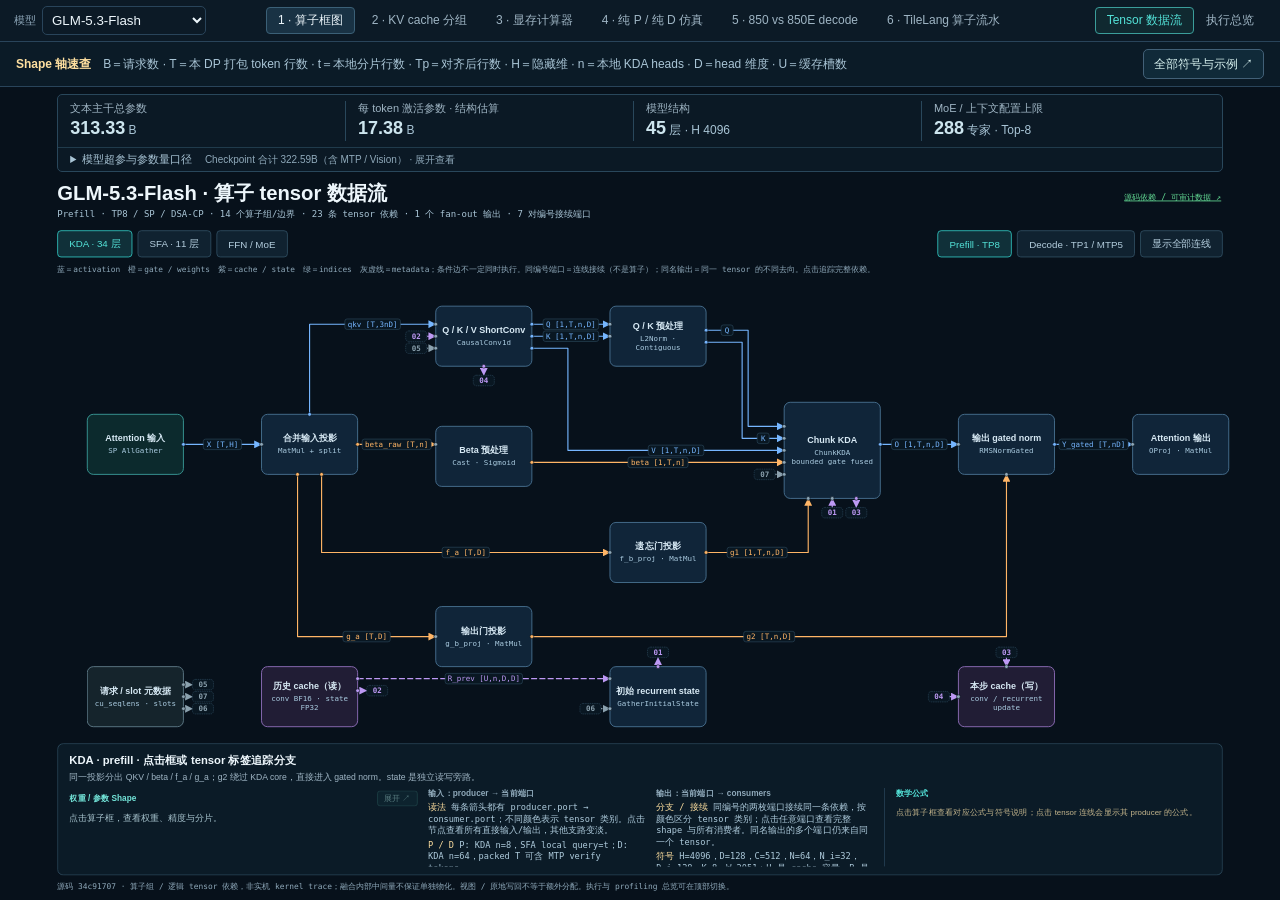
==== commit c3ff9917: "Add TileLang KDA timeline as the sixth operator diagram tab" ====
--- a/glm53_prefill_decode_operator_block_diagram.html
+++ b/glm53_prefill_decode_operator_block_diagram.html
@@ -1,5 +1,5 @@
 <!doctype html><html lang="zh-CN"><head><meta charset="utf-8"><meta name="viewport" content="width=device-width,initial-scale=1">
-<title>GLM-5.3-Flash · 算子 / KV cache / 显存 / PD 仿真 / 850 vs 850E decode / prompt链接</title><style>
+<title>GLM-5.3-Flash · 算子 / KV cache / 显存 / PD 仿真 / 850 vs 850E decode / TileLang 算子流水 / prompt链接</title><style>
 :root{--bg:#07111b;--panel:#0c1a26;--stroke:#29445a;--text:#edf6fb;--muted:#8ea7b9;--cyan:#36d8d2;--blue:#58aaff;--violet:#a77bff;--amber:#ffc066;--pink:#ff73aa;--green:#62d993}
 *{box-sizing:border-box}html,body{margin:0;width:100%;height:100%;overflow:hidden;background:var(--bg);font-family:Inter,"Segoe UI","Microsoft YaHei",sans-serif}body{display:grid;place-items:center;background:radial-gradient(circle at 12% 0,#12344a 0,transparent 30%),radial-gradient(circle at 90% 0,#251c4d 0,transparent 27%),var(--bg)}
 .page{width:min(100vw,170.21vh);height:min(100vh,58.75vw);padding:8px}svg{width:100%;height:100%;display:block;filter:drop-shadow(0 18px 48px rgba(0,0,0,.24))}
@@ -25,7 +25,7 @@
 .deck-tabs,.phase-switch{display:flex;align-items:center;gap:5px}.deck-bar button{font:12px/1.2 "Segoe UI","Microsoft YaHei",sans-serif;background:transparent;color:#9fb5c4;border:1px solid transparent;border-radius:4px;padding:5px 11px;cursor:pointer}
 .deck-bar [role=tab][aria-selected=true]{color:#edf6fb;background:#193244;border-color:#3b6077}.deck-bar [data-phase][aria-pressed=true]{color:#36d8d2;border-color:#36d8d2;background:#102930}
 .deck-bar button:focus-visible,.kv-cell:focus-visible{outline:2px solid #36d8d2;outline-offset:1px}.deck-stage{position:relative;flex:1;min-height:0}.deck-slide{position:absolute;inset:0;padding:5px;display:grid;place-items:center}.deck-slide>svg{width:100%;height:100%;display:block;filter:none}[hidden]{display:none!important}
-#cache-diagram text{font-family:"Segoe UI","Microsoft YaHei",sans-serif;fill:#c6dae6}.kv-title{font-size:27px;font-weight:850}.kv-subtitle{font-size:12px;fill:#9fb5c4!important}.kv-totals{font:14px Consolas,monospace!important;fill:#ffe0a0!important}.kv-source{font-size:11px;fill:#62d993!important;text-decoration:underline}
+#cache-profile{max-width:230px;padding:4px 6px;border:1px solid #355469;border-radius:4px;background:#102230;color:#c6dae6;font:12px "Segoe UI","Microsoft YaHei",sans-serif}#cache-diagram text{font-family:"Segoe UI","Microsoft YaHei",sans-serif;fill:#c6dae6}.kv-title{font-size:27px;font-weight:850}.kv-subtitle{font-size:12px;fill:#9fb5c4!important}.kv-totals{font:14px Consolas,monospace!important;fill:#ffe0a0!important}.kv-source{font-size:11px;fill:#62d993!important;text-decoration:underline}
 .kv-column{fill:#0b1b27;stroke:#29445a;stroke-width:1}.kv-column.g0{stroke:#8061ae}.kv-column.g1{stroke:#aa557b}.kv-column.state{stroke:#3f6a96}.kv-heading{font-size:15px;font-weight:800}.kv-heading.g0{fill:#b99bff!important}.kv-heading.g1{fill:#ff9fc7!important}.kv-heading.state{fill:#76b6ff!important}.kv-heading-note{font-size:11px;fill:#91a9ba!important}
 .kv-tensor rect{fill:#102230;stroke:#385469;stroke-width:.8}.kv-tensor text{font:11px Consolas,monospace!important;fill:#98caff!important}.kv-tensor.small text{fill:#c3abff!important}.kv-tensor .kv-allocation{font-size:9px!important;fill:#9fb5c4!important}.kv-cell{cursor:pointer}.kv-cell rect{fill:#102230;stroke:#3c5568;stroke-width:.9}.kv-cell.g0 rect{fill:#1d2035;stroke:#8061ae}.kv-cell.g1 rect{fill:#2b1c2b;stroke:#a65b7e}.kv-cell.state rect{fill:#102539;stroke:#3d6c9c}.kv-cell text{font:10.8px Consolas,"Microsoft YaHei",monospace!important;dominant-baseline:auto;text-anchor:start}.kv-cell .kv-bytes{font-size:10px!important;fill:#ffe0a0!important}.kv-cell.g0 text{fill:#d2bdff!important}.kv-cell.g1 text{fill:#ffc1dc!important}.kv-cell.state text{fill:#a4d0ff!important}.kv-cell.mtp .kv-shape{fill:#ffe0a0!important}.kv-cell.mtp rect{stroke:#c69e52}.kv-cell:hover rect,.kv-cell[aria-pressed=true] rect{stroke:#edf6fb;stroke-width:1.7;fill:#20384a}.kv-empty rect{fill:#091722;stroke:#263c4d;stroke-width:.7;stroke-dasharray:3 3}.kv-empty text{fill:#496273!important;font:10px Consolas,"Microsoft YaHei",monospace!important;text-anchor:middle}
 #kv-detail rect{fill:#0d202b;stroke:#385469;stroke-width:1}#kv-detail text{font-size:11px}#kv-detail .kv-dims{fill:#8ee1df!important;font-family:Consolas,"Microsoft YaHei",monospace!important}#kv-detail-shape{fill:#ffe0a0!important;font-family:Consolas,"Microsoft YaHei",monospace!important}#kv-detail-context{fill:#aec7d8!important}.kv-note{font-size:11px;fill:#b5cbd9!important}.kv-foot{font-size:10px;fill:#8fa8b9!important}
@@ -309,8 +309,8 @@
 </style>
 </head><body>
 <main class="deck-shell"><nav class="deck-bar" aria-label="文档页签">
-<label class="model-choice">模型<select id="simulation-model" aria-label="模型选择"><option value="glm53">GLM-5.3-Flash</option><option value="deepseek-v4.1-flash">DeepSeek-V4.1-Flash</option></select></label><div class="deck-tabs" role="tablist" aria-label="页面"><button id="operators-tab" type="button" role="tab" aria-controls="operator-page" aria-selected="true" data-page="operators">1 · 算子框图</button><button id="cache-tab" type="button" role="tab" aria-controls="cache-page" aria-selected="false" data-page="cache">2 · KV cache 分组</button><button id="weights-tab" type="button" role="tab" aria-controls="weight-page" aria-selected="false" data-page="weights">3 · 显存计算器</button><button id="pd-tab" type="button" role="tab" aria-controls="pd-page" aria-selected="false" data-page="performance">4 · 纯 P / 纯 D 仿真</button><button id="mtp5-curves-tab" type="button" role="tab" aria-controls="mtp5-curves-page" aria-selected="false" data-page="mtp5-curves" title="850 vs 850E decode · Top 10 / Top 16 算子与满层总 ITL">5 · 850 vs 850E decode</button><button id="prompt-links-tab" type="button" role="tab" aria-controls="prompt-links-page" aria-selected="false" data-page="prompt-links">6 · prompt链接</button></div>
-<div class="phase-switch" id="phase-switch" aria-label="KV cache 阶段" hidden><button type="button" data-phase="prefill" aria-pressed="false">Prefill · TP8</button><button type="button" data-phase="decode" aria-pressed="true">Decode · TP1 / MTP5</button></div>
+<label class="model-choice">模型<select id="simulation-model" aria-label="模型选择"><option value="glm53">GLM-5.3-Flash</option><option value="deepseek-v4.1-flash">DeepSeek-V4.1-Flash</option></select></label><div class="deck-tabs" role="tablist" aria-label="页面"><button id="operators-tab" type="button" role="tab" aria-controls="operator-page" aria-selected="true" data-page="operators">1 · 算子框图</button><button id="cache-tab" type="button" role="tab" aria-controls="cache-page" aria-selected="false" data-page="cache">2 · KV cache 分组</button><button id="weights-tab" type="button" role="tab" aria-controls="weight-page" aria-selected="false" data-page="weights">3 · 显存计算器</button><button id="pd-tab" type="button" role="tab" aria-controls="pd-page" aria-selected="false" data-page="performance">4 · 纯 P / 纯 D 仿真</button><button id="mtp5-curves-tab" type="button" role="tab" aria-controls="mtp5-curves-page" aria-selected="false" data-page="mtp5-curves" title="850 vs 850E decode · Top 10 / Top 16 算子与满层总 ITL">5 · 850 vs 850E decode</button><button id="tilelang-tab" type="button" role="tab" aria-controls="tilelang-page" aria-selected="false" data-page="tilelang">6 · TileLang 算子流水</button><button id="prompt-links-tab" type="button" role="tab" aria-controls="prompt-links-page" aria-selected="false" data-page="prompt-links">7 · prompt链接</button></div>
+<div class="phase-switch" id="phase-switch" aria-label="KV cache 配置" hidden><select id="cache-profile" aria-label="缓存配置"><option value="replay850E">Replay SSM · 850E</option><option value="replay850">Replay SSM · 850</option><option value="prefill">历史 BF16 · Prefill TP8</option><option value="decode">历史 BF16 · Decode TP1</option></select></div>
 <div id="weight-controls" aria-label="显存计算器示例配置" hidden><button type="button" data-memory-preset="prefill">Prefill 示例</button><button type="button" data-memory-preset="decode">Decode 示例</button></div>
 <div id="pd-controls" aria-label="PD 仿真导出" hidden><button id="pd-export" type="button">导出仿真 JSON</button></div>
 <div id="operator-controls" aria-label="算子视图"><button type="button" data-opview="flow" aria-pressed="true">Tensor 数据流</button><button type="button" data-opview="overview" aria-pressed="false">执行总览</button></div>
@@ -413,12 +413,20 @@
 <div class="df-detail-heading"><strong id="df-detail-title"></strong><a id="df-detail-source" target="_blank">对应源码 ↗</a></div>
 <p id="df-detail-note"></p><div class="df-io"><div><b id="df-left-title">输入</b><div id="df-inputs"></div></div><div><b id="df-right-title">输出 / 消费者</b><div id="df-outputs"></div></div><div class="df-math-column"><b id="df-math-title">数学公式</b><div id="df-formula" class="op-formula" tabindex="0" aria-label="数学公式，可滚动查看"></div></div></div></div>
 </foreignObject><text class="df-foot" x="24" y="952">源码 34c91707 · 算子组 / 逻辑 tensor 依赖，非实机 kernel trace；融合内部中间量不保证单独物化。视图 / 原地写回不等于额外分配。执行与 profiling 总览可在顶部切换。</text>
-</svg></section><section class="deck-slide" id="cache-page" role="tabpanel" aria-labelledby="cache-tab" hidden><svg id="cache-diagram" viewBox="0 0 1600 960" role="img" aria-label="KV cache：每行一个底层 tensor，每列一个 KV group；框内含 shape、每 block 大小和 padding，单位 MB">
+</svg></section><section class="deck-slide" id="cache-page" role="tabpanel" aria-labelledby="cache-tab" hidden><svg id="cache-diagram" viewBox="0 0 1600 1110" role="img" aria-label="KV cache：每行一个底层 tensor，每列一个 KV group；框内含 shape、每 block 大小和 padding，单位 MB">
 <text class="kv-title" x="24" y="36">GLM-5.3-Flash · KV cache 分组</text>
 <text id="kv-subtitle" class="kv-subtitle" x="24" y="59">框内：shape + data bytes / padding（B / 逻辑 block）· 同行跨组共享存储 · 点击看完整说明</text>
 <text id="kv-totals" class="kv-totals" x="1574" y="35" text-anchor="end"></text>
 <a id="kv-source" target="_blank" rel="noreferrer"><text class="kv-source" x="1574" y="59" text-anchor="end">代码 34c91707 · 分组与 tensor planner ↗</text></a>
-<g id="kv-headers"></g><g id="kv-rows"></g>
+<g id="replay-cache-summary" aria-label="Replay SSM 每 1M token 单卡缓存预算">
+<rect x="24" y="72" width="1552" height="141" rx="7" fill="#102930" stroke="#36bfb6"/>
+<text x="38" y="91" style="font-size:13px;fill:#8ee1df">Replay SSM only · 完整 45+1 层 · TP1 / EP8 / MTP5 · FP8 KV / Indexer · 无跨请求前缀共享</text>
+<text x="38" y="124" style="font-size:25px;font-weight:800;fill:#53e1d7">6.61 GiB / 1M tokens</text><text x="545" y="124" style="font-size:25px;font-weight:800;fill:#ffe0a0">单条 1M：约 7.05 GiB / 卡</text><text x="1070" y="124" style="font-size:25px;font-weight:800;fill:#ffe0a0">8 × 128K：约 10.03 GiB / 卡</text>
+<text x="38" y="145" style="font-size:12px">随 token 增长的物理池斜率，含页对齐</text><text x="545" y="145" style="font-size:12px">含请求级 KDA / tail 活动块，按保守预算</text><text x="1070" y="145" style="font-size:12px">同样合计 1M，8 个独立请求的固定开销更大</text>
+<text x="38" y="166" style="font-size:12px">1M=1,048,576 tokens；1K=1,024。单卡需求 = 64,106,496 B × [Σ ceil(Lᵢ / 9,472) + 7 × 请求数]；7 = 3 组 KDA × 2 + 1 组 tail。</text>
+<text x="38" y="185" style="font-size:11px">不含每池一次性 null ID（0.060 GiB）、可回收前缀保留、权重和 workspace；已有共享前缀按物理驻留去重。DP/EP 不把本卡 token 的 KV 再除以 8。</text>
+<text id="replay-cache-context" x="38" y="203" style="font-size:11px;fill:#9fb5c4">1M 为按曲线保存的满层布局外推，并非 1M 实测；曲线使用 128K 输入。若 1M 指十进制 1,000,000，单条预算约 6.75 GiB。</text>
+</g><g id="cache-layout" transform="translate(0,150)"><g id="kv-headers"></g><g id="kv-rows"></g>
 <g id="kv-detail" aria-live="polite"><rect x="24" y="837" width="1552" height="89" rx="7"/>
 <text id="kv-detail-name" x="38" y="851">点选任一框，查看完整 cache 层路径。</text>
 <text id="kv-detail-dims-primary" class="kv-dims" x="38" y="868"></text>
@@ -428,7 +436,7 @@
 <text id="kv-main-note" class="kv-note" x="24" y="939">Pm：主缓存页大小</text>
 <text id="kv-small-note" class="kv-note" x="400" y="939">Ps：辅助缓存页大小</text>
 <text id="kv-mode-note" class="kv-note" x="818" y="939"></text>
-<text id="kv-symbol-note" class="kv-foot" x="24" y="955"></text>
+<text id="kv-symbol-note" class="kv-foot" x="24" y="955"></text></g>
 </svg></section><section class="deck-slide" id="weight-page" role="tabpanel" aria-labelledby="weights-tab" hidden><svg id="weight-diagram" viewBox="0 0 1600 960" aria-label="GLM-5.3-Flash 每 rank 显存计算器">
 <foreignObject x="24" y="16" width="1552" height="928"><div xmlns="http://www.w3.org/1999/xhtml" class="mem-app">
 <header class="mem-heading"><div><h1>GLM-5.3-Flash · 每 rank 显存计算器</h1><p id="mem-quant-summary">曲线同源 MXFP8：SFA 主投影 / FFN · KDA：BF16/FP32</p></div><div class="mem-source-links"><a href="data/glm53-curve-weight-memory.json" target="_blank">曲线权重 / 计算依据 ↗</a><a href="data/glm53-curve-weight-basis.html" target="_blank">精度与共享规则 ↗</a></div></header>
@@ -551,6 +559,9 @@
 <!-- mtp5-curves-page:end -->
 
 
+<section class="deck-slide" id="tilelang-page" role="tabpanel" aria-labelledby="tilelang-tab" hidden>
+ <iframe title="850E Batch 10 · TileLang KDA 算子内部流水与逐框源码" loading="lazy" src="assets/glm53-tilelang-kda-timeline.html" style="width:100%;height:100%;min-height:0;border:0;background:white"></iframe>
+</section>
 <!-- prompt-links-page:start -->
 <section class="deck-slide" id="prompt-links-page" role="tabpanel" aria-labelledby="prompt-links-tab" tabindex="0" hidden>
  <div class="prompt-index">
@@ -581,7 +592,7 @@
 
 <section id="ds41-root" hidden aria-label="DeepSeek-V4.1-Flash"><section class="deck-slide" id="ds41-page-operators" role="tabpanel" aria-labelledby="operators-tab" hidden><svg id="ds41-flow-diagram" viewBox="0 0 1600 960" aria-label="DeepSeek operators"><defs><marker id="ds41-arrow" markerWidth="7" markerHeight="7" refX="6.5" refY="3.5" orient="auto"><path d="M0,0 L7,3.5 L0,7 Z" fill="context-stroke"/></marker></defs><text class="df-title" x="24" y="35">DeepSeek-V4.1-Flash · 算子 tensor 数据流</text><text class="df-subtitle" id="ds41-flow-subtitle" x="24" y="57"></text><foreignObject x="24" y="72" width="1552" height="45"><div xmlns="http://www.w3.org/1999/xhtml" class="df-toolbar"><div><button type="button" data-ds-family="csa">CSA2 / SWA</button><button type="button" data-ds-family="moe">FFN / MoE</button><button type="button" data-ds-family="engram">Engram</button><button type="button" data-ds-family="draft">DSpark · 3 层</button></div><div><button type="button" data-ds-phase="prefill">Prefill · CED</button><button type="button" data-ds-phase="decode">Decode · DSpark / AR</button><button type="button" id="ds41-flow-reset">显示全部连线</button></div></div></foreignObject><text class="df-legend" x="24" y="130">蓝＝activation　橙＝专家 / gate　紫＝cache　绿＝indices　虚线＝跨层复用；点击算子或连线追踪输入、输出与数学公式。</text><g id="ds41-flow-wires"></g><g id="ds41-flow-nodes"></g><foreignObject x="24" y="758" width="1552" height="176"><div xmlns="http://www.w3.org/1999/xhtml" class="df-detail" aria-live="polite"><div class="df-detail-heading"><strong id="ds41-flow-detail-title">选择算子</strong><a href="https://huggingface.co/deepseek-ai/DeepSeek-V4.1-Flash/blob/314113f8a7dadb388215396ba5fbee2c610a04d6/config.json" target="_blank" rel="noopener">模型依据 ↗</a></div><p id="ds41-flow-detail-note"></p><div class="df-io"><div><b>输入</b><div id="ds41-flow-inputs"></div></div><div><b>输出 / 消费者</b><div id="ds41-flow-outputs"></div></div><div class="df-math-column"><b>数学公式</b><div id="ds41-flow-formula" class="op-formula" tabindex="0" aria-label="数学公式，可滚动查看"></div></div></div></div></foreignObject><text class="df-foot" x="24" y="952">40 层 · H5120 · CED20+20 · 384 选6 · 官方模型逻辑 tensor 依赖；非实机 kernel trace。可在顶部切换执行总览。</text></svg></section><section class="deck-slide" id="ds41-page-cache" role="tabpanel" aria-labelledby="cache-tab" hidden><svg id="ds41-cache-diagram" viewBox="0 0 1600 960" aria-label="DeepSeek cache"><text class="kv-title" x="24" y="36">DeepSeek-V4.1-Flash · KV cache 分组</text><text class="kv-subtitle" x="24" y="59">框内：shape + data bytes / padding · 四个全局源跨层复用 · 点击看完整说明</text><text class="kv-totals" id="ds41-cache-total" x="1574" y="35" text-anchor="end"></text><g id="ds41-cache-headers"></g><g id="ds41-cache-table"></g><g id="ds41-kv-detail" aria-live="polite"><rect x="24" y="837" width="1552" height="89" rx="7"/><text id="ds41-kv-detail-name" x="38" y="855"></text><text id="ds41-kv-detail-shape" class="kv-dims" x="38" y="877"></text><text id="ds41-kv-detail-bytes" x="38" y="899"></text><text id="ds41-kv-detail-context" x="38" y="918"></text></g><text id="ds41-cache-note" class="kv-note" x="24" y="939"></text><text class="kv-foot" x="24" y="955">每序列 / rank · 单 KV latent 在 TP 间复制 · 源层 L2 / L8 / L14 / L20 · 缓存格式及长度与第四页同步</text></svg></section><section class="deck-slide" id="ds41-page-weights" role="tabpanel" aria-labelledby="weights-tab" hidden><svg id="ds41-weight-diagram" viewBox="0 0 1600 960" aria-label="DeepSeek weights"><foreignObject x="24" y="16" width="1552" height="928"><div xmlns="http://www.w3.org/1999/xhtml" class="mem-app "><header class="mem-heading"><div><h1>DeepSeek-V4.1-Flash · 每 rank 显存计算器</h1><p>FP4 专家 · FP8 Engram · 分片权重 / KV cache / 运行预留 · 与第四页 D 配置同步</p></div><div class="mem-source-links"><a href="https://huggingface.co/deepseek-ai/DeepSeek-V4.1-Flash/blob/314113f8a7dadb388215396ba5fbee2c610a04d6/config.json" target="_blank" rel="noopener">官方 checkpoint / 计算依据 ↗</a><span>解析估计 · 未实测校准</span></div></header><div class="mem-layout"><form id="ds41-memory-form" class="mem-panel mem-form" onsubmit="return false"><h2>并行与容量</h2><div class="mem-input-grid"><label>D 机器数<input id="ds41-mem-d-nodes" data-ds-bind="d-nodes" type="number" value="1"></label><label>TP size<input id="ds41-mem-d-tp" data-ds-bind="d-tp" type="number" value="1"></label><label>EP size<input id="ds41-mem-d-ep" data-ds-bind="d-ep" type="number" value="8"></label><label>可见 GiB/rank · 0=标称<input id="ds41-mem-usable" data-ds-bind="usable" type="number" value="0"></label></div><label>D 硬件<select aria-label="DeepSeek D硬件" data-ds-bind="d-hw" id="ds41-mem-d-hw"></select></label><p class="mem-hint">DP = 总 ranks ÷ TP；EP=1 或总 ranks。修改后同步第四页的 D 配置。</p><div class="mem-divider"></div><h2>预算参数</h2><div class="mem-input-grid"><label>显存利用率 · %<input data-ds-bind="util" id="ds41-mem-util" max="100" min="1" type="number" value="85"/></label><label>运行预留 · GiB<input data-ds-bind="reserve" id="ds41-mem-reserve" min="0" step="any" type="number" value="4"/></label></div><label>Engram 表位置<select data-ds-bind="engram" id="ds41-mem-engram"><option value="hbm">HBM · 按总 ranks 行分片</option><option value="host">Host 卸载 · 显式计搬运时间</option></select></label><label>KV 存储格式<select data-ds-bind="cache" id="ds41-mem-cache"><option value="packed">FP4 主 / Index + FP8 SWA</option><option value="reference">参考 Python · BF16 模拟缓存</option></select></label><label>D 执行模型<select data-ds-bind="decode" id="ds41-mem-decode"><option value="dspark">DSpark 3层 / 并行5位置</option><option value="ar">标准自回归 · AR</option></select></label><label class="mem-check"><input data-ds-bind="vision" id="ds41-mem-vision" type="checkbox"/>Vision 权重保留驻留（不估计图像计算）</label><label class="mem-check"><input data-ds-bind="unpack" id="ds41-mem-unpack" type="checkbox"/>专家全量展开 BF16 常驻（后端回退假设）</label><div class="mem-form-foot">1 GiB = 1,073,741,824 B<br>分页 / workspace 与分片为规划假设；纯文本性能。</div></form><div class="mem-results" id="ds41-memory-results" aria-live="polite"><div class="mem-cards"><article class="mem-card "><h2>单 rank 权重</h2><strong id="ds41-memory-total">—</strong><p id="ds41-memory-total-note"></p><small>48 个 safetensors 分片头 · 含量化尺度</small></article><article class="mem-card mem-kv-card"><h2>可分配 KV / workspace</h2><strong id="ds41-memory-headroom">—</strong><p id="ds41-memory-headroom-note"></p><small>预算扣除权重及运行预留</small></article><article class="mem-card mem-topology-card"><h2>并行分配</h2><strong id="ds41-memory-ranks">—</strong><p id="ds41-memory-ranks-note"></p><small>DP / TP / EP 按第四页 D 配置</small></article></div><section class="mem-panel mem-budget"><div class="mem-section-title"><h2>单 rank 显存去向</h2><span id="ds41-memory-budget"></span></div><div id="ds41-memory-bar" class="mem-bar"></div><div id="ds41-memory-legend" class="mem-legend"></div><p id="ds41-memory-formula" class="mem-formula"></p></section><div class="mem-details-grid"><section class="mem-panel mem-breakdown"><div class="mem-section-title"><h2>权重组成 <span>点一行看量化与分片规则</span></h2><span>MB / rank</span></div><div id="ds41-weight-table"></div><div id="ds41-weight-rule" class="mem-rule"></div></section><section class="mem-panel mem-cache-details"><h2>KV cache 的分配方式 <span>压缩与跨层复用</span></h2><div class="mem-block-count"><strong id="ds41-cache-sequence"></strong><span>MiB / 序列</span></div><div id="ds41-cache-metrics"></div><div id="ds41-cache-shapes" class="mem-cache-shapes"></div><p class="mem-cache-hint">四个全局 KV 源只分配一次，不能再按消费者层数相加。余额同时供 KV 与 workspace 使用；序列容量未扣除运行时 workspace。</p></section></div><div id="ds41-memory-note" class="mem-status"></div><p class="mem-foot" id="ds41-host-memory"></p></div></div></div></foreignObject></svg></section><section class="deck-slide" id="ds41-page-performance" role="tabpanel" aria-labelledby="pd-tab" hidden><svg id="ds41-pd-diagram" viewBox="0 0 1600 960" aria-label="DeepSeek performance"><foreignObject x="24" y="16" width="1552" height="928"><div xmlns="http://www.w3.org/1999/xhtml" class="mem-app pd-app"><header class="mem-heading"><div><h1>DeepSeek-V4.1-Flash · 纯 P / 纯 D 性能仿真</h1><p>设置长度与秒级时延上限，分别搜索纯 Prefill、纯 Decode 的最大请求率。</p></div><div class="mem-source-links"><a href="https://huggingface.co/deepseek-ai/DeepSeek-V4.1-Flash/blob/314113f8a7dadb388215396ba5fbee2c610a04d6/config.json" rel="noopener" target="_blank">官方 checkpoint / 计算依据 ↗</a><span>解析估计 · 未实测校准</span></div></header><form class="pure-form" id="ds41-form" onsubmit="return false"><section aria-label="负载与时延约束" class="mem-panel pure-inputs"><label>输入长度 · tokens<input id="ds41-input" max="1048575" min="1" type="number" value="16384"/></label><label>输出长度 · tokens<input id="ds41-output" max="1048575" min="1" type="number" value="1024"/></label><label>TTFT 上限 · 秒<input id="ds41-ttft" min="0.000001" step="any" type="number" value="10"/></label><label>ITL 上限 · 秒<input id="ds41-itl" min="0.000001" step="any" type="number" value="0.06"/></label><label>TPOT 上限 · 秒<input id="ds41-tpot" max="1000" min="0.000001" step="any" type="number" value="0.02"/></label><label>D 执行模型<select id="ds41-decode"><option value="dspark">DSpark 3层 / 并行5位置</option><option value="ar">标准自回归 · AR</option></select></label></section><div class="pure-layout"><aside class="mem-panel pure-resource"><h2>两端独立的机器池</h2><label>性能口径<select id="ds41-mode"><option value="analytic">解析算子估算 · 参考效率</option><option value="ideal">理想算子容量 · 乐观边界</option></select></label><p class="pure-hint" id="ds41-mode-hint"></p><p class="pure-ratio-hint" id="ds41-ratio-hint"></p><button class="ds41-action" id="ds41-reset" type="button">载入 16K / 1K · DSpark · ITL 60ms / TPOT 20ms</button><div class="pure-pair"><label>P 执行路径<select id="ds41-ced"><option value="bounded">CED · 编码器 + 尾128回放</option><option value="full">参考代码 · 完整40层</option></select></label><label>KV 存储格式<select id="ds41-cache"><option value="packed">FP4 主 / Index + FP8 SWA</option><option value="reference">参考 Python · BF16 模拟缓存</option></select></label></div><label>Engram 表位置<select id="ds41-engram"><option value="hbm">HBM · 按总 ranks 行分片</option><option value="host">Host 卸载 · 显式计搬运时间</option></select></label><div class="pure-pair"><label>纯 P 硬件<select aria-label="DeepSeek P硬件" id="ds41-p-hw"></select></label><label>纯 D 硬件<select aria-label="DeepSeek D硬件" id="ds41-d-hw"></select></label></div><div class="pure-parallel"><span>机器池</span><span>机器数</span><span>DP</span><span>TP</span><span>EP</span><b>纯 P</b><input aria-label="DeepSeek P机器数" id="ds41-p-nodes" max="8" min="1" type="number" value="1"/><input aria-label="P DP" disabled="" id="ds41-p-dp"/><input aria-label="DeepSeek P TP" id="ds41-p-tp" max="8" min="1" type="number" value="8"/><input aria-label="DeepSeek P EP" id="ds41-p-ep" min="1" type="number" value="8"/><b>纯 D</b><input aria-label="DeepSeek D机器数" id="ds41-d-nodes" max="8" min="1" type="number" value="1"/><input aria-label="D DP" disabled="" id="ds41-d-dp"/><input aria-label="DeepSeek D TP" id="ds41-d-tp" max="8" min="1" type="number" value="1"/><input aria-label="DeepSeek D EP" id="ds41-d-ep" min="1" type="number" value="8"/></div><p class="pure-hint">总 ranks = 机器数 × 每机 ranks；DP = 总 ranks ÷ TP。EP=1 或整个机器池。<br/>A5 每机 8 ranks，A3 每机 16 ranks；机器数与硬件改变时 EP 跟随总 ranks。</p><details><summary>高级参数 · 显存、分块与效率</summary><div class="pure-advanced"><div class="pure-pair"><label>可见 GiB/rank · 0=标称<input id="ds41-usable" max="128" min="0" step="any" type="number" value="0"/></label><label>显存利用率 · %<input id="ds41-util" max="100" min="1" type="number" value="85"/></label></div><div class="pure-pair"><label>运行预留 · GiB/rank<input id="ds41-reserve" min="0" step="any" type="number" value="4"/></label><label>P chunk / 序列<input id="ds41-chunk" max="1048576" min="64" type="number" value="2048"/></label></div><div class="pure-pair"><label>P 扫描 batch / DP<input id="ds41-maxP" max="128" min="1" type="number" value="8"/></label><label>D 扫描 batch / DP<input id="ds41-maxD" max="2048" min="1" type="number" value="128"/></label></div><div class="pure-pair"><label>算力效率倍率<input id="ds41-compute" max="1" min="0.01" step="any" type="number" value="1"/></label><label>HBM效率倍率<input id="ds41-memory" max="1" min="0.01" step="any" type="number" value="1"/></label></div><div class="pure-pair"><label>Host有效带宽 · GB/s/rank<input id="ds41-offload" max="1000" min="0.01" step="any" type="number" value="32"/></label><label>专家负载偏斜<input id="ds41-imbalance" max="4" min="1" step="any" type="number" value="1.1"/></label></div><label class="ds41-check"><input id="ds41-vision" type="checkbox"/>Vision 权重保留驻留（不估计图像计算）</label><label class="ds41-check"><input id="ds41-unpack" type="checkbox"/>专家全量展开 BF16 常驻（后端回退假设）</label></div></details><div class="pure-definitions"><b>请求率口径</b><p>纯 P：完成一段输入即计 1 个请求。</p><p>纯 D：首 token 由 P 产生；D 耗时 = (输出长度 − 1) × 平均 TPOT。</p><p>DSpark 周期包含目标验证与 3 层草稿；平均步长由 ITL / TPOT 目标自动构造。</p></div><button class="ds41-action primary" id="ds41-run" type="button">运行仿真</button><p class="pure-engine-status" id="ds41-busy" role="status"></p></aside><div class="pure-results"><article class="mem-panel pure-stage pure-p" id="ds41-p-result"><div class="pure-card-heading"><h2>纯 P QPS</h2><span>独立机器池<button class="pure-expand" data-ds-expand="p" type="button">放大图表 ↗</button></span></div><strong class="pure-qps" id="ds41-p-qps">—</strong><p class="pure-normalized" id="ds41-p-summary"></p><div class="pure-stats"><div><span>最优 batch（每 DP）</span><b id="ds41-p-batch">—</b></div><div><span>预计 TTFT · 秒</span><b id="ds41-p-latency">—</b></div></div><p class="pure-stage-status" id="ds41-p-boundary"></p><p class="pure-evidence">模型专属解析估算 · 尚无实机校准<br/>算子时间包含投影、专家、CSA2/SWA、索引、Engram、向量与通信。</p><svg class="pure-plot" id="ds41-p-plot" viewbox="0 0 480 170"></svg><p class="pure-formula" id="ds41-p-formula"></p><p class="pure-detail" id="ds41-p-memory"></p><div class="pure-breakdown" id="ds41-p-breakdown"></div><table class="pure-table"><caption>最优候选 · 当前时延与显存约束</caption><thead><tr><th>batch / DP</th><th>QPS / 机</th><th>TTFT · s</th><th>峰值 · GiB</th></tr></thead><tbody id="ds41-p-candidates"></tbody></table><p class="pure-card-foot">CED 可选择编码器 + 尾 128 回放或参考完整 40 层。</p></article><article class="mem-panel pure-stage pure-d" id="ds41-d-result"><div class="pure-card-heading"><h2>纯 D QPS</h2><span>独立机器池<button class="pure-expand" data-ds-expand="d" type="button">放大图表 ↗</button></span></div><strong class="pure-qps" id="ds41-d-qps">—</strong><p class="pure-normalized" id="ds41-d-summary"></p><div class="pure-stats pure-d-stats"><div><span>最优 batch（每 DP）</span><b id="ds41-d-batch">—</b></div><div><span>预计 ITL · 秒</span><b id="ds41-d-latency">—</b></div><div><span>预计 TPOT · 秒</span><b id="ds41-d-tpot">—</b></div></div><p class="pure-stage-status" id="ds41-d-boundary"></p><p class="pure-evidence">模型专属解析估算 · 尚无实机校准<br/>算子时间包含投影、专家、CSA2/SWA、索引、Engram、向量与通信。</p><svg class="pure-plot" id="ds41-d-plot" viewbox="0 0 480 170"></svg><p class="pure-formula" id="ds41-d-formula"></p><p class="pure-detail" id="ds41-d-memory"></p><div class="pure-breakdown" id="ds41-d-breakdown"></div><table class="pure-table"><caption>最优候选 · 当前时延与显存约束</caption><thead><tr><th>batch / DP</th><th>QPS / 机</th><th>ITL · ms</th><th>TPOT · ms</th></tr></thead><tbody id="ds41-d-candidates"></tbody></table><p class="pure-card-foot">ITL 为平均验证周期；TPOT = ITL / r。步长自动推导，未经过该模型实测。</p></article></div></div></form><p class="pure-foot">默认 16K/1K、TTFT 10s、ITL 60ms / TPOT 20ms、TPOT 20ms，DSpark 步长自动推导。参数、缓存与权重均来自 DeepSeek 独立模型；FP4/FP8 的 Ascend 内核适配与性能未实测，结果为规划估计。</p></div></foreignObject></svg></section><div id="ds41-error" class="ds41-error" role="alert" hidden></div></section>
 </div></main>
-<script id="cache-data-loader" src="data/glm53-cache-reference.js"></script><script id="curve-weight-data" type="application/json">{"authority":"actual_curve_checkpoint_headers_and_captured_runtime_source","model":"GLM-5.3-Flash-W8A8-MXFP8-0918 / full 45 main layers + one MTP layer","coefficients":[{"id":"global","title":"Embedding / LM Head","bytes":{"rep":8192,"tp":2537553920,"mlp":0,"expert_split":0,"expert_rep":0,"vision_tp":0},"fp32_extra":{"rep":0,"tp":0,"mlp":0,"expert_split":0,"expert_rep":0,"vision_tp":0},"sfa_w8a8_delta":{"rep":0,"tp":0,"mlp":0,"expert_split":0,"expert_rep":0,"vision_tp":0},"count":3,"quantization":{"declarations":["FLOAT"],"checkpoint_dtype_bytes":{"BF16":2537562112}}},{"id":"kda","title":"KDA Attention ×34","bytes":{"rep":71311872,"tp":9295045120,"mlp":0,"expert_split":0,"expert_rep":0,"vision_tp":0},"fp32_extra":{"rep":0,"tp":6684672,"mlp":0,"expert_split":0,"expert_rep":0,"vision_tp":0},"sfa_w8a8_delta":{"rep":0,"tp":0,"mlp":0,"expert_split":0,"expert_rep":0,"vision_tp":0},"count":510,"quantization":{"declarations":["FLOAT"],"checkpoint_dtype_bytes":{"F32":1122816,"BF16":9365234176}}},{"id":"sfa","title":"SFA Attention ×11","bytes":{"rep":95203328,"tp":1415839744,"mlp":0,"expert_split":0,"expert_rep":0,"vision_tp":0},"fp32_extra":{"rep":0,"tp":0,"mlp":0,"expert_split":0,"expert_rep":0,"vision_tp":0},"sfa_w8a8_delta":{"rep":0,"tp":0,"mlp":0,"expert_split":0,"expert_rep":0,"vision_tp":0},"count":121,"quantization":{"declarations":["FLOAT","W8A8_MXFP8"],"checkpoint_dtype_bytes":{"F8_E4M3":1107296256,"U8":34603008,"BF16":369143808}}},{"id":"indexer","title":"SFA Indexer ×11","bytes":{"rep":164381184,"tp":0,"mlp":0,"expert_split":0,"expert_rep":0,"vision_tp":0},"fp32_extra":{"rep":5789696,"tp":0,"mlp":0,"expert_split":0,"expert_rep":0,"vision_tp":0},"sfa_w8a8_delta":{"rep":0,"tp":0,"mlp":0,"expert_split":0,"expert_rep":0,"vision_tp":0},"count":77,"quantization":{"declarations":["FLOAT"],"checkpoint_dtype_bytes":{"BF16":164381184}}},{"id":"dense","title":"Dense MLP ×3","bytes":{"rep":0,"tp":0,"mlp":467140608,"expert_split":0,"expert_rep":0,"vision_tp":0},"fp32_extra":{"rep":0,"tp":0,"mlp":0,"expert_split":0,"expert_rep":0,"vision_tp":0},"sfa_w8a8_delta":{"rep":0,"tp":0,"mlp":0,"expert_split":0,"expert_rep":0,"vision_tp":0},"count":18,"quantization":{"declarations":["W8A8_MXFP8"],"checkpoint_dtype_bytes":{"F8_E4M3":452984832,"U8":14155776}}},{"id":"shared","title":"Shared Expert ×42","bytes":{"rep":0,"tp":0,"mlp":1089994752,"expert_split":0,"expert_rep":0,"vision_tp":0},"fp32_extra":{"rep":0,"tp":0,"mlp":0,"expert_split":0,"expert_rep":0,"vision_tp":0},"sfa_w8a8_delta":{"rep":0,"tp":0,"mlp":0,"expert_split":0,"expert_rep":0,"vision_tp":0},"count":252,"quantization":{"declarations":["W8A8_MXFP8"],"checkpoint_dtype_bytes":{"F8_E4M3":1056964608,"U8":33030144}}},{"id":"router","title":"MoE Router ×42","bytes":{"rep":99138816,"tp":0,"mlp":0,"expert_split":0,"expert_rep":0,"vision_tp":0},"fp32_extra":{"rep":0,"tp":0,"mlp":0,"expert_split":0,"expert_rep":0,"vision_tp":0},"sfa_w8a8_delta":{"rep":0,"tp":0,"mlp":0,"expert_split":0,"expert_rep":0,"vision_tp":0},"count":84,"quantization":{"declarations":["FLOAT"],"checkpoint_dtype_bytes":{"F32":48384,"BF16":99090432}}},{"id":"norm","title":"Norm / HC","bytes":{"rep":71525880,"tp":0,"mlp":0,"expert_split":0,"expert_rep":0,"vision_tp":0},"fp32_extra":{"rep":70778880,"tp":0,"mlp":0,"expert_split":0,"expert_rep":0,"vision_tp":0},"sfa_w8a8_delta":{"rep":0,"tp":0,"mlp":0,"expert_split":0,"expert_rep":0,"vision_tp":0},"count":360,"quantization":{"declarations":["FLOAT"],"checkpoint_dtype_bytes":{"F32":9720,"BF16":71516160}}},{"id":"routed","title":"Routed Experts ×42","bytes":{"rep":0,"tp":0,"mlp":0,"expert_split":1089994752,"expert_rep":0,"vision_tp":0},"fp32_extra":{"rep":0,"tp":0,"mlp":0,"expert_split":0,"expert_rep":0,"vision_tp":0},"sfa_w8a8_delta":{"rep":0,"tp":0,"mlp":0,"expert_split":0,"expert_rep":0,"vision_tp":0},"count":72576,"quantization":{"declarations":["W8A8_MXFP8"],"checkpoint_dtype_bytes":{"F8_E4M3":304405807104,"U8":9512681472}}},{"id":"mtp","title":"MTP L45（1 个物理层）","bytes":{"rep":93108864,"tp":128712704,"mlp":25952256,"expert_split":25952256,"expert_rep":0,"vision_tp":0},"fp32_extra":{"rep":526336,"tp":0,"mlp":0,"expert_split":0,"expert_rep":0,"vision_tp":0},"sfa_w8a8_delta":{"rep":0,"tp":0,"mlp":0,"expert_split":0,"expert_rep":0,"vision_tp":0},"count":1760,"quantization":{"declarations":["FLOAT","W8A8_MXFP8"],"checkpoint_dtype_bytes":{"F8_E4M3":7373586432,"U8":230424576,"F32":1152,"BF16":118011392}}},{"id":"vision","title":"Vision Encoder","bytes":{"rep":36194304,"tp":0,"mlp":0,"expert_split":0,"expert_rep":0,"vision_tp":1091059712},"fp32_extra":{"rep":0,"tp":0,"mlp":0,"expert_split":0,"expert_rep":0,"vision_tp":0},"sfa_w8a8_delta":{"rep":0,"tp":0,"mlp":0,"expert_split":0,"expert_rep":0,"vision_tp":0},"count":347,"quantization":{"declarations":["FLOAT"],"checkpoint_dtype_bytes":{"BF16":1127254016}}},{"id":"other","title":"其他 checkpoint 参数","bytes":{"rep":0,"tp":0,"mlp":0,"expert_split":0,"expert_rep":0,"vision_tp":0},"fp32_extra":{"rep":0,"tp":0,"mlp":0,"expert_split":0,"expert_rep":0,"vision_tp":0},"sfa_w8a8_delta":{"rep":0,"tp":0,"mlp":0,"expert_split":0,"expert_rep":0,"vision_tp":0},"count":0,"quantization":{"declarations":[],"checkpoint_dtype_bytes":{}}}],"expert_count":288,"vision_heads":16,"model_config":{"kv_lora_rank":512,"qk_rope_head_dim":0,"index_head_dim":128,"index_kpool":4,"linear_num_heads":64,"linear_head_dim":128,"linear_conv_kernel_dim":4},"quantization":{"matrix":"F8_E4M3 / runtime FLOAT8_E4M3FN","scale":"U8 storage / E8M0 runtime; [N,K/32], 1 byte/block","offset":"none","SFA":"q_a, kv_a, q_b, o_proj MXFP8; kv_b BF16","indexer":"BF16; weights_proj and k_norm retain separate FP32 runtime copies","KDA":"BF16 projections; FP32 conv, A_log, dt_bias","FFN":"MXFP8 dense, shared and routed experts"},"sharing":{"mtp_embedding":"aliases target embedding","mtp_head":"checkpoint contains no own head; runtime has_own_lm_head=False selects target head","count":"one main embedding and one main LM head; distinct from each other; no additional MTP embedding/head"},"source":{"checkpoint":"GLM-5.3-Flash-W8A8-MXFP8-0918","headers":"glm53-curve-checkpoint-headers.json.gz","headers_sha256":"10c825a3e3581981acbbe1420b3672c5296f4dc1cbbf13b89abdbc43dcbd1f22","full_checkpoint_payload_bytes":338074909560,"tensor_count":76108,"checkpoint_source_sha256":{"config.json":"1131b99ef7cd672666b56992b9921d709d4f3f6f9b777cefb7444499f17db37a","quant_model_description.json":"a3f880fa69af0373bc54e0d99cb31cda5060718f7e194ba8b7b1280dc6a08515","quant_model_weights.safetensors.index.json":"0f070ffa17d0f8c05dabecc99166bbf576d905d9fe755e38a2a87bfbc11aa115"},"reduced_run_metadata_sha256":{"config.json":"2367838f90a1bc1dd625cfce3c34f1f9c36505151fc04146bffbc692e620729d","quant_model_description.json":"ac40eb93a080863686fd06fb9c195c8449081b46ff5c185edbd580f954c317eb"},"reduced_run_payload_bytes":25695681840,"reduced_run_tensor_count":5284,"reduction_mapping":{"4":0,"7":1,"45":2},"runtime_source_sha256":{"work/mfu-model/glm5next/mtp.py":"c50d10ab7add8de934e5451fb73bdb48c34b6af4c295d94f07b8639af6e65030","work/mfu-model/glm5next/model.py":"b419ccb456101b3c69aba75913113a214e70d5ec733935e129d13ebd39c05d08","work/mfu-model/glm5next/kda.py":"871e5b0bebe354cb17eefcb794e63c58b7f523a3c7078b3ec7d36885739eef28","work/mfu-model/glm5next/attention.py":"3cbd612bd34f0ce8c8fafc9394bcab1edf881a32787606c4133c595daf52c00d","work/mfu-runtime/vllm_ascend/attention/indexer_kpool.py":"20e308ee6a4f5adaea545433dc92ee2c4ebd1679e00b8f40d299c743764f1906","work/mfu-sources/container/quantization/methods/w8a8/w8a8_mxfp8.py":"ac1ff38c2507910a454d6e56678e7655093204f8c51dc7c6800f37071d47a5f2"}},"assumptions":["Full-model payload estimate, not the 2-main-layer benchmark allocation.","EP on: full experts distributed across ranks; EP off: expert TP = DP*TP*PCP.","SP on: dense/shared MLP replicated; SP off: matrices and block scales sharded along the same TP axis.","MTP q>0 enables ONE physical layer; shared embedding/head counted once globally.","Known FP32 casts and retained indexer copies are optional. NZ packing, scale-pair padding, vocab padding, temporary buffers and other runtime allocations remain in the user-supplied reserve.","Page 3 cache budget retains its BF16/FP32 planning geometry; curve runs use FP8 KV/indexer. This update aligns weights, not a measurement of live cache usage.","Page 4 retains its separately calibrated historical weight profile."],"validation":{"full_checkpoint_bytes_reconcile":true,"reduced_payload_and_count_match":true,"reduced_config_and_quantization_hashes_match":true,"mxfp8_scale_shapes_match_block32":true,"mtp_own_embedding_and_head_absent":true}}</script>
+<script src="data/glm53-replay-cache-reference.js"></script><script id="cache-data-loader" src="data/glm53-cache-reference.js"></script><script id="curve-weight-data" type="application/json">{"authority":"actual_curve_checkpoint_headers_and_captured_runtime_source","model":"GLM-5.3-Flash-W8A8-MXFP8-0918 / full 45 main layers + one MTP layer","coefficients":[{"id":"global","title":"Embedding / LM Head","bytes":{"rep":8192,"tp":2537553920,"mlp":0,"expert_split":0,"expert_rep":0,"vision_tp":0},"fp32_extra":{"rep":0,"tp":0,"mlp":0,"expert_split":0,"expert_rep":0,"vision_tp":0},"sfa_w8a8_delta":{"rep":0,"tp":0,"mlp":0,"expert_split":0,"expert_rep":0,"vision_tp":0},"count":3,"quantization":{"declarations":["FLOAT"],"checkpoint_dtype_bytes":{"BF16":2537562112}}},{"id":"kda","title":"KDA Attention ×34","bytes":{"rep":71311872,"tp":9295045120,"mlp":0,"expert_split":0,"expert_rep":0,"vision_tp":0},"fp32_extra":{"rep":0,"tp":6684672,"mlp":0,"expert_split":0,"expert_rep":0,"vision_tp":0},"sfa_w8a8_delta":{"rep":0,"tp":0,"mlp":0,"expert_split":0,"expert_rep":0,"vision_tp":0},"count":510,"quantization":{"declarations":["FLOAT"],"checkpoint_dtype_bytes":{"F32":1122816,"BF16":9365234176}}},{"id":"sfa","title":"SFA Attention ×11","bytes":{"rep":95203328,"tp":1415839744,"mlp":0,"expert_split":0,"expert_rep":0,"vision_tp":0},"fp32_extra":{"rep":0,"tp":0,"mlp":0,"expert_split":0,"expert_rep":0,"vision_tp":0},"sfa_w8a8_delta":{"rep":0,"tp":0,"mlp":0,"expert_split":0,"expert_rep":0,"vision_tp":0},"count":121,"quantization":{"declarations":["FLOAT","W8A8_MXFP8"],"checkpoint_dtype_bytes":{"F8_E4M3":1107296256,"U8":34603008,"BF16":369143808}}},{"id":"indexer","title":"SFA Indexer ×11","bytes":{"rep":164381184,"tp":0,"mlp":0,"expert_split":0,"expert_rep":0,"vision_tp":0},"fp32_extra":{"rep":5789696,"tp":0,"mlp":0,"expert_split":0,"expert_rep":0,"vision_tp":0},"sfa_w8a8_delta":{"rep":0,"tp":0,"mlp":0,"expert_split":0,"expert_rep":0,"vision_tp":0},"count":77,"quantization":{"declarations":["FLOAT"],"checkpoint_dtype_bytes":{"BF16":164381184}}},{"id":"dense","title":"Dense MLP ×3","bytes":{"rep":0,"tp":0,"mlp":467140608,"expert_split":0,"expert_rep":0,"vision_tp":0},"fp32_extra":{"rep":0,"tp":0,"mlp":0,"expert_split":0,"expert_rep":0,"vision_tp":0},"sfa_w8a8_delta":{"rep":0,"tp":0,"mlp":0,"expert_split":0,"expert_rep":0,"vision_tp":0},"count":18,"quantization":{"declarations":["W8A8_MXFP8"],"checkpoint_dtype_bytes":{"F8_E4M3":452984832,"U8":14155776}}},{"id":"shared","title":"Shared Expert ×42","bytes":{"rep":0,"tp":0,"mlp":1089994752,"expert_split":0,"expert_rep":0,"vision_tp":0},"fp32_extra":{"rep":0,"tp":0,"mlp":0,"expert_split":0,"expert_rep":0,"vision_tp":0},"sfa_w8a8_delta":{"rep":0,"tp":0,"mlp":0,"expert_split":0,"expert_rep":0,"vision_tp":0},"count":252,"quantization":{"declarations":["W8A8_MXFP8"],"checkpoint_dtype_bytes":{"F8_E4M3":1056964608,"U8":33030144}}},{"id":"router","title":"MoE Router ×42","bytes":{"rep":99138816,"tp":0,"mlp":0,"expert_split":0,"expert_rep":0,"vision_tp":0},"fp32_extra":{"rep":0,"tp":0,"mlp":0,"expert_split":0,"expert_rep":0,"vision_tp":0},"sfa_w8a8_delta":{"rep":0,"tp":0,"mlp":0,"expert_split":0,"expert_rep":0,"vision_tp":0},"count":84,"quantization":{"declarations":["FLOAT"],"checkpoint_dtype_bytes":{"F32":48384,"BF16":99090432}}},{"id":"norm","title":"Norm / HC","bytes":{"rep":71525880,"tp":0,"mlp":0,"expert_split":0,"expert_rep":0,"vision_tp":0},"fp32_extra":{"rep":70778880,"tp":0,"mlp":0,"expert_split":0,"expert_rep":0,"vision_tp":0},"sfa_w8a8_delta":{"rep":0,"tp":0,"mlp":0,"expert_split":0,"expert_rep":0,"vision_tp":0},"count":360,"quantization":{"declarations":["FLOAT"],"checkpoint_dtype_bytes":{"F32":9720,"BF16":71516160}}},{"id":"routed","title":"Routed Experts ×42","bytes":{"rep":0,"tp":0,"mlp":0,"expert_split":1089994752,"expert_rep":0,"vision_tp":0},"fp32_extra":{"rep":0,"tp":0,"mlp":0,"expert_split":0,"expert_rep":0,"vision_tp":0},"sfa_w8a8_delta":{"rep":0,"tp":0,"mlp":0,"expert_split":0,"expert_rep":0,"vision_tp":0},"count":72576,"quantization":{"declarations":["W8A8_MXFP8"],"checkpoint_dtype_bytes":{"F8_E4M3":304405807104,"U8":9512681472}}},{"id":"mtp","title":"MTP L45（1 个物理层）","bytes":{"rep":93108864,"tp":128712704,"mlp":25952256,"expert_split":25952256,"expert_rep":0,"vision_tp":0},"fp32_extra":{"rep":526336,"tp":0,"mlp":0,"expert_split":0,"expert_rep":0,"vision_tp":0},"sfa_w8a8_delta":{"rep":0,"tp":0,"mlp":0,"expert_split":0,"expert_rep":0,"vision_tp":0},"count":1760,"quantization":{"declarations":["FLOAT","W8A8_MXFP8"],"checkpoint_dtype_bytes":{"F8_E4M3":7373586432,"U8":230424576,"F32":1152,"BF16":118011392}}},{"id":"vision","title":"Vision Encoder","bytes":{"rep":36194304,"tp":0,"mlp":0,"expert_split":0,"expert_rep":0,"vision_tp":1091059712},"fp32_extra":{"rep":0,"tp":0,"mlp":0,"expert_split":0,"expert_rep":0,"vision_tp":0},"sfa_w8a8_delta":{"rep":0,"tp":0,"mlp":0,"expert_split":0,"expert_rep":0,"vision_tp":0},"count":347,"quantization":{"declarations":["FLOAT"],"checkpoint_dtype_bytes":{"BF16":1127254016}}},{"id":"other","title":"其他 checkpoint 参数","bytes":{"rep":0,"tp":0,"mlp":0,"expert_split":0,"expert_rep":0,"vision_tp":0},"fp32_extra":{"rep":0,"tp":0,"mlp":0,"expert_split":0,"expert_rep":0,"vision_tp":0},"sfa_w8a8_delta":{"rep":0,"tp":0,"mlp":0,"expert_split":0,"expert_rep":0,"vision_tp":0},"count":0,"quantization":{"declarations":[],"checkpoint_dtype_bytes":{}}}],"expert_count":288,"vision_heads":16,"model_config":{"kv_lora_rank":512,"qk_rope_head_dim":0,"index_head_dim":128,"index_kpool":4,"linear_num_heads":64,"linear_head_dim":128,"linear_conv_kernel_dim":4},"quantization":{"matrix":"F8_E4M3 / runtime FLOAT8_E4M3FN","scale":"U8 storage / E8M0 runtime; [N,K/32], 1 byte/block","offset":"none","SFA":"q_a, kv_a, q_b, o_proj MXFP8; kv_b BF16","indexer":"BF16; weights_proj and k_norm retain separate FP32 runtime copies","KDA":"BF16 projections; FP32 conv, A_log, dt_bias","FFN":"MXFP8 dense, shared and routed experts"},"sharing":{"mtp_embedding":"aliases target embedding","mtp_head":"checkpoint contains no own head; runtime has_own_lm_head=False selects target head","count":"one main embedding and one main LM head; distinct from each other; no additional MTP embedding/head"},"source":{"checkpoint":"GLM-5.3-Flash-W8A8-MXFP8-0918","headers":"glm53-curve-checkpoint-headers.json.gz","headers_sha256":"10c825a3e3581981acbbe1420b3672c5296f4dc1cbbf13b89abdbc43dcbd1f22","full_checkpoint_payload_bytes":338074909560,"tensor_count":76108,"checkpoint_source_sha256":{"config.json":"1131b99ef7cd672666b56992b9921d709d4f3f6f9b777cefb7444499f17db37a","quant_model_description.json":"a3f880fa69af0373bc54e0d99cb31cda5060718f7e194ba8b7b1280dc6a08515","quant_model_weights.safetensors.index.json":"0f070ffa17d0f8c05dabecc99166bbf576d905d9fe755e38a2a87bfbc11aa115"},"reduced_run_metadata_sha256":{"config.json":"2367838f90a1bc1dd625cfce3c34f1f9c36505151fc04146bffbc692e620729d","quant_model_description.json":"ac40eb93a080863686fd06fb9c195c8449081b46ff5c185edbd580f954c317eb"},"reduced_run_payload_bytes":25695681840,"reduced_run_tensor_count":5284,"reduction_mapping":{"4":0,"7":1,"45":2},"runtime_source_sha256":{"work/mfu-model/glm5next/mtp.py":"c50d10ab7add8de934e5451fb73bdb48c34b6af4c295d94f07b8639af6e65030","work/mfu-model/glm5next/model.py":"b419ccb456101b3c69aba75913113a214e70d5ec733935e129d13ebd39c05d08","work/mfu-model/glm5next/kda.py":"871e5b0bebe354cb17eefcb794e63c58b7f523a3c7078b3ec7d36885739eef28","work/mfu-model/glm5next/attention.py":"3cbd612bd34f0ce8c8fafc9394bcab1edf881a32787606c4133c595daf52c00d","work/mfu-runtime/vllm_ascend/attention/indexer_kpool.py":"20e308ee6a4f5adaea545433dc92ee2c4ebd1679e00b8f40d299c743764f1906","work/mfu-sources/container/quantization/methods/w8a8/w8a8_mxfp8.py":"ac1ff38c2507910a454d6e56678e7655093204f8c51dc7c6800f37071d47a5f2"}},"assumptions":["Full-model payload estimate, not the 2-main-layer benchmark allocation.","EP on: full experts distributed across ranks; EP off: expert TP = DP*TP*PCP.","SP on: dense/shared MLP replicated; SP off: matrices and block scales sharded along the same TP axis.","MTP q>0 enables ONE physical layer; shared embedding/head counted once globally.","Known FP32 casts and retained indexer copies are optional. NZ packing, scale-pair padding, vocab padding, temporary buffers and other runtime allocations remain in the user-supplied reserve.","Page 3 cache budget retains its BF16/FP32 planning geometry; curve runs use FP8 KV/indexer. This update aligns weights, not a measurement of live cache usage.","Page 4 retains its separately calibrated historical weight profile."],"validation":{"full_checkpoint_bytes_reconcile":true,"reduced_payload_and_count_match":true,"reduced_config_and_quantization_hashes_match":true,"mxfp8_scale_shapes_match_block32":true,"mtp_own_embedding_and_head_absent":true}}</script>
 <script id="weight-data" type="application/json">{"authority": "actual_checkpoint_with_source_parallel_rules", "model": "GLM-5.3-Flash / current W8A8 checkpoint", "quantization": {"format": "W8A8_DYNAMIC", "weight_dtype": "INT8", "activation_dtype": "dynamic INT8", "quantized_modules": ["Dense MLP", "Routed Experts", "Shared Experts", "MTP FFN"], "metadata_dtype": "FP32 weight_scale / weight_offset", "source": "quant_model_description.json + safetensors headers", "cache": "Unquantized MLA/indexer/conv BF16; recurrent/tail FP32"}, "community_quantization": {"repository": "https://github.com/vllm-project/vllm-ascend", "ref": "b68c2b3590ac03d2c067a621c4c08c60cc472433", "sources": [{"path": "vllm_ascend/models/glm5next/kda.py", "local": "kda.py", "sha256": "fdf441a282da898ed56d5d002f0240bc5b42673af24ec0399e6d1165e7040b3e", "url": "https://github.com/vllm-project/vllm-ascend/blob/b68c2b3590ac03d2c067a621c4c08c60cc472433/vllm_ascend/models/glm5next/kda.py"}, {"path": "vllm_ascend/models/glm5next/attention.py", "local": "attention.py", "sha256": "3a9ae3af3db51b923a77de2688c0879856402a59f25d54c7782855aa44f2bb68", "url": "https://github.com/vllm-project/vllm-ascend/blob/b68c2b3590ac03d2c067a621c4c08c60cc472433/vllm_ascend/models/glm5next/attention.py"}, {"path": "vllm_ascend/models/glm5next/model.py", "local": "model.py", "sha256": "8de1f81e0bc36c5184a594fc709f4c8723dcd4642f815499966a5302445d0d2a", "url": "https://github.com/vllm-project/vllm-ascend/blob/b68c2b3590ac03d2c067a621c4c08c60cc472433/vllm_ascend/models/glm5next/model.py"}, {"path": "vllm_ascend/quantization/methods/w8a8/w8a8_dynamic.py", "local": "w8a8_dynamic.py", "sha256": "47444be0a5017d012401685d89134200f39c5e706f7941797fa7ecfccf1bba0d", "url": "https://github.com/vllm-project/vllm-ascend/blob/b68c2b3590ac03d2c067a621c4c08c60cc472433/vllm_ascend/quantization/methods/w8a8/w8a8_dynamic.py"}, {"path": "vllm_ascend/quantization/configs/modelslim_config.py", "local": "modelslim_config.py", "sha256": "acaf01c519ac4eb9343f2728d1875881cb0a475e2010585139ed9b857fc8eb9a", "url": "https://github.com/vllm-project/vllm-ascend/blob/b68c2b3590ac03d2c067a621c4c08c60cc472433/vllm_ascend/quantization/configs/modelslim_config.py"}], "kda_forces_no_quantization": true, "constructor_quant_config": {"wq_b": "quant_config", "wk_weights_proj": "None", "kv_b_proj": "None", "o_proj": "quant_config", "fused_qkv_a_proj": "quant_config", "kv_a_proj_with_mqa": "quant_config", "q_b_proj": "quant_config", "q_proj": "quant_config"}, "scope": "Planning scenario for SFA projections wired to quant_config; requires matching quantized checkpoint and runtime validation. Not a measured or converted model.", "weight_metadata": "INT8 matrix + FP32 per-output-channel weight_scale and weight_offset; same payload convention as the captured checkpoint.", "kv_policy": "Only weight format changes. KV/state dtypes and physical page rules remain the recorded BF16/FP32 configuration."}, "community_profile_reference": {"prefill-tp8": {"tp": 8, "q": 0, "checkpoint_bytes": 23235983160, "scenario_bytes": 22948706104, "saving_bytes": 287277056}, "decode-tp1-mtp5": {"tp": 1, "q": 5, "checkpoint_bytes": 39985572728, "scenario_bytes": 38704671608, "saving_bytes": 1280901120}}, "coefficients": [{"id": "global", "title": "Embedding / LM Head", "bytes": {"rep": 0, "tp": 2537553920, "mlp": 0, "expert_split": 0, "expert_rep": 0, "vision_tp": 0}, "fp32_extra": {"rep": 0, "tp": 0, "mlp": 0, "expert_split": 0, "expert_rep": 0, "vision_tp": 0}, "count": 2, "sfa_w8a8_delta": {"rep": 0, "tp": 0, "mlp": 0, "expert_split": 0, "expert_rep": 0, "vision_tp": 0}, "sfa_w8a8_tensors": [], "quantization": {"declarations": ["FLOAT"], "checkpoint_dtype_bytes": {"BF16": 2537553920}}}, {"id": "kda", "title": "KDA Attention ×34", "bytes": {"rep": 71311872, "tp": 9294483712, "mlp": 0, "expert_split": 0, "expert_rep": 0, "vision_tp": 0}, "fp32_extra": {"rep": 0, "tp": 7246080, "mlp": 0, "expert_split": 0, "expert_rep": 0, "vision_tp": 0}, "count": 510, "sfa_w8a8_delta": {"rep": 0, "tp": 0, "mlp": 0, "expert_split": 0, "expert_rep": 0, "vision_tp": 0}, "sfa_w8a8_tensors": [], "quantization": {"declarations": ["FLOAT"], "checkpoint_dtype_bytes": {"BF16": 9365795584}}}, {"id": "sfa", "title": "SFA Attention ×11", "bytes": {"rep": 184594432, "tp": 2399141888, "mlp": 0, "expert_split": 0, "expert_rep": 0, "vision_tp": 0}, "fp32_extra": {"rep": 0, "tp": 0, "mlp": 0, "expert_split": 0, "expert_rep": 0, "vision_tp": 0}, "count": 77, "sfa_w8a8_delta": {"rep": -91734016, "tp": -1013579776, "mlp": 0, "expert_split": 0, "expert_rep": 0, "vision_tp": 0}, "sfa_w8a8_tensors": [{"name": "model.language_model.layers.35.self_attn.o_proj.weight", "shape": [4096, 16384], "split_axis": 1, "original_bytes": 134217728, "int8_bytes": 67108864, "metadata_bytes": 32768, "metadata_partition": "rep"}, {"name": "model.language_model.layers.11.self_attn.kv_a_proj_with_mqa.weight", "shape": [512, 4096], "split_axis": null, "original_bytes": 4194304, "int8_bytes": 2097152, "metadata_bytes": 4096, "metadata_partition": "rep"}, {"name": "model.language_model.layers.15.self_attn.kv_a_proj_with_mqa.weight", "shape": [512, 4096], "split_axis": null, "original_bytes": 4194304, "int8_bytes": 2097152, "metadata_bytes": 4096, "metadata_partition": "rep"}, {"name": "model.language_model.layers.19.self_attn.o_proj.weight", "shape": [4096, 16384], "split_axis": 1, "original_bytes": 134217728, "int8_bytes": 67108864, "metadata_bytes": 32768, "metadata_partition": "rep"}, {"name": "model.language_model.layers.23.self_attn.o_proj.weight", "shape": [4096, 16384], "split_axis": 1, "original_bytes": 134217728, "int8_bytes": 67108864, "metadata_bytes": 32768, "metadata_partition": "rep"}, {"name": "model.language_model.layers.39.self_attn.kv_a_proj_with_mqa.weight", "shape": [512, 4096], "split_axis": null, "original_bytes": 4194304, "int8_bytes": 2097152, "metadata_bytes": 4096, "metadata_partition": "rep"}, {"name": "model.language_model.layers.7.self_attn.q_b_proj.weight", "shape": [16384, 1536], "split_axis": 0, "original_bytes": 50331648, "int8_bytes": 25165824, "metadata_bytes": 131072, "metadata_partition": "tp"}, {"name": "model.language_model.layers.23.self_attn.q_b_proj.weight", "shape": [16384, 1536], "split_axis": 0, "original_bytes": 50331648, "int8_bytes": 25165824, "metadata_bytes": 131072, "metadata_partition": "tp"}, {"name": "model.language_model.layers.27.self_attn.q_b_proj.weight", "shape": [16384, 1536], "split_axis": 0, "original_bytes": 50331648, "int8_bytes": 25165824, "metadata_bytes": 131072, "metadata_partition": "tp"}, {"name": "model.language_model.layers.43.self_attn.o_proj.weight", "shape": [4096, 16384], "split_axis": 1, "original_bytes": 134217728, "int8_bytes": 67108864, "metadata_bytes": 32768, "metadata_partition": "rep"}, {"name": "model.language_model.layers.3.self_attn.kv_a_proj_with_mqa.weight", "shape": [512, 4096], "split_axis": null, "original_bytes": 4194304, "int8_bytes": 2097152, "metadata_bytes": 4096, "metadata_partition": "rep"}, {"name": "model.language_model.layers.7.self_attn.kv_a_proj_with_mqa.weight", "shape": [512, 4096], "split_axis": null, "original_bytes": 4194304, "int8_bytes": 2097152, "metadata_bytes": 4096, "metadata_partition": "rep"}, {"name": "model.language_model.layers.19.self_attn.kv_a_proj_with_mqa.weight", "shape": [512, 4096], "split_axis": null, "original_bytes": 4194304, "int8_bytes": 2097152, "metadata_bytes": 4096, "metadata_partition": "rep"}, {"name": "model.language_model.layers.43.self_attn.kv_a_proj_with_mqa.weight", "shape": [512, 4096], "split_axis": null, "original_bytes": 4194304, "int8_bytes": 2097152, "metadata_bytes": 4096, "metadata_partition": "rep"}, {"name": "model.language_model.layers.3.self_attn.q_b_proj.weight", "shape": [16384, 1536], "split_axis": 0, "original_bytes": 50331648, "int8_bytes": 25165824, "metadata_bytes": 131072, "metadata_partition": "tp"}, {"name": "model.language_model.layers.15.self_attn.q_a_proj.weight", "shape": [1536, 4096], "split_axis": null, "original_bytes": 12582912, "int8_bytes": 6291456, "metadata_bytes": 12288, "metadata_partition": "rep"}, {"name": "model.language_model.layers.27.self_attn.q_a_proj.weight", "shape": [1536, 4096], "split_axis": null, "original_bytes": 12582912, "int8_bytes": 6291456, "metadata_bytes": 12288, "metadata_partition": "rep"}, {"name": "model.language_model.layers.11.self_attn.q_a_proj.weight", "shape": [1536, 4096], "split_axis": null, "original_bytes": 12582912, "int8_bytes": 6291456, "metadata_bytes": 12288, "metadata_partition": "rep"}, {"name": "model.language_model.layers.3.self_attn.o_proj.weight", "shape": [4096, 16384], "split_axis": 1, "original_bytes": 134217728, "int8_bytes": 67108864, "metadata_bytes": 32768, "metadata_partition": "rep"}, {"name": "model.language_model.layers.31.self_attn.q_b_proj.weight", "shape": [16384, 1536], "split_axis": 0, "original_bytes": 50331648, "int8_bytes": 25165824, "metadata_bytes": 131072, "metadata_partition": "tp"}, {"name": "model.language_model.layers.43.self_attn.q_a_proj.weight", "shape": [1536, 4096], "split_axis": null, "original_bytes": 12582912, "int8_bytes": 6291456, "metadata_bytes": 12288, "metadata_partition": "rep"}, {"name": "model.language_model.layers.15.self_attn.q_b_proj.weight", "shape": [16384, 1536], "split_axis": 0, "original_bytes": 50331648, "int8_bytes": 25165824, "metadata_bytes": 131072, "metadata_partition": "tp"}, {"name": "model.language_model.layers.19.self_attn.q_b_proj.weight", "shape": [16384, 1536], "split_axis": 0, "original_bytes": 50331648, "int8_bytes": 25165824, "metadata_bytes": 131072, "metadata_partition": "tp"}, {"name": "model.language_model.layers.11.self_attn.o_proj.weight", "shape": [4096, 16384], "split_axis": 1, "original_bytes": 134217728, "int8_bytes": 67108864, "metadata_bytes": 32768, "metadata_partition": "rep"}, {"name": "model.language_model.layers.23.self_attn.kv_a_proj_with_mqa.weight", "shape": [512, 4096], "split_axis": null, "original_bytes": 4194304, "int8_bytes": 2097152, "metadata_bytes": 4096, "metadata_partition": "rep"}, {"name": "model.language_model.layers.35.self_attn.q_b_proj.weight", "shape": [16384, 1536], "split_axis": 0, "original_bytes": 50331648, "int8_bytes": 25165824, "metadata_bytes": 131072, "metadata_partition": "tp"}, {"name": "model.language_model.layers.19.self_attn.q_a_proj.weight", "shape": [1536, 4096], "split_axis": null, "original_bytes": 12582912, "int8_bytes": 6291456, "metadata_bytes": 12288, "metadata_partition": "rep"}, {"name": "model.language_model.layers.39.self_attn.o_proj.weight", "shape": [4096, 16384], "split_axis": 1, "original_bytes": 134217728, "int8_bytes": 67108864, "metadata_bytes": 32768, "metadata_partition": "rep"}, {"name": "model.language_model.layers.7.self_attn.o_proj.weight", "shape": [4096, 16384], "split_axis": 1, "original_bytes": 134217728, "int8_bytes": 67108864, "metadata_bytes": 32768, "metadata_partition": "rep"}, {"name": "model.language_model.layers.31.self_attn.q_a_proj.weight", "shape": [1536, 4096], "split_axis": null, "original_bytes": 12582912, "int8_bytes": 6291456, "metadata_bytes": 12288, "metadata_partition": "rep"}, {"name": "model.language_model.layers.11.self_attn.q_b_proj.weight", "shape": [16384, 1536], "split_axis": 0, "original_bytes": 50331648, "int8_bytes": 25165824, "metadata_bytes": 131072, "metadata_partition": "tp"}, {"name": "model.language_model.layers.7.self_attn.q_a_proj.weight", "shape": [1536, 4096], "split_axis": null, "original_bytes": 12582912, "int8_bytes": 6291456, "metadata_bytes": 12288, "metadata_partition": "rep"}, {"name": "model.language_model.layers.31.self_attn.kv_a_proj_with_mqa.weight", "shape": [512, 4096], "split_axis": null, "original_bytes": 4194304, "int8_bytes": 2097152, "metadata_bytes": 4096, "metadata_partition": "rep"}, {"name": "model.language_model.layers.43.self_attn.q_b_proj.weight", "shape": [16384, 1536], "split_axis": 0, "original_bytes": 50331648, "int8_bytes": 25165824, "metadata_bytes": 131072, "metadata_partition": "tp"}, {"name": "model.language_model.layers.3.self_attn.q_a_proj.weight", "shape": [1536, 4096], "split_axis": null, "original_bytes": 12582912, "int8_bytes": 6291456, "metadata_bytes": 12288, "metadata_partition": "rep"}, {"name": "model.language_model.layers.23.self_attn.q_a_proj.weight", "shape": [1536, 4096], "split_axis": null, "original_bytes": 12582912, "int8_bytes": 6291456, "metadata_bytes": 12288, "metadata_partition": "rep"}, {"name": "model.language_model.layers.27.self_attn.kv_a_proj_with_mqa.weight", "shape": [512, 4096], "split_axis": null, "original_bytes": 4194304, "int8_bytes": 2097152, "metadata_bytes": 4096, "metadata_partition": "rep"}, {"name": "model.language_model.layers.35.self_attn.q_a_proj.weight", "shape": [1536, 4096], "split_axis": null, "original_bytes": 12582912, "int8_bytes": 6291456, "metadata_bytes": 12288, "metadata_partition": "rep"}, {"name": "model.language_model.layers.39.self_attn.q_a_proj.weight", "shape": [1536, 4096], "split_axis": null, "original_bytes": 12582912, "int8_bytes": 6291456, "metadata_bytes": 12288, "metadata_partition": "rep"}, {"name": "model.language_model.layers.15.self_attn.o_proj.weight", "shape": [4096, 16384], "split_axis": 1, "original_bytes": 134217728, "int8_bytes": 67108864, "metadata_bytes": 32768, "metadata_partition": "rep"}, {"name": "model.language_model.layers.27.self_attn.o_proj.weight", "shape": [4096, 16384], "split_axis": 1, "original_bytes": 134217728, "int8_bytes": 67108864, "metadata_bytes": 32768, "metadata_partition": "rep"}, {"name": "model.language_model.layers.31.self_attn.o_proj.weight", "shape": [4096, 16384], "split_axis": 1, "original_bytes": 134217728, "int8_bytes": 67108864, "metadata_bytes": 32768, "metadata_partition": "rep"}, {"name": "model.language_model.layers.35.self_attn.kv_a_proj_with_mqa.weight", "shape": [512, 4096], "split_axis": null, "original_bytes": 4194304, "int8_bytes": 2097152, "metadata_bytes": 4096, "metadata_partition": "rep"}, {"name": "model.language_model.layers.39.self_attn.q_b_proj.weight", "shape": [16384, 1536], "split_axis": 0, "original_bytes": 50331648, "int8_bytes": 25165824, "metadata_bytes": 131072, "metadata_partition": "tp"}], "quantization": {"declarations": ["FLOAT"], "checkpoint_dtype_bytes": {"BF16": 2583736320}}}, {"id": "indexer", "title": "SFA Indexer ×11", "bytes": {"rep": 164381184, "tp": 0, "mlp": 0, "expert_split": 0, "expert_rep": 0, "vision_tp": 0}, "fp32_extra": {"rep": 11264, "tp": 0, "mlp": 0, "expert_split": 0, "expert_rep": 0, "vision_tp": 0}, "count": 77, "sfa_w8a8_delta": {"rep": -68845568, "tp": 0, "mlp": 0, "expert_split": 0, "expert_rep": 0, "vision_tp": 0}, "sfa_w8a8_tensors": [{"name": "model.language_model.layers.35.self_attn.indexer.wq_b.weight", "shape": [4096, 1536], "split_axis": null, "original_bytes": 12582912, "int8_bytes": 6291456, "metadata_bytes": 32768, "metadata_partition": "rep"}, {"name": "model.language_model.layers.11.self_attn.indexer.wq_b.weight", "shape": [4096, 1536], "split_axis": null, "original_bytes": 12582912, "int8_bytes": 6291456, "metadata_bytes": 32768, "metadata_partition": "rep"}, {"name": "model.language_model.layers.31.self_attn.indexer.wq_b.weight", "shape": [4096, 1536], "split_axis": null, "original_bytes": 12582912, "int8_bytes": 6291456, "metadata_bytes": 32768, "metadata_partition": "rep"}, {"name": "model.language_model.layers.39.self_attn.indexer.wq_b.weight", "shape": [4096, 1536], "split_axis": null, "original_bytes": 12582912, "int8_bytes": 6291456, "metadata_bytes": 32768, "metadata_partition": "rep"}, {"name": "model.language_model.layers.23.self_attn.indexer.wq_b.weight", "shape": [4096, 1536], "split_axis": null, "original_bytes": 12582912, "int8_bytes": 6291456, "metadata_bytes": 32768, "metadata_partition": "rep"}, {"name": "model.language_model.layers.43.self_attn.indexer.wq_b.weight", "shape": [4096, 1536], "split_axis": null, "original_bytes": 12582912, "int8_bytes": 6291456, "metadata_bytes": 32768, "metadata_partition": "rep"}, {"name": "model.language_model.layers.7.self_attn.indexer.wq_b.weight", "shape": [4096, 1536], "split_axis": null, "original_bytes": 12582912, "int8_bytes": 6291456, "metadata_bytes": 32768, "metadata_partition": "rep"}, {"name": "model.language_model.layers.3.self_attn.indexer.wq_b.weight", "shape": [4096, 1536], "split_axis": null, "original_bytes": 12582912, "int8_bytes": 6291456, "metadata_bytes": 32768, "metadata_partition": "rep"}, {"name": "model.language_model.layers.15.self_attn.indexer.wq_b.weight", "shape": [4096, 1536], "split_axis": null, "original_bytes": 12582912, "int8_bytes": 6291456, "metadata_bytes": 32768, "metadata_partition": "rep"}, {"name": "model.language_model.layers.19.self_attn.indexer.wq_b.weight", "shape": [4096, 1536], "split_axis": null, "original_bytes": 12582912, "int8_bytes": 6291456, "metadata_bytes": 32768, "metadata_partition": "rep"}, {"name": "model.language_model.layers.27.self_attn.indexer.wq_b.weight", "shape": [4096, 1536], "split_axis": null, "original_bytes": 12582912, "int8_bytes": 6291456, "metadata_bytes": 32768, "metadata_partition": "rep"}], "quantization": {"declarations": ["FLOAT"], "checkpoint_dtype_bytes": {"BF16": 164381184}}}, {"id": "dense", "title": "Dense MLP ×3", "bytes": {"rep": 98304, "tp": 0, "mlp": 453574656, "expert_split": 0, "expert_rep": 0, "vision_tp": 0}, "fp32_extra": {"rep": 0, "tp": 0, "mlp": 0, "expert_split": 0, "expert_rep": 0, "vision_tp": 0}, "count": 27, "sfa_w8a8_delta": {"rep": 0, "tp": 0, "mlp": 0, "expert_split": 0, "expert_rep": 0, "vision_tp": 0}, "sfa_w8a8_tensors": [], "quantization": {"declarations": ["W8A8_DYNAMIC"], "checkpoint_dtype_bytes": {"F32": 688128, "I8": 452984832}}}, {"id": "shared", "title": "Shared Expert ×42", "bytes": {"rep": 1376256, "tp": 0, "mlp": 1058340864, "expert_split": 0, "expert_rep": 0, "vision_tp": 0}, "fp32_extra": {"rep": 0, "tp": 0, "mlp": 0, "expert_split": 0, "expert_rep": 0, "vision_tp": 0}, "count": 378, "sfa_w8a8_delta": {"rep": 0, "tp": 0, "mlp": 0, "expert_split": 0, "expert_rep": 0, "vision_tp": 0}, "sfa_w8a8_tensors": [], "quantization": {"declarations": ["W8A8_DYNAMIC"], "checkpoint_dtype_bytes": {"F32": 2752512, "I8": 1056964608}}}, {"id": "router", "title": "MoE Router ×42", "bytes": {"rep": 99138816, "tp": 0, "mlp": 0, "expert_split": 0, "expert_rep": 0, "vision_tp": 0}, "fp32_extra": {"rep": 0, "tp": 0, "mlp": 0, "expert_split": 0, "expert_rep": 0, "vision_tp": 0}, "count": 84, "sfa_w8a8_delta": {"rep": 0, "tp": 0, "mlp": 0, "expert_split": 0, "expert_rep": 0, "vision_tp": 0}, "sfa_w8a8_tensors": [], "quantization": {"declarations": ["FLOAT"], "checkpoint_dtype_bytes": {"F32": 48384, "BF16": 99090432}}}, {"id": "norm", "title": "Norm / HC", "bytes": {"rep": 71529212, "tp": 0, "mlp": 0, "expert_split": 0, "expert_rep": 0, "vision_tp": 0}, "fp32_extra": {"rep": 70783740, "tp": 0, "mlp": 0, "expert_split": 0, "expert_rep": 0, "vision_tp": 0}, "count": 361, "sfa_w8a8_delta": {"rep": 0, "tp": 0, "mlp": 0, "expert_split": 0, "expert_rep": 0, "vision_tp": 0}, "sfa_w8a8_tensors": [], "quantization": {"declarations": ["FLOAT"], "checkpoint_dtype_bytes": {"BF16": 71529212}}}, {"id": "routed", "title": "Routed Experts ×42", "bytes": {"rep": 0, "tp": 0, "mlp": 0, "expert_split": 1058340864, "expert_rep": 1376256, "vision_tp": 0}, "fp32_extra": {"rep": 0, "tp": 0, "mlp": 0, "expert_split": 0, "expert_rep": 0, "vision_tp": 0}, "count": 108864, "sfa_w8a8_delta": {"rep": 0, "tp": 0, "mlp": 0, "expert_split": 0, "expert_rep": 0, "vision_tp": 0}, "sfa_w8a8_tensors": [], "quantization": {"declarations": ["W8A8_DYNAMIC"], "checkpoint_dtype_bytes": {"F32": 792723456, "I8": 304405807104}}}, {"id": "mtp", "title": "MTP L45（1 个物理层）", "bytes": {"rep": 101268096, "tp": 2755657728, "mlp": 25198592, "expert_split": 25198592, "expert_rep": 32768, "vision_tp": 0}, "fp32_extra": {"rep": 1024, "tp": 0, "mlp": 0, "expert_split": 0, "expert_rep": 0, "vision_tp": 0}, "count": 2625, "sfa_w8a8_delta": {"rep": -14598144, "tp": -92143616, "mlp": 0, "expert_split": 0, "expert_rep": 0, "vision_tp": 0}, "sfa_w8a8_tensors": [{"name": "model.language_model.layers.45.self_attn.indexer.wq_b.weight", "shape": [4096, 1536], "split_axis": null, "original_bytes": 12582912, "int8_bytes": 6291456, "metadata_bytes": 32768, "metadata_partition": "rep"}, {"name": "model.language_model.layers.45.self_attn.q_b_proj.weight", "shape": [16384, 1536], "split_axis": 0, "original_bytes": 50331648, "int8_bytes": 25165824, "metadata_bytes": 131072, "metadata_partition": "tp"}, {"name": "model.language_model.layers.45.self_attn.o_proj.weight", "shape": [4096, 16384], "split_axis": 1, "original_bytes": 134217728, "int8_bytes": 67108864, "metadata_bytes": 32768, "metadata_partition": "rep"}, {"name": "model.language_model.layers.45.self_attn.kv_a_proj_with_mqa.weight", "shape": [512, 4096], "split_axis": null, "original_bytes": 4194304, "int8_bytes": 2097152, "metadata_bytes": 4096, "metadata_partition": "rep"}, {"name": "model.language_model.layers.45.self_attn.q_a_proj.weight", "shape": [1536, 4096], "split_axis": null, "original_bytes": 12582912, "int8_bytes": 6291456, "metadata_bytes": 12288, "metadata_partition": "rep"}], "quantization": {"declarations": ["FLOAT", "W8A8_DYNAMIC"], "checkpoint_dtype_bytes": {"F32": 18941056, "I8": 7272923136, "BF16": 2856891904}}}, {"id": "vision", "title": "Vision Encoder", "bytes": {"rep": 36194304, "tp": 0, "mlp": 0, "expert_split": 0, "expert_rep": 0, "vision_tp": 1091059712}, "fp32_extra": {"rep": 0, "tp": 0, "mlp": 0, "expert_split": 0, "expert_rep": 0, "vision_tp": 0}, "count": 347, "sfa_w8a8_delta": {"rep": 0, "tp": 0, "mlp": 0, "expert_split": 0, "expert_rep": 0, "vision_tp": 0}, "sfa_w8a8_tensors": [], "quantization": {"declarations": ["FLOAT"], "checkpoint_dtype_bytes": {"BF16": 1127254016}}}, {"id": "other", "title": "Rotation 辅助矩阵", "bytes": {"rep": 33554432, "tp": 0, "mlp": 0, "expert_split": 0, "expert_rep": 0, "vision_tp": 0}, "fp32_extra": {"rep": 0, "tp": 0, "mlp": 0, "expert_split": 0, "expert_rep": 0, "vision_tp": 0}, "count": 1, "sfa_w8a8_delta": {"rep": 0, "tp": 0, "mlp": 0, "expert_split": 0, "expert_rep": 0, "vision_tp": 0}, "sfa_w8a8_tensors": [], "quantization": {"declarations": ["UNDECLARED"], "checkpoint_dtype_bytes": {"BF16": 33554432}}}], "expert_count": 288, "model_config": {"kv_lora_rank": 512, "qk_rope_head_dim": 0, "index_head_dim": 128, "index_kpool": 4, "linear_num_heads": 64, "linear_head_dim": 128, "linear_conv_kernel_dim": 4}, "vision_heads": 16, "references": {"prefill": {"tp": 8, "q": 0, "main_page_bytes": 655360, "small_page_bytes": 40960, "num_blocks": 3319, "allocated_bytes": 27597086720}, "decode": {"tp": 1, "q": 5, "main_page_bytes": 4587520, "small_page_bytes": 286720, "num_blocks": 207, "allocated_bytes": 12107612160}}, "legacy_text_payload_regression_bytes": {"prefill": 22958151196, "decode": 38746722172}, "source": {"checkpoint": "../weights/checkpoint-catalog.json.gz", "catalog_sha256": "6acb86d287cf5379fff3f51ad34bf4e2a9425bc404f8f1241afa9b330a5138d6", "tensor_count": 113353, "full_checkpoint_payload_bytes": 332843620220, "checkpoint_source_sha256": {"quant_model_weights.safetensors.index.json": "f000c428bf2de077a148878fbb9f1b2ec188ff8ff75d7dd57a153cea181a8d4b", "quant_model_description.json": "9aae1f3c7657115b7e24294bf6d668f6ea062e2c8fe9eccad4a3862284fe665f", "config.json": "33e63ec7fe607658be712bd6dd3c16c6549960d8e7f0483d34b939881b55f943"}, "code": [{"file": "weights/rank-source/attention.py", "sha256": "acb690427df97651263bd7d244f3713589d6d407f1748f63a0d75b63939b8ad2"}, {"file": "weights/rank-source/kda.py", "sha256": "789c6b676f7e5692a52a2461cd6d3fe923cd2e53b2399afd20797fd4d8d7e2fd"}, {"file": "weights/rank-source/model.py", "sha256": "2a9381fa5897578bf4922b4b2bef99635dbc58236cd0f31fe5f93664b7252bbe"}, {"file": "memory/source/fused_moe_config.py", "sha256": "a3a87cebcc7ac85d73f471dcfafc2d899c6fc08f264777b74a0e919adac9e03f"}, {"file": "memory/source/gate_linear.py", "sha256": "faa43362c2e7c568498a923c682ca18cae75e87f48d00882770821cb19c21198"}, {"file": "memory/source/multimodal.py", "sha256": "bf0ed9cd9b019bbc9bb782809f66f222844d9cb076581b37b34b88a1463bc60a"}]}, "assumptions": ["PP=PCP=DCP=1; no redundant experts or EPLB; EP is 1 (disabled) or DP*TP in the captured vLLM implementation.", "EP on: expert TP=1 and local expert count=floor/ceil(288/EP). EP off: expert TP=DP*TP.", "Known FP32 parameter casts are optional; fusion, NZ padding, aliases and transient copies require runtime profiling.", "Vision TP shards projections; data mode replicates the tower. Rotation counts one checkpoint copy per rank.", "KV is available physical pool capacity, not workload usage. It includes KDA states, indexer/tail and page padding.", "Non-weight reserve is user supplied, not measured. Automatic block size is the smallest 128-token aligned layout that fits all states."], "validation": {"full_checkpoint_bytes_reconcile": true, "expert_shapes_uniform": true, "legacy_per_rank_payload_reconciles": true, "reference_cache_geometry": {"prefill": {"tp": 8, "q": 0, "main_page_bytes": 655360, "small_page_bytes": 40960, "num_blocks": 3319, "allocated_bytes": 27597086720}, "decode": {"tp": 1, "q": 5, "main_page_bytes": 4587520, "small_page_bytes": 286720, "num_blocks": 207, "allocated_bytes": 12107612160}}}}</script><script id="pd-data" type="application/json">{"model":"GLM-5.3-Flash","devices":[{"id":"a3-800","label":"A3 · 800T / 9392 · .103 实测","profile":"A3_9392_800T_HOST_103_EMPIRICAL","ranksPerNode":16,"memoryGiB":64,"memoryBandwidth":null,"bf16":null,"int8":null,"fp32":null,"gp32":null,"gp16":null,"computeEfficiency":null,"memoryEfficiency":null,"innerBandwidth":null,"outerBandwidth":null,"commLatency":null,"mmaLaunch":null,"gpLaunch":null,"maxInstanceRanks":16,"empiricalOnly":true,"hardwareIdentity":{"host":"80.5.9.103","checkedAt":"2026-11-04T02:01:24.947095+00:00","command":"npu-smi info -t board -i <0..7> -c <0..1>","chips":[{"npuId":0,"chipId":0,"npuName":"9392","chipName":"Ascend910","boardId":"0xb0","exitCode":0},{"npuId":0,"chipId":1,"npuName":"9392","chipName":"Ascend910","boardId":"0xb0","exitCode":0},{"npuId":1,"chipId":0,"npuName":"9392","chipName":"Ascend910","boardId":"0xb0","exitCode":0},{"npuId":1,"chipId":1,"npuName":"9392","chipName":"Ascend910","boardId":"0xb0","exitCode":0},{"npuId":2,"chipId":0,"npuName":"9392","chipName":"Ascend910","boardId":"0xb0","exitCode":0},{"npuId":2,"chipId":1,"npuName":"9392","chipName":"Ascend910","boardId":"0xb0","exitCode":0},{"npuId":3,"chipId":0,"npuName":"9392","chipName":"Ascend910","boardId":"0xb0","exitCode":0},{"npuId":3,"chipId":1,"npuName":"9392","chipName":"Ascend910","boardId":"0xb0","exitCode":0},{"npuId":4,"chipId":0,"npuName":"9392","chipName":"Ascend910","boardId":"0xb0","exitCode":0},{"npuId":4,"chipId":1,"npuName":"9392","chipName":"Ascend910","boardId":"0xb0","exitCode":0},{"npuId":5,"chipId":0,"npuName":"9392","chipName":"Ascend910","boardId":"0xb0","exitCode":0},{"npuId":5,"chipId":1,"npuName":"9392","chipName":"Ascend910","boardId":"0xb0","exitCode":0},{"npuId":6,"chipId":0,"npuName":"9392","chipName":"Ascend910","boardId":"0xb0","exitCode":0},{"npuId":6,"chipId":1,"npuName":"9392","chipName":"Ascend910","boardId":"0xb0","exitCode":0},{"npuId":7,"chipId":0,"npuName":"9392","chipName":"Ascend910","boardId":"0xb0","exitCode":0},{"npuId":7,"chipId":1,"npuName":"9392","chipName":"Ascend910","boardId":"0xb0","exitCode":0}],"hardwareId":"a3-800","ratedTier":"800T","mappingSource":"User-provided NPU Name mapping, 2026-11-04","nameToTier":{"9372":"626T","9382":"752T","9392":"800T"},"homogeneous16Chips":true,"previousIncorrectHardwareId":"a3-752","peakSpecificationsVerified":false,"calibrationPolicy":"Empirical timing remains same-host absolute observation, without extrapolation or peak scaling. Cross-hardware model estimates are a separate explicitly labeled layer, not target empirical calibration."},"parameterStatus":"各精度峰值与互联参数未核实；仅同机实测插值，不提供解析或理论值","defaultKVDtype":"int8"},{"id":"a3-752","label":"A3 · 752T / 64 GiB rank · 未完成本轮实测校准","profile":"ATLAS_800_A3_752T_128G_DIE","ranksPerNode":16,"memoryGiB":64,"memoryBandwidth":1759218604441.6,"bf16":353900000000000,"int8":752000000000000,"fp32":99500000000000,"gp32":11000000000000,"gp16":22000000000000,"computeEfficiency":0.7,"memoryEfficiency":0.6,"innerBandwidth":137199999999.99998,"outerBandwidth":137199999999.99998,"commLatency":5.5e-06,"mmaLaunch":5e-06,"gpLaunch":2e-06,"maxInstanceRanks":768,"defaultKVDtype":"int8"},{"id":"a3-560","label":"A3 · 560T / 64 GiB rank · 未完成本轮实测校准","profile":"ATLAS_800_A3_560T_128G_DIE_ROCE","ranksPerNode":16,"memoryGiB":64,"memoryBandwidth":1759218604441.6,"bf16":245800000000000,"int8":560000000000000,"fp32":75000000000000,"gp32":8000000000000,"gp16":16000000000000,"computeEfficiency":0.7,"memoryEfficiency":0.6,"innerBandwidth":137199999999.99998,"outerBandwidth":17149999999.999998,"commLatency":5.5e-06,"mmaLaunch":5e-06,"gpLaunch":2e-06,"maxInstanceRanks":32,"defaultKVDtype":"int8"},{"id":"a5-96","label":"A5 · Atlas 850E / 96 GiB · 硬件模型 + 少量实测校正","profile":"ATLAS_850E_486T_96G_ROCE","ranksPerNode":8,"memoryGiB":96,"memoryBandwidth":4398046511104,"bf16":432000000000000,"int8":865000000000000,"fp32":216000000000000,"gp32":27000000000000,"gp16":54000000000000,"computeEfficiency":0.9,"memoryEfficiency":0.8,"innerBandwidth":333200000000,"outerBandwidth":42500000000,"commLatency":1e-05,"mmaLaunch":5e-06,"gpLaunch":2e-06,"maxInstanceRanks":64,"defaultKVDtype":"fp8"},{"id":"a5-128","label":"A5 · Atlas 850 / 112 GiB / 1.4 TB/s · P效率迁移 / D算子估计","profile":"ATLAS_850_486T_128G_ROCE","ranksPerNode":8,"memoryGiB":112,"memoryBandwidth":1400000000000,"bf16":432000000000000,"int8":865000000000000,"fp32":216000000000000,"gp32":27000000000000,"gp16":54000000000000,"computeEfficiency":0.9,"memoryEfficiency":0.8,"innerBandwidth":333200000000,"outerBandwidth":42500000000,"commLatency":1e-05,"mmaLaunch":5e-06,"gpLaunch":2e-06,"maxInstanceRanks":64,"defaultKVDtype":"int8","memoryCapacitySource":{"basis":"user-confirmed","date":"2026-11-06","memoryGiB":112,"note":"Atlas 850 capacity corrected from 128 to 112 GiB. The legacy hardware ID and msModeling reference-profile name remain compatibility identifiers; effective capacity is memoryGiB."},"memoryBandwidthSource":{"basis":"user-provided","date":"2026-11-06","value":1.4,"unit":"TB/s","bytesPerSecond":1400000000000,"note":"Interpret 1.4T as decimal 1.4 TB/s = 1400 GB/s. Previous 1.6 TiB/s was 1759218604441.6 B/s. Preserve the 0.8 modeled memory-efficiency factor."}}],"linearFamilies":[{"group":"kda","draft":false,"mode":"normal","out":4096,"in":8192,"dtype":"bf16","axis":1,"candidate":false,"count":34,"examples":["model.language_model.layers.0.self_attn.o_proj.weight","model.language_model.layers.1.self_attn.o_proj.weight"]},{"group":"kda","draft":false,"mode":"normal","out":8192,"in":128,"dtype":"bf16","axis":0,"candidate":false,"count":68,"examples":["model.language_model.layers.6.self_attn.g_b_proj.weight","model.language_model.layers.25.self_attn.g_b_proj.weight"]},{"group":"shared","draft":false,"mode":"sp_mlp","out":2048,"in":4096,"dtype":"int8","axis":0,"candidate":false,"count":84,"examples":["model.language_model.layers.3.mlp.shared_experts.gate_proj.weight","model.language_model.layers.6.mlp.shared_experts.gate_proj.weight"]},{"group":"norm","draft":false,"mode":"normal","out":24,"in":16384,"dtype":"fp32","axis":null,"candidate":false,"count":90,"examples":["model.language_model.layers.11.ffn_hc.fn","model.language_model.layers.21.ffn_hc.fn"]},{"group":"shared","draft":false,"mode":"sp_mlp","out":4096,"in":2048,"dtype":"int8","axis":1,"candidate":false,"count":42,"examples":["model.language_model.layers.10.mlp.shared_experts.down_proj.weight","model.language_model.layers.20.mlp.shared_experts.down_proj.weight"]},{"group":"kda","draft":false,"mode":"normal","out":128,"in":4096,"dtype":"bf16","axis":null,"candidate":false,"count":68,"examples":["model.language_model.layers.38.self_attn.g_a_proj.weight","model.language_model.layers.41.self_attn.g_a_proj.weight"]},{"group":"routed","draft":false,"mode":"expert","out":2048,"in":4096,"dtype":"int8","axis":0,"candidate":false,"count":84,"examples":["model.language_model.layers.39.mlp.experts.0.gate_proj.weight","model.language_model.layers.43.mlp.experts.0.up_proj.weight"]},{"group":"mtp","draft":true,"mode":"sp_mlp","out":2048,"in":4096,"dtype":"int8","axis":0,"candidate":false,"count":2,"examples":["model.language_model.layers.45.mlp.shared_experts.up_proj.weight","model.language_model.layers.45.mlp.shared_experts.gate_proj.weight"]},{"group":"kda","draft":false,"mode":"normal","out":8192,"in":4096,"dtype":"bf16","axis":0,"candidate":false,"count":102,"examples":["model.language_model.layers.10.self_attn.k_proj.weight","model.language_model.layers.8.self_attn.q_proj.weight"]},{"group":"indexer","draft":false,"mode":"normal","out":32,"in":4096,"dtype":"bf16","axis":null,"candidate":false,"count":11,"examples":["model.language_model.layers.3.self_attn.indexer.weights_proj.weight","model.language_model.layers.15.self_attn.indexer.weights_proj.weight"]},{"group":"kda","draft":false,"mode":"normal","out":64,"in":4096,"dtype":"bf16","axis":0,"candidate":false,"count":34,"examples":["model.language_model.layers.9.self_attn.b_proj.weight","model.language_model.layers.32.self_attn.b_proj.weight"]},{"group":"sfa","draft":false,"mode":"normal","out":32768,"in":512,"dtype":"bf16","axis":0,"candidate":false,"count":11,"examples":["model.language_model.layers.19.self_attn.kv_b_proj.weight","model.language_model.layers.27.self_attn.kv_b_proj.weight"]},{"group":"indexer","draft":false,"mode":"normal","out":128,"in":4096,"dtype":"bf16","axis":null,"candidate":false,"count":11,"examples":["model.language_model.layers.27.self_attn.indexer.wk.weight","model.language_model.layers.31.self_attn.indexer.wk.weight"]},{"group":"routed","draft":false,"mode":"expert","out":4096,"in":2048,"dtype":"int8","axis":1,"candidate":false,"count":42,"examples":["model.language_model.layers.30.mlp.experts.0.down_proj.weight","model.language_model.layers.32.mlp.experts.0.down_proj.weight"]},{"group":"sfa","draft":false,"mode":"normal","out":4096,"in":16384,"dtype":"bf16","axis":1,"candidate":true,"count":11,"examples":["model.language_model.layers.35.self_attn.o_proj.weight","model.language_model.layers.19.self_attn.o_proj.weight"]},{"group":"router","draft":false,"mode":"normal","out":288,"in":4096,"dtype":"bf16","axis":null,"candidate":false,"count":42,"examples":["model.language_model.layers.40.mlp.gate.weight","model.language_model.layers.10.mlp.gate.weight"]},{"group":"mtp","draft":true,"mode":"normal","out":32,"in":4096,"dtype":"bf16","axis":null,"candidate":false,"count":1,"examples":["model.language_model.layers.45.self_attn.indexer.weights_proj.weight"]},{"group":"sfa","draft":false,"mode":"normal","out":512,"in":4096,"dtype":"bf16","axis":null,"candidate":true,"count":11,"examples":["model.language_model.layers.11.self_attn.kv_a_proj_with_mqa.weight","model.language_model.layers.15.self_attn.kv_a_proj_with_mqa.weight"]},{"group":"dense","draft":false,"mode":"sp_mlp","out":12288,"in":4096,"dtype":"int8","axis":0,"candidate":false,"count":6,"examples":["model.language_model.layers.0.mlp.gate_proj.weight","model.language_model.layers.2.mlp.up_proj.weight"]},{"group":"indexer","draft":false,"mode":"normal","out":4096,"in":1536,"dtype":"bf16","axis":null,"candidate":true,"count":11,"examples":["model.language_model.layers.35.self_attn.indexer.wq_b.weight","model.language_model.layers.11.self_attn.indexer.wq_b.weight"]},{"group":"mtp","draft":true,"mode":"expert","out":2048,"in":4096,"dtype":"int8","axis":0,"candidate":false,"count":2,"examples":["model.language_model.layers.45.mlp.experts.0.gate_proj.weight","model.language_model.layers.45.mlp.experts.0.up_proj.weight"]},{"group":"mtp","draft":true,"mode":"normal","out":4096,"in":8192,"dtype":"bf16","axis":null,"candidate":false,"count":1,"examples":["model.language_model.layers.45.eh_proj.weight"]},{"group":"mtp","draft":true,"mode":"normal","out":4096,"in":1536,"dtype":"bf16","axis":null,"candidate":true,"count":1,"examples":["model.language_model.layers.45.self_attn.indexer.wq_b.weight"]},{"group":"sfa","draft":false,"mode":"normal","out":16384,"in":1536,"dtype":"bf16","axis":0,"candidate":true,"count":11,"examples":["model.language_model.layers.7.self_attn.q_b_proj.weight","model.language_model.layers.23.self_attn.q_b_proj.weight"]},{"group":"mtp","draft":true,"mode":"normal","out":16384,"in":1536,"dtype":"bf16","axis":0,"candidate":true,"count":1,"examples":["model.language_model.layers.45.self_attn.q_b_proj.weight"]},{"group":"mtp","draft":true,"mode":"normal","out":4096,"in":16384,"dtype":"bf16","axis":1,"candidate":true,"count":1,"examples":["model.language_model.layers.45.self_attn.o_proj.weight"]},{"group":"sfa","draft":false,"mode":"normal","out":1536,"in":4096,"dtype":"bf16","axis":null,"candidate":true,"count":11,"examples":["model.language_model.layers.15.self_attn.q_a_proj.weight","model.language_model.layers.27.self_attn.q_a_proj.weight"]},{"group":"mtp","draft":true,"mode":"normal","out":128,"in":4096,"dtype":"bf16","axis":null,"candidate":false,"count":1,"examples":["model.language_model.layers.45.self_attn.indexer.wk.weight"]},{"group":"mtp","draft":true,"mode":"normal","out":512,"in":4096,"dtype":"bf16","axis":null,"candidate":true,"count":1,"examples":["model.language_model.layers.45.self_attn.kv_a_proj_with_mqa.weight"]},{"group":"mtp","draft":true,"mode":"expert","out":4096,"in":2048,"dtype":"int8","axis":1,"candidate":false,"count":1,"examples":["model.language_model.layers.45.mlp.experts.0.down_proj.weight"]},{"group":"mtp","draft":true,"mode":"sp_mlp","out":4096,"in":2048,"dtype":"int8","axis":1,"candidate":false,"count":1,"examples":["model.language_model.layers.45.mlp.shared_experts.down_proj.weight"]},{"group":"mtp","draft":true,"mode":"normal","out":288,"in":4096,"dtype":"bf16","axis":null,"candidate":false,"count":1,"examples":["model.language_model.layers.45.mlp.gate.weight"]},{"group":"mtp","draft":true,"mode":"normal","out":1536,"in":4096,"dtype":"bf16","axis":null,"candidate":true,"count":1,"examples":["model.language_model.layers.45.self_attn.q_a_proj.weight"]},{"group":"dense","draft":false,"mode":"sp_mlp","out":4096,"in":12288,"dtype":"int8","axis":1,"candidate":false,"count":3,"examples":["model.language_model.layers.0.mlp.down_proj.weight","model.language_model.layers.1.mlp.down_proj.weight"]},{"group":"mtp","draft":true,"mode":"normal","out":32768,"in":512,"dtype":"bf16","axis":0,"candidate":false,"count":1,"examples":["model.language_model.layers.45.self_attn.kv_b_proj.weight"]},{"group":"global","draft":false,"mode":"head","out":154880,"in":4096,"dtype":"bf16","axis":0,"candidate":false,"count":1,"examples":["lm_head.weight"]},{"group":"mtp","draft":true,"mode":"head","out":154880,"in":4096,"dtype":"bf16","axis":0,"candidate":false,"count":1,"examples":["model.language_model.layers.45.shared_head.head.weight"]}],"modelConfig":{"hidden_size":4096,"num_attention_heads":64,"kv_lora_rank":512,"qk_nope_head_dim":256,"v_head_dim":256,"index_n_heads":32,"index_head_dim":128,"index_topk":2048,"index_kpool":4,"n_routed_experts":288,"num_experts_per_tok":8,"moe_intermediate_size":2048,"num_hidden_layers":45},"sources":[{"path":"tensor_cast/device.py","sha256":"d09de83fa82ec51777d863eb20d0a84f493a36e0ecc6211a6613b10f0cfde511","url":"https://github.com/Ascend/msmodeling/blob/0a4564c48857241360307bc293bae1b09a7c84ac/tensor_cast/device.py"},{"path":"serving_cast/service/pd_ratio_throughput_optimizer.py","sha256":"bc77a1fe4cecb75bf3b2c1a7a7cc189d26d7b5865f9b3a904fe912b195c197bc","url":"https://github.com/Ascend/msmodeling/blob/0a4564c48857241360307bc293bae1b09a7c84ac/serving_cast/service/pd_ratio_throughput_optimizer.py"},{"path":"docs/zh/user_guide/msmodeling_throughput_optimizer_user_guide.md","sha256":"20be3187cacd8f076240991a542ba74c0b25722b968af32258f12b60b36b094a","url":"https://github.com/Ascend/msmodeling/blob/0a4564c48857241360307bc293bae1b09a7c84ac/docs/zh/user_guide/msmodeling_throughput_optimizer_user_guide.md"},{"path":"tensor_cast/performance_model/linear_attention.py","sha256":"86c4e2ad747360354bc540b0b69b8c7149e4549d9c15b4d0bd51a53f5fb2fb14","url":"https://github.com/Ascend/msmodeling/blob/130ddfababa9237d31f7210483920b5301c93c59/tensor_cast/performance_model/linear_attention.py"},{"path":"tensor_cast/performance_model/builtin_model/glm5_next.py","sha256":"2e2682b97426727a8ed0bcac8ff37d9ba78ff49f6ef9f461439fdc5b27ea3c14","url":"https://github.com/Ascend/msmodeling/blob/130ddfababa9237d31f7210483920b5301c93c59/tensor_cast/performance_model/builtin_model/glm5_next.py"},{"path":"tensor_cast/performance_model/cost_utils.py","sha256":"dbb197b9e3e5db065371c2bff2342df8e1cb6fed29a4a15fcb9dd345fc0a17e1","url":"https://github.com/Ascend/msmodeling/blob/130ddfababa9237d31f7210483920b5301c93c59/tensor_cast/performance_model/cost_utils.py"}],"msmodeling_ref":"0a4564c48857241360307bc293bae1b09a7c84ac","authority":"independent_analytic_simulation","engine":"GLM Hardware v14 · A5 Prefill efficiency transfer","simulationMode":"isolated_stages","pureStages":{"latencyUnit":"seconds","qpsUnit":"requests_per_second","prefill":"qps=DP*batch/uncached-suffix-prefill-batch-seconds. Cached prefix remains attention context and resident KV. Final LM head charged once. Input tok/s and computed tok/s are separate.","decode":"Output O includes the first token produced by P. Prompt KV ready. D QPS=DP*batch/((O-1)*mean_TPOT); O=1 has no D workload or D QPS. MTP cycle includes target verification plus serial drafts, bounded by remaining decode tokens.","limits":"P: complete batch service time <= TTFT. D: explicitly selected mean or final-context estimate, constrained by ITL, TPOT, or both. No queueing, handoff or measured p99.","search":"Enumerate every integer batch from 1 to max, stopping at first memory rejection; modeled peak memory is nondecreasing in batch. Best only within this range.","integration":"MTP0: exact discrete sum over O-1 steps, including state/sparse boundaries, modulo-4 complete pools and tails, and affine Roofline crossovers. MTP: three-point Simpson fluid-cycle estimate, not a finite-generation scheduler.","memory":"Checkpoint coefficients and physical pool geometry; P vision/MTP off, SP off, DCP1 full-context KV per PCP rank. KDA heads/weights shard by PCP only when TP=1. Per request IDs=ceil(context/block)+5; no sharing discount inferred from hit rate. D prefix sharing is an explicit layout option in both MTP0 and MTP; only complete prefix blocks are shared. Operator and memory costs use the same KV dtype."},"assumptions":["Independent browser operator model; does not execute msModeling, PyTorch or NPU kernels. Formula verification is not accuracy validation against hardware.","Homogeneous text requests; FFN W8A8, attention BF16, recurrence FP32. PP=DCP=1, SP off. P supports prefix reuse and PCP; D retains its independent MTP configuration. No KV offload.","Each P/D machine pool is one parallel instance: world=nodes*ranks-per-node, P DP=world/(TP*PCP), D DP=world/TP. TP divides 64. EP is 1 or world, consistent with the page-3 captured runtime layout.","Per-operator Roofline max(compute, HBM)+launch; shared-expert MoE uses event critical paths and shared compute/HBM resource floors. Other operators remain sequential. Occupancy is an editable heuristic, not measured per-kernel efficiency.","Device peak rates, profile efficiencies and effective link bandwidths are msModeling reference assumptions, not measured local hardware. Effective compute/memory efficiency cannot exceed one.","KDA chunk size 64 and scratch traffic follow referenced formulas. Live payload reserves activation/vector/matrix buffers together for one layer; traffic is separate round trips. Persistent states are already in physical KV pools.","SFA prefill counts causal query-key pairs capped at 2048. Decode uses 512-wide MLA latent attention; kv_b projection FLOPs budget query-absorb and output-expand. Indexer pool/score stages are analytic execution assumptions.","Indexer reuses pooled history. Score traffic covers all candidates; live scores tile 128 queries by 4096 pools. Query, pooled vectors and selected indices are explicitly reserved.","HC/norm/vector unfused budgets are transparent proxies, not captured fused kernels. P final LM head uses one token per request, once after all chunks.","Uniform independent top-8 routing: active probability=1-(1-8/288)^globalTokens. Busiest expert-rank uses ceil(288/EP) resident experts, user load multiplier defaults to 1.1. No separate hotspot-tail simulation.","TP owners partition routed tokens once before EP dispatch. Combine includes TP all-gather. Expert work is not multiplied by TP. EP off uses world-wide expert TP and DP gather/scatter cost.","Communication uses hierarchical link proxies. TP/PCP outer collectives remain charged. Explicit shared-expert multistream cannot be combined with the manual global communication discount. Detailed fabric/resource contention and event overhead remain unmeasured.","Memory per rank = resident weights + physical workload KV pools + max simultaneously live operator workspace + retained residual buffers + runtime reserve. Must fit hardware GiB*utilization. No negative-memory clamping used to accept a batch.","P chunk is a per-DP total token budget, divided across batch; zero means the full uncached suffix. Explicit legacy API per_sequence mode is only for historical comparisons. Remainders and final LM head are exact.","QPS is exclusive-stage busy service capacity, not an end-to-end load-test result or SLO success percentile.","Calibrated mode interpolates additive service-time residuals over input length and per-DP batch using TRAINING rows only. Held-out lengths are excluded. It does not identify or modify physical operator efficiencies.","D calibrated at output length 128. Other output lengths transfer the same initial-context correction; such transfer is explicitly marked. Four output-transfer validation cases are recorded separately and do not validate arbitrary lengths or configurations. SLO remains a service-time estimate, not a measured p99 guarantee.","Default uses calibrated hardware estimates with shared-expert multistream enabled. Atlas 850 Prefill transfers the fixed-source 850E cold-prefill service efficiency to its own hardware costs; target capacity and KV precision remain independent. 850 Prefill and high prefix-hit workloads are not empirically validated. A3 uses a fixed multistream source assumption. Decode calibration is unchanged.","Legacy ratio-only MTP0 projection is retained explicitly. The new MTP cycle model charges target GEMMs/head at q=draft+1 and serial draft forwards, reusing draft weights across steps. KDA recurrence processes all verification tokens. SFA/Indexer query work grows with q, cached keys can be shared within verification.","MTP context integration uses three-point Simpson sampling and fractional expected cycles for steady-state capacity. Acceptance is not predicted from hardware; r is a declared workload assumption. For O shorter than a cycle, draft count and expected output are capped by O.","MTP5 calibration uses full O1024 training batches 4/6/8 only. B5/7 are interpolation validation, B9 is outside coverage. This split was chosen after measurement, not a preregistered blind test. O256 screening points do not fit O1024 calibration.","Changing MTP count, I/O, hardware, layout or efficiency knobs disables the scoped MTP calibration. The retained MTP0 residual is never reused as MTP5 residual.","Comparison tests evaluate same hardware/layout/batch and consistent MTP ratio. No max(predicted, measured) clamp or measured-QPS floor is used.","Prefix hit rate is a per-request reusable-token fraction with KV and KDA state resident at the prefix boundary. No cross-request sharing discount, eviction, warmup, or remote fetch. A fully cached prompt recomputes its last token for logits.","PCP uses balanced padded-query work estimates and full historical KV with DCP=1. KDA restores full causal token order; only TP=1 uses PCP head sharding. Communication includes KDA gathers/reductions and SFA KV/index gathers. This is not a rank-specific execution trace.","APC and changed PCP are modeled workload changes; no APC observation that failed output checks enters training. P reports full-input and newly-computed token throughput separately.","D physical shared-prefix fraction is explicit and independent of P cache hit rate. It changes block allocation only, not decode context length. Automatic KV precision is fixed by hardware profile across timing modes and topology."],"schemaVersion":7,"calibration":{"schemaVersion":1,"reference":"A3-syn-14 / 10.246.63.24, 2026-10-26, GLM-5.3-Flash-W8A8-1010-V1","runtimeMemory":{"p":{"usableGiB":61.27,"weightsGiB":20.59,"peakActivationGiB":8.03,"nonTorchGiB":2.63,"graphGiB":0,"allocatedKVGiB":20.83,"source":"vLLM startup memory profiling log; not per-case high-water sampling"},"d":{"usableGiB":61.27,"weightsGiB":32.13,"peakActivationGiB":1.51,"nonTorchGiB":2.15,"graphGiB":0.87,"allocatedKVGiB":16.3,"source":"vLLM startup memory profiling log; not per-case high-water sampling"}},"method":"Bilinear interpolation of additive service-time residual in input and batch; no extrapolation. P residual is seconds per batch, D is seconds per step. Training lengths selected before measurement.","trainingLengths":{"p":[128,2048,8192,16384],"d":[128,2048,16384]},"training":{"p":[{"id":"p-i128-o1-b1","input":128,"batch":1,"factor":6.308434301271656,"residualSeconds":0.2584472139937617},{"id":"p-i128-o1-b2","input":128,"batch":2,"factor":5.365550139919261,"residualSeconds":0.23629744126765018},{"id":"p-i128-o1-b4","input":128,"batch":4,"factor":4.238551347657835,"residualSeconds":0.21368619632564906},{"id":"p-i128-o1-b8","input":128,"batch":8,"factor":3.3690677209181614,"residualSeconds":0.2142053969189067},{"id":"p-i2048-o1-b1","input":2048,"batch":1,"factor":2.835235816758299,"residualSeconds":0.25792988568436204},{"id":"p-i2048-o1-b2","input":2048,"batch":2,"factor":2.3508527673606787,"residualSeconds":0.32370994770749484},{"id":"p-i2048-o1-b4","input":2048,"batch":4,"factor":2.060183786252627,"residualSeconds":0.47324979626831115},{"id":"p-i2048-o1-b8","input":2048,"batch":8,"factor":1.8511893086797453,"residualSeconds":0.7400138914969219},{"id":"p-i8192-o1-b1","input":8192,"batch":1,"factor":2.2392514861072623,"residualSeconds":0.5683672734918872},{"id":"p-i8192-o1-b2","input":8192,"batch":2,"factor":1.9909044480981797,"residualSeconds":0.8857634439183263},{"id":"p-i8192-o1-b4","input":8192,"batch":4,"factor":1.7831092921066134,"residualSeconds":1.381723198722102},{"id":"p-i8192-o1-b8","input":8192,"batch":8,"factor":1.67224614345751,"residualSeconds":2.3565131277171254},{"id":"p-i16384-o1-b1","input":16384,"batch":1,"factor":2.0505551589827262,"residualSeconds":0.9670519952040565},{"id":"p-i16384-o1-b2","input":16384,"batch":2,"factor":1.7829608126840535,"residualSeconds":1.4231480907669285},{"id":"p-i16384-o1-b4","input":16384,"batch":4,"factor":1.6500219096656166,"residualSeconds":2.347825302220986}],"d":[{"id":"d-i128-o128-b1","input":128,"batch":1,"factor":0.9650939237242987,"residualSeconds":-0.0011949586290132194},{"id":"d-i128-o128-b2","input":128,"batch":2,"factor":0.9504233706224632,"residualSeconds":-0.0019236925956562442},{"id":"d-i128-o128-b4","input":128,"batch":4,"factor":0.9233782425707708,"residualSeconds":-0.0033669497350240774},{"id":"d-i128-o128-b8","input":128,"batch":8,"factor":0.9483968494516489,"residualSeconds":-0.0024766413615590344},{"id":"d-i2048-o128-b1","input":2048,"batch":1,"factor":0.9891866437988781,"residualSeconds":-0.00037120551637972315},{"id":"d-i2048-o128-b2","input":2048,"batch":2,"factor":0.9409231564670469,"residualSeconds":-0.0023035348713829756},{"id":"d-i2048-o128-b4","input":2048,"batch":4,"factor":0.9169564336931662,"residualSeconds":-0.0036806584925976327},{"id":"d-i2048-o128-b8","input":2048,"batch":8,"factor":0.942914235003828,"residualSeconds":-0.0027831068983347265},{"id":"d-i16384-o128-b1","input":16384,"batch":1,"factor":0.9794386759403714,"residualSeconds":-0.0007070116443643956},{"id":"d-i16384-o128-b2","input":16384,"batch":2,"factor":0.9482949011679342,"residualSeconds":-0.0020219975266535864},{"id":"d-i16384-o128-b4","input":16384,"batch":4,"factor":0.9155959460104117,"residualSeconds":-0.0037602304657884805},{"id":"d-i16384-o128-b8","input":16384,"batch":8,"factor":0.9231989660233427,"residualSeconds":-0.0037793597467758247}]},"validation":{"p":{"allCases":23,"trainingCases":15,"heldOutCases":8,"outputTransferCases":0,"baselineAll":{"cases":23,"meanAbsolutePercent":171.65460469837973,"medianAbsolutePercent":116.12225157424665,"p90AbsolutePercent":352.3772492058192,"maxAbsolutePercent":530.8434301271656,"meanSignedPercent":171.65460469837973},"baselineHeldOut":{"cases":8,"meanAbsolutePercent":161.6555580088389,"medianAbsolutePercent":132.87253692716936,"p90AbsolutePercent":271.8813830159229,"maxAbsolutePercent":359.5077778158281,"meanSignedPercent":161.6555580088389},"calibratedHeldOut":{"cases":8,"meanAbsolutePercent":6.790959173571958,"medianAbsolutePercent":5.830624498835069,"p90AbsolutePercent":12.737349940291761,"maxAbsolutePercent":13.599992041823871,"meanSignedPercent":-4.368881471154666},"outputTransfer":null,"latencyBaselineHeldOut":{"cases":8,"meanAbsolutePercent":58.28725896820055,"medianAbsolutePercent":56.782635535812744,"p90AbsolutePercent":72.41191514335287,"maxAbsolutePercent":78.16484489639379,"meanSignedPercent":-58.28725896820055},"latencyCalibratedHeldOut":{"cases":8,"meanAbsolutePercent":7.667692170220611,"medianAbsolutePercent":6.042048569795555,"p90AbsolutePercent":15.112562216874151,"maxAbsolutePercent":16.149648167777375,"meanSignedPercent":5.464334910008336},"maxWaveCVPercent":5.199689214902493},"d":{"allCases":24,"trainingCases":12,"heldOutCases":8,"outputTransferCases":4,"baselineAll":{"cases":24,"meanAbsolutePercent":5.845331172472509,"medianAbsolutePercent":5.774541550758361,"p90AbsolutePercent":8.519626994509938,"maxAbsolutePercent":9.950576544726285,"meanSignedPercent":-5.845331172472509},"baselineHeldOut":{"cases":8,"meanAbsolutePercent":5.751114416759911,"medianAbsolutePercent":5.553312573341119,"p90AbsolutePercent":8.431039343928887,"maxAbsolutePercent":8.553579106888986,"meanSignedPercent":-5.751114416759911},"calibratedHeldOut":{"cases":8,"meanAbsolutePercent":0.5230476251229327,"medianAbsolutePercent":0.61677537559931,"p90AbsolutePercent":0.6781342062351714,"maxAbsolutePercent":0.7688074665823219,"meanSignedPercent":-0.3650062708102836},"outputTransfer":{"cases":4,"meanAbsolutePercent":0.9237585392222247,"medianAbsolutePercent":0.750156211943287,"p90AbsolutePercent":1.564260750093919,"maxAbsolutePercent":1.7967403388092107,"meanSignedPercent":-0.9237585392222247},"latencyBaselineHeldOut":{"cases":8,"meanAbsolutePercent":4.895404499772396,"medianAbsolutePercent":4.395388947290934,"p90AbsolutePercent":8.601435070072059,"maxAbsolutePercent":9.156046086922265,"meanSignedPercent":4.895404499772396},"latencyCalibratedHeldOut":{"cases":8,"meanAbsolutePercent":1.146586466927564,"medianAbsolutePercent":0.9937729994497879,"p90AbsolutePercent":2.010520604048421,"maxAbsolutePercent":2.7601364554528662,"meanSignedPercent":-0.8254029753679129},"maxWaveCVPercent":1.0477082605230987}},"measurements":[{"id":"p-i128-o1-b1","phase":"p","input":128,"output":1,"batch":1,"qps":6.511829232683971,"latency":0.3057915210010833},{"id":"p-i128-o1-b2","phase":"p","input":128,"output":1,"batch":2,"qps":13.772909550729384,"latency":0.2889004332479089},{"id":"p-i128-o1-b4","phase":"p","input":128,"output":1,"batch":4,"qps":28.60532305892659,"latency":0.2776077264541527},{"id":"p-i128-o1-b8","phase":"p","input":128,"output":1,"batch":8,"qps":52.52394146050422,"latency":0.3015527531490079},{"id":"p-i512-o1-b1","phase":"p","input":512,"output":1,"batch":1,"qps":6.595703749511384,"latency":0.3022175682883244},{"id":"p-i512-o1-b2","phase":"p","input":512,"output":1,"batch":2,"qps":13.230062885389264,"latency":0.30090504805266394},{"id":"p-i512-o1-b4","phase":"p","input":512,"output":1,"batch":4,"qps":22.866375070650122,"latency":0.34862697137868964},{"id":"p-i512-o1-b8","phase":"p","input":512,"output":1,"batch":8,"qps":32.804397645419066,"latency":0.4853788334170531},{"id":"p-i2048-o1-b1","phase":"p","input":2048,"output":1,"batch":1,"qps":5.019159763860701,"latency":0.39810463279718533},{"id":"p-i2048-o1-b2","phase":"p","input":2048,"output":1,"batch":2,"qps":7.100460768251523,"latency":0.5626416556566255},{"id":"p-i2048-o1-b4","phase":"p","input":2048,"output":1,"batch":4,"qps":8.699108437579316,"latency":0.9176875775039661},{"id":"p-i2048-o1-b8","phase":"p","input":2048,"output":1,"batch":8,"qps":9.941580579472056,"latency":1.6046725381907891},{"id":"p-i4096-o1-b1","phase":"p","input":4096,"output":1,"batch":1,"qps":3.309299401946898,"latency":0.60397004490369},{"id":"p-i4096-o1-b2","phase":"p","input":4096,"output":1,"batch":2,"qps":4.100744909500824,"latency":0.9737808803911321},{"id":"p-i4096-o1-b4","phase":"p","input":4096,"output":1,"batch":4,"qps":4.595918523643863,"latency":1.738207549524668},{"id":"p-i4096-o1-b8","phase":"p","input":4096,"output":1,"batch":8,"qps":5.151848855564024,"latency":3.1009568008150383},{"id":"p-i8192-o1-b1","phase":"p","input":8192,"output":1,"batch":1,"qps":1.9474105102239523,"latency":1.0259651279950048},{"id":"p-i8192-o1-b2","phase":"p","input":8192,"output":1,"batch":2,"qps":2.247623683568394,"latency":1.7777750852954342},{"id":"p-i8192-o1-b4","phase":"p","input":8192,"output":1,"batch":4,"qps":2.542806726794877,"latency":3.138127732054272},{"id":"p-i8192-o1-b8","phase":"p","input":8192,"output":1,"batch":8,"qps":2.7294694361805276,"latency":5.844026536015917},{"id":"p-i16384-o1-b1","phase":"p","input":16384,"output":1,"batch":1,"qps":1.0595649268193013,"latency":1.8859248572029172},{"id":"p-i16384-o1-b2","phase":"p","input":16384,"output":1,"batch":2,"qps":1.2342641786834632,"latency":3.2336230912042083},{"id":"p-i16384-o1-b4","phase":"p","input":16384,"output":1,"batch":4,"qps":1.3423398788224215,"latency":5.948922487221717},{"id":"d-i128-o128-b1","phase":"d","input":128,"output":128,"batch":1,"qps":3.7834551957787257,"latency":0.03361198748014734},{"id":"d-i128-o128-b2","phase":"d","input":128,"output":128,"batch":2,"qps":6.7789780067927605,"latency":0.03714994650351855},{"id":"d-i128-o128-b4","phase":"d","input":128,"output":128,"batch":4,"qps":12.32269908314589,"latency":0.04150252118495246},{"id":"d-i128-o128-b8","phase":"d","input":128,"output":128,"batch":8,"qps":21.969642672275675,"latency":0.0468650522469242},{"id":"d-i512-o128-b1","phase":"d","input":512,"output":128,"batch":1,"qps":3.784155321183263,"latency":0.03337303118648075},{"id":"d-i512-o128-b2","phase":"d","input":512,"output":128,"batch":2,"qps":6.7941924228887896,"latency":0.03711913422372012},{"id":"d-i512-o128-b4","phase":"d","input":512,"output":128,"batch":4,"qps":12.396945075122199,"latency":0.041281680108132456},{"id":"d-i512-o128-b8","phase":"d","input":512,"output":128,"batch":8,"qps":22.056347831540993,"latency":0.04693263141676122},{"id":"d-i2048-o128-b1","phase":"d","input":2048,"output":128,"batch":1,"qps":3.681102045985595,"latency":0.03447383566541854},{"id":"d-i2048-o128-b2","phase":"d","input":2048,"output":128,"batch":2,"qps":6.814097505374025,"latency":0.03696567576120439},{"id":"d-i2048-o128-b4","phase":"d","input":2048,"output":128,"batch":4,"qps":12.302737860205474,"latency":0.041184485946492565},{"id":"d-i2048-o128-b8","phase":"d","input":2048,"output":128,"batch":8,"qps":21.753329855601827,"latency":0.04649135912604644},{"id":"d-i8192-o128-b1","phase":"d","input":8192,"output":128,"batch":1,"qps":3.722717420936219,"latency":0.034050458498313674},{"id":"d-i8192-o128-b2","phase":"d","input":8192,"output":128,"batch":2,"qps":6.740136458322761,"latency":0.03749203502676816},{"id":"d-i8192-o128-b4","phase":"d","input":8192,"output":128,"batch":4,"qps":12.309089932641063,"latency":0.04069482693851493},{"id":"d-i8192-o128-b8","phase":"d","input":8192,"output":128,"batch":8,"qps":22.00397791877058,"latency":0.045172646576643875},{"id":"d-i16384-o128-b1","phase":"d","input":16384,"output":128,"batch":1,"qps":3.7115667453678287,"latency":0.034060923243638776},{"id":"d-i16384-o128-b2","phase":"d","input":16384,"output":128,"batch":2,"qps":6.741388344320193,"latency":0.03715716043791417},{"id":"d-i16384-o128-b4","phase":"d","input":16384,"output":128,"batch":4,"qps":12.257869291934508,"latency":0.040644260779724085},{"id":"d-i16384-o128-b8","phase":"d","input":16384,"output":128,"batch":8,"qps":22.011696923234364,"latency":0.04435246561561712},{"id":"d-i512-o32-b1","phase":"d","input":512,"output":32,"batch":1,"qps":15.20634084313186,"latency":0.03339392807455018},{"id":"d-i2048-o256-b4","phase":"d","input":2048,"output":256,"batch":4,"qps":6.180789977545957,"latency":0.04095984863405041},{"id":"d-i8192-o512-b2","phase":"d","input":8192,"output":512,"batch":2,"qps":1.7023911765828683,"latency":0.036868700454457816},{"id":"d-i2048-o1024-b4","phase":"d","input":2048,"output":1024,"batch":4,"qps":1.5657039120871012,"latency":0.04188925437118011}]},"measurements":[{"id":"p-i128-o1-b1","phase":"p","input":128,"output":1,"batch":1,"qps":6.511829232683971,"latency":0.3057915210010833},{"id":"p-i128-o1-b2","phase":"p","input":128,"output":1,"batch":2,"qps":13.772909550729384,"latency":0.2889004332479089},{"id":"p-i128-o1-b4","phase":"p","input":128,"output":1,"batch":4,"qps":28.60532305892659,"latency":0.2776077264541527},{"id":"p-i128-o1-b8","phase":"p","input":128,"output":1,"batch":8,"qps":52.52394146050422,"latency":0.3015527531490079},{"id":"p-i512-o1-b1","phase":"p","input":512,"output":1,"batch":1,"qps":6.595703749511384,"latency":0.3022175682883244},{"id":"p-i512-o1-b2","phase":"p","input":512,"output":1,"batch":2,"qps":13.230062885389264,"latency":0.30090504805266394},{"id":"p-i512-o1-b4","phase":"p","input":512,"output":1,"batch":4,"qps":22.866375070650122,"latency":0.34862697137868964},{"id":"p-i512-o1-b8","phase":"p","input":512,"output":1,"batch":8,"qps":32.804397645419066,"latency":0.4853788334170531},{"id":"p-i2048-o1-b1","phase":"p","input":2048,"output":1,"batch":1,"qps":5.019159763860701,"latency":0.39810463279718533},{"id":"p-i2048-o1-b2","phase":"p","input":2048,"output":1,"batch":2,"qps":7.100460768251523,"latency":0.5626416556566255},{"id":"p-i2048-o1-b4","phase":"p","input":2048,"output":1,"batch":4,"qps":8.699108437579316,"latency":0.9176875775039661},{"id":"p-i2048-o1-b8","phase":"p","input":2048,"output":1,"batch":8,"qps":9.941580579472056,"latency":1.6046725381907891},{"id":"p-i4096-o1-b1","phase":"p","input":4096,"output":1,"batch":1,"qps":3.309299401946898,"latency":0.60397004490369},{"id":"p-i4096-o1-b2","phase":"p","input":4096,"output":1,"batch":2,"qps":4.100744909500824,"latency":0.9737808803911321},{"id":"p-i4096-o1-b4","phase":"p","input":4096,"output":1,"batch":4,"qps":4.595918523643863,"latency":1.738207549524668},{"id":"p-i4096-o1-b8","phase":"p","input":4096,"output":1,"batch":8,"qps":5.151848855564024,"latency":3.1009568008150383},{"id":"p-i8192-o1-b1","phase":"p","input":8192,"output":1,"batch":1,"qps":1.9474105102239523,"latency":1.0259651279950048},{"id":"p-i8192-o1-b2","phase":"p","input":8192,"output":1,"batch":2,"qps":2.247623683568394,"latency":1.7777750852954342},{"id":"p-i8192-o1-b4","phase":"p","input":8192,"output":1,"batch":4,"qps":2.542806726794877,"latency":3.138127732054272},{"id":"p-i8192-o1-b8","phase":"p","input":8192,"output":1,"batch":8,"qps":2.7294694361805276,"latency":5.844026536015917},{"id":"p-i16384-o1-b1","phase":"p","input":16384,"output":1,"batch":1,"qps":1.0595649268193013,"latency":1.8859248572029172},{"id":"p-i16384-o1-b2","phase":"p","input":16384,"output":1,"batch":2,"qps":1.2342641786834632,"latency":3.2336230912042083},{"id":"p-i16384-o1-b4","phase":"p","input":16384,"output":1,"batch":4,"qps":1.3423398788224215,"latency":5.948922487221717},{"id":"d-i128-o128-b1","phase":"d","input":128,"output":128,"batch":1,"qps":3.7834551957787257,"latency":0.03361198748014734},{"id":"d-i128-o128-b2","phase":"d","input":128,"output":128,"batch":2,"qps":6.7789780067927605,"latency":0.03714994650351855},{"id":"d-i128-o128-b4","phase":"d","input":128,"output":128,"batch":4,"qps":12.32269908314589,"latency":0.04150252118495246},{"id":"d-i128-o128-b8","phase":"d","input":128,"output":128,"batch":8,"qps":21.969642672275675,"latency":0.0468650522469242},{"id":"d-i512-o128-b1","phase":"d","input":512,"output":128,"batch":1,"qps":3.784155321183263,"latency":0.03337303118648075},{"id":"d-i512-o128-b2","phase":"d","input":512,"output":128,"batch":2,"qps":6.7941924228887896,"latency":0.03711913422372012},{"id":"d-i512-o128-b4","phase":"d","input":512,"output":128,"batch":4,"qps":12.396945075122199,"latency":0.041281680108132456},{"id":"d-i512-o128-b8","phase":"d","input":512,"output":128,"batch":8,"qps":22.056347831540993,"latency":0.04693263141676122},{"id":"d-i2048-o128-b1","phase":"d","input":2048,"output":128,"batch":1,"qps":3.681102045985595,"latency":0.03447383566541854},{"id":"d-i2048-o128-b2","phase":"d","input":2048,"output":128,"batch":2,"qps":6.814097505374025,"latency":0.03696567576120439},{"id":"d-i2048-o128-b4","phase":"d","input":2048,"output":128,"batch":4,"qps":12.302737860205474,"latency":0.041184485946492565},{"id":"d-i2048-o128-b8","phase":"d","input":2048,"output":128,"batch":8,"qps":21.753329855601827,"latency":0.04649135912604644},{"id":"d-i8192-o128-b1","phase":"d","input":8192,"output":128,"batch":1,"qps":3.722717420936219,"latency":0.034050458498313674},{"id":"d-i8192-o128-b2","phase":"d","input":8192,"output":128,"batch":2,"qps":6.740136458322761,"latency":0.03749203502676816},{"id":"d-i8192-o128-b4","phase":"d","input":8192,"output":128,"batch":4,"qps":12.309089932641063,"latency":0.04069482693851493},{"id":"d-i8192-o128-b8","phase":"d","input":8192,"output":128,"batch":8,"qps":22.00397791877058,"latency":0.045172646576643875},{"id":"d-i16384-o128-b1","phase":"d","input":16384,"output":128,"batch":1,"qps":3.7115667453678287,"latency":0.034060923243638776},{"id":"d-i16384-o128-b2","phase":"d","input":16384,"output":128,"batch":2,"qps":6.741388344320193,"latency":0.03715716043791417},{"id":"d-i16384-o128-b4","phase":"d","input":16384,"output":128,"batch":4,"qps":12.257869291934508,"latency":0.040644260779724085},{"id":"d-i16384-o128-b8","phase":"d","input":16384,"output":128,"batch":8,"qps":22.011696923234364,"latency":0.04435246561561712},{"id":"d-i512-o32-b1","phase":"d","input":512,"output":32,"batch":1,"qps":15.20634084313186,"latency":0.03339392807455018},{"id":"d-i2048-o256-b4","phase":"d","input":2048,"output":256,"batch":4,"qps":6.180789977545957,"latency":0.04095984863405041},{"id":"d-i8192-o512-b2","phase":"d","input":8192,"output":512,"batch":2,"qps":1.7023911765828683,"latency":0.036868700454457816},{"id":"d-i2048-o1024-b4","phase":"d","input":2048,"output":1024,"batch":4,"qps":1.5657039120871012,"latency":0.04188925437118011}],"metricDefinitions":{"ITL":"MTP: one target verification plus serial draft cycle; baseline: one single-token iteration. Modeled service time, not client p99.","TPOT":"Mean service time per output token = mean cycle ITL / expected emitted tokens r.","ratio":"MTP expected emitted tokens per cycle, constrained to [1, draft+1]. Custom assumption or scoped training interpolation.","decodeQPS":"DP * batch / ((output_length - 1) * mean_TPOT); output_length=1: not applicable (first token belongs to Prefill).","memory":"MTP mode enables one physical draft layer, its KV pool and speculative conv/tail layout; draft count does not duplicate draft weights.","source":"https://github.com/vllm-project/vllm/blob/main/docs/benchmarking/cli.md","constraints":"P: TTFT. D: independently selected ITL, TPOT or both; use the selected mean or final-context estimate consistently in cards, candidates and plots. Scoped empirical anchors support mean latency only, not p99."},"recentMeasurements":[{"id":"p-i4096-o1-b1","phase":"p","input":4096,"output":1,"batch":1,"dp":2,"tp":8,"mtp":0,"qps":3.3600382058106923,"ttftMeanSeconds":0.5945853019366041,"ttftP99Seconds":0.6110111344902543,"ttftMaxSeconds":0.611072066007182,"allWaveMeansWithinLimit":true,"allWaveP99WithinLimit":true,"screening":false,"auditPassed":true,"primaryShapeLogRows":0,"auditChecks":[{"wave":0,"dp":0,"steps":1,"passed":true},{"wave":0,"dp":1,"steps":1,"passed":true}],"waves":7,"preemptions":0},{"id":"p-i4096-o1-b2","phase":"p","input":4096,"output":1,"batch":2,"dp":2,"tp":8,"mtp":0,"qps":3.883550362598175,"ttftMeanSeconds":0.9501077162484373,"ttftP99Seconds":1.2416732040175704,"ttftMaxSeconds":1.335389966960065,"allWaveMeansWithinLimit":true,"allWaveP99WithinLimit":false,"screening":false,"auditPassed":true,"primaryShapeLogRows":0,"auditChecks":[{"wave":0,"dp":0,"steps":1,"passed":true},{"wave":0,"dp":1,"steps":1,"passed":true}],"waves":7,"preemptions":0},{"id":"p-i4096-o1-b3","phase":"p","input":4096,"output":1,"batch":3,"dp":2,"tp":8,"mtp":0,"qps":4.406820505086629,"ttftMeanSeconds":1.358468548121718,"ttftP99Seconds":1.3926469413767335,"ttftMaxSeconds":1.3927252850262448,"allWaveMeansWithinLimit":false,"allWaveP99WithinLimit":false,"screening":false,"auditPassed":true,"primaryShapeLogRows":0,"auditChecks":[{"wave":0,"dp":0,"steps":1,"passed":true},{"wave":0,"dp":1,"steps":1,"passed":true}],"waves":7,"preemptions":0},{"id":"p-i4096-o1-b4","phase":"p","input":4096,"output":1,"batch":4,"dp":2,"tp":8,"mtp":0,"qps":4.555874284409657,"ttftMeanSeconds":1.6764798787709358,"ttftP99Seconds":1.783401767030591,"ttftMaxSeconds":1.7834042090107687,"allWaveMeansWithinLimit":false,"allWaveP99WithinLimit":false,"screening":false,"auditPassed":true,"primaryShapeLogRows":0,"auditChecks":[{"wave":0,"dp":0,"steps":1,"passed":true},{"wave":0,"dp":1,"steps":1,"passed":true}],"waves":7,"preemptions":0},{"id":"d-mtp5-i4096-o256-b1","phase":"d","input":4096,"output":256,"batch":1,"dp":16,"tp":1,"mtp":5,"qps":5.969441332355056,"itlMeanSeconds":0.05322038433869865,"itlP99Seconds":0.06331966888450552,"itlMaxSeconds":0.0640929410001263,"tpotSeconds":0.010469991498407537,"itlTpotRatio":5.0831353919239906,"waveMeanMinSeconds":0.05210686813064559,"waveMeanMaxSeconds":0.0543715556842221,"waveP99MaxSeconds":0.06361576558381785,"allWaveMeansWithinLimit":true,"allWaveP99WithinLimit":true,"screening":true,"auditPassed":true,"primaryShapeLogRows":0,"auditChecks":[{"wave":0,"dp":0,"steps":28,"passed":true},{"wave":0,"dp":1,"steps":28,"passed":true},{"wave":0,"dp":10,"steps":28,"passed":true},{"wave":0,"dp":11,"steps":28,"passed":true},{"wave":0,"dp":12,"steps":28,"passed":true},{"wave":0,"dp":13,"steps":28,"passed":true},{"wave":0,"dp":14,"steps":28,"passed":true},{"wave":0,"dp":15,"steps":27,"passed":true},{"wave":0,"dp":2,"steps":28,"passed":true},{"wave":0,"dp":3,"steps":28,"passed":true},{"wave":0,"dp":4,"steps":28,"passed":true},{"wave":0,"dp":5,"steps":28,"passed":true},{"wave":0,"dp":6,"steps":28,"passed":true},{"wave":0,"dp":7,"steps":28,"passed":true},{"wave":0,"dp":8,"steps":28,"passed":true},{"wave":0,"dp":9,"steps":28,"passed":true}],"waves":2,"preemptions":0},{"id":"d-mtp5-i4096-o256-b2","phase":"d","input":4096,"output":256,"batch":2,"dp":16,"tp":1,"mtp":5,"qps":11.397888981454324,"itlMeanSeconds":0.05909963785461973,"itlP99Seconds":0.06840541715966537,"itlMaxSeconds":0.0697872019954957,"tpotSeconds":0.010966943107042836,"itlTpotRatio":5.388888888888889,"waveMeanMinSeconds":0.05875797858446813,"waveMeanMaxSeconds":0.05943109834058771,"waveP99MaxSeconds":0.06856644067447633,"allWaveMeansWithinLimit":true,"allWaveP99WithinLimit":true,"screening":true,"auditPassed":true,"primaryShapeLogRows":0,"auditChecks":[{"wave":0,"dp":0,"steps":25,"passed":true},{"wave":0,"dp":1,"steps":25,"passed":true},{"wave":0,"dp":10,"steps":25,"passed":true},{"wave":0,"dp":11,"steps":25,"passed":true},{"wave":0,"dp":12,"steps":25,"passed":true},{"wave":0,"dp":13,"steps":25,"passed":true},{"wave":0,"dp":14,"steps":25,"passed":true},{"wave":0,"dp":15,"steps":25,"passed":true},{"wave":0,"dp":2,"steps":25,"passed":true},{"wave":0,"dp":3,"steps":25,"passed":true},{"wave":0,"dp":4,"steps":25,"passed":true},{"wave":0,"dp":5,"steps":25,"passed":true},{"wave":0,"dp":6,"steps":25,"passed":true},{"wave":0,"dp":7,"steps":25,"passed":true},{"wave":0,"dp":8,"steps":25,"passed":true},{"wave":0,"dp":9,"steps":25,"passed":true}],"waves":2,"preemptions":0},{"id":"d-mtp5-i4096-o256-b4","phase":"d","input":4096,"output":256,"batch":4,"dp":16,"tp":1,"mtp":5,"qps":19.867252283872045,"itlMeanSeconds":0.06840315950745157,"itlP99Seconds":0.07542568460456096,"itlMaxSeconds":0.07769734499743208,"tpotSeconds":0.012583521688248077,"itlTpotRatio":5.435931307793924,"waveMeanMinSeconds":0.06823861609199892,"waveMeanMaxSeconds":0.06856172728654536,"waveP99MaxSeconds":0.07734958399669267,"allWaveMeansWithinLimit":true,"allWaveP99WithinLimit":true,"screening":true,"auditPassed":true,"primaryShapeLogRows":0,"auditChecks":[{"wave":0,"dp":0,"steps":26,"passed":true},{"wave":0,"dp":1,"steps":26,"passed":true},{"wave":0,"dp":10,"steps":26,"passed":true},{"wave":0,"dp":11,"steps":26,"passed":true},{"wave":0,"dp":12,"steps":26,"passed":true},{"wave":0,"dp":13,"steps":26,"passed":true},{"wave":0,"dp":14,"steps":26,"passed":true},{"wave":0,"dp":15,"steps":26,"passed":true},{"wave":0,"dp":2,"steps":26,"passed":true},{"wave":0,"dp":3,"steps":26,"passed":true},{"wave":0,"dp":4,"steps":26,"passed":true},{"wave":0,"dp":5,"steps":26,"passed":true},{"wave":0,"dp":6,"steps":26,"passed":true},{"wave":0,"dp":7,"steps":26,"passed":true},{"wave":0,"dp":8,"steps":26,"passed":true},{"wave":0,"dp":9,"steps":26,"passed":true}],"waves":2,"preemptions":0},{"id":"d-mtp5-i4096-o256-b8","phase":"d","input":4096,"output":256,"batch":8,"dp":16,"tp":1,"mtp":5,"qps":30.501715617422903,"itlMeanSeconds":0.09422948892041182,"itlP99Seconds":0.2990644866297953,"itlMaxSeconds":0.4193946109735407,"tpotSeconds":0.016392520547742394,"itlTpotRatio":5.748322147651007,"waveMeanMinSeconds":0.08647849036932045,"waveMeanMaxSeconds":0.10250638405785324,"waveP99MaxSeconds":0.3018553181015886,"allWaveMeansWithinLimit":false,"allWaveP99WithinLimit":false,"screening":true,"auditPassed":true,"primaryShapeLogRows":0,"auditChecks":[{"wave":0,"dp":0,"steps":24,"passed":true},{"wave":0,"dp":1,"steps":24,"passed":true},{"wave":0,"dp":10,"steps":24,"passed":true},{"wave":0,"dp":11,"steps":24,"passed":true},{"wave":0,"dp":12,"steps":24,"passed":true},{"wave":0,"dp":13,"steps":24,"passed":true},{"wave":0,"dp":14,"steps":24,"passed":true},{"wave":0,"dp":15,"steps":24,"passed":true},{"wave":0,"dp":2,"steps":24,"passed":true},{"wave":0,"dp":3,"steps":24,"passed":true},{"wave":0,"dp":4,"steps":24,"passed":true},{"wave":0,"dp":5,"steps":24,"passed":true},{"wave":0,"dp":6,"steps":24,"passed":true},{"wave":0,"dp":7,"steps":24,"passed":true},{"wave":0,"dp":8,"steps":24,"passed":true},{"wave":0,"dp":9,"steps":24,"passed":true}],"waves":2,"preemptions":0},{"id":"d-mtp5-i4096-o256-b12","phase":"d","input":4096,"output":256,"batch":12,"dp":16,"tp":1,"mtp":5,"qps":39.87982013177794,"itlMeanSeconds":0.09835434241497472,"itlP99Seconds":0.15335422198404558,"itlMaxSeconds":0.16163344698725268,"tpotSeconds":0.018806504079549948,"itlTpotRatio":5.22980464625132,"waveMeanMinSeconds":0.09796239119476476,"waveMeanMaxSeconds":0.09876798599788755,"waveP99MaxSeconds":0.15356365648331122,"allWaveMeansWithinLimit":false,"allWaveP99WithinLimit":false,"screening":true,"auditPassed":true,"primaryShapeLogRows":0,"auditChecks":[{"wave":0,"dp":0,"steps":22,"passed":true},{"wave":0,"dp":1,"steps":22,"passed":true},{"wave":0,"dp":10,"steps":22,"passed":true},{"wave":0,"dp":11,"steps":22,"passed":true},{"wave":0,"dp":12,"steps":22,"passed":true},{"wave":0,"dp":13,"steps":22,"passed":true},{"wave":0,"dp":14,"steps":22,"passed":true},{"wave":0,"dp":15,"steps":22,"passed":true},{"wave":0,"dp":2,"steps":22,"passed":true},{"wave":0,"dp":3,"steps":22,"passed":true},{"wave":0,"dp":4,"steps":22,"passed":true},{"wave":0,"dp":5,"steps":22,"passed":true},{"wave":0,"dp":6,"steps":22,"passed":true},{"wave":0,"dp":7,"steps":22,"passed":true},{"wave":0,"dp":8,"steps":22,"passed":true},{"wave":0,"dp":9,"steps":22,"passed":true}],"waves":2,"preemptions":0},{"id":"d-mtp5-i4096-o256-b6","phase":"d","input":4096,"output":256,"batch":6,"dp":16,"tp":1,"mtp":5,"qps":25.29169579568835,"itlMeanSeconds":0.07933313025541572,"itlP99Seconds":0.10352690389554482,"itlMaxSeconds":0.11127800500253215,"tpotSeconds":0.014827001045296806,"itlTpotRatio":5.3505850585058505,"waveMeanMinSeconds":0.07886784193417712,"waveMeanMaxSeconds":0.07981115457084881,"waveP99MaxSeconds":0.10845139347540678,"allWaveMeansWithinLimit":true,"allWaveP99WithinLimit":false,"screening":true,"auditPassed":true,"primaryShapeLogRows":0,"auditChecks":[{"wave":0,"dp":0,"steps":25,"passed":true},{"wave":0,"dp":1,"steps":25,"passed":true},{"wave":0,"dp":10,"steps":25,"passed":true},{"wave":0,"dp":11,"steps":25,"passed":true},{"wave":0,"dp":12,"steps":25,"passed":true},{"wave":0,"dp":13,"steps":25,"passed":true},{"wave":0,"dp":14,"steps":25,"passed":true},{"wave":0,"dp":15,"steps":25,"passed":true},{"wave":0,"dp":2,"steps":25,"passed":true},{"wave":0,"dp":3,"steps":25,"passed":true},{"wave":0,"dp":4,"steps":25,"passed":true},{"wave":0,"dp":5,"steps":25,"passed":true},{"wave":0,"dp":6,"steps":25,"passed":true},{"wave":0,"dp":7,"steps":25,"passed":true},{"wave":0,"dp":8,"steps":25,"passed":true},{"wave":0,"dp":9,"steps":25,"passed":true}],"waves":2,"preemptions":0},{"id":"d-mtp5-i4096-o256-b7","phase":"d","input":4096,"output":256,"batch":7,"dp":16,"tp":1,"mtp":5,"qps":28.336960176494422,"itlMeanSeconds":0.08312977049148308,"itlP99Seconds":0.09272821048216429,"itlMaxSeconds":0.09435930900508538,"tpotSeconds":0.01543920015679407,"itlTpotRatio":5.384331419196062,"waveMeanMinSeconds":0.08279413162969927,"waveMeanMaxSeconds":0.08348936318877227,"waveP99MaxSeconds":0.09304726159316487,"allWaveMeansWithinLimit":true,"allWaveP99WithinLimit":false,"screening":true,"auditPassed":true,"primaryShapeLogRows":0,"auditChecks":[{"wave":0,"dp":0,"steps":23,"passed":true},{"wave":0,"dp":1,"steps":23,"passed":true},{"wave":0,"dp":10,"steps":23,"passed":true},{"wave":0,"dp":11,"steps":23,"passed":true},{"wave":0,"dp":12,"steps":23,"passed":true},{"wave":0,"dp":13,"steps":23,"passed":true},{"wave":0,"dp":14,"steps":23,"passed":true},{"wave":0,"dp":15,"steps":23,"passed":true},{"wave":0,"dp":2,"steps":23,"passed":true},{"wave":0,"dp":3,"steps":23,"passed":true},{"wave":0,"dp":4,"steps":23,"passed":true},{"wave":0,"dp":5,"steps":22,"passed":true},{"wave":0,"dp":6,"steps":23,"passed":true},{"wave":0,"dp":7,"steps":23,"passed":true},{"wave":0,"dp":8,"steps":23,"passed":true},{"wave":0,"dp":9,"steps":23,"passed":true}],"waves":2,"preemptions":0},{"id":"d-mtp5-i4096-o1024-b4","phase":"d","input":4096,"output":1024,"batch":4,"dp":16,"tp":1,"mtp":5,"qps":5.057459992001907,"itlMeanSeconds":0.06824804849637234,"itlP99Seconds":0.08124848049134016,"itlMaxSeconds":0.10397921700496227,"tpotSeconds":0.01235798208959444,"itlTpotRatio":5.522588396841743,"waveMeanMinSeconds":0.06815153847957157,"waveMeanMaxSeconds":0.06830275522859969,"waveP99MaxSeconds":0.08789605899248268,"allWaveMeansWithinLimit":true,"allWaveP99WithinLimit":true,"screening":false,"auditPassed":true,"primaryShapeLogRows":0,"auditChecks":[{"wave":0,"dp":0,"steps":26,"passed":true},{"wave":0,"dp":1,"steps":26,"passed":true},{"wave":0,"dp":10,"steps":26,"passed":true},{"wave":0,"dp":11,"steps":26,"passed":true},{"wave":0,"dp":12,"steps":26,"passed":true},{"wave":0,"dp":13,"steps":26,"passed":true},{"wave":0,"dp":14,"steps":26,"passed":true},{"wave":0,"dp":15,"steps":26,"passed":true},{"wave":0,"dp":2,"steps":26,"passed":true},{"wave":0,"dp":3,"steps":26,"passed":true},{"wave":0,"dp":4,"steps":26,"passed":true},{"wave":0,"dp":5,"steps":26,"passed":true},{"wave":0,"dp":6,"steps":26,"passed":true},{"wave":0,"dp":7,"steps":26,"passed":true},{"wave":0,"dp":8,"steps":26,"passed":true},{"wave":0,"dp":9,"steps":26,"passed":true}],"waves":3,"preemptions":0},{"id":"d-mtp5-i4096-o1024-b6","phase":"d","input":4096,"output":1024,"batch":6,"dp":16,"tp":1,"mtp":5,"qps":6.497529206719948,"itlMeanSeconds":0.07774052047303685,"itlP99Seconds":0.11654930939432241,"itlMaxSeconds":0.15374162304215133,"tpotSeconds":0.014428561537367284,"itlTpotRatio":5.387960558071115,"waveMeanMinSeconds":0.07733779291810916,"waveMeanMaxSeconds":0.07794298219685812,"waveP99MaxSeconds":0.11936585620627739,"allWaveMeansWithinLimit":true,"allWaveP99WithinLimit":false,"screening":false,"auditPassed":true,"primaryShapeLogRows":0,"auditChecks":[{"wave":0,"dp":0,"steps":24,"passed":true},{"wave":0,"dp":1,"steps":24,"passed":true},{"wave":0,"dp":10,"steps":24,"passed":true},{"wave":0,"dp":11,"steps":24,"passed":true},{"wave":0,"dp":12,"steps":24,"passed":true},{"wave":0,"dp":13,"steps":24,"passed":true},{"wave":0,"dp":14,"steps":24,"passed":true},{"wave":0,"dp":15,"steps":24,"passed":true},{"wave":0,"dp":2,"steps":24,"passed":true},{"wave":0,"dp":3,"steps":24,"passed":true},{"wave":0,"dp":4,"steps":24,"passed":true},{"wave":0,"dp":5,"steps":24,"passed":true},{"wave":0,"dp":6,"steps":24,"passed":true},{"wave":0,"dp":7,"steps":24,"passed":true},{"wave":0,"dp":8,"steps":24,"passed":true},{"wave":0,"dp":9,"steps":24,"passed":true}],"waves":3,"preemptions":0},{"id":"d-mtp5-i4096-o1024-b7","phase":"d","input":4096,"output":1024,"batch":7,"dp":16,"tp":1,"mtp":5,"qps":7.274761446832003,"itlMeanSeconds":0.08247325108926745,"itlP99Seconds":0.12617443374940193,"itlMaxSeconds":0.16969223599880934,"tpotSeconds":0.01503485726636856,"itlTpotRatio":5.485469507831756,"waveMeanMinSeconds":0.08234220987861966,"waveMeanMaxSeconds":0.08257021979479053,"waveP99MaxSeconds":0.1353865667944774,"allWaveMeansWithinLimit":true,"allWaveP99WithinLimit":false,"screening":false,"auditPassed":true,"primaryShapeLogRows":0,"auditChecks":[{"wave":0,"dp":0,"steps":24,"passed":true},{"wave":0,"dp":1,"steps":24,"passed":true},{"wave":0,"dp":10,"steps":24,"passed":true},{"wave":0,"dp":11,"steps":24,"passed":true},{"wave":0,"dp":12,"steps":24,"passed":true},{"wave":0,"dp":13,"steps":24,"passed":true},{"wave":0,"dp":14,"steps":24,"passed":true},{"wave":0,"dp":15,"steps":24,"passed":true},{"wave":0,"dp":2,"steps":24,"passed":true},{"wave":0,"dp":3,"steps":24,"passed":true},{"wave":0,"dp":4,"steps":24,"passed":true},{"wave":0,"dp":5,"steps":24,"passed":true},{"wave":0,"dp":6,"steps":24,"passed":true},{"wave":0,"dp":7,"steps":24,"passed":true},{"wave":0,"dp":8,"steps":24,"passed":true},{"wave":0,"dp":9,"steps":24,"passed":true}],"waves":3,"preemptions":0},{"id":"d-mtp5-i4096-o1024-b8","phase":"d","input":4096,"output":1024,"batch":8,"dp":16,"tp":1,"mtp":5,"qps":7.796615810397037,"itlMeanSeconds":0.08744351820777148,"itlP99Seconds":0.14755418426124378,"itlMaxSeconds":0.2315549929626286,"tpotSeconds":0.016032597095948797,"itlTpotRatio":5.454108132603618,"waveMeanMinSeconds":0.08689228688386658,"waveMeanMaxSeconds":0.08811689981798233,"waveP99MaxSeconds":0.157818870935007,"allWaveMeansWithinLimit":true,"allWaveP99WithinLimit":false,"screening":false,"auditPassed":true,"primaryShapeLogRows":0,"auditChecks":[{"wave":0,"dp":0,"steps":23,"passed":true},{"wave":0,"dp":1,"steps":23,"passed":true},{"wave":0,"dp":10,"steps":23,"passed":true},{"wave":0,"dp":11,"steps":23,"passed":true},{"wave":0,"dp":12,"steps":23,"passed":true},{"wave":0,"dp":13,"steps":23,"passed":true},{"wave":0,"dp":14,"steps":23,"passed":true},{"wave":0,"dp":15,"steps":23,"passed":true},{"wave":0,"dp":2,"steps":23,"passed":true},{"wave":0,"dp":3,"steps":23,"passed":true},{"wave":0,"dp":4,"steps":23,"passed":true},{"wave":0,"dp":5,"steps":23,"passed":true},{"wave":0,"dp":6,"steps":23,"passed":true},{"wave":0,"dp":7,"steps":23,"passed":true},{"wave":0,"dp":8,"steps":23,"passed":true},{"wave":0,"dp":9,"steps":23,"passed":true}],"waves":3,"preemptions":0},{"id":"d-mtp5-i4096-o1024-b9","phase":"d","input":4096,"output":1024,"batch":9,"dp":16,"tp":1,"mtp":5,"qps":8.457818743347373,"itlMeanSeconds":0.08995974614957676,"itlP99Seconds":0.16229702702257784,"itlMaxSeconds":0.21016551001230255,"tpotSeconds":0.01662662729803837,"itlTpotRatio":5.410582948484707,"waveMeanMinSeconds":0.08986816636358687,"waveMeanMaxSeconds":0.09011066979853538,"waveP99MaxSeconds":0.17030283359112217,"allWaveMeansWithinLimit":false,"allWaveP99WithinLimit":false,"screening":false,"auditPassed":true,"primaryShapeLogRows":0,"auditChecks":[{"wave":0,"dp":0,"steps":22,"passed":true},{"wave":0,"dp":1,"steps":22,"passed":true},{"wave":0,"dp":10,"steps":22,"passed":true},{"wave":0,"dp":11,"steps":22,"passed":true},{"wave":0,"dp":12,"steps":22,"passed":true},{"wave":0,"dp":13,"steps":22,"passed":true},{"wave":0,"dp":14,"steps":22,"passed":true},{"wave":0,"dp":15,"steps":22,"passed":true},{"wave":0,"dp":2,"steps":22,"passed":true},{"wave":0,"dp":3,"steps":22,"passed":true},{"wave":0,"dp":4,"steps":22,"passed":true},{"wave":0,"dp":5,"steps":22,"passed":true},{"wave":0,"dp":6,"steps":22,"passed":true},{"wave":0,"dp":7,"steps":22,"passed":true},{"wave":0,"dp":8,"steps":22,"passed":true},{"wave":0,"dp":9,"steps":22,"passed":true}],"waves":3,"preemptions":0},{"id":"d-mtp5-i4096-o1024-b5","phase":"d","input":4096,"output":1024,"batch":5,"dp":16,"tp":1,"mtp":5,"qps":5.635735394019278,"itlMeanSeconds":0.07620275871652134,"itlP99Seconds":0.0966031940333778,"itlMaxSeconds":0.13163884403184056,"tpotSeconds":0.013862432236067604,"itlTpotRatio":5.497069880583813,"waveMeanMinSeconds":0.07610579427661826,"waveMeanMaxSeconds":0.07629143952564625,"waveP99MaxSeconds":0.1119920196122257,"allWaveMeansWithinLimit":true,"allWaveP99WithinLimit":false,"screening":false,"auditPassed":true,"primaryShapeLogRows":0,"auditChecks":[{"wave":0,"dp":0,"steps":24,"passed":true},{"wave":0,"dp":1,"steps":24,"passed":true},{"wave":0,"dp":10,"steps":24,"passed":true},{"wave":0,"dp":11,"steps":24,"passed":true},{"wave":0,"dp":12,"steps":24,"passed":true},{"wave":0,"dp":13,"steps":24,"passed":true},{"wave":0,"dp":14,"steps":24,"passed":true},{"wave":0,"dp":15,"steps":24,"passed":true},{"wave":0,"dp":2,"steps":24,"passed":true},{"wave":0,"dp":3,"steps":24,"passed":true},{"wave":0,"dp":4,"steps":24,"passed":true},{"wave":0,"dp":5,"steps":24,"passed":true},{"wave":0,"dp":6,"steps":24,"passed":true},{"wave":0,"dp":7,"steps":24,"passed":true},{"wave":0,"dp":8,"steps":24,"passed":true},{"wave":0,"dp":9,"steps":24,"passed":true}],"waves":3,"preemptions":0}],"recentBestMean":{"p":{"id":"p-i4096-o1-b2","phase":"p","input":4096,"output":1,"batch":2,"dp":2,"tp":8,"mtp":0,"qps":3.883550362598175,"ttftMeanSeconds":0.9501077162484373,"ttftP99Seconds":1.2416732040175704,"ttftMaxSeconds":1.335389966960065,"allWaveMeansWithinLimit":true,"allWaveP99WithinLimit":false,"screening":false,"auditPassed":true,"primaryShapeLogRows":0,"auditChecks":[{"wave":0,"dp":0,"steps":1,"passed":true},{"wave":0,"dp":1,"steps":1,"passed":true}],"waves":7,"preemptions":0},"d":{"id":"d-mtp5-i4096-o1024-b8","phase":"d","input":4096,"output":1024,"batch":8,"dp":16,"tp":1,"mtp":5,"qps":7.796615810397037,"itlMeanSeconds":0.08744351820777148,"itlP99Seconds":0.14755418426124378,"itlMaxSeconds":0.2315549929626286,"tpotSeconds":0.016032597095948797,"itlTpotRatio":5.454108132603618,"waveMeanMinSeconds":0.08689228688386658,"waveMeanMaxSeconds":0.08811689981798233,"waveP99MaxSeconds":0.157818870935007,"allWaveMeansWithinLimit":true,"allWaveP99WithinLimit":false,"screening":false,"auditPassed":true,"primaryShapeLogRows":0,"auditChecks":[{"wave":0,"dp":0,"steps":23,"passed":true},{"wave":0,"dp":1,"steps":23,"passed":true},{"wave":0,"dp":10,"steps":23,"passed":true},{"wave":0,"dp":11,"steps":23,"passed":true},{"wave":0,"dp":12,"steps":23,"passed":true},{"wave":0,"dp":13,"steps":23,"passed":true},{"wave":0,"dp":14,"steps":23,"passed":true},{"wave":0,"dp":15,"steps":23,"passed":true},{"wave":0,"dp":2,"steps":23,"passed":true},{"wave":0,"dp":3,"steps":23,"passed":true},{"wave":0,"dp":4,"steps":23,"passed":true},{"wave":0,"dp":5,"steps":23,"passed":true},{"wave":0,"dp":6,"steps":23,"passed":true},{"wave":0,"dp":7,"steps":23,"passed":true},{"wave":0,"dp":8,"steps":23,"passed":true},{"wave":0,"dp":9,"steps":23,"passed":true}],"waves":3,"preemptions":0}},"mtpCalibration":{"scope":"A3 one node, DP16 TP1 EP16, MTP5, I4096 O1024, unchanged operator knobs","anchors":[{"id":"d-mtp5-i4096-o1024-b4","phase":"d","input":4096,"output":1024,"batch":4,"dp":16,"tp":1,"mtp":5,"qps":5.057459992001907,"itlMeanSeconds":0.06824804849637234,"itlP99Seconds":0.08124848049134016,"itlMaxSeconds":0.10397921700496227,"tpotSeconds":0.01235798208959444,"itlTpotRatio":5.522588396841743,"waveMeanMinSeconds":0.06815153847957157,"waveMeanMaxSeconds":0.06830275522859969,"waveP99MaxSeconds":0.08789605899248268,"allWaveMeansWithinLimit":true,"allWaveP99WithinLimit":true,"screening":false,"auditPassed":true,"primaryShapeLogRows":0,"auditChecks":[{"wave":0,"dp":0,"steps":26,"passed":true},{"wave":0,"dp":1,"steps":26,"passed":true},{"wave":0,"dp":10,"steps":26,"passed":true},{"wave":0,"dp":11,"steps":26,"passed":true},{"wave":0,"dp":12,"steps":26,"passed":true},{"wave":0,"dp":13,"steps":26,"passed":true},{"wave":0,"dp":14,"steps":26,"passed":true},{"wave":0,"dp":15,"steps":26,"passed":true},{"wave":0,"dp":2,"steps":26,"passed":true},{"wave":0,"dp":3,"steps":26,"passed":true},{"wave":0,"dp":4,"steps":26,"passed":true},{"wave":0,"dp":5,"steps":26,"passed":true},{"wave":0,"dp":6,"steps":26,"passed":true},{"wave":0,"dp":7,"steps":26,"passed":true},{"wave":0,"dp":8,"steps":26,"passed":true},{"wave":0,"dp":9,"steps":26,"passed":true}],"waves":3,"preemptions":0},{"id":"d-mtp5-i4096-o1024-b6","phase":"d","input":4096,"output":1024,"batch":6,"dp":16,"tp":1,"mtp":5,"qps":6.497529206719948,"itlMeanSeconds":0.07774052047303685,"itlP99Seconds":0.11654930939432241,"itlMaxSeconds":0.15374162304215133,"tpotSeconds":0.014428561537367284,"itlTpotRatio":5.387960558071115,"waveMeanMinSeconds":0.07733779291810916,"waveMeanMaxSeconds":0.07794298219685812,"waveP99MaxSeconds":0.11936585620627739,"allWaveMeansWithinLimit":true,"allWaveP99WithinLimit":false,"screening":false,"auditPassed":true,"primaryShapeLogRows":0,"auditChecks":[{"wave":0,"dp":0,"steps":24,"passed":true},{"wave":0,"dp":1,"steps":24,"passed":true},{"wave":0,"dp":10,"steps":24,"passed":true},{"wave":0,"dp":11,"steps":24,"passed":true},{"wave":0,"dp":12,"steps":24,"passed":true},{"wave":0,"dp":13,"steps":24,"passed":true},{"wave":0,"dp":14,"steps":24,"passed":true},{"wave":0,"dp":15,"steps":24,"passed":true},{"wave":0,"dp":2,"steps":24,"passed":true},{"wave":0,"dp":3,"steps":24,"passed":true},{"wave":0,"dp":4,"steps":24,"passed":true},{"wave":0,"dp":5,"steps":24,"passed":true},{"wave":0,"dp":6,"steps":24,"passed":true},{"wave":0,"dp":7,"steps":24,"passed":true},{"wave":0,"dp":8,"steps":24,"passed":true},{"wave":0,"dp":9,"steps":24,"passed":true}],"waves":3,"preemptions":0},{"id":"d-mtp5-i4096-o1024-b8","phase":"d","input":4096,"output":1024,"batch":8,"dp":16,"tp":1,"mtp":5,"qps":7.796615810397037,"itlMeanSeconds":0.08744351820777148,"itlP99Seconds":0.14755418426124378,"itlMaxSeconds":0.2315549929626286,"tpotSeconds":0.016032597095948797,"itlTpotRatio":5.454108132603618,"waveMeanMinSeconds":0.08689228688386658,"waveMeanMaxSeconds":0.08811689981798233,"waveP99MaxSeconds":0.157818870935007,"allWaveMeansWithinLimit":true,"allWaveP99WithinLimit":false,"screening":false,"auditPassed":true,"primaryShapeLogRows":0,"auditChecks":[{"wave":0,"dp":0,"steps":23,"passed":true},{"wave":0,"dp":1,"steps":23,"passed":true},{"wave":0,"dp":10,"steps":23,"passed":true},{"wave":0,"dp":11,"steps":23,"passed":true},{"wave":0,"dp":12,"steps":23,"passed":true},{"wave":0,"dp":13,"steps":23,"passed":true},{"wave":0,"dp":14,"steps":23,"passed":true},{"wave":0,"dp":15,"steps":23,"passed":true},{"wave":0,"dp":2,"steps":23,"passed":true},{"wave":0,"dp":3,"steps":23,"passed":true},{"wave":0,"dp":4,"steps":23,"passed":true},{"wave":0,"dp":5,"steps":23,"passed":true},{"wave":0,"dp":6,"steps":23,"passed":true},{"wave":0,"dp":7,"steps":23,"passed":true},{"wave":0,"dp":8,"steps":23,"passed":true},{"wave":0,"dp":9,"steps":23,"passed":true}],"waves":3,"preemptions":0}],"heldOutBatches":[5,7],"outOfRangeValidationBatch":9,"method":"Linear interpolation of mean iteration ITL and TPOT separately. Not an operator attribution. No extrapolation. Custom r overrides interpolated ITL/TPOT ratio.","reference":"4k1k-comparison.json","blindTest":false},"a5RuntimeObservation":{"checked_at_utc":"2026-10-28T04:01:20.800252+00:00","node":"141.61.33.23","model":"GLM-5.3-Flash-w8a8-mxfp8","official_main_head":"20c44932c6c1f2aa8411e4f8b33e11ae6cd1efae","dp":8,"tp":1,"ep":8,"mtp":5,"input":16384,"output":1024,"max_num_seqs":16,"max_num_batched_tokens":4480,"kv_dtype":"auto/BF16","compilation":"FULL_DECODE_ONLY","usableGiB":91.75,"nominalGiB":96,"memory_utilization":0.85,"requested_budget_gib":77.9875,"nominal_budget_gib":81.6,"budget_overestimate_gib":3.6125,"logged_weights_gib":53.1,"logged_peak_activation_gib":4.03,"logged_non_torch_gib":4.8,"logged_graph_gib":0.29,"profile_available_kv_gib_range":[16.0532472608611,16.056127357296646],"physical_kv_tensor_bytes":17196318720,"physical_kv_tensor_gib":16.01531982421875,"cache_blocks":294,"physical_main_page_bytes":4587520,"allocator_pool_bytes_per_block":58490880,"recommended_kv_bytes_after_graph_range":[16767665971,16770160435],"performance_calibrated":false,"capacity_limit_measured":false,"caveat":"Only runtime-visible capacity is applied automatically in calibrated A5 single-node DP8/TP1/EP8 MTP5 16K/1K scope. Model weights, workspace and reserve remain estimates. APC memory profile includes prefill; it is not an isolated-D maximum batch result.","evidence":"a5-apc60-1028c-evidence.tar.gz","evidence_sha256":"7051d22740ef610bc31fe75d617d828d1aade12d935c7115bcdaf70f1f61981b"},"runtimeCalibration":{"schemaVersion":1,"createdAt":"2026-11-04T02:29:30.423Z","method":"Host/SKU-verified absolute observed prefill latency; measured TPOT with cycle latency derived from measured acceptance counters; piecewise bilinear interpolation; no extrapolation; held-out validation only.","families":[{"id":"a3-r67-p-dp2pcp8ep16-cold","phase":"prefill","hardware":"a3-800","nodes":1,"tp":1,"pcp":8,"ep":16,"mtpDraft":5,"util":80,"prefixHitRate":0,"chunk":16384,"profile":"800T / NPU Name 9392 / host 80.5.9.103 / P B=C/DP is nominal, API internal load balancing / r67 + GLM MRv2 EPLB registration compatibility patch / W8A8-1010-V1 / KV-int8 / eager P / MegaMoE requested=2,effective=1+CANN / EPLB-hixl-3000 / static off / graph_ex effectively off","source":"accepted-cold-prefill-results.json; evidence-a3p and evidence-a3pretry request journals/topology/resource audits","training":[{"input":16384,"batch":1,"measuredSeconds":1.2415523757808842,"measuredQps":1.6,"rawSeconds":null,"residualSeconds":null,"completed":192,"duration":120,"case":"i16384_c2_train","source":"evidence-a3p/results.json"},{"input":16384,"batch":4,"measuredSeconds":4.547616642047624,"measuredQps":1.75,"rawSeconds":null,"residualSeconds":null,"completed":210,"duration":120,"case":"i16384_c8_train","source":"evidence-a3p/results.json"},{"input":131072,"batch":1,"measuredSeconds":10.066803279750456,"measuredQps":0.2,"rawSeconds":null,"residualSeconds":null,"completed":40,"duration":200,"case":"i131072_c2_train","source":"evidence-a3p/results.json"},{"input":131072,"batch":3,"measuredSeconds":28.001657772619744,"measuredQps":0.21,"rawSeconds":null,"residualSeconds":null,"completed":42,"duration":200,"case":"i131072_c6_train","source":"evidence-a3pretry/results.json"}],"validation":[{"input":16384,"batch":2,"measuredSeconds":2.375841835990322,"measuredQps":1.6833333333333333,"rawSeconds":null,"residualSeconds":null,"completed":202,"duration":120,"case":"i16384_c4_validation","source":"evidence-a3p/results.json"},{"input":16384,"batch":3,"measuredSeconds":3.4063228044281244,"measuredQps":1.75,"rawSeconds":null,"residualSeconds":null,"completed":210,"duration":120,"case":"i16384_c6_validation","source":"evidence-a3p/results.json"},{"input":131072,"batch":2,"measuredSeconds":16.705125867915438,"measuredQps":0.24,"rawSeconds":null,"residualSeconds":null,"completed":48,"duration":200,"case":"i131072_c4_validation","source":"evidence-a3p/results.json"}],"predictionModel":"absolute_observation","hardwareIdentity":{"host":"80.5.9.103","checkedAt":"2026-11-04T02:01:24.947095+00:00","command":"npu-smi info -t board -i <0..7> -c <0..1>","chips":[{"npuId":0,"chipId":0,"npuName":"9392","chipName":"Ascend910","boardId":"0xb0","exitCode":0},{"npuId":0,"chipId":1,"npuName":"9392","chipName":"Ascend910","boardId":"0xb0","exitCode":0},{"npuId":1,"chipId":0,"npuName":"9392","chipName":"Ascend910","boardId":"0xb0","exitCode":0},{"npuId":1,"chipId":1,"npuName":"9392","chipName":"Ascend910","boardId":"0xb0","exitCode":0},{"npuId":2,"chipId":0,"npuName":"9392","chipName":"Ascend910","boardId":"0xb0","exitCode":0},{"npuId":2,"chipId":1,"npuName":"9392","chipName":"Ascend910","boardId":"0xb0","exitCode":0},{"npuId":3,"chipId":0,"npuName":"9392","chipName":"Ascend910","boardId":"0xb0","exitCode":0},{"npuId":3,"chipId":1,"npuName":"9392","chipName":"Ascend910","boardId":"0xb0","exitCode":0},{"npuId":4,"chipId":0,"npuName":"9392","chipName":"Ascend910","boardId":"0xb0","exitCode":0},{"npuId":4,"chipId":1,"npuName":"9392","chipName":"Ascend910","boardId":"0xb0","exitCode":0},{"npuId":5,"chipId":0,"npuName":"9392","chipName":"Ascend910","boardId":"0xb0","exitCode":0},{"npuId":5,"chipId":1,"npuName":"9392","chipName":"Ascend910","boardId":"0xb0","exitCode":0},{"npuId":6,"chipId":0,"npuName":"9392","chipName":"Ascend910","boardId":"0xb0","exitCode":0},{"npuId":6,"chipId":1,"npuName":"9392","chipName":"Ascend910","boardId":"0xb0","exitCode":0},{"npuId":7,"chipId":0,"npuName":"9392","chipName":"Ascend910","boardId":"0xb0","exitCode":0},{"npuId":7,"chipId":1,"npuName":"9392","chipName":"Ascend910","boardId":"0xb0","exitCode":0}],"hardwareId":"a3-800","ratedTier":"800T","mappingSource":"User-provided NPU Name mapping, 2026-11-04","nameToTier":{"9372":"626T","9382":"752T","9392":"800T"},"homogeneous16Chips":true,"previousIncorrectHardwareId":"a3-752","peakSpecificationsVerified":false,"calibrationPolicy":"Empirical timing remains same-host absolute observation, without extrapolation or peak scaling. Cross-hardware model estimates are a separate explicitly labeled layer, not target empirical calibration."},"independentlyValidated":true},{"id":"a3-r67-p-dp2pcp8ep16-target90","phase":"prefill","hardware":"a3-800","nodes":1,"tp":1,"pcp":8,"ep":16,"mtpDraft":5,"util":80,"prefixHitRate":90,"chunk":16384,"profile":"800T / NPU Name 9392 / host 80.5.9.103 / P B=C/DP is nominal, API internal load balancing / r67 + GLM MRv2 EPLB registration patch / W8A8-1010-V1 / KV-int8 / eager P / MegaMoE2 / hixl3000 / APC single shared prefix; target90%, actual 89.6484375%","source":"evidence-a3pc90 + evidence-a3pc90ext if present; results, request journals and runtime cache topology","cacheObservation":{"input":131072,"cachedTokens":117504,"requestedHitRate":90,"effectiveHitRate":89.6484375},"training":[{"input":131072,"batch":1,"measuredSeconds":1.8222763044098493,"measuredQps":1.0583333333333333,"rawSeconds":null,"residualSeconds":null,"cachedTokens":117504,"effectiveHitPercent":89.6484375,"completed":127,"duration":120,"case":"i131072_c2_train","source":"evidence-a3pc90/results.json"},{"input":131072,"batch":4,"measuredSeconds":3.9057927159917822,"measuredQps":2.0166666666666666,"rawSeconds":null,"residualSeconds":null,"cachedTokens":117504,"effectiveHitPercent":89.6484375,"completed":242,"duration":120,"case":"i131072_c8_train","source":"evidence-a3pc90/results.json"},{"input":131072,"batch":8,"measuredSeconds":7.5235900423418025,"measuredQps":2.1,"rawSeconds":null,"residualSeconds":null,"cachedTokens":117504,"effectiveHitPercent":89.6484375,"completed":252,"duration":120,"case":"i131072_c16_train","source":"evidence-a3pc90ext/results.json"}],"validation":[{"input":131072,"batch":2,"measuredSeconds":3.2276217597927137,"measuredQps":1.2083333333333333,"rawSeconds":null,"residualSeconds":null,"cachedTokens":117504,"effectiveHitPercent":89.6484375,"completed":145,"duration":120,"case":"i131072_c4_validation","source":"evidence-a3pc90/results.json"},{"input":131072,"batch":3,"measuredSeconds":2.916752864564049,"measuredQps":2.0083333333333333,"rawSeconds":null,"residualSeconds":null,"cachedTokens":117504,"effectiveHitPercent":89.6484375,"completed":241,"duration":120,"case":"i131072_c6_validation","source":"evidence-a3pc90/results.json"},{"input":131072,"batch":6,"measuredSeconds":5.678080239126714,"measuredQps":2.1,"rawSeconds":null,"residualSeconds":null,"cachedTokens":117504,"effectiveHitPercent":89.6484375,"completed":252,"duration":120,"case":"i131072_c12_validation","source":"evidence-a3pc90ext/results.json"}],"predictionModel":"absolute_observation","hardwareIdentity":{"host":"80.5.9.103","checkedAt":"2026-11-04T02:01:24.947095+00:00","command":"npu-smi info -t board -i <0..7> -c <0..1>","chips":[{"npuId":0,"chipId":0,"npuName":"9392","chipName":"Ascend910","boardId":"0xb0","exitCode":0},{"npuId":0,"chipId":1,"npuName":"9392","chipName":"Ascend910","boardId":"0xb0","exitCode":0},{"npuId":1,"chipId":0,"npuName":"9392","chipName":"Ascend910","boardId":"0xb0","exitCode":0},{"npuId":1,"chipId":1,"npuName":"9392","chipName":"Ascend910","boardId":"0xb0","exitCode":0},{"npuId":2,"chipId":0,"npuName":"9392","chipName":"Ascend910","boardId":"0xb0","exitCode":0},{"npuId":2,"chipId":1,"npuName":"9392","chipName":"Ascend910","boardId":"0xb0","exitCode":0},{"npuId":3,"chipId":0,"npuName":"9392","chipName":"Ascend910","boardId":"0xb0","exitCode":0},{"npuId":3,"chipId":1,"npuName":"9392","chipName":"Ascend910","boardId":"0xb0","exitCode":0},{"npuId":4,"chipId":0,"npuName":"9392","chipName":"Ascend910","boardId":"0xb0","exitCode":0},{"npuId":4,"chipId":1,"npuName":"9392","chipName":"Ascend910","boardId":"0xb0","exitCode":0},{"npuId":5,"chipId":0,"npuName":"9392","chipName":"Ascend910","boardId":"0xb0","exitCode":0},{"npuId":5,"chipId":1,"npuName":"9392","chipName":"Ascend910","boardId":"0xb0","exitCode":0},{"npuId":6,"chipId":0,"npuName":"9392","chipName":"Ascend910","boardId":"0xb0","exitCode":0},{"npuId":6,"chipId":1,"npuName":"9392","chipName":"Ascend910","boardId":"0xb0","exitCode":0},{"npuId":7,"chipId":0,"npuName":"9392","chipName":"Ascend910","boardId":"0xb0","exitCode":0},{"npuId":7,"chipId":1,"npuName":"9392","chipName":"Ascend910","boardId":"0xb0","exitCode":0}],"hardwareId":"a3-800","ratedTier":"800T","mappingSource":"User-provided NPU Name mapping, 2026-11-04","nameToTier":{"9372":"626T","9382":"752T","9392":"800T"},"homogeneous16Chips":true,"previousIncorrectHardwareId":"a3-752","peakSpecificationsVerified":false,"calibrationPolicy":"Empirical timing remains same-host absolute observation, without extrapolation or peak scaling. Cross-hardware model estimates are a separate explicitly labeled layer, not target empirical calibration."},"independentlyValidated":true},{"id":"a3-r67-d-dp4tp4ep16-mtp5","phase":"decode","hardware":"a3-800","nodes":1,"tp":4,"pcp":1,"ep":16,"mtpDraft":5,"util":80,"output":1024,"prefixLayout":"shared","profile":"800T / NPU Name 9392 / host 80.5.9.103 / r67 + GLM MRv2 EPLB registration patch / W8A8-1010-V1 / KV-int8 / MRv2 / MegaMoE2 / FlashComm / static off / one identical shared prefix per DP / preencoded JSON / explicitly balanced X-data-parallel-rank routing","source":"evidence-a3dretry/results.json; accepted-decode-results.json; request journals, topology and resource audits","training":[{"input":16384,"batch":1,"itlMeanSeconds":0.04192236105269845,"tpotSeconds":0.007045001650075422,"measuredQps":0.5550131313532906,"acceptedTokensPerCycle":5.950653120464441,"cycleLatencyBasis":"derived from steady TPOT and measured accepted/draft counters; not directly timed hardware ITL","repeats":1,"case":"i16384_c4_train","source":["evidence-a3dretry/results.json"]},{"input":16384,"batch":2,"itlMeanSeconds":0.04210523147620612,"tpotSeconds":0.0070825474691814305,"measuredQps":1.1041418199345627,"acceptedTokensPerCycle":5.944927536231884,"cycleLatencyBasis":"derived from steady TPOT and measured accepted/draft counters; not directly timed hardware ITL","repeats":1,"case":"i16384_c8_train","source":["evidence-a3dretry/results.json"]},{"input":16384,"batch":8,"itlMeanSeconds":0.05290947094373685,"tpotSeconds":0.0088684449151029,"measuredQps":3.5271738967797064,"acceptedTokensPerCycle":5.966037050490374,"cycleLatencyBasis":"derived from steady TPOT and measured accepted/draft counters; not directly timed hardware ITL","repeats":1,"case":"i16384_c32_train","source":["evidence-a3dretry/results.json"]},{"input":16384,"batch":32,"itlMeanSeconds":0.08289670615826934,"tpotSeconds":0.013881598916354059,"measuredQps":9.013528657056277,"acceptedTokensPerCycle":5.971697256042159,"cycleLatencyBasis":"derived from steady TPOT and measured accepted/draft counters; not directly timed hardware ITL","repeats":1,"case":"i16384_c128_train","source":["evidence-a3dretry/results.json"]},{"input":131072,"batch":1,"itlMeanSeconds":0.04431201378628541,"tpotSeconds":0.00740334864478183,"measuredQps":0.528148627574554,"acceptedTokensPerCycle":5.985401459854015,"cycleLatencyBasis":"derived from steady TPOT and measured accepted/draft counters; not directly timed hardware ITL","repeats":1,"case":"i131072_c4_train","source":["evidence-a3dretry/results.json"]},{"input":131072,"batch":2,"itlMeanSeconds":0.04293227891153651,"tpotSeconds":0.007189415653804076,"measuredQps":1.0877291325140053,"acceptedTokensPerCycle":5.971595047341588,"cycleLatencyBasis":"derived from steady TPOT and measured accepted/draft counters; not directly timed hardware ITL","repeats":1,"case":"i131072_c8_train","source":["evidence-a3dretry/results.json"]},{"input":131072,"batch":8,"itlMeanSeconds":0.05510452911373299,"tpotSeconds":0.009232778963937163,"measuredQps":3.387988332847579,"acceptedTokensPerCycle":5.9683578832515005,"cycleLatencyBasis":"derived from steady TPOT and measured accepted/draft counters; not directly timed hardware ITL","repeats":1,"case":"i131072_c32_train","source":["evidence-a3dretry/results.json"]},{"input":131072,"batch":32,"itlMeanSeconds":0.08906543280763742,"tpotSeconds":0.01492519668632905,"measuredQps":8.383285813105976,"acceptedTokensPerCycle":5.967454545454546,"cycleLatencyBasis":"derived from steady TPOT and measured accepted/draft counters; not directly timed hardware ITL","repeats":1,"case":"i131072_c128_train","source":["evidence-a3dretry/results.json"]}],"validation":[{"input":16384,"batch":4,"itlMeanSeconds":0.04603977413068611,"tpotSeconds":0.007710694473331067,"measuredQps":2.028387165239753,"acceptedTokensPerCycle":5.970898508548563,"cycleLatencyBasis":"derived from steady TPOT and measured accepted/draft counters; not directly timed hardware ITL","repeats":1,"case":"i16384_c16_validation","source":["evidence-a3dretry/results.json"]},{"input":16384,"batch":12,"itlMeanSeconds":0.06155204605203239,"tpotSeconds":0.01031071712986054,"measuredQps":4.55068454729338,"acceptedTokensPerCycle":5.969715324046033,"cycleLatencyBasis":"derived from steady TPOT and measured accepted/draft counters; not directly timed hardware ITL","repeats":1,"case":"i16384_c48_validation","source":["evidence-a3dretry/results.json"]},{"input":16384,"batch":16,"itlMeanSeconds":0.06279070588833435,"tpotSeconds":0.010517662971284049,"measuredQps":5.948193528350107,"acceptedTokensPerCycle":5.970024525388319,"cycleLatencyBasis":"derived from steady TPOT and measured accepted/draft counters; not directly timed hardware ITL","repeats":1,"case":"i16384_c64_validation","source":["evidence-a3dretry/results.json"]},{"input":16384,"batch":24,"itlMeanSeconds":0.07876404613388294,"tpotSeconds":0.013187008332670511,"measuredQps":7.116219225876159,"acceptedTokensPerCycle":5.972851775542359,"cycleLatencyBasis":"derived from steady TPOT and measured accepted/draft counters; not directly timed hardware ITL","repeats":1,"case":"i16384_c96_validation","source":["evidence-a3dretry/results.json"]},{"input":131072,"batch":4,"itlMeanSeconds":0.047951410911673015,"tpotSeconds":0.008031846713719214,"measuredQps":1.9472823949783118,"acceptedTokensPerCycle":5.9701601164483264,"cycleLatencyBasis":"derived from steady TPOT and measured accepted/draft counters; not directly timed hardware ITL","repeats":1,"case":"i131072_c16_validation","source":["evidence-a3dretry/results.json"]},{"input":131072,"batch":12,"itlMeanSeconds":0.06537029726968194,"tpotSeconds":0.010947490226970434,"measuredQps":4.285988856037023,"acceptedTokensPerCycle":5.9712587921416445,"cycleLatencyBasis":"derived from steady TPOT and measured accepted/draft counters; not directly timed hardware ITL","repeats":1,"case":"i131072_c48_validation","source":["evidence-a3dretry/results.json"]},{"input":131072,"batch":16,"itlMeanSeconds":0.06745919118471244,"tpotSeconds":0.011306411650467566,"measuredQps":5.533240496915057,"acceptedTokensPerCycle":5.966454545454545,"cycleLatencyBasis":"derived from steady TPOT and measured accepted/draft counters; not directly timed hardware ITL","repeats":1,"case":"i131072_c64_validation","source":["evidence-a3dretry/results.json"]},{"input":131072,"batch":24,"itlMeanSeconds":0.08578582434226968,"tpotSeconds":0.014369077660076106,"measuredQps":6.530804860876643,"acceptedTokensPerCycle":5.970169162675075,"cycleLatencyBasis":"derived from steady TPOT and measured accepted/draft counters; not directly timed hardware ITL","repeats":1,"case":"i131072_c96_validation","source":["evidence-a3dretry/results.json"]}],"runStatus":"complete","acceptanceProtocol":"decode-acceptance-protocol.json; repeat 0 warmup, repeat 1 formal, applied uniformly before stage values were fetched","workload":"Fixed repeated synthetic Chinese paragraph and instruction recorded in benchmark.py; identical prompt across requests; greedy, seed1024. High MTP acceptance on this workload must not be generalized to other datasets.","runtimeCache":{"blockSize":2176,"poolBytes":15458304,"numBlocks":1368,"visibleBytes":65779269632,"initialAllocatedBytes":48895126528,"trainingPeakAllocatedBytes":51196978688,"cachedTokensByInput":{"16384":15232,"131072":130560},"basis":"Physical int8 tensors from all ranks; cache pool preallocated; logical shared prefix plus per-sequence decode/guard blocks. Peak is the training cumulative allocator record, not a hardware HBM trace. This physical pool and peak are never assigned to other hardware. No independent-prefix calibration."},"predictionModel":"absolute_observation","hardwareIdentity":{"host":"80.5.9.103","checkedAt":"2026-11-04T02:01:24.947095+00:00","command":"npu-smi info -t board -i <0..7> -c <0..1>","chips":[{"npuId":0,"chipId":0,"npuName":"9392","chipName":"Ascend910","boardId":"0xb0","exitCode":0},{"npuId":0,"chipId":1,"npuName":"9392","chipName":"Ascend910","boardId":"0xb0","exitCode":0},{"npuId":1,"chipId":0,"npuName":"9392","chipName":"Ascend910","boardId":"0xb0","exitCode":0},{"npuId":1,"chipId":1,"npuName":"9392","chipName":"Ascend910","boardId":"0xb0","exitCode":0},{"npuId":2,"chipId":0,"npuName":"9392","chipName":"Ascend910","boardId":"0xb0","exitCode":0},{"npuId":2,"chipId":1,"npuName":"9392","chipName":"Ascend910","boardId":"0xb0","exitCode":0},{"npuId":3,"chipId":0,"npuName":"9392","chipName":"Ascend910","boardId":"0xb0","exitCode":0},{"npuId":3,"chipId":1,"npuName":"9392","chipName":"Ascend910","boardId":"0xb0","exitCode":0},{"npuId":4,"chipId":0,"npuName":"9392","chipName":"Ascend910","boardId":"0xb0","exitCode":0},{"npuId":4,"chipId":1,"npuName":"9392","chipName":"Ascend910","boardId":"0xb0","exitCode":0},{"npuId":5,"chipId":0,"npuName":"9392","chipName":"Ascend910","boardId":"0xb0","exitCode":0},{"npuId":5,"chipId":1,"npuName":"9392","chipName":"Ascend910","boardId":"0xb0","exitCode":0},{"npuId":6,"chipId":0,"npuName":"9392","chipName":"Ascend910","boardId":"0xb0","exitCode":0},{"npuId":6,"chipId":1,"npuName":"9392","chipName":"Ascend910","boardId":"0xb0","exitCode":0},{"npuId":7,"chipId":0,"npuName":"9392","chipName":"Ascend910","boardId":"0xb0","exitCode":0},{"npuId":7,"chipId":1,"npuName":"9392","chipName":"Ascend910","boardId":"0xb0","exitCode":0}],"hardwareId":"a3-800","ratedTier":"800T","mappingSource":"User-provided NPU Name mapping, 2026-11-04","nameToTier":{"9372":"626T","9382":"752T","9392":"800T"},"homogeneous16Chips":true,"previousIncorrectHardwareId":"a3-752","peakSpecificationsVerified":false,"calibrationPolicy":"Empirical timing remains same-host absolute observation, without extrapolation or peak scaling. Cross-hardware model estimates are a separate explicitly labeled layer, not target empirical calibration."},"independentlyValidated":true}],"historicalObservations":[{"id":"a5-source-workbook-mtp3-tpot-only","phase":"decode","hardware":"a5-96","nodes":1,"tp":1,"pcp":1,"ep":8,"mtpDraft":3,"output":1024,"tpotOnly":true,"historical":true,"independentlyValidated":false,"profile":"原表历史结果 / MXFP8-0918 / KV-fp8 / DP8TP1EP8 / MTP3 / fused_mc2=0 / static off; image hash unavailable","source":"原始总表 A5 性能总表 W8,W9,R8,R9,O8,O9; raw execution logs unavailable","training":[{"input":16384,"batch":30,"tpotSeconds":0.0111,"case":"source-workbook-A5-row8","sourceRequests":960,"sourceQps":6.0611,"sourceTtftMs":24972.9},{"input":131072,"batch":30,"tpotSeconds":0.0124,"case":"source-workbook-A5-row9","sourceRequests":960,"sourceQps":8.5261,"sourceTtftMs":15308.6}],"validation":[]}],"hardwareIdentity":{"host":"80.5.9.103","checkedAt":"2026-11-04T02:01:24.947095+00:00","command":"npu-smi info -t board -i <0..7> -c <0..1>","chips":[{"npuId":0,"chipId":0,"npuName":"9392","chipName":"Ascend910","boardId":"0xb0","exitCode":0},{"npuId":0,"chipId":1,"npuName":"9392","chipName":"Ascend910","boardId":"0xb0","exitCode":0},{"npuId":1,"chipId":0,"npuName":"9392","chipName":"Ascend910","boardId":"0xb0","exitCode":0},{"npuId":1,"chipId":1,"npuName":"9392","chipName":"Ascend910","boardId":"0xb0","exitCode":0},{"npuId":2,"chipId":0,"npuName":"9392","chipName":"Ascend910","boardId":"0xb0","exitCode":0},{"npuId":2,"chipId":1,"npuName":"9392","chipName":"Ascend910","boardId":"0xb0","exitCode":0},{"npuId":3,"chipId":0,"npuName":"9392","chipName":"Ascend910","boardId":"0xb0","exitCode":0},{"npuId":3,"chipId":1,"npuName":"9392","chipName":"Ascend910","boardId":"0xb0","exitCode":0},{"npuId":4,"chipId":0,"npuName":"9392","chipName":"Ascend910","boardId":"0xb0","exitCode":0},{"npuId":4,"chipId":1,"npuName":"9392","chipName":"Ascend910","boardId":"0xb0","exitCode":0},{"npuId":5,"chipId":0,"npuName":"9392","chipName":"Ascend910","boardId":"0xb0","exitCode":0},{"npuId":5,"chipId":1,"npuName":"9392","chipName":"Ascend910","boardId":"0xb0","exitCode":0},{"npuId":6,"chipId":0,"npuName":"9392","chipName":"Ascend910","boardId":"0xb0","exitCode":0},{"npuId":6,"chipId":1,"npuName":"9392","chipName":"Ascend910","boardId":"0xb0","exitCode":0},{"npuId":7,"chipId":0,"npuName":"9392","chipName":"Ascend910","boardId":"0xb0","exitCode":0},{"npuId":7,"chipId":1,"npuName":"9392","chipName":"Ascend910","boardId":"0xb0","exitCode":0}],"hardwareId":"a3-800","ratedTier":"800T","mappingSource":"User-provided NPU Name mapping, 2026-11-04","nameToTier":{"9372":"626T","9382":"752T","9392":"800T"},"homogeneous16Chips":true,"previousIncorrectHardwareId":"a3-752","peakSpecificationsVerified":false,"calibrationPolicy":"Empirical timing remains same-host absolute observation, without extrapolation or peak scaling. Cross-hardware model estimates are a separate explicitly labeled layer, not target empirical calibration."}},"hardwareIdentity":{"host":"80.5.9.103","checkedAt":"2026-11-04T02:01:24.947095+00:00","command":"npu-smi info -t board -i <0..7> -c <0..1>","chips":[{"npuId":0,"chipId":0,"npuName":"9392","chipName":"Ascend910","boardId":"0xb0","exitCode":0},{"npuId":0,"chipId":1,"npuName":"9392","chipName":"Ascend910","boardId":"0xb0","exitCode":0},{"npuId":1,"chipId":0,"npuName":"9392","chipName":"Ascend910","boardId":"0xb0","exitCode":0},{"npuId":1,"chipId":1,"npuName":"9392","chipName":"Ascend910","boardId":"0xb0","exitCode":0},{"npuId":2,"chipId":0,"npuName":"9392","chipName":"Ascend910","boardId":"0xb0","exitCode":0},{"npuId":2,"chipId":1,"npuName":"9392","chipName":"Ascend910","boardId":"0xb0","exitCode":0},{"npuId":3,"chipId":0,"npuName":"9392","chipName":"Ascend910","boardId":"0xb0","exitCode":0},{"npuId":3,"chipId":1,"npuName":"9392","chipName":"Ascend910","boardId":"0xb0","exitCode":0},{"npuId":4,"chipId":0,"npuName":"9392","chipName":"Ascend910","boardId":"0xb0","exitCode":0},{"npuId":4,"chipId":1,"npuName":"9392","chipName":"Ascend910","boardId":"0xb0","exitCode":0},{"npuId":5,"chipId":0,"npuName":"9392","chipName":"Ascend910","boardId":"0xb0","exitCode":0},{"npuId":5,"chipId":1,"npuName":"9392","chipName":"Ascend910","boardId":"0xb0","exitCode":0},{"npuId":6,"chipId":0,"npuName":"9392","chipName":"Ascend910","boardId":"0xb0","exitCode":0},{"npuId":6,"chipId":1,"npuName":"9392","chipName":"Ascend910","boardId":"0xb0","exitCode":0},{"npuId":7,"chipId":0,"npuName":"9392","chipName":"Ascend910","boardId":"0xb0","exitCode":0},{"npuId":7,"chipId":1,"npuName":"9392","chipName":"Ascend910","boardId":"0xb0","exitCode":0}],"hardwareId":"a3-800","ratedTier":"800T","mappingSource":"User-provided NPU Name mapping, 2026-11-04","nameToTier":{"9372":"626T","9382":"752T","9392":"800T"},"homogeneous16Chips":true,"previousIncorrectHardwareId":"a3-752","peakSpecificationsVerified":false,"calibrationPolicy":"Empirical timing remains same-host absolute observation, without extrapolation or peak scaling. Cross-hardware model estimates are a separate explicitly labeled layer, not target empirical calibration."},"crossHardwareEstimation":{"enabled":true,"sourceHardware":"a3-800","sourceProxy":{"id":"a3-800-model-proxy","label":"A3 · 752T / 64 GiB rank · 未完成本轮实测校准","profile":"ATLAS_800_A3_752T_128G_DIE","ranksPerNode":16,"memoryGiB":64,"memoryBandwidth":1759218604441.6,"bf16":376489361702127.6,"int8":800000000000000,"fp32":105851063829787.23,"gp32":11000000000000,"gp16":22000000000000,"computeEfficiency":0.7,"memoryEfficiency":0.6,"innerBandwidth":137199999999.99998,"outerBandwidth":137199999999.99998,"commLatency":5.5e-06,"mmaLaunch":5e-06,"gpLaunch":2e-06,"maxInstanceRanks":768,"empiricalOnly":false},"method":"同输入、每DP batch和负载下，800T实测时延 × 目标算子模型时间 / 800T代理算子模型时间","assumptions":["800T代理以既有752T模型为基础，矩阵算力按标称档位800/752缩放；HBM、互联及向量参数暂取752T模型。此代理不是800T规格核实结果。","其他机型使用自己的既有算力、HBM、互联、rank数及并行拓扑；估算未经过目标机型实测验证。","同一固定合成负载的MTP产出可作为迁移假设，不能推广为其他语料或已测接受率。","仅向A3 560T/752T迁移；超出源覆盖时固定最近效率锚点，目标输入和batch继续按硬件模型计算；不复制800T物理缓存池或分配器峰值。"]},"a5Calibration":{"version":2,"date":"2026-11-05","profile":"v0.32rc r71 · GLM5.3-Flash W8A8-MXFP8-0918 · FP8 KV/indexer · MTP5","source":"docs/a5-850e-calibration-2026-11-05.md","hardware":"8 × Ascend950DT / 96 GiB; Atlas 850E confirmed by owner","imageDigest":"sha256:35ccad45c1786c6705c0897812f151cf903a5f7fb746a1671cf9091691a8c397","vllmCommit":"5df63a7203cdb9328d824a27b682e77c7b9928be","vllmAscendCommit":"e2e591b166b73a85ec3f9b7c5de229dde84432d8","settings":{"memoryUtilization":0.8,"maxModelLength":141072,"maxBatchedTokens":16384,"decodeMaxSequences":32,"prefillMaxSequences":16,"seed":1024,"temperature":0,"speculativeTokens":5},"limitations":["Synthetic repeated Chinese decode workload; acceptance is workload dependent. Manual r=3.5 is normalization, not measured acceptance.","Cycle = steady TPOT × contemporaneous accepted/draft counts; no hardware ITL trace or p99 claim.","16K greedy output was not deterministic across cold runs. Two warm control runs matched the latest cold on all 8 DP ranks. No general model accuracy certification.","16K B5 boundary has one run; other accepted D B1–4 points have four repeats. B3 is validation only.","Measured FP8 runtime capacity and software/weight profile are not transferable to other KV types, MTP counts or serving versions.","PCP8 128K/90% prefix cache was excluded: two cold runs consistently returned token 4793, two warm runs token 98314. Effective cached tokens were 117504; root cause is unresolved. No APC performance calibration is claimed."],"families":[{"id":"a5-850e-r71-d-mtp5-i16384","phase":"decode","input":16384,"output":1024,"dp":8,"tp":1,"pcp":1,"ep":8,"training":[{"batch":1,"cycleSeconds":0.023200772610414217,"tpotSeconds":0.004052056664620692,"repetitions":4,"cycleCVPercent":1.6485545234835828,"role":"train"},{"batch":2,"cycleSeconds":0.026060873328019298,"tpotSeconds":0.004541906823935559,"repetitions":4,"cycleCVPercent":0.9307522189128923,"role":"train"},{"batch":4,"cycleSeconds":0.02971286561110497,"tpotSeconds":0.005088081223313336,"repetitions":4,"cycleCVPercent":0.13040371475119708,"role":"train"},{"batch":5,"cycleSeconds":0.03453631734419008,"tpotSeconds":0.005802748032306924,"repetitions":1,"cycleCVPercent":null,"role":"capacity_probe"}],"validation":[{"input":16384,"batch":3,"n":4,"role":"validation","cycle_ms":30.28248456118429,"cycle_cv_percent":0.12880987424713897,"accepted_per_cycle":5.804041353383459,"measured_tpot_ms":5.217482587506237,"normalized_tpot_r3_5_ms":8.652138446052655,"normalized_qps_r3_5":2.7115158528107046,"window_seconds":16.07367962999706,"predicted_cycle_ms":27.886869469562136,"error_percent":-7.910893463123648}],"cachedTokens":8704,"runtimeMemory":{"visibleBytes":98515812352,"numBlocks":116,"blockSize":8704,"loadedWeightBytes":56103010304,"loadedWeightPrecision":"GiB rounded to 2 decimal places in startup log","peakAllocatedBytes":70637748224,"peakReservedBytes":75503763456,"kvAllocatedBytes":6809174016,"rpcWorkerCount":1},"batchBasis":"simultaneous running decode requests per DP, zero waiting/preemptions in the selected window","capacityBoundary":"B8 queues on both inputs; B5 queues at 128K but succeeds once at 16K. B5/16K is a single-run boundary anchor."},{"id":"a5-850e-r71-d-mtp5-i131072","phase":"decode","input":131072,"output":1024,"dp":8,"tp":1,"pcp":1,"ep":8,"training":[{"batch":1,"cycleSeconds":0.024390186189884165,"tpotSeconds":0.0041503043648434945,"repetitions":4,"cycleCVPercent":0.9326874033928509,"role":"train"},{"batch":2,"cycleSeconds":0.027027373713963028,"tpotSeconds":0.00459896181280336,"repetitions":4,"cycleCVPercent":0.3538186247171825,"role":"train"},{"batch":4,"cycleSeconds":0.031098138764911007,"tpotSeconds":0.00529996000099729,"repetitions":4,"cycleCVPercent":0.49195789943759516,"role":"train"}],"validation":[{"input":131072,"batch":3,"n":4,"role":"validation","cycle_ms":31.33333889760309,"cycle_cv_percent":0.07029763745109438,"accepted_per_cycle":5.86411806378185,"measured_tpot_ms":5.341809885169496,"normalized_tpot_r3_5_ms":8.952382542172312,"normalized_qps_r3_5":2.6205773096344966,"window_seconds":15.043360724994272,"predicted_cycle_ms":29.062756239437014,"error_percent":-7.246539111539663}],"cachedTokens":130560,"runtimeMemory":{"visibleBytes":98515812352,"numBlocks":116,"blockSize":8704,"loadedWeightBytes":56103010304,"loadedWeightPrecision":"GiB rounded to 2 decimal places in startup log","peakAllocatedBytes":70637748224,"peakReservedBytes":75503763456,"kvAllocatedBytes":6809174016,"rpcWorkerCount":1},"batchBasis":"simultaneous running decode requests per DP, zero waiting/preemptions in the selected window","capacityBoundary":"B8 queues on both inputs; B5 queues at 128K but succeeds once at 16K. B5/16K is a single-run boundary anchor."},{"id":"a5-850e-r71-p-pcp8-i16384-h0","phase":"prefill","input":16384,"prefixHitRate":0,"dp":1,"tp":1,"pcp":8,"ep":8,"training":[{"batch":1,"seconds":0.8357482489710347,"completed":107,"observedQPS":1.1888888888888889,"originalRole":"train"},{"batch":2,"seconds":1.6104911360362657,"completed":111,"observedQPS":1.2333333333333334,"originalRole":"validation"},{"batch":4,"seconds":2.541624776808176,"completed":141,"observedQPS":1.5666666666666667,"originalRole":"train"},{"batch":8,"seconds":5.094930861844369,"completed":141,"observedQPS":1.5666666666666667,"originalRole":"train"}],"validation":[{"batch":3,"observedSeconds":2.0733755990003164,"predictedSeconds":2.076057956422221,"errorPercent":0.1293715148957153},{"batch":6,"observedSeconds":3.820657419290865,"predictedSeconds":3.8182778193262727,"errorPercent":-0.06228247402075837}],"cachedTokens":0,"runtimeMemory":{"visibleBytes":98515812352,"numBlocks":1966,"blockSize":1152,"loadedWeightBytes":46407121633.28,"loadedWeightPrecision":"GiB rounded to 2 decimal places in startup log","peakAllocatedBytes":75724558336,"peakReservedBytes":80736157696,"kvAllocatedBytes":15437094912,"rpcWorkerCount":8},"batchBasis":"fixed outstanding requests per DP in closed-loop workload; TTFT includes scheduler delay"},{"id":"a5-850e-r71-p-pcp8-i131072-h0","phase":"prefill","input":131072,"prefixHitRate":0,"dp":1,"tp":1,"pcp":8,"ep":8,"training":[{"batch":1,"seconds":5.658851600000162,"completed":16,"observedQPS":0.17777777777777778,"originalRole":"train"},{"batch":2,"seconds":10.200063539444171,"completed":18,"observedQPS":0.2,"originalRole":"validation"},{"batch":4,"seconds":20.42953431222203,"completed":18,"observedQPS":0.2,"originalRole":"train"}],"validation":[{"batch":3,"observedSeconds":15.484123190556906,"predictedSeconds":15.314798925833102,"errorPercent":-1.09353472999405}],"cachedTokens":0,"runtimeMemory":{"visibleBytes":98515812352,"numBlocks":1966,"blockSize":1152,"loadedWeightBytes":46407121633.28,"loadedWeightPrecision":"GiB rounded to 2 decimal places in startup log","peakAllocatedBytes":75724558336,"peakReservedBytes":80736157696,"kvAllocatedBytes":15437094912,"rpcWorkerCount":8},"batchBasis":"fixed outstanding requests per DP in closed-loop workload; TTFT includes scheduler delay"}],"decodeObservations":[{"input":16384,"batch":1,"n":4,"role":"train","cycle_ms":23.200772610414216,"cycle_cv_percent":1.6485545234835828,"accepted_per_cycle":5.735563633348075,"measured_tpot_ms":4.052056664620692,"normalized_tpot_r3_5_ms":6.628792174404062,"normalized_qps_r3_5":1.1797227378150468,"window_seconds":12.901369424980658},{"input":16384,"batch":2,"n":4,"role":"train","cycle_ms":26.060873328019298,"cycle_cv_percent":0.9307522189128923,"accepted_per_cycle":5.739430147058823,"measured_tpot_ms":4.541906823935559,"normalized_tpot_r3_5_ms":7.445963808005514,"normalized_qps_r3_5":2.100503589337115,"window_seconds":14.349991575007152},{"input":16384,"batch":3,"n":4,"role":"validation","cycle_ms":30.28248456118429,"cycle_cv_percent":0.12880987424713897,"accepted_per_cycle":5.804041353383459,"measured_tpot_ms":5.217482587506237,"normalized_tpot_r3_5_ms":8.652138446052655,"normalized_qps_r3_5":2.7115158528107046,"window_seconds":16.07367962999706,"predicted_cycle_ms":27.886869469562136,"error_percent":-7.910893463123648},{"input":16384,"batch":4,"n":4,"role":"train","cycle_ms":29.71286561110497,"cycle_cv_percent":0.13040371475119708,"accepted_per_cycle":5.839252280773421,"measured_tpot_ms":5.088081223313336,"normalized_tpot_r3_5_ms":8.48939017460142,"normalized_qps_r3_5":3.684663652657277,"window_seconds":16.50596840000071},{"input":16384,"batch":5,"n":1,"role":"capacity_probe","cycle_ms":34.53631734419008,"cycle_cv_percent":null,"accepted_per_cycle":5.951717557251908,"measured_tpot_ms":5.8027480323069245,"normalized_tpot_r3_5_ms":9.867519241197167,"normalized_qps_r3_5":3.9625647851516868,"window_seconds":4.489876289997483},{"input":131072,"batch":1,"n":4,"role":"train","cycle_ms":24.390186189884165,"cycle_cv_percent":0.9326874033928509,"accepted_per_cycle":5.877293577981652,"measured_tpot_ms":4.150304364843494,"normalized_tpot_r3_5_ms":6.96862462568119,"normalized_qps_r3_5":1.1221922936666273,"window_seconds":10.616832674990292},{"input":131072,"batch":2,"n":4,"role":"train","cycle_ms":27.027373713963026,"cycle_cv_percent":0.3538186247171825,"accepted_per_cycle":5.87381876663709,"measured_tpot_ms":4.59896181280336,"normalized_tpot_r3_5_ms":7.722106775418007,"normalized_qps_r3_5":2.0253894642557833,"window_seconds":11.529840664981748},{"input":131072,"batch":3,"n":4,"role":"validation","cycle_ms":31.33333889760309,"cycle_cv_percent":0.07029763745109438,"accepted_per_cycle":5.86411806378185,"measured_tpot_ms":5.341809885169496,"normalized_tpot_r3_5_ms":8.952382542172312,"normalized_qps_r3_5":2.6205773096344966,"window_seconds":15.043360724994272,"predicted_cycle_ms":29.062756239437014,"error_percent":-7.246539111539663},{"input":131072,"batch":4,"n":4,"role":"train","cycle_ms":31.098138764911006,"cycle_cv_percent":0.49195789943759516,"accepted_per_cycle":5.867859100877193,"measured_tpot_ms":5.29996000099729,"normalized_tpot_r3_5_ms":8.885182504260287,"normalized_qps_r3_5":3.520529532688968,"window_seconds":12.856059095000091}],"decodeRejected":[{"stage":"i16384_b8_r0","input":16384,"batch":8,"role":"capacity_probe","overlap":[235.82327865999832,223.70637855000678],"status":"rejected","reason":"Less than 1.5 seconds full-concurrency decode overlap"}],"prefillAPCCheck":{"input":131072,"requestedHitPercent":90,"pcp":8,"accepted":false,"coldDeterministic":true,"coldTokenIds":[[4793],[4793]],"warmTokenIds":[[98314],[98314]],"cachedTokens":[117504,117504],"scope":"One fixed synthetic token-ID prompt, one greedy output token, repeated cold/partial-prefix-warm control; not a general accuracy evaluation."},"prefillObservations":[{"stage":"i16384_h0_b1","role":"train","input":16384,"output":1,"batch":1,"dp":1,"tp":1,"pcp":8,"ep":8,"mtp":5,"prefix_hit_rate":0,"cached_tokens_min":0,"cached_tokens_max":0,"effective_hit_percent":0,"chunk":16384,"window_s":[25.459453899995424,115.45945389999542],"completed":107,"qps":1.1888888888888889,"ttft_mean_s":0.8357482489710347,"ttft_median_s":0.8374554899928626,"ttft_p90_s":0.8424510000040755},{"stage":"i16384_h0_b2","role":"validation","input":16384,"output":1,"batch":2,"dp":1,"tp":1,"pcp":8,"ep":8,"mtp":5,"prefix_hit_rate":0,"cached_tokens_min":0,"cached_tokens_max":0,"effective_hit_percent":0,"chunk":16384,"window_s":[134.50308511000185,224.50308511000185],"completed":111,"qps":1.2333333333333334,"ttft_mean_s":1.6104911360362657,"ttft_median_s":1.61041732999729,"ttft_p90_s":1.6243163400067715},{"stage":"i16384_h0_b4","role":"train","input":16384,"output":1,"batch":4,"dp":1,"tp":1,"pcp":8,"ep":8,"mtp":5,"prefix_hit_rate":0,"cached_tokens_min":0,"cached_tokens_max":0,"effective_hit_percent":0,"chunk":16384,"window_s":[246.92957190999005,336.92957190999005],"completed":141,"qps":1.5666666666666667,"ttft_mean_s":2.541624776808176,"ttft_median_s":2.541591999994125,"ttft_p90_s":2.544752729998436},{"stage":"i16384_h0_b3","role":"validation","input":16384,"output":1,"batch":3,"dp":1,"tp":1,"pcp":8,"ep":8,"mtp":5,"prefix_hit_rate":0,"cached_tokens_min":0,"cached_tokens_max":0,"effective_hit_percent":0,"chunk":16384,"window_s":[358.4683072600019,448.4683072600019],"completed":130,"qps":1.4444444444444444,"ttft_mean_s":2.0733755990003164,"ttft_median_s":2.0739632500044536,"ttft_p90_s":2.080047209994518},{"stage":"i16384_h0_b8","role":"train","input":16384,"output":1,"batch":8,"dp":1,"tp":1,"pcp":8,"ep":8,"mtp":5,"prefix_hit_rate":0,"cached_tokens_min":0,"cached_tokens_max":0,"effective_hit_percent":0,"chunk":16384,"window_s":[475.91104423999786,565.9110442399979],"completed":141,"qps":1.5666666666666667,"ttft_mean_s":5.094930861844369,"ttft_median_s":5.094600839991472,"ttft_p90_s":5.098944010009291},{"stage":"i16384_h0_b6","role":"validation","input":16384,"output":1,"batch":6,"dp":1,"tp":1,"pcp":8,"ep":8,"mtp":5,"prefix_hit_rate":0,"cached_tokens_min":0,"cached_tokens_max":0,"effective_hit_percent":0,"chunk":16384,"window_s":[593.8589557699888,683.8589557699888],"completed":141,"qps":1.5666666666666667,"ttft_mean_s":3.820657419290865,"ttft_median_s":3.820818189997226,"ttft_p90_s":3.8245980099891312},{"stage":"i131072_h0_b1","role":"train","input":131072,"output":1,"batch":1,"dp":1,"tp":1,"pcp":8,"ep":8,"mtp":5,"prefix_hit_rate":0,"cached_tokens_min":0,"cached_tokens_max":0,"effective_hit_percent":0,"chunk":16384,"window_s":[714.8431904899917,804.8431904899917],"completed":16,"qps":0.17777777777777778,"ttft_mean_s":5.658851600000162,"ttft_median_s":5.657743329997174,"ttft_p90_s":5.680387679996784},{"stage":"i131072_h0_b2","role":"validation","input":131072,"output":1,"batch":2,"dp":1,"tp":1,"pcp":8,"ep":8,"mtp":5,"prefix_hit_rate":0,"cached_tokens_min":0,"cached_tokens_max":0,"effective_hit_percent":0,"chunk":16384,"window_s":[845.9293256699893,935.9293256699893],"completed":18,"qps":0.2,"ttft_mean_s":10.200063539444171,"ttft_median_s":10.117420180002227,"ttft_p90_s":10.826146480001626},{"stage":"i131072_h0_b3","role":"validation","input":131072,"output":1,"batch":3,"dp":1,"tp":1,"pcp":8,"ep":8,"mtp":5,"prefix_hit_rate":0,"cached_tokens_min":0,"cached_tokens_max":0,"effective_hit_percent":0,"chunk":16384,"window_s":[993.0541912899935,1083.0541912899935],"completed":18,"qps":0.2,"ttft_mean_s":15.484123190556906,"ttft_median_s":15.411244000002625,"ttft_p90_s":15.44045692999498},{"stage":"i131072_h0_b4","role":"train","input":131072,"output":1,"batch":4,"dp":1,"tp":1,"pcp":8,"ep":8,"mtp":5,"prefix_hit_rate":0,"cached_tokens_min":0,"cached_tokens_max":0,"effective_hit_percent":0,"chunk":16384,"window_s":[1155.0722624899936,1245.0722624899936],"completed":18,"qps":0.2,"ttft_mean_s":20.42953431222203,"ttft_median_s":20.58131118999154,"ttft_p90_s":20.593639250000706}],"capacityAudit":[{"file":"i131072_b5_r0-metrics.json","max_running_per_DP":4,"max_running_total":32,"max_waiting_total":8,"samples":26},{"file":"i131072_b8_r0-metrics.json","max_running_per_DP":4,"max_running_total":32,"max_waiting_total":32,"samples":35},{"file":"decode16k/i16384_b5_r0-metrics.json","max_running_per_DP":5,"max_running_total":40,"max_waiting_total":24,"samples":27},{"file":"decode16k/i16384_b8_r0-metrics.json","max_running_per_DP":5,"max_running_total":40,"max_waiting_total":48,"samples":77}],"historicalInterpolationFit":"Linear interpolation in per-DP batch using training anchors only. Exact measured input lengths only; no length extrapolation. Median of repeat cycle/TPOT observations for D. P initially used B1/4/8: 16K B2 exposed 12.8% underprediction, so B2 was promoted before B3/B6 were read; final P holdouts are B3/B6.","fit":"Hardware operator model calibrated by phase-wide nonnegative relative weighted least squares: scale * analytic cost + overhead. Training observations only; repetitions weight decode points. Ideal operator model is a lower latency bound. Batch/context extrapolation is permitted; measured coverage is metadata, never a search constraint.","capacityPolicy":"Recompute memory budget from visible capacity, utilization, same-profile loaded weights, reserve and batch-dependent workspace. Observed physical block size/cost calibrates geometry; observed allocated block count and max running batch are not limits. Shared full-prefix/private-tail + 5 state-guard blocks is an optimized unified-block allocation model, not a replay of r71 hybrid allocator.","modelDocument":"docs/hardware-calibrated-search.md","prefillBudgetReference":{"id":"a5-850e-workbook-32k-20261106","sourceWorkbook":"vLLM-Ascend 0.32 rc 版本总表.xlsx","sourceSha256":"c59918d9fa5e0dcc7e2e2912765ff1320da4652dad490cc1e44725ea31fdc10a","hardware":"a5-96","dp":1,"tp":1,"pcp":8,"ep":8,"mtpDraft":5,"kvDtype":"fp8","chunk":32768,"util":90,"execution":"eager; multistream_overlap_shared_expert=true","training":{"sheet":"A5 性能总表","row":4,"input":131072,"output":1,"prefixHitRate":0,"batch":4,"averageConcurrency":3.61,"seconds":14.4509,"qps":0.25},"crossCheck":{"sheet":"A5 性能总表","row":5,"input":131072,"output":1,"prefixHitRate":90,"batch":16,"averageConcurrency":14.1647,"seconds":6.047,"qps":2.3421},"limitations":["Summary-only measurements; no per-request or steady-window trace supplied.","P batch is nominal in-flight client concurrency, not asserted active kernel batch.","Cross-check was visible during model revision; not blind validation.","Actual prefix-hit tokens and output-correctness checks unavailable for the workbook APC row.","16K P row excluded: output throughput implies 1024 tokens despite output length 1, and concurrency/TTFT/QPS are inconsistent."],"method":"One multiplicative correction from cold 128K TTFT at nominal in-flight 4; APC row is not used in fitting. Interpolate fit coefficients between 16K and 32K token budgets; clamp coefficients outside that range, not target batch or raw hardware cost."}},"multistreamModel":{"version":1,"sourceCommit":"e2e591b166b73a85ec3f9b7c5de229dde84432d8","type":"event_critical_path_with_shared_resource_floors","optimistic":true,"defaultEnabled":true,"calibrationPolicy":"calibrated default; fixed-source A3 efficiency transfer; native 850E fit retained across target EP/TP changes; unmatched hardware remains explicitly uncalibrated","scope":"P/D, target/draft, TP/PCP peripheral collectives preserved; EP1 AllGather boundary; no DBO or fused MC2"},"prefillEfficiencyTransfer":{"version":14,"date":"2026-11-09","phase":"prefill","sourceHardware":"a5-96","targetHardware":"a5-128","method":"max(target_ideal, source_fit_scale * target_analytic + source_fit_overhead)","targetEmpiricallyValidated":false,"scope":"MTP5; target INT8/FP8 KV; original 850E FP8 source fit; cache-hit workloads extrapolated from cold anchors","preservedTargetProperties":["memoryBandwidth","compute","kvDtype","memoryCapacity","topology"],"decodeChanged":false}}</script><script id="flow-data" type="application/json">{"authority": "code_derived_logical_tensor_dependencies", "sourceRef": "34c9170739ccc7ae6b05282febd51de72e9a5e47", "cases": [{"family": "kda", "phase": "prefill", "note": "同一投影分出 QKV / beta / f_a / g_a；g2 绕过 KDA core，直接进入 gated norm。state 是独立读写旁路。", "nodes": [{"id": "x", "title": "Attention 输入", "kernel": "SP AllGather", "x": 64, "y": 320, "w": 128, "h": 80, "kind": "boundary", "detail": "P: 从 SP shard gather/trim 成 [T,H]；D: TP1，保留 packed T。此图从已完成 mHC/Norm 的 attention 输入开始。", "source": "source/glm5next_model_34c91707.py", "line": 448, "terminal": null, "inputs": [], "outputs": [{"name": "X", "point": [192, 360], "points": [[192, 360]], "tensor": "x.X", "shape": "[T,H]", "kind": "activation"}], "formula": {"key": "ag", "title": "AllGather：沿 token 轴拼接", "equations": ["X = concat₀(X⁽⁰⁾, …, X⁽ᴾ⁻¹⁾)", "Y = X[0:T]   if trimming alignment padding"], "symbols": "P=TP size；X⁽ʳ⁾ 为 rank r 的 token shard；T 为去掉对齐 padding 后的 token 数。", "note": "这里只搬运/拼接，不做数值求和；KPool hidden 可保留 Tp 对齐行，由 metadata 限定有效长度。", "kind": "通信", "references": ["source/glm5next_model_34c91707.py#L448"]}}, {"id": "proj", "title": "合并输入投影", "kernel": "MatMul + split", "x": 296, "y": 320, "w": 128, "h": 80, "kind": "operator", "detail": "同一次 in_proj_qkvbfg_a 输出拆成 qkv、beta_raw、f_a、g_a。四者是不同 tensor/view，分别流向不同消费者。", "source": "source/glm5next_kda_34c91707.py", "line": 280, "terminal": null, "inputs": [{"name": "hidden", "point": [296, 360], "points": [[296, 360]]}], "outputs": [{"name": "qkv", "point": [360, 320], "points": [[360, 320]], "tensor": "proj.qkv", "shape": "[T,3nD]", "kind": "activation"}, {"name": "f_a", "point": [376, 400], "points": [[376, 400]], "tensor": "proj.f_a", "shape": "[T,D]", "kind": "gate"}, {"name": "g_a", "point": [344, 400], "points": [[344, 400]], "tensor": "proj.g_a", "shape": "[T,D]", "kind": "gate"}, {"name": "beta_raw", "point": [424, 360], "points": [[424, 360]], "tensor": "proj.beta_raw", "shape": "[T,n]", "kind": "gate"}], "formula": {"key": "kda_in", "title": "合并输入投影", "equations": ["Z = X W_inᵀ", "[QKV, b_raw, f_a, g_a] = split(Z)"], "symbols": "W_in:[3nD+n+2D,H]；X:[T,H]；n=Prefill 时 8、Decode 时 64；head_dim D=128。", "note": "", "kind": "计算", "references": ["source/glm5next_kda_34c91707.py#L280"]}}, {"id": "conv", "title": "Q / K / V ShortConv", "kernel": "CausalConv1d", "x": 528, "y": 176, "w": 128, "h": 80, "kind": "operator", "detail": "卷积只消费 qkv 与 conv cache，输出再 split 成独立 Q、K、V。不会消费 f_a/g_a/beta。conv cache 按 metadata 读写。", "source": "source/glm5next_kda_34c91707.py", "line": 426, "terminal": null, "inputs": [{"name": "qkv", "point": [528, 200], "points": [[528, 200]]}, {"name": "cache", "point": [528, 216], "points": [[528, 216]]}, {"name": "meta", "point": [528, 232], "points": [[528, 232]]}], "outputs": [{"name": "Q", "point": [656, 200], "points": [[656, 200]], "tensor": "conv.Q", "shape": "[1,T,n,D]", "kind": "activation"}, {"name": "K", "point": [656, 216], "points": [[656, 216]], "tensor": "conv.K", "shape": "[1,T,n,D]", "kind": "activation"}, {"name": "V", "point": [656, 232], "points": [[656, 232]], "tensor": "conv.V", "shape": "[1,T,n,D]", "kind": "activation"}, {"name": "C_next", "point": [592, 256], "points": [[592, 256]], "tensor": "conv.C_next", "shape": "[U,k-1+q,3nD]", "kind": "state"}], "formula": {"key": "conv", "title": "逐通道因果短卷积", "equations": ["z[t,c] = Σᵢ₌₀^(k−1) w[i,c] · u[t−i,c]", "y[t,c] = SiLU(z[t,c])", "[Q, K, V] = split(y)", "SiLU(z) = z · σ(z)"], "symbols": "u=QKV；k=4；每个通道独立；t−i 的历史值来自对应请求的 conv cache。", "note": "权重下标按时间 lag 定义；不同请求之间不跨边界卷积。", "kind": "计算", "references": ["source/glm5next_kda_34c91707.py#L426"]}}, {"id": "fb", "title": "遗忘门投影", "kernel": "f_b_proj · MatMul", "x": 760, "y": 464, "w": 128, "h": 80, "kind": "operator", "detail": "f_a 经 f_b_proj 生成 raw gate g1；安全门、A_log/dt_bias 在 KDA kernel 内处理。", "source": "source/glm5next_kda_34c91707.py", "line": 299, "terminal": null, "inputs": [{"name": "f_a", "point": [760, 504], "points": [[760, 504]]}], "outputs": [{"name": "g1", "point": [888, 504], "points": [[888, 504]], "tensor": "fb.g1", "shape": "[1,T,n,D]", "kind": "gate"}], "formula": {"key": "forget_proj", "title": "遗忘门的线性投影", "equations": ["g₁ = reshape(f_a W_fᵀ)"], "symbols": "f_a:[T,D]；W_f:[nD,D]；g₁:[1,T,n,D] 是 raw logits。", "note": "g₁ 尚未变成衰减率；bounded gate 在 KDA core 内完成。", "kind": "计算", "references": ["source/glm5next_kda_34c91707.py#L299"]}}, {"id": "gb", "title": "输出门投影", "kernel": "g_b_proj · MatMul", "x": 528, "y": 576, "w": 128, "h": 80, "kind": "operator", "detail": "g_a 经 g_b_proj 得到 g2=[T,n,D]，它只用于输出 gated RMSNorm，不送入 KDA core。", "source": "source/glm5next_kda_34c91707.py", "line": 302, "terminal": null, "inputs": [{"name": "g_a", "point": [528, 616], "points": [[528, 616]]}], "outputs": [{"name": "g2", "point": [656, 616], "points": [[656, 616]], "tensor": "gb.g2", "shape": "[T,n,D]", "kind": "gate"}], "formula": {"key": "output_gate", "title": "输出门的线性投影", "equations": ["g₂ = reshape(g_a W_gᵀ)"], "symbols": "g_a:[T,D]；W_g:[nD,D]；g₂:[T,n,D]。", "note": "g₂ 直接进入 gated norm，不参与 recurrent state 的更新。", "kind": "计算", "references": ["source/glm5next_kda_34c91707.py#L302"]}}, {"id": "qknorm", "title": "Q / K 预处理", "kernel": "L2Norm · Contiguous", "x": 760, "y": 176, "w": 128, "h": 80, "kind": "operator", "detail": "Prefill 在 chunk wrapper 中预处理 Q/K；Q 与 K 分别输出，V 从 ShortConv 直接旁路进入 core。", "source": "source/kda_execution_34c91707.py", "line": 61, "terminal": null, "inputs": [{"name": "Q", "point": [760, 200], "points": [[760, 200]]}, {"name": "K", "point": [760, 216], "points": [[760, 216]]}], "outputs": [{"name": "Q", "point": [888, 208], "points": [[888, 208]], "tensor": "qknorm.Q", "shape": "[1,T,n,D]", "kind": "activation"}, {"name": "K", "point": [888, 224], "points": [[888, 224]], "tensor": "qknorm.K", "shape": "[1,T,n,D]", "kind": "activation"}], "formula": {"key": "qknorm", "title": "Q / K 的 L2 归一化", "equations": ["q̂ = q / √(Σ_d q_d² + ε)", "k̂ = k / √(Σ_d k_d² + ε)"], "symbols": "每个 token、每个 head 沿 D 维独立归一化；D=128。", "note": "不减均值。Prefill 在 wrapper 中执行；Decode 在 recurrent kernel 内融合。", "kind": "计算", "references": ["source/kda_execution_34c91707.py#L78", "source/formula/l2norm.py#L41"]}}, {"id": "beta", "title": "Beta 预处理", "kernel": "Cast · Sigmoid", "x": 528, "y": 336, "w": 128, "h": 80, "kind": "operator", "detail": "Prefill chunk 路径预处理 beta；Decode 的 sigmoid 在 recurrent kernel 中融合。", "source": "source/glm5next_kda_ops_34c91707.py", "line": 81, "terminal": null, "inputs": [{"name": "beta_raw", "point": [528, 360], "points": [[528, 360]]}], "outputs": [{"name": "beta", "point": [656, 384], "points": [[656, 384]], "tensor": "beta.beta", "shape": "[1,T,n]", "kind": "gate"}], "formula": {"key": "beta", "title": "Beta 的 sigmoid", "equations": ["β = σ(float32(b_raw))", "σ(z) = 1 / (1 + exp(−z))"], "symbols": "每个 token、每个 head 一个 β∈(0,1)；控制 delta 更新强度。", "note": "", "kind": "计算", "references": ["source/glm5next_kda_ops_34c91707.py#L81"]}}, {"id": "initial", "title": "初始 recurrent state", "kernel": "GatherInitialState", "x": 760, "y": 656, "w": 128, "h": 80, "kind": "operator", "detail": "按请求 slot 选取初始 state；无 initial state 的请求清零。不是由卷积 activation 转换而来。", "source": "source/glm5next_kda_ops_34c91707.py", "line": 74, "terminal": null, "inputs": [{"name": "cache", "point": [760, 672], "points": [[760, 672]]}, {"name": "meta", "point": [760, 712], "points": [[760, 712]]}], "outputs": [{"name": "R0", "point": [824, 656], "points": [[824, 656]], "tensor": "initial.R0", "shape": "[B,n,D,D]", "kind": "state"}], "formula": {"key": "initial", "title": "按请求 gather 初始状态", "equations": ["R₀[b] = R_cache[slot[b]]   if has_initial[b]", "R₀[b] = 0   otherwise"], "symbols": "b 为请求；slot 来自 state_indices；R₀:[B,n,D_v,D_k]；本模型 D_v=D_k=128。", "note": "这是索引/清零关系，U 个缓存槽只取出 B 个活跃请求。", "kind": "索引 / 状态", "references": ["source/glm5next_kda_ops_34c91707.py#L74"]}}, {"id": "core", "title": "Chunk KDA", "kernel": "ChunkKDA\nbounded gate fused", "x": 992, "y": 304, "w": 128, "h": 128, "kind": "operator", "detail": "分别消费 Q、K、V、g1、beta、recurrent state 和 metadata。P 输出 activation 及 final state；D 原地推进 recurrent cache，sigmoid / QK norm / bounded gate 在 kernel 内融合。参数 A_log、dt_bias、lower_bound 保留为算子静态参数。", "source": "source/kda_execution_34c91707.py", "line": 61, "terminal": null, "inputs": [{"name": "g1", "point": [1024, 432], "points": [[1024, 432]]}, {"name": "Q", "point": [992, 336], "points": [[992, 336]]}, {"name": "K", "point": [992, 352], "points": [[992, 352]]}, {"name": "beta", "point": [992, 384], "points": [[992, 384]]}, {"name": "state", "point": [1056, 432], "points": [[1056, 432]]}, {"name": "V", "point": [992, 368], "points": [[992, 368]]}, {"name": "meta", "point": [992, 400], "points": [[992, 400]]}], "outputs": [{"name": "O", "point": [1120, 360], "points": [[1120, 360]], "tensor": "core.O", "shape": "[1,T,n,D]", "kind": "activation"}, {"name": "R_next", "point": [1088, 432], "points": [[1088, 432]], "tensor": "core.R_next", "shape": "[B,n,D,D]", "kind": "state"}], "formula": {"key": "kda_core", "title": "KDA：逐 token 的等价状态递推", "equations": ["ℓₜ = ℓ_min · σ(exp(A_log) ⊙ (g₁,ₜ + dt_bias))", "αₜ = exp(ℓₜ) ;  βₜ = σ(b_raw,ₜ)", "R⁻ₜ = Rₜ₋₁ diag(αₜ)", "δₜ = vₜ − R⁻ₜ k̂ₜ", "Rₜ = R⁻ₜ + βₜ δₜ k̂ₜᵀ", "oₜ = Rₜ (q̂ₜ / √D)"], "symbols": "每个请求/head 独立；R∈ℝ^(D_v×D_k)，与 state_v_first=True 一致；α 为逐 key-dim 衰减。ℓ_min<0；q̂、k̂ 为 L2-normalized Q/K。", "note": "展示 safe_gate 的数学等价式。Prefill 的 β/QK 已预处理，Chunk 按块并行实现同一递推；Decode 在 kernel 内预处理。MTP 按 accepted step 提交状态。", "kind": "计算", "references": ["source/kda_execution_34c91707.py#L17", "source/formula/kda-naive.py#L59", "source/formula/kda-gate.py#L375"]}}, {"id": "norm", "title": "输出 gated norm", "kernel": "RMSNormGated", "x": 1224, "y": 320, "w": 128, "h": 80, "kind": "operator", "detail": "两个独立输入：KDA activation 与旁路 g2。输出 [1,T,n,D]，随后 flatten [T,nD]。", "source": "source/glm5next_kda_34c91707.py", "line": 317, "terminal": null, "inputs": [{"name": "gate", "point": [1288, 400], "points": [[1288, 400]]}, {"name": "value", "point": [1224, 360], "points": [[1224, 360]]}], "outputs": [{"name": "Y_gated", "point": [1352, 360], "points": [[1352, 360]], "tensor": "norm.Y_gated", "shape": "[T,nD]", "kind": "activation"}], "formula": {"key": "gated_norm", "title": "逐 head RMSNorm × 输出门", "equations": ["r = √((1/D) Σ_d o_d² + ε)", "y_d = γ_d · (o_d / r) · σ(g₂,d)"], "symbols": "每个 token/head 沿 D=128 归一化；γ 为 norm 权重；g₂ 来自独立输出门支路。", "note": "这里的门是 sigmoid；不同于 FFN 的 SiLU。", "kind": "计算", "references": ["source/glm5next_kda_34c91707.py#L242", "source/glm5next_kda_34c91707.py#L317"]}}, {"id": "oproj", "title": "Attention 输出", "kernel": "OProj · MatMul", "x": 1456, "y": 320, "w": 128, "h": 80, "kind": "operator", "detail": "P: 本地 heads 的 OProj 形成 [T,H] partial sum，层边界 SP ReduceScatter → [t,H]；D: TP1 直接 [T,H]。", "source": "source/glm5next_kda_34c91707.py", "line": 319, "terminal": "Y[T,H] → SP RS / FFN", "inputs": [{"name": "input", "point": [1456, 360], "points": [[1456, 360]]}], "outputs": [], "formula": {"key": "oproj", "title": "输出线性投影", "equations": ["Y = flatten_heads(O) W_oᵀ", "Y = Σᵣ Y_partial⁽ʳ⁾   when TP-sharded"], "symbols": "本 rank O:[T,n,D]；Y_partial:[T,H]；Prefill TP8 的求和/切片在层边界 ReduceScatter 中完成。", "note": "Decode TP1 直接得到 Y。", "kind": "计算", "references": ["source/glm5next_kda_34c91707.py#L319"]}}, {"id": "meta", "title": "请求 / slot 元数据", "kernel": "cu_seqlens · slots", "x": 64, "y": 656, "w": 128, "h": 80, "kind": "metadata", "detail": "包含 query_start_loc、state_indices、prefill_has_initial_state、accepted counts；灰线是 metadata 依赖。", "source": "source/glm5next_kda_34c91707.py", "line": 349, "terminal": null, "inputs": [], "outputs": [{"name": "meta", "point": [192, 712], "points": [[192, 712], [192, 680], [192, 696]], "tensor": "meta.meta", "shape": "slot / cu", "kind": "metadata"}], "formula": {"key": "kda_meta", "title": "请求边界和状态槽", "equations": ["cu[b+1] = cu[b] + query_len[b]", "request(t)=b  ⇔  cu[b] ≤ t < cu[b+1]", "state_row(t) = state_indices[request(t), step(t)]"], "symbols": "cu 为 query_start_loc；step 由普通 decode / speculative metadata 决定。", "note": "定义行与请求/状态槽的对应关系，不是 attention 数值计算。", "kind": "元数据", "references": ["source/glm5next_kda_34c91707.py#L349"]}}, {"id": "cache", "title": "历史 cache（读）", "kernel": "conv BF16 · state FP32", "x": 296, "y": 656, "w": 128, "h": 80, "kind": "cache", "detail": "上一步/历史的 conv 与 recurrent storage。输入和本步写回分开画，避免把持久化状态伪装成 activation 串行算子。", "source": "source/glm5next_kda_34c91707.py", "line": 362, "terminal": null, "inputs": [], "outputs": [{"name": "R_prev", "point": [424, 672], "points": [[424, 672]], "tensor": "cache.R_prev", "shape": "[U,n,D,D]", "kind": "state"}, {"name": "C_prev", "point": [424, 688], "points": [[424, 688]], "tensor": "cache.C_prev", "shape": "[U,k-1+q,3nD]", "kind": "state"}], "formula": {"key": "cache_read", "title": "读取历史 cache", "equations": ["C_prev = C_cache[conv_slot]", "R_prev = R_cache[state_slot]"], "symbols": "C 为 conv 历史；R 为 recurrent 历史；slot 由当前请求的 metadata 指定。", "note": "图中是持久化存储边界，不代表创建一份完整副本。", "kind": "索引 / 状态", "references": ["source/glm5next_kda_34c91707.py#L362"]}}, {"id": "next", "title": "本步 cache（写）", "kernel": "conv / recurrent update", "x": 1224, "y": 656, "w": 128, "h": 80, "kind": "cache", "detail": "这是 cache/state mutation 结果，与主 activation 是并行输出；画成状态边界，不代表额外必然单独启动一个 kernel。", "source": "source/glm5next_kda_34c91707.py", "line": 475, "terminal": "下一 step / accepted slots", "inputs": [{"name": "conv", "point": [1224, 696], "points": [[1224, 696]]}, {"name": "recurrent", "point": [1288, 656], "points": [[1288, 656]]}], "outputs": [], "formula": {"key": "cache_write", "title": "写回本步状态", "equations": ["R_cache[state_slot] ← R_final", "C_cache[conv_slot] ← retained_conv_history"], "symbols": "Prefill 将 B 个 active final states scatter 到 U 容量；Decode 可原地更新。", "note": "MTP 根据 accepted counts 保留正确的状态列；不提交被拒绝的分支。", "kind": "索引 / 状态", "references": ["source/glm5next_kda_34c91707.py#L475"]}}], "edges": [{"id": "e0", "src": "x", "out": "X", "dst": "proj", "inp": "hidden", "tensor": "x.X", "shape": "[T,H]", "kind": "activation", "label": "X", "detail": "", "condition": "always", "sourceSide": "R", "targetSide": "L", "sourcePoint": [192, 360], "targetPoint": [296, 360], "fork": false, "points": [[192, 360], [296, 360]], "paths": [[[192, 360], [296, 360]]], "routing": "direct", "labelText": "X [T,H]", "labelRect": [218.5, 353, 51, 14], "labelPoint": [244.0, 360.0], "leader": [244.0, 360.0]}, {"id": "e1", "src": "proj", "out": "qkv", "dst": "conv", "inp": "qkv", "tensor": "proj.qkv", "shape": "[T,3nD]", "kind": "activation", "label": "qkv", "detail": "", "condition": "always", "sourceSide": "T", "targetSide": "L", "sourcePoint": [360, 320], "targetPoint": [528, 200], "fork": false, "points": [[360, 320], [360, 200], [528, 200]], "paths": [[[360, 320], [360, 200], [528, 200]]], "routing": "direct", "labelText": "qkv [T,3nD]", "labelRect": [407.0, 193, 74, 14], "labelPoint": [444.0, 200.0], "leader": [444.0, 200.0]}, {"id": "e2", "src": "proj", "out": "f_a", "dst": "fb", "inp": "f_a", "tensor": "proj.f_a", "shape": "[T,D]", "kind": "gate", "label": "f_a", "detail": "", "condition": "always", "sourceSide": "B", "targetSide": "L", "sourcePoint": [376, 400], "targetPoint": [760, 504], "fork": false, "points": [[376, 400], [376, 504], [760, 504]], "paths": [[[376, 400], [376, 504], [760, 504]]], "routing": "direct", "labelText": "f_a [T,D]", "labelRect": [536.5, 497, 63, 14], "labelPoint": [568.0, 504.0], "leader": [568.0, 504.0]}, {"id": "e3", "src": "proj", "out": "g_a", "dst": "gb", "inp": "g_a", "tensor": "proj.g_a", "shape": "[T,D]", "kind": "gate", "label": "g_a", "detail": "", "condition": "always", "sourceSide": "B", "targetSide": "L", "sourcePoint": [344, 400], "targetPoint": [528, 616], "fork": false, "points": [[344, 400], [344, 616], [528, 616]], "paths": [[[344, 400], [344, 616], [528, 616]]], "routing": "direct", "labelText": "g_a [T,D]", "labelRect": [404.5, 609, 63, 14], "labelPoint": [436.0, 616.0], "leader": [436.0, 616.0]}, {"id": "e4", "src": "fb", "out": "g1", "dst": "core", "inp": "g1", "tensor": "fb.g1", "shape": "[1,T,n,D]", "kind": "gate", "label": "g1", "detail": "", "condition": "always", "sourceSide": "R", "targetSide": "B", "sourcePoint": [888, 504], "targetPoint": [1024, 432], "fork": false, "points": [[888, 504], [1024, 504], [1024, 432]], "paths": [[[888, 504], [1024, 504], [1024, 432]]], "routing": "direct", "labelText": "g1 [1,T,n,D]", "labelRect": [916.0, 497, 80, 14], "labelPoint": [956.0, 504.0], "leader": [956.0, 504.0]}, {"id": "e5", "src": "gb", "out": "g2", "dst": "norm", "inp": "gate", "tensor": "gb.g2", "shape": "[T,n,D]", "kind": "gate", "label": "g2", "detail": "", "condition": "always", "sourceSide": "R", "targetSide": "B", "sourcePoint": [656, 616], "targetPoint": [1288, 400], "fork": false, "points": [[656, 616], [1288, 616], [1288, 400]], "paths": [[[656, 616], [1288, 616], [1288, 400]]], "routing": "direct", "labelText": "g2 [T,n,D]", "labelRect": [938.0, 609, 68, 14], "labelPoint": [972.0, 616.0], "leader": [972.0, 616.0]}, {"id": "e6", "src": "proj", "out": "beta_raw", "dst": "beta", "inp": "beta_raw", "tensor": "proj.beta_raw", "shape": "[T,n]", "kind": "gate", "label": "beta_raw", "detail": "", "condition": "always", "sourceSide": "R", "targetSide": "L", "sourcePoint": [424, 360], "targetPoint": [528, 360], "fork": false, "points": [[424, 360], [528, 360]], "paths": [[[424, 360], [528, 360]]], "routing": "direct", "labelText": "beta_raw [T,n]", "labelRect": [430.0, 353, 92, 14], "labelPoint": [476.0, 360.0], "leader": [476.0, 360.0]}, {"id": "e7", "src": "conv", "out": "Q", "dst": "qknorm", "inp": "Q", "tensor": "conv.Q", "shape": "[1,T,n,D]", "kind": "activation", "label": "Q", "detail": "", "condition": "always", "sourceSide": "R", "targetSide": "L", "sourcePoint": [656, 200], "targetPoint": [760, 200], "fork": false, "points": [[656, 200], [760, 200]], "paths": [[[656, 200], [760, 200]]], "routing": "direct", "labelText": "Q [1,T,n,D]", "labelRect": [671.0, 193, 74, 14], "labelPoint": [708.0, 200.0], "leader": [708.0, 200.0]}, {"id": "e8", "src": "qknorm", "out": "Q", "dst": "core", "inp": "Q", "tensor": "qknorm.Q", "shape": "[1,T,n,D]", "kind": "activation", "label": "Q", "detail": "", "condition": "always", "sourceSide": "R", "targetSide": "L", "sourcePoint": [888, 208], "targetPoint": [992, 336], "fork": false, "points": [[888, 208], [944, 208], [944, 336], [992, 336]], "paths": [[[888, 208], [944, 208], [944, 336], [992, 336]]], "routing": "direct", "labelText": "Q", "labelRect": [908.0, 201, 16, 14], "labelPoint": [916.0, 208.0], "leader": [916.0, 208.0]}, {"id": "e9", "src": "conv", "out": "K", "dst": "qknorm", "inp": "K", "tensor": "conv.K", "shape": "[1,T,n,D]", "kind": "activation", "label": "K", "detail": "", "condition": "always", "sourceSide": "R", "targetSide": "L", "sourcePoint": [656, 216], "targetPoint": [760, 216], "fork": false, "points": [[656, 216], [760, 216]], "paths": [[[656, 216], [760, 216]]], "routing": "direct", "labelText": "K [1,T,n,D]", "labelRect": [671.0, 209, 74, 14], "labelPoint": [708.0, 216.0], "leader": [708.0, 216.0]}, {"id": "e10", "src": "qknorm", "out": "K", "dst": "core", "inp": "K", "tensor": "qknorm.K", "shape": "[1,T,n,D]", "kind": "activation", "label": "K", "detail": "", "condition": "always", "sourceSide": "R", "targetSide": "L", "sourcePoint": [888, 224], "targetPoint": [992, 352], "fork": false, "points": [[888, 224], [936, 224], [936, 352], [992, 352]], "paths": [[[888, 224], [936, 224], [936, 352], [992, 352]]], "routing": "direct", "labelText": "K", "labelRect": [956.0, 345, 16, 14], "labelPoint": [964.0, 352.0], "leader": [964.0, 352.0]}, {"id": "e11", "src": "beta", "out": "beta", "dst": "core", "inp": "beta", "tensor": "beta.beta", "shape": "[1,T,n]", "kind": "gate", "label": "beta", "detail": "", "condition": "always", "sourceSide": "R", "targetSide": "L", "targetPoint": [992, 384], "sourcePoint": [656, 384], "fork": false, "points": [[656, 384], [992, 384]], "paths": [[[656, 384], [992, 384]]], "routing": "direct", "labelText": "beta [1,T,n]", "labelRect": [784.0, 377, 80, 14], "labelPoint": [824.0, 384.0], "leader": [824.0, 384.0]}, {"id": "e12", "src": "cache", "out": "R_prev", "dst": "initial", "inp": "cache", "tensor": "cache.R_prev", "shape": "[U,n,D,D]", "kind": "state", "label": "R_prev", "detail": "", "condition": "always", "sourceSide": "R", "targetSide": "L", "sourcePoint": [424, 672], "targetPoint": [760, 672], "fork": false, "points": [[424, 672], [760, 672]], "paths": [[[424, 672], [760, 672]]], "routing": "direct", "labelText": "R_prev [U,n,D,D]", "labelRect": [540.5, 665, 103, 14], "labelPoint": [592.0, 672.0], "leader": [592.0, 672.0]}, {"id": "e13", "src": "meta", "out": "meta", "dst": "initial", "inp": "meta", "tensor": "meta.meta", "shape": "slot / cu", "kind": "metadata", "label": "meta", "detail": "", "condition": "always", "sourceSide": "R", "targetSide": "L", "targetPoint": [760, 712], "sourcePoint": [192, 712], "fork": true, "points": [], "paths": [[[192, 712], [204, 712]], [[748, 712], [760, 712]]], "routing": "continuation", "connector": "06", "labelText": "06", "labelRect": [204, 705, 28, 14], "labelPoint": [218, 712], "continuations": [{"rect": [204, 705, 28, 14], "text": "06", "side": "source"}, {"rect": [720, 705, 28, 14], "text": "06", "side": "target"}], "leader": [218, 712]}, {"id": "e14", "src": "initial", "out": "R0", "dst": "core", "inp": "state", "tensor": "initial.R0", "shape": "[B,n,D,D]", "kind": "state", "label": "R0", "detail": "", "condition": "always", "sourceSide": "T", "targetSide": "B", "targetPoint": [1056, 432], "sourcePoint": [824, 656], "fork": false, "points": [], "paths": [[[824, 656], [824, 644]], [[1056, 444], [1056, 432]]], "routing": "continuation", "connector": "01", "labelText": "01", "labelRect": [810, 630, 28, 14], "labelPoint": [824, 637], "continuations": [{"rect": [810, 630, 28, 14], "text": "01", "side": "source"}, {"rect": [1042, 444, 28, 14], "text": "01", "side": "target"}], "leader": [824, 637]}, {"id": "e15", "src": "conv", "out": "V", "dst": "core", "inp": "V", "tensor": "conv.V", "shape": "[1,T,n,D]", "kind": "activation", "label": "V", "detail": "", "condition": "always", "sourceSide": "R", "targetSide": "L", "sourcePoint": [656, 232], "targetPoint": [992, 368], "fork": false, "points": [[656, 232], [704, 232], [704, 368], [992, 368]], "paths": [[[656, 232], [704, 232], [704, 368], [992, 368]]], "routing": "direct", "labelText": "V [1,T,n,D]", "labelRect": [811.0, 361, 74, 14], "labelPoint": [848.0, 368.0], "leader": [848.0, 368.0]}, {"id": "e16", "src": "cache", "out": "C_prev", "dst": "conv", "inp": "cache", "tensor": "cache.C_prev", "shape": "[U,k-1+q,3nD]", "kind": "state", "label": "C_prev", "detail": "", "condition": "always", "sourceSide": "R", "targetSide": "L", "targetPoint": [528, 216], "sourcePoint": [424, 688], "fork": false, "points": [], "paths": [[[424, 688], [436, 688]], [[516, 216], [528, 216]]], "routing": "continuation", "connector": "02", "labelText": "02", "labelRect": [436, 681, 28, 14], "labelPoint": [450, 688], "continuations": [{"rect": [436, 681, 28, 14], "text": "02", "side": "source"}, {"rect": [488, 209, 28, 14], "text": "02", "side": "target"}], "leader": [450, 688]}, {"id": "e17", "src": "meta", "out": "meta", "dst": "conv", "inp": "meta", "tensor": "meta.meta", "shape": "slot / cu", "kind": "metadata", "label": "meta", "detail": "", "condition": "always", "sourceSide": "R", "targetSide": "L", "targetPoint": [528, 232], "sourcePoint": [192, 680], "fork": true, "points": [], "paths": [[[192, 680], [204, 680]], [[516, 232], [528, 232]]], "routing": "continuation", "connector": "05", "labelText": "05", "labelRect": [204, 673, 28, 14], "labelPoint": [218, 680], "continuations": [{"rect": [204, 673, 28, 14], "text": "05", "side": "source"}, {"rect": [488, 225, 28, 14], "text": "05", "side": "target"}], "leader": [218, 680]}, {"id": "e18", "src": "meta", "out": "meta", "dst": "core", "inp": "meta", "tensor": "meta.meta", "shape": "slot / cu", "kind": "metadata", "label": "meta", "detail": "", "condition": "always", "sourceSide": "R", "targetSide": "L", "targetPoint": [992, 400], "sourcePoint": [192, 696], "fork": true, "points": [], "paths": [[[192, 696], [204, 696]], [[980, 400], [992, 400]]], "routing": "continuation", "connector": "07", "labelText": "07", "labelRect": [204, 689, 28, 14], "labelPoint": [218, 696], "continuations": [{"rect": [204, 689, 28, 14], "text": "07", "side": "source"}, {"rect": [952, 393, 28, 14], "text": "07", "side": "target"}], "leader": [218, 696]}, {"id": "e19", "src": "core", "out": "O", "dst": "norm", "inp": "value", "tensor": "core.O", "shape": "[1,T,n,D]", "kind": "activation", "label": "O", "detail": "P copy / D plain output or speculative IndexCopy 仍属于该 activation 出口；与 final state 分开。", "condition": "always", "sourceSide": "R", "targetSide": "L", "sourcePoint": [1120, 360], "targetPoint": [1224, 360], "fork": false, "points": [[1120, 360], [1224, 360]], "paths": [[[1120, 360], [1224, 360]]], "routing": "direct", "labelText": "O [1,T,n,D]", "labelRect": [1135.0, 353, 74, 14], "labelPoint": [1172.0, 360.0], "leader": [1172.0, 360.0]}, {"id": "e20", "src": "norm", "out": "Y_gated", "dst": "oproj", "inp": "input", "tensor": "norm.Y_gated", "shape": "[T,nD]", "kind": "activation", "label": "Y_gated", "detail": "", "condition": "always", "sourceSide": "R", "targetSide": "L", "sourcePoint": [1352, 360], "targetPoint": [1456, 360], "fork": false, "points": [[1352, 360], [1456, 360]], "paths": [[[1352, 360], [1456, 360]]], "routing": "direct", "labelText": "Y_gated [T,nD]", "labelRect": [1358.0, 353, 92, 14], "labelPoint": [1404.0, 360.0], "leader": [1404.0, 360.0]}, {"id": "e21", "src": "conv", "out": "C_next", "dst": "next", "inp": "conv", "tensor": "conv.C_next", "shape": "[U,k-1+q,3nD]", "kind": "state", "label": "C_next", "detail": "", "condition": "always", "sourceSide": "B", "targetSide": "L", "sourcePoint": [592, 256], "targetPoint": [1224, 696], "fork": false, "points": [], "paths": [[[592, 256], [592, 268]], [[1212, 696], [1224, 696]]], "routing": "continuation", "connector": "04", "labelText": "04", "labelRect": [578, 268, 28, 14], "labelPoint": [592, 275], "continuations": [{"rect": [578, 268, 28, 14], "text": "04", "side": "source"}, {"rect": [1184, 689, 28, 14], "text": "04", "side": "target"}], "leader": [592, 275]}, {"id": "e22", "src": "core", "out": "R_next", "dst": "next", "inp": "recurrent", "tensor": "core.R_next", "shape": "[B,n,D,D]", "kind": "state", "label": "R_next", "detail": "P 的 active final_state=[B,n,D,D] 按 slots scatter 回 U 容量 cache；D 是原地 cache 更新。只修改 metadata 指定的 slot / accepted step。", "condition": "always", "sourceSide": "B", "targetSide": "T", "sourcePoint": [1088, 432], "targetPoint": [1288, 656], "fork": false, "points": [], "paths": [[[1088, 432], [1088, 444]], [[1288, 644], [1288, 656]]], "routing": "continuation", "connector": "03", "labelText": "03", "labelRect": [1074, 444, 28, 14], "labelPoint": [1088, 451], "continuations": [{"rect": [1074, 444, 28, 14], "text": "03", "side": "source"}, {"rect": [1274, 630, 28, 14], "text": "03", "side": "target"}], "leader": [1088, 451]}], "forks": [{"tensor": "meta.meta", "consumers": ["initial.meta", "conv.meta", "core.meta"], "junctions": [], "representation": "separate_output_ports_same_tensor"}], "layout": {"version": 3, "nodeWidth": 128, "routeStyle": "aligned_ports_few_bends", "continuations": 7, "bends": 11, "wireLength": 4632}}, {"family": "kda", "phase": "decode", "note": "同一投影分出 QKV / beta / f_a / g_a；g2 绕过 KDA core，直接进入 gated norm。state 是独立读写旁路。", "nodes": [{"id": "x", "title": "Attention 输入", "kernel": "TP1 input", "x": 64, "y": 320, "w": 128, "h": 80, "kind": "boundary", "detail": "P: 从 SP shard gather/trim 成 [T,H]；D: TP1，保留 packed T。此图从已完成 mHC/Norm 的 attention 输入开始。", "source": "source/glm5next_model_34c91707.py", "line": 448, "terminal": null, "inputs": [], "outputs": [{"name": "X", "point": [192, 360], "points": [[192, 360]], "tensor": "x.X", "shape": "[T,H]", "kind": "activation"}], "formula": {"key": "identity", "title": "图的输入 / 输出边界", "equations": ["Y = X"], "symbols": "X、Y 为同一逻辑 activation；shape 由当前框的端口给出。", "note": "这是边界定义；不表示额外执行一次 Copy。", "kind": "边界", "references": []}}, {"id": "proj", "title": "合并输入投影", "kernel": "MatMul + split", "x": 296, "y": 320, "w": 128, "h": 80, "kind": "operator", "detail": "同一次 in_proj_qkvbfg_a 输出拆成 qkv、beta_raw、f_a、g_a。四者是不同 tensor/view，分别流向不同消费者。", "source": "source/glm5next_kda_34c91707.py", "line": 280, "terminal": null, "inputs": [{"name": "hidden", "point": [296, 360], "points": [[296, 360]]}], "outputs": [{"name": "qkv", "point": [360, 320], "points": [[360, 320]], "tensor": "proj.qkv", "shape": "[T,3nD]", "kind": "activation"}, {"name": "f_a", "point": [376, 400], "points": [[376, 400]], "tensor": "proj.f_a", "shape": "[T,D]", "kind": "gate"}, {"name": "g_a", "point": [344, 400], "points": [[344, 400]], "tensor": "proj.g_a", "shape": "[T,D]", "kind": "gate"}, {"name": "beta_raw", "point": [424, 376], "points": [[424, 376]], "tensor": "proj.beta_raw", "shape": "[T,n]", "kind": "gate"}], "formula": {"key": "kda_in", "title": "合并输入投影", "equations": ["Z = X W_inᵀ", "[QKV, b_raw, f_a, g_a] = split(Z)"], "symbols": "W_in:[3nD+n+2D,H]；X:[T,H]；n=Prefill 时 8、Decode 时 64；head_dim D=128。", "note": "", "kind": "计算", "references": ["source/glm5next_kda_34c91707.py#L280"]}}, {"id": "conv", "title": "Q / K / V ShortConv", "kernel": "CausalConv1d", "x": 528, "y": 176, "w": 128, "h": 80, "kind": "operator", "detail": "卷积只消费 qkv 与 conv cache，输出再 split 成独立 Q、K、V。不会消费 f_a/g_a/beta。conv cache 按 metadata 读写。", "source": "source/glm5next_kda_34c91707.py", "line": 426, "terminal": null, "inputs": [{"name": "qkv", "point": [528, 200], "points": [[528, 200]]}, {"name": "cache", "point": [528, 216], "points": [[528, 216]]}, {"name": "meta", "point": [528, 232], "points": [[528, 232]]}], "outputs": [{"name": "Q", "point": [656, 200], "points": [[656, 200]], "tensor": "conv.Q", "shape": "[1,T,n,D]", "kind": "activation"}, {"name": "K", "point": [656, 216], "points": [[656, 216]], "tensor": "conv.K", "shape": "[1,T,n,D]", "kind": "activation"}, {"name": "V", "point": [656, 232], "points": [[656, 232]], "tensor": "conv.V", "shape": "[1,T,n,D]", "kind": "activation"}, {"name": "C_next", "point": [592, 256], "points": [[592, 256]], "tensor": "conv.C_next", "shape": "[U,k-1+q,3nD]", "kind": "state"}], "formula": {"key": "conv", "title": "逐通道因果短卷积", "equations": ["z[t,c] = Σᵢ₌₀^(k−1) w[i,c] · u[t−i,c]", "y[t,c] = SiLU(z[t,c])", "[Q, K, V] = split(y)", "SiLU(z) = z · σ(z)"], "symbols": "u=QKV；k=4；每个通道独立；t−i 的历史值来自对应请求的 conv cache。", "note": "权重下标按时间 lag 定义；不同请求之间不跨边界卷积。", "kind": "计算", "references": ["source/glm5next_kda_34c91707.py#L426"]}}, {"id": "fb", "title": "遗忘门投影", "kernel": "f_b_proj · MatMul", "x": 760, "y": 464, "w": 128, "h": 80, "kind": "operator", "detail": "f_a 经 f_b_proj 生成 raw gate g1；安全门、A_log/dt_bias 在 KDA kernel 内处理。", "source": "source/glm5next_kda_34c91707.py", "line": 299, "terminal": null, "inputs": [{"name": "f_a", "point": [760, 504], "points": [[760, 504]]}], "outputs": [{"name": "g1", "point": [888, 504], "points": [[888, 504]], "tensor": "fb.g1", "shape": "[1,T,n,D]", "kind": "gate"}], "formula": {"key": "forget_proj", "title": "遗忘门的线性投影", "equations": ["g₁ = reshape(f_a W_fᵀ)"], "symbols": "f_a:[T,D]；W_f:[nD,D]；g₁:[1,T,n,D] 是 raw logits。", "note": "g₁ 尚未变成衰减率；bounded gate 在 KDA core 内完成。", "kind": "计算", "references": ["source/glm5next_kda_34c91707.py#L299"]}}, {"id": "gb", "title": "输出门投影", "kernel": "g_b_proj · MatMul", "x": 528, "y": 576, "w": 128, "h": 80, "kind": "operator", "detail": "g_a 经 g_b_proj 得到 g2=[T,n,D]，它只用于输出 gated RMSNorm，不送入 KDA core。", "source": "source/glm5next_kda_34c91707.py", "line": 302, "terminal": null, "inputs": [{"name": "g_a", "point": [528, 616], "points": [[528, 616]]}], "outputs": [{"name": "g2", "point": [656, 616], "points": [[656, 616]], "tensor": "gb.g2", "shape": "[T,n,D]", "kind": "gate"}], "formula": {"key": "output_gate", "title": "输出门的线性投影", "equations": ["g₂ = reshape(g_a W_gᵀ)"], "symbols": "g_a:[T,D]；W_g:[nD,D]；g₂:[T,n,D]。", "note": "g₂ 直接进入 gated norm，不参与 recurrent state 的更新。", "kind": "计算", "references": ["source/glm5next_kda_34c91707.py#L302"]}}, {"id": "core", "title": "Recurrent KDA", "kernel": "RecurrentKDA\nbeta / QK L2Norm fused", "x": 992, "y": 304, "w": 128, "h": 128, "kind": "operator", "detail": "分别消费 Q、K、V、g1、beta、recurrent state 和 metadata。P 输出 activation 及 final state；D 原地推进 recurrent cache，sigmoid / QK norm / bounded gate 在 kernel 内融合。参数 A_log、dt_bias、lower_bound 保留为算子静态参数。", "source": "source/kda_execution_34c91707.py", "line": 17, "terminal": null, "inputs": [{"name": "g1", "point": [1040, 432], "points": [[1040, 432]]}, {"name": "beta", "point": [992, 376], "points": [[992, 376]]}, {"name": "Q", "point": [992, 328], "points": [[992, 328]]}, {"name": "K", "point": [992, 344], "points": [[992, 344]]}, {"name": "state", "point": [992, 392], "points": [[992, 392]]}, {"name": "V", "point": [992, 360], "points": [[992, 360]]}, {"name": "meta", "point": [992, 408], "points": [[992, 408]]}], "outputs": [{"name": "O", "point": [1120, 360], "points": [[1120, 360]], "tensor": "core.O", "shape": "[1,T,n,D]", "kind": "activation"}, {"name": "R_next", "point": [1072, 432], "points": [[1072, 432]], "tensor": "core.R_next", "shape": "[U,n,D,D]", "kind": "state"}], "formula": {"key": "kda_core", "title": "KDA：逐 token 的等价状态递推", "equations": ["ℓₜ = ℓ_min · σ(exp(A_log) ⊙ (g₁,ₜ + dt_bias))", "αₜ = exp(ℓₜ) ;  βₜ = σ(b_raw,ₜ)", "R⁻ₜ = Rₜ₋₁ diag(αₜ)", "δₜ = vₜ − R⁻ₜ k̂ₜ", "Rₜ = R⁻ₜ + βₜ δₜ k̂ₜᵀ", "oₜ = Rₜ (q̂ₜ / √D)"], "symbols": "每个请求/head 独立；R∈ℝ^(D_v×D_k)，与 state_v_first=True 一致；α 为逐 key-dim 衰减。ℓ_min<0；q̂、k̂ 为 L2-normalized Q/K。", "note": "展示 safe_gate 的数学等价式。Prefill 的 β/QK 已预处理，Chunk 按块并行实现同一递推；Decode 在 kernel 内预处理。MTP 按 accepted step 提交状态。", "kind": "计算", "references": ["source/kda_execution_34c91707.py#L17", "source/formula/kda-naive.py#L59", "source/formula/kda-gate.py#L375"]}}, {"id": "norm", "title": "输出 gated norm", "kernel": "RMSNormGated", "x": 1224, "y": 320, "w": 128, "h": 80, "kind": "operator", "detail": "两个独立输入：KDA activation 与旁路 g2。输出 [1,T,n,D]，随后 flatten [T,nD]。", "source": "source/glm5next_kda_34c91707.py", "line": 317, "terminal": null, "inputs": [{"name": "gate", "point": [1288, 400], "points": [[1288, 400]]}, {"name": "value", "point": [1224, 360], "points": [[1224, 360]]}], "outputs": [{"name": "Y_gated", "point": [1352, 360], "points": [[1352, 360]], "tensor": "norm.Y_gated", "shape": "[T,nD]", "kind": "activation"}], "formula": {"key": "gated_norm", "title": "逐 head RMSNorm × 输出门", "equations": ["r = √((1/D) Σ_d o_d² + ε)", "y_d = γ_d · (o_d / r) · σ(g₂,d)"], "symbols": "每个 token/head 沿 D=128 归一化；γ 为 norm 权重；g₂ 来自独立输出门支路。", "note": "这里的门是 sigmoid；不同于 FFN 的 SiLU。", "kind": "计算", "references": ["source/glm5next_kda_34c91707.py#L242", "source/glm5next_kda_34c91707.py#L317"]}}, {"id": "oproj", "title": "Attention 输出", "kernel": "OProj · MatMul", "x": 1456, "y": 320, "w": 128, "h": 80, "kind": "operator", "detail": "P: 本地 heads 的 OProj 形成 [T,H] partial sum，层边界 SP ReduceScatter → [t,H]；D: TP1 直接 [T,H]。", "source": "source/glm5next_kda_34c91707.py", "line": 319, "terminal": "Y[T,H] → SP RS / FFN", "inputs": [{"name": "input", "point": [1456, 360], "points": [[1456, 360]]}], "outputs": [], "formula": {"key": "oproj", "title": "输出线性投影", "equations": ["Y = flatten_heads(O) W_oᵀ", "Y = Σᵣ Y_partial⁽ʳ⁾   when TP-sharded"], "symbols": "本 rank O:[T,n,D]；Y_partial:[T,H]；Prefill TP8 的求和/切片在层边界 ReduceScatter 中完成。", "note": "Decode TP1 直接得到 Y。", "kind": "计算", "references": ["source/glm5next_kda_34c91707.py#L319"]}}, {"id": "meta", "title": "请求 / slot 元数据", "kernel": "cu_seqlens · slots", "x": 64, "y": 656, "w": 128, "h": 80, "kind": "metadata", "detail": "包含 query_start_loc、state_indices、prefill_has_initial_state、accepted counts；灰线是 metadata 依赖。", "source": "source/glm5next_kda_34c91707.py", "line": 349, "terminal": null, "inputs": [], "outputs": [{"name": "meta", "point": [192, 688], "points": [[192, 688], [192, 704]], "tensor": "meta.meta", "shape": "slot / cu", "kind": "metadata"}], "formula": {"key": "kda_meta", "title": "请求边界和状态槽", "equations": ["cu[b+1] = cu[b] + query_len[b]", "request(t)=b  ⇔  cu[b] ≤ t < cu[b+1]", "state_row(t) = state_indices[request(t), step(t)]"], "symbols": "cu 为 query_start_loc；step 由普通 decode / speculative metadata 决定。", "note": "定义行与请求/状态槽的对应关系，不是 attention 数值计算。", "kind": "元数据", "references": ["source/glm5next_kda_34c91707.py#L349"]}}, {"id": "cache", "title": "历史 cache（读）", "kernel": "conv BF16 · state FP32", "x": 296, "y": 656, "w": 128, "h": 80, "kind": "cache", "detail": "上一步/历史的 conv 与 recurrent storage。输入和本步写回分开画，避免把持久化状态伪装成 activation 串行算子。", "source": "source/glm5next_kda_34c91707.py", "line": 362, "terminal": null, "inputs": [], "outputs": [{"name": "R_prev", "point": [424, 704], "points": [[424, 704]], "tensor": "cache.R_prev", "shape": "[U,n,D,D]", "kind": "state"}, {"name": "C_prev", "point": [424, 688], "points": [[424, 688]], "tensor": "cache.C_prev", "shape": "[U,k-1+q,3nD]", "kind": "state"}], "formula": {"key": "cache_read", "title": "读取历史 cache", "equations": ["C_prev = C_cache[conv_slot]", "R_prev = R_cache[state_slot]"], "symbols": "C 为 conv 历史；R 为 recurrent 历史；slot 由当前请求的 metadata 指定。", "note": "图中是持久化存储边界，不代表创建一份完整副本。", "kind": "索引 / 状态", "references": ["source/glm5next_kda_34c91707.py#L362"]}}, {"id": "next", "title": "本步 cache（写）", "kernel": "conv / recurrent update", "x": 1224, "y": 656, "w": 128, "h": 80, "kind": "cache", "detail": "这是 cache/state mutation 结果，与主 activation 是并行输出；画成状态边界，不代表额外必然单独启动一个 kernel。", "source": "source/glm5next_kda_34c91707.py", "line": 475, "terminal": "下一 step / accepted slots", "inputs": [{"name": "conv", "point": [1224, 696], "points": [[1224, 696]]}, {"name": "recurrent", "point": [1288, 656], "points": [[1288, 656]]}], "outputs": [], "formula": {"key": "cache_write", "title": "写回本步状态", "equations": ["R_cache[state_slot] ← R_final", "C_cache[conv_slot] ← retained_conv_history"], "symbols": "Prefill 将 B 个 active final states scatter 到 U 容量；Decode 可原地更新。", "note": "MTP 根据 accepted counts 保留正确的状态列；不提交被拒绝的分支。", "kind": "索引 / 状态", "references": ["source/glm5next_kda_34c91707.py#L475"]}}], "edges": [{"id": "e0", "src": "x", "out": "X", "dst": "proj", "inp": "hidden", "tensor": "x.X", "shape": "[T,H]", "kind": "activation", "label": "X", "detail": "", "condition": "always", "sourceSide": "R", "targetSide": "L", "sourcePoint": [192, 360], "targetPoint": [296, 360], "fork": false, "points": [[192, 360], [296, 360]], "paths": [[[192, 360], [296, 360]]], "routing": "direct", "labelText": "X [T,H]", "labelRect": [218.5, 353, 51, 14], "labelPoint": [244.0, 360.0], "leader": [244.0, 360.0]}, {"id": "e1", "src": "proj", "out": "qkv", "dst": "conv", "inp": "qkv", "tensor": "proj.qkv", "shape": "[T,3nD]", "kind": "activation", "label": "qkv", "detail": "", "condition": "always", "sourceSide": "T", "targetSide": "L", "sourcePoint": [360, 320], "targetPoint": [528, 200], "fork": false, "points": [[360, 320], [360, 200], [528, 200]], "paths": [[[360, 320], [360, 200], [528, 200]]], "routing": "direct", "labelText": "qkv [T,3nD]", "labelRect": [407.0, 193, 74, 14], "labelPoint": [444.0, 200.0], "leader": [444.0, 200.0]}, {"id": "e2", "src": "proj", "out": "f_a", "dst": "fb", "inp": "f_a", "tensor": "proj.f_a", "shape": "[T,D]", "kind": "gate", "label": "f_a", "detail": "", "condition": "always", "sourceSide": "B", "targetSide": "L", "sourcePoint": [376, 400], "targetPoint": [760, 504], "fork": false, "points": [[376, 400], [376, 504], [760, 504]], "paths": [[[376, 400], [376, 504], [760, 504]]], "routing": "direct", "labelText": "f_a [T,D]", "labelRect": [536.5, 497, 63, 14], "labelPoint": [568.0, 504.0], "leader": [568.0, 504.0]}, {"id": "e3", "src": "proj", "out": "g_a", "dst": "gb", "inp": "g_a", "tensor": "proj.g_a", "shape": "[T,D]", "kind": "gate", "label": "g_a", "detail": "", "condition": "always", "sourceSide": "B", "targetSide": "L", "sourcePoint": [344, 400], "targetPoint": [528, 616], "fork": false, "points": [[344, 400], [344, 616], [528, 616]], "paths": [[[344, 400], [344, 616], [528, 616]]], "routing": "direct", "labelText": "g_a [T,D]", "labelRect": [404.5, 609, 63, 14], "labelPoint": [436.0, 616.0], "leader": [436.0, 616.0]}, {"id": "e4", "src": "fb", "out": "g1", "dst": "core", "inp": "g1", "tensor": "fb.g1", "shape": "[1,T,n,D]", "kind": "gate", "label": "g1", "detail": "", "condition": "always", "sourceSide": "R", "targetSide": "B", "sourcePoint": [888, 504], "targetPoint": [1040, 432], "fork": false, "points": [[888, 504], [1040, 504], [1040, 432]], "paths": [[[888, 504], [1040, 504], [1040, 432]]], "routing": "direct", "labelText": "g1 [1,T,n,D]", "labelRect": [924.0, 497, 80, 14], "labelPoint": [964.0, 504.0], "leader": [964.0, 504.0]}, {"id": "e5", "src": "gb", "out": "g2", "dst": "norm", "inp": "gate", "tensor": "gb.g2", "shape": "[T,n,D]", "kind": "gate", "label": "g2", "detail": "", "condition": "always", "sourceSide": "R", "targetSide": "B", "sourcePoint": [656, 616], "targetPoint": [1288, 400], "fork": false, "points": [[656, 616], [1288, 616], [1288, 400]], "paths": [[[656, 616], [1288, 616], [1288, 400]]], "routing": "direct", "labelText": "g2 [T,n,D]", "labelRect": [938.0, 609, 68, 14], "labelPoint": [972.0, 616.0], "leader": [972.0, 616.0]}, {"id": "e6", "src": "proj", "out": "beta_raw", "dst": "core", "inp": "beta", "tensor": "proj.beta_raw", "shape": "[T,n]", "kind": "gate", "label": "beta_raw", "detail": "进入 kernel 后扩为 [1,T,n]，内部 sigmoid。", "condition": "always", "sourceSide": "R", "targetSide": "L", "sourcePoint": [424, 376], "targetPoint": [992, 376], "fork": false, "points": [[424, 376], [992, 376]], "paths": [[[424, 376], [992, 376]]], "routing": "direct", "labelText": "beta_raw [T,n]", "labelRect": [662.0, 369, 92, 14], "labelPoint": [708.0, 376.0], "leader": [708.0, 376.0]}, {"id": "e7", "src": "conv", "out": "Q", "dst": "core", "inp": "Q", "tensor": "conv.Q", "shape": "[1,T,n,D]", "kind": "activation", "label": "Q", "detail": "", "condition": "always", "sourceSide": "R", "targetSide": "L", "targetPoint": [992, 328], "sourcePoint": [656, 200], "fork": false, "points": [[656, 200], [944, 200], [944, 328], [992, 328]], "paths": [[[656, 200], [944, 200], [944, 328], [992, 328]]], "routing": "direct", "labelText": "Q [1,T,n,D]", "labelRect": [763.0, 193, 74, 14], "labelPoint": [800.0, 200.0], "leader": [800.0, 200.0]}, {"id": "e8", "src": "conv", "out": "K", "dst": "core", "inp": "K", "tensor": "conv.K", "shape": "[1,T,n,D]", "kind": "activation", "label": "K", "detail": "", "condition": "always", "sourceSide": "R", "targetSide": "L", "targetPoint": [992, 344], "sourcePoint": [656, 216], "fork": false, "points": [[656, 216], [912, 216], [912, 344], [992, 344]], "paths": [[[656, 216], [912, 216], [912, 344], [992, 344]]], "routing": "direct", "labelText": "K [1,T,n,D]", "labelRect": [747.0, 209, 74, 14], "labelPoint": [784.0, 216.0], "leader": [784.0, 216.0]}, {"id": "e9", "src": "cache", "out": "R_prev", "dst": "core", "inp": "state", "tensor": "cache.R_prev", "shape": "[U,n,D,D]", "kind": "state", "label": "R_prev", "detail": "kernel 根据 state_indices 定位活跃 slots；cache 容量轴 U 不等于 batch B。", "condition": "always", "sourceSide": "R", "targetSide": "L", "targetPoint": [992, 392], "sourcePoint": [424, 704], "fork": false, "points": [], "paths": [[[424, 704], [436, 704]], [[980, 392], [992, 392]]], "routing": "continuation", "connector": "03", "labelText": "03", "labelRect": [436, 697, 28, 14], "labelPoint": [450, 704], "continuations": [{"rect": [436, 697, 28, 14], "text": "03", "side": "source"}, {"rect": [952, 385, 28, 14], "text": "03", "side": "target"}], "leader": [450, 704]}, {"id": "e10", "src": "conv", "out": "V", "dst": "core", "inp": "V", "tensor": "conv.V", "shape": "[1,T,n,D]", "kind": "activation", "label": "V", "detail": "", "condition": "always", "sourceSide": "R", "targetSide": "L", "targetPoint": [992, 360], "sourcePoint": [656, 232], "fork": false, "points": [[656, 232], [704, 232], [704, 360], [992, 360]], "paths": [[[656, 232], [704, 232], [704, 360], [992, 360]]], "routing": "direct", "labelText": "V [1,T,n,D]", "labelRect": [811.0, 353, 74, 14], "labelPoint": [848.0, 360.0], "leader": [848.0, 360.0]}, {"id": "e11", "src": "cache", "out": "C_prev", "dst": "conv", "inp": "cache", "tensor": "cache.C_prev", "shape": "[U,k-1+q,3nD]", "kind": "state", "label": "C_prev", "detail": "", "condition": "always", "sourceSide": "R", "targetSide": "L", "targetPoint": [528, 216], "sourcePoint": [424, 688], "fork": false, "points": [], "paths": [[[424, 688], [436, 688]], [[516, 216], [528, 216]]], "routing": "continuation", "connector": "01", "labelText": "01", "labelRect": [436, 681, 28, 14], "labelPoint": [450, 688], "continuations": [{"rect": [436, 681, 28, 14], "text": "01", "side": "source"}, {"rect": [488, 209, 28, 14], "text": "01", "side": "target"}], "leader": [450, 688]}, {"id": "e12", "src": "meta", "out": "meta", "dst": "conv", "inp": "meta", "tensor": "meta.meta", "shape": "slot / cu", "kind": "metadata", "label": "meta", "detail": "", "condition": "always", "sourceSide": "R", "targetSide": "L", "targetPoint": [528, 232], "sourcePoint": [192, 688], "fork": true, "points": [], "paths": [[[192, 688], [204, 688]], [[516, 232], [528, 232]]], "routing": "continuation", "connector": "05", "labelText": "05", "labelRect": [204, 681, 28, 14], "labelPoint": [218, 688], "continuations": [{"rect": [204, 681, 28, 14], "text": "05", "side": "source"}, {"rect": [488, 225, 28, 14], "text": "05", "side": "target"}], "leader": [218, 688]}, {"id": "e13", "src": "meta", "out": "meta", "dst": "core", "inp": "meta", "tensor": "meta.meta", "shape": "slot / cu", "kind": "metadata", "label": "meta", "detail": "", "condition": "always", "sourceSide": "R", "targetSide": "L", "targetPoint": [992, 408], "sourcePoint": [192, 704], "fork": true, "points": [], "paths": [[[192, 704], [204, 704]], [[980, 408], [992, 408]]], "routing": "continuation", "connector": "06", "labelText": "06", "labelRect": [204, 697, 28, 14], "labelPoint": [218, 704], "continuations": [{"rect": [204, 697, 28, 14], "text": "06", "side": "source"}, {"rect": [952, 401, 28, 14], "text": "06", "side": "target"}], "leader": [218, 704]}, {"id": "e14", "src": "core", "out": "O", "dst": "norm", "inp": "value", "tensor": "core.O", "shape": "[1,T,n,D]", "kind": "activation", "label": "O", "detail": "P copy / D plain output or speculative IndexCopy 仍属于该 activation 出口；与 final state 分开。", "condition": "always", "sourceSide": "R", "targetSide": "L", "sourcePoint": [1120, 360], "targetPoint": [1224, 360], "fork": false, "points": [[1120, 360], [1224, 360]], "paths": [[[1120, 360], [1224, 360]]], "routing": "direct", "labelText": "O [1,T,n,D]", "labelRect": [1135.0, 353, 74, 14], "labelPoint": [1172.0, 360.0], "leader": [1172.0, 360.0]}, {"id": "e15", "src": "norm", "out": "Y_gated", "dst": "oproj", "inp": "input", "tensor": "norm.Y_gated", "shape": "[T,nD]", "kind": "activation", "label": "Y_gated", "detail": "", "condition": "always", "sourceSide": "R", "targetSide": "L", "sourcePoint": [1352, 360], "targetPoint": [1456, 360], "fork": false, "points": [[1352, 360], [1456, 360]], "paths": [[[1352, 360], [1456, 360]]], "routing": "direct", "labelText": "Y_gated [T,nD]", "labelRect": [1358.0, 353, 92, 14], "labelPoint": [1404.0, 360.0], "leader": [1404.0, 360.0]}, {"id": "e16", "src": "conv", "out": "C_next", "dst": "next", "inp": "conv", "tensor": "conv.C_next", "shape": "[U,k-1+q,3nD]", "kind": "state", "label": "C_next", "detail": "", "condition": "always", "sourceSide": "B", "targetSide": "L", "sourcePoint": [592, 256], "targetPoint": [1224, 696], "fork": false, "points": [], "paths": [[[592, 256], [592, 268]], [[1212, 696], [1224, 696]]], "routing": "continuation", "connector": "04", "labelText": "04", "labelRect": [578, 268, 28, 14], "labelPoint": [592, 275], "continuations": [{"rect": [578, 268, 28, 14], "text": "04", "side": "source"}, {"rect": [1184, 689, 28, 14], "text": "04", "side": "target"}], "leader": [592, 275]}, {"id": "e17", "src": "core", "out": "R_next", "dst": "next", "inp": "recurrent", "tensor": "core.R_next", "shape": "[U,n,D,D]", "kind": "state", "label": "R_next", "detail": "P 的 active final_state=[B,n,D,D] 按 slots scatter 回 U 容量 cache；D 是原地 cache 更新。只修改 metadata 指定的 slot / accepted step。", "condition": "always", "sourceSide": "B", "targetSide": "T", "sourcePoint": [1072, 432], "targetPoint": [1288, 656], "fork": false, "points": [], "paths": [[[1072, 432], [1072, 444]], [[1288, 644], [1288, 656]]], "routing": "continuation", "connector": "02", "labelText": "02", "labelRect": [1058, 444, 28, 14], "labelPoint": [1072, 451], "continuations": [{"rect": [1058, 444, 28, 14], "text": "02", "side": "source"}, {"rect": [1274, 630, 28, 14], "text": "02", "side": "target"}], "leader": [1072, 451]}], "forks": [{"tensor": "meta.meta", "consumers": ["conv.meta", "core.meta"], "junctions": [], "representation": "separate_output_ports_same_tensor"}], "layout": {"version": 3, "nodeWidth": 128, "routeStyle": "aligned_ports_few_bends", "continuations": 6, "bends": 11, "wireLength": 4664}}, {"family": "sfa", "phase": "prefill", "note": "Main Q 与 main KV 不经过 PoolKeyIndexer。Indexer 只产生索引；SparseAttention 以 Q + KV cache + indices 三路汇合。", "nodes": [{"id": "x", "title": "Attention 输入", "kernel": "DSA-CP local slice", "x": 64, "y": 336, "w": 128, "h": 80, "kind": "boundary", "detail": "P: hidden local [t,H]，global KPool hidden 由独立 gather 得到 [Tp,H]。D: 全部本 rank packed T。", "source": "source/sfa_v1.py", "line": 1989, "terminal": null, "inputs": [], "outputs": [{"name": "X", "point": [192, 368], "points": [[192, 368], [192, 384], [128, 416]], "tensor": "x.X", "shape": "[t,H]", "kind": "activation"}], "formula": {"key": "identity", "title": "图的输入 / 输出边界", "equations": ["Y = X"], "symbols": "X、Y 为同一逻辑 activation；shape 由当前框的端口给出。", "note": "这是边界定义；不表示额外执行一次 Copy。", "kind": "边界", "references": []}}, {"id": "proj", "title": "QKV-a 投影", "kernel": "MatMul · split", "x": 296, "y": 336, "w": 128, "h": 80, "kind": "operator", "detail": "生成 query latent 与 main KV latent。k_hidden 是原 hidden 的旁路，不是 PoolKeyIndexer 输出。", "source": "source/sfa_v1.py", "line": 1989, "terminal": null, "inputs": [{"name": "hidden", "point": [296, 368], "points": [[296, 368]]}], "outputs": [{"name": "q_a", "point": [424, 376], "points": [[424, 376]], "tensor": "proj.q_a", "shape": "[t,r_q]", "kind": "activation"}, {"name": "kv_a", "point": [360, 336], "points": [[360, 336]], "tensor": "proj.kv_a", "shape": "[t,C]", "kind": "activation"}], "formula": {"key": "sfa_proj", "title": "NoPE MLA 的低秩输入投影", "equations": ["[q_a, c_raw] = split(X W_aᵀ)"], "symbols": "q_a:[u,r_q]；c_raw:[u,C]；C=512；u=P 时 t、D 时 T。", "note": "q_c=RMSNorm(q_a) 在下一个框执行；本模型 qk_rope_head_dim=0。", "kind": "计算", "references": ["source/sfa_v1.py#L1995"]}}, {"id": "qnorm", "title": "Q latent norm", "kernel": "RMSNorm", "x": 528, "y": 336, "w": 128, "h": 80, "kind": "operator", "detail": "归一化后的 q_c 同时用于 main Q-b 与独立的 indexer query projection。", "source": "source/sfa_v1.py", "line": 1989, "terminal": null, "inputs": [{"name": "q_a", "point": [528, 376], "points": [[528, 376]]}], "outputs": [{"name": "q_c", "point": [656, 376], "points": [[656, 376], [592, 416]], "tensor": "qnorm.q_c", "shape": "[t,r_q]", "kind": "activation"}], "formula": {"key": "rmsnorm", "title": "RMSNorm", "equations": ["y_d = γ_d x_d / √((1/m) Σ_j x_j² + ε)"], "symbols": "m 为该 tensor 最后一维长度；不减均值；γ 为对应层权重。", "note": "", "kind": "计算", "references": ["source/sfa_v1.py#L2003"]}}, {"id": "q", "title": "Main Q", "kernel": "Q-b / latent BMM", "x": 760, "y": 336, "w": 128, "h": 80, "kind": "operator", "detail": "Main query 直接送 SparseAttention，不先经过 KPool 或 TopK。", "source": "source/sfa_v1.py", "line": 1989, "terminal": null, "inputs": [{"name": "q_c", "point": [760, 376], "points": [[760, 376]]}], "outputs": [{"name": "Q", "point": [888, 392], "points": [[888, 392]], "tensor": "q.Q", "shape": "[t,N,C]", "kind": "activation"}], "formula": {"key": "main_q", "title": "将 Q 映射到共享 KV 的 latent 空间", "equations": ["q′ = reshape(q_c W_qbᵀ)", "Q_latent[t,h,c] = Σ_d q′[t,h,d] W_UK[h,c,d]"], "symbols": "q′:[u,N,D_nope]；W_UK 为 KV-b 的 key 部分；Q_latent:[u,N,C]。", "note": "把 key-up 投影吸收到 Q 侧，避免给每个历史 token 展开完整 K。", "kind": "计算", "references": ["source/sfa_v1.py#L1325"]}}, {"id": "kv", "title": "Main KV norm", "kernel": "RMSNorm · CacheScatter", "x": 528, "y": 192, "w": 128, "h": 80, "kind": "operator", "detail": "Main latent KV=[u,C]；写入 main KV cache。P DSA-CP 在写 cache 前 gather latent KV，保留完整历史。", "source": "source/sfa_v1.py", "line": 1989, "terminal": null, "inputs": [{"name": "kv_a", "point": [528, 232], "points": [[528, 232]]}], "outputs": [{"name": "KV", "point": [656, 248], "points": [[656, 248]], "tensor": "kv.KV", "shape": "[t,C]", "kind": "activation"}], "formula": {"key": "main_kv", "title": "主 KV latent 归一化并写 cache", "equations": ["c = RMSNorm(c_raw)", "KV_cache[slot(t)] ← c[t]"], "symbols": "c:[u,C]；C=512；主 NoPE MLA cache 同时提供 latent key/value。", "note": "Prefill DSA-CP 写 cache 前 gather 主 KV；不与 indexer cache 混用。", "kind": "计算 / 写回", "references": ["source/sfa_v1.py#L2011"]}}, {"id": "maincache", "title": "Main KV cache", "kernel": "KV gather/write/read", "x": 992, "y": 192, "w": 128, "h": 80, "kind": "cache", "detail": "含历史和本步 KV。图示逻辑先写后读依赖，存储可能原地共享，不表示复制一份 cache。", "source": "source/sfa_dsa_cp_excerpt_34c91707.py", "line": 69, "terminal": null, "inputs": [{"name": "current", "point": [992, 248], "points": [[992, 248]]}, {"name": "history", "point": [992, 216], "points": [[992, 216]]}, {"name": "meta", "point": [992, 232], "points": [[992, 232]]}], "outputs": [{"name": "KV_cache", "point": [1120, 232], "points": [[1120, 232]], "tensor": "maincache.KV_cache", "shape": "paged KV", "kind": "state"}], "formula": {"key": "paged_cache", "title": "分页 KV 的逻辑寻址", "equations": ["b = block_table[request, ⌊j/L⌋]", "c_j = KV_cache[b, j mod L]", "KV_cache[slot(t)] ← c_current[t]"], "symbols": "j 为请求内 token 位置；L 为内核页面的 token 容量；物理 tensor 的 stride 保持源码布局。", "note": "只在有效 block/slot 上读写。", "kind": "索引 / 状态", "references": ["source/sfa_v1.py#L2050"]}}, {"id": "iq", "title": "Indexer Q / weights", "kernel": "wq_b · head weights", "x": 528, "y": 528, "w": 128, "h": 80, "kind": "operator", "detail": "wq_b 消费 q_c；head weights 消费 local hidden。两者只在 compute_topk=true 时计算。", "source": "source/indexer_kpool.py", "line": 559, "terminal": null, "inputs": [{"name": "hidden", "point": [528, 568], "points": [[528, 568]]}, {"name": "q_c", "point": [592, 528], "points": [[592, 528]]}], "outputs": [{"name": "Q_i", "point": [656, 568], "points": [[656, 568]], "tensor": "iq.Q_i", "shape": "[t,N_i,D_i]", "kind": "activation"}, {"name": "weights", "point": [656, 584], "points": [[656, 584]], "tensor": "iq.weights", "shape": "[t,N_i]", "kind": "gate"}], "formula": {"key": "index_q", "title": "Indexer query 与 head weights", "equations": ["Q_i = reshape(q_c W_iqᵀ)", "w = (X W_iwᵀ) · softmax_scale · N_i^(−1/2)"], "symbols": "Q_i:[u,N_i,D_i]；w:[u,N_i]；N_i=32，D_i=128；当前 softmax_scale=D_i^(−1/2)。", "note": "w 的输入是 hidden X，Q_i 的输入是 q_c；两条来源独立。", "kind": "计算", "references": ["source/indexer_kpool.py#L594"]}}, {"id": "kgather", "title": "KPool hidden gather", "kernel": "TP AllGather", "x": 296, "y": 656, "w": 128, "h": 80, "kind": "operator", "detail": "与 main KV gather 分开：indexer.forward 将 k_hidden 从本地 [t,H] gather 为 [Tp,H]，然后交给 KeyPool；query Q_i / head weights 仍保留本地 t 行。", "source": "source/indexer_kpool.py", "line": 602, "terminal": null, "inputs": [{"name": "hidden", "point": [296, 696], "points": [[296, 696]]}], "outputs": [{"name": "k_hidden", "point": [424, 712], "points": [[424, 712]], "tensor": "kgather.k_hidden", "shape": "[Tp,H]", "kind": "activation"}], "formula": {"key": "ag", "title": "AllGather：沿 token 轴拼接", "equations": ["X = concat₀(X⁽⁰⁾, …, X⁽ᴾ⁻¹⁾)", "Y = X[0:T]   if trimming alignment padding"], "symbols": "P=TP size；X⁽ʳ⁾ 为 rank r 的 token shard；T 为去掉对齐 padding 后的 token 数。", "note": "这里只搬运/拼接，不做数值求和；KPool hidden 可保留 Tp 对齐行，由 metadata 限定有效长度。", "kind": "通信", "references": ["source/glm5next_model_34c91707.py#L448"]}}, {"id": "pool", "title": "KPool + cache update", "kernel": "PrepareState · KeyPool\nWriteCaches", "x": 760, "y": 656, "w": 128, "h": 80, "kind": "operator", "detail": "消费 global k_hidden、历史 tail 和 metadata；CANN KeyPool 内部做 K/gate 投影与压缩。retained window 非空时重投影 tail；compute_topk=false 时仍更新 state/cache。", "source": "source/indexer_kpool.py", "line": 698, "terminal": null, "inputs": [{"name": "hidden", "point": [760, 712], "points": [[760, 712]]}, {"name": "history", "point": [760, 680], "points": [[760, 680]]}, {"name": "meta", "point": [760, 696], "points": [[760, 696]]}], "outputs": [{"name": "K_cache", "point": [824, 656], "points": [[824, 656]], "tensor": "pool.K_cache", "shape": "pooled BF16", "kind": "state"}], "formula": {"key": "keypool", "title": "KeyPool 的逐维加权压缩", "equations": ["k_i = LayerNorm(x_i W_kᵀ)", "a_i = x_i W_gateᵀ + APE[i mod p]", "πᵢ,d = exp(aᵢ,d) / Σⱼ∈pool exp(aⱼ,d)", "K̄_pool,d = Σᵢ∈pool πᵢ,d · kᵢ,d"], "symbols": "p=pool_size=4；softmax 沿 pool 内 token 轴，每个 dim 独立；K̄:[D_i]。", "note": "LayerNorm 使用对应 weight/bias。完整 pool 写 BF16 indexer cache；未满 pool 与 rollback window 保留在 tail state。", "kind": "计算", "references": ["source/indexer_kpool.py#L698", "source/formula/kpool-compress.py#L147"]}}, {"id": "topk", "title": "TopK · compute_topk", "kernel": "PoolKeyIndexer", "x": 760, "y": 528, "w": 128, "h": 80, "kind": "operator", "detail": "读取 Q_i、head weights、compressed indexer cache 与 pool_tail 元数据；PoolKeyIndexer 本身包含选池、pool-to-token 展开及 append tail。调用后仍有输出适配，不能据此认定它缺少 tail 功能。", "source": "source/indexer_kpool.py", "line": 736, "terminal": null, "inputs": [{"name": "meta", "point": [760, 552], "points": [[760, 552]]}, {"name": "query", "point": [760, 568], "points": [[760, 568]]}, {"name": "weights", "point": [760, 584], "points": [[760, 584]]}, {"name": "cache", "point": [824, 608], "points": [[824, 608]]}], "outputs": [{"name": "raw_idx", "point": [888, 576], "points": [[888, 576]], "tensor": "topk.raw_idx", "shape": "[t,W]", "kind": "index"}], "formula": {"key": "pki", "title": "PoolKeyIndexer：打分、选池、展开和 tail", "equations": ["s[t,p] = Σ_h w[t,h] · ReLU(κ · ⟨Q_i[t,h], K̄[p]⟩)", "P_t = TopK_visible_pools(s[t,:], topk/pool_size)", "I_history = concat_{p∈P_t}(p·pool_size + [0,…,pool_size−1])", "I = AppendTail(I_history, causal_tail)"], "symbols": "topk=2048，pool_size=4，最多选 512 个完整 pool；κ 表示所用 CANN 算子的 QK 缩放约定；w 已按调用端缩放。", "note": "PoolKeyIndexer 本身具备 append tail；索引已是 token 位置。仅从后续适配不能断言其缺少 tail。", "kind": "计算", "references": ["source/indexer_kpool.py#L736"]}}, {"id": "pack", "title": "输出适配 · compute_topk", "kernel": "PackIndices", "x": 992, "y": 528, "w": 128, "h": 80, "kind": "operator", "detail": "PoolKeyIndexer 已有 append tail；这里按 query position 保留历史有效前缀并重写紧随其后的 causal tail，清理无效 / graph-padding 行，写入既有 SFA buffer；返回 [u,1,W]，W=2048+4-1=2051。只生成/整理索引，不读取 FP32 tail cache，不执行 pool ID 展开。能否省略须核对具体 CANN 输出布局与 padding/buffer 契约。", "source": "source/glm5_next_cann_keypool.py", "line": 93, "terminal": null, "inputs": [{"name": "meta", "point": [992, 560], "points": [[992, 560]]}, {"name": "indices", "point": [992, 576], "points": [[992, 576]]}], "outputs": [{"name": "indices", "point": [1120, 568], "points": [[1120, 568]], "tensor": "pack.indices", "shape": "[t,1,W]", "kind": "index"}], "formula": {"key": "pack", "title": "PackIndices：输出布局适配", "equations": ["a = ⌊(position+1)/p⌋ · p ;  h = min(a, topk)", "I_out = concat(I_in[0:h], [a,…,position], −1 padding)", "shape(I_out) = [u,1,topk+p−1]"], "symbols": "p=4；若 a>position，tail 为空；当前宽度 W=2051。无效 graph-padding 行全部填 −1。", "note": "保留已展开的历史前缀、按 position 重写紧凑 tail，并写既有 SFA buffer；不读取 FP32 tail cache。", "kind": "索引 / 适配", "references": ["source/glm5_next_cann_keypool.py#L93"]}}, {"id": "attn", "title": "Sparse attention", "kernel": "SparseFlashAttention", "x": 1224, "y": 336, "w": 128, "h": 96, "kind": "operator", "detail": "三个独立输入：main Q、main KV cache、packed indices。Indexer 没有生成或替代 main Q / main KV。", "source": "source/sfa_v1.py", "line": 2106, "terminal": null, "inputs": [{"name": "Q", "point": [1224, 392], "points": [[1224, 392]]}, {"name": "KV", "point": [1288, 336], "points": [[1288, 336]]}, {"name": "meta", "point": [1224, 376], "points": [[1224, 376]]}, {"name": "indices", "point": [1272, 432], "points": [[1272, 432], [1304, 432]]}], "outputs": [{"name": "O_latent", "point": [1352, 376], "points": [[1352, 376]], "tensor": "attn.O_latent", "shape": "[t,N,C]", "kind": "activation"}], "formula": {"key": "sparse_attn", "title": "SFA：只在选中的 token 上做注意力", "equations": ["J_t = {I[t,j] | I[t,j] ≥ 0 and I[t,j] ≤ position[t]}", "z_j = s_attn · ⟨Q_latent[t,h], c_j⟩", "a_j = exp(z_j) / Σₗ∈Jₜ exp(z_l)", "O_latent[t,h] = Σⱼ∈Jₜ a_j · c_j"], "symbols": "c_j∈ℝ^C，C=512；按每个 query/head 对 J_t 的 token 轴 softmax。s_attn 使用模型传入的 scale。", "note": "NoPE 主路径。latent 维 C 不是原始 QK head_dim，不能擅自把 scale 换成 1/√C；−1 不参与 softmax。", "kind": "计算", "references": ["source/sfa_v1.py#L1664"]}}, {"id": "vup", "title": "V-up + OProj", "kernel": "BatchMatMul · MatMul", "x": 1456, "y": 336, "w": 128, "h": 80, "kind": "operator", "detail": "latent output=[u,N,C]，V-up → [u,N,D_v]，flatten 后 OProj。P full W_o 分支写本 rank slots 再 RS，D TP1 无 TP collective。", "source": "source/sfa_v1.py", "line": 2106, "terminal": "[u,H] → P slots/RS / D FFN", "inputs": [{"name": "value", "point": [1456, 376], "points": [[1456, 376]]}], "outputs": [], "formula": {"key": "vup", "title": "Latent V-up 与输出投影", "equations": ["V_up[t,h,d] = Σ_c O_latent[t,h,c] W_UV[h,c,d]", "Y = flatten_heads(V_up) W_oᵀ"], "symbols": "O_latent:[u,N,C] → V_up:[u,N,D_v] → Y:[u,H]；W_UV 来自 KV-b 的 value 部分。", "note": "Prefill full-W_o 分支写本 rank token slots，再由层边界 ReduceScatter 恢复 SP shard。", "kind": "计算", "references": ["source/sfa_v1.py#L2106"]}}, {"id": "history", "title": "历史 / metadata", "kernel": "paged caches · slots", "x": 64, "y": 160, "w": 128, "h": 128, "kind": "cache", "detail": "main KV history、indexer compressed cache、tail 与请求 metadata 是独立持久化/元数据输入，边按逻辑依赖分色。", "source": "source/indexer_kpool.py", "line": 643, "terminal": null, "inputs": [], "outputs": [{"name": "main_prev", "point": [192, 176], "points": [[192, 176]], "tensor": "history.main_prev", "shape": "paged KV", "kind": "state"}, {"name": "pool_prev", "point": [192, 256], "points": [[192, 256]], "tensor": "history.pool_prev", "shape": "K/tail pages", "kind": "state"}, {"name": "meta", "point": [192, 272], "points": [[192, 272], [192, 224], [192, 192], [192, 240], [192, 208]], "tensor": "history.meta", "shape": "slots / seq", "kind": "metadata"}], "formula": {"key": "sfa_history", "title": "历史存储 / 请求元数据边界", "equations": ["cu[b+1] = cu[b] + query_len[b]", "main_prev = main_KV_cache ;  pool_prev = indexer_cache", "slot = slot_mapping[token]"], "symbols": "main KV、压缩 indexer cache、tail state 是独立存储；block_table 定义逻辑到物理 block 的映射。", "note": "边界/寻址定义，不产生主 Q/K/V 的数值投影。", "kind": "元数据 / 状态", "references": ["source/indexer_kpool.py#L643"]}}, {"id": "reuse", "title": "复用 · skip_topk", "kernel": "indices from prior layer", "x": 1224, "y": 656, "w": 128, "h": 80, "kind": "cache", "detail": "skip_topk 复用已有 packed indices；不是同时把两份 indices 相加。conditional 边与 PoolKeyIndexer / PackIndices 分支互斥。", "source": "source/indexer_kpool.py", "line": 738, "terminal": null, "inputs": [], "outputs": [{"name": "indices", "point": [1304, 656], "points": [[1304, 656]], "tensor": "reuse.indices", "shape": "[t,1,W]", "kind": "index"}], "formula": {"key": "reuse", "title": "复用已缓存的 indices", "equations": ["I_current = I_shared[0:u, 0:W]"], "symbols": "u 为当前 query 行数，W=2051；使用先前层写入的同一 shared top-k buffer。", "note": "skip_topk 跳过选池与 packing；本层 KPool cache/state 仍需更新。", "kind": "索引 / 复用", "references": ["source/sfa_v1.py#L1579"]}}], "edges": [{"id": "e0", "src": "x", "out": "X", "dst": "proj", "inp": "hidden", "tensor": "x.X", "shape": "[t,H]", "kind": "activation", "label": "X", "detail": "", "condition": "always", "sourceSide": "R", "targetSide": "L", "sourcePoint": [192, 368], "targetPoint": [296, 368], "fork": true, "points": [[192, 368], [296, 368]], "paths": [[[192, 368], [296, 368]]], "routing": "direct", "labelText": "X [t,H]", "labelRect": [218.5, 361, 51, 14], "labelPoint": [244.0, 368.0], "leader": [244.0, 368.0]}, {"id": "e1", "src": "x", "out": "X", "dst": "iq", "inp": "hidden", "tensor": "x.X", "shape": "[t,H]", "kind": "activation", "label": "X", "detail": "head weights 直接消费 hidden。", "condition": "compute_topk", "sourceSide": "R", "targetSide": "L", "sourcePoint": [192, 384], "targetPoint": [528, 568], "fork": true, "points": [[192, 384], [240, 384], [240, 568], [528, 568]], "paths": [[[192, 384], [240, 384], [240, 568], [528, 568]]], "routing": "direct", "labelText": "X [t,H]", "labelRect": [358.5, 561, 51, 14], "labelPoint": [384.0, 568.0], "leader": [384.0, 568.0]}, {"id": "e2", "src": "x", "out": "X", "dst": "kgather", "inp": "hidden", "tensor": "x.X", "shape": "[t,H]", "kind": "activation", "label": "X", "detail": "", "condition": "always", "sourceSide": "B", "targetSide": "L", "sourcePoint": [128, 416], "targetPoint": [296, 696], "fork": true, "points": [[128, 416], [128, 696], [296, 696]], "paths": [[[128, 416], [128, 696], [296, 696]]], "routing": "direct", "labelText": "X [t,H]", "labelRect": [186.5, 689, 51, 14], "labelPoint": [212.0, 696.0], "leader": [212.0, 696.0]}, {"id": "e3", "src": "kgather", "out": "k_hidden", "dst": "pool", "inp": "hidden", "tensor": "kgather.k_hidden", "shape": "[Tp,H]", "kind": "activation", "label": "k_hidden", "detail": "TP gather 的 padded/global hidden，经 metadata 截取有效历史 / 本次 tokens；不改变本地 query 的 t 轴。", "condition": "always", "sourceSide": "R", "targetSide": "L", "sourcePoint": [424, 712], "targetPoint": [760, 712], "fork": false, "points": [[424, 712], [760, 712]], "paths": [[[424, 712], [760, 712]]], "routing": "direct", "labelText": "k_hidden [Tp,H]", "labelRect": [543.5, 705, 97, 14], "labelPoint": [592.0, 712.0], "leader": [592.0, 712.0]}, {"id": "e4", "src": "proj", "out": "q_a", "dst": "qnorm", "inp": "q_a", "tensor": "proj.q_a", "shape": "[t,r_q]", "kind": "activation", "label": "q_a", "detail": "", "condition": "always", "sourceSide": "R", "targetSide": "L", "sourcePoint": [424, 376], "targetPoint": [528, 376], "fork": false, "points": [[424, 376], [528, 376]], "paths": [[[424, 376], [528, 376]]], "routing": "direct", "labelText": "q_a [t,r_q]", "labelRect": [439.0, 369, 74, 14], "labelPoint": [476.0, 376.0], "leader": [476.0, 376.0]}, {"id": "e5", "src": "proj", "out": "kv_a", "dst": "kv", "inp": "kv_a", "tensor": "proj.kv_a", "shape": "[t,C]", "kind": "activation", "label": "kv_a", "detail": "", "condition": "always", "sourceSide": "T", "targetSide": "L", "sourcePoint": [360, 336], "targetPoint": [528, 232], "fork": false, "points": [[360, 336], [360, 232], [528, 232]], "paths": [[[360, 336], [360, 232], [528, 232]]], "routing": "direct", "labelText": "kv_a [t,C]", "labelRect": [410.0, 225, 68, 14], "labelPoint": [444.0, 232.0], "leader": [444.0, 232.0]}, {"id": "e6", "src": "qnorm", "out": "q_c", "dst": "q", "inp": "q_c", "tensor": "qnorm.q_c", "shape": "[t,r_q]", "kind": "activation", "label": "q_c", "detail": "", "condition": "always", "sourceSide": "R", "targetSide": "L", "sourcePoint": [656, 376], "targetPoint": [760, 376], "fork": true, "points": [[656, 376], [760, 376]], "paths": [[[656, 376], [760, 376]]], "routing": "direct", "labelText": "q_c [t,r_q]", "labelRect": [671.0, 369, 74, 14], "labelPoint": [708.0, 376.0], "leader": [708.0, 376.0]}, {"id": "e7", "src": "qnorm", "out": "q_c", "dst": "iq", "inp": "q_c", "tensor": "qnorm.q_c", "shape": "[t,r_q]", "kind": "activation", "label": "q_c", "detail": "", "condition": "compute_topk", "sourceSide": "B", "targetSide": "T", "sourcePoint": [592, 416], "targetPoint": [592, 528], "fork": true, "points": [[592, 416], [592, 528]], "paths": [[[592, 416], [592, 528]]], "routing": "direct", "labelText": "q_c", "labelRect": [578.0, 465.0, 28, 14], "labelPoint": [592.0, 472.0], "leader": [592.0, 472.0]}, {"id": "e8", "src": "q", "out": "Q", "dst": "attn", "inp": "Q", "tensor": "q.Q", "shape": "[t,N,C]", "kind": "activation", "label": "Q", "detail": "", "condition": "always", "sourceSide": "R", "targetSide": "L", "sourcePoint": [888, 392], "targetPoint": [1224, 392], "fork": false, "points": [[888, 392], [1224, 392]], "paths": [[[888, 392], [1224, 392]]], "routing": "direct", "labelText": "Q [t,N,C]", "labelRect": [1024.5, 385, 63, 14], "labelPoint": [1056.0, 392.0], "leader": [1056.0, 392.0]}, {"id": "e9", "src": "kv", "out": "KV", "dst": "maincache", "inp": "current", "tensor": "kv.KV", "shape": "[t,C]", "kind": "activation", "label": "KV", "detail": "", "condition": "always", "sourceSide": "R", "targetSide": "L", "sourcePoint": [656, 248], "targetPoint": [992, 248], "fork": false, "points": [[656, 248], [992, 248]], "paths": [[[656, 248], [992, 248]]], "routing": "direct", "labelText": "KV [t,C]", "labelRect": [795.5, 241, 57, 14], "labelPoint": [824.0, 248.0], "leader": [824.0, 248.0]}, {"id": "e10", "src": "history", "out": "main_prev", "dst": "maincache", "inp": "history", "tensor": "history.main_prev", "shape": "paged KV", "kind": "state", "label": "main_prev", "detail": "", "condition": "always", "sourceSide": "R", "targetSide": "L", "targetPoint": [992, 216], "sourcePoint": [192, 176], "fork": false, "points": [[192, 176], [944, 176], [944, 216], [992, 216]], "paths": [[[192, 176], [944, 176], [944, 216], [992, 216]]], "routing": "direct", "labelText": "main_prev paged KV", "labelRect": [510.5, 169, 115, 14], "labelPoint": [568.0, 176.0], "leader": [568.0, 176.0]}, {"id": "e11", "src": "maincache", "out": "KV_cache", "dst": "attn", "inp": "KV", "tensor": "maincache.KV_cache", "shape": "paged KV", "kind": "state", "label": "KV_cache", "detail": "", "condition": "always", "sourceSide": "R", "targetSide": "T", "sourcePoint": [1120, 232], "targetPoint": [1288, 336], "fork": false, "points": [[1120, 232], [1288, 232], [1288, 336]], "paths": [[[1120, 232], [1288, 232], [1288, 336]]], "routing": "direct", "labelText": "KV_cache paged KV", "labelRect": [1149.5, 225, 109, 14], "labelPoint": [1204.0, 232.0], "leader": [1204.0, 232.0]}, {"id": "e12", "src": "history", "out": "pool_prev", "dst": "pool", "inp": "history", "tensor": "history.pool_prev", "shape": "K/tail pages", "kind": "state", "label": "pool_prev", "detail": "", "condition": "always", "sourceSide": "R", "targetSide": "L", "targetPoint": [760, 680], "sourcePoint": [192, 256], "fork": false, "points": [], "paths": [[[192, 256], [204, 256]], [[748, 680], [760, 680]]], "routing": "continuation", "connector": "01", "labelText": "01", "labelRect": [204, 249, 28, 14], "labelPoint": [218, 256], "continuations": [{"rect": [204, 249, 28, 14], "text": "01", "side": "source"}, {"rect": [720, 673, 28, 14], "text": "01", "side": "target"}], "leader": [218, 256]}, {"id": "e13", "src": "history", "out": "meta", "dst": "pool", "inp": "meta", "tensor": "history.meta", "shape": "slots / seq", "kind": "metadata", "label": "meta", "detail": "", "condition": "always", "sourceSide": "R", "targetSide": "L", "targetPoint": [760, 696], "sourcePoint": [192, 272], "fork": true, "points": [], "paths": [[[192, 272], [204, 272]], [[748, 696], [760, 696]]], "routing": "continuation", "connector": "02", "labelText": "02", "labelRect": [204, 265, 28, 14], "labelPoint": [218, 272], "continuations": [{"rect": [204, 265, 28, 14], "text": "02", "side": "source"}, {"rect": [720, 689, 28, 14], "text": "02", "side": "target"}], "leader": [218, 272]}, {"id": "e14", "src": "history", "out": "meta", "dst": "pack", "inp": "meta", "tensor": "history.meta", "shape": "slots / seq", "kind": "metadata", "label": "meta", "detail": "", "condition": "always", "sourceSide": "R", "targetSide": "L", "sourcePoint": [192, 224], "targetPoint": [992, 560], "fork": true, "points": [], "paths": [[[192, 224], [204, 224]], [[980, 560], [992, 560]]], "routing": "continuation", "connector": "04", "labelText": "04", "labelRect": [204, 217, 28, 14], "labelPoint": [218, 224], "continuations": [{"rect": [204, 217, 28, 14], "text": "04", "side": "source"}, {"rect": [952, 553, 28, 14], "text": "04", "side": "target"}], "leader": [218, 224]}, {"id": "e15", "src": "history", "out": "meta", "dst": "maincache", "inp": "meta", "tensor": "history.meta", "shape": "slots / seq", "kind": "metadata", "label": "meta", "detail": "", "condition": "always", "sourceSide": "R", "targetSide": "L", "targetPoint": [992, 232], "sourcePoint": [192, 192], "fork": true, "points": [], "paths": [[[192, 192], [204, 192]], [[980, 232], [992, 232]]], "routing": "continuation", "connector": "05", "labelText": "05", "labelRect": [204, 185, 28, 14], "labelPoint": [218, 192], "continuations": [{"rect": [204, 185, 28, 14], "text": "05", "side": "source"}, {"rect": [952, 225, 28, 14], "text": "05", "side": "target"}], "leader": [218, 192]}, {"id": "e16", "src": "history", "out": "meta", "dst": "topk", "inp": "meta", "tensor": "history.meta", "shape": "slots / seq", "kind": "metadata", "label": "meta", "detail": "", "condition": "compute_topk", "sourceSide": "R", "targetSide": "L", "sourcePoint": [192, 240], "targetPoint": [760, 552], "fork": true, "points": [], "paths": [[[192, 240], [204, 240]], [[748, 552], [760, 552]]], "routing": "continuation", "connector": "03", "labelText": "03", "labelRect": [204, 233, 28, 14], "labelPoint": [218, 240], "continuations": [{"rect": [204, 233, 28, 14], "text": "03", "side": "source"}, {"rect": [720, 545, 28, 14], "text": "03", "side": "target"}], "leader": [218, 240]}, {"id": "e17", "src": "history", "out": "meta", "dst": "attn", "inp": "meta", "tensor": "history.meta", "shape": "slots / seq", "kind": "metadata", "label": "meta", "detail": "", "condition": "always", "sourceSide": "R", "targetSide": "L", "targetPoint": [1224, 376], "sourcePoint": [192, 208], "fork": true, "points": [], "paths": [[[192, 208], [204, 208]], [[1212, 376], [1224, 376]]], "routing": "continuation", "connector": "06", "labelText": "06", "labelRect": [204, 201, 28, 14], "labelPoint": [218, 208], "continuations": [{"rect": [204, 201, 28, 14], "text": "06", "side": "source"}, {"rect": [1184, 369, 28, 14], "text": "06", "side": "target"}], "leader": [218, 208]}, {"id": "e18", "src": "iq", "out": "Q_i", "dst": "topk", "inp": "query", "tensor": "iq.Q_i", "shape": "[t,N_i,D_i]", "kind": "activation", "label": "Q_i", "detail": "", "condition": "compute_topk", "sourceSide": "R", "targetSide": "L", "targetPoint": [760, 568], "sourcePoint": [656, 568], "fork": false, "points": [[656, 568], [760, 568]], "paths": [[[656, 568], [760, 568]]], "routing": "direct", "labelText": "Q_i", "labelRect": [694.0, 561, 28, 14], "labelPoint": [708.0, 568.0], "leader": [708.0, 568.0]}, {"id": "e19", "src": "iq", "out": "weights", "dst": "topk", "inp": "weights", "tensor": "iq.weights", "shape": "[t,N_i]", "kind": "gate", "label": "weights", "detail": "", "condition": "compute_topk", "sourceSide": "R", "targetSide": "L", "targetPoint": [760, 584], "sourcePoint": [656, 584], "fork": false, "points": [[656, 584], [760, 584]], "paths": [[[656, 584], [760, 584]]], "routing": "direct", "labelText": "weights", "labelRect": [682.5, 577, 51, 14], "labelPoint": [708.0, 584.0], "leader": [708.0, 584.0]}, {"id": "e20", "src": "pool", "out": "K_cache", "dst": "topk", "inp": "cache", "tensor": "pool.K_cache", "shape": "pooled BF16", "kind": "state", "label": "K_cache", "detail": "", "condition": "compute_topk", "sourceSide": "T", "targetSide": "B", "sourcePoint": [824, 656], "targetPoint": [824, 608], "fork": false, "points": [[824, 656], [824, 608]], "paths": [[[824, 656], [824, 608]]], "routing": "direct", "labelText": "K", "labelRect": [816.0, 625.0, 16, 14], "labelPoint": [824.0, 632.0], "leader": [824.0, 632.0]}, {"id": "e21", "src": "topk", "out": "raw_idx", "dst": "pack", "inp": "indices", "tensor": "topk.raw_idx", "shape": "[t,W]", "kind": "index", "label": "raw_idx", "detail": "PoolKeyIndexer 输出 token indices，已有 append tail；适配 kernel 只读取历史有效前缀，并按 query position 重写紧凑 tail 与 padding，不读取输入 tail 区来证明它缺失。", "condition": "compute_topk", "sourceSide": "R", "targetSide": "L", "targetPoint": [992, 576], "sourcePoint": [888, 576], "fork": false, "points": [[888, 576], [992, 576]], "paths": [[[888, 576], [992, 576]]], "routing": "direct", "labelText": "raw_idx [t,W]", "labelRect": [897.0, 569, 86, 14], "labelPoint": [940.0, 576.0], "leader": [940.0, 576.0]}, {"id": "e22", "src": "pack", "out": "indices", "dst": "attn", "inp": "indices", "tensor": "pack.indices", "shape": "[t,1,W]", "kind": "index", "label": "idx / compute", "detail": "", "condition": "compute_topk", "sourceSide": "R", "targetSide": "B", "sourcePoint": [1120, 568], "targetPoint": [1272, 432], "fork": false, "points": [[1120, 568], [1272, 568], [1272, 432]], "paths": [[[1120, 568], [1272, 568], [1272, 432]]], "routing": "direct", "labelText": "idx / compute [t,1,W]", "labelRect": [1130.0, 561, 132, 14], "labelPoint": [1196.0, 568.0], "leader": [1196.0, 568.0]}, {"id": "e23", "src": "reuse", "out": "indices", "dst": "attn", "inp": "indices", "tensor": "reuse.indices", "shape": "[t,1,W]", "kind": "index", "label": "idx / reuse", "detail": "", "condition": "skip_topk", "sourceSide": "T", "targetSide": "B", "targetPoint": [1304, 432], "sourcePoint": [1304, 656], "fork": false, "points": [[1304, 656], [1304, 432]], "paths": [[[1304, 656], [1304, 432]]], "routing": "direct", "labelText": "idx", "labelRect": [1290.0, 537.0, 28, 14], "labelPoint": [1304.0, 544.0], "leader": [1304.0, 544.0]}, {"id": "e24", "src": "attn", "out": "O_latent", "dst": "vup", "inp": "value", "tensor": "attn.O_latent", "shape": "[t,N,C]", "kind": "activation", "label": "O_latent", "detail": "", "condition": "always", "sourceSide": "R", "targetSide": "L", "sourcePoint": [1352, 376], "targetPoint": [1456, 376], "fork": false, "points": [[1352, 376], [1456, 376]], "paths": [[[1352, 376], [1456, 376]]], "routing": "direct", "labelText": "O_latent", "labelRect": [1375.5, 369, 57, 14], "labelPoint": [1404.0, 376.0], "leader": [1404.0, 376.0]}], "forks": [{"tensor": "x.X", "consumers": ["proj.hidden", "iq.hidden", "kgather.hidden"], "junctions": [], "representation": "separate_output_ports_same_tensor"}, {"tensor": "qnorm.q_c", "consumers": ["q.q_c", "iq.q_c"], "junctions": [], "representation": "separate_output_ports_same_tensor"}, {"tensor": "history.meta", "consumers": ["pool.meta", "pack.meta", "maincache.meta", "topk.meta", "attn.meta"], "junctions": [], "representation": "separate_output_ports_same_tensor"}], "layout": {"version": 3, "nodeWidth": 128, "routeStyle": "aligned_ports_few_bends", "continuations": 6, "bends": 8, "wireLength": 4904}}, {"family": "sfa", "phase": "decode", "note": "Main Q 与 main KV 不经过 PoolKeyIndexer。Indexer 只产生索引；SparseAttention 以 Q + KV cache + indices 三路汇合。", "nodes": [{"id": "x", "title": "Attention 输入", "kernel": "TP1 packed input", "x": 64, "y": 336, "w": 128, "h": 80, "kind": "boundary", "detail": "P: hidden local [t,H]，global KPool hidden 由独立 gather 得到 [Tp,H]。D: 全部本 rank packed T。", "source": "source/sfa_v1.py", "line": 1989, "terminal": null, "inputs": [], "outputs": [{"name": "X", "point": [192, 368], "points": [[192, 368], [192, 384], [128, 416]], "tensor": "x.X", "shape": "[T,H]", "kind": "activation"}], "formula": {"key": "identity", "title": "图的输入 / 输出边界", "equations": ["Y = X"], "symbols": "X、Y 为同一逻辑 activation；shape 由当前框的端口给出。", "note": "这是边界定义；不表示额外执行一次 Copy。", "kind": "边界", "references": []}}, {"id": "proj", "title": "QKV-a 投影", "kernel": "MatMul · split", "x": 296, "y": 336, "w": 128, "h": 80, "kind": "operator", "detail": "生成 query latent 与 main KV latent。k_hidden 是原 hidden 的旁路，不是 PoolKeyIndexer 输出。", "source": "source/sfa_v1.py", "line": 1989, "terminal": null, "inputs": [{"name": "hidden", "point": [296, 368], "points": [[296, 368]]}], "outputs": [{"name": "q_a", "point": [424, 376], "points": [[424, 376]], "tensor": "proj.q_a", "shape": "[T,r_q]", "kind": "activation"}, {"name": "kv_a", "point": [360, 336], "points": [[360, 336]], "tensor": "proj.kv_a", "shape": "[T,C]", "kind": "activation"}], "formula": {"key": "sfa_proj", "title": "NoPE MLA 的低秩输入投影", "equations": ["[q_a, c_raw] = split(X W_aᵀ)"], "symbols": "q_a:[u,r_q]；c_raw:[u,C]；C=512；u=P 时 t、D 时 T。", "note": "q_c=RMSNorm(q_a) 在下一个框执行；本模型 qk_rope_head_dim=0。", "kind": "计算", "references": ["source/sfa_v1.py#L1995"]}}, {"id": "qnorm", "title": "Q latent norm", "kernel": "RMSNorm", "x": 528, "y": 336, "w": 128, "h": 80, "kind": "operator", "detail": "归一化后的 q_c 同时用于 main Q-b 与独立的 indexer query projection。", "source": "source/sfa_v1.py", "line": 1989, "terminal": null, "inputs": [{"name": "q_a", "point": [528, 376], "points": [[528, 376]]}], "outputs": [{"name": "q_c", "point": [656, 376], "points": [[656, 376], [592, 416]], "tensor": "qnorm.q_c", "shape": "[T,r_q]", "kind": "activation"}], "formula": {"key": "rmsnorm", "title": "RMSNorm", "equations": ["y_d = γ_d x_d / √((1/m) Σ_j x_j² + ε)"], "symbols": "m 为该 tensor 最后一维长度；不减均值；γ 为对应层权重。", "note": "", "kind": "计算", "references": ["source/sfa_v1.py#L2003"]}}, {"id": "q", "title": "Main Q", "kernel": "Q-b / latent BMM", "x": 760, "y": 336, "w": 128, "h": 80, "kind": "operator", "detail": "Main query 直接送 SparseAttention，不先经过 KPool 或 TopK。", "source": "source/sfa_v1.py", "line": 1989, "terminal": null, "inputs": [{"name": "q_c", "point": [760, 376], "points": [[760, 376]]}], "outputs": [{"name": "Q", "point": [888, 392], "points": [[888, 392]], "tensor": "q.Q", "shape": "[T,N,C]", "kind": "activation"}], "formula": {"key": "main_q", "title": "将 Q 映射到共享 KV 的 latent 空间", "equations": ["q′ = reshape(q_c W_qbᵀ)", "Q_latent[t,h,c] = Σ_d q′[t,h,d] W_UK[h,c,d]"], "symbols": "q′:[u,N,D_nope]；W_UK 为 KV-b 的 key 部分；Q_latent:[u,N,C]。", "note": "把 key-up 投影吸收到 Q 侧，避免给每个历史 token 展开完整 K。", "kind": "计算", "references": ["source/sfa_v1.py#L1325"]}}, {"id": "kv", "title": "Main KV norm", "kernel": "RMSNorm · CacheScatter", "x": 528, "y": 192, "w": 128, "h": 80, "kind": "operator", "detail": "Main latent KV=[u,C]；写入 main KV cache。P DSA-CP 在写 cache 前 gather latent KV，保留完整历史。", "source": "source/sfa_v1.py", "line": 1989, "terminal": null, "inputs": [{"name": "kv_a", "point": [528, 232], "points": [[528, 232]]}], "outputs": [{"name": "KV", "point": [656, 248], "points": [[656, 248]], "tensor": "kv.KV", "shape": "[T,C]", "kind": "activation"}], "formula": {"key": "main_kv", "title": "主 KV latent 归一化并写 cache", "equations": ["c = RMSNorm(c_raw)", "KV_cache[slot(t)] ← c[t]"], "symbols": "c:[u,C]；C=512；主 NoPE MLA cache 同时提供 latent key/value。", "note": "Prefill DSA-CP 写 cache 前 gather 主 KV；不与 indexer cache 混用。", "kind": "计算 / 写回", "references": ["source/sfa_v1.py#L2011"]}}, {"id": "maincache", "title": "Main KV cache", "kernel": "KV write/read", "x": 992, "y": 192, "w": 128, "h": 80, "kind": "cache", "detail": "含历史和本步 KV。图示逻辑先写后读依赖，存储可能原地共享，不表示复制一份 cache。", "source": "source/sfa_v1.py", "line": 1989, "terminal": null, "inputs": [{"name": "current", "point": [992, 248], "points": [[992, 248]]}, {"name": "history", "point": [992, 216], "points": [[992, 216]]}, {"name": "meta", "point": [992, 232], "points": [[992, 232]]}], "outputs": [{"name": "KV_cache", "point": [1120, 232], "points": [[1120, 232]], "tensor": "maincache.KV_cache", "shape": "paged KV", "kind": "state"}], "formula": {"key": "paged_cache", "title": "分页 KV 的逻辑寻址", "equations": ["b = block_table[request, ⌊j/L⌋]", "c_j = KV_cache[b, j mod L]", "KV_cache[slot(t)] ← c_current[t]"], "symbols": "j 为请求内 token 位置；L 为内核页面的 token 容量；物理 tensor 的 stride 保持源码布局。", "note": "只在有效 block/slot 上读写。", "kind": "索引 / 状态", "references": ["source/sfa_v1.py#L2050"]}}, {"id": "iq", "title": "Indexer Q / weights", "kernel": "wq_b · head weights", "x": 528, "y": 528, "w": 128, "h": 80, "kind": "operator", "detail": "wq_b 消费 q_c；head weights 消费 local hidden。两者只在 compute_topk=true 时计算。", "source": "source/indexer_kpool.py", "line": 559, "terminal": null, "inputs": [{"name": "hidden", "point": [528, 568], "points": [[528, 568]]}, {"name": "q_c", "point": [592, 528], "points": [[592, 528]]}], "outputs": [{"name": "Q_i", "point": [656, 568], "points": [[656, 568]], "tensor": "iq.Q_i", "shape": "[T,N_i,D_i]", "kind": "activation"}, {"name": "weights", "point": [656, 584], "points": [[656, 584]], "tensor": "iq.weights", "shape": "[T,N_i]", "kind": "gate"}], "formula": {"key": "index_q", "title": "Indexer query 与 head weights", "equations": ["Q_i = reshape(q_c W_iqᵀ)", "w = (X W_iwᵀ) · softmax_scale · N_i^(−1/2)"], "symbols": "Q_i:[u,N_i,D_i]；w:[u,N_i]；N_i=32，D_i=128；当前 softmax_scale=D_i^(−1/2)。", "note": "w 的输入是 hidden X，Q_i 的输入是 q_c；两条来源独立。", "kind": "计算", "references": ["source/indexer_kpool.py#L594"]}}, {"id": "pool", "title": "KPool + cache update", "kernel": "PrepareState · KeyPool\nWriteCaches", "x": 760, "y": 656, "w": 128, "h": 80, "kind": "operator", "detail": "消费 global k_hidden、历史 tail 和 metadata；CANN KeyPool 内部做 K/gate 投影与压缩。retained window 非空时重投影 tail；compute_topk=false 时仍更新 state/cache。", "source": "source/indexer_kpool.py", "line": 698, "terminal": null, "inputs": [{"name": "hidden", "point": [760, 712], "points": [[760, 712]]}, {"name": "history", "point": [760, 680], "points": [[760, 680]]}, {"name": "meta", "point": [760, 696], "points": [[760, 696]]}], "outputs": [{"name": "K_cache", "point": [824, 656], "points": [[824, 656]], "tensor": "pool.K_cache", "shape": "pooled BF16", "kind": "state"}], "formula": {"key": "keypool", "title": "KeyPool 的逐维加权压缩", "equations": ["k_i = LayerNorm(x_i W_kᵀ)", "a_i = x_i W_gateᵀ + APE[i mod p]", "πᵢ,d = exp(aᵢ,d) / Σⱼ∈pool exp(aⱼ,d)", "K̄_pool,d = Σᵢ∈pool πᵢ,d · kᵢ,d"], "symbols": "p=pool_size=4；softmax 沿 pool 内 token 轴，每个 dim 独立；K̄:[D_i]。", "note": "LayerNorm 使用对应 weight/bias。完整 pool 写 BF16 indexer cache；未满 pool 与 rollback window 保留在 tail state。", "kind": "计算", "references": ["source/indexer_kpool.py#L698", "source/formula/kpool-compress.py#L147"]}}, {"id": "topk", "title": "TopK · compute_topk", "kernel": "PoolKeyIndexer", "x": 760, "y": 528, "w": 128, "h": 80, "kind": "operator", "detail": "读取 Q_i、head weights、compressed indexer cache 与 pool_tail 元数据；PoolKeyIndexer 本身包含选池、pool-to-token 展开及 append tail。调用后仍有输出适配，不能据此认定它缺少 tail 功能。", "source": "source/indexer_kpool.py", "line": 736, "terminal": null, "inputs": [{"name": "meta", "point": [760, 552], "points": [[760, 552]]}, {"name": "query", "point": [760, 568], "points": [[760, 568]]}, {"name": "weights", "point": [760, 584], "points": [[760, 584]]}, {"name": "cache", "point": [824, 608], "points": [[824, 608]]}], "outputs": [{"name": "raw_idx", "point": [888, 576], "points": [[888, 576]], "tensor": "topk.raw_idx", "shape": "[T,W]", "kind": "index"}], "formula": {"key": "pki", "title": "PoolKeyIndexer：打分、选池、展开和 tail", "equations": ["s[t,p] = Σ_h w[t,h] · ReLU(κ · ⟨Q_i[t,h], K̄[p]⟩)", "P_t = TopK_visible_pools(s[t,:], topk/pool_size)", "I_history = concat_{p∈P_t}(p·pool_size + [0,…,pool_size−1])", "I = AppendTail(I_history, causal_tail)"], "symbols": "topk=2048，pool_size=4，最多选 512 个完整 pool；κ 表示所用 CANN 算子的 QK 缩放约定；w 已按调用端缩放。", "note": "PoolKeyIndexer 本身具备 append tail；索引已是 token 位置。仅从后续适配不能断言其缺少 tail。", "kind": "计算", "references": ["source/indexer_kpool.py#L736"]}}, {"id": "pack", "title": "输出适配 · compute_topk", "kernel": "PackIndices", "x": 992, "y": 528, "w": 128, "h": 80, "kind": "operator", "detail": "PoolKeyIndexer 已有 append tail；这里按 query position 保留历史有效前缀并重写紧随其后的 causal tail，清理无效 / graph-padding 行，写入既有 SFA buffer；返回 [u,1,W]，W=2048+4-1=2051。只生成/整理索引，不读取 FP32 tail cache，不执行 pool ID 展开。能否省略须核对具体 CANN 输出布局与 padding/buffer 契约。", "source": "source/glm5_next_cann_keypool.py", "line": 93, "terminal": null, "inputs": [{"name": "meta", "point": [992, 560], "points": [[992, 560]]}, {"name": "indices", "point": [992, 576], "points": [[992, 576]]}], "outputs": [{"name": "indices", "point": [1120, 568], "points": [[1120, 568]], "tensor": "pack.indices", "shape": "[T,1,W]", "kind": "index"}], "formula": {"key": "pack", "title": "PackIndices：输出布局适配", "equations": ["a = ⌊(position+1)/p⌋ · p ;  h = min(a, topk)", "I_out = concat(I_in[0:h], [a,…,position], −1 padding)", "shape(I_out) = [u,1,topk+p−1]"], "symbols": "p=4；若 a>position，tail 为空；当前宽度 W=2051。无效 graph-padding 行全部填 −1。", "note": "保留已展开的历史前缀、按 position 重写紧凑 tail，并写既有 SFA buffer；不读取 FP32 tail cache。", "kind": "索引 / 适配", "references": ["source/glm5_next_cann_keypool.py#L93"]}}, {"id": "attn", "title": "Sparse attention", "kernel": "SparseFlashAttention", "x": 1224, "y": 336, "w": 128, "h": 96, "kind": "operator", "detail": "三个独立输入：main Q、main KV cache、packed indices。Indexer 没有生成或替代 main Q / main KV。", "source": "source/sfa_v1.py", "line": 2106, "terminal": null, "inputs": [{"name": "Q", "point": [1224, 392], "points": [[1224, 392]]}, {"name": "KV", "point": [1288, 336], "points": [[1288, 336]]}, {"name": "meta", "point": [1224, 376], "points": [[1224, 376]]}, {"name": "indices", "point": [1272, 432], "points": [[1272, 432], [1304, 432]]}], "outputs": [{"name": "O_latent", "point": [1352, 376], "points": [[1352, 376]], "tensor": "attn.O_latent", "shape": "[T,N,C]", "kind": "activation"}], "formula": {"key": "sparse_attn", "title": "SFA：只在选中的 token 上做注意力", "equations": ["J_t = {I[t,j] | I[t,j] ≥ 0 and I[t,j] ≤ position[t]}", "z_j = s_attn · ⟨Q_latent[t,h], c_j⟩", "a_j = exp(z_j) / Σₗ∈Jₜ exp(z_l)", "O_latent[t,h] = Σⱼ∈Jₜ a_j · c_j"], "symbols": "c_j∈ℝ^C，C=512；按每个 query/head 对 J_t 的 token 轴 softmax。s_attn 使用模型传入的 scale。", "note": "NoPE 主路径。latent 维 C 不是原始 QK head_dim，不能擅自把 scale 换成 1/√C；−1 不参与 softmax。", "kind": "计算", "references": ["source/sfa_v1.py#L1664"]}}, {"id": "vup", "title": "V-up + OProj", "kernel": "BatchMatMul · MatMul", "x": 1456, "y": 336, "w": 128, "h": 80, "kind": "operator", "detail": "latent output=[u,N,C]，V-up → [u,N,D_v]，flatten 后 OProj。P full W_o 分支写本 rank slots 再 RS，D TP1 无 TP collective。", "source": "source/sfa_v1.py", "line": 2106, "terminal": "[u,H] → P slots/RS / D FFN", "inputs": [{"name": "value", "point": [1456, 376], "points": [[1456, 376]]}], "outputs": [], "formula": {"key": "vup", "title": "Latent V-up 与输出投影", "equations": ["V_up[t,h,d] = Σ_c O_latent[t,h,c] W_UV[h,c,d]", "Y = flatten_heads(V_up) W_oᵀ"], "symbols": "O_latent:[u,N,C] → V_up:[u,N,D_v] → Y:[u,H]；W_UV 来自 KV-b 的 value 部分。", "note": "Prefill full-W_o 分支写本 rank token slots，再由层边界 ReduceScatter 恢复 SP shard。", "kind": "计算", "references": ["source/sfa_v1.py#L2106"]}}, {"id": "history", "title": "历史 / metadata", "kernel": "paged caches · slots", "x": 64, "y": 160, "w": 128, "h": 128, "kind": "cache", "detail": "main KV history、indexer compressed cache、tail 与请求 metadata 是独立持久化/元数据输入，边按逻辑依赖分色。", "source": "source/indexer_kpool.py", "line": 643, "terminal": null, "inputs": [], "outputs": [{"name": "main_prev", "point": [192, 176], "points": [[192, 176]], "tensor": "history.main_prev", "shape": "paged KV", "kind": "state"}, {"name": "pool_prev", "point": [192, 256], "points": [[192, 256]], "tensor": "history.pool_prev", "shape": "K/tail pages", "kind": "state"}, {"name": "meta", "point": [192, 272], "points": [[192, 272], [192, 224], [192, 192], [192, 240], [192, 208]], "tensor": "history.meta", "shape": "slots / seq", "kind": "metadata"}], "formula": {"key": "sfa_history", "title": "历史存储 / 请求元数据边界", "equations": ["cu[b+1] = cu[b] + query_len[b]", "main_prev = main_KV_cache ;  pool_prev = indexer_cache", "slot = slot_mapping[token]"], "symbols": "main KV、压缩 indexer cache、tail state 是独立存储；block_table 定义逻辑到物理 block 的映射。", "note": "边界/寻址定义，不产生主 Q/K/V 的数值投影。", "kind": "元数据 / 状态", "references": ["source/indexer_kpool.py#L643"]}}, {"id": "reuse", "title": "复用 · skip_topk", "kernel": "indices from prior layer", "x": 1224, "y": 656, "w": 128, "h": 80, "kind": "cache", "detail": "skip_topk 复用已有 packed indices；不是同时把两份 indices 相加。conditional 边与 PoolKeyIndexer / PackIndices 分支互斥。", "source": "source/indexer_kpool.py", "line": 738, "terminal": null, "inputs": [], "outputs": [{"name": "indices", "point": [1304, 656], "points": [[1304, 656]], "tensor": "reuse.indices", "shape": "[T,1,W]", "kind": "index"}], "formula": {"key": "reuse", "title": "复用已缓存的 indices", "equations": ["I_current = I_shared[0:u, 0:W]"], "symbols": "u 为当前 query 行数，W=2051；使用先前层写入的同一 shared top-k buffer。", "note": "skip_topk 跳过选池与 packing；本层 KPool cache/state 仍需更新。", "kind": "索引 / 复用", "references": ["source/sfa_v1.py#L1579"]}}], "edges": [{"id": "e0", "src": "x", "out": "X", "dst": "proj", "inp": "hidden", "tensor": "x.X", "shape": "[T,H]", "kind": "activation", "label": "X", "detail": "", "condition": "always", "sourceSide": "R", "targetSide": "L", "sourcePoint": [192, 368], "targetPoint": [296, 368], "fork": true, "points": [[192, 368], [296, 368]], "paths": [[[192, 368], [296, 368]]], "routing": "direct", "labelText": "X [T,H]", "labelRect": [218.5, 361, 51, 14], "labelPoint": [244.0, 368.0], "leader": [244.0, 368.0]}, {"id": "e1", "src": "x", "out": "X", "dst": "iq", "inp": "hidden", "tensor": "x.X", "shape": "[T,H]", "kind": "activation", "label": "X", "detail": "head weights 直接消费 hidden。", "condition": "compute_topk", "sourceSide": "R", "targetSide": "L", "sourcePoint": [192, 384], "targetPoint": [528, 568], "fork": true, "points": [[192, 384], [240, 384], [240, 568], [528, 568]], "paths": [[[192, 384], [240, 384], [240, 568], [528, 568]]], "routing": "direct", "labelText": "X [T,H]", "labelRect": [358.5, 561, 51, 14], "labelPoint": [384.0, 568.0], "leader": [384.0, 568.0]}, {"id": "e2", "src": "x", "out": "X", "dst": "pool", "inp": "hidden", "tensor": "x.X", "shape": "[T,H]", "kind": "activation", "label": "X", "detail": "KeyPool 内部 K/gate 投影不属于 main Q/KV 路径。", "condition": "always", "sourceSide": "B", "targetSide": "L", "sourcePoint": [128, 416], "targetPoint": [760, 712], "fork": true, "points": [[128, 416], [128, 712], [760, 712]], "paths": [[[128, 416], [128, 712], [760, 712]]], "routing": "direct", "labelText": "X [T,H]", "labelRect": [418.5, 705, 51, 14], "labelPoint": [444.0, 712.0], "leader": [444.0, 712.0]}, {"id": "e3", "src": "proj", "out": "q_a", "dst": "qnorm", "inp": "q_a", "tensor": "proj.q_a", "shape": "[T,r_q]", "kind": "activation", "label": "q_a", "detail": "", "condition": "always", "sourceSide": "R", "targetSide": "L", "sourcePoint": [424, 376], "targetPoint": [528, 376], "fork": false, "points": [[424, 376], [528, 376]], "paths": [[[424, 376], [528, 376]]], "routing": "direct", "labelText": "q_a [T,r_q]", "labelRect": [439.0, 369, 74, 14], "labelPoint": [476.0, 376.0], "leader": [476.0, 376.0]}, {"id": "e4", "src": "proj", "out": "kv_a", "dst": "kv", "inp": "kv_a", "tensor": "proj.kv_a", "shape": "[T,C]", "kind": "activation", "label": "kv_a", "detail": "", "condition": "always", "sourceSide": "T", "targetSide": "L", "sourcePoint": [360, 336], "targetPoint": [528, 232], "fork": false, "points": [[360, 336], [360, 232], [528, 232]], "paths": [[[360, 336], [360, 232], [528, 232]]], "routing": "direct", "labelText": "kv_a [T,C]", "labelRect": [410.0, 225, 68, 14], "labelPoint": [444.0, 232.0], "leader": [444.0, 232.0]}, {"id": "e5", "src": "qnorm", "out": "q_c", "dst": "q", "inp": "q_c", "tensor": "qnorm.q_c", "shape": "[T,r_q]", "kind": "activation", "label": "q_c", "detail": "", "condition": "always", "sourceSide": "R", "targetSide": "L", "sourcePoint": [656, 376], "targetPoint": [760, 376], "fork": true, "points": [[656, 376], [760, 376]], "paths": [[[656, 376], [760, 376]]], "routing": "direct", "labelText": "q_c [T,r_q]", "labelRect": [671.0, 369, 74, 14], "labelPoint": [708.0, 376.0], "leader": [708.0, 376.0]}, {"id": "e6", "src": "qnorm", "out": "q_c", "dst": "iq", "inp": "q_c", "tensor": "qnorm.q_c", "shape": "[T,r_q]", "kind": "activation", "label": "q_c", "detail": "", "condition": "compute_topk", "sourceSide": "B", "targetSide": "T", "sourcePoint": [592, 416], "targetPoint": [592, 528], "fork": true, "points": [[592, 416], [592, 528]], "paths": [[[592, 416], [592, 528]]], "routing": "direct", "labelText": "q_c", "labelRect": [578.0, 465.0, 28, 14], "labelPoint": [592.0, 472.0], "leader": [592.0, 472.0]}, {"id": "e7", "src": "q", "out": "Q", "dst": "attn", "inp": "Q", "tensor": "q.Q", "shape": "[T,N,C]", "kind": "activation", "label": "Q", "detail": "", "condition": "always", "sourceSide": "R", "targetSide": "L", "sourcePoint": [888, 392], "targetPoint": [1224, 392], "fork": false, "points": [[888, 392], [1224, 392]], "paths": [[[888, 392], [1224, 392]]], "routing": "direct", "labelText": "Q [T,N,C]", "labelRect": [1024.5, 385, 63, 14], "labelPoint": [1056.0, 392.0], "leader": [1056.0, 392.0]}, {"id": "e8", "src": "kv", "out": "KV", "dst": "maincache", "inp": "current", "tensor": "kv.KV", "shape": "[T,C]", "kind": "activation", "label": "KV", "detail": "", "condition": "always", "sourceSide": "R", "targetSide": "L", "sourcePoint": [656, 248], "targetPoint": [992, 248], "fork": false, "points": [[656, 248], [992, 248]], "paths": [[[656, 248], [992, 248]]], "routing": "direct", "labelText": "KV [T,C]", "labelRect": [795.5, 241, 57, 14], "labelPoint": [824.0, 248.0], "leader": [824.0, 248.0]}, {"id": "e9", "src": "history", "out": "main_prev", "dst": "maincache", "inp": "history", "tensor": "history.main_prev", "shape": "paged KV", "kind": "state", "label": "main_prev", "detail": "", "condition": "always", "sourceSide": "R", "targetSide": "L", "targetPoint": [992, 216], "sourcePoint": [192, 176], "fork": false, "points": [[192, 176], [944, 176], [944, 216], [992, 216]], "paths": [[[192, 176], [944, 176], [944, 216], [992, 216]]], "routing": "direct", "labelText": "main_prev paged KV", "labelRect": [510.5, 169, 115, 14], "labelPoint": [568.0, 176.0], "leader": [568.0, 176.0]}, {"id": "e10", "src": "maincache", "out": "KV_cache", "dst": "attn", "inp": "KV", "tensor": "maincache.KV_cache", "shape": "paged KV", "kind": "state", "label": "KV_cache", "detail": "", "condition": "always", "sourceSide": "R", "targetSide": "T", "sourcePoint": [1120, 232], "targetPoint": [1288, 336], "fork": false, "points": [[1120, 232], [1288, 232], [1288, 336]], "paths": [[[1120, 232], [1288, 232], [1288, 336]]], "routing": "direct", "labelText": "KV_cache paged KV", "labelRect": [1149.5, 225, 109, 14], "labelPoint": [1204.0, 232.0], "leader": [1204.0, 232.0]}, {"id": "e11", "src": "history", "out": "pool_prev", "dst": "pool", "inp": "history", "tensor": "history.pool_prev", "shape": "K/tail pages", "kind": "state", "label": "pool_prev", "detail": "", "condition": "always", "sourceSide": "R", "targetSide": "L", "targetPoint": [760, 680], "sourcePoint": [192, 256], "fork": false, "points": [], "paths": [[[192, 256], [204, 256]], [[748, 680], [760, 680]]], "routing": "continuation", "connector": "01", "labelText": "01", "labelRect": [204, 249, 28, 14], "labelPoint": [218, 256], "continuations": [{"rect": [204, 249, 28, 14], "text": "01", "side": "source"}, {"rect": [720, 673, 28, 14], "text": "01", "side": "target"}], "leader": [218, 256]}, {"id": "e12", "src": "history", "out": "meta", "dst": "pool", "inp": "meta", "tensor": "history.meta", "shape": "slots / seq", "kind": "metadata", "label": "meta", "detail": "", "condition": "always", "sourceSide": "R", "targetSide": "L", "targetPoint": [760, 696], "sourcePoint": [192, 272], "fork": true, "points": [], "paths": [[[192, 272], [204, 272]], [[748, 696], [760, 696]]], "routing": "continuation", "connector": "02", "labelText": "02", "labelRect": [204, 265, 28, 14], "labelPoint": [218, 272], "continuations": [{"rect": [204, 265, 28, 14], "text": "02", "side": "source"}, {"rect": [720, 689, 28, 14], "text": "02", "side": "target"}], "leader": [218, 272]}, {"id": "e13", "src": "history", "out": "meta", "dst": "pack", "inp": "meta", "tensor": "history.meta", "shape": "slots / seq", "kind": "metadata", "label": "meta", "detail": "", "condition": "always", "sourceSide": "R", "targetSide": "L", "sourcePoint": [192, 224], "targetPoint": [992, 560], "fork": true, "points": [], "paths": [[[192, 224], [204, 224]], [[980, 560], [992, 560]]], "routing": "continuation", "connector": "04", "labelText": "04", "labelRect": [204, 217, 28, 14], "labelPoint": [218, 224], "continuations": [{"rect": [204, 217, 28, 14], "text": "04", "side": "source"}, {"rect": [952, 553, 28, 14], "text": "04", "side": "target"}], "leader": [218, 224]}, {"id": "e14", "src": "history", "out": "meta", "dst": "maincache", "inp": "meta", "tensor": "history.meta", "shape": "slots / seq", "kind": "metadata", "label": "meta", "detail": "", "condition": "always", "sourceSide": "R", "targetSide": "L", "targetPoint": [992, 232], "sourcePoint": [192, 192], "fork": true, "points": [], "paths": [[[192, 192], [204, 192]], [[980, 232], [992, 232]]], "routing": "continuation", "connector": "05", "labelText": "05", "labelRect": [204, 185, 28, 14], "labelPoint": [218, 192], "continuations": [{"rect": [204, 185, 28, 14], "text": "05", "side": "source"}, {"rect": [952, 225, 28, 14], "text": "05", "side": "target"}], "leader": [218, 192]}, {"id": "e15", "src": "history", "out": "meta", "dst": "topk", "inp": "meta", "tensor": "history.meta", "shape": "slots / seq", "kind": "metadata", "label": "meta", "detail": "", "condition": "compute_topk", "sourceSide": "R", "targetSide": "L", "sourcePoint": [192, 240], "targetPoint": [760, 552], "fork": true, "points": [], "paths": [[[192, 240], [204, 240]], [[748, 552], [760, 552]]], "routing": "continuation", "connector": "03", "labelText": "03", "labelRect": [204, 233, 28, 14], "labelPoint": [218, 240], "continuations": [{"rect": [204, 233, 28, 14], "text": "03", "side": "source"}, {"rect": [720, 545, 28, 14], "text": "03", "side": "target"}], "leader": [218, 240]}, {"id": "e16", "src": "history", "out": "meta", "dst": "attn", "inp": "meta", "tensor": "history.meta", "shape": "slots / seq", "kind": "metadata", "label": "meta", "detail": "", "condition": "always", "sourceSide": "R", "targetSide": "L", "targetPoint": [1224, 376], "sourcePoint": [192, 208], "fork": true, "points": [], "paths": [[[192, 208], [204, 208]], [[1212, 376], [1224, 376]]], "routing": "continuation", "connector": "06", "labelText": "06", "labelRect": [204, 201, 28, 14], "labelPoint": [218, 208], "continuations": [{"rect": [204, 201, 28, 14], "text": "06", "side": "source"}, {"rect": [1184, 369, 28, 14], "text": "06", "side": "target"}], "leader": [218, 208]}, {"id": "e17", "src": "iq", "out": "Q_i", "dst": "topk", "inp": "query", "tensor": "iq.Q_i", "shape": "[T,N_i,D_i]", "kind": "activation", "label": "Q_i", "detail": "", "condition": "compute_topk", "sourceSide": "R", "targetSide": "L", "targetPoint": [760, 568], "sourcePoint": [656, 568], "fork": false, "points": [[656, 568], [760, 568]], "paths": [[[656, 568], [760, 568]]], "routing": "direct", "labelText": "Q_i", "labelRect": [694.0, 561, 28, 14], "labelPoint": [708.0, 568.0], "leader": [708.0, 568.0]}, {"id": "e18", "src": "iq", "out": "weights", "dst": "topk", "inp": "weights", "tensor": "iq.weights", "shape": "[T,N_i]", "kind": "gate", "label": "weights", "detail": "", "condition": "compute_topk", "sourceSide": "R", "targetSide": "L", "targetPoint": [760, 584], "sourcePoint": [656, 584], "fork": false, "points": [[656, 584], [760, 584]], "paths": [[[656, 584], [760, 584]]], "routing": "direct", "labelText": "weights", "labelRect": [682.5, 577, 51, 14], "labelPoint": [708.0, 584.0], "leader": [708.0, 584.0]}, {"id": "e19", "src": "pool", "out": "K_cache", "dst": "topk", "inp": "cache", "tensor": "pool.K_cache", "shape": "pooled BF16", "kind": "state", "label": "K_cache", "detail": "", "condition": "compute_topk", "sourceSide": "T", "targetSide": "B", "sourcePoint": [824, 656], "targetPoint": [824, 608], "fork": false, "points": [[824, 656], [824, 608]], "paths": [[[824, 656], [824, 608]]], "routing": "direct", "labelText": "K", "labelRect": [816.0, 625.0, 16, 14], "labelPoint": [824.0, 632.0], "leader": [824.0, 632.0]}, {"id": "e20", "src": "topk", "out": "raw_idx", "dst": "pack", "inp": "indices", "tensor": "topk.raw_idx", "shape": "[T,W]", "kind": "index", "label": "raw_idx", "detail": "PoolKeyIndexer 输出 token indices，已有 append tail；适配 kernel 只读取历史有效前缀，并按 query position 重写紧凑 tail 与 padding，不读取输入 tail 区来证明它缺失。", "condition": "compute_topk", "sourceSide": "R", "targetSide": "L", "targetPoint": [992, 576], "sourcePoint": [888, 576], "fork": false, "points": [[888, 576], [992, 576]], "paths": [[[888, 576], [992, 576]]], "routing": "direct", "labelText": "raw_idx [T,W]", "labelRect": [897.0, 569, 86, 14], "labelPoint": [940.0, 576.0], "leader": [940.0, 576.0]}, {"id": "e21", "src": "pack", "out": "indices", "dst": "attn", "inp": "indices", "tensor": "pack.indices", "shape": "[T,1,W]", "kind": "index", "label": "idx / compute", "detail": "", "condition": "compute_topk", "sourceSide": "R", "targetSide": "B", "sourcePoint": [1120, 568], "targetPoint": [1272, 432], "fork": false, "points": [[1120, 568], [1272, 568], [1272, 432]], "paths": [[[1120, 568], [1272, 568], [1272, 432]]], "routing": "direct", "labelText": "idx / compute [T,1,W]", "labelRect": [1130.0, 561, 132, 14], "labelPoint": [1196.0, 568.0], "leader": [1196.0, 568.0]}, {"id": "e22", "src": "reuse", "out": "indices", "dst": "attn", "inp": "indices", "tensor": "reuse.indices", "shape": "[T,1,W]", "kind": "index", "label": "idx / reuse", "detail": "", "condition": "skip_topk", "sourceSide": "T", "targetSide": "B", "targetPoint": [1304, 432], "sourcePoint": [1304, 656], "fork": false, "points": [[1304, 656], [1304, 432]], "paths": [[[1304, 656], [1304, 432]]], "routing": "direct", "labelText": "idx", "labelRect": [1290.0, 537.0, 28, 14], "labelPoint": [1304.0, 544.0], "leader": [1304.0, 544.0]}, {"id": "e23", "src": "attn", "out": "O_latent", "dst": "vup", "inp": "value", "tensor": "attn.O_latent", "shape": "[T,N,C]", "kind": "activation", "label": "O_latent", "detail": "", "condition": "always", "sourceSide": "R", "targetSide": "L", "sourcePoint": [1352, 376], "targetPoint": [1456, 376], "fork": false, "points": [[1352, 376], [1456, 376]], "paths": [[[1352, 376], [1456, 376]]], "routing": "direct", "labelText": "O_latent", "labelRect": [1375.5, 369, 57, 14], "labelPoint": [1404.0, 376.0], "leader": [1404.0, 376.0]}], "forks": [{"tensor": "x.X", "consumers": ["proj.hidden", "iq.hidden", "pool.hidden"], "junctions": [], "representation": "separate_output_ports_same_tensor"}, {"tensor": "qnorm.q_c", "consumers": ["q.q_c", "iq.q_c"], "junctions": [], "representation": "separate_output_ports_same_tensor"}, {"tensor": "history.meta", "consumers": ["pool.meta", "pack.meta", "maincache.meta", "topk.meta", "attn.meta"], "junctions": [], "representation": "separate_output_ports_same_tensor"}], "layout": {"version": 3, "nodeWidth": 128, "routeStyle": "aligned_ports_few_bends", "continuations": 6, "bends": 8, "wireLength": 5048}}, {"family": "moe", "phase": "prefill", "note": "FFN 输入同时进入 Router / Routed 与 Shared；Dispatch metadata 绕过 Expert FFN 直达 Combine，最后 routed + shared 显式汇合。", "nodes": [{"id": "attention", "title": "Attention 输出", "kernel": "KDA 或 SFA", "x": 64, "y": 320, "w": 128, "h": 80, "kind": "boundary", "detail": "KDA/SFA 根据 layer_types 互斥；不是同一层里两份 attention 同时相加。", "source": "source/glm5next_model_34c91707.py", "line": 450, "terminal": null, "inputs": [], "outputs": [{"name": "A", "point": [192, 384], "points": [[192, 384]], "tensor": "attention.A", "shape": "[t,H]", "kind": "activation"}], "formula": {"key": "identity", "title": "图的输入 / 输出边界", "equations": ["Y = X"], "symbols": "X、Y 为同一逻辑 activation；shape 由当前框的端口给出。", "note": "这是边界定义；不表示额外执行一次 Copy。", "kind": "边界", "references": []}}, {"id": "residual", "title": "mHC 旁路", "kernel": "residual · post · comb", "x": 64, "y": 176, "w": 128, "h": 80, "kind": "boundary", "detail": "独立的 mHC residual / mixing 参数输入，不能被误当成 attention activation 的线性变换。", "source": "source/glm5next_model_34c91707.py", "line": 461, "terminal": null, "inputs": [], "outputs": [{"name": "R", "point": [192, 208], "points": [[192, 208]], "tensor": "residual.R", "shape": "[t,R,H]", "kind": "state"}, {"name": "mix", "point": [192, 224], "points": [[192, 224]], "tensor": "residual.mix", "shape": "post / comb", "kind": "metadata"}], "formula": {"key": "mhc_carry", "title": "mHC 旁路参数", "equations": ["carry = (R, post, C)", "R′ᵢ = Σⱼ Cᵢⱼ Rⱼ + postᵢ · A"], "symbols": "R:[u,4,H]；A:[u,H]；post 是输出分配系数，C 是 residual-stream 混合矩阵。", "note": "旁路保存到下一次 HcPost；不是把 residual 当作 attention 主输出。", "kind": "边界 / 状态", "references": ["source/glm5next_model_34c91707.py#L461"]}}, {"id": "hc", "title": "FFN 前 mixing", "kernel": "HcPost · HcPre · Norm", "x": 296, "y": 320, "w": 128, "h": 96, "kind": "operator", "detail": "消费 attention 与 residual/post/comb，生成 FFN 输入 X。Dense 与 MoE 随层号互斥；MoE 中 Router 与 Shared 才是同时读取同一 X 的 fan-out。", "source": "source/glm5next_model_34c91707.py", "line": 461, "terminal": null, "inputs": [{"name": "attention", "point": [296, 384], "points": [[296, 384]]}, {"name": "residual", "point": [296, 352], "points": [[296, 352]]}, {"name": "mix", "point": [296, 368], "points": [[296, 368]]}], "outputs": [{"name": "X", "point": [344, 320], "points": [[344, 320], [376, 320], [424, 360], [360, 416]], "tensor": "hc.X", "shape": "[t,H]", "kind": "activation"}, {"name": "carry", "point": [424, 376], "points": [[424, 376]], "tensor": "hc.carry", "shape": "residual / mix", "kind": "state"}], "formula": {"key": "mhc", "title": "mHC post → pre mixing → RMSNorm", "equations": ["R′ᵢ = Σⱼ Cᵢⱼ Rⱼ + postᵢ · A", "X_pre = Σᵢ preᵢ · R′ᵢ", "X = RMSNorm(X_pre)"], "symbols": "R_i 是第 i 个 residual stream；本模型 4 streams。Cᵢⱼ 定义为 j→i 的混合系数。pre/post/C 由对应 HcPre 生成。", "note": "C 经过 Sinkhorn 归一化；post 含模型配置的倍率。这里只列逻辑混合式，不声明底层矩阵存储方向。", "kind": "计算", "references": ["source/glm5next_model_34c91707.py#L490"]}}, {"id": "router", "title": "MoE Router · L3–L44", "kernel": "MatMul · MoeGatingTopK", "x": 528, "y": 192, "w": 128, "h": 80, "kind": "operator", "detail": "路由得到 topk_ids 与 topk_weights。hidden X 不由 router 生成，而是直接旁路进入 dispatch。", "source": "source/glm5next_model_34c91707.py", "line": 236, "terminal": null, "inputs": [{"name": "hidden", "point": [528, 232], "points": [[528, 232]]}], "outputs": [{"name": "ids", "point": [656, 224], "points": [[656, 224]], "tensor": "router.ids", "shape": "[t,K]", "kind": "index"}, {"name": "weights", "point": [656, 240], "points": [[656, 240]], "tensor": "router.weights", "shape": "[t,K]", "kind": "gate"}], "formula": {"key": "router", "title": "MoE 路由与所选专家权重", "equations": ["logits = X W_routerᵀ", "s = sigmoid(logits)   (或配置指定 softmax)", "E_t = GroupedTopK(s[t,:] + correction_bias, K)", "ω_t,e = routed_scale · s_t,e / Σⱼ∈Eₜ s_t,j"], "symbols": "K=8，experts=288；最后一行对应 renormalize=true；关闭时不除以所选分数之和。", "note": "correction_bias 只影响专家选择，不加入最终权重；group 限制按模型配置；内部 router 分支只计算一次。", "kind": "计算", "references": ["source/glm5next_model_34c91707.py#L211"]}}, {"id": "dispatch", "title": "EP token dispatch", "kernel": "MoeDistributeDispatch", "x": 760, "y": 192, "w": 128, "h": 80, "kind": "operator", "detail": "消费 X、topk IDs / weights；生成专家 token-packed hidden 与 routing/communication metadata。后端可把 dispatch/FFN/combine 融合，图示逻辑中间量不保证单独物化。", "source": "source/moe_comm_method_34c91707.py", "line": 157, "terminal": null, "inputs": [{"name": "hidden", "point": [824, 272], "points": [[824, 272]]}, {"name": "ids", "point": [760, 224], "points": [[760, 224]]}, {"name": "weights", "point": [760, 240], "points": [[760, 240]]}], "outputs": [{"name": "X_packed", "point": [888, 224], "points": [[888, 224]], "tensor": "dispatch.X_packed", "shape": "[M,H]", "kind": "activation"}, {"name": "route_meta", "point": [888, 208], "points": [[888, 208]], "tensor": "dispatch.route_meta", "shape": "row / comm", "kind": "metadata"}], "formula": {"key": "dispatch", "title": "EP Dispatch：按路由打包与发送", "equations": ["route(m) = (token t, expert e∈E_t)", "X_packed[m,:] = X[t,:]", "destination(m) = owner_rank(e)"], "symbols": "m 是打包行；M=本 rank 收到的动态 expert-token 行数。一个 token 可发送给 K 个专家。", "note": "传递 route metadata 给 Combine；通信不再额外表示为重复一次 AllToAll。", "kind": "路由 / 通信", "references": ["source/moe_comm_method_34c91707.py#L157"]}}, {"id": "expert", "title": "Routed Expert FFN", "kernel": "GroupedMatMul\nSwiGLU · Down", "x": 992, "y": 192, "w": 128, "h": 80, "kind": "operator", "detail": "消费本 rank 专家打包后的 [M,H]；gate/up→[M,2I_e]，activation→[M,I_e]，down→[M,H]。M 来自实际路由，不能固定为原 T。", "source": "source/moe_comm_method_34c91707.py", "line": 174, "terminal": null, "inputs": [{"name": "hidden", "point": [992, 224], "points": [[992, 224]]}], "outputs": [{"name": "Y_packed", "point": [1120, 240], "points": [[1120, 240]], "tensor": "expert.Y_packed", "shape": "[M,H]", "kind": "activation"}], "formula": {"key": "expert", "title": "逐专家的 Grouped FFN", "equations": ["Y_packed[m] = FFN_expert(e(m))(X_packed[m])", "FFN_e(x) = (SiLU(ḡ_e) ⊙ ū_e) W_down,eᵀ", "[g_e,u_e] = x W_gate_up,eᵀ"], "symbols": "每个 expert 的权重独立；ḡ=min(g,L)、ū=clip(u,−L,L)（clamp 开启时）。", "note": "GroupedMatMul 将同专家的行分组计算；M 由实际路由决定。量化表示的舍入/scale 不在此逻辑等价式中展开。", "kind": "计算", "references": ["source/moe_comm_method_34c91707.py#L174"]}}, {"id": "combine", "title": "EP return / combine", "kernel": "MoeDistributeCombine", "x": 1224, "y": 192, "w": 128, "h": 80, "kind": "operator", "detail": "两个独立来源：Expert FFN activation 与 Dispatch 的通信/row mapping metadata。恢复 token 所属 rank 的 routed [u,H]。", "source": "source/moe_comm_method_34c91707.py", "line": 181, "terminal": null, "inputs": [{"name": "route", "point": [1224, 208], "points": [[1224, 208]]}, {"name": "hidden", "point": [1224, 240], "points": [[1224, 240]]}], "outputs": [{"name": "routed", "point": [1288, 272], "points": [[1288, 272]], "tensor": "combine.routed", "shape": "[t,H]", "kind": "activation"}], "formula": {"key": "combine", "title": "EP Combine：回传并加权归并", "equations": ["Y_routed[t] = Σₑ∈Eₜ ω_t,e · FFN_e(X[t])"], "symbols": "route metadata 恢复 token 行次序；ω 来自 Router。权重可在不同融合阶段应用，但数学上只乘一次。", "note": "Shared 是另一路输入，在后续 Add 或融合 combine 中合并。", "kind": "计算 / 通信", "references": ["source/moe_comm_method_34c91707.py#L181"]}}, {"id": "shared", "title": "Shared · L3–L44", "kernel": "MatMul · SwiGLU · Down", "x": 760, "y": 440, "w": 128, "h": 80, "kind": "operator", "detail": "与 routed 路径读取同一 FFN X，不经过 router、dispatch 或 routed experts。P 可为 shared-DP 本地或 shared-TP 内部 AG/RS；D TP1 无 TP collectives。", "source": "source/glm5next_model_34c91707.py", "line": 196, "terminal": null, "inputs": [{"name": "hidden", "point": [760, 480], "points": [[760, 480]]}], "outputs": [{"name": "shared", "point": [888, 480], "points": [[888, 480]], "tensor": "shared.shared", "shape": "[t,H]", "kind": "activation"}], "formula": {"key": "ffn", "title": "FFN：gate / up → SwiGLU → down", "equations": ["[g,u] = X W_gate_upᵀ", "ḡ = min(g,L) ;  ū = clip(u,−L,L)   if clamp enabled", "Z = SiLU(ḡ) ⊙ ū", "Y = Z W_downᵀ"], "symbols": "无 clamp 时 ḡ=g、ū=u；L=swiglu_limit；SiLU(z)=z·σ(z)。Dense、Shared、各 expert 使用各自权重。", "note": "展示有效权重的实数计算式；W8A8 的动态量化、整数累加和反量化属于实现步骤，未声称逐 bit 相等。", "kind": "计算", "references": ["source/glm5next_model_34c91707.py#L135", "source/formula/activation.py#L208"]}}, {"id": "add", "title": "Shared + Routed 汇合", "kernel": "ForeachAdd / fused merge", "x": 1224, "y": 440, "w": 128, "h": 80, "kind": "operator", "detail": "显式的算术加法汇合，输入分为 routed 与 shared 两个端口。具体 merge 由 FusedMoE/action 后端完成，可融合；这里展示数学依赖，与线交叉或条件分支的汇合不同。", "source": "source/glm5next_model_34c91707.py", "line": 227, "terminal": null, "inputs": [{"name": "routed", "point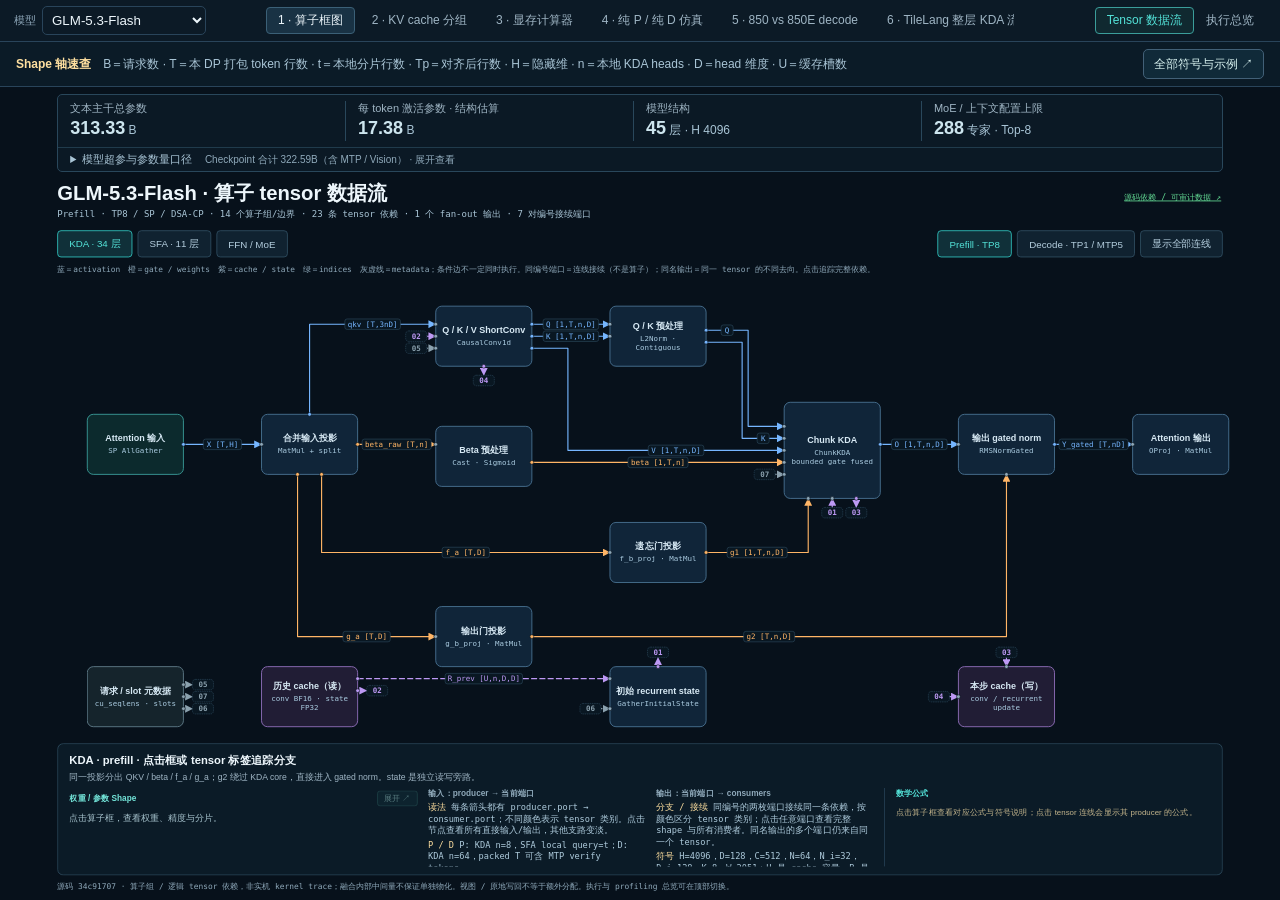
==== commit 59befbca: "Replace the page-six legacy KDA pipeline with the optimized full-kernel trace" ====
--- a/glm53_prefill_decode_operator_block_diagram.html
+++ b/glm53_prefill_decode_operator_block_diagram.html
@@ -1,5 +1,5 @@
 <!doctype html><html lang="zh-CN"><head><meta charset="utf-8"><meta name="viewport" content="width=device-width,initial-scale=1">
-<title>GLM-5.3-Flash · 算子 / KV cache / 显存 / PD 仿真 / 850 vs 850E decode / TileLang 算子流水 / prompt链接</title><style>
+<title>GLM-5.3-Flash · 算子 / KV cache / 显存 / PD 仿真 / 850 vs 850E decode / TileLang 整层 KDA 流水 / prompt链接</title><style>
 :root{--bg:#07111b;--panel:#0c1a26;--stroke:#29445a;--text:#edf6fb;--muted:#8ea7b9;--cyan:#36d8d2;--blue:#58aaff;--violet:#a77bff;--amber:#ffc066;--pink:#ff73aa;--green:#62d993}
 *{box-sizing:border-box}html,body{margin:0;width:100%;height:100%;overflow:hidden;background:var(--bg);font-family:Inter,"Segoe UI","Microsoft YaHei",sans-serif}body{display:grid;place-items:center;background:radial-gradient(circle at 12% 0,#12344a 0,transparent 30%),radial-gradient(circle at 90% 0,#251c4d 0,transparent 27%),var(--bg)}
 .page{width:min(100vw,170.21vh);height:min(100vh,58.75vw);padding:8px}svg{width:100%;height:100%;display:block;filter:drop-shadow(0 18px 48px rgba(0,0,0,.24))}
@@ -309,7 +309,7 @@
 </style>
 </head><body>
 <main class="deck-shell"><nav class="deck-bar" aria-label="文档页签">
-<label class="model-choice">模型<select id="simulation-model" aria-label="模型选择"><option value="glm53">GLM-5.3-Flash</option><option value="deepseek-v4.1-flash">DeepSeek-V4.1-Flash</option></select></label><div class="deck-tabs" role="tablist" aria-label="页面"><button id="operators-tab" type="button" role="tab" aria-controls="operator-page" aria-selected="true" data-page="operators">1 · 算子框图</button><button id="cache-tab" type="button" role="tab" aria-controls="cache-page" aria-selected="false" data-page="cache">2 · KV cache 分组</button><button id="weights-tab" type="button" role="tab" aria-controls="weight-page" aria-selected="false" data-page="weights">3 · 显存计算器</button><button id="pd-tab" type="button" role="tab" aria-controls="pd-page" aria-selected="false" data-page="performance">4 · 纯 P / 纯 D 仿真</button><button id="mtp5-curves-tab" type="button" role="tab" aria-controls="mtp5-curves-page" aria-selected="false" data-page="mtp5-curves" title="850 vs 850E decode · Top 10 / Top 16 算子与满层总 ITL">5 · 850 vs 850E decode</button><button id="tilelang-tab" type="button" role="tab" aria-controls="tilelang-page" aria-selected="false" data-page="tilelang">6 · TileLang 算子流水</button><button id="prompt-links-tab" type="button" role="tab" aria-controls="prompt-links-page" aria-selected="false" data-page="prompt-links">7 · prompt链接</button></div>
+<label class="model-choice">模型<select id="simulation-model" aria-label="模型选择"><option value="glm53">GLM-5.3-Flash</option><option value="deepseek-v4.1-flash">DeepSeek-V4.1-Flash</option></select></label><div class="deck-tabs" role="tablist" aria-label="页面"><button id="operators-tab" type="button" role="tab" aria-controls="operator-page" aria-selected="true" data-page="operators">1 · 算子框图</button><button id="cache-tab" type="button" role="tab" aria-controls="cache-page" aria-selected="false" data-page="cache">2 · KV cache 分组</button><button id="weights-tab" type="button" role="tab" aria-controls="weight-page" aria-selected="false" data-page="weights">3 · 显存计算器</button><button id="pd-tab" type="button" role="tab" aria-controls="pd-page" aria-selected="false" data-page="performance">4 · 纯 P / 纯 D 仿真</button><button id="mtp5-curves-tab" type="button" role="tab" aria-controls="mtp5-curves-page" aria-selected="false" data-page="mtp5-curves" title="850 vs 850E decode · Top 10 / Top 16 算子与满层总 ITL">5 · 850 vs 850E decode</button><button id="tilelang-tab" type="button" role="tab" aria-controls="tilelang-page" aria-selected="false" data-page="tilelang">6 · TileLang 整层 KDA 流水</button><button id="prompt-links-tab" type="button" role="tab" aria-controls="prompt-links-page" aria-selected="false" data-page="prompt-links">7 · prompt链接</button></div>
 <div class="phase-switch" id="phase-switch" aria-label="KV cache 配置" hidden><select id="cache-profile" aria-label="缓存配置"><option value="replay850E">Replay SSM · 850E</option><option value="replay850">Replay SSM · 850</option><option value="prefill">历史 BF16 · Prefill TP8</option><option value="decode">历史 BF16 · Decode TP1</option></select></div>
 <div id="weight-controls" aria-label="显存计算器示例配置" hidden><button type="button" data-memory-preset="prefill">Prefill 示例</button><button type="button" data-memory-preset="decode">Decode 示例</button></div>
 <div id="pd-controls" aria-label="PD 仿真导出" hidden><button id="pd-export" type="button">导出仿真 JSON</button></div>
@@ -560,7 +560,7 @@
 
 
 <section class="deck-slide" id="tilelang-page" role="tabpanel" aria-labelledby="tilelang-tab" hidden>
- <iframe title="850E Batch 10 · TileLang KDA 算子内部流水与逐框源码" loading="lazy" src="assets/glm53-tilelang-kda-timeline.html" style="width:100%;height:100%;min-height:0;border:0;background:white"></iframe>
+ <iframe title="TileLang 整层 KDA · 双卡时延与 850E Batch 10 核内流水" loading="lazy" src="assets/glm53-tilelang-kda-timeline.html?v=34dae45dcc3d" style="width:100%;height:100%;min-height:0;border:0;background:white"></iframe>
 </section>
 <!-- prompt-links-page:start -->
 <section class="deck-slide" id="prompt-links-page" role="tabpanel" aria-labelledby="prompt-links-tab" tabindex="0" hidden>
@@ -2871,7 +2871,7 @@
 function switchSimulationModel(value,updateURL=true){
  selectedModel=value==='deepseek-v4.1-flash'?value:'glm53';document.getElementById('simulation-model').value=selectedModel;
  if(updateURL){const url=new URL(location.href);if(selectedModel==='glm53')url.searchParams.delete('model');else url.searchParams.set('model',selectedModel);history.replaceState(null,'',url);}
- document.title=(selectedModel==='glm53'?'GLM-5.3-Flash':'DeepSeek-V4.1-Flash')+' · 算子 / KV cache / 显存 / PD 仿真 / 850 vs 850E decode / TileLang 算子流水 / prompt链接';
+ document.title=(selectedModel==='glm53'?'GLM-5.3-Flash':'DeepSeek-V4.1-Flash')+' · 算子 / KV cache / 显存 / PD 仿真 / 850 vs 850E decode / TileLang 整层 KDA 流水 / prompt链接';
   const requestedPage=location.hash.slice(1)||'operators',page=selectedModel!=='glm53'&&['comparison','mtp5-curves','tilelang'].includes(requestedPage)?'performance':requestedPage;
   showPage(page,page!==requestedPage);
  if(selectedModel!=='glm53'&&!ds41Initialized){ds41Initialized=true;DS41.render();}
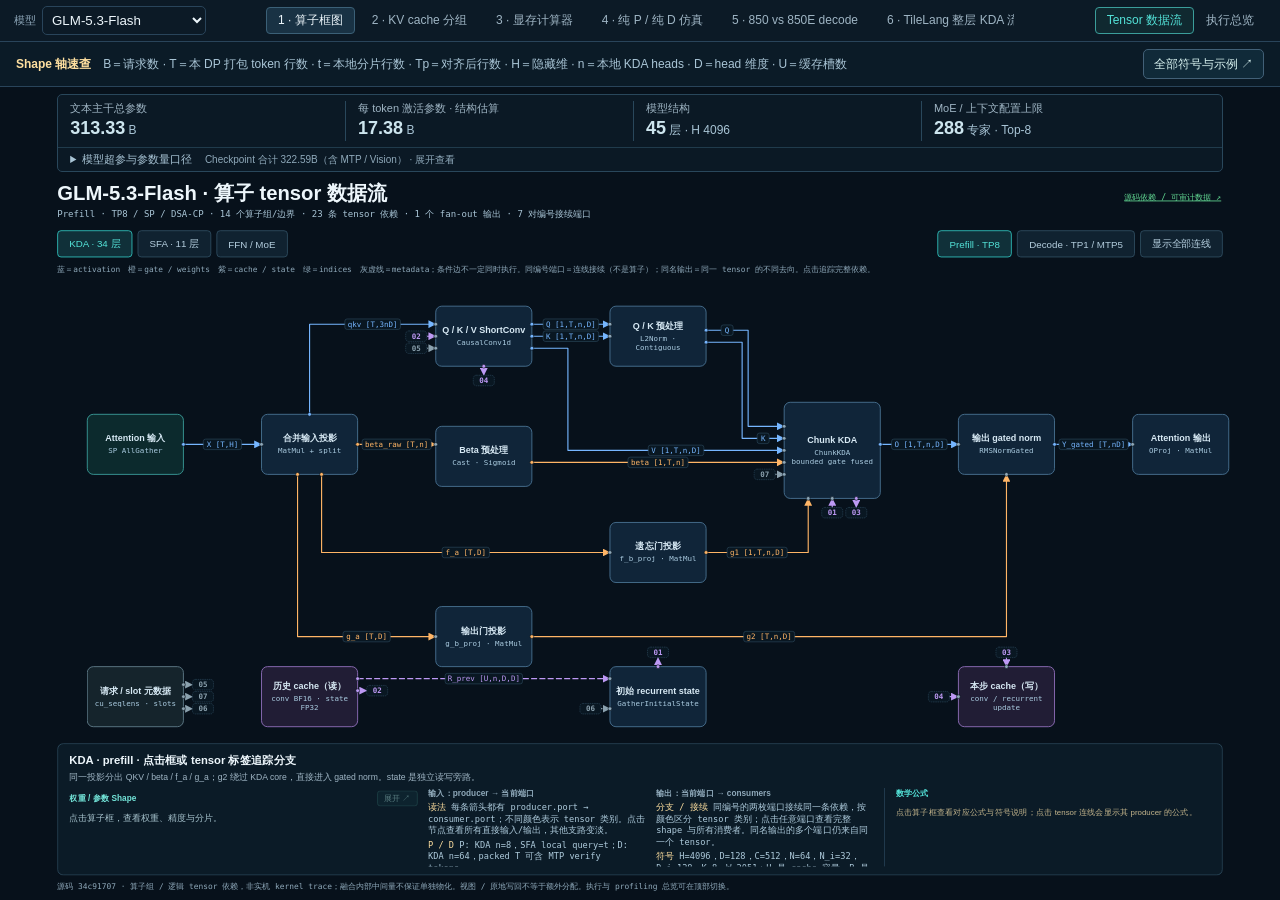
==== commit 27f09227: "Label page-six KDA comparisons as 不融合 and cannbotDSL" ====
--- a/glm53_prefill_decode_operator_block_diagram.html
+++ b/glm53_prefill_decode_operator_block_diagram.html
@@ -560,7 +560,7 @@
 
 
 <section class="deck-slide" id="tilelang-page" role="tabpanel" aria-labelledby="tilelang-tab" hidden>
- <iframe title="TileLang 整层 KDA · 双卡时延与 850E Batch 10 核内流水" loading="lazy" src="assets/glm53-tilelang-kda-timeline.html?v=34dae45dcc3d" style="width:100%;height:100%;min-height:0;border:0;background:white"></iframe>
+ <iframe title="TileLang 整层 KDA · 双卡时延与 850E Batch 10 核内流水" loading="lazy" src="assets/glm53-tilelang-kda-timeline.html?v=130764dd9469" style="width:100%;height:100%;min-height:0;border:0;background:white"></iframe>
 </section>
 <!-- prompt-links-page:start -->
 <section class="deck-slide" id="prompt-links-page" role="tabpanel" aria-labelledby="prompt-links-tab" tabindex="0" hidden>
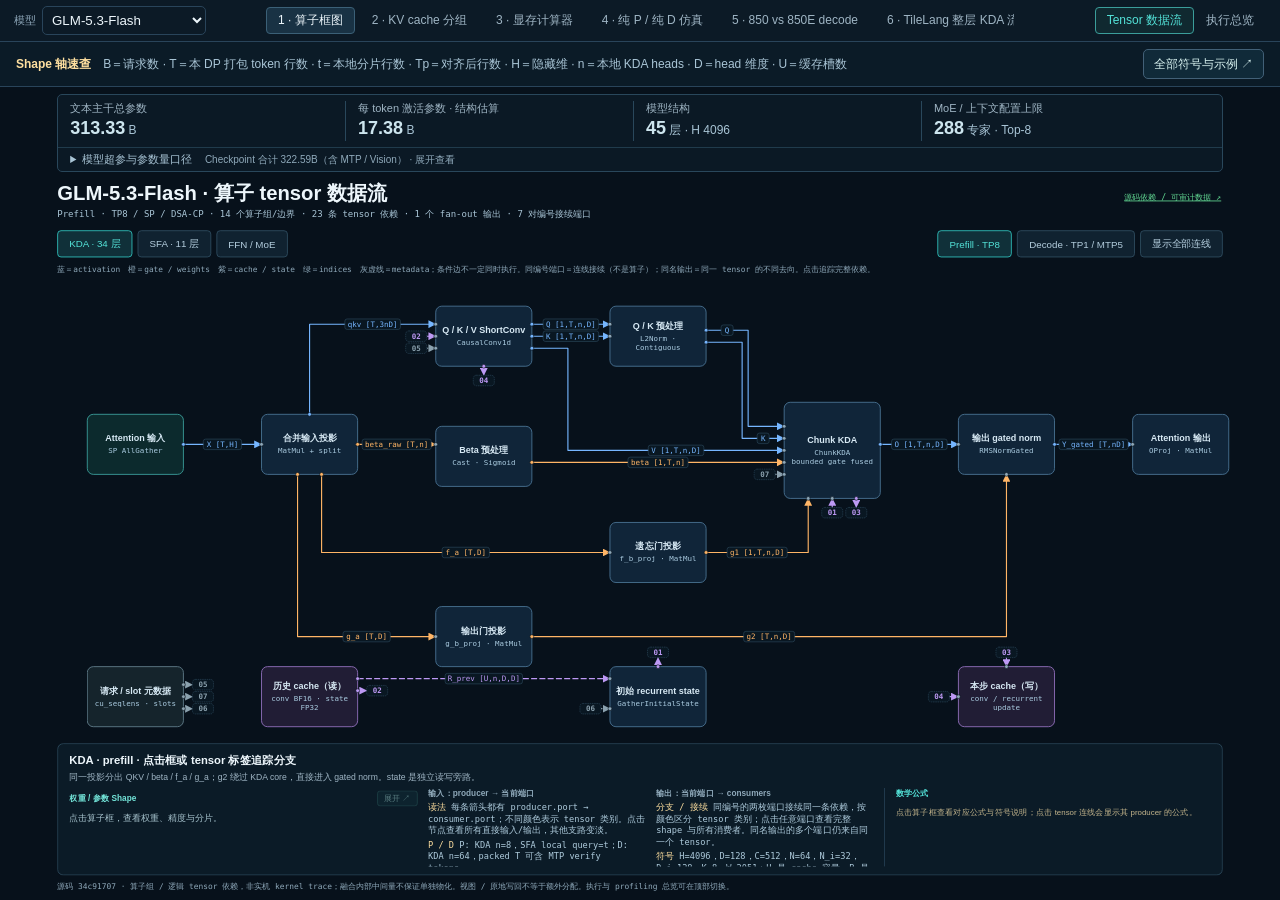
==== commit 7690ca00: "Add measured HBM bandwidth utilization and projection MFU to page six" ====
--- a/glm53_prefill_decode_operator_block_diagram.html
+++ b/glm53_prefill_decode_operator_block_diagram.html
@@ -560,7 +560,7 @@
 
 
 <section class="deck-slide" id="tilelang-page" role="tabpanel" aria-labelledby="tilelang-tab" hidden>
- <iframe title="TileLang 整层 KDA · 双卡时延与 850E Batch 10 核内流水" loading="lazy" src="assets/glm53-tilelang-kda-timeline.html?v=130764dd9469" style="width:100%;height:100%;min-height:0;border:0;background:white"></iframe>
+ <iframe title="TileLang 整层 KDA · 双卡时延与 850E Batch 10 核内流水" loading="lazy" src="assets/glm53-tilelang-kda-timeline.html?v=aa34ff8b4efb" style="width:100%;height:100%;min-height:0;border:0;background:white"></iframe>
 </section>
 <!-- prompt-links-page:start -->
 <section class="deck-slide" id="prompt-links-page" role="tabpanel" aria-labelledby="prompt-links-tab" tabindex="0" hidden>
